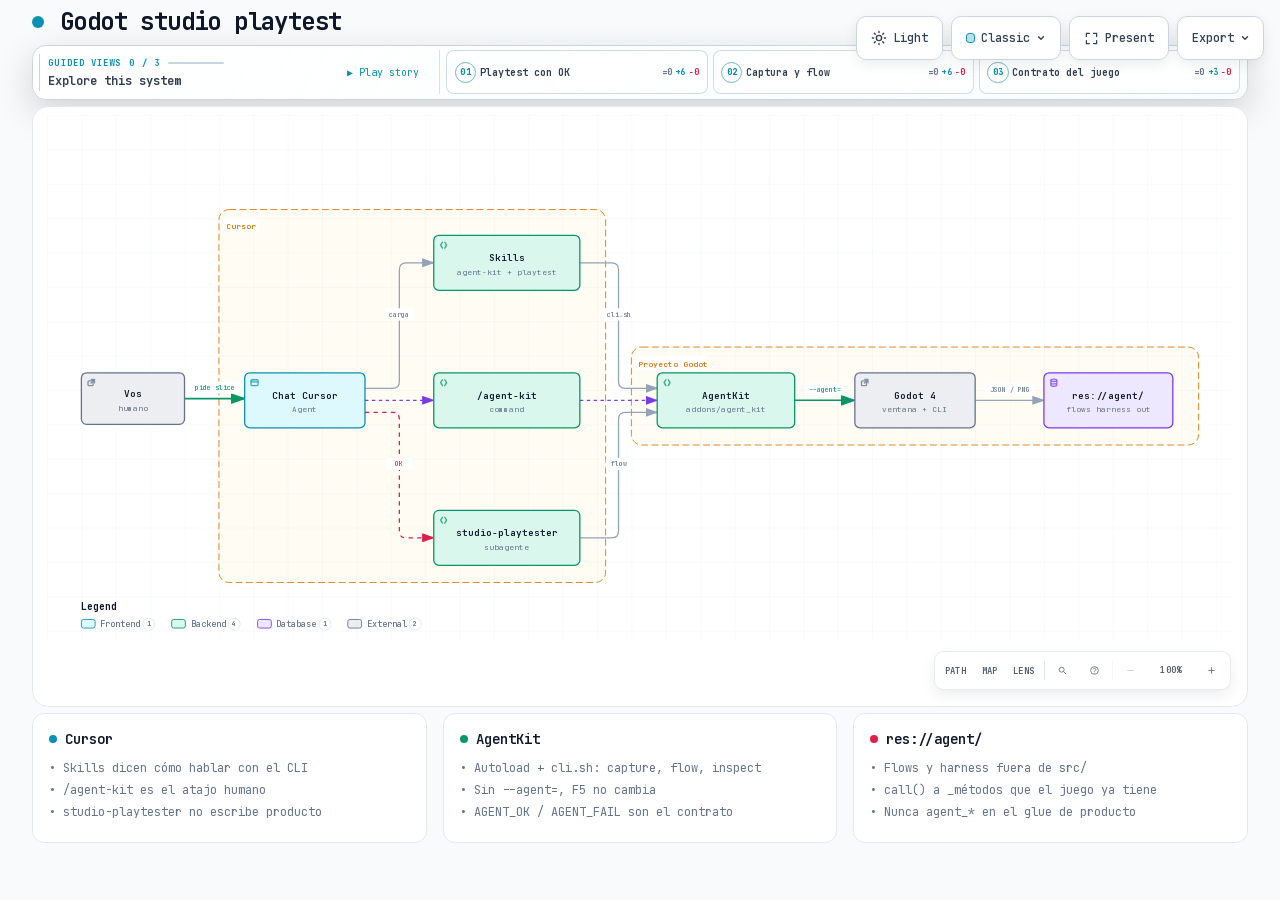
==== docs/architecture.html @ 1ca7ca66 "Clarify the module contract and ship the Archify map in the README. Skills, command and playtester s" ====
<!DOCTYPE html>
<html lang="en" data-theme="dark" data-preset="classic">
<head>
  <meta charset="UTF-8">
  <meta name="viewport" content="width=device-width, initial-scale=1.0">
  <meta name="generator" content="archify 2.17.0-dev.1">
  <title>Godot studio playtest Diagram</title>
  <script>
    // Resolve the theme before first paint so light-preference users don't
    // see a dark flash. The toolbar script below re-applies with UI state.
    (function () {
      try {
        var theme = null;
        try {
          var param = new URLSearchParams(window.location.search).get('theme');
          if (param === 'light' || param === 'dark') theme = param;
          if (new URLSearchParams(window.location.search).get('embed') === '1') {
            document.documentElement.setAttribute('data-embed', 'true');
          }
          if (new URLSearchParams(window.location.search).get('present') === '1') {
            document.documentElement.setAttribute('data-present', 'true');
          }
        } catch (_) {}
        if (!theme) {
          try { theme = localStorage.getItem('archify-theme'); } catch (_) {}
        }
        if (theme !== 'light' && theme !== 'dark') {
          theme = window.matchMedia('(prefers-color-scheme: light)').matches ? 'light' : 'dark';
        }
        document.documentElement.setAttribute('data-theme', theme);
      } catch (_) {}
    })();
  </script>
  <style id="archify-fonts">
/*
JetBrains Mono variable WOFF2 subsets from Google Fonts service revision v24.
These fixed bytes are shared by the viewer and its SVG/raster exports.
No local() source: an installed copy must not override the bundled font.
Uncovered characters (including CJK) still use the system fallback stack.
Upstream: https://github.com/JetBrains/JetBrainsMono

cyrillic-ext    1664 bytes  sha256 9343de2ca5d9549f792e7962375af8efb0f320c7643bfd36c884b5a30e5c396f
cyrillic        8892 bytes  sha256 4995a9a43ac659ec32fcd8b463755cd6a07b31a6e6b3894a6a153b661cf490e2
greek           6800 bytes  sha256 49c3da6c9a2b279b0f1f860f5cfb1f5dc38d88a5c7be9c9b1837bbc4e3db6111
vietnamese      5872 bytes  sha256 d44eb1936043a56038eb02dd70b243f379bef65783f94ec12f277550720411f1
latin-ext      11596 bytes  sha256 9c38cb2d0d2d93c1ee6e21fa78db76f13ea7e15e15cc64214c7ca89b6aaa35c4
latin          31340 bytes  sha256 2c32b9b3ee358c119e210f6f5195f9bd34894d78a785ff2e95d60e718e400af4

Copyright 2020 The JetBrains Mono Project Authors (https://github.com/JetBrains/JetBrainsMono)

This Font Software is licensed under the SIL Open Font License, Version 1.1.
This license is copied below, and is also available with a FAQ at:
https://openfontlicense.org


-----------------------------------------------------------
SIL OPEN FONT LICENSE Version 1.1 - 26 February 2007
-----------------------------------------------------------

PREAMBLE
The goals of the Open Font License (OFL) are to stimulate worldwide
development of collaborative font projects, to support the font creation
efforts of academic and linguistic communities, and to provide a free and
open framework in which fonts may be shared and improved in partnership
with others.

The OFL allows the licensed fonts to be used, studied, modified and
redistributed freely as long as they are not sold by themselves. The
fonts, including any derivative works, can be bundled, embedded,
redistributed and/or sold with any software provided that any reserved
names are not used by derivative works. The fonts and derivatives,
however, cannot be released under any other type of license. The
requirement for fonts to remain under this license does not apply
to any document created using the fonts or their derivatives.

DEFINITIONS
"Font Software" refers to the set of files released by the Copyright
Holder(s) under this license and clearly marked as such. This may
include source files, build scripts and documentation.

"Reserved Font Name" refers to any names specified as such after the
copyright statement(s).

"Original Version" refers to the collection of Font Software components as
distributed by the Copyright Holder(s).

"Modified Version" refers to any derivative made by adding to, deleting,
or substituting -- in part or in whole -- any of the components of the
Original Version, by changing formats or by porting the Font Software to a
new environment.

"Author" refers to any designer, engineer, programmer, technical
writer or other person who contributed to the Font Software.

PERMISSION & CONDITIONS
Permission is hereby granted, free of charge, to any person obtaining
a copy of the Font Software, to use, study, copy, merge, embed, modify,
redistribute, and sell modified and unmodified copies of the Font
Software, subject to the following conditions:

1) Neither the Font Software nor any of its individual components,
in Original or Modified Versions, may be sold by itself.

2) Original or Modified Versions of the Font Software may be bundled,
redistributed and/or sold with any software, provided that each copy
contains the above copyright notice and this license. These can be
included either as stand-alone text files, human-readable headers or
in the appropriate machine-readable metadata fields within text or
binary files as long as those fields can be easily viewed by the user.

3) No Modified Version of the Font Software may use the Reserved Font
Name(s) unless explicit written permission is granted by the corresponding
Copyright Holder. This restriction only applies to the primary font name as
presented to the users.

4) The name(s) of the Copyright Holder(s) or the Author(s) of the Font
Software shall not be used to promote, endorse or advertise any
Modified Version, except to acknowledge the contribution(s) of the
Copyright Holder(s) and the Author(s) or with their explicit written
permission.

5) The Font Software, modified or unmodified, in part or in whole,
must be distributed entirely under this license, and must not be
distributed under any other license. The requirement for fonts to
remain under this license does not apply to any document created
using the Font Software.

TERMINATION
This license becomes null and void if any of the above conditions are
not met.

DISCLAIMER
THE FONT SOFTWARE IS PROVIDED "AS IS", WITHOUT WARRANTY OF ANY KIND,
EXPRESS OR IMPLIED, INCLUDING BUT NOT LIMITED TO ANY WARRANTIES OF
MERCHANTABILITY, FITNESS FOR A PARTICULAR PURPOSE AND NONINFRINGEMENT
OF COPYRIGHT, PATENT, TRADEMARK, OR OTHER RIGHT. IN NO EVENT SHALL THE
COPYRIGHT HOLDER BE LIABLE FOR ANY CLAIM, DAMAGES OR OTHER LIABILITY,
INCLUDING ANY GENERAL, SPECIAL, INDIRECT, INCIDENTAL, OR CONSEQUENTIAL
DAMAGES, WHETHER IN AN ACTION OF CONTRACT, TORT OR OTHERWISE, ARISING
FROM, OUT OF THE USE OR INABILITY TO USE THE FONT SOFTWARE OR FROM
OTHER DEALINGS IN THE FONT SOFTWARE.
*/
    /* cyrillic-ext */
    @font-face { font-family: 'JetBrains Mono'; font-style: normal; font-weight: 400 800; font-display: swap;
      src: url([data-uri]) format('woff2');
      unicode-range: U+0460-052F, U+1C80-1C8A, U+20B4, U+2DE0-2DFF, U+A640-A69F, U+FE2E-FE2F; }
    /* cyrillic */
    @font-face { font-family: 'JetBrains Mono'; font-style: normal; font-weight: 400 800; font-display: swap;
      src: url([data-uri]) format('woff2');
      unicode-range: U+0301, U+0400-045F, U+0490-0491, U+04B0-04B1, U+2116; }
    /* greek */
    @font-face { font-family: 'JetBrains Mono'; font-style: normal; font-weight: 400 800; font-display: swap;
      src: url([data-uri]) format('woff2');
      unicode-range: U+0370-0377, U+037A-037F, U+0384-038A, U+038C, U+038E-03A1, U+03A3-03FF; }
    /* vietnamese */
    @font-face { font-family: 'JetBrains Mono'; font-style: normal; font-weight: 400 800; font-display: swap;
      src: url([data-uri]) format('woff2');
      unicode-range: U+0102-0103, U+0110-0111, U+0128-0129, U+0168-0169, U+01A0-01A1, U+01AF-01B0, U+0300-0301, U+0303-0304, U+0308-0309, U+0323, U+0329, U+1EA0-1EF9, U+20AB; }
    /* latin-ext */
    @font-face { font-family: 'JetBrains Mono'; font-style: normal; font-weight: 400 800; font-display: swap;
      src: url([data-uri]) format('woff2');
      unicode-range: U+0100-02BA, U+02BD-02C5, U+02C7-02CC, U+02CE-02D7, U+02DD-02FF, U+0304, U+0308, U+0329, U+1D00-1DBF, U+1E00-1E9F, U+1EF2-1EFF, U+2020, U+20A0-20AB, U+20AD-20C0, U+2113, U+2C60-2C7F, U+A720-A7FF; }
    /* latin */
    @font-face { font-family: 'JetBrains Mono'; font-style: normal; font-weight: 400 800; font-display: swap;
      src: url([data-uri]) format('woff2');
      unicode-range: U+0000-00FF, U+0131, U+0152-0153, U+02BB-02BC, U+02C6, U+02DA, U+02DC, U+0304, U+0308, U+0329, U+2000-206F, U+20AC, U+2122, U+2191, U+2193, U+2212, U+2215, U+FEFF, U+FFFD; }
  </style>
  <style>
    /* ==========================================================
       THEME VARIABLES — switch by toggling [data-theme] on <html>
       ========================================================== */
    :root,
    [data-theme="dark"] {
      --bg: #020617;
      --grid: #1e293b;
      --text: #ffffff;
      --text-muted: #94a3b8;
      --text-dim: #475569;
      /* UI chrome and menu hints need more contrast than SVG .t-dim accents */
      --text-faint: #7d8da1;

      --panel: rgba(15, 23, 42, 0.5);
      --panel-border: #1e293b;
      --lane-fill: rgba(15, 23, 42, 0.22);
      --lane-stroke: #334155;

      --arrow: #64748b;
      --arrow-emphasis: #34d399;

      /* Opaque mask color used behind semi-transparent component fills
         so the arrows drawn underneath are properly hidden. */
      --mask: #0f172a;

      --frontend-fill:    rgba(8, 51, 68, 0.4);
      --frontend-stroke:  #22d3ee;
      --backend-fill:     rgba(6, 78, 59, 0.4);
      --backend-stroke:   #34d399;
      --database-fill:    rgba(76, 29, 149, 0.4);
      --database-stroke:  #a78bfa;
      --cloud-fill:       rgba(120, 53, 15, 0.3);
      --cloud-stroke:     #fbbf24;
      --security-fill:    rgba(136, 19, 55, 0.4);
      --security-stroke:  #fb7185;
      --messagebus-fill:  rgba(251, 146, 60, 0.3);
      --messagebus-stroke:#fb923c;
      --external-fill:    rgba(30, 41, 59, 0.5);
      --external-stroke:  #94a3b8;

      --toolbar-bg:       rgba(15, 23, 42, 0.8);
      --toolbar-border:   #334155;
      --toolbar-text:     #e2e8f0;
      --toolbar-hover:    rgba(15, 23, 42, 0.95);
      --toolbar-menu-bg:  #0f172a;
    }

    [data-theme="light"] {
      --bg: #f8fafc;
      --grid: #e2e8f0;
      --text: #0f172a;
      --text-muted: #64748b;
      --text-dim: #94a3b8;
      --text-faint: #64748b;

      --panel: #ffffff;
      --panel-border: #e2e8f0;
      --lane-fill: rgba(248, 250, 252, 0.65);
      --lane-stroke: #cbd5e1;

      --arrow: #94a3b8;
      --arrow-emphasis: #059669;

      --mask: #ffffff;

      --frontend-fill:    rgba(34, 211, 238, 0.15);
      --frontend-stroke:  #0891b2;
      --backend-fill:     rgba(52, 211, 153, 0.18);
      --backend-stroke:   #059669;
      --database-fill:    rgba(167, 139, 250, 0.2);
      --database-stroke:  #7c3aed;
      --cloud-fill:       rgba(251, 191, 36, 0.18);
      --cloud-stroke:     #d97706;
      --security-fill:    rgba(251, 113, 133, 0.15);
      --security-stroke:  #e11d48;
      --messagebus-fill:  rgba(251, 146, 60, 0.15);
      --messagebus-stroke:#ea580c;
      --external-fill:    rgba(148, 163, 184, 0.18);
      --external-stroke:  #64748b;

      --toolbar-bg:       rgba(255, 255, 255, 0.92);
      --toolbar-border:   #cbd5e1;
      --toolbar-text:     #334155;
      --toolbar-hover:    #ffffff;
      --toolbar-menu-bg:  #ffffff;
    }

    /* ==========================================================
       SIGNAL FLOW — an opt-in, motion-forward visual preset.
       The variables also target a standalone exported SVG, whose
       root carries data-preset and data-theme directly.
       ========================================================== */
    [data-preset="signal-flow"][data-theme="dark"] {
      --bg: #030711;
      --grid: #15233a;
      --panel: rgba(6, 14, 28, 0.78);
      --panel-border: #1d3350;
      --lane-fill: rgba(9, 22, 40, 0.5);
      --lane-stroke: #2c4564;
      --text: #f5fbff;
      --text-muted: #9eb0c7;
      --text-dim: #52667f;
      --text-faint: #7890ad;
      --mask: #07101e;
      --frontend-fill: rgba(6, 182, 212, 0.14);
      --frontend-stroke: #67e8f9;
      --backend-fill: rgba(16, 185, 129, 0.14);
      --backend-stroke: #5eead4;
      --database-fill: rgba(139, 92, 246, 0.16);
      --database-stroke: #c4b5fd;
      --cloud-fill: rgba(245, 158, 11, 0.13);
      --cloud-stroke: #fcd34d;
      --security-fill: rgba(244, 63, 94, 0.13);
      --security-stroke: #fda4af;
      --messagebus-fill: rgba(249, 115, 22, 0.13);
      --messagebus-stroke: #fdba74;
      --external-fill: rgba(71, 85, 105, 0.24);
      --external-stroke: #a5b4c7;
      --arrow: #7890ad;
      --arrow-emphasis: #2dd4bf;
      --toolbar-bg: rgba(7, 16, 30, 0.86);
      --toolbar-border: #29415f;
      --toolbar-menu-bg: #07101e;
    }

    [data-preset="signal-flow"][data-theme="light"] {
      --bg: #f4f9fc;
      --grid: #d4e5ee;
      --panel: rgba(255, 255, 255, 0.82);
      --panel-border: #bfd5e2;
      --lane-fill: rgba(232, 243, 248, 0.62);
      --lane-stroke: #a9c5d5;
      --text: #102638;
      --text-muted: #587287;
      --text-dim: #8aa2b4;
      --text-faint: #668397;
      --mask: #ffffff;
      --frontend-fill: rgba(6, 182, 212, 0.09);
      --frontend-stroke: #0789a1;
      --backend-fill: rgba(5, 150, 105, 0.09);
      --backend-stroke: #087f69;
      --database-fill: rgba(124, 58, 237, 0.09);
      --database-stroke: #7254c7;
      --cloud-fill: rgba(217, 119, 6, 0.08);
      --cloud-stroke: #b9670b;
      --security-fill: rgba(225, 29, 72, 0.08);
      --security-stroke: #c53a59;
      --messagebus-fill: rgba(234, 88, 12, 0.08);
      --messagebus-stroke: #c65f27;
      --external-fill: rgba(100, 116, 139, 0.1);
      --external-stroke: #607a8c;
      --arrow: #7b97aa;
      --arrow-emphasis: #0d9488;
    }

    /* ==========================================================
       BLUEPRINT — a review-first drafting preset for deployment,
       infrastructure, and technical design documentation. It keeps
       the same semantic palette and geometry while trading glow for
       precise grid contrast, squared materials, and drafting marks.
       ========================================================== */
    [data-preset="blueprint"][data-theme="dark"] {
      --bg: #06131f;
      --grid: #17425a;
      --panel: rgba(7, 27, 43, 0.9);
      --panel-border: #27627f;
      --lane-fill: rgba(10, 43, 66, 0.36);
      --lane-stroke: #34799a;
      --text: #e3f6ff;
      --text-muted: #91b8ca;
      --text-dim: #557e92;
      --text-faint: #739caf;
      --mask: #0a2031;
      --frontend-fill: rgba(26, 157, 193, 0.14);
      --frontend-stroke: #66d9ef;
      --backend-fill: rgba(31, 155, 124, 0.13);
      --backend-stroke: #69dfbd;
      --database-fill: rgba(120, 105, 196, 0.14);
      --database-stroke: #b4a8ff;
      --cloud-fill: rgba(197, 145, 43, 0.13);
      --cloud-stroke: #ffd166;
      --security-fill: rgba(199, 76, 104, 0.13);
      --security-stroke: #ff8da1;
      --messagebus-fill: rgba(207, 112, 49, 0.13);
      --messagebus-stroke: #ffad66;
      --external-fill: rgba(84, 119, 139, 0.18);
      --external-stroke: #a7cad9;
      --arrow: #78a3b7;
      --arrow-emphasis: #64dfc1;
      --toolbar-bg: rgba(7, 28, 45, 0.92);
      --toolbar-border: #34799a;
      --toolbar-text: #d8f3ff;
      --toolbar-hover: rgba(18, 58, 83, 0.95);
      --toolbar-menu-bg: #0a2031;
    }

    [data-preset="blueprint"][data-theme="light"] {
      --bg: #edf7fa;
      --grid: #b5d5e1;
      --panel: rgba(249, 253, 255, 0.94);
      --panel-border: #78aabd;
      --lane-fill: rgba(210, 232, 240, 0.42);
      --lane-stroke: #83b2c4;
      --text: #123344;
      --text-muted: #4e7486;
      --text-dim: #86a6b4;
      --text-faint: #668c9d;
      --mask: #f9fdff;
      --frontend-fill: rgba(8, 145, 178, 0.08);
      --frontend-stroke: #087f9c;
      --backend-fill: rgba(5, 128, 101, 0.08);
      --backend-stroke: #08755f;
      --database-fill: rgba(100, 75, 180, 0.08);
      --database-stroke: #6757a8;
      --cloud-fill: rgba(181, 120, 15, 0.08);
      --cloud-stroke: #a86609;
      --security-fill: rgba(190, 48, 80, 0.07);
      --security-stroke: #b32f50;
      --messagebus-fill: rgba(196, 81, 22, 0.07);
      --messagebus-stroke: #b65120;
      --external-fill: rgba(79, 112, 128, 0.08);
      --external-stroke: #506f7e;
      --arrow: #6d93a5;
      --arrow-emphasis: #087f69;
      --toolbar-bg: rgba(247, 252, 254, 0.94);
      --toolbar-border: #8ab5c5;
      --toolbar-text: #294f61;
      --toolbar-hover: #ffffff;
      --toolbar-menu-bg: #f9fdff;
    }

    /* ==========================================================
       EDITORIAL — a warm, publication-minded preset for design
       reviews, launch notes, and documentation. The diagram keeps
       the same semantic palette and exact geometry, but trades
       software chrome for paper, ink, ruled structure, and one
       restrained vermilion accent.
       ========================================================== */
    [data-preset="editorial"][data-theme="dark"] {
      --bg: #181611;
      --grid: #39342a;
      --panel: rgba(35, 31, 24, 0.96);
      --panel-border: #625a4a;
      --lane-fill: rgba(52, 46, 35, 0.46);
      --lane-stroke: #726957;
      --text: #f4eddf;
      --text-muted: #b9ae9b;
      --text-dim: #776e60;
      --text-faint: #9d917e;
      --mask: #231f18;
      --frontend-fill: rgba(43, 133, 142, 0.16);
      --frontend-stroke: #7fc6c7;
      --backend-fill: rgba(63, 132, 92, 0.16);
      --backend-stroke: #8fc29e;
      --database-fill: rgba(117, 91, 141, 0.17);
      --database-stroke: #c0a4d0;
      --cloud-fill: rgba(170, 119, 49, 0.16);
      --cloud-stroke: #d8ad68;
      --security-fill: rgba(157, 69, 65, 0.17);
      --security-stroke: #df9085;
      --messagebus-fill: rgba(174, 79, 42, 0.16);
      --messagebus-stroke: #df946f;
      --external-fill: rgba(126, 115, 96, 0.18);
      --external-stroke: #b8ad99;
      --arrow: #948978;
      --arrow-emphasis: #dd6b3d;
      --toolbar-bg: rgba(35, 31, 24, 0.92);
      --toolbar-border: #625a4a;
      --toolbar-text: #eee5d5;
      --toolbar-hover: #302a20;
      --toolbar-menu-bg: #231f18;
    }

    [data-preset="editorial"][data-theme="light"] {
      --bg: #f2eee5;
      --grid: #d8d0c2;
      --panel: rgba(251, 248, 241, 0.97);
      --panel-border: #c4b9a6;
      --lane-fill: rgba(229, 221, 207, 0.42);
      --lane-stroke: #b8aa94;
      --text: #242018;
      --text-muted: #6f6658;
      --text-dim: #a09788;
      --text-faint: #817767;
      --mask: #fbf8f1;
      --frontend-fill: rgba(31, 117, 126, 0.09);
      --frontend-stroke: #287e84;
      --backend-fill: rgba(42, 119, 75, 0.09);
      --backend-stroke: #397b53;
      --database-fill: rgba(105, 75, 130, 0.09);
      --database-stroke: #765d86;
      --cloud-fill: rgba(157, 103, 31, 0.1);
      --cloud-stroke: #9a671f;
      --security-fill: rgba(153, 58, 52, 0.09);
      --security-stroke: #9e463f;
      --messagebus-fill: rgba(182, 70, 27, 0.09);
      --messagebus-stroke: #ad4b25;
      --external-fill: rgba(101, 91, 75, 0.09);
      --external-stroke: #746b5e;
      --arrow: #8a806f;
      --arrow-emphasis: #bb4c23;
      --toolbar-bg: rgba(251, 248, 241, 0.94);
      --toolbar-border: #c4b9a6;
      --toolbar-text: #40392f;
      --toolbar-hover: #fffdf8;
      --toolbar-menu-bg: #fbf8f1;
    }

    * { margin: 0; padding: 0; box-sizing: border-box; }

    body {
      font-family: 'JetBrains Mono', ui-monospace, SFMono-Regular, Menlo, Consolas, 'DejaVu Sans Mono', 'Liberation Mono', 'Noto Sans Mono CJK SC', 'PingFang SC', 'Hiragino Sans GB', 'Microsoft YaHei', monospace;
      background: var(--bg);
      min-height: 100vh;
      padding: 2rem;
      color: var(--text);
      transition: background 0.2s ease, color 0.2s ease;
    }

    html[data-preset="signal-flow"] body {
      background-image:
        radial-gradient(circle at 18% -8%, rgba(34, 211, 238, 0.14), transparent 34rem),
        radial-gradient(circle at 92% 18%, rgba(139, 92, 246, 0.12), transparent 30rem);
      background-attachment: fixed;
    }
    html[data-preset="signal-flow"][data-theme="light"] body {
      background-image:
        radial-gradient(circle at 18% -8%, rgba(6, 182, 212, 0.12), transparent 34rem),
        radial-gradient(circle at 92% 18%, rgba(139, 92, 246, 0.08), transparent 30rem);
    }
    html[data-preset="blueprint"] body {
      background-image:
        linear-gradient(var(--grid) 1px, transparent 1px),
        linear-gradient(90deg, var(--grid) 1px, transparent 1px);
      background-size: 32px 32px;
      background-position: -1px -1px;
      background-attachment: fixed;
    }
    html[data-preset="editorial"] body {
      background-image:
        linear-gradient(90deg, transparent 0, transparent 5.4rem, color-mix(in srgb, var(--security-stroke) 18%, transparent) 5.4rem, color-mix(in srgb, var(--security-stroke) 18%, transparent) calc(5.4rem + 1px), transparent calc(5.4rem + 1px)),
        repeating-linear-gradient(0deg, transparent 0, transparent 31px, color-mix(in srgb, var(--grid) 36%, transparent) 31px, color-mix(in srgb, var(--grid) 36%, transparent) 32px);
      background-attachment: fixed;
    }

    /* Gallery/embed mode keeps the generated artifact as the source of truth
       while presenting only its diagram surface inside a proof card. */
    html[data-embed="true"] body {
      min-height: 0;
      padding: 0;
      overflow: hidden;
      background: var(--bg);
      background-image: none;
    }
    html[data-embed="true"] .toolbar,
    html[data-embed="true"] .header,
    html[data-embed="true"] .cards,
    html[data-embed="true"] .diagram-nav,
    html[data-embed="true"] .overview-map,
    html[data-embed="true"] .focus-chip,
    html[data-embed="true"] .route-probe,
    html[data-embed="true"] .semantic-lens,
    html[data-embed="true"] .diagram-guide,
    html[data-embed="true"] .node-finder,
    html[data-embed="true"] .guided-views { display: none !important; }
    html[data-embed="true"] .container { max-width: none; }
    html[data-embed="true"] .diagram-container {
      padding: 0.5rem;
      border: 0;
      border-radius: 0;
      box-shadow: none;
    }
    html[data-embed="true"] .diagram-container svg { min-width: 0; }

    /* Share Chapter Cue lives in the HTML viewer layer, not inside the SVG.
       It gives one-shot embeds a title, authored note, truthful stop order,
       and lifecycle state while canonical diagram geometry stays untouched. */
    .share-chapter-cue { display: none; }
    html[data-embed="true"][data-share-playback="true"] .share-chapter-cue:not([hidden]),
    html[data-embed="true"][data-share-moment="true"] .share-chapter-cue:not([hidden]) {
      position: absolute;
      z-index: 18;
      top: 0.85rem;
      left: 50%;
      display: grid;
      grid-template-columns: auto minmax(9rem, 13.5rem) minmax(0, 1fr);
      align-items: center;
      gap: 0.45rem 0.85rem;
      width: min(52rem, calc(100% - 1.5rem));
      min-height: 3.35rem;
      padding: 0.55rem 0.75rem 0.65rem;
      overflow: hidden;
      border: 1px solid color-mix(in srgb, var(--frontend-stroke) 42%, var(--toolbar-border));
      border-radius: 0.75rem;
      background:
        linear-gradient(115deg, color-mix(in srgb, var(--frontend-fill) 52%, transparent), transparent 45%),
        color-mix(in srgb, var(--toolbar-menu-bg) 92%, transparent);
      color: var(--toolbar-text);
      box-shadow: 0 14px 42px rgba(0, 0, 0, 0.3), inset 0 1px 0 rgba(255, 255, 255, 0.045);
      backdrop-filter: blur(16px);
      pointer-events: none;
      animation: archify-share-cue-enter 280ms cubic-bezier(0.22, 1, 0.36, 1) both;
    }
    html[data-preset="blueprint"] .share-chapter-cue {
      border-radius: 0.2rem;
      background:
        linear-gradient(90deg, color-mix(in srgb, var(--frontend-fill) 46%, transparent), transparent 36%),
        var(--toolbar-menu-bg);
      box-shadow: 0 10px 28px rgba(0, 0, 0, 0.2);
      backdrop-filter: none;
    }
    html[data-preset="editorial"] .share-chapter-cue {
      border-color: var(--panel-border);
      background:
        linear-gradient(90deg, color-mix(in srgb, var(--security-fill) 58%, transparent), transparent 42%),
        var(--toolbar-menu-bg);
      box-shadow: 0 10px 30px color-mix(in srgb, #000 18%, transparent);
      backdrop-filter: none;
    }
    html[data-preset="editorial"] .share-chapter-state { color: var(--arrow-emphasis); }
    html[data-preset="editorial"] .share-chapter-state::before {
      border-radius: 0;
      box-shadow: none;
      transform: rotate(45deg) scale(0.8);
    }
    .share-chapter-index {
      display: grid;
      gap: 0.12rem;
      min-width: 5rem;
      padding-right: 0.75rem;
      border-right: 1px solid var(--toolbar-border);
    }
    .share-chapter-state {
      display: inline-flex;
      align-items: center;
      gap: 0.36rem;
      color: var(--frontend-stroke);
      font-size: 0.5rem;
      font-weight: 800;
      letter-spacing: 0.14em;
      text-transform: uppercase;
    }
    .share-chapter-state::before {
      width: 0.38rem;
      height: 0.38rem;
      border-radius: 50%;
      background: currentColor;
      box-shadow: 0 0 10px currentColor;
      content: '';
    }
    .share-chapter-cue[data-state="playing"] .share-chapter-state::before {
      animation: archify-share-cue-pulse 1.15s ease-in-out infinite;
    }
    .share-chapter-count {
      color: var(--text-faint);
      font-size: 0.5rem;
      font-weight: 700;
      letter-spacing: 0.08em;
      text-transform: uppercase;
    }
    .share-chapter-copy { min-width: 0; }
    .share-chapter-copy strong,
    .share-chapter-copy small,
    .share-chapter-route {
      display: block;
      overflow: hidden;
      text-overflow: ellipsis;
      white-space: nowrap;
    }
    .share-chapter-copy strong {
      color: var(--toolbar-text);
      font-size: 0.6875rem;
      line-height: 1.35;
    }
    .share-chapter-copy small {
      margin-top: 0.08rem;
      color: var(--text-muted);
      font-size: 0.5rem;
      line-height: 1.35;
    }
    .share-chapter-route {
      color: color-mix(in srgb, var(--frontend-stroke) 76%, var(--text-muted));
      font-size: 0.5625rem;
      font-weight: 650;
      letter-spacing: 0.015em;
      text-align: right;
    }
    .share-chapter-progress {
      position: absolute;
      right: 0;
      bottom: 0;
      left: 0;
      height: 2px;
      overflow: hidden;
      background: color-mix(in srgb, var(--toolbar-border) 72%, transparent);
    }
    .share-chapter-progress span {
      display: block;
      width: 100%;
      height: 100%;
      background: linear-gradient(90deg, var(--frontend-stroke), var(--database-stroke));
      box-shadow: 0 0 12px var(--frontend-stroke);
      transform: scaleX(0);
      transform-origin: left center;
    }

    /* Presentation Stage is a viewer-only layer: it gives the live diagram
       the viewport while keeping guided views, theme, focus, and exports real.
       Embed mode wins when both query parameters are present. */
    html[data-present="true"]:not([data-embed="true"]) body {
      height: 100dvh;
      min-height: 0;
      padding: 1rem;
      overflow: hidden;
    }
    html[data-present="true"]:not([data-embed="true"]) .container {
      display: flex;
      flex-direction: column;
      gap: 0.75rem;
      width: 100%;
      max-width: none;
      height: calc(100dvh - 2rem);
    }
    html[data-present="true"]:not([data-embed="true"]) .header {
      flex: none;
      min-width: 0;
      margin: 0;
      padding-right: 23rem;
    }
    html[data-present="true"]:not([data-embed="true"]) .header-row { margin-bottom: 0.25rem; }
    html[data-present="true"]:not([data-embed="true"]) .subtitle {
      overflow: hidden;
      text-overflow: ellipsis;
      white-space: nowrap;
    }
    html[data-present="true"]:not([data-embed="true"]) .guided-views {
      flex: none;
      margin-bottom: 0;
    }
    html[data-present="true"]:not([data-embed="true"]) .diagram-container {
      display: flex;
      flex: 1 1 auto;
      align-items: center;
      justify-content: center;
      min-height: 0;
      padding: 0.75rem;
      padding-bottom: calc(0.75rem + var(--archify-nav-reserve));
    }
    html[data-present="true"]:not([data-embed="true"]) .diagram-container > svg {
      flex: 1 1 auto;
      height: 100%;
      min-height: 0;
      width: 100%;
      min-width: 0;
    }
    html[data-present="true"]:not([data-embed="true"]) .cards { display: none; }
    html[data-present="true"]:not([data-embed="true"]) #btn-present {
      border-color: var(--frontend-stroke);
      color: var(--frontend-stroke);
    }

    /* The reader owns only the outer scale. Wide diagrams keep one authored
       SVG/viewBox while the runtime chooses a desktop width from the actual
       vertical budget. This avoids device-specific files and breakpoint
       jumps between a laptop and a tall monitor. */
    .container {
      width: 100%;
      max-width: var(--archify-reader-width, 1440px);
      margin: 0 auto;
    }
    @media (min-width: 768px) and (max-height: 920px) {
      .header { margin-bottom: 1rem; }
      .diagram-container { padding: 1rem; }
      .cards { margin-top: 1rem; }
      .card { padding: 1rem; }
    }

    .header { margin-bottom: 1.5rem; padding-right: 29.5rem; }

    html[data-preset="signal-flow"] .header,
    html[data-preset="blueprint"] .header,
    html[data-preset="editorial"] .header { padding-right: 29.5rem; }

    .header-row {
      display: flex;
      align-items: center;
      gap: 1rem;
      margin-bottom: 0.5rem;
    }

    .pulse-dot {
      width: 12px;
      height: 12px;
      background: var(--frontend-stroke);
      border-radius: 50%;
      animation: none;
    }

    html[data-motion-capable="true"] .pulse-dot { animation: pulse 2s infinite; }

    @keyframes pulse {
      0%, 100% { opacity: 1; }
      50% { opacity: 0.5; }
    }

    h1 {
      font-size: 1.5rem;
      font-weight: 700;
      letter-spacing: -0.025em;
    }

    .subtitle {
      color: var(--text-muted);
      font-size: 0.875rem;
      margin-left: 1.75rem;
    }

    html[data-preset="signal-flow"] .header-row::after {
      content: attr(data-preset-badge-signal-flow);
      margin-left: auto;
      color: var(--frontend-stroke);
      border: 1px solid var(--frontend-stroke);
      border-radius: 999px;
      padding: 0.28rem 0.6rem;
      font-size: 0.625rem;
      letter-spacing: 0.12em;
      opacity: 0.82;
      box-shadow: 0 0 20px rgba(34, 211, 238, 0.12);
      white-space: nowrap;
    }

    html[data-preset="blueprint"] .pulse-dot {
      width: 10px;
      height: 10px;
      border: 1px solid var(--frontend-stroke);
      border-radius: 1px;
      background: transparent;
      box-shadow: inset 0 0 0 2px var(--bg);
      transform: rotate(45deg);
      animation: none;
    }
    html[data-preset="blueprint"] .header-row::after {
      content: attr(data-preset-badge-blueprint);
      margin-left: auto;
      padding: 0.28rem 0.55rem;
      border-top: 1px solid var(--frontend-stroke);
      border-bottom: 1px solid var(--frontend-stroke);
      color: var(--frontend-stroke);
      font-size: 0.5625rem;
      font-weight: 700;
      letter-spacing: 0.14em;
      white-space: nowrap;
    }

    html[data-preset="editorial"] h1,
    html[data-preset="editorial"] .card h3 {
      font-family: Georgia, 'Times New Roman', 'Songti SC', STSong, serif;
      letter-spacing: -0.02em;
    }
    html[data-preset="editorial"] h1 { font-size: 1.72rem; font-weight: 600; }
    html[data-preset="editorial"] .pulse-dot {
      width: 9px;
      height: 9px;
      border: 1px solid var(--arrow-emphasis);
      border-radius: 0;
      background: var(--arrow-emphasis);
      box-shadow: 0 0 0 3px color-mix(in srgb, var(--arrow-emphasis) 14%, transparent);
      transform: rotate(45deg);
      animation: none;
    }
    html[data-preset="editorial"] .header-row::after {
      content: attr(data-preset-badge-editorial);
      margin-left: auto;
      padding: 0.32rem 0 0.24rem;
      border-bottom: 2px solid var(--arrow-emphasis);
      color: var(--arrow-emphasis);
      font-family: Georgia, 'Times New Roman', serif;
      font-size: 0.625rem;
      font-style: italic;
      font-weight: 600;
      letter-spacing: 0.08em;
      white-space: nowrap;
    }

    .diagram-container {
      --archify-nav-reserve: 0px;
      background: var(--panel);
      border-radius: 1rem;
      border: 1px solid var(--panel-border);
      padding: 1.5rem;
      padding-bottom: calc(1.5rem + var(--archify-nav-reserve));
      overflow: hidden;
      position: relative;
    }

    html[data-preset="signal-flow"] .diagram-container {
      position: relative;
      overflow: hidden;
      background: linear-gradient(180deg, rgba(8, 20, 38, 0.82), rgba(3, 8, 18, 0.94));
      box-shadow: inset 0 1px 0 rgba(255, 255, 255, 0.04), 0 28px 80px rgba(0, 0, 0, 0.34);
    }
    html[data-preset="signal-flow"][data-theme="light"] .diagram-container {
      background: linear-gradient(180deg, rgba(255, 255, 255, 0.9), rgba(237, 246, 250, 0.94));
      box-shadow: inset 0 1px 0 rgba(255, 255, 255, 0.72), 0 24px 60px rgba(45, 78, 99, 0.12);
    }
    html[data-preset="blueprint"] .diagram-container {
      border-color: var(--panel-border);
      border-radius: 0.35rem;
      background: var(--panel);
      box-shadow:
        inset 0 0 0 1px color-mix(in srgb, var(--panel-border) 34%, transparent),
        0 18px 48px rgba(0, 0, 0, 0.16);
    }
    html[data-preset="blueprint"] .diagram-container::after {
      content: "";
      position: absolute;
      z-index: 10;
      inset: 0.7rem;
      pointer-events: none;
      background:
        linear-gradient(var(--frontend-stroke), var(--frontend-stroke)) left top / 1.35rem 1px no-repeat,
        linear-gradient(var(--frontend-stroke), var(--frontend-stroke)) left top / 1px 1.35rem no-repeat,
        linear-gradient(var(--frontend-stroke), var(--frontend-stroke)) right top / 1.35rem 1px no-repeat,
        linear-gradient(var(--frontend-stroke), var(--frontend-stroke)) right top / 1px 1.35rem no-repeat,
        linear-gradient(var(--frontend-stroke), var(--frontend-stroke)) left bottom / 1.35rem 1px no-repeat,
        linear-gradient(var(--frontend-stroke), var(--frontend-stroke)) left bottom / 1px 1.35rem no-repeat,
        linear-gradient(var(--frontend-stroke), var(--frontend-stroke)) right bottom / 1.35rem 1px no-repeat,
        linear-gradient(var(--frontend-stroke), var(--frontend-stroke)) right bottom / 1px 1.35rem no-repeat;
      opacity: 0.58;
    }
    html[data-preset="editorial"] .diagram-container {
      overflow: hidden;
      border-color: var(--panel-border);
      border-radius: 0.38rem;
      background:
        linear-gradient(90deg, color-mix(in srgb, var(--security-fill) 58%, transparent), transparent 12%),
        var(--panel);
      box-shadow:
        0 1px 0 color-mix(in srgb, var(--text) 6%, transparent),
        0 18px 48px color-mix(in srgb, #000 19%, transparent);
    }
    html[data-preset="editorial"] .diagram-container::after {
      position: absolute;
      z-index: 10;
      top: 0.72rem;
      right: 1.25rem;
      padding: 0.2rem 0.52rem;
      border: 1px solid var(--panel-border);
      background: var(--panel);
      color: var(--arrow-emphasis);
      content: attr(data-preset-badge-editorial-plate);
      font-family: Georgia, 'Times New Roman', serif;
      font-size: 0.52rem;
      font-style: italic;
      font-weight: 600;
      letter-spacing: 0.09em;
      pointer-events: none;
    }
    html[data-embed="true"][data-preset="editorial"] .diagram-container::after { display: none; }
    html[data-motion-capable="true"][data-preset="signal-flow"][data-ambient-motion="running"] .diagram-container::before {
      content: "";
      position: absolute;
      inset: 0;
      pointer-events: none;
      background: linear-gradient(115deg, transparent 28%, rgba(103, 232, 249, 0.035) 48%, transparent 68%);
      transform: translateX(-70%);
      animation: archify-signal-scan 4.8s ease-in-out 1 both;
    }

    /* Motion Governor gives the reader a real static state and gives the
       strongest semantic action the only motion budget. Atmosphere resets to
       its authored base instead of freezing mid-cycle. Static artifacts never
       start a decorative pulse or scan. */
    html:not([data-motion-capable="true"]) svg[data-animation="trace"] [data-animate] {
      animation: none !important;
    }
    html[data-motion="still"] .pulse-dot,
    html[data-motion="still"] .diagram-container::before,
    html[data-motion="still"] svg[data-animation="trace"] [data-animate],
    html[data-motion-owner] .pulse-dot,
    html[data-motion-owner] .diagram-container::before,
    html[data-motion-owner] svg[data-animation="trace"] [data-animate],
    html[data-embed="true"] .pulse-dot,
    html[data-embed="true"] .diagram-container::before,
    html[data-share-playback="true"] .pulse-dot,
    html[data-share-playback="true"] .diagram-container::before,
    html[data-document-hidden="true"] .pulse-dot,
    html[data-document-hidden="true"] .diagram-container::before,
    html[data-document-hidden="true"] svg[data-animation="trace"] [data-animate] {
      animation: none !important;
    }
    html[data-motion="still"] .diagram-container::before,
    html[data-motion-owner] .diagram-container::before,
    html[data-embed="true"] .diagram-container::before,
    html[data-share-playback="true"] .diagram-container::before {
      opacity: 0;
    }
    html[data-motion="still"] .guided-view-progress span,
    html[data-motion="still"] .guided-story-caption,
    html[data-motion="still"] .story-trail-flow,
    html[data-motion="still"] .intent-trace-flow,
    html[data-motion="still"] .route-probe-flow,
    html[data-motion="still"] .route-journey-flow,
    html[data-motion="still"] .semantic-lens-flow,
    html[data-motion="still"] .diagram-guide,
    html[data-motion="still"] [data-story-step],
    html[data-motion="still"] .overview-map-live,
    html[data-motion="still"] .guided-view-stop,
    html[data-motion="still"] .share-chapter-cue,
    html[data-motion="still"] .share-chapter-state::before,
    html[data-motion="still"] .share-chapter-progress span,
    html[data-document-hidden="true"] .guided-view-progress span,
    html[data-document-hidden="true"] .story-trail-flow,
    html[data-document-hidden="true"] .intent-trace-flow,
    html[data-document-hidden="true"] .route-probe-flow,
    html[data-document-hidden="true"] .route-journey-flow,
    html[data-document-hidden="true"] .semantic-lens-flow,
    html[data-document-hidden="true"] .diagram-guide,
    html[data-document-hidden="true"] [data-story-step],
    html[data-document-hidden="true"] .overview-map-live,
    html[data-document-hidden="true"] .guided-view-stop,
    html[data-document-hidden="true"] .share-chapter-cue,
    html[data-document-hidden="true"] .share-chapter-state::before,
    html[data-document-hidden="true"] .share-chapter-progress span {
      animation: none !important;
    }
    html[data-motion="still"] .guided-view-progress span {
      transform: scaleX(1) !important;
    }
    html[data-motion="still"] svg[data-story-playing="true"] .story-trail-flow {
      stroke-dasharray: none;
      stroke-dashoffset: 0;
      opacity: 0.55;
    }
    html[data-motion="still"] .intent-trace-flow,
    html[data-motion="still"] .route-probe-flow {
      stroke-dasharray: none;
      stroke-dashoffset: 0;
      opacity: 0.72;
    }
    html[data-motion="still"] .route-journey-overlay,
    html[data-document-hidden="true"] .route-journey-overlay { display: none !important; }
    html[data-motion="still"] .relationship-pulse-overlay,
    html[data-motion="still"] .story-carrier-overlay,
    html[data-document-hidden="true"] .story-carrier-overlay { display: none !important; }
    html[data-motion="still"] .chapter-handoff-overlay { display: none !important; }
    html[data-motion="still"] .chapter-handoff-anchor { animation: none !important; }
    html[data-motion="still"] .guided-view-chapter,
    html[data-motion="still"] svg [data-node-id],
    html[data-motion="still"] svg [data-edge-from],
    html[data-motion="still"] svg [data-detail],
    html[data-motion="still"] svg [data-detail-anchor],
    html[data-motion="still"] svg [data-legend-hit],
    html[data-motion="still"] svg {
      transition: none !important;
    }

    svg {
      width: 100%;
      min-width: min(900px, 100%);
      display: block;
      transform-origin: 0 0;
      transition: transform 0.18s ease;
    }

    .diagram-container.is-camera-moving svg {
      transition: transform 0.42s cubic-bezier(0.22, 1, 0.36, 1);
    }
    .diagram-container.is-camera-transaction svg { transition: none; }
    .diagram-container.is-pannable { cursor: grab; }
    .diagram-container.is-panning { cursor: grabbing; user-select: none; }
    .diagram-container.is-panning svg { transition: none; }

    .diagram-nav {
      position: absolute;
      right: 1rem;
      bottom: 1rem;
      z-index: 12;
      display: inline-flex;
      align-items: center;
      max-width: calc(100% - 2rem);
      padding: 0.15rem;
      gap: 0;
      overflow-x: auto;
      border: 1px solid color-mix(in srgb, var(--toolbar-border) 48%, transparent);
      border-radius: 0.58rem;
      background: color-mix(in srgb, var(--toolbar-bg) 82%, transparent);
      box-shadow: 0 5px 14px rgba(0, 0, 0, 0.07);
      backdrop-filter: blur(10px);
      scrollbar-width: none;
    }
    .diagram-nav::-webkit-scrollbar { display: none; }
    .diagram-nav button,
    .focus-chip button,
    .guided-views button {
      border: 0;
      background: transparent;
      color: var(--toolbar-text);
      font: inherit;
      cursor: pointer;
    }
    .diagram-nav button {
      min-width: 2rem;
      height: 2rem;
      padding: 0 0.35rem;
      border-radius: 0.35rem;
      color: color-mix(in srgb, var(--toolbar-text) 68%, transparent);
      font-size: 0.56rem;
      font-weight: 600;
      letter-spacing: 0.02em;
      transition: background 0.15s, color 0.15s;
    }
    .diagram-nav button:hover,
    .diagram-nav button:focus-visible,
    .focus-chip button:hover,
    .focus-chip button:focus-visible,
    .guided-views button:hover,
    .guided-views button:focus-visible { background: var(--toolbar-hover); }
    .diagram-nav button:focus-visible,
    .focus-chip button:focus-visible,
    .guided-views button:focus-visible {
      outline: 2px solid var(--frontend-stroke);
      outline-offset: 1px;
    }
    .diagram-nav button:disabled { opacity: 0.38; cursor: default; }
    .diagram-nav button:disabled:hover { background: transparent; }
    .diagram-nav #btn-route-probe,
    .diagram-nav #btn-overview-map,
    .diagram-nav #btn-semantic-lens {
      min-width: auto;
      padding-inline: 0.5rem;
      color: color-mix(in srgb, var(--toolbar-text) 86%, transparent);
      font-weight: 650;
    }
    .diagram-nav #btn-node-finder,
    .diagram-nav [data-view="out"] {
      position: relative;
      margin-left: 0.25rem;
    }
    .diagram-nav #btn-node-finder::before,
    .diagram-nav [data-view="out"]::before {
      position: absolute;
      top: 0.4rem;
      bottom: 0.4rem;
      left: -0.13rem;
      width: 1px;
      background: color-mix(in srgb, var(--toolbar-border) 62%, transparent);
      content: "";
      pointer-events: none;
    }
    .diagram-nav-icon {
      display: block;
      width: 0.72rem;
      height: 0.72rem;
      margin: auto;
      background: currentColor;
      -webkit-mask-position: center;
      -webkit-mask-repeat: no-repeat;
      -webkit-mask-size: contain;
      mask-position: center;
      mask-repeat: no-repeat;
      mask-size: contain;
    }
    .diagram-nav-icon.find {
      -webkit-mask-image: url("data:image/svg+xml,%3Csvg xmlns='http://www.w3.org/2000/svg' viewBox='0 0 20 20'%3E%3Ccircle cx='8.5' cy='8.5' r='4.5' fill='none' stroke='black' stroke-width='1.8'/%3E%3Cpath d='m12 12 4 4' fill='none' stroke='black' stroke-width='1.8' stroke-linecap='round'/%3E%3C/svg%3E");
      mask-image: url("data:image/svg+xml,%3Csvg xmlns='http://www.w3.org/2000/svg' viewBox='0 0 20 20'%3E%3Ccircle cx='8.5' cy='8.5' r='4.5' fill='none' stroke='black' stroke-width='1.8'/%3E%3Cpath d='m12 12 4 4' fill='none' stroke='black' stroke-width='1.8' stroke-linecap='round'/%3E%3C/svg%3E");
    }
    .diagram-nav-icon.guide {
      -webkit-mask-image: url("data:image/svg+xml,%3Csvg xmlns='http://www.w3.org/2000/svg' viewBox='0 0 20 20'%3E%3Ccircle cx='10' cy='10' r='7' fill='none' stroke='black' stroke-width='1.7'/%3E%3Cpath d='M7.8 7.3a2.4 2.4 0 014.6.9c0 1.8-2.4 2-2.4 3.7M10 14.9h.01' fill='none' stroke='black' stroke-width='1.7' stroke-linecap='round'/%3E%3C/svg%3E");
      mask-image: url("data:image/svg+xml,%3Csvg xmlns='http://www.w3.org/2000/svg' viewBox='0 0 20 20'%3E%3Ccircle cx='10' cy='10' r='7' fill='none' stroke='black' stroke-width='1.7'/%3E%3Cpath d='M7.8 7.3a2.4 2.4 0 014.6.9c0 1.8-2.4 2-2.4 3.7M10 14.9h.01' fill='none' stroke='black' stroke-width='1.7' stroke-linecap='round'/%3E%3C/svg%3E");
    }
    .diagram-nav-icon.minus {
      -webkit-mask-image: url("data:image/svg+xml,%3Csvg xmlns='http://www.w3.org/2000/svg' viewBox='0 0 20 20'%3E%3Cpath d='M5 10h10' fill='none' stroke='black' stroke-width='1.8' stroke-linecap='round'/%3E%3C/svg%3E");
      mask-image: url("data:image/svg+xml,%3Csvg xmlns='http://www.w3.org/2000/svg' viewBox='0 0 20 20'%3E%3Cpath d='M5 10h10' fill='none' stroke='black' stroke-width='1.8' stroke-linecap='round'/%3E%3C/svg%3E");
    }
    .diagram-nav-icon.plus {
      -webkit-mask-image: url("data:image/svg+xml,%3Csvg xmlns='http://www.w3.org/2000/svg' viewBox='0 0 20 20'%3E%3Cpath d='M10 5v10M5 10h10' fill='none' stroke='black' stroke-width='1.8' stroke-linecap='round'/%3E%3C/svg%3E");
      mask-image: url("data:image/svg+xml,%3Csvg xmlns='http://www.w3.org/2000/svg' viewBox='0 0 20 20'%3E%3Cpath d='M10 5v10M5 10h10' fill='none' stroke='black' stroke-width='1.8' stroke-linecap='round'/%3E%3C/svg%3E");
    }
    .diagram-nav [data-view="reset"] {
      display: inline-flex;
      align-items: center;
      justify-content: center;
      gap: 0.2rem;
      min-width: 3.1rem;
      padding-inline: 0.35rem;
    }
    .diagram-nav [data-view="reset"][data-detail-visible] {
      min-width: 3.8rem;
    }
    .diagram-nav-detail {
      color: color-mix(in srgb, var(--toolbar-text) 52%, transparent);
      font-size: 0.44rem;
      font-weight: 700;
      line-height: 1;
      letter-spacing: 0.07em;
    }
    .diagram-nav-percent {
      color: color-mix(in srgb, var(--toolbar-text) 84%, transparent);
      font-size: 0.55rem;
      font-weight: 650;
      line-height: 1;
    }
    .diagram-container[data-camera-indicator="true"] .diagram-nav-detail,
    .diagram-container[data-camera-indicator="true"] .diagram-nav-percent { color: var(--frontend-stroke); }
    .diagram-nav #btn-diagram-guide[aria-expanded="true"] {
      color: var(--cloud-stroke);
      background: var(--toolbar-hover);
    }

    /* Semantic Radar is a deliberately simplified, viewer-only overview. It
       uses authored node bounds and the live camera viewport rather than
       cloning the canonical SVG, so IDs, filters, animation, and export state
       stay singular and deterministic. */
    .overview-map {
      position: absolute;
      right: 1rem;
      bottom: calc(4.15rem + var(--archify-nav-reserve));
      z-index: 12;
      width: 11.25rem;
      overflow: hidden;
      border: 1px solid color-mix(in srgb, var(--frontend-stroke) 52%, var(--toolbar-border));
      border-radius: 0.78rem;
      background: var(--toolbar-menu-bg);
      color: var(--toolbar-text);
      box-shadow: 0 16px 42px rgba(0, 0, 0, 0.3);
      backdrop-filter: blur(16px);
      font-size: 0.625rem;
    }
    .overview-map[hidden] { display: none; }
    .overview-map[data-docked="true"] {
      position: fixed;
      right: var(--archify-radar-right, 1rem);
      top: var(--archify-radar-top, 1rem);
      bottom: auto;
    }
    .overview-map[data-docked="true"][data-dock-side="left"] {
      right: auto;
      left: var(--archify-radar-left, 1rem);
    }
    html[data-preset="blueprint"] .overview-map { border-radius: 0.28rem; }
    .overview-map-head {
      display: grid;
      grid-template-columns: auto minmax(0, 1fr) auto;
      align-items: center;
      gap: 0.45rem;
      min-height: 2.25rem;
      padding: 0.42rem 0.48rem 0.38rem 0.55rem;
      border-bottom: 1px solid var(--toolbar-border);
      background: linear-gradient(110deg, color-mix(in srgb, var(--frontend-fill) 45%, transparent), transparent 68%);
      cursor: grab;
      touch-action: none;
      user-select: none;
    }
    .overview-map[data-panel-dragging="true"] .overview-map-head { cursor: grabbing; }
    .overview-map[data-placement-invalid="true"] {
      border-color: var(--security-stroke);
      box-shadow: 0 0 0 2px color-mix(in srgb, var(--security-stroke) 34%, transparent), 0 16px 42px rgba(0, 0, 0, 0.3);
    }
    .overview-map[data-compact="true"] {
      width: 7.4rem;
    }
    .overview-map[data-compact="true"] .overview-map-head {
      grid-template-columns: minmax(0, 1fr) auto;
      gap: 0.24rem;
      min-height: 1.5rem;
      padding: 0.05rem 0.16rem 0.05rem 0.32rem;
      border-bottom: 0;
    }
    .overview-map[data-compact="true"] .overview-map-live,
    .overview-map[data-compact="true"] .overview-map-copy,
    .overview-map[data-compact="true"] .overview-map-surface,
    .overview-map[data-compact="true"] .overview-map-hint {
      display: none;
    }
    .overview-map[data-compact="true"] .overview-map-expand { display: inline-flex; }
    .overview-map[data-compact="true"] .overview-map-close {
      width: 1.15rem;
      height: 1.15rem;
      font-size: 0.72rem;
    }
    .overview-map-live {
      width: 0.42rem;
      height: 0.42rem;
      border-radius: 50%;
      background: var(--backend-stroke);
      box-shadow: 0 0 0 0 color-mix(in srgb, var(--backend-stroke) 52%, transparent);
      animation: archify-radar-live 2.4s ease-out infinite;
    }
    .overview-map-copy { min-width: 0; line-height: 1.1; }
    .overview-map-copy strong {
      display: block;
      overflow: hidden;
      color: var(--frontend-stroke);
      font-size: 0.59rem;
      letter-spacing: 0.12em;
      text-transform: uppercase;
      white-space: nowrap;
      text-overflow: ellipsis;
    }
    .overview-map-copy small {
      display: block;
      margin-top: 0.18rem;
      overflow: hidden;
      color: var(--text-faint);
      font-size: 0.52rem;
      letter-spacing: 0.04em;
      white-space: nowrap;
      text-overflow: ellipsis;
    }
    .overview-map-expand {
      display: none;
      align-items: center;
      justify-content: center;
      min-width: 0;
      height: 1.2rem;
      padding: 0 0.34rem;
      overflow: hidden;
      border: 0;
      border-radius: 0.3rem;
      background: transparent;
      color: var(--frontend-stroke);
      font: inherit;
      font-size: 0.49rem;
      font-weight: 700;
      letter-spacing: 0.06em;
      text-transform: uppercase;
      white-space: nowrap;
      cursor: pointer;
    }
    .overview-map-close {
      width: 1.55rem;
      height: 1.55rem;
      padding: 0;
      border: 0;
      border-radius: 0.34rem;
      background: transparent;
      color: var(--toolbar-text);
      font: inherit;
      font-size: 0.9rem;
      cursor: pointer;
    }
    .overview-map-expand:hover,
    .overview-map-expand:focus-visible,
    .overview-map-close:hover,
    .overview-map-close:focus-visible { background: var(--toolbar-hover); }
    .overview-map-expand:focus-visible,
    .overview-map-close:focus-visible,
    .overview-map-surface:focus-visible,
    .overview-map-node:focus-visible {
      outline: 2px solid var(--frontend-stroke);
      outline-offset: 1px;
    }
    .overview-map-surface {
      position: relative;
      height: 7rem;
      margin: 0.42rem;
      overflow: hidden;
      border: 1px solid color-mix(in srgb, var(--panel-border) 72%, transparent);
      border-radius: 0.42rem;
      background:
        linear-gradient(color-mix(in srgb, var(--panel-border) 26%, transparent) 1px, transparent 1px),
        linear-gradient(90deg, color-mix(in srgb, var(--panel-border) 26%, transparent) 1px, transparent 1px),
        color-mix(in srgb, var(--bg) 86%, transparent);
      background-size: 12px 12px;
      cursor: crosshair;
      touch-action: none;
    }
    html[data-preset="blueprint"] .overview-map-surface { border-radius: 0.1rem; }
    .overview-map-surface > svg {
      width: 100%;
      height: 100%;
      min-width: 0;
      transform: none !important;
      transition: none !important;
      display: block;
      overflow: visible;
    }
    .overview-map-node {
      fill: var(--backend-stroke);
      fill-opacity: 0.52;
      stroke: var(--backend-stroke);
      stroke-opacity: 0.86;
      vector-effect: non-scaling-stroke;
      cursor: pointer;
      transition: fill-opacity 140ms ease, stroke-width 140ms ease, filter 140ms ease;
    }
    .overview-map-node[data-kind="frontend"],
    .overview-map-node[data-kind="start"] { fill: var(--frontend-stroke); stroke: var(--frontend-stroke); }
    .overview-map-node[data-kind="database"],
    .overview-map-node[data-kind="success"] { fill: var(--database-stroke); stroke: var(--database-stroke); }
    .overview-map-node[data-kind="cloud"],
    .overview-map-node[data-kind="waiting"] { fill: var(--cloud-stroke); stroke: var(--cloud-stroke); }
    .overview-map-node[data-kind="messagebus"] { fill: var(--messagebus-stroke); stroke: var(--messagebus-stroke); }
    .overview-map-node[data-kind="security"],
    .overview-map-node[data-kind="decision"],
    .overview-map-node[data-kind="failure"] { fill: var(--security-stroke); stroke: var(--security-stroke); }
    .overview-map-node[data-kind="external"],
    .overview-map-node[data-kind="neutral"] { fill: var(--external-stroke); stroke: var(--external-stroke); }
    .overview-map-node[data-radar-active="true"],
    .overview-map-node:hover,
    .overview-map-node:focus-visible {
      fill-opacity: 0.92;
      stroke-width: 2.2;
      filter: drop-shadow(0 0 3px currentColor);
    }
    .overview-map-viewport {
      fill: color-mix(in srgb, var(--frontend-fill) 56%, transparent);
      stroke: var(--frontend-stroke);
      stroke-width: 2;
      vector-effect: non-scaling-stroke;
      pointer-events: none;
      filter: drop-shadow(0 0 3px color-mix(in srgb, var(--frontend-stroke) 54%, transparent));
    }
    .overview-map-hint {
      display: flex;
      justify-content: space-between;
      gap: 0.5rem;
      padding: 0 0.52rem 0.46rem;
      color: var(--text-faint);
      font-size: 0.49rem;
      letter-spacing: 0.06em;
      text-transform: uppercase;
    }
    .diagram-nav #btn-overview-map[aria-expanded="true"] {
      color: var(--frontend-stroke);
      background: var(--toolbar-hover);
    }
    .overview-map-feedback {
      position: absolute;
      right: 1rem;
      bottom: 4.15rem;
      z-index: 13;
      max-width: min(16rem, calc(100% - 2rem));
      padding: 0.38rem 0.55rem;
      border: 1px solid color-mix(in srgb, var(--frontend-stroke) 52%, var(--toolbar-border));
      border-radius: 0.5rem;
      background: var(--toolbar-menu-bg);
      color: var(--toolbar-text);
      box-shadow: 0 8px 24px rgba(0, 0, 0, 0.2);
      font-size: 0.52rem;
      line-height: 1.35;
      pointer-events: none;
    }
    .overview-map-feedback[hidden] { display: none; }
    .focus-chip[data-radar-yielded="true"] { display: none !important; }
    .diagram-nav #btn-route-probe[aria-pressed="true"] {
      color: var(--backend-stroke);
      background: var(--toolbar-hover);
    }
    .diagram-nav #btn-semantic-lens[aria-expanded="true"],
    .diagram-nav #btn-semantic-lens[aria-pressed="true"] {
      color: var(--database-stroke);
      background: var(--toolbar-hover);
    }

    /* Semantic Lens turns the compiled node-kind palette into an analytical
       legend. One kind reveals its real traffic; two kinds compare only their
       direct authored relationships. Geometry and the canonical SVG stay put. */
    .semantic-lens {
      position: absolute;
      right: 1rem;
      bottom: calc(4.15rem + var(--archify-nav-reserve));
      z-index: 24;
      width: min(20rem, calc(100% - 2rem));
      overflow: hidden;
      border: 1px solid color-mix(in srgb, var(--database-stroke) 58%, var(--toolbar-border));
      border-radius: 0.82rem;
      background:
        linear-gradient(135deg, color-mix(in srgb, var(--database-fill) 34%, transparent), transparent 48%),
        var(--toolbar-menu-bg);
      color: var(--toolbar-text);
      box-shadow: 0 18px 52px rgba(0, 0, 0, 0.36);
      backdrop-filter: blur(18px);
      animation: archify-lens-in 180ms cubic-bezier(0.22, 1, 0.36, 1);
    }
    .semantic-lens[hidden] { display: none; }
    .semantic-lens[data-dock-side="left"] { left: 1rem; right: auto; }
    .semantic-lens[data-dock-side="right"] { left: auto; right: 1rem; }
    html[data-preset="blueprint"] .semantic-lens { border-radius: 0.28rem; }
    .semantic-lens-head {
      display: grid;
      grid-template-columns: minmax(0, 1fr) auto;
      align-items: start;
      gap: 0.75rem;
      padding: 0.72rem 0.78rem 0.62rem;
      border-bottom: 1px solid var(--toolbar-border);
    }
    .semantic-lens-eyebrow {
      display: block;
      color: var(--database-stroke);
      font-size: 0.5rem;
      font-weight: 800;
      letter-spacing: 0.16em;
      text-transform: uppercase;
    }
    .semantic-lens-title {
      display: block;
      margin-top: 0.16rem;
      color: var(--text);
      font-size: 0.82rem;
      letter-spacing: -0.02em;
    }
    .semantic-lens-close {
      width: 1.75rem;
      height: 1.75rem;
      padding: 0;
      border: 0;
      border-radius: 0.35rem;
      background: transparent;
      color: var(--toolbar-text);
      font: inherit;
      font-size: 1rem;
      cursor: pointer;
    }
    .semantic-lens-close:hover,
    .semantic-lens-close:focus-visible { background: var(--toolbar-hover); }
    .semantic-lens-instruction {
      margin: 0;
      padding: 0.52rem 0.78rem 0.48rem;
      color: var(--text-faint);
      font-size: 0.55rem;
      line-height: 1.45;
    }
    .semantic-lens-kinds {
      display: grid;
      grid-template-columns: 1fr 1fr;
      gap: 0.3rem;
      max-height: min(15rem, 40vh);
      padding: 0 0.5rem 0.5rem;
      overflow-y: auto;
      scrollbar-width: thin;
    }
    .semantic-lens-kind {
      --lens-color: var(--external-stroke);
      display: grid;
      grid-template-columns: auto minmax(0, 1fr) auto;
      align-items: center;
      gap: 0.42rem;
      min-width: 0;
      min-height: 2.15rem;
      padding: 0.35rem 0.42rem;
      border: 1px solid color-mix(in srgb, var(--lens-color) 24%, var(--toolbar-border));
      border-radius: 0.45rem;
      background: color-mix(in srgb, var(--panel) 76%, transparent);
      color: var(--toolbar-text);
      font: inherit;
      text-align: left;
      cursor: pointer;
      transition: border-color 140ms ease, background 140ms ease, opacity 140ms ease;
    }
    html[data-preset="blueprint"] .semantic-lens-kind { border-radius: 0.12rem; }
    .semantic-lens-kind[data-kind="frontend"],
    .semantic-lens-kind[data-kind="start"] { --lens-color: var(--frontend-stroke); }
    .semantic-lens-kind[data-kind="backend"],
    .semantic-lens-kind[data-kind="active"] { --lens-color: var(--backend-stroke); }
    .semantic-lens-kind[data-kind="database"],
    .semantic-lens-kind[data-kind="success"] { --lens-color: var(--database-stroke); }
    .semantic-lens-kind[data-kind="cloud"],
    .semantic-lens-kind[data-kind="waiting"] { --lens-color: var(--cloud-stroke); }
    .semantic-lens-kind[data-kind="messagebus"] { --lens-color: var(--messagebus-stroke); }
    .semantic-lens-kind[data-kind="security"],
    .semantic-lens-kind[data-kind="decision"],
    .semantic-lens-kind[data-kind="failure"] { --lens-color: var(--security-stroke); }
    .semantic-lens-kind:hover,
    .semantic-lens-kind:focus-visible,
    .semantic-lens-kind[aria-pressed="true"] {
      border-color: color-mix(in srgb, var(--lens-color) 78%, var(--toolbar-border));
      background: color-mix(in srgb, var(--lens-color) 11%, var(--panel));
    }
    .semantic-lens-kind:focus-visible,
    .semantic-lens-close:focus-visible,
    .semantic-lens-actions button:focus-visible {
      outline: 2px solid var(--database-stroke);
      outline-offset: 1px;
    }
    .semantic-lens-kind:disabled { opacity: 0.34; cursor: default; }
    .semantic-lens-swatch {
      width: 0.48rem;
      height: 0.48rem;
      border-radius: 50%;
      background: var(--lens-color);
      box-shadow: 0 0 8px color-mix(in srgb, var(--lens-color) 58%, transparent);
    }
    .semantic-lens-kind strong {
      overflow: hidden;
      color: var(--text);
      font-size: 0.61rem;
      text-overflow: ellipsis;
      white-space: nowrap;
    }
    .semantic-lens-kind em {
      color: var(--lens-color);
      font-size: 0.54rem;
      font-style: normal;
      font-weight: 800;
    }
    .semantic-lens-status {
      min-height: 2.5rem;
      margin: 0;
      padding: 0.55rem 0.78rem;
      border-top: 1px solid var(--toolbar-border);
      color: var(--text-faint);
      font-size: 0.55rem;
      line-height: 1.45;
    }
    .semantic-lens-status strong { color: var(--database-stroke); font-weight: 800; }
    .semantic-lens-actions {
      display: flex;
      justify-content: flex-end;
      gap: 0.28rem;
      padding: 0 0.62rem 0.62rem;
    }
    .semantic-lens-actions button {
      min-height: 1.8rem;
      padding: 0.28rem 0.48rem;
      border: 0;
      border-radius: 0.35rem;
      background: transparent;
      color: var(--toolbar-text);
      font: inherit;
      font-size: 0.56rem;
      cursor: pointer;
    }
    .semantic-lens-actions button:hover { background: var(--toolbar-hover); }
    .semantic-lens-actions #semantic-lens-copy { color: var(--database-stroke); }
    @keyframes archify-lens-in {
      from { opacity: 0; transform: translateY(5px) scale(0.985); }
      to { opacity: 1; transform: translateY(0) scale(1); }
    }

    /* Route Probe answers a reader question over the compiled semantic graph:
       choose two stable nodes and reveal the shortest authored directed route.
       The receipt and signal live entirely in the viewer layer. */
    .route-probe {
      position: absolute;
      left: 1rem;
      bottom: calc(1rem + var(--archify-nav-reserve));
      z-index: 12;
      width: min(46rem, calc(100% - 25rem));
      min-width: 18rem;
      overflow: hidden;
      border: 1px solid color-mix(in srgb, var(--backend-stroke) 62%, var(--toolbar-border));
      border-radius: 0.82rem;
      background:
        linear-gradient(115deg, color-mix(in srgb, var(--backend-fill) 50%, transparent), transparent 62%),
        var(--toolbar-menu-bg);
      color: var(--toolbar-text);
      box-shadow: 0 18px 48px rgba(0, 0, 0, 0.3);
      backdrop-filter: blur(16px);
      font-size: 0.625rem;
    }
    .route-probe[hidden] { display: none; }
    .route-probe[data-route-dock="top"] {
      top: 1rem;
      bottom: auto;
    }
    html[data-preset="blueprint"] .route-probe { border-radius: 0.25rem; }
    .route-probe-head {
      display: grid;
      grid-template-columns: minmax(0, 1fr) auto;
      align-items: start;
      gap: 0.65rem;
      padding: 0.52rem 0.58rem 0.44rem;
      border-bottom: 1px solid color-mix(in srgb, var(--toolbar-border) 80%, transparent);
    }
    .route-probe-copy { min-width: 0; }
    .route-probe-eyebrow {
      display: block;
      color: var(--backend-stroke);
      font-size: 0.48rem;
      font-weight: 800;
      letter-spacing: 0.15em;
      text-transform: uppercase;
    }
    .route-probe-title {
      display: block;
      margin-top: 0.14rem;
      overflow: hidden;
      color: var(--toolbar-text);
      font-size: 0.72rem;
      line-height: 1.25;
      white-space: nowrap;
      text-overflow: ellipsis;
    }
    .route-probe-actions { display: flex; gap: 0.2rem; }
    .route-probe button {
      min-height: 1.55rem;
      padding: 0.25rem 0.42rem;
      border: 0;
      border-radius: 0.36rem;
      background: transparent;
      color: var(--toolbar-text);
      font: inherit;
      cursor: pointer;
    }
    .route-probe button:hover,
    .route-probe button:focus-visible { background: var(--toolbar-hover); }
    .route-probe button:focus-visible {
      outline: 2px solid var(--backend-stroke);
      outline-offset: 1px;
    }
    .route-probe-copy-link { color: var(--frontend-stroke) !important; }
    .route-probe-find { color: var(--backend-stroke) !important; }
    .route-probe-copy-link[hidden] { display: none; }
    .route-probe-find[hidden] { display: none; }
    .route-probe-path {
      display: flex;
      align-items: center;
      min-height: 2.2rem;
      padding: 0.42rem 0.58rem 0.24rem;
      overflow-x: auto;
      scrollbar-width: thin;
      white-space: nowrap;
    }
    .route-probe-node,
    .route-probe button.route-probe-node {
      flex: none;
      max-width: 9.5rem;
      overflow: hidden;
      min-height: 1.75rem !important;
      padding: 0.22rem 0.38rem;
      border: 1px solid color-mix(in srgb, var(--backend-stroke) 46%, var(--toolbar-border));
      border-radius: 999px;
      background: color-mix(in srgb, var(--backend-fill) 52%, transparent);
      color: var(--text);
      font-size: 0.56rem;
      font-weight: 700;
      text-overflow: ellipsis;
      white-space: nowrap;
    }
    .route-probe-node[data-endpoint="start"] {
      border-color: var(--frontend-stroke);
      color: var(--frontend-stroke);
    }
    .route-probe-node[data-endpoint="end"] {
      border-color: var(--security-stroke);
      color: var(--security-stroke);
    }
    .route-probe-node[data-route-journey-state="past"] { opacity: 0.66; }
    .route-probe-node[data-route-journey-state="future"] { opacity: 0.48; }
    .route-probe-node[aria-current="step"] {
      border-color: var(--backend-stroke);
      background: color-mix(in srgb, var(--backend-fill) 82%, var(--toolbar-menu-bg));
      color: var(--text);
      box-shadow: 0 0 0 1px color-mix(in srgb, var(--backend-stroke) 42%, transparent), 0 0 14px color-mix(in srgb, var(--backend-stroke) 34%, transparent);
      opacity: 1;
    }
    html[data-preset="blueprint"] .route-probe-node[aria-current="step"] {
      border-style: double;
      border-width: 3px;
      border-radius: 0.2rem;
      box-shadow: none;
    }
    .route-probe-arrow {
      flex: none;
      padding: 0 0.28rem;
      color: var(--text-faint);
      font-size: 0.65rem;
    }
    .route-probe-placeholder {
      color: var(--text-faint);
      font-size: 0.56rem;
      letter-spacing: 0.03em;
    }
    .route-probe-status {
      display: block;
      min-height: 1.45rem;
      padding: 0.08rem 0.58rem 0.44rem;
      color: var(--text-faint);
      font-size: 0.52rem;
      line-height: 1.35;
    }
    .route-journey-controls {
      display: grid;
      grid-template-columns: 2rem minmax(5.8rem, auto) 2rem minmax(4.8rem, auto);
      justify-content: start;
      gap: 0.22rem;
      padding: 0.08rem 0.58rem 0.28rem;
    }
    .route-journey-controls[hidden] { display: none; }
    .route-journey-controls button {
      min-height: 1.8rem;
      border: 1px solid color-mix(in srgb, var(--toolbar-border) 86%, transparent);
      background: color-mix(in srgb, var(--toolbar-bg) 72%, transparent);
      font-size: 0.54rem;
      font-weight: 700;
    }
    .route-journey-controls button:disabled {
      cursor: default;
      opacity: 0.34;
    }
    .route-journey-play { color: var(--backend-stroke) !important; }
    .route-journey-overview { color: var(--frontend-stroke) !important; }
    .route-journey-controls[data-playing="true"] .route-journey-play {
      border-color: color-mix(in srgb, var(--backend-stroke) 64%, var(--toolbar-border));
      background: color-mix(in srgb, var(--backend-fill) 62%, transparent);
    }
    .route-probe[data-state="error"] {
      border-color: color-mix(in srgb, var(--security-stroke) 72%, var(--toolbar-border));
    }
    .route-probe[data-state="error"] .route-probe-status { color: var(--security-stroke); }

    .focus-chip {
      position: absolute;
      left: 1rem;
      top: 1rem;
      z-index: 12;
      display: block;
      width: min(22rem, calc(100% - 13rem));
      max-width: calc(100% - 13rem);
      overflow: hidden;
      border: 1px solid var(--frontend-stroke);
      border-radius: 0.85rem;
      background: var(--toolbar-menu-bg);
      color: var(--toolbar-text);
      box-shadow: 0 18px 48px rgba(0, 0, 0, 0.3);
      backdrop-filter: blur(16px);
      font-size: 0.6875rem;
    }
    .focus-chip[hidden] { display: none; }
    html[data-preset="blueprint"] .focus-chip { border-radius: 0.3rem; }
    .focus-chip button {
      flex: none;
      padding: 0.3rem 0.45rem;
      border-radius: 0.35rem;
      font-size: 0.625rem;
    }
    .relationship-lens-head {
      display: grid;
      grid-template-columns: minmax(0, 1fr) auto;
      align-items: start;
      gap: 0.75rem;
      padding: 0.7rem 0.75rem 0.65rem;
      border-bottom: 1px solid var(--toolbar-border);
      background: linear-gradient(120deg, color-mix(in srgb, var(--frontend-fill) 34%, transparent), transparent 72%);
    }
    .relationship-lens-copy { min-width: 0; }
    .relationship-lens-actions {
      display: flex;
      flex-direction: column;
      align-items: flex-end;
      gap: 0.18rem;
    }
    .relationship-lens-actions button { white-space: nowrap; }
    .relationship-lens-actions #btn-focus-clear {
      display: grid;
      width: 1.75rem;
      height: 1.75rem;
      padding: 0;
      place-items: center;
      color: var(--text-muted);
      font-size: 1rem;
      line-height: 1;
    }
    .relationship-lens-actions #btn-focus-clear:hover,
    .relationship-lens-actions #btn-focus-clear:focus-visible {
      background: var(--toolbar-hover);
      color: var(--text);
    }
    .relationship-lens-actions #btn-focus-copy { color: var(--frontend-stroke); }
    .relationship-lens-actions #btn-focus-relations { display: none; }
    .relationship-lens-eyebrow {
      display: block;
      margin-bottom: 0.18rem;
      color: var(--frontend-stroke);
      font-size: 0.5rem;
      font-weight: 800;
      letter-spacing: 0.14em;
      text-transform: uppercase;
    }
    .relationship-lens-title {
      display: block;
      overflow: hidden;
      color: var(--text);
      font-size: 0.8rem;
      line-height: 1.35;
      text-overflow: ellipsis;
      white-space: nowrap;
    }
    .semantic-passport-detail {
      display: block;
      margin-top: 0.12rem;
      overflow: hidden;
      color: var(--text-muted);
      font-size: 0.625rem;
      line-height: 1.4;
      text-overflow: ellipsis;
      white-space: nowrap;
    }
    .semantic-passport-detail[hidden] { display: none; }
    .semantic-passport-meta {
      display: flex;
      flex-wrap: wrap;
      gap: 0.24rem;
      margin-top: 0.42rem;
    }
    .semantic-passport-meta span,
    .semantic-passport-meta code {
      max-width: 100%;
      overflow: hidden;
      padding: 0.14rem 0.34rem;
      border: 1px solid color-mix(in srgb, var(--toolbar-border) 82%, transparent);
      border-radius: 999px;
      background: color-mix(in srgb, var(--panel) 68%, transparent);
      color: var(--text-faint);
      font: inherit;
      font-size: 0.5rem;
      letter-spacing: 0.04em;
      text-overflow: ellipsis;
      white-space: nowrap;
    }
    .semantic-passport-meta [data-passport="kind"] {
      border-color: color-mix(in srgb, var(--frontend-stroke) 50%, var(--toolbar-border));
      color: var(--frontend-stroke);
      font-weight: 800;
      text-transform: uppercase;
    }
    .semantic-passport-meta [data-passport="tag"] { color: var(--cloud-stroke); }
    .semantic-passport-meta [data-passport="brand"] {
      border-color: color-mix(in srgb, var(--messagebus-stroke) 52%, var(--toolbar-border));
      color: var(--messagebus-stroke);
      font-weight: 700;
    }
    .semantic-passport-meta [hidden] { display: none; }
    html[data-preset="blueprint"] .semantic-passport-meta span,
    html[data-preset="blueprint"] .semantic-passport-meta code { border-radius: 0.1rem; }
    .semantic-passport-evidence {
      margin-top: 0.52rem;
      padding: 0.5rem;
      border: 1px solid color-mix(in srgb, var(--backend-stroke) 32%, var(--toolbar-border));
      border-radius: 0.55rem;
      background: color-mix(in srgb, var(--backend-fill) 18%, var(--panel));
    }
    .semantic-passport-evidence[hidden] { display: none; }
    html[data-preset="blueprint"] .semantic-passport-evidence { border-radius: 0.18rem; }
    .semantic-passport-evidence-head {
      display: flex;
      align-items: center;
      justify-content: space-between;
      gap: 0.55rem;
      margin-bottom: 0.35rem;
    }
    .semantic-passport-evidence-status {
      display: inline-flex;
      align-items: center;
      gap: 0.28rem;
      color: var(--backend-stroke);
      font-size: 0.5rem;
      font-weight: 800;
      letter-spacing: 0.08em;
      text-transform: uppercase;
    }
    .semantic-passport-evidence-status::before {
      content: '';
      width: 0.38rem;
      height: 0.38rem;
      border-radius: 50%;
      background: var(--backend-stroke);
      box-shadow: 0 0 0 3px color-mix(in srgb, var(--backend-stroke) 14%, transparent);
    }
    .semantic-passport-repository {
      min-width: 0;
      overflow: hidden;
      color: var(--text-faint);
      font-size: 0.5rem;
      text-decoration: none;
      text-overflow: ellipsis;
      white-space: nowrap;
    }
    .semantic-passport-repository:hover,
    .semantic-passport-repository:focus-visible { color: var(--backend-stroke); }
    .semantic-passport-evidence-links { display: grid; gap: 0.22rem; }
    .semantic-passport-source {
      display: grid;
      grid-template-columns: minmax(0, 1fr) auto;
      gap: 0.15rem 0.45rem;
      align-items: center;
      padding: 0.34rem 0.4rem;
      border: 1px solid transparent;
      border-radius: 0.38rem;
      color: var(--text-muted);
      text-decoration: none;
    }
    a.semantic-passport-source:hover,
    a.semantic-passport-source:focus-visible {
      border-color: color-mix(in srgb, var(--backend-stroke) 42%, transparent);
      background: color-mix(in srgb, var(--backend-fill) 32%, transparent);
      color: var(--text);
    }
    .semantic-passport-source strong {
      overflow: hidden;
      font-size: 0.5625rem;
      text-overflow: ellipsis;
      white-space: nowrap;
    }
    .semantic-passport-source code {
      color: var(--backend-stroke);
      font: inherit;
      font-size: 0.5rem;
    }
    .semantic-passport-source small {
      grid-column: 1 / -1;
      overflow: hidden;
      color: var(--text-faint);
      font-size: 0.5rem;
      text-overflow: ellipsis;
      white-space: nowrap;
    }
    .relationship-lens-summary {
      display: block;
      margin-top: 0.12rem;
      color: var(--text-faint);
      font-size: 0.5625rem;
    }
    .semantic-passport-reach {
      display: grid;
      gap: 0.28rem;
      margin-top: 0.52rem;
      padding-top: 0.48rem;
      border-top: 1px solid color-mix(in srgb, var(--toolbar-border) 76%, transparent);
    }
    .semantic-passport-reach[hidden] { display: none; }
    .semantic-passport-reach-label {
      color: var(--text-faint);
      font-size: 0.5rem;
      font-weight: 800;
      letter-spacing: 0.1em;
      text-transform: uppercase;
    }
    .semantic-passport-reach-actions {
      display: grid;
      grid-template-columns: repeat(2, minmax(0, 1fr));
      gap: 0.25rem;
    }
    .semantic-passport-reach-actions button {
      display: flex;
      align-items: center;
      justify-content: space-between;
      gap: 0.5rem;
      min-width: 0;
      min-height: 2rem;
      padding: 0.32rem 0.42rem;
      border: 1px solid color-mix(in srgb, var(--toolbar-border) 86%, transparent);
      background: color-mix(in srgb, var(--panel) 70%, transparent);
      color: var(--text-muted);
      text-align: left;
    }
    .semantic-passport-reach-actions button:hover:not(:disabled),
    .semantic-passport-reach-actions button:focus-visible {
      border-color: color-mix(in srgb, var(--frontend-stroke) 62%, var(--toolbar-border));
      color: var(--text);
    }
    .semantic-passport-reach-actions button:focus-visible {
      outline: 2px solid var(--frontend-stroke);
      outline-offset: 1px;
    }
    .semantic-passport-reach-actions button:disabled {
      cursor: default;
      opacity: 0.5;
    }
    .semantic-passport-reach-actions button[aria-pressed="true"] {
      border-color: color-mix(in srgb, var(--reach-color, var(--frontend-stroke)) 72%, var(--toolbar-border));
      background: color-mix(in srgb, var(--reach-fill, var(--frontend-fill)) 48%, transparent);
      color: var(--text);
    }
    #btn-reach-upstream {
      --reach-color: var(--database-stroke);
      --reach-fill: var(--database-fill);
    }
    #btn-reach-downstream {
      --reach-color: var(--backend-stroke);
      --reach-fill: var(--backend-fill);
    }
    .semantic-passport-reach-actions strong {
      color: var(--reach-color, var(--frontend-stroke));
      font-size: 0.625rem;
    }
    .semantic-passport-reach-status {
      color: var(--text-faint);
      font-size: 0.525rem;
      line-height: 1.4;
    }
    .semantic-passport-reach-status[hidden] { display: none; }
    .relationship-lens-list {
      max-height: min(18rem, 46vh);
      overflow: auto;
      padding: 0.4rem;
      scrollbar-width: thin;
      scrollbar-color: var(--frontend-stroke) transparent;
    }
    .relationship-lens-list::-webkit-scrollbar { width: 4px; }
    .relationship-lens-list::-webkit-scrollbar-thumb {
      border-radius: 999px;
      background: color-mix(in srgb, var(--frontend-stroke) 68%, transparent);
    }
    .relationship-lens-group + .relationship-lens-group { margin-top: 0.35rem; }
    .relationship-lens-group-title {
      display: block;
      padding: 0.24rem 0.38rem 0.16rem;
      color: var(--text-faint);
      font-size: 0.5rem;
      font-weight: 800;
      letter-spacing: 0.12em;
      text-transform: uppercase;
    }
    .relationship-lens-row {
      display: grid;
      grid-template-columns: 2.1rem minmax(0, 1fr);
      gap: 0.06rem 0.45rem;
      width: 100%;
      padding: 0.45rem 0.5rem !important;
      text-align: left;
    }
    .relationship-lens-row:hover,
    .relationship-lens-row:focus-visible,
    .relationship-lens-row[data-preview-active="true"] {
      background: var(--toolbar-hover);
      box-shadow: inset 2px 0 0 var(--frontend-stroke);
    }
    .relationship-lens-row:focus-visible {
      outline: 2px solid var(--frontend-stroke);
      outline-offset: -2px;
    }
    .relationship-lens-direction {
      grid-row: 1 / 3;
      align-self: center;
      color: var(--frontend-stroke);
      font-size: 0.5rem;
      font-weight: 800;
      letter-spacing: 0.08em;
    }
    .relationship-lens-row[data-direction="in"] .relationship-lens-direction { color: var(--database-stroke); }
    .relationship-lens-row[data-direction="loop"] .relationship-lens-direction { color: var(--security-stroke); }
    .relationship-lens-row strong {
      overflow: hidden;
      color: var(--text);
      font-size: 0.6875rem;
      text-overflow: ellipsis;
      white-space: nowrap;
    }
    .relationship-lens-row small {
      overflow: hidden;
      color: var(--text-faint);
      font-size: 0.5625rem;
      text-overflow: ellipsis;
      white-space: nowrap;
    }
    .relationship-lens-empty {
      margin: 0;
      padding: 0.75rem;
      color: var(--text-faint);
      font-size: 0.625rem;
      text-align: center;
    }

    /* Diagram Guide keeps the artifact's growing reader vocabulary
       discoverable without widening the permanent control bar. It derives
       honest counts at runtime and delegates every action to an existing
       production interaction instead of creating a second command system. */
    .diagram-guide {
      position: absolute;
      top: 1rem;
      right: 1rem;
      z-index: 26;
      width: min(32rem, calc(100% - 2rem));
      max-height: min(42rem, calc(100% - 2rem));
      overflow: auto;
      border: 1px solid color-mix(in srgb, var(--cloud-stroke) 58%, var(--toolbar-border));
      border-radius: 0.82rem;
      background:
        linear-gradient(135deg, color-mix(in srgb, var(--cloud-fill) 32%, transparent), transparent 42%),
        var(--toolbar-menu-bg);
      color: var(--toolbar-text);
      box-shadow: 0 22px 64px rgba(0, 0, 0, 0.4);
      backdrop-filter: blur(18px);
      animation: archify-guide-in 180ms cubic-bezier(0.22, 1, 0.36, 1);
    }
    .diagram-guide[hidden] { display: none; }
    html[data-preset="blueprint"] .diagram-guide { border-radius: 0.28rem; }
    .diagram-guide-head {
      display: grid;
      grid-template-columns: minmax(0, 1fr) auto;
      align-items: start;
      gap: 1rem;
      padding: 0.82rem 0.9rem 0.68rem;
      border-bottom: 1px solid var(--toolbar-border);
    }
    .diagram-guide-eyebrow {
      display: block;
      color: var(--cloud-stroke);
      font-size: 0.5rem;
      font-weight: 800;
      letter-spacing: 0.16em;
      text-transform: uppercase;
    }
    .diagram-guide-title {
      display: block;
      margin-top: 0.16rem;
      color: var(--text);
      font-size: 0.86rem;
      letter-spacing: -0.02em;
    }
    .diagram-guide-close {
      width: 1.8rem;
      height: 1.8rem;
      border: 0;
      border-radius: 0.35rem;
      background: transparent;
      color: var(--toolbar-text);
      font: inherit;
      font-size: 1rem;
      cursor: pointer;
    }
    .diagram-guide-close:hover,
    .diagram-guide-close:focus-visible { background: var(--toolbar-hover); }
    .diagram-guide-stats {
      display: flex;
      align-items: center;
      gap: 0.5rem;
      margin: 0;
      padding: 0.54rem 0.9rem;
      border-bottom: 1px solid color-mix(in srgb, var(--toolbar-border) 74%, transparent);
      color: var(--text-faint);
      font-size: 0.56rem;
      letter-spacing: 0.025em;
    }
    .diagram-guide-stats::before {
      content: '';
      width: 0.42rem;
      height: 0.42rem;
      flex: none;
      border-radius: 50%;
      background: var(--backend-stroke);
      box-shadow: 0 0 10px color-mix(in srgb, var(--backend-stroke) 72%, transparent);
    }
    .diagram-guide-actions {
      display: grid;
      grid-template-columns: 1fr 1fr;
      gap: 0.38rem;
      padding: 0.62rem;
    }
    .diagram-guide-action {
      --guide-accent: var(--frontend-stroke);
      display: grid;
      grid-template-columns: auto minmax(0, 1fr) auto;
      align-items: center;
      gap: 0.55rem;
      min-height: 4.15rem;
      padding: 0.55rem 0.58rem;
      border: 1px solid color-mix(in srgb, var(--guide-accent) 22%, var(--toolbar-border));
      border-radius: 0.55rem;
      background: color-mix(in srgb, var(--panel) 78%, transparent);
      color: var(--toolbar-text);
      font: inherit;
      text-align: left;
      cursor: pointer;
      transition: border-color 140ms ease, background 140ms ease, transform 140ms ease;
    }
    .diagram-guide-action[data-guide-action="route"] { --guide-accent: var(--backend-stroke); }
    .diagram-guide-action[data-guide-action="map"] { --guide-accent: var(--database-stroke); }
    .diagram-guide-action[data-guide-action="lens"] { --guide-accent: var(--messagebus-stroke); }
    .diagram-guide-action[data-guide-action="story"] { --guide-accent: var(--security-stroke); }
    .diagram-guide-action[data-guide-action="present"] {
      --guide-accent: var(--cloud-stroke);
    }
    .diagram-guide-action:hover,
    .diagram-guide-action:focus-visible {
      border-color: color-mix(in srgb, var(--guide-accent) 76%, var(--toolbar-border));
      background: color-mix(in srgb, var(--guide-accent) 9%, var(--panel));
      transform: translateY(-1px);
    }
    .diagram-guide-action:focus-visible,
    .diagram-guide-close:focus-visible {
      outline: 2px solid var(--cloud-stroke);
      outline-offset: 1px;
    }
    .diagram-guide-action:disabled {
      opacity: 0.42;
      cursor: default;
      transform: none;
    }
    .diagram-guide-index {
      display: grid;
      place-items: center;
      width: 1.65rem;
      height: 1.65rem;
      border: 1px solid color-mix(in srgb, var(--guide-accent) 64%, var(--toolbar-border));
      border-radius: 0.35rem;
      color: var(--guide-accent);
      font-size: 0.5rem;
      font-weight: 800;
      letter-spacing: 0.06em;
    }
    .diagram-guide-action-copy { min-width: 0; }
    .diagram-guide-action strong {
      display: block;
      overflow: hidden;
      color: var(--text);
      font-size: 0.66rem;
      text-overflow: ellipsis;
      white-space: nowrap;
    }
    .diagram-guide-action small {
      display: -webkit-box;
      margin-top: 0.18rem;
      overflow: hidden;
      color: var(--text-faint);
      font-size: 0.5rem;
      line-height: 1.35;
      -webkit-box-orient: vertical;
      -webkit-line-clamp: 2;
    }
    .diagram-guide kbd {
      align-self: start;
      min-width: 1.45rem;
      padding: 0.12rem 0.3rem;
      border: 1px solid var(--toolbar-border);
      border-radius: 0.25rem;
      color: var(--text-faint);
      font: inherit;
      font-size: 0.5rem;
      text-align: center;
    }
    .diagram-guide-shortcuts {
      display: flex;
      flex-wrap: wrap;
      gap: 0.34rem 0.62rem;
      padding: 0.58rem 0.9rem 0.68rem;
      border-top: 1px solid var(--toolbar-border);
      color: var(--text-faint);
      font-size: 0.5rem;
    }
    .diagram-guide-shortcuts span {
      display: inline-flex;
      align-items: center;
      gap: 0.28rem;
      white-space: nowrap;
    }
    .diagram-guide-feedback {
      min-height: 1rem;
      margin: -0.18rem 0.9rem 0.62rem;
      color: var(--security-stroke);
      font-size: 0.5rem;
    }
    .diagram-guide-feedback:empty { display: none; }
    @keyframes archify-guide-in {
      from { opacity: 0; transform: translateY(-5px) scale(0.985); }
      to { opacity: 1; transform: translateY(0) scale(1); }
    }

    .node-finder {
      position: absolute;
      top: 1rem;
      left: 1rem;
      z-index: 24;
      display: flex;
      flex-direction: column;
      width: min(22rem, calc(100% - 2rem));
      max-height: calc(100% - 2rem);
      overflow: hidden;
      border: 1px solid var(--toolbar-border);
      border-radius: 0.85rem;
      background: var(--toolbar-menu-bg);
      color: var(--toolbar-text);
      box-shadow: 0 6px 8px rgba(0, 0, 0, 0.22);
      backdrop-filter: blur(16px);
    }
    .node-finder[hidden] { display: none; }
    .node-finder[data-context="route-source"] {
      border-color: color-mix(in srgb, var(--frontend-stroke) 68%, var(--toolbar-border));
    }
    .node-finder[data-context="route-target"] {
      border-color: color-mix(in srgb, var(--security-stroke) 68%, var(--toolbar-border));
    }
    html[data-preset="blueprint"] .node-finder { border-radius: 0.3rem; }
    .node-finder-head {
      display: flex;
      align-items: center;
      justify-content: space-between;
      gap: 1rem;
      padding: 0.7rem 0.8rem 0.45rem;
    }
    .node-finder-head strong {
      color: var(--text);
      font-size: 0.6875rem;
      letter-spacing: 0.08em;
      text-transform: uppercase;
    }
    .node-finder[data-context="route-source"] .node-finder-head strong { color: var(--frontend-stroke); }
    .node-finder[data-context="route-target"] .node-finder-head strong { color: var(--security-stroke); }
    .node-finder-close {
      width: 1.75rem;
      height: 1.75rem;
      border: 0;
      border-radius: 0.35rem;
      background: transparent;
      color: var(--toolbar-text);
      font: inherit;
      font-size: 1rem;
      cursor: pointer;
    }
    .node-finder-close:hover,
    .node-finder-close:focus-visible { background: var(--toolbar-hover); }
    .node-finder-close:focus-visible,
    .node-finder-result:focus-visible {
      outline: 2px solid var(--frontend-stroke);
      outline-offset: -2px;
    }
    .node-finder-search {
      display: grid;
      grid-template-columns: auto minmax(0, 1fr) auto;
      align-items: center;
      gap: 0.55rem;
      margin: 0 0.55rem 0.55rem;
      padding: 0 0.7rem;
      min-height: 2.6rem;
      border: 1px solid var(--toolbar-border);
      border-radius: 0.55rem;
      background: color-mix(in srgb, var(--panel) 78%, transparent);
      transition: border-color 160ms ease-out, box-shadow 160ms ease-out;
    }
    html[data-preset="blueprint"] .node-finder-search { border-radius: 0.18rem; }
    .node-finder-search > span { color: var(--frontend-stroke); font-size: 0.875rem; }
    .node-finder-search:focus-within {
      border-color: var(--frontend-stroke);
      box-shadow: 0 0 0 2px color-mix(in srgb, var(--frontend-stroke) 20%, transparent);
    }
    .node-finder-input {
      appearance: none;
      width: 100%;
      min-width: 0;
      border: 0;
      outline: 0;
      background: transparent;
      color: var(--text);
      font: inherit;
      font-size: 0.75rem;
    }
    .node-finder-input:focus-visible { outline: none; }
    .node-finder-input::placeholder { color: var(--text-faint); }
    .node-finder kbd {
      padding: 0.1rem 0.32rem;
      border: 1px solid var(--toolbar-border);
      border-radius: 0.25rem;
      color: var(--text-faint);
      font: inherit;
      font-size: 0.5625rem;
    }
    .node-finder-results {
      display: grid;
      flex: 1 1 auto;
      gap: 0;
      min-height: 0;
      max-height: min(18rem, 48vh);
      margin: 0 0.55rem 0.45rem;
      padding: 0;
      overflow-y: auto;
      overscroll-behavior: contain;
      border: 1px solid color-mix(in srgb, var(--toolbar-border) 78%, transparent);
      border-radius: 0.55rem;
      background: color-mix(in srgb, var(--panel) 54%, transparent);
      scroll-padding-block: 0.25rem;
      scrollbar-width: thin;
    }
    html[data-preset="blueprint"] .node-finder-results { border-radius: 0.18rem; }
    .node-finder-result {
      display: grid;
      grid-template-columns: minmax(0, 1fr) auto;
      gap: 0.2rem 0.75rem;
      width: 100%;
      min-height: 3.25rem;
      padding: 0.58rem 0.65rem;
      border: 0;
      border-radius: 0;
      background: transparent;
      color: var(--text);
      font: inherit;
      text-align: left;
      cursor: pointer;
      transition: background-color 160ms ease-out;
    }
    .node-finder-result:not(:last-child) {
      border-bottom: 1px solid color-mix(in srgb, var(--toolbar-border) 62%, transparent);
    }
    .node-finder-result:hover,
    .node-finder-result:focus-visible {
      position: relative;
      z-index: 1;
      background: color-mix(in srgb, var(--frontend-fill) 48%, var(--toolbar-hover));
    }
    .node-finder-result strong {
      overflow: hidden;
      font-size: 0.75rem;
      line-height: 1.25;
      text-overflow: ellipsis;
      white-space: nowrap;
    }
    .node-finder-result small {
      grid-column: 1 / -1;
      overflow: hidden;
      color: var(--text-faint);
      font-size: 0.5625rem;
      letter-spacing: 0.015em;
      text-overflow: ellipsis;
      white-space: nowrap;
    }
    .node-finder-result em {
      align-self: center;
      color: var(--frontend-stroke);
      font-size: 0.625rem;
      font-style: normal;
    }
    .node-finder[data-context^="route-"] .node-finder-result em {
      padding: 0.1rem 0.3rem;
      border: 1px solid color-mix(in srgb, currentColor 52%, transparent);
      border-radius: 999px;
      font-size: 0.5rem;
      font-weight: 800;
      letter-spacing: 0.05em;
      text-transform: uppercase;
    }
    .node-finder[data-context="route-target"] .node-finder-result em { color: var(--security-stroke); }
    .node-finder-empty {
      padding: 1.1rem 0.75rem 1.25rem;
      color: var(--text-faint);
      font-size: 0.6875rem;
      text-align: center;
    }
    .node-finder-status {
      margin: 0;
      padding: 0.1rem 0.8rem 0.65rem;
      color: var(--text-faint);
      font-size: 0.5625rem;
    }

    .guided-views {
      display: grid;
      grid-template-columns: 2.75rem minmax(0, 1fr) 2.75rem auto;
      align-items: stretch;
      gap: 0.35rem;
      min-width: 0;
      margin: 0 0 0.75rem;
      padding: 0.35rem;
      border: 1px solid var(--toolbar-border);
      border-radius: 0.85rem;
      background: var(--toolbar-bg);
      background: linear-gradient(120deg, var(--toolbar-bg), color-mix(in srgb, var(--toolbar-bg) 82%, var(--frontend-fill)));
      box-shadow: 0 12px 36px rgba(0, 0, 0, 0.16);
      backdrop-filter: blur(12px);
    }
    .guided-views[hidden] { display: none; }

    html[data-preset="blueprint"] .guided-views {
      border-color: var(--panel-border);
      border-radius: 0.35rem;
      background:
        linear-gradient(90deg, color-mix(in srgb, var(--frontend-fill) 36%, transparent), transparent 24%),
        var(--toolbar-bg);
      box-shadow: 0 12px 28px rgba(0, 0, 0, 0.12);
    }
    html[data-preset="blueprint"] .guided-views button { border-radius: 0.2rem; }
    html[data-preset="blueprint"] .guided-view-progress { border-radius: 0; }
    html[data-preset="blueprint"] .guided-view-progress span { border-radius: 0; }
    .guided-views button {
      min-width: 0;
      padding: 0.45rem 0.6rem;
      border-radius: 0.55rem;
      font-size: 0.75rem;
    }
    .guided-views > #guided-view-prev,
    .guided-views > #guided-view-next { min-width: 2.75rem; min-height: 2.75rem; }
    .guided-views button:disabled { opacity: 0.3; cursor: default; }
    .guided-view-copy {
      min-width: 0;
      padding: 0.2rem 0.5rem;
      border-left: 1px solid var(--toolbar-border);
      overflow: hidden;
    }
    .guided-view-meta {
      display: flex;
      align-items: center;
      gap: 0.5rem;
      min-height: 1rem;
      margin-bottom: 0.12rem;
      color: var(--frontend-stroke);
      font-size: 0.5625rem;
      font-weight: 700;
      letter-spacing: 0.12em;
      text-transform: uppercase;
    }
    .guided-view-handoff {
      box-sizing: border-box;
      height: 1rem;
      min-width: 0;
      max-width: 15rem;
      overflow: hidden;
      padding: 0 0.38rem;
      border: 1px solid color-mix(in srgb, var(--frontend-stroke) 46%, transparent);
      border-radius: 999px;
      color: var(--toolbar-text);
      background: color-mix(in srgb, var(--frontend-fill) 44%, transparent);
      font-size: 0.5rem;
      line-height: calc(1rem - 2px);
      letter-spacing: 0.06em;
      text-overflow: ellipsis;
      white-space: nowrap;
    }
    .guided-view-handoff[hidden] { display: none; }
    html[data-preset="blueprint"] .guided-view-handoff { border-radius: 0.15rem; }
    .chapter-handoff-overlay { pointer-events: none; }
    .chapter-handoff-anchor {
      fill: color-mix(in srgb, var(--frontend-fill) 10%, transparent);
      stroke: var(--frontend-stroke);
      stroke-width: 2;
      stroke-dasharray: 4 4;
      vector-effect: non-scaling-stroke;
      opacity: 0.96;
      animation: archify-chapter-anchor 0.42s cubic-bezier(0.22, 1, 0.36, 1) both;
    }
    svg[data-chapter-handoff] [data-node-id][data-chapter-role="stay"] { opacity: 1; }
    svg[data-chapter-handoff] [data-node-id][data-chapter-role="enter"] { opacity: 0.78; }
    svg[data-chapter-handoff] [data-node-id][data-chapter-role="leave"] { opacity: 0.26; }
    @keyframes archify-chapter-anchor {
      0% { opacity: 0.35; stroke-dashoffset: 8; }
      45% { opacity: 1; }
      100% { opacity: 0.72; stroke-dashoffset: 0; }
    }
    .guided-view-progress {
      width: 3.5rem;
      height: 2px;
      overflow: hidden;
      border-radius: 999px;
      background: var(--toolbar-border);
    }
    .guided-view-progress span {
      display: block;
      width: 100%;
      height: 100%;
      border-radius: inherit;
      background: var(--frontend-stroke);
      transform: scaleX(0);
      transform-origin: left center;
    }
    .guided-view-copy strong,
    .guided-view-copy small { display: block; overflow: hidden; text-overflow: ellipsis; white-space: nowrap; }
    .guided-view-copy strong { color: var(--toolbar-text); font-size: 0.75rem; line-height: 1.35; }
    .guided-view-copy small { margin-top: 0; color: var(--text-muted); font-size: 0.625rem; line-height: 1.35; }
    .guided-story-caption {
      display: grid;
      grid-template-columns: auto minmax(0, 1fr) auto;
      gap: 0.12rem 0.55rem;
      align-items: center;
      min-width: 0;
      margin-top: 0.18rem;
      padding: 0.3rem 0.5rem;
      overflow: hidden;
      border: 1px solid color-mix(in srgb, var(--frontend-stroke) 32%, var(--toolbar-border));
      border-radius: 0.58rem;
      background: color-mix(in srgb, var(--frontend-fill) 26%, transparent);
      animation: archify-story-caption-in 140ms cubic-bezier(0.22, 1, 0.36, 1) both;
    }
    .guided-story-caption[hidden] { display: none; }
    .guided-story-caption-index {
      grid-row: 1 / span 2;
      align-self: stretch;
      display: inline-grid;
      min-width: 3.3rem;
      place-items: center;
      padding-right: 0.52rem;
      border-right: 1px solid color-mix(in srgb, var(--frontend-stroke) 28%, var(--toolbar-border));
      color: var(--frontend-stroke);
      font-size: 0.5625rem;
      font-weight: 800;
      letter-spacing: 0.08em;
      text-transform: uppercase;
    }
    .guided-story-caption strong,
    .guided-story-caption small {
      display: block;
      min-width: 0;
      overflow: hidden;
      text-overflow: ellipsis;
      white-space: nowrap;
    }
    .guided-story-caption strong { color: var(--toolbar-text); font-size: 0.6875rem; line-height: 1.3; }
    .guided-story-caption small { color: var(--text-muted); font-size: 0.5625rem; line-height: 1.35; }
    .guided-story-caption-next {
      grid-column: 3;
      grid-row: 1 / span 2;
      display: grid;
      min-width: 6.4rem;
      max-width: 9.5rem;
      align-self: stretch;
      align-content: center;
      padding-left: 0.58rem;
      border-left: 1px solid color-mix(in srgb, var(--frontend-stroke) 22%, var(--toolbar-border));
    }
    .guided-story-caption-next[hidden] { display: none; }
    .guided-story-caption-next small {
      color: color-mix(in srgb, var(--frontend-stroke) 72%, var(--text-muted));
      font-weight: 800;
      letter-spacing: 0.09em;
      text-transform: uppercase;
    }
    .guided-story-caption-next strong { color: var(--text-muted); font-weight: 700; }
    html[data-preset="blueprint"] .guided-story-caption { border-radius: 0.2rem; }
    .guided-views[data-story-beat] .guided-view-copy > #guided-view-label,
    .guided-views[data-story-beat] .guided-view-copy > #guided-view-note { display: none; }
    @keyframes archify-story-caption-in {
      from { opacity: 0; transform: translateY(3px); }
      to { opacity: 1; transform: translateY(0); }
    }
    .guided-view-trail {
      display: flex;
      align-items: center;
      gap: 0.28rem;
      min-width: 0;
      min-height: 1.7rem;
      margin-top: 0;
      padding: 0;
      overflow-x: auto;
      color: var(--text-faint);
      overscroll-behavior-x: contain;
      touch-action: pan-x;
      scrollbar-width: none;
      white-space: nowrap;
    }
    .guided-view-trail[hidden] { display: none; }
    .guided-view-trail::-webkit-scrollbar { display: none; }
    .guided-view-trail .guided-view-stop {
      appearance: none;
      box-sizing: border-box;
      display: inline-flex;
      flex: 0 0 auto;
      align-items: center;
      gap: 0.28rem;
      min-height: 1.5rem;
      padding: 0.1rem 0.3rem 0.1rem 0.18rem;
      border: 1px solid transparent;
      border-radius: 999px;
      background: transparent;
      color: var(--text-muted);
      cursor: pointer;
      font-family: inherit;
      font-size: 0.5625rem;
      font-weight: 650;
      letter-spacing: 0.02em;
      line-height: 1;
      transition: background 140ms ease, border-color 140ms ease, color 140ms ease, opacity 140ms ease;
    }
    .guided-view-stop:hover {
      border-color: color-mix(in srgb, var(--frontend-stroke) 36%, transparent);
      background: color-mix(in srgb, var(--frontend-fill) 34%, transparent);
    }
    .guided-view-stop:focus-visible {
      outline: 2px solid var(--frontend-stroke);
      outline-offset: 1px;
    }
    .guided-view-stop:disabled { cursor: wait; }
    .guided-view-stop::before {
      display: inline-grid;
      width: 1rem;
      height: 1rem;
      place-items: center;
      border: 1px solid color-mix(in srgb, var(--frontend-stroke) 54%, var(--toolbar-border));
      border-radius: 50%;
      background: color-mix(in srgb, var(--frontend-fill) 58%, var(--toolbar-bg));
      color: var(--frontend-stroke);
      content: attr(data-story-number);
      font-size: 0.5rem;
      line-height: 1;
    }
    .guided-view-stop + .guided-view-stop::after {
      order: -1;
      color: color-mix(in srgb, var(--frontend-stroke) 58%, var(--text-faint));
      content: '\00b7';
      font-size: 0.65rem;
    }
    .guided-view-stop[data-story-link="forward"]::after { content: '\2192'; }
    .guided-view-stop[data-story-link="reverse"]::after { content: '\2190'; }
    .guided-view-stop[data-story-link="multiple"]::after { content: '\21c4'; }
    .guided-view-stop[data-story-beat-state="pending"] { opacity: 0.38; }
    .guided-view-stop[data-story-beat-state="next"] {
      border-style: dashed;
      border-color: color-mix(in srgb, var(--frontend-stroke) 42%, var(--toolbar-border));
      color: color-mix(in srgb, var(--toolbar-text) 68%, var(--text-muted));
      opacity: 0.58;
    }
    .guided-view-stop[data-story-beat-state="past"] { color: var(--text-muted); opacity: 0.76; }
    .guided-view-stop[data-story-beat-state="active"] {
      border-color: color-mix(in srgb, var(--frontend-stroke) 72%, var(--toolbar-border));
      background: color-mix(in srgb, var(--frontend-fill) 42%, transparent);
      color: var(--toolbar-text);
      font-weight: 800;
      opacity: 1;
    }
    .guided-view-stop[data-story-beat-state="active"]::before {
      border-color: var(--frontend-stroke);
      box-shadow: 0 0 10px color-mix(in srgb, var(--frontend-stroke) 54%, transparent);
    }
    html[data-preset="blueprint"] .guided-view-stop,
    html[data-preset="blueprint"] .guided-view-stop::before { border-radius: 0.1rem; }
    html[data-preset="blueprint"] .guided-view-stop[data-story-beat-state="active"]::before { box-shadow: none; }
    .guided-view-actions { display: flex; align-items: stretch; gap: 0.2rem; }
    .guided-view-actions button { white-space: nowrap; }
    .guided-view-play {
      display: inline-flex;
      align-items: center;
      justify-content: center;
      gap: 0.38rem;
      min-width: 6.25rem !important;
      color: var(--frontend-stroke) !important;
      font-size: 0.625rem !important;
    }
    .guided-view-play[aria-pressed="true"] { background: var(--toolbar-hover); }
    .guided-view-all { min-width: 3.25rem !important; color: var(--text-muted) !important; font-size: 0.625rem !important; }
    .guided-view-beat-link {
      display: inline-flex;
      align-items: center;
      justify-content: center;
      gap: 0.3rem;
      min-width: 5.4rem !important;
      min-height: 1.5rem;
      color: var(--text-muted) !important;
      font-size: 0.5625rem !important;
      letter-spacing: 0.025em;
      transition: background 140ms ease, border-color 140ms ease, color 140ms ease;
    }
    .guided-view-beat-link:not(:disabled):hover {
      border-color: color-mix(in srgb, var(--frontend-stroke) 52%, var(--toolbar-border));
      color: var(--frontend-stroke) !important;
    }
    .guided-view-beat-link[data-copy-state="copied"] {
      border-color: color-mix(in srgb, var(--backend-stroke) 58%, var(--toolbar-border));
      background: color-mix(in srgb, var(--backend-fill) 46%, transparent);
      color: var(--backend-stroke) !important;
    }
    .guided-view-index {
      grid-column: 1 / -1;
      min-width: 0;
      padding: 0.28rem 0.12rem 0.08rem;
      overflow: hidden;
      border-top: 1px solid color-mix(in srgb, var(--toolbar-border) 72%, transparent);
    }
    @media (min-width: 721px) {
      html[data-present="true"]:not([data-embed="true"]) .guided-views[data-playing="true"] .guided-view-index,
      html[data-present="true"]:not([data-embed="true"]) .guided-views[data-playing="true"] .guided-view-beat-link,
      html[data-present="true"]:not([data-embed="true"]) .guided-views[data-playing="true"] .guided-view-all,
      html[data-present="true"]:not([data-embed="true"]) .guided-views[data-playing="true"] .guided-view-trail,
      html[data-present="true"]:not([data-embed="true"]) .guided-views[data-playing="true"] .guided-view-copy > #guided-view-label,
      html[data-present="true"]:not([data-embed="true"]) .guided-views[data-playing="true"] .guided-view-copy > #guided-view-note { display: none; }
      html[data-present="true"]:not([data-embed="true"]) .guided-views[data-playing="true"] .guided-story-caption { margin-top: 0.08rem; }
    }
    .guided-view-chapters {
      display: flex;
      gap: 0.28rem;
      min-width: 0;
      margin: 0;
      padding: 0.08rem 0.05rem 0.2rem;
      overflow-x: auto;
      list-style: none;
      scroll-padding-inline: 0.05rem;
      scroll-snap-type: x proximity;
      scrollbar-width: none;
    }
    .guided-view-chapters::-webkit-scrollbar { display: none; }
    .guided-view-chapters li {
      display: flex;
      flex: 1 1 0;
      min-width: 9.5rem;
      scroll-snap-align: center;
    }
    .guided-view-chapter {
      position: relative;
      display: grid !important;
      grid-template-columns: 1.55rem minmax(0, 1fr) auto;
      align-items: center;
      width: 100%;
      min-height: 2.75rem;
      padding: 0.36rem 0.48rem !important;
      overflow: hidden;
      border: 1px solid color-mix(in srgb, var(--toolbar-border) 86%, transparent) !important;
      border-radius: 0.48rem !important;
      background: color-mix(in srgb, var(--toolbar-bg) 88%, transparent) !important;
      color: var(--text-muted) !important;
      text-align: left;
      transition: background 0.16s ease, border-color 0.16s ease, opacity 0.16s ease;
    }
    .guided-view-chapter:hover {
      border-color: color-mix(in srgb, var(--frontend-stroke) 58%, var(--toolbar-border)) !important;
      background: color-mix(in srgb, var(--frontend-fill) 42%, var(--toolbar-bg)) !important;
    }
    .guided-view-chapter:focus-visible {
      outline: 2px solid var(--frontend-stroke);
      outline-offset: 1px;
    }
    .guided-view-chapter-index {
      display: inline-grid;
      width: 1.32rem;
      height: 1.32rem;
      place-items: center;
      border: 1px solid color-mix(in srgb, var(--frontend-stroke) 48%, var(--toolbar-border));
      border-radius: 50%;
      color: var(--frontend-stroke);
      font-size: 0.5rem;
      font-weight: 800;
      letter-spacing: 0.03em;
    }
    .guided-view-chapter-title {
      min-width: 0;
      overflow: hidden;
      color: var(--toolbar-text);
      font-size: 0.625rem;
      font-weight: 700;
      line-height: 1.3;
      text-overflow: ellipsis;
      white-space: nowrap;
    }
    .guided-view-chapter-count {
      grid-column: 3;
      grid-row: 1;
      margin-left: 0.38rem;
      color: var(--text-faint);
      font-size: 0.5rem;
      font-style: normal;
      font-weight: 650;
      white-space: nowrap;
    }
    .guided-view-chapter-delta {
      display: inline-flex;
      grid-column: 3;
      grid-row: 1;
      align-items: center;
      gap: 0.22rem;
      margin-left: 0.38rem;
      color: var(--text-faint);
      font-size: 0.5rem;
      font-weight: 750;
      letter-spacing: 0.01em;
      white-space: nowrap;
    }
    .guided-view-chapter-delta[hidden] { display: none; }
    .guided-view-chapter-delta [data-delta-kind="stay"] { color: var(--text-muted); }
    .guided-view-chapter-delta [data-delta-kind="enter"] { color: var(--frontend-stroke); }
    .guided-view-chapter-delta [data-delta-kind="leave"] { color: var(--security-stroke); }
    .guided-view-chapter[data-preview-active="true"] {
      border-color: color-mix(in srgb, var(--frontend-stroke) 72%, var(--toolbar-border)) !important;
      background: color-mix(in srgb, var(--frontend-fill) 54%, var(--toolbar-bg)) !important;
    }
    .guided-view-chapter[data-chapter-position="current"] {
      border: 2px solid var(--frontend-stroke) !important;
      padding: calc(0.36rem - 1px) calc(0.48rem - 1px) !important;
      box-shadow: inset 3px 0 0 var(--frontend-stroke);
      color: var(--toolbar-text) !important;
    }
    .guided-view-chapter[data-chapter-position="current"] .guided-view-chapter-index {
      background: var(--frontend-stroke);
      color: var(--bg);
    }
    .guided-view-chapter[data-chapter-position="before"] {
      border-style: solid !important;
      opacity: 0.72;
    }
    .guided-view-chapter[data-chapter-position="after"] { border-style: dashed !important; }
    html[data-preset="signal-flow"] .guided-view-chapter[data-chapter-position="current"] {
      box-shadow: inset 3px 0 0 var(--frontend-stroke), 0 0 18px color-mix(in srgb, var(--frontend-stroke) 18%, transparent);
    }
    html[data-preset="blueprint"] .guided-view-chapter,
    html[data-preset="blueprint"] .guided-view-chapter-index { border-radius: 0.12rem !important; }

    /* Story Shelf — keep every authored chapter and the Play action visible,
       but do not spend a second row on unavailable director controls before
       the reader enters a chapter. Existing data-active-view state expands
       the full guided surface without a new toggle or stored preference. */
    .guided-views[data-active-view="all"] {
      grid-template-columns: minmax(11rem, .72fr) auto minmax(0, 2fr);
      align-items: center;
      padding: 0.28rem 0.35rem;
    }
    .guided-views[data-active-view="all"] > #guided-view-prev,
    .guided-views[data-active-view="all"] > #guided-view-next,
    .guided-views[data-active-view="all"] .guided-view-beat-link,
    .guided-views[data-active-view="all"] .guided-view-all { display: none; }
    .guided-views[data-active-view="all"] .guided-view-copy {
      grid-column: 1;
      grid-row: 1;
      padding: 0.1rem 0.55rem;
    }
    .guided-views[data-active-view="all"] .guided-view-copy > #guided-view-note { display: none; }
    .guided-views[data-active-view="all"] .guided-view-actions {
      display: block;
      grid-column: 2;
      grid-row: 1;
    }
    .guided-views[data-active-view="all"] .guided-view-play { min-height: 2.75rem; }
    .guided-views[data-active-view="all"] .guided-view-index {
      grid-column: 3;
      grid-row: 1;
      padding: 0 0.08rem 0 0.42rem;
      border-top: 0;
      border-left: 1px solid color-mix(in srgb, var(--toolbar-border) 72%, transparent);
    }
    .guided-views[data-active-view="all"] .guided-view-chapters {
      gap: 0.3rem;
      padding: 0;
    }

    .cards {
      display: grid;
      grid-template-columns: repeat(auto-fit, minmax(280px, 1fr));
      gap: 1rem;
      margin-top: 2rem;
    }

    .card {
      background: var(--panel);
      border-radius: 0.75rem;
      border: 1px solid var(--panel-border);
      padding: 1.25rem;
    }

    html[data-preset="signal-flow"] .card {
      background: linear-gradient(145deg, rgba(10, 24, 43, 0.86), rgba(5, 12, 24, 0.92));
      box-shadow: inset 0 1px 0 rgba(255, 255, 255, 0.035);
    }
    html[data-preset="signal-flow"][data-theme="light"] .card {
      background: linear-gradient(145deg, rgba(255, 255, 255, 0.92), rgba(237, 246, 250, 0.9));
      box-shadow: inset 0 1px 0 rgba(255, 255, 255, 0.82), 0 12px 32px rgba(45, 78, 99, 0.08);
    }

    /* Preserve the one-screen guarantee on ordinary laptop displays. The
       high-screen expansion above must not trade a fuller canvas for page
       scrolling at 900–1080px heights. */
    @media (min-width: 768px) and (max-height: 1100px) {
      .header { margin-bottom: 1rem; }
      .diagram-container {
        padding: 0.875rem;
        padding-bottom: calc(0.875rem + var(--archify-nav-reserve));
      }
      .cards { margin-top: 1rem; }
      .card { padding: 1rem; }
    }
    @media (min-width: 768px) and (max-height: 920px) {
      body { padding-block: 1.25rem; }
      .header { margin-bottom: 0.875rem; }
      .cards { margin-top: 0.75rem; }
      html[data-nav-stage-rail="true"] body { padding-block: 0.375rem; }
      html[data-nav-stage-rail="true"] .header { margin-bottom: 0.5rem; }
      html[data-nav-stage-rail="true"] .guided-views { margin-bottom: 0.375rem; }
      html[data-nav-stage-rail="true"] .diagram-container[data-nav-stage-rail="true"] { padding-top: 0.5rem; }
      html[data-nav-stage-rail="true"] .cards { margin-top: 0.375rem; }
    }

    html[data-preset="blueprint"] .card {
      position: relative;
      border-color: var(--panel-border);
      border-radius: 0.3rem;
      background: var(--panel);
      box-shadow: none;
    }
    html[data-preset="blueprint"] .card::before {
      content: "";
      position: absolute;
      top: -1px;
      left: 1rem;
      width: 2.5rem;
      border-top: 2px solid var(--frontend-stroke);
    }

    html[data-preset="editorial"] .card {
      position: relative;
      border-radius: 0.28rem;
      background: var(--panel);
      box-shadow: 0 10px 28px color-mix(in srgb, #000 10%, transparent);
    }
    html[data-preset="editorial"] .card::before {
      position: absolute;
      top: -1px;
      left: 1.25rem;
      width: 3.25rem;
      border-top: 3px solid var(--arrow-emphasis);
      content: "";
    }
    html[data-preset="editorial"] .card-dot { border-radius: 0; transform: rotate(45deg) scale(0.78); }

    .card-header {
      display: flex;
      align-items: center;
      gap: 0.5rem;
      margin-bottom: 0.75rem;
    }

    .card-dot {
      width: 8px;
      height: 8px;
      border-radius: 50%;
    }

    .card-dot.cyan     { background: var(--frontend-stroke); }
    .card-dot.emerald  { background: var(--backend-stroke); }
    .card-dot.violet   { background: var(--database-stroke); }
    .card-dot.amber    { background: var(--cloud-stroke); }
    .card-dot.rose     { background: var(--security-stroke); }
    .card-dot.orange   { background: var(--messagebus-stroke); }
    .card-dot.slate    { background: var(--external-stroke); }

    .card h3 { font-size: 0.875rem; font-weight: 600; color: var(--text); }

    .card ul {
      list-style: none;
      color: var(--text-muted);
      font-size: 0.75rem;
    }

    .card li { margin-bottom: 0.375rem; }

    /* ==========================================================
       Print stylesheet — hide interactive controls, force light,
       drop the grid so the diagram doesn't waste ink, use landscape
       so wide diagrams fit, pack summary cards into 2 columns to
       avoid an orphan card on a trailing page.
       ========================================================== */
    @page { size: landscape; margin: 1.5cm; }

    @media print {
      /* Force the FULL light palette — including component fills/strokes and
         lane/arrow colors — so printing from dark theme doesn't put neon
         strokes and translucent dark fills on white paper. */
      :root, [data-theme="dark"], [data-theme="light"] {
        --bg: #ffffff;
        --grid: transparent;
        --panel: #ffffff;
        --panel-border: #e2e8f0;
        --text: #0f172a;
        --text-muted: #475569;
        --text-dim: #94a3b8;
        --text-faint: #64748b;
        --mask: #ffffff;
        --lane-fill: rgba(248, 250, 252, 0.65);
        --lane-stroke: #cbd5e1;
        --arrow: #94a3b8;
        --arrow-emphasis: #059669;
        --frontend-fill:    rgba(34, 211, 238, 0.15);
        --frontend-stroke:  #0891b2;
        --backend-fill:     rgba(52, 211, 153, 0.18);
        --backend-stroke:   #059669;
        --database-fill:    rgba(167, 139, 250, 0.2);
        --database-stroke:  #7c3aed;
        --cloud-fill:       rgba(251, 191, 36, 0.18);
        --cloud-stroke:     #d97706;
        --security-fill:    rgba(251, 113, 133, 0.15);
        --security-stroke:  #e11d48;
        --messagebus-fill:  rgba(251, 146, 60, 0.15);
        --messagebus-stroke:#ea580c;
        --external-fill:    rgba(148, 163, 184, 0.18);
        --external-stroke:  #64748b;
      }
      body { background: #ffffff !important; padding: 0; }
      .container { max-width: none; }
      .toolbar, .diagram-nav, .focus-chip, .guided-views, .archify-toast, .no-print { display: none !important; }
      .chapter-handoff-overlay { display: none !important; }
      svg [data-node-id][data-chapter-role] { opacity: 1 !important; }
      svg[data-chapter-preview] [data-node-id],
      svg[data-chapter-preview] [data-edge-from] { opacity: 1 !important; filter: none !important; }
      .diagram-container, .card { box-shadow: none; border-color: #e2e8f0; }
      .diagram-container { --archify-nav-reserve: 0px !important; }
      html[data-preset="signal-flow"] .diagram-container,
      html[data-preset="signal-flow"] .card { background: #ffffff; }
      .cards { grid-template-columns: 1fr 1fr; }
      /* Ensure elements break sensibly across pages */
      .card { break-inside: avoid; page-break-inside: avoid; }
      .diagram-container { break-inside: avoid; page-break-inside: avoid; }
      .diagram-container svg [data-detail] {
        opacity: 1 !important;
        pointer-events: auto !important;
      }
      .diagram-container svg [data-detail-anchor] { transform: none !important; }
      .diagram-container svg[data-lens-active] [data-node-id],
      .diagram-container svg[data-lens-active] [data-edge-from],
      .diagram-container svg[data-legend-preview-active] [data-node-id],
      .diagram-container svg[data-legend-preview-active] [data-edge-from] {
        opacity: 1 !important;
        filter: none !important;
      }
      [data-legend-bridge-runtime] { display: none !important; }
      .semantic-lens-overlay { display: none !important; }
      .relationship-hit-overlay { display: none !important; }
      .relationship-pulse-overlay { display: none !important; }
      .route-probe-overlay, .route-journey-overlay { display: none !important; }
      .story-trail-overlay,
      .story-carrier-overlay { display: none !important; }
      .diagram-container svg[data-focus-active] [data-node-id],
      .diagram-container svg[data-focus-active] [data-edge-from],
      .diagram-container svg[data-reach-active] [data-node-id],
      .diagram-container svg[data-reach-active] [data-edge-from],
      .diagram-container svg[data-story-beat] [data-story-step],
      .diagram-container svg[data-story-beat] [data-edge-from][data-story-beat-step],
      .diagram-container svg[data-route-active] [data-node-id],
      .diagram-container svg[data-route-active] [data-edge-from] {
        opacity: 1 !important;
        filter: none !important;
        animation: none !important;
      }
      h1, .subtitle { color: #0f172a; }
    }

    /* ==========================================================
       TOOLBAR (theme toggle + export menu)
       ========================================================== */
    .toolbar {
      position: fixed;
      top: 1rem;
      right: 1rem;
      display: flex;
      align-items: center;
      gap: 0.5rem;
      padding: 0;
      border: 0;
      background: transparent;
      box-shadow: none;
      z-index: 100;
    }
    .toolbar button {
      background: var(--toolbar-bg);
      color: var(--toolbar-text);
      border: 1px solid var(--toolbar-border);
      padding: 0.5rem 0.875rem;
      border-radius: 0.625rem;
      font-family: inherit;
      font-size: 0.75rem;
      font-weight: 500;
      cursor: pointer;
      white-space: nowrap;
      backdrop-filter: blur(10px);
      box-shadow: 0 4px 14px rgba(0, 0, 0, 0.08);
      transition: background 0.15s, border-color 0.15s, color 0.15s;
      display: inline-flex;
      align-items: center;
      gap: 0.375rem;
      min-height: 2.75rem;
    }
    .toolbar button:hover {
      background: var(--toolbar-hover);
      border-color: color-mix(in srgb, var(--arrow) 62%, var(--toolbar-border));
    }
    .toolbar button[aria-expanded="true"],
    .toolbar button[aria-pressed="true"]:not(#btn-theme) {
      background: color-mix(in srgb, var(--frontend-stroke) 10%, var(--toolbar-hover));
      border-color: color-mix(in srgb, var(--frontend-stroke) 48%, var(--toolbar-border));
    }
    .toolbar #btn-export {
      padding-right: 0.82rem;
      padding-left: 0.82rem;
    }
    .toolbar #btn-export:hover,
    .toolbar #btn-export[aria-expanded="true"] {
      color: var(--toolbar-text);
      background: color-mix(in srgb, var(--frontend-stroke) 10%, var(--toolbar-hover));
      border-color: color-mix(in srgb, var(--frontend-stroke) 54%, var(--toolbar-border));
    }
    .toolbar button:focus-visible {
      outline: 2px solid var(--frontend-stroke);
      outline-offset: 2px;
    }
    .toolbar #btn-motion[hidden] { display: none !important; }
    .toolbar #btn-motion { min-width: 4.4rem; }
    .toolbar #btn-motion:disabled { cursor: default; opacity: 0.58; }
    .toolbar .preset-wrap,
    .toolbar .export-wrap {
      position: relative;
    }
    .toolbar-icon {
      display: inline-block;
      width: 0.95rem;
      height: 0.95rem;
      flex: 0 0 auto;
      background: currentColor;
      -webkit-mask-position: center;
      -webkit-mask-repeat: no-repeat;
      -webkit-mask-size: contain;
      mask-position: center;
      mask-repeat: no-repeat;
      mask-size: contain;
    }
    .toolbar-chevron {
      width: 0.65rem;
      height: 0.65rem;
      transition: transform 0.15s ease;
    }
    [aria-expanded="true"] > .toolbar-chevron { transform: rotate(180deg); }
    [data-theme="light"] #theme-icon {
      -webkit-mask-image: url("data:image/svg+xml,%3Csvg xmlns='http://www.w3.org/2000/svg' viewBox='0 0 20 20'%3E%3Cg fill='none' stroke='black' stroke-width='1.7' stroke-linecap='round'%3E%3Ccircle cx='10' cy='10' r='3.1'/%3E%3Cpath d='M10 2.2v1.4M10 16.4v1.4M2.2 10h1.4M16.4 10h1.4M4.5 4.5l1 1M14.5 14.5l1 1M15.5 4.5l-1 1M5.5 14.5l-1 1'/%3E%3C/g%3E%3C/svg%3E");
      mask-image: url("data:image/svg+xml,%3Csvg xmlns='http://www.w3.org/2000/svg' viewBox='0 0 20 20'%3E%3Cg fill='none' stroke='black' stroke-width='1.7' stroke-linecap='round'%3E%3Ccircle cx='10' cy='10' r='3.1'/%3E%3Cpath d='M10 2.2v1.4M10 16.4v1.4M2.2 10h1.4M16.4 10h1.4M4.5 4.5l1 1M14.5 14.5l1 1M15.5 4.5l-1 1M5.5 14.5l-1 1'/%3E%3C/g%3E%3C/svg%3E");
    }
    [data-theme="dark"] #theme-icon {
      -webkit-mask-image: url("data:image/svg+xml,%3Csvg xmlns='http://www.w3.org/2000/svg' viewBox='0 0 20 20'%3E%3Cpath d='M15.2 12.7A6.3 6.3 0 017.3 4.8a6.3 6.3 0 107.9 7.9Z' fill='none' stroke='black' stroke-width='1.7' stroke-linejoin='round'/%3E%3C/svg%3E");
      mask-image: url("data:image/svg+xml,%3Csvg xmlns='http://www.w3.org/2000/svg' viewBox='0 0 20 20'%3E%3Cpath d='M15.2 12.7A6.3 6.3 0 017.3 4.8a6.3 6.3 0 107.9 7.9Z' fill='none' stroke='black' stroke-width='1.7' stroke-linejoin='round'/%3E%3C/svg%3E");
    }
    #btn-present[aria-pressed="false"] #present-icon {
      -webkit-mask-image: url("data:image/svg+xml,%3Csvg xmlns='http://www.w3.org/2000/svg' viewBox='0 0 20 20'%3E%3Cpath d='M7.2 3.2h-4v4M12.8 3.2h4v4M7.2 16.8h-4v-4M12.8 16.8h4v-4' fill='none' stroke='black' stroke-width='1.7' stroke-linecap='round'/%3E%3C/svg%3E");
      mask-image: url("data:image/svg+xml,%3Csvg xmlns='http://www.w3.org/2000/svg' viewBox='0 0 20 20'%3E%3Cpath d='M7.2 3.2h-4v4M12.8 3.2h4v4M7.2 16.8h-4v-4M12.8 16.8h4v-4' fill='none' stroke='black' stroke-width='1.7' stroke-linecap='round'/%3E%3C/svg%3E");
    }
    #btn-present[aria-pressed="true"] #present-icon {
      -webkit-mask-image: url("data:image/svg+xml,%3Csvg xmlns='http://www.w3.org/2000/svg' viewBox='0 0 20 20'%3E%3Cpath d='M7.2 7.2h-4v-4M12.8 7.2h4v-4M7.2 12.8h-4v4M12.8 12.8h4v4' fill='none' stroke='black' stroke-width='1.7' stroke-linecap='round'/%3E%3C/svg%3E");
      mask-image: url("data:image/svg+xml,%3Csvg xmlns='http://www.w3.org/2000/svg' viewBox='0 0 20 20'%3E%3Cpath d='M7.2 7.2h-4v-4M12.8 7.2h4v-4M7.2 12.8h-4v4M12.8 12.8h4v4' fill='none' stroke='black' stroke-width='1.7' stroke-linecap='round'/%3E%3C/svg%3E");
    }
    .toolbar-chevron {
      -webkit-mask-image: url("data:image/svg+xml,%3Csvg xmlns='http://www.w3.org/2000/svg' viewBox='0 0 12 12'%3E%3Cpath d='m3 4.5 3 3 3-3' fill='none' stroke='black' stroke-width='1.7' stroke-linecap='round' stroke-linejoin='round'/%3E%3C/svg%3E");
      mask-image: url("data:image/svg+xml,%3Csvg xmlns='http://www.w3.org/2000/svg' viewBox='0 0 12 12'%3E%3Cpath d='m3 4.5 3 3 3-3' fill='none' stroke='black' stroke-width='1.7' stroke-linecap='round' stroke-linejoin='round'/%3E%3C/svg%3E");
    }
    .toolbar #btn-preset { min-width: 5.4rem; }
    .preset-control-mark {
      width: 0.58rem;
      height: 0.58rem;
      flex: 0 0 auto;
      border: 1px solid var(--frontend-stroke);
      border-radius: 0.2rem;
      background: color-mix(in srgb, var(--frontend-stroke) 28%, transparent);
      transition: border-radius 0.15s, box-shadow 0.15s, transform 0.15s;
    }
    #btn-preset[data-preset-option="signal-flow"] .preset-control-mark {
      border-radius: 50%;
      box-shadow: 0 0 10px color-mix(in srgb, var(--frontend-stroke) 78%, transparent);
    }
    #btn-preset[data-preset-option="blueprint"] .preset-control-mark {
      border-radius: 0.06rem;
      background: transparent;
      box-shadow: inset 0 0 0 1px color-mix(in srgb, var(--frontend-stroke) 32%, transparent);
      transform: rotate(45deg) scale(0.84);
    }
    #btn-preset[data-preset-option="editorial"] .preset-control-mark {
      border-color: var(--arrow-emphasis);
      border-radius: 0;
      background: var(--arrow-emphasis);
      box-shadow: 0 0 0 2px color-mix(in srgb, var(--arrow-emphasis) 14%, transparent);
      transform: rotate(45deg) scale(0.72);
    }
    .toolbar .preset-menu {
      position: absolute;
      top: calc(100% + 0.375rem);
      right: 0;
      display: none;
      width: 18.5rem;
      max-width: calc(100vw - 2rem);
      padding: 0.45rem;
      border: 1px solid var(--toolbar-border);
      border-radius: 0.875rem;
      background: var(--toolbar-menu-bg);
      box-shadow: 0 18px 48px rgba(0, 0, 0, 0.24);
    }
    .toolbar .preset-menu.open { display: block; }
    .toolbar .preset-menu.open,
    .toolbar .export-menu.open {
      animation: toolbar-menu-in 0.16s cubic-bezier(0.2, 0.8, 0.2, 1);
      transform-origin: top right;
    }
    @keyframes toolbar-menu-in {
      from { opacity: 0; transform: translateY(-0.25rem) scale(0.985); }
      to { opacity: 1; transform: translateY(0) scale(1); }
    }
    .preset-menu-heading {
      display: flex;
      align-items: baseline;
      justify-content: space-between;
      gap: 1rem;
      padding: 0.42rem 0.6rem 0.55rem;
      color: var(--text-faint);
      font-size: 0.56rem;
      letter-spacing: 0.13em;
      text-transform: uppercase;
    }
    .preset-menu-heading span:last-child {
      font-size: 0.52rem;
      letter-spacing: 0.04em;
      text-transform: none;
    }
    .toolbar .preset-option {
      display: grid;
      grid-template-columns: 2rem minmax(0, 1fr) 1rem;
      align-items: center;
      gap: 0.68rem;
      width: 100%;
      min-height: 3.35rem;
      padding: 0.5rem 0.62rem;
      border: 0;
      border-radius: 0.5rem;
      background: transparent;
      box-shadow: none;
      backdrop-filter: none;
      text-align: left;
    }
    .toolbar .preset-option:hover,
    .toolbar .preset-option:focus-visible { background: var(--toolbar-hover); }
    .toolbar .preset-option[aria-checked="true"] {
      background: color-mix(in srgb, var(--frontend-stroke) 9%, transparent);
      border-color: color-mix(in srgb, var(--frontend-stroke) 36%, transparent);
    }
    .preset-option-swatch {
      position: relative;
      width: 2rem;
      height: 1.55rem;
      overflow: hidden;
      border: 1px solid #64748b;
      border-radius: 0.24rem;
      background: #0f172a;
      box-shadow: inset 0 0 0 1px rgba(255,255,255,0.04);
    }
    .preset-option-swatch::before,
    .preset-option-swatch::after { position: absolute; content: ""; }
    .preset-option-swatch.classic::before {
      top: 0.42rem;
      right: 0.35rem;
      bottom: 0.42rem;
      left: 0.35rem;
      border: 1px solid #22d3ee;
      border-radius: 0.16rem;
      background: rgba(34, 211, 238, 0.14);
    }
    .preset-option-swatch.signal-flow {
      border-color: #29415f;
      background: linear-gradient(135deg, #07101e 10%, #10243c 100%);
    }
    .preset-option-swatch.signal-flow::before {
      top: 50%;
      right: 0.2rem;
      left: 0.2rem;
      height: 1px;
      background: linear-gradient(90deg, #67e8f9, #c4b5fd);
      box-shadow: 0 0 8px #67e8f9;
    }
    .preset-option-swatch.signal-flow::after {
      top: calc(50% - 0.13rem);
      right: 0.28rem;
      width: 0.26rem;
      height: 0.26rem;
      border-radius: 50%;
      background: #67e8f9;
      box-shadow: 0 0 7px #67e8f9;
    }
    .preset-option-swatch.blueprint {
      border-color: #34799a;
      border-radius: 0.08rem;
      background-color: #0a2031;
      background-image:
        linear-gradient(rgba(102, 217, 239, 0.18) 1px, transparent 1px),
        linear-gradient(90deg, rgba(102, 217, 239, 0.18) 1px, transparent 1px);
      background-size: 0.42rem 0.42rem;
    }
    .preset-option-swatch.blueprint::before {
      top: 0.34rem;
      right: 0.38rem;
      bottom: 0.34rem;
      left: 0.38rem;
      border: 1px solid #66d9ef;
    }
    .preset-option-swatch.editorial {
      border-color: #b8aa94;
      border-radius: 0.08rem;
      background: repeating-linear-gradient(0deg, #f2eee5 0 0.34rem, #d8d0c2 0.36rem, #f2eee5 0.38rem);
    }
    .preset-option-swatch.editorial::before {
      top: 0;
      bottom: 0;
      left: 0.42rem;
      width: 1px;
      background: #c9502d;
      opacity: 0.72;
    }
    .preset-option-swatch.editorial::after {
      top: 0.52rem;
      right: 0.45rem;
      width: 0.38rem;
      height: 0.38rem;
      background: #c9502d;
      transform: rotate(45deg);
    }
    .preset-option-copy { min-width: 0; }
    .preset-option-copy strong,
    .preset-option-copy small { display: block; }
    .preset-option-copy strong {
      color: var(--toolbar-text);
      font-size: 0.72rem;
      font-weight: 600;
    }
    .preset-option-copy small {
      margin-top: 0.16rem;
      overflow: hidden;
      color: var(--text-faint);
      font-size: 0.57rem;
      font-weight: 400;
      white-space: nowrap;
      text-overflow: ellipsis;
    }
    .preset-option-check {
      display: inline-block;
      width: 0.9rem;
      height: 0.9rem;
      color: var(--frontend-stroke);
      background: currentColor;
      -webkit-mask-image: url("data:image/svg+xml,%3Csvg xmlns='http://www.w3.org/2000/svg' viewBox='0 0 16 16'%3E%3Cpath d='m3 8.5 3 3 7-7' fill='none' stroke='black' stroke-width='2' stroke-linecap='round' stroke-linejoin='round'/%3E%3C/svg%3E");
      -webkit-mask-position: center;
      -webkit-mask-repeat: no-repeat;
      -webkit-mask-size: contain;
      mask-image: url("data:image/svg+xml,%3Csvg xmlns='http://www.w3.org/2000/svg' viewBox='0 0 16 16'%3E%3Cpath d='m3 8.5 3 3 7-7' fill='none' stroke='black' stroke-width='2' stroke-linecap='round' stroke-linejoin='round'/%3E%3C/svg%3E");
      mask-position: center;
      mask-repeat: no-repeat;
      mask-size: contain;
      opacity: 0;
    }
    .preset-option[aria-checked="true"] .preset-option-check { opacity: 1; }
    html[data-preset="editorial"] .toolbar button,
    html[data-preset="editorial"] .preset-menu,
    html[data-preset="editorial"] .export-menu,
    html[data-preset="editorial"] .overview-map,
    html[data-preset="editorial"] .semantic-lens,
    html[data-preset="editorial"] .route-probe,
    html[data-preset="editorial"] .focus-chip,
    html[data-preset="editorial"] .diagram-guide,
    html[data-preset="editorial"] .node-finder,
    html[data-preset="editorial"] .guided-views,
    html[data-preset="editorial"] .share-chapter-cue {
      border-radius: 0.3rem;
    }
    .motion-control-dot {
      width: 0.46rem;
      height: 0.46rem;
      flex: 0 0 auto;
      border: 1px solid var(--frontend-stroke);
      border-radius: 50%;
      background: var(--frontend-stroke);
      box-shadow: 0 0 9px color-mix(in srgb, var(--frontend-stroke) 72%, transparent);
    }
    #btn-motion[aria-pressed="false"] .motion-control-dot {
      background: transparent;
      box-shadow: none;
    }
    .toolbar .export-menu {
      position: absolute;
      top: calc(100% + 0.375rem);
      right: 0;
      background: var(--toolbar-menu-bg);
      border: 1px solid var(--toolbar-border);
      width: 19rem;
      max-width: calc(100vw - 2rem);
      max-height: calc(100vh - 5.5rem);
      overflow-y: auto;
      border-radius: 0.875rem;
      padding: 0.55rem;
      display: none;
      flex-direction: column;
      box-shadow: 0 18px 48px rgba(0,0,0,0.24);
    }
    .toolbar .export-menu.open { display: flex; }
    .export-menu-header {
      display: flex;
      align-items: flex-start;
      justify-content: space-between;
      gap: 1rem;
      padding: 0.5rem 0.55rem 0.72rem;
    }
    .export-menu-header strong,
    .export-menu-header span { display: block; }
    .export-menu-header strong {
      color: var(--toolbar-text);
      font-size: 0.78rem;
      font-weight: 650;
      letter-spacing: -0.015em;
    }
    .export-menu-header span {
      margin-top: 0.16rem;
      color: var(--text-faint);
      font-size: 0.56rem;
    }
    .export-menu-header kbd {
      padding: 0.16rem 0.36rem;
      border: 1px solid var(--toolbar-border);
      border-radius: 0.3rem;
      color: var(--text-faint);
      background: color-mix(in srgb, var(--toolbar-border) 16%, transparent);
      font-family: inherit;
      font-size: 0.54rem;
      font-weight: 600;
    }
    .export-menu-section {
      display: grid;
      grid-template-columns: minmax(0, 1fr);
      gap: 0.18rem;
    }
    .export-menu-section + .export-menu-section {
      margin-top: 0.42rem;
      padding-top: 0.42rem;
      border-top: 1px solid color-mix(in srgb, var(--toolbar-border) 68%, transparent);
    }
    .export-menu-heading {
      grid-column: 1 / -1;
      display: block;
      padding: 0.24rem 0.55rem 0.2rem;
      color: var(--text-faint);
      font-size: 0.54rem;
      font-weight: 600;
      letter-spacing: 0.12em;
      text-transform: uppercase;
    }
    .toolbar .export-menu button {
      display: grid;
      grid-template-columns: 1.15rem minmax(0, 1fr);
      align-items: center;
      column-gap: 0.52rem;
      background: transparent;
      border: 1px solid transparent;
      box-shadow: none;
      backdrop-filter: none;
      width: 100%;
      min-height: 3rem;
      text-align: left;
      padding: 0.48rem 0.55rem;
      border-radius: 0.5rem;
      white-space: nowrap;
    }
    .export-item-copy {
      display: block;
      min-width: 0;
    }
    .export-item-copy strong,
    .export-item-copy small { display: block; }
    .export-item-copy strong {
      overflow: hidden;
      color: inherit;
      font-size: 0.7rem;
      font-weight: 550;
      text-overflow: ellipsis;
    }
    .export-item-copy small {
      margin-top: 0.12rem;
      overflow: hidden;
      color: var(--text-faint);
      font-size: 0.55rem;
      font-weight: 450;
      text-overflow: ellipsis;
    }
    .toolbar .export-menu button::before {
      width: 1rem;
      height: 1rem;
      background: currentColor;
      content: "";
      opacity: 0.72;
      -webkit-mask-position: center;
      -webkit-mask-repeat: no-repeat;
      -webkit-mask-size: contain;
      mask-position: center;
      mask-repeat: no-repeat;
      mask-size: contain;
    }
    .toolbar .export-menu button[data-format="share-card"]::before,
    .toolbar .export-menu button[data-action="route-share-card"]::before,
    .toolbar .export-menu button[data-action="reach-share-card"]::before {
      -webkit-mask-image: url("data:image/svg+xml,%3Csvg xmlns='http://www.w3.org/2000/svg' viewBox='0 0 20 20'%3E%3Cpath fill='none' stroke='black' stroke-width='1.7' d='M3 4.5h14v11H3zM6 12l2.5-2.5 2 2 1.5-1.5 2 2'/%3E%3Ccircle cx='13.8' cy='7.3' r='1.2' fill='black'/%3E%3C/svg%3E");
      mask-image: url("data:image/svg+xml,%3Csvg xmlns='http://www.w3.org/2000/svg' viewBox='0 0 20 20'%3E%3Cpath fill='none' stroke='black' stroke-width='1.7' d='M3 4.5h14v11H3zM6 12l2.5-2.5 2 2 1.5-1.5 2 2'/%3E%3Ccircle cx='13.8' cy='7.3' r='1.2' fill='black'/%3E%3C/svg%3E");
    }
    .toolbar .export-menu button[data-action^="copy"]::before {
      -webkit-mask-image: url("data:image/svg+xml,%3Csvg xmlns='http://www.w3.org/2000/svg' viewBox='0 0 20 20'%3E%3Crect x='6' y='6' width='10' height='10' rx='1.5' fill='none' stroke='black' stroke-width='1.7'/%3E%3Cpath d='M4 13H3.5A1.5 1.5 0 012 11.5v-8A1.5 1.5 0 013.5 2h8A1.5 1.5 0 0113 3.5V4' fill='none' stroke='black' stroke-width='1.7'/%3E%3C/svg%3E");
      mask-image: url("data:image/svg+xml,%3Csvg xmlns='http://www.w3.org/2000/svg' viewBox='0 0 20 20'%3E%3Crect x='6' y='6' width='10' height='10' rx='1.5' fill='none' stroke='black' stroke-width='1.7'/%3E%3Cpath d='M4 13H3.5A1.5 1.5 0 012 11.5v-8A1.5 1.5 0 013.5 2h8A1.5 1.5 0 0113 3.5V4' fill='none' stroke='black' stroke-width='1.7'/%3E%3C/svg%3E");
    }
    .toolbar .export-menu button[data-format="png"]::before,
    .toolbar .export-menu button[data-format="jpeg"]::before,
    .toolbar .export-menu button[data-format="webp"]::before {
      -webkit-mask-image: url("data:image/svg+xml,%3Csvg xmlns='http://www.w3.org/2000/svg' viewBox='0 0 20 20'%3E%3Cpath d='M5 2.5h7l3 3v12H5zM12 2.5v3h3' fill='none' stroke='black' stroke-width='1.7'/%3E%3Cpath d='M7.5 14l2-2 1.5 1.5 1.5-1.5' fill='none' stroke='black' stroke-width='1.7'/%3E%3C/svg%3E");
      mask-image: url("data:image/svg+xml,%3Csvg xmlns='http://www.w3.org/2000/svg' viewBox='0 0 20 20'%3E%3Cpath d='M5 2.5h7l3 3v12H5zM12 2.5v3h3' fill='none' stroke='black' stroke-width='1.7'/%3E%3Cpath d='M7.5 14l2-2 1.5 1.5 1.5-1.5' fill='none' stroke='black' stroke-width='1.7'/%3E%3C/svg%3E");
    }
    .toolbar .export-menu button[data-format="svg"]::before,
    .toolbar .export-menu button[data-format="webm"]::before {
      -webkit-mask-image: url("data:image/svg+xml,%3Csvg xmlns='http://www.w3.org/2000/svg' viewBox='0 0 20 20'%3E%3Cpath d='M10 2.5l7 4v7l-7 4-7-4v-7zM3 6.5l7 4 7-4M10 10.5v7' fill='none' stroke='black' stroke-width='1.7'/%3E%3C/svg%3E");
      mask-image: url("data:image/svg+xml,%3Csvg xmlns='http://www.w3.org/2000/svg' viewBox='0 0 20 20'%3E%3Cpath d='M10 2.5l7 4v7l-7 4-7-4v-7zM3 6.5l7 4 7-4M10 10.5v7' fill='none' stroke='black' stroke-width='1.7'/%3E%3C/svg%3E");
    }
    .toolbar .export-menu button[data-format="share-card"],
    .toolbar .export-menu button[data-action="route-share-card"],
    .toolbar .export-menu button[data-action="reach-share-card"] {
      min-height: 3.35rem;
      color: var(--toolbar-text);
      background: color-mix(in srgb, var(--frontend-stroke) 8%, transparent);
      border-color: color-mix(in srgb, var(--frontend-stroke) 24%, var(--toolbar-border));
    }
    .toolbar .export-menu button[hidden] { display: none; }
    .toolbar .export-menu button:hover {
      background: var(--toolbar-hover);
    }
    .toolbar .export-menu button:focus-visible {
      background: var(--toolbar-hover);
      outline-offset: -2px;
    }
    .toolbar .export-menu button:disabled {
      color: var(--text-faint);
      background: color-mix(in srgb, var(--toolbar-border) 18%, transparent);
      cursor: not-allowed;
    }
    .toolbar .export-menu button:disabled:hover {
      border-color: transparent;
    }
    .toolbar .export-menu .hint {
      color: var(--text-faint);
      font-size: 0.55rem;
    }

    /* Toast — brief feedback for actions like "copied" */
    .archify-toast {
      position: fixed;
      top: 1rem;
      left: 50%;
      transform: translateX(-50%) translateY(-8px);
      background: var(--toolbar-menu-bg);
      color: var(--text);
      border: 1px solid var(--toolbar-border);
      padding: 0.5rem 1rem;
      border-radius: 0.5rem;
      font-family: inherit;
      font-size: 0.75rem;
      opacity: 0;
      transition: opacity 0.2s, transform 0.2s;
      z-index: 200;
      pointer-events: none;
      box-shadow: 0 4px 20px rgba(0,0,0,0.25);
    }
    .archify-toast.show {
      opacity: 1;
      transform: translateX(-50%) translateY(0);
    }

    @media (max-width: 720px) {
      body { padding: 1rem; }
      .toolbar .preset-menu,
      .toolbar .export-menu {
        position: fixed;
        top: 4.5rem;
        right: 1rem;
        left: 1rem;
        width: auto;
        max-width: none;
      }
      .toolbar {
        position: relative;
        justify-content: flex-end;
        width: max-content;
        max-width: 100%;
        margin-left: auto;
        margin-bottom: 1rem;
      }
      .header { margin-bottom: 1.25rem; padding-right: 0; }
      html[data-preset="signal-flow"] .header,
      html[data-preset="blueprint"] .header,
      html[data-preset="editorial"] .header { padding-right: 0; }
      .header-row {
        gap: 0.75rem;
        align-items: flex-start;
      }
      html[data-preset="signal-flow"] .header-row,
      html[data-preset="blueprint"] .header-row,
      html[data-preset="editorial"] .header-row { flex-wrap: wrap; }
      html[data-preset="signal-flow"] .header-row::after {
        margin-left: 0;
        order: 3;
      }
      html[data-preset="blueprint"] .header-row::after {
        margin-left: 0;
        order: 3;
      }
      html[data-preset="editorial"] .header-row::after {
        margin-left: 0;
        order: 3;
      }
      h1 {
        font-size: 1.25rem;
        line-height: 1.25;
      }
      .subtitle {
        margin-left: 0;
        font-size: 0.8125rem;
        line-height: 1.55;
      }
      .diagram-container {
        padding: 0.75rem;
        border-radius: 0.75rem;
      }
      html:not([data-embed="true"]) .diagram-container {
        padding: 0.75rem 0.75rem 4.25rem;
      }
      html:not([data-embed="true"]) .diagram-container[data-wide-diagram="true"] {
        overflow-x: auto;
        overflow-y: hidden;
        overscroll-behavior-x: contain;
        scrollbar-width: thin;
        scroll-behavior: smooth;
      }
      html:not([data-embed="true"]) .diagram-container[data-wide-diagram="true"] > svg {
        min-width: 720px;
      }
      html:not([data-embed="true"]) .diagram-container[data-wide-diagram="true"] .diagram-nav,
      html:not([data-embed="true"]) .diagram-container[data-wide-diagram="true"] .overview-map,
      html:not([data-embed="true"]) .diagram-container[data-wide-diagram="true"] .focus-chip,
      html:not([data-embed="true"]) .diagram-container[data-wide-diagram="true"] .route-probe,
      html:not([data-embed="true"]) .diagram-container[data-wide-diagram="true"] .semantic-lens,
      html:not([data-embed="true"]) .diagram-container[data-wide-diagram="true"] .diagram-guide,
      html:not([data-embed="true"]) .diagram-container[data-wide-diagram="true"] .node-finder {
        transform: translateX(var(--archify-scroll-x, 0px));
      }
      .diagram-nav { right: 0.5rem; bottom: 0.5rem; }
      .diagram-nav button {
        min-width: 2.75rem;
        height: 2.75rem;
      }
      .diagram-nav [data-view="reset"] { min-width: 3.75rem; }
      .diagram-nav [data-view="reset"][data-detail-visible] { min-width: 4.35rem; }
      .overview-map {
        right: 0.5rem;
        bottom: 3.7rem;
        width: min(10.25rem, calc(100% - 1rem));
      }
      .overview-map[data-docked="true"] {
        right: var(--archify-radar-right, 0.5rem);
        top: var(--archify-radar-top, 0.5rem);
        bottom: auto;
        transform: none !important;
      }
      .overview-map[data-docked="true"][data-dock-side="left"] {
        right: auto;
        left: var(--archify-radar-left, 0.5rem);
      }
      .overview-map-surface { height: 4rem; }
      .overview-map-feedback { right: 0.5rem; bottom: 3.7rem; }
      .semantic-lens {
        right: 0.5rem;
        bottom: 3.7rem;
        width: calc(100% - 1rem);
        max-height: calc(100% - 4.2rem);
      }
      .semantic-lens[data-dock-side] { left: auto; right: 0.5rem; }
      .semantic-lens-kinds { max-height: min(12rem, 34vh); }
      .focus-chip {
        left: 0.5rem;
        top: 0.5rem;
        width: calc(100% - 1rem);
        max-width: none;
      }
      .relationship-lens-list { max-height: min(12rem, 38vh); }
      .relationship-lens-actions #btn-focus-relations { display: block; color: var(--database-stroke); }
      .focus-chip:not([data-relations-expanded="true"]) .relationship-lens-head { border-bottom-color: transparent; }
      .focus-chip:not([data-relations-expanded="true"]) .relationship-lens-list { display: none; }
      /* While a mobile reader previews one relationship, turn the full Lens
         into a compact peek card. This keeps the exact source and target on
         canvas instead of covering them with a long, scrollable list. */
      .focus-chip[data-relationship-previewing="true"] .relationship-lens-list {
        max-height: none;
        padding: 0.35rem;
        overflow: hidden;
      }
      .focus-chip[data-relationship-previewing="true"] .relationship-lens-group { margin: 0; }
      .focus-chip[data-relationship-previewing="true"] .relationship-lens-group-title,
      .focus-chip[data-relationship-previewing="true"] .relationship-lens-row:not([data-preview-active="true"]) {
        display: none;
      }
      .node-finder {
        top: 0.5rem;
        left: 0.5rem;
        width: min(22rem, calc(100% - 1rem));
        max-height: calc(100% - 1rem);
      }
      .diagram-guide {
        top: 0.5rem;
        right: 0.5rem;
        left: 0.5rem;
        width: auto;
        max-height: calc(100% - 1rem);
      }
      .diagram-guide-head { padding: 0.62rem 0.7rem 0.52rem; }
      .diagram-guide-stats { padding: 0.42rem 0.7rem; }
      .diagram-guide-actions {
        grid-template-columns: 1fr;
        gap: 0.28rem;
        padding: 0.42rem;
      }
      .diagram-guide-action {
        min-height: 3.1rem;
        padding: 0.42rem 0.48rem;
      }
      .diagram-guide-action small {
        display: block;
        overflow: hidden;
        text-overflow: ellipsis;
        white-space: nowrap;
      }
      .diagram-guide-index {
        width: 1.5rem;
        height: 1.5rem;
      }
      .diagram-guide-shortcuts { padding: 0.46rem 0.7rem 0.52rem; }
      .diagram-guide-action[data-guide-action="present"] { grid-column: auto; }
      .route-probe[data-guide-open="true"] {
        visibility: hidden;
        pointer-events: none;
      }
      .node-finder-results { max-height: min(16rem, 38vh); }
      .route-probe {
        left: 0.5rem;
        bottom: 3.7rem;
        width: calc(100% - 1rem);
        min-width: 0;
      }
      .route-probe[data-route-dock="top"] {
        top: 0.5rem;
        bottom: auto;
      }
      .route-probe[data-finder-open="true"] {
        visibility: hidden;
        pointer-events: none;
      }
      .route-probe-head { padding: 0.45rem 0.48rem 0.38rem; }
      .route-probe-path { padding: 0.35rem 0.48rem 0.2rem; }
      .route-probe-node { min-height: 2.75rem !important; }
      .route-journey-controls {
        grid-template-columns: 2.75rem minmax(0, 1fr) 2.75rem minmax(0, 1fr);
        padding: 0.08rem 0.48rem 0.32rem;
      }
      .route-journey-controls button { min-height: 2.75rem; }
      .route-probe-status { padding: 0.05rem 0.48rem 0.38rem; }
      .route-probe-node { max-width: 7.5rem; }
      .guided-views {
        grid-template-columns: 2.75rem minmax(0, 1fr) 2.75rem;
        gap: 0.2rem;
        padding: 0.25rem;
      }
      .guided-view-actions {
        grid-column: 1 / -1;
        display: grid;
        grid-template-columns: repeat(3, minmax(0, 1fr));
      }
      .guided-views > #guided-view-prev,
      .guided-views > #guided-view-next {
        align-self: center;
        height: 2.75rem;
      }
      .guided-view-play,
      .guided-view-all,
      .guided-view-beat-link { min-height: 2.75rem; }
      .guided-view-copy small { white-space: normal; }
      .guided-story-caption { padding: 0.32rem 0.45rem; }
      .guided-story-caption-index { min-width: 2.9rem; padding-right: 0.42rem; }
      .guided-story-caption strong,
      .guided-story-caption small { white-space: normal; }
      .guided-story-caption-next { display: none; }
      .guided-view-trail { min-height: 2rem; }
      .guided-view-trail .guided-view-stop {
        min-height: 2rem;
        padding: 0.22rem 0.42rem 0.22rem 0.28rem;
      }
      .guided-view-handoff { max-width: min(9rem, 32vw); }
      .guided-view-index { padding-top: 0.35rem; }
      .guided-view-chapters {
        gap: 0.35rem;
        scroll-padding-inline: 0.2rem;
      }
      .guided-view-chapters li {
        flex: 0 0 min(14rem, 78vw);
        min-width: 0;
      }
      .guided-view-chapter { min-height: 2.75rem; }
      .guided-views[data-active-view="all"] {
        grid-template-columns: minmax(0, 1fr) auto;
        gap: 0.2rem;
        padding: 0.25rem;
      }
      .guided-views[data-active-view="all"] .guided-view-copy {
        grid-column: 1;
        grid-row: 1;
      }
      .guided-views[data-active-view="all"] .guided-view-actions {
        grid-column: 2;
        grid-row: 1;
      }
      .guided-views[data-active-view="all"] .guided-view-play {
        min-width: 6rem !important;
        min-height: 2.75rem;
      }
      .guided-views[data-active-view="all"] .guided-view-index {
        grid-column: 1 / -1;
        grid-row: 2;
        padding: 0.3rem 0.08rem 0;
        border-top: 1px solid color-mix(in srgb, var(--toolbar-border) 72%, transparent);
        border-left: 0;
      }
      html[data-embed="true"][data-share-playback="true"] .share-chapter-cue:not([hidden]),
      html[data-embed="true"][data-share-moment="true"] .share-chapter-cue:not([hidden]) {
        top: 0.5rem;
        grid-template-columns: auto minmax(0, 1fr);
        gap: 0.28rem 0.55rem;
        width: calc(100% - 1rem);
        min-height: 0;
        padding: 0.45rem 0.55rem 0.55rem;
      }
      html[data-embed="true"][data-share-playback="true"] .diagram-container {
        padding-top: 4.25rem;
      }
      html[data-embed="true"][data-share-moment="true"] .diagram-container {
        padding-top: 4.25rem;
      }
      .share-chapter-index {
        min-width: 4.4rem;
        padding-right: 0.5rem;
      }
      .share-chapter-copy small { font-size: 0.46rem; }
      .share-chapter-route {
        grid-column: 1 / -1;
        font-size: 0.5rem;
        text-align: left;
      }
      .cards {
        grid-template-columns: 1fr;
        margin-top: 1rem;
      }
      html[data-present="true"]:not([data-embed="true"]) body { padding: 0.5rem; }
      html[data-present="true"]:not([data-embed="true"]) .container {
        gap: 0.5rem;
        height: calc(100dvh - 1rem);
      }
      html[data-present="true"]:not([data-embed="true"]) .toolbar {
        position: fixed;
        top: 0.5rem;
        right: 0.5rem;
        margin: 0;
        gap: 0.25rem;
      }
      html[data-present="true"]:not([data-embed="true"]) .toolbar button {
        min-height: 2.75rem;
        padding: 0.42rem 0.58rem;
      }
      html[data-present="true"]:not([data-embed="true"]) .header {
        min-height: 2.25rem;
        padding: 3.5rem 0 0;
      }
      html[data-present="true"]:not([data-embed="true"]) .header-row {
        min-height: 2.25rem;
        margin: 0;
        align-items: center;
        flex-wrap: nowrap;
      }
      html[data-present="true"]:not([data-embed="true"]) .header-row::after,
      html[data-present="true"]:not([data-embed="true"]) .pulse-dot,
      html[data-present="true"]:not([data-embed="true"]) .subtitle { display: none; }
      html[data-present="true"]:not([data-embed="true"]) h1 {
        flex: 1 1 auto;
        min-width: 0;
        max-width: 100%;
        overflow: hidden;
        font-size: 0.875rem;
        text-overflow: ellipsis;
        white-space: nowrap;
      }
      html[data-present="true"]:not([data-embed="true"]) .guided-views {
        padding: 0.2rem;
      }
      html[data-present="true"]:not([data-embed="true"]) .guided-view-copy small { display: none; }
      html[data-present="true"]:not([data-embed="true"]) .guided-story-caption small { display: block; }
      html[data-present="true"]:not([data-embed="true"]) .diagram-container { padding: 0.5rem 0.5rem 3.75rem; }
      html[data-present="true"]:not([data-embed="true"]) .diagram-container[data-wide-diagram="true"] > svg {
        width: 720px;
        height: auto;
        min-width: 720px;
      }
    }

    @media (max-width: 420px) {
      .export-menu-section { grid-template-columns: 1fr; }
      .export-menu-heading,
      .toolbar .export-menu button[data-format="share-card"],
      .toolbar .export-menu button[data-action="route-share-card"],
      .toolbar .export-menu button[data-action="reach-share-card"] { grid-column: 1; }
    }

    @media (prefers-reduced-motion: reduce) {
      .guided-story-caption { animation: none !important; }
      .toolbar .preset-menu.open,
      .toolbar .export-menu.open { animation: none; }
      .toolbar-chevron { transition: none; }
    }

    @media (max-width: 360px) {
      .toolbar { gap: 0.25rem; }
      .toolbar button { padding-right: 0.58rem; padding-left: 0.58rem; }
      .toolbar #btn-motion { min-width: 4.4rem; padding-right: 0.58rem; padding-left: 0.58rem; }
      #theme-label, #preset-label, #present-label { display: none; }
      .guided-view-handoff { max-width: 6.5rem; }
    }

    /* ==========================================================
       SVG SEMANTIC CLASSES — use these instead of inline fill/stroke
       ========================================================== */
    .c-grid       { stroke: var(--grid); fill: none; }
    .c-mask       { fill: var(--mask); stroke: none; }

    .c-frontend   { fill: var(--frontend-fill);   stroke: var(--frontend-stroke); }
    .c-backend    { fill: var(--backend-fill);    stroke: var(--backend-stroke); }
    .c-database   { fill: var(--database-fill);   stroke: var(--database-stroke); }
    .c-cloud      { fill: var(--cloud-fill);      stroke: var(--cloud-stroke); }
    .c-security   { fill: var(--security-fill);   stroke: var(--security-stroke); }
    .c-messagebus { fill: var(--messagebus-fill); stroke: var(--messagebus-stroke); }
    .c-external   { fill: var(--external-fill);   stroke: var(--external-stroke); }

    /* Text helpers */
    .t-primary { fill: var(--text); }
    .t-muted   { fill: var(--text-muted); }
    .t-dim     { fill: var(--text-dim); }
    .t-frontend   { fill: var(--frontend-stroke); }
    .t-backend    { fill: var(--backend-stroke); }
    .t-database   { fill: var(--database-stroke); }
    .t-cloud      { fill: var(--cloud-stroke); }
    .t-security   { fill: var(--security-stroke); }
    .t-messagebus { fill: var(--messagebus-stroke); }
    .t-external   { fill: var(--external-stroke); }

    /* Semantic Sigils are small authored role stamps, not icons from a brand
       pack and not viewer controls. Prefix selectors with svg so the canonical
       export's SVG-only stylesheet collector keeps them automatically. */
    svg .semantic-sigil {
      fill: none;
      stroke: currentColor;
      stroke-width: 1.35;
      stroke-linecap: round;
      stroke-linejoin: round;
      opacity: 0.76;
      pointer-events: none;
    }
    svg .semantic-sigil > * { vector-effect: non-scaling-stroke; }
    svg .semantic-sigil .sigil-fill { fill: currentColor; stroke: none; }
    svg .s-frontend   { color: var(--frontend-stroke); }
    svg .s-backend    { color: var(--backend-stroke); }
    svg .s-database   { color: var(--database-stroke); }
    svg .s-cloud      { color: var(--cloud-stroke); }
    svg .s-security   { color: var(--security-stroke); }
    svg .s-messagebus { color: var(--messagebus-stroke); }
    svg .s-external   { color: var(--external-stroke); }

    /* Brand Marks are authored identity badges. Their color is contained
       inside one neutral plate so vendor color never replaces Archify's
       semantic node and relationship vocabulary. */
    svg .brand-mark { pointer-events: none; }
    svg .brand-mark-badge { fill: #fff; stroke: none; }
    svg .brand-mark-frame {
      fill: none;
      stroke: #cbd5e1;
      stroke-width: 0.8;
      vector-effect: non-scaling-stroke;
    }
    svg .brand-mark-fallback {
      fill: none;
      stroke: #475569;
      stroke-width: 1.15;
      stroke-linecap: round;
      stroke-linejoin: round;
    }
    svg[data-preset="blueprint"] .brand-mark-badge,
    svg[data-preset="blueprint"] .brand-mark-frame { rx: 1px; }

    /* Reading Depth is a viewer-only level-of-detail layer. MAP preserves the
       authored structure and primary labels, READ restores relationship labels
       and node context, and FULL restores tags and fine annotations. Semantic
       intent can reveal the relevant detail without moving any geometry. */
    svg [data-detail] { transition: opacity 160ms ease; }
    svg [data-detail-anchor] {
      transform-box: fill-box;
      transform-origin: center;
      transition: transform 160ms ease;
    }
    .diagram-container[data-detail-level="map"] svg [data-detail="context"],
    .diagram-container[data-detail-level="map"] svg [data-detail="fine"],
    .diagram-container[data-detail-level="read"] svg [data-detail="fine"] {
      opacity: 0;
      pointer-events: none;
    }
    .diagram-container[data-detail-level="map"] svg [data-detail-anchor] {
      transform: translateY(8px);
    }

    /* Focus, lens, preview, route, and story states are stronger reader intent than
       the global zoom level. Reveal only their exact semantic matches. */
    svg[data-focus-active] [data-focus-match][data-detail],
    svg[data-focus-active] [data-focus-match] [data-detail],
    svg[data-reach-active] [data-reach-match][data-detail],
    svg[data-reach-active] [data-reach-match] [data-detail],
    svg[data-lens-active] [data-lens-match][data-detail],
    svg[data-lens-active] [data-lens-match] [data-detail],
    svg[data-legend-preview-active] [data-legend-preview-match][data-detail],
    svg[data-legend-preview-active] [data-legend-preview-match] [data-detail],
    svg[data-intent-trace-active] [data-intent-trace-match][data-detail],
    svg[data-intent-trace-active] [data-intent-trace-match] [data-detail],
    svg[data-route-active] [data-route-match][data-detail],
    svg[data-route-active] [data-route-match] [data-detail],
    svg[data-story-active] [data-story-step][data-detail],
    svg[data-story-active] [data-story-step] [data-detail],
    svg[data-relationship-preview-active] [data-relationship-preview][data-detail],
    svg[data-relationship-preview-active] [data-relationship-preview] [data-detail],
    svg [data-node-id]:hover [data-detail],
    svg [data-node-id]:focus-visible [data-detail] {
      opacity: 1;
      pointer-events: auto;
    }
    svg[data-focus-active] [data-focus-match] [data-detail-anchor],
    svg[data-reach-active] [data-reach-match] [data-detail-anchor],
    svg[data-lens-active] [data-lens-match] [data-detail-anchor],
    svg[data-legend-preview-active] [data-legend-preview-match] [data-detail-anchor],
    svg[data-intent-trace-active] [data-intent-trace-match] [data-detail-anchor],
    svg[data-route-active] [data-route-match] [data-detail-anchor],
    svg[data-story-active] [data-story-step] [data-detail-anchor],
    svg [data-node-id]:hover [data-detail-anchor],
    svg [data-node-id]:focus-visible [data-detail-anchor] { transform: none; }

    /* Arrows */
    .a-default   { stroke: var(--arrow); fill: none; }
    .a-emphasis  { stroke: var(--arrow-emphasis); fill: none; }
    .a-security  { stroke: var(--security-stroke); fill: none; stroke-dasharray: 5,5; }
    .a-dashed    { stroke: var(--database-stroke); fill: none; stroke-dasharray: 4,4; }

    /* Arrowhead markers reference these */
    .m-default   { fill: var(--arrow); }
    .m-emphasis  { fill: var(--arrow-emphasis); }
    .m-security  { fill: var(--security-stroke); }
    .m-dashed    { fill: var(--database-stroke); }

    /* Stable semantic exploration hooks emitted by every renderer. */
    svg [data-node-id] {
      cursor: pointer;
      transition: opacity 0.18s ease, filter 0.18s ease;
    }
    svg [data-edge-from] { transition: opacity 0.18s ease, filter 0.18s ease; }
    svg [data-node-id]:hover,
    svg [data-node-id]:focus-visible {
      filter: drop-shadow(0 0 7px var(--frontend-stroke));
      outline: none;
    }
    /* Verified Source Beacons are installed at runtime only for nodes whose
       repository evidence passed the local revision/blob/line checks. They
       live inside the owning node so every focus, route, story, and guided
       view keeps one coherent opacity state. Export serialization removes
       them before producing the canonical SVG or any derived visual. */
    .source-evidence-beacon {
      pointer-events: none;
      opacity: 0.76;
      transition: opacity 160ms ease, filter 160ms ease;
    }
    .source-evidence-beacon rect {
      fill: color-mix(in srgb, var(--mask) 92%, var(--backend-stroke));
      stroke: color-mix(in srgb, var(--backend-stroke) 82%, var(--panel-border));
      stroke-width: 1;
      vector-effect: non-scaling-stroke;
    }
    .source-evidence-beacon text {
      fill: var(--backend-stroke);
      font-size: 5.5px;
      font-weight: 800;
      letter-spacing: 0.06em;
      text-anchor: middle;
      text-transform: uppercase;
    }
    svg [data-node-id]:hover .source-evidence-beacon,
    svg [data-node-id]:focus-visible .source-evidence-beacon,
    svg [data-node-id][data-focus-selected] .source-evidence-beacon {
      opacity: 1;
      filter: drop-shadow(0 0 4px color-mix(in srgb, var(--backend-stroke) 72%, transparent));
    }
    svg[data-preset="signal-flow"] .source-evidence-beacon { opacity: 0.9; }
    svg[data-preset="blueprint"] .source-evidence-beacon rect {
      rx: 0.8px;
      filter: none;
    }
    svg [data-legend-kind][role="button"] { cursor: pointer; }
    svg [data-legend-kind]:focus { outline: none; }
    svg [data-legend-hit] {
      fill: transparent;
      stroke: transparent;
      stroke-width: 1.4;
      pointer-events: all;
      vector-effect: non-scaling-stroke;
      transition: stroke 150ms ease, stroke-width 150ms ease, filter 150ms ease;
    }
    svg [data-legend-count-badge] { pointer-events: none; }
    svg [data-legend-count-badge] rect {
      fill: var(--mask);
      stroke: var(--panel-border);
      stroke-width: 1;
      vector-effect: non-scaling-stroke;
    }
    svg [data-legend-count-badge] text {
      fill: var(--text-muted);
      font-size: 8px;
      font-weight: 700;
      text-anchor: middle;
    }
    svg [data-legend-kind][role="button"]:hover [data-legend-hit] {
      stroke: color-mix(in srgb, var(--database-stroke) 58%, transparent);
    }
    svg [data-legend-kind][role="button"]:focus-visible [data-legend-hit] {
      stroke: var(--frontend-stroke);
      stroke-width: 1.8;
      filter: drop-shadow(0 0 3px var(--frontend-stroke));
    }
    svg [data-legend-kind][data-legend-selected] [data-legend-hit] {
      stroke: var(--database-stroke);
      stroke-width: 2.2;
      stroke-dasharray: 3 2;
    }
    svg [data-legend-kind][data-legend-selected] [data-legend-count-badge] rect {
      stroke: var(--database-stroke);
      stroke-width: 1.8;
    }
    svg [data-legend-kind][data-legend-zero] { opacity: 0.44; }
    svg[data-preset="signal-flow"] [data-legend-kind][data-legend-selected] [data-legend-hit] {
      filter: drop-shadow(0 0 4px var(--database-stroke));
    }
    svg[data-preset="blueprint"] [data-legend-hit],
    svg[data-preset="blueprint"] [data-legend-count-badge] rect { rx: 0; filter: none; }
    svg[data-legend-preview-active] [data-node-id],
    svg[data-legend-preview-active] [data-edge-from] { opacity: 0.11; }
    svg[data-legend-preview-active] [data-legend-preview-match] { opacity: 1; }
    svg[data-legend-preview-active] [data-legend-preview-peer] { opacity: 0.62; }
    svg[data-legend-preview-active] [data-legend-preview-selected] {
      filter: drop-shadow(0 0 8px var(--database-stroke));
    }
    svg[data-lens-active] [data-node-id],
    svg[data-lens-active] [data-edge-from] { opacity: 0.11; }
    svg[data-lens-active] [data-lens-match] { opacity: 1; }
    svg[data-lens-active] [data-lens-peer] { opacity: 0.62; }
    svg[data-lens-active] [data-lens-selected] {
      filter: drop-shadow(0 0 10px var(--database-stroke));
    }
    .semantic-lens-overlay { pointer-events: none; }
    .semantic-lens-flow {
      fill: none;
      stroke-width: 3.05;
      stroke-linecap: round;
      stroke-dasharray: 0.075 0.925;
      stroke-dashoffset: 0;
      vector-effect: non-scaling-stroke;
      opacity: 0.9;
      animation: archify-semantic-lens-flow 1.35s linear 1 both;
      animation-delay: var(--lens-flow-delay, 0s);
    }
    .semantic-lens-flow[data-direction="out"],
    .semantic-lens-flow[data-direction="forward"] {
      stroke: var(--frontend-stroke);
      filter: drop-shadow(0 0 3px var(--frontend-stroke));
    }
    .semantic-lens-flow[data-direction="in"],
    .semantic-lens-flow[data-direction="reverse"] {
      stroke: var(--database-stroke);
      filter: drop-shadow(0 0 3px var(--database-stroke));
    }
    .semantic-lens-flow[data-direction="within"] {
      stroke: var(--messagebus-stroke);
      filter: drop-shadow(0 0 3px var(--messagebus-stroke));
    }
    svg[data-preset="signal-flow"] .semantic-lens-flow {
      stroke-width: 3.7;
      opacity: 1;
    }
    svg[data-preset="signal-flow"] .semantic-lens-flow[data-direction="out"],
    svg[data-preset="signal-flow"] .semantic-lens-flow[data-direction="forward"] {
      filter: drop-shadow(0 0 6px var(--frontend-stroke));
    }
    svg[data-preset="signal-flow"] .semantic-lens-flow[data-direction="in"],
    svg[data-preset="signal-flow"] .semantic-lens-flow[data-direction="reverse"] {
      filter: drop-shadow(0 0 6px var(--database-stroke));
    }
    svg[data-preset="signal-flow"] .semantic-lens-flow[data-direction="within"] {
      filter: drop-shadow(0 0 6px var(--messagebus-stroke));
    }
    svg[data-preset="blueprint"] .semantic-lens-flow {
      stroke-width: 2.45;
      stroke-linecap: square;
      filter: none;
      opacity: 0.78;
    }
    html[data-embed="true"] .semantic-lens-overlay { display: none; }
    svg[data-focus-active] [data-node-id],
    svg[data-focus-active] [data-edge-from] { opacity: 0.13; }
    svg[data-focus-active] [data-focus-match] { opacity: 1; }
    svg[data-focus-active] [data-focus-selected] {
      filter: drop-shadow(0 0 10px var(--frontend-stroke));
    }

    /* Authored Reachability is a bounded graph query over the relationships
       already present in the artifact. Upstream walks incoming edges;
       downstream walks outgoing edges. It never claims runtime causality and
       changes only viewer emphasis, not canonical geometry or export bytes. */
    svg[data-reach-active] [data-node-id],
    svg[data-reach-active] [data-edge-from] { opacity: 0.09; }
    svg[data-reach-active] [data-reach-match] { opacity: 1; }
    svg[data-reach-active="upstream"] [data-reach-origin] {
      filter: drop-shadow(0 0 11px var(--database-stroke));
    }
    svg[data-reach-active="downstream"] [data-reach-origin] {
      filter: drop-shadow(0 0 11px var(--backend-stroke));
    }
    svg[data-reach-active="upstream"] [data-edge-from][data-reach-match] {
      filter: drop-shadow(0 0 4px color-mix(in srgb, var(--database-stroke) 72%, transparent));
    }
    svg[data-reach-active="downstream"] [data-edge-from][data-reach-match] {
      filter: drop-shadow(0 0 4px color-mix(in srgb, var(--backend-stroke) 72%, transparent));
    }
    svg[data-preset="blueprint"][data-reach-active] [data-reach-origin],
    svg[data-preset="blueprint"][data-reach-active] [data-edge-from][data-reach-match] {
      filter: none;
    }

    /* Direct Relationship Explorer makes authored paths a real input surface
       without changing their visible stroke or canonical SVG. A transparent
       runtime rail supplies forgiving pointer geometry; the exact authored
       path and endpoints continue to carry every visible state. */
    .relationship-hit-overlay { pointer-events: none; }
    .relationship-hit-target { outline: none; }
    .relationship-hit-rail {
      fill: none;
      stroke: transparent;
      stroke-width: 24;
      stroke-linecap: round;
      stroke-linejoin: round;
      vector-effect: non-scaling-stroke;
      pointer-events: stroke;
      cursor: pointer;
    }
    .relationship-focus-rail {
      fill: none;
      stroke: color-mix(in srgb, var(--frontend-stroke) 34%, transparent);
      stroke-width: 6;
      stroke-dasharray: 2 4;
      stroke-linecap: round;
      stroke-linejoin: round;
      vector-effect: non-scaling-stroke;
      pointer-events: none;
      opacity: 0;
    }
    .relationship-hit-target:focus-visible .relationship-focus-rail {
      opacity: 1;
    }
    svg[data-preset="blueprint"] .relationship-hit-target:focus-visible .relationship-focus-rail {
      stroke-linecap: square;
      filter: none;
    }
    svg[data-relationship-direct-active] [data-node-id],
    svg[data-relationship-direct-active] [data-edge-from] { opacity: 0.16; }
    svg[data-relationship-direct-active] [data-relationship-preview],
    svg[data-relationship-direct-active] [data-relationship-preview-node] { opacity: 1; }
    svg[data-focus-active]:not([data-relationship-pin-active]) .relationship-hit-rail,
    svg[data-story-active] .relationship-hit-rail,
    svg[data-route-picking] .relationship-hit-rail,
    svg[data-route-active] .relationship-hit-rail,
    svg[data-lens-active] .relationship-hit-rail,
    svg[data-chapter-preview] .relationship-hit-rail { pointer-events: none; }
    html[data-embed="true"] .relationship-hit-overlay { display: none; }
    @media (hover: none), (pointer: coarse) {
      .relationship-hit-rail { stroke-width: 24; }
    }

    /* Relationship Preview is temporary exploration state layered on top of
       neighborhood focus. It changes emphasis only; exported geometry and the
       relationship's original solid/dashed visual language stay untouched. */
    svg[data-relationship-preview-active] [data-focus-match] { opacity: 0.18; }
    svg[data-relationship-preview-active] [data-relationship-preview],
    svg[data-relationship-preview-active] [data-relationship-preview-node] { opacity: 1; }
    svg[data-relationship-preview-active] [data-relationship-preview] {
      filter: drop-shadow(0 0 5px var(--arrow-emphasis));
    }
    svg[data-relationship-preview-active] [data-relationship-preview] path,
    svg[data-relationship-preview-active] path[data-relationship-preview],
    svg[data-relationship-preview-active] [data-relationship-preview] line,
    svg[data-relationship-preview-active] line[data-relationship-preview],
    svg[data-relationship-preview-active] [data-relationship-preview] polyline,
    svg[data-relationship-preview-active] polyline[data-relationship-preview] {
      stroke-width: 2.75;
    }
    svg[data-relationship-preview-active] [data-relationship-preview-source] {
      filter: drop-shadow(0 0 7px var(--frontend-stroke));
    }
    svg[data-relationship-preview-active] [data-relationship-preview-target] {
      filter: drop-shadow(0 0 7px var(--database-stroke));
    }
    .relationship-pulse-overlay { pointer-events: none; }
    .relationship-flow-pulse {
      fill: none;
      stroke: var(--arrow-emphasis);
      stroke-width: 3.35;
      stroke-linecap: round;
      stroke-dasharray: 0.085 0.915;
      stroke-dashoffset: 0;
      vector-effect: non-scaling-stroke;
      opacity: 0;
      filter: drop-shadow(0 0 4px var(--arrow-emphasis));
      animation: archify-relationship-pulse 1.2s linear 1 both;
    }
    svg[data-preset="signal-flow"] .relationship-flow-pulse {
      stroke: var(--frontend-stroke);
      stroke-width: 3.85;
      filter: drop-shadow(0 0 7px var(--frontend-stroke));
    }
    svg[data-preset="blueprint"] .relationship-flow-pulse {
      stroke-width: 2.5;
      stroke-linecap: square;
      filter: none;
    }
    svg[data-preset="editorial"] .relationship-flow-pulse {
      stroke: var(--arrow-emphasis);
      stroke-width: 2.75;
      filter: none;
    }
    .semantic-flow-token {
      color: var(--frontend-stroke);
      opacity: 0;
      pointer-events: none;
    }
    .relationship-flow-token {
      animation: archify-relationship-token-life 1.2s linear 1 both;
    }
    .story-flow-token {
      animation: archify-relationship-token-life 0.78s linear 1 both;
    }
    .semantic-flow-token-halo {
      fill: var(--mask);
      stroke: currentColor;
      stroke-width: 1.1;
      vector-effect: non-scaling-stroke;
      opacity: 0.96;
    }
    .relationship-flow-token-shape {
      fill: var(--mask);
      stroke: currentColor;
      stroke-width: 1.35;
      stroke-linecap: round;
      stroke-linejoin: round;
      vector-effect: non-scaling-stroke;
    }
    .relationship-flow-token-ink {
      fill: none;
      stroke: currentColor;
      stroke-width: 1.05;
      stroke-linecap: round;
      vector-effect: non-scaling-stroke;
    }
    .relationship-flow-token-dot { fill: currentColor; stroke: none; }
    .semantic-flow-token[data-token-kind="data"] { color: var(--database-stroke); }
    .semantic-flow-token[data-token-kind="event"] { color: var(--messagebus-stroke); }
    .semantic-flow-token[data-token-kind="security"] { color: var(--security-stroke); }
    .semantic-flow-token[data-token-kind="state"] { color: var(--cloud-stroke); }
    svg[data-preset="signal-flow"] .semantic-flow-token {
      filter: drop-shadow(0 0 5px currentColor);
    }
    svg[data-preset="blueprint"] .semantic-flow-token { filter: none; }
    svg[data-preset="editorial"] .semantic-flow-token { filter: none; }
    html[data-embed="true"] .relationship-pulse-overlay { display: none; }

    /* Intent Trace is a temporary, pre-click exploration layer. Related
       topology stays readable while a short viewer-only signal runs over
       cloned edge geometry; the authored edge remains untouched underneath. */
    svg[data-intent-trace-active] [data-node-id],
    svg[data-intent-trace-active] [data-edge-from] { opacity: 0.2; }
    svg[data-intent-trace-active] [data-intent-trace-match] { opacity: 1; }
    svg[data-intent-trace-active] [data-intent-trace-selected] {
      filter: drop-shadow(0 0 10px var(--frontend-stroke));
    }
    .intent-trace-overlay { pointer-events: none; }
    .intent-trace-flow {
      fill: none;
      stroke-width: 3.1;
      stroke-linecap: round;
      stroke-dasharray: 0.1 0.9;
      stroke-dashoffset: 0;
      vector-effect: non-scaling-stroke;
      opacity: 0.94;
      animation: archify-intent-trace-flow 1.15s linear 1 both;
    }
    /* Direction names describe each edge relative to the focused node only.
       The cloned geometry already runs from the authored source to target, so
       incoming and outgoing signals must share the same playback direction. */
    .intent-trace-flow[data-direction="out"] {
      stroke: var(--frontend-stroke);
      filter: drop-shadow(0 0 4px var(--frontend-stroke));
    }
    .intent-trace-flow[data-direction="in"] {
      stroke: var(--database-stroke);
      filter: drop-shadow(0 0 4px var(--database-stroke));
      animation-direction: normal;
    }
    .intent-trace-flow[data-direction="loop"] {
      stroke: var(--security-stroke);
      filter: drop-shadow(0 0 4px var(--security-stroke));
    }
    svg[data-preset="blueprint"] [data-intent-trace-selected],
    svg[data-preset="blueprint"] .intent-trace-flow {
      filter: none;
      stroke-linecap: square;
    }
    svg[data-preset="editorial"] [data-intent-trace-selected],
    svg[data-preset="editorial"] .intent-trace-flow { filter: none; }
    .intent-trace-status {
      position: absolute;
      width: 1px;
      height: 1px;
      padding: 0;
      margin: -1px;
      overflow: hidden;
      clip: rect(0, 0, 0, 0);
      clip-path: inset(50%);
      white-space: nowrap;
      border: 0;
    }

    /* Route Probe separates a durable two-point query from selection and
       one-hop hover. Only the chosen shortest directed path stays prominent;
       the traveling signal is cloned viewer geometry and never authored SVG. */
    svg[data-route-picking="target"] [data-node-id] { opacity: 0.24; }
    svg[data-route-picking="target"] [data-route-candidate],
    svg[data-route-picking="target"] [data-route-start] { opacity: 1; }
    svg[data-route-picking] [data-node-id] { cursor: crosshair; }
    svg[data-route-picking] [data-route-start] {
      filter: drop-shadow(0 0 10px var(--frontend-stroke));
    }
    svg[data-route-active] [data-node-id],
    svg[data-route-active] [data-edge-from] { opacity: 0.11; }
    svg[data-route-active] [data-route-match] { opacity: 1; }
    svg[data-route-active] [data-route-start] {
      filter: drop-shadow(0 0 11px var(--frontend-stroke));
    }
    svg[data-route-active] [data-route-end] {
      filter: drop-shadow(0 0 11px var(--security-stroke));
    }
    svg[data-route-active] [data-route-step]:not([data-route-start]):not([data-route-end]) {
      filter: drop-shadow(0 0 7px var(--backend-stroke));
    }
    svg[data-route-journey] [data-route-match][data-route-journey-state="past"] { opacity: 0.62; }
    svg[data-route-journey] [data-route-match][data-route-journey-state="future"] { opacity: 0.34; }
    svg[data-route-journey] [data-route-match][data-route-journey-state="current"] { opacity: 1; }
    svg[data-route-journey] [data-node-id][data-route-journey-current] {
      filter: drop-shadow(0 0 10px var(--backend-stroke));
    }
    svg[data-route-journey] [data-edge-from][data-route-journey-current] {
      opacity: 1;
      filter: drop-shadow(0 0 6px var(--backend-stroke));
    }
    .route-probe-overlay { pointer-events: none; }
    .route-journey-overlay { pointer-events: none; }
    .route-probe-flow {
      fill: none;
      stroke: var(--backend-stroke);
      stroke-width: 3.25;
      stroke-linecap: round;
      stroke-dasharray: 0.085 0.915;
      stroke-dashoffset: 0;
      vector-effect: non-scaling-stroke;
      opacity: 0.96;
      filter: drop-shadow(0 0 5px var(--backend-stroke));
      animation: archify-route-probe-flow 1.1s cubic-bezier(0.22, 1, 0.36, 1) 1 both;
      animation-delay: calc(var(--route-step, 0) * 0.16s);
    }
    .route-journey-flow {
      fill: none;
      stroke: var(--backend-stroke);
      stroke-width: 3.5;
      stroke-linecap: round;
      stroke-dasharray: 0.1 0.9;
      stroke-dashoffset: 0;
      vector-effect: non-scaling-stroke;
      opacity: 0;
      filter: drop-shadow(0 0 6px var(--backend-stroke));
      animation: archify-route-journey-flow 780ms cubic-bezier(0.22, 1, 0.36, 1) 1 both;
    }
    svg[data-preset="blueprint"] [data-route-start],
    svg[data-preset="blueprint"] [data-route-end],
    svg[data-preset="blueprint"] [data-route-step],
    svg[data-preset="blueprint"] .route-probe-flow {
      filter: none;
      stroke-linecap: square;
    }
    svg[data-preset="blueprint"] .route-journey-flow {
      filter: none;
      stroke-linecap: square;
    }
    svg[data-preset="editorial"] [data-route-start],
    svg[data-preset="editorial"] [data-route-end],
    svg[data-preset="editorial"] [data-route-step],
    svg[data-preset="editorial"] .route-probe-flow,
    svg[data-preset="editorial"] .route-journey-flow { filter: none; }

    svg[data-preset="editorial"] .c-grid {
      stroke-dasharray: 1 4;
      opacity: 0.48;
    }
    svg[data-preset="editorial"] .c-region {
      fill: color-mix(in srgb, var(--cloud-fill) 48%, transparent);
      stroke-dasharray: 9 4;
    }
    svg[data-preset="editorial"] [data-node-id]:hover,
    svg[data-preset="editorial"] [data-node-id]:focus-visible,
    svg[data-preset="editorial"][data-focus-active] [data-focus-selected] {
      filter: drop-shadow(0 2px 2px color-mix(in srgb, var(--text) 18%, transparent));
    }

    svg[data-preset="blueprint"] .c-grid {
      stroke-dasharray: 1 3;
      opacity: 0.78;
    }
    svg[data-preset="blueprint"] .c-region {
      fill: color-mix(in srgb, var(--cloud-fill) 58%, transparent);
      stroke-dasharray: 12 4 2 4;
    }
    svg[data-preset="blueprint"] .c-security-group,
    svg[data-preset="blueprint"] .c-lane { stroke-dasharray: 7 3; }
    svg[data-preset="blueprint"] [data-node-id]:hover,
    svg[data-preset="blueprint"] [data-node-id]:focus-visible {
      filter: drop-shadow(0 0 3px var(--frontend-stroke));
    }
    svg[data-preset="blueprint"][data-focus-active] [data-focus-selected] {
      filter: drop-shadow(0 0 3px var(--frontend-stroke));
    }
    svg[data-preset="blueprint"][data-focus-active][data-reach-active] [data-focus-selected][data-reach-origin] {
      filter: none;
    }
    svg[data-preset="blueprint"][data-relationship-preview-active] [data-relationship-preview],
    svg[data-preset="blueprint"][data-relationship-preview-active] [data-relationship-preview-source],
    svg[data-preset="blueprint"][data-relationship-preview-active] [data-relationship-preview-target] {
      filter: drop-shadow(0 0 3px var(--frontend-stroke));
    }

    /* Story Trail is a viewer-only overlay derived from the ordered focus IDs
       of the active guided view. The authored edge stays underneath with its
       original color, dash pattern, marker, and geometry intact. */
    .story-trail-overlay { pointer-events: none; }
    .story-carrier-overlay { pointer-events: none; }
    .story-trail-flow {
      fill: none;
      stroke: var(--frontend-stroke);
      stroke-width: 2.8;
      stroke-linecap: round;
      vector-effect: non-scaling-stroke;
      opacity: 0.34;
      filter: drop-shadow(0 0 2px var(--frontend-stroke));
    }
    svg[data-story-beat] [data-story-step] {
      opacity: 0.22;
      filter: saturate(0.42);
      transition: opacity 180ms ease, filter 180ms ease;
    }
    svg[data-story-beat] [data-story-step][data-story-beat-state="past"] {
      opacity: 0.72;
      filter: saturate(0.82);
    }
    svg[data-story-beat] [data-story-step][data-story-beat-state="next"] {
      opacity: 0.5;
      filter: saturate(0.66);
    }
    svg[data-story-beat] [data-story-step][data-story-beat-state="active"] {
      opacity: 1;
      filter: drop-shadow(0 0 7px var(--frontend-stroke));
      animation: archify-story-beat-node 360ms cubic-bezier(0.22, 1, 0.36, 1) both;
    }
    svg[data-story-beat] [data-edge-from][data-story-beat-step] {
      opacity: 0.16;
      transition: opacity 160ms ease;
    }
    svg[data-story-beat] [data-edge-from][data-story-beat-step][data-story-beat-state="past"] { opacity: 0.58; }
    svg[data-story-beat] [data-edge-from][data-story-beat-step][data-story-beat-state="next"] { opacity: 0.34; }
    svg[data-story-beat] [data-edge-from][data-story-beat-step][data-story-beat-state="active"] { opacity: 1; }
    svg[data-story-beat] .story-trail-flow { opacity: 0; transition: opacity 160ms ease; }
    svg[data-story-beat] .story-trail-flow[data-story-beat-state="past"] { opacity: 0.34; }
    svg[data-story-beat] .story-trail-flow[data-story-beat-state="next"] { opacity: 0.2; }
    svg[data-story-beat] .story-trail-flow[data-story-beat-state="active"] { opacity: 0.92; }
    svg[data-story-beat] .story-trail-flow[data-story-pulse="true"] {
      stroke-dasharray: 2 13;
      stroke-dashoffset: 30;
      opacity: 0.92;
      animation: archify-story-flow 0.78s linear 1 both;
    }
    svg[data-preset="blueprint"] .story-trail-flow {
      stroke-linecap: square;
      filter: none;
      opacity: 0.5;
    }
    svg[data-preset="blueprint"][data-story-beat] [data-story-step][data-story-beat-state="active"] {
      filter: none;
      animation: none;
    }
    svg[data-preset="editorial"] .story-trail-flow { filter: none; }
    svg[data-preset="editorial"][data-story-beat] [data-story-step][data-story-beat-state="active"] {
      filter: drop-shadow(0 2px 2px color-mix(in srgb, var(--text) 16%, transparent));
    }

    /* Chapter Delta Preview is a static, pre-commit comparison between two
       chapter focus sets. Symbols in the rail carry the meaning without color;
       these SVG rules only make exact stable-ID membership easier to scan. */
    svg[data-chapter-preview] [data-node-id],
    svg[data-chapter-preview] [data-edge-from] {
      opacity: 0.1 !important;
      filter: none !important;
      transition: none !important;
    }
    svg[data-chapter-preview] .story-trail-overlay { opacity: 0.08 !important; }
    svg[data-chapter-preview] [data-node-id][data-chapter-preview-role="stay"] {
      opacity: 0.76 !important;
      filter: saturate(0.7) !important;
    }
    svg[data-chapter-preview] [data-node-id][data-chapter-preview-role="enter"] {
      opacity: 1 !important;
      filter: saturate(1.2) !important;
    }
    svg[data-chapter-preview] [data-node-id][data-chapter-preview-role="leave"] {
      opacity: 0.28 !important;
      filter: grayscale(0.72) !important;
    }
    svg[data-preset="blueprint"][data-chapter-preview] [data-node-id] { filter: none !important; }

    /* Dashed boundary variants */
    .c-security-group { fill: transparent; stroke: var(--security-stroke); stroke-dasharray: 4,4; }
    .c-region         { fill: rgba(251, 191, 36, 0.05); stroke: var(--cloud-stroke); stroke-dasharray: 8,4; }
    .c-lane           { fill: var(--lane-fill); stroke: var(--lane-stroke); stroke-dasharray: 6,6; }

    /* Optional trace animation, enabled only by meta.animation = "trace".
       The ordinary viewer performs one ambient pass and then restores the
       authored solid/security/async line language. WebM samples the same
       authored geometry into an explicit canvas timeline. */
    html[data-ambient-motion="running"] svg[data-animation="trace"] [data-animate="edge"] {
      animation: archify-edge-flow 2.4s linear 1;
      animation-delay: calc(var(--step, 0) * 160ms);
    }
    html[data-ambient-motion="running"] svg[data-animation="trace"] [data-animate="node"] {
      transform-box: fill-box;
      transform-origin: center;
      animation: archify-node-pulse 3.6s ease-in-out 1;
      animation-delay: calc(var(--step, 0) * 160ms);
    }
    svg[data-preset="signal-flow"][data-animation="trace"] [data-animate="edge"] {
      stroke-linecap: round;
      filter: drop-shadow(0 0 3px var(--arrow-emphasis));
      animation-duration: 1.75s;
    }
    svg[data-preset="signal-flow"][data-animation="trace"] [data-animate="node"] {
      animation-duration: 3.1s;
    }
    svg[data-preset="blueprint"][data-animation="trace"] [data-animate="edge"] {
      stroke-linecap: square;
      filter: none;
      animation-duration: 2.15s;
    }
    svg[data-preset="blueprint"][data-animation="trace"] [data-animate="node"] {
      animation-name: archify-blueprint-node-pulse;
      animation-duration: 3.8s;
    }
    svg[data-preset="editorial"][data-animation="trace"] [data-animate="edge"] {
      filter: none;
      animation-duration: 2.2s;
    }
    svg[data-preset="editorial"][data-animation="trace"] [data-animate="node"] {
      animation-name: archify-editorial-node-pulse;
      animation-duration: 3.5s;
    }
    /* Embedded proofs are static until a named Story Trail chapter is played.
       This keeps proof grids calm and ensures ?play=1 stops all viewer motion
       after one 3.2 second chapter instead of leaving ambient trace loops on. */
    html[data-embed="true"] svg[data-animation="trace"] [data-animate],
    html[data-share-playback="true"] svg[data-animation="trace"] [data-animate] {
      animation: none !important;
      stroke-dashoffset: 0;
    }
    @keyframes archify-edge-flow {
      0% { stroke-dasharray: 10 8; stroke-dashoffset: 54; opacity: 0.42; }
      88% { stroke-dasharray: 10 8; stroke-dashoffset: 0; opacity: 1; }
      99.9% { stroke-dasharray: 10 8; stroke-dashoffset: 0; opacity: 1; }
      100% { stroke-dashoffset: 0; opacity: 1; }
    }
    @keyframes archify-node-pulse {
      0%, 72%, 100% { filter: none; stroke-width: 1.5; }
      18%, 36% {
        filter: drop-shadow(0 0 8px var(--arrow-emphasis));
        stroke-width: 2.4;
      }
    }
    @keyframes archify-blueprint-node-pulse {
      0%, 72%, 100% { opacity: 1; filter: none; }
      18%, 36% { opacity: 0.72; filter: drop-shadow(0 0 2px var(--frontend-stroke)); }
    }
    @keyframes archify-editorial-node-pulse {
      0%, 72%, 100% { opacity: 1; filter: none; }
      18%, 36% { opacity: 0.78; filter: drop-shadow(0 2px 2px color-mix(in srgb, var(--text) 18%, transparent)); }
    }
    @keyframes archify-signal-scan {
      0%, 18% { opacity: 1; transform: translateX(-70%); }
      70% { opacity: 1; transform: translateX(70%); }
      100% { opacity: 0; transform: translateX(70%); }
    }
    @keyframes archify-radar-live {
      0% { box-shadow: 0 0 0 0 color-mix(in srgb, var(--backend-stroke) 52%, transparent); }
      55%, 100% { box-shadow: 0 0 0 0.32rem transparent; }
    }
    @keyframes archify-guided-progress {
      from { transform: scaleX(var(--guided-progress-start, 0)); }
      to { transform: scaleX(1); }
    }
    @keyframes archify-story-flow {
      to { stroke-dashoffset: 0; }
    }
    @keyframes archify-intent-trace-flow {
      0% { opacity: 0.28; stroke-dashoffset: 0; }
      12%, 78% { opacity: 0.94; }
      100% { opacity: 0; stroke-dashoffset: -1; }
    }
    @keyframes archify-route-probe-flow {
      0% { stroke-dashoffset: 0; opacity: 0.96; }
      78% { stroke-dashoffset: -1; opacity: 0.96; }
      100% { stroke-dasharray: none; stroke-dashoffset: 0; opacity: 0.58; }
    }
    @keyframes archify-route-journey-flow {
      0% { opacity: 0.16; stroke-dashoffset: 0; }
      14%, 76% { opacity: 1; }
      100% { opacity: 0; stroke-dashoffset: -1; }
    }
    @keyframes archify-semantic-lens-flow {
      0% { opacity: 0.2; stroke-dashoffset: 0; }
      12%, 78% { opacity: 0.9; }
      100% { opacity: 0; stroke-dashoffset: -1; }
    }
    @keyframes archify-relationship-pulse {
      0% { opacity: 0.18; stroke-dashoffset: 0; }
      10%, 76% { opacity: 0.98; }
      100% { opacity: 0; stroke-dashoffset: -1; }
    }
    @keyframes archify-relationship-token-life {
      0%, 7% { opacity: 0; }
      13%, 82% { opacity: 1; }
      100% { opacity: 0; }
    }
    @keyframes archify-story-beat-node {
      from { opacity: 0.48; filter: saturate(0.6); }
      58% { opacity: 1; filter: drop-shadow(0 0 10px var(--frontend-stroke)); }
      to { opacity: 1; filter: drop-shadow(0 0 7px var(--frontend-stroke)); }
    }
    @keyframes archify-share-cue-enter {
      from { opacity: 0; transform: translate(-50%, -0.45rem); }
      to { opacity: 1; transform: translate(-50%, 0); }
    }
    @keyframes archify-share-cue-pulse {
      0%, 100% { opacity: 1; transform: scale(1); }
      50% { opacity: 0.48; transform: scale(0.78); }
    }
    @media (prefers-reduced-motion: reduce) {
      html[data-preset="signal-flow"] .diagram-container::before {
        animation: none !important;
      }
      .pulse-dot { animation: none !important; }
      svg[data-animation="trace"] [data-animate] {
        animation: none !important;
        stroke-dashoffset: 0;
      }
      .guided-view-progress span {
        animation: none !important;
        transform: scaleX(1) !important;
      }
      .story-trail-flow,
      .intent-trace-flow,
      .route-probe-flow,
      .semantic-lens,
      .diagram-guide,
      [data-story-step],
      .overview-map-live,
      .guided-view-stop,
      .share-chapter-cue,
      .chapter-handoff-anchor,
      .share-chapter-state::before,
      .share-chapter-progress span { animation: none !important; }
      .guided-view-chapter,
      svg[data-chapter-preview] [data-node-id],
      svg[data-chapter-preview] [data-edge-from] { transition: none !important; }
      svg[data-story-playing="true"] .story-trail-flow {
        stroke-dasharray: none;
        stroke-dashoffset: 0;
        opacity: 0.55;
      }
      .intent-trace-flow {
        animation: none !important;
        stroke-dasharray: none;
        stroke-dashoffset: 0;
        opacity: 0.72;
      }
      .route-probe-flow {
        animation: none !important;
        stroke-dasharray: none;
        stroke-dashoffset: 0;
        opacity: 0.78;
      }
      .route-journey-overlay,
      .story-carrier-overlay { display: none !important; }
      .semantic-lens-flow {
        animation: none !important;
        stroke-dasharray: none;
        stroke-width: 2.2;
        opacity: 0.34;
        filter: none;
      }
      .relationship-pulse-overlay { display: none !important; }
      .guided-view-chapter { transition: none !important; }
      .source-evidence-beacon,
      svg [data-node-id], svg [data-edge-from], svg [data-detail], svg [data-detail-anchor], svg [data-legend-hit], svg { transition: none !important; }
    }
  </style>
</head>
<body>
  <!-- Toolbar: theme, live visual style, trace motion, presentation stage, and export.
       Motion appears only for trace-enabled artifacts and has no shortcut;
       Keyboard: T toggles theme, S cycles style, F toggles the stage, E opens export. -->
  <div class="toolbar" role="toolbar" aria-label="Diagram actions">
    <button id="btn-theme" type="button"
            title="Toggle theme (T)"
            aria-label="Toggle color theme"
            aria-pressed="false">
      <span id="theme-icon" class="toolbar-icon" aria-hidden="true"></span>
      <span id="theme-label">Dark</span>
    </button>
    <div class="preset-wrap">
      <button id="btn-preset" type="button"
              title="Choose visual style (S cycles)"
              aria-label="Choose visual style"
              aria-haspopup="menu"
              aria-expanded="false"
              aria-controls="preset-menu"
              aria-keyshortcuts="S">
        <span class="preset-control-mark" aria-hidden="true"></span>
        <span id="preset-label">Style</span>
        <span class="toolbar-icon toolbar-chevron" aria-hidden="true"></span>
      </button>
      <div class="preset-menu" id="preset-menu" role="menu" aria-label="Visual style">
        <div class="preset-menu-heading" role="presentation"><span>Visual identity</span><span>S cycles</span></div>
        <button class="preset-option" data-preset-value="classic" type="button" role="menuitemradio" aria-checked="false" tabindex="-1">
          <span class="preset-option-swatch classic" aria-hidden="true"></span>
          <span class="preset-option-copy"><strong>Classic</strong><small>Stable technical default</small></span>
          <span class="preset-option-check" aria-hidden="true"></span>
        </button>
        <button class="preset-option" data-preset-value="signal-flow" type="button" role="menuitemradio" aria-checked="false" tabindex="-1">
          <span class="preset-option-swatch signal-flow" aria-hidden="true"></span>
          <span class="preset-option-copy"><strong>Signal Flow</strong><small>Motion-forward presentation</small></span>
          <span class="preset-option-check" aria-hidden="true"></span>
        </button>
        <button class="preset-option" data-preset-value="blueprint" type="button" role="menuitemradio" aria-checked="false" tabindex="-1">
          <span class="preset-option-swatch blueprint" aria-hidden="true"></span>
          <span class="preset-option-copy"><strong>Blueprint</strong><small>Engineering review</small></span>
          <span class="preset-option-check" aria-hidden="true"></span>
        </button>
        <button class="preset-option" data-preset-value="editorial" type="button" role="menuitemradio" aria-checked="false" tabindex="-1">
          <span class="preset-option-swatch editorial" aria-hidden="true"></span>
          <span class="preset-option-copy"><strong>Editorial</strong><small>Publication and launch notes</small></span>
          <span class="preset-option-check" aria-hidden="true"></span>
        </button>
      </div>
    </div>
    <button id="btn-motion" type="button" hidden
            title="Pause motion"
            aria-label="Pause motion"
            aria-pressed="true">
      <span class="motion-control-dot" aria-hidden="true"></span>
      <span id="motion-label">Live</span>
    </button>
    <button id="btn-present" type="button"
            title="Presentation stage (F)"
            aria-label="Enter presentation stage"
            aria-pressed="false">
      <span id="present-icon" class="toolbar-icon" aria-hidden="true"></span>
      <span id="present-label">Present</span>
    </button>
    <div class="export-wrap">
      <button id="btn-export" type="button"
              title="Export diagram (E)"
              aria-label="Export diagram"
              aria-haspopup="menu"
              aria-expanded="false"
              aria-controls="export-menu">
        Export <span class="toolbar-icon toolbar-chevron" aria-hidden="true"></span>
      </button>
      <div class="export-menu" id="export-menu" role="menu" aria-label="Export">
        <div class="export-menu-header" role="presentation">
          <div><strong>Export diagram</strong><span>Portable, clean outputs</span></div>
          <kbd>E</kbd>
        </div>
        <div class="export-menu-section" role="group" aria-label="Share">
          <span class="export-menu-heading" aria-hidden="true">Share</span>
          <button data-format="share-card" type="button" role="menuitem" tabindex="-1"><span class="export-item-copy"><strong>Share Card</strong><small class="hint">1200&times;630 PNG</small></span></button>
          <button data-action="route-share-card" type="button" role="menuitem" tabindex="-1" hidden disabled><span class="export-item-copy"><strong>Route Share Card</strong><small class="hint">1200&times;630 PNG</small></span></button>
          <button data-action="reach-share-card" type="button" role="menuitem" tabindex="-1" hidden disabled><span class="export-item-copy"><strong>Reach Share Card</strong><small class="hint">1200&times;630 PNG</small></span></button>
          <button data-action="copy-share-card" type="button" role="menuitem" tabindex="-1"><span class="export-item-copy"><strong>Copy Share Card</strong><small class="hint">PNG to clipboard</small></span></button>
          <button data-action="copy" type="button" role="menuitem" tabindex="-1"><span class="export-item-copy"><strong>Copy diagram</strong><small class="hint">PNG to clipboard</small></span></button>
        </div>
        <div class="export-menu-section" role="group" aria-label="Raster images">
          <span class="export-menu-heading" aria-hidden="true">Image</span>
          <button data-format="png" type="button" role="menuitem" tabindex="-1"><span class="export-item-copy"><strong>PNG</strong><small class="hint">Lossless image</small></span></button>
          <button data-format="jpeg" type="button" role="menuitem" tabindex="-1"><span class="export-item-copy"><strong>JPEG</strong><small class="hint">Compact image</small></span></button>
          <button data-format="webp" type="button" role="menuitem" tabindex="-1"><span class="export-item-copy"><strong>WebP</strong><small class="hint">Modern image</small></span></button>
        </div>
        <div class="export-menu-section" role="group" aria-label="Vector and motion">
          <span class="export-menu-heading" aria-hidden="true">Vector &amp; motion</span>
          <button data-format="svg" type="button" role="menuitem" tabindex="-1"><span class="export-item-copy"><strong>SVG</strong><small class="hint">Editable vector</small></span></button>
          <button data-format="webm" type="button" role="menuitem" tabindex="-1"><span class="export-item-copy"><strong>WebM</strong><small class="hint">6s motion</small></span></button>
        </div>
      </div>
    </div>
  </div>

  <div class="container">
    <!-- Header -->
    <div class="header">
      <div class="header-row"
           data-preset-badge-signal-flow="SIGNAL FLOW"
           data-preset-badge-blueprint="BLUEPRINT / REV 01"
           data-preset-badge-editorial="EDITORIAL / FIELD NOTE">
        <div class="pulse-dot"></div>
        <h1>Godot studio playtest</h1>
      </div>
    </div>

    <script id="archify-guided-views-data" type="application/json">[{"id":"playtest-path","label":"Playtest con OK","focus":["user","cursor","playtester","addon","godot","workspace"],"note":"El subagente solo corre Godot después de un OK explícito."},{"id":"cli-path","label":"Captura y flow","focus":["user","cursor","skills","addon","godot","workspace"],"note":"Las skills hablan con AgentKit por CLI; el JSON vive en res://agent/."},{"id":"workspace","label":"Contrato del juego","focus":["addon","godot","workspace"],"note":"El plugin no guarda flows. JSON y harness quedan en el proyecto Godot."}]</script>

    <script id="archify-i18n-data" type="application/json">{"locale":"en","messages":{"viewer.kind.frontend":"Frontend","viewer.kind.backend":"Backend","viewer.kind.database":"Database","viewer.kind.cloud":"Cloud","viewer.kind.security":"Security","viewer.kind.messagebus":"Message bus","viewer.kind.external":"External","viewer.kind.neutral":"Neutral","viewer.kind.node":"Node","viewer.kind.start":"Start","viewer.kind.active":"Active","viewer.kind.waiting":"Waiting","viewer.kind.decision":"Decision","viewer.kind.success":"Success","viewer.kind.failure":"Failure","viewer.toolbar.actions":"Diagram actions","viewer.theme.toggle.title":"Toggle theme (T)","viewer.theme.toggle":"Toggle color theme","viewer.theme.dark":"Dark","viewer.theme.light":"Light","viewer.preset.choose.title":"Choose visual style (S cycles)","viewer.preset.choose":"Choose visual style","viewer.preset.style":"Style","viewer.preset.menu":"Visual style","viewer.preset.identity":"Visual identity","viewer.preset.cycles":"S cycles","viewer.preset.classic":"Classic","viewer.preset.classic.short":"Classic","viewer.preset.classic.hint":"Stable technical default","viewer.preset.flow":"Signal Flow","viewer.preset.flow.short":"Flow","viewer.preset.flow.hint":"Motion-forward presentation","viewer.preset.blueprint":"Blueprint","viewer.preset.blueprint.hint":"Engineering review","viewer.preset.editorial":"Editorial","viewer.preset.editorial.hint":"Publication and launch notes","viewer.preset.badge.signalFlow":"SIGNAL FLOW","viewer.preset.badge.blueprint":"BLUEPRINT / REV 01","viewer.preset.badge.editorial":"EDITORIAL / FIELD NOTE","viewer.preset.badge.editorialPlate":"ARCHIFY / PLATE 04","viewer.preset.current":"Visual style: {style}. Choose visual style","viewer.motion.live":"Live","viewer.motion.still":"Still","viewer.motion.pause":"Pause motion","viewer.motion.resume":"Resume motion","viewer.motion.reduced":"Motion paused by reduced-motion preference","viewer.motion.hidden":"Motion paused while this page is hidden","viewer.motion.yielding":"Pause motion; currently yielding to {owner}","viewer.motion.yielding.title":"Live preview enabled · yielding to {owner}","viewer.owner.story":"the guided story","viewer.owner.chapter":"the active chapter","viewer.owner.chapterPreview":"the chapter delta preview","viewer.owner.handoff":"the chapter handoff","viewer.owner.route":"Route Probe","viewer.owner.lens":"Semantic Lens","viewer.owner.relationship":"Relationship Preview","viewer.owner.intent":"Intent Trace","viewer.owner.focus":"semantic focus","viewer.owner.legend":"legend preview","viewer.owner.reader":"reader interaction","viewer.present.enter":"Enter presentation stage","viewer.present.enter.title":"Presentation stage (F)","viewer.present.exit":"Exit presentation stage","viewer.present.exit.title":"Exit presentation stage (F or Escape)","viewer.present.present":"Present","viewer.present.exit.label":"Exit","viewer.export.button":"Export","viewer.export.button.title":"Export diagram (E)","viewer.export.diagram":"Export diagram","viewer.export.menu":"Export","viewer.export.subtitle":"Portable, clean outputs","viewer.export.share":"Share","viewer.export.shareCard":"Share Card","viewer.export.routeShareCard":"Route Share Card","viewer.export.reachShareCard":"Reach Share Card","viewer.export.copyShareCard":"Copy Share Card","viewer.export.copyDiagram":"Copy diagram","viewer.export.clipboardPng":"PNG to clipboard","viewer.export.raster":"Raster images","viewer.export.image":"Image","viewer.export.lossless":"Lossless image","viewer.export.compact":"Compact image","viewer.export.modern":"Modern image","viewer.export.vectorMotion":"Vector and motion","viewer.export.vectorMotion.heading":"Vector \u0026 motion","viewer.export.editable":"Editable vector","viewer.export.motion6s":"6s motion","viewer.export.unsupported":"Not supported by this browser","viewer.export.clipboardUnsupported":"Clipboard image write not supported by this browser","viewer.export.clipboardUnsupported.period":"Clipboard image write not supported by this browser.","viewer.export.clipboardUnsupported.short":"Clipboard image write not supported in this browser.","viewer.export.motionUnavailable":"Motion capture unavailable in this browser","viewer.export.webmUnavailable":"WebM unavailable in this browser","viewer.export.failed":"Export failed: {message}","viewer.export.unknownVariant":"Unknown Share Card variant: {variant}","viewer.export.routeRequired":"Trace a route before exporting a Route Share Card","viewer.export.reachRequired":"Trace authored reach before exporting a Reach Share Card","viewer.export.unknown":"unknown","viewer.export.routeFailed":"Route Share Card export failed: {message}","viewer.export.reachFailed":"Reach Share Card export failed: {message}","viewer.export.copyFailed":"Copy failed: {message}","viewer.export.copiedPng":"Copied PNG to clipboard","viewer.export.copiedShare":"Copied Share Card","viewer.export.downloadedShare":"Downloaded Share Card","viewer.export.downloadedRoute":"Downloaded Route Share Card","viewer.export.downloadedReach":"Downloaded Reach Share Card","viewer.export.downloadedWebm":"Downloaded WebM","viewer.export.recording":"Recording 6 seconds of motion…","viewer.export.card.routeSummary.one":"Route: {source} → {target} · {count} directed hop","viewer.export.card.routeSummary.other":"Route: {source} → {target} · {count} directed hops","viewer.export.card.reachSummary":"Authored {direction} from {origin} · {nodes} · {links} · max {hops}","viewer.export.card.node.one":"{count} node","viewer.export.card.node.other":"{count} nodes","viewer.export.card.link.one":"{count} link","viewer.export.card.link.other":"{count} links","viewer.export.card.hop.one":"{count} hop","viewer.export.card.hop.other":"{count} hops","viewer.export.card.routeBadge":"ARCHIFY · ROUTE · {hops}","viewer.export.card.reachBadge":"ARCHIFY · {direction} REACH","viewer.export.card.defaultBadge":"ARCHIFY · {preset} · {theme}","viewer.export.direction.upstream":"Upstream","viewer.export.direction.downstream":"Downstream","viewer.export.error.canvasUnavailable":"Canvas unavailable for {label}","viewer.export.error.contextUnavailable":"2D canvas context unavailable for {label}","viewer.export.error.toBlobUnavailable":"canvas.toBlob unavailable for {label}","viewer.export.error.toBlobNull":"canvas.toBlob returned no data for {label}","viewer.export.error.variantsCombined":"Share Card variants cannot be combined","viewer.export.error.viewerState":"Share Card export could not remove temporary viewer state","viewer.export.error.routeState":"Route Card export could not preserve the resolved route safely","viewer.export.error.reachState":"Reach Card export could not preserve authored reach safely","viewer.export.error.webmRequirements":"WebM motion export requires a trace animation and browser MediaRecorder support","viewer.export.error.mediaRecorder":"MediaRecorder failed","viewer.export.error.emptyWebm":"MediaRecorder produced an empty WebM","viewer.export.error.webmBackground":"SVG background could not be loaded for WebM export","viewer.guided.region":"Guided diagram views","viewer.guided.previous":"Previous guided view","viewer.guided.previous.title":"Previous guided view ([)","viewer.guided.next":"Next guided view","viewer.guided.next.title":"Next guided view (])","viewer.guided.views":"Guided views","viewer.guided.explore":"Explore this system","viewer.guided.intro":"Step through curated paths without changing the source diagram.","viewer.guided.trail":"Story trail","viewer.guided.beat":"Beat","viewer.guided.nextBeat":"Next","viewer.guided.play":"Play guided story","viewer.guided.play.title":"Play guided story (P)","viewer.guided.pause":"Pause guided story","viewer.guided.pause.title":"Pause guided story (P)","viewer.guided.replay":"Replay guided story","viewer.guided.replay.title":"Replay guided story (P)","viewer.guided.playStory":"Play story","viewer.guided.pauseStory":"Pause","viewer.guided.replayStory":"Replay story","viewer.guided.motionUnavailable":"Story playback unavailable while motion is Still","viewer.guided.enableMotion":"Switch motion to Live to play the guided story","viewer.guided.selectBeatLink":"Select a Story Beat to copy its exact link","viewer.guided.copyMoment":"Copy moment","viewer.guided.momentCopied":"Moment link copied","viewer.guided.momentCopyFailed":"Could not copy story moment link","viewer.guided.copied":"Copied","viewer.guided.copyFailed":"Copy failed","viewer.guided.showAll":"Show all","viewer.guided.showAll.aria":"Show entire diagram","viewer.guided.chapters":"Story chapters","viewer.guided.storyTrail":"Story trail for {label}: {count} beats","viewer.guided.chapter.open":"Open chapter {index} of {total}: {label}, {count} stops","viewer.guided.chapter.current":"Current chapter {index} of {total}: {label}, {count} stops","viewer.guided.chapter.selectedNodes":"{count} selected nodes","viewer.guided.chapter.stops":"{count} stops","viewer.guided.chapter.stop.one":"{count} stop","viewer.guided.chapter.stop.other":"{count} stops","viewer.guided.chapter.current.title":"{label} — current chapter, {count} stops","viewer.guided.chapter.delta.expanded":"{stay} stay, {enter} enter, {leave} leave","viewer.guided.chapter.delta.aria":"Open chapter {index} of {total}: {label}. Chapter focus delta: {delta}","viewer.guided.chapter.delta.title":"{label} — {delta} chapter focus","viewer.guided.handoff":"{from} → {to} · via {label}","viewer.guided.share.chapter":"Chapter {index} / {total}","viewer.guided.share.initial":"Chapter 01 / 01","viewer.guided.share.default":"Guided chapter","viewer.guided.state.ready":"Ready","viewer.guided.state.playing":"Playing","viewer.guided.state.settled":"Settled","viewer.guided.state.paused":"Paused","viewer.guided.state.pinned":"Pinned","viewer.guided.state.still":"Still","viewer.guided.share.step":"Step {index} / {total} · {label}","viewer.guided.share.staticMoment":"{step} · Static moment","viewer.guided.share.complete":"{count} steps complete · {note}","viewer.guided.share.settled":"Path settled for reading.","viewer.guided.share.staticPath":"{count} steps · Static path","viewer.guided.share.ready":"{count} steps · Ready","viewer.guided.share.aria":"{state} chapter {index} of {total}: {label}. {beat}. {route}","viewer.guided.beat.start":"Beat {index} / {total} · {label} · starting point","viewer.guided.beat.forward":"Beat {index} / {total} · {from} → {to}","viewer.guided.beat.reverse":"Beat {index} / {total} · {from} → {to} · reverse authored link","viewer.guided.beat.multiple":"Beat {index} / {total} · {from} ⇄ {to} · {count} authored links","viewer.guided.beat.group":"Beat {index} / {total} · {from} · {to} · grouped · no direct link","viewer.guided.beat.aria.prefix":"Story beat {index} of {total}: {label}. ","viewer.guided.beat.aria.start":"Starting point.","viewer.guided.beat.aria.forward":"From {from} through one authored forward relationship.","viewer.guided.beat.aria.reverse":"From {from}; the authored relationship points from {to} to {from}.","viewer.guided.beat.aria.multiple":"From {from} through {count} authored relationships; shown without arbitrary motion.","viewer.guided.beat.aria.group":"Grouped from {from} with no direct authored relationship.","viewer.guided.caption.start":"Starting point","viewer.guided.caption.grouped":"Grouped transition · no direct authored link","viewer.guided.caption.more":" +{count} more","viewer.guided.caption.reverse":"Reverse authored relationship","viewer.guided.caption.relationships":"{count} authored relationships","viewer.guided.caption.relationship":"Authored relationship","viewer.guided.caption.direction":"authored direction: {from} → {to}","viewer.guided.caption.starting":"Authored starting point","viewer.guided.beatLink":"Copy link to current story moment: Beat {index} of {total}: {label}","viewer.guided.noStory":"This diagram has no authored guided story.","viewer.guide.eyebrow":"Diagram guide","viewer.guide.close":"Close diagram guide","viewer.guide.inspecting":"Inspecting compiled semantics","viewer.guide.actions":"Diagram exploration actions","viewer.guide.find":"Find any node","viewer.guide.find.hint":"Search labels, responsibilities, kinds, and stable IDs.","viewer.guide.route":"Trace a route","viewer.guide.route.aria":"Trace a directed route","viewer.guide.route.hint":"Ask how two semantic nodes connect in authored direction.","viewer.guide.map":"See the whole system","viewer.guide.map.hint":"Open Semantic Radar with a live viewport and stable nodes.","viewer.guide.lens":"Compare semantic kinds","viewer.guide.lens.hint":"Count roles, reveal their traffic, and compare direct authored links.","viewer.guide.story":"Play the guided story","viewer.guide.story.hint":"Walk the authored chapters and real relationships.","viewer.guide.present":"Enter Presentation Stage","viewer.guide.present.hint":"Give the live diagram the viewport without changing export.","viewer.guide.shortcuts":"Additional keyboard shortcuts","viewer.guide.shortcut.export":"Export","viewer.guide.shortcut.theme":"Theme","viewer.guide.shortcut.style":"Style","viewer.guide.shortcut.reset":"Reset","viewer.guide.shortcut.zoomIn":"Zoom in","viewer.guide.shortcut.zoomOut":"Zoom out","viewer.guide.shortcut.close":"Close","viewer.guide.facts":"{nodes} · {relationships} · {views}","viewer.guide.fact.node.one":"{count} semantic node","viewer.guide.fact.node.other":"{count} semantic nodes","viewer.guide.fact.relationship.one":"{count} relationship","viewer.guide.fact.relationship.other":"{count} relationships","viewer.guide.fact.view.one":"{count} guided view","viewer.guide.fact.view.other":"{count} guided views","viewer.guide.story.available.one":"Walk {count} authored chapter and its real relationships.","viewer.guide.story.available.other":"Walk {count} authored chapters and their real relationships.","viewer.guide.story.unavailable":"No authored guided story in this diagram.","viewer.guide.open":"Open diagram guide","viewer.guide.noStory":"This diagram has no authored guided story.","viewer.finder.title":"Find a node","viewer.finder.close":"Close node finder","viewer.finder.placeholder":"Search labels or IDs","viewer.finder.search":"Search diagram nodes","viewer.finder.results":"Diagram nodes","viewer.finder.empty":"No matching nodes","viewer.finder.result.focus":"Focus {label}","viewer.finder.result.routeStart":"Choose {label} as route start","viewer.finder.result.routeTarget":"Choose {label} as route destination, {links}","viewer.finder.status.empty":"No matching nodes","viewer.finder.status.count.one":"{count} matching node","viewer.finder.status.count.other":"{count} matching nodes","viewer.finder.noun.nodes":"nodes","viewer.finder.link.one":"{count} link","viewer.finder.link.other":"{count} links","viewer.finder.result.focus.one":"Focus {label}, {count} related connection","viewer.finder.result.focus.other":"Focus {label}, {count} related connections","viewer.finder.status.filtered":"{visible} of {available} {noun}","viewer.finder.status.all":"{available} {noun}","viewer.passport.eyebrow":"Semantic passport","viewer.passport.metadata":"Node metadata","viewer.passport.evidence":"Verified source evidence","viewer.passport.verified":"Verified source","viewer.passport.verificationScope":"Verified against local Git at the pinned revision. Remote access has not been checked.","viewer.passport.reach":"Authored reach","viewer.passport.reach.trace":"Trace authored reachability","viewer.passport.upstream":"Upstream","viewer.passport.downstream":"Downstream","viewer.passport.upstream.trace":"Trace upstream authored reachability","viewer.passport.downstream.trace":"Trace downstream authored reachability","viewer.passport.close":"Close semantic passport","viewer.passport.copy":"Copy link","viewer.passport.copy.focus":"Copy link to focused node","viewer.passport.relations":"Relations","viewer.passport.relations.show":"Show connected relationships","viewer.passport.relations.hide":"Hide connected relationships","viewer.passport.relations.list":"Connected relationships","viewer.passport.copyRelation":"Copy relation","viewer.passport.copyNode":"Copy node","viewer.passport.copyPinned":"Copy link to pinned relationship","viewer.passport.copySource":"Copy link to source node","viewer.passport.copy.focused.success":"Focused node link copied","viewer.passport.copy.pinned.success":"Pinned relationship link copied","viewer.passport.copy.focused.failed":"Could not copy focused node link","viewer.passport.copy.pinned.failed":"Could not copy pinned relationship link","viewer.passport.relationship.none":"No connected relationships","viewer.passport.relationship.count.one":"{count} relation","viewer.passport.relationship.count.other":"{count} relations","viewer.passport.relationship.show.one":"Show {count} connected relationship","viewer.passport.relationship.show.other":"Show {count} connected relationships","viewer.passport.relationship.summary":"{out} outgoing · {in} incoming{loops}","viewer.passport.relationship.loops":" · {count} loop","viewer.passport.relationship.explorer":"Direct relationship explorer","viewer.passport.relationship.help":"Use arrow keys to explore relationships. Press Enter or Space to pin details; Escape clears.","viewer.passport.relationship.loopsBack":"loops back","viewer.passport.relationship.connectsTo":"connects to","viewer.passport.relationship.connectsFrom":"connects from","viewer.passport.relationship.pinned":"Pinned relationship · {from} → {to} · {label}","viewer.passport.relationship.inspect":"Inspect relationship {index} of {total}: {from} to {to}, {label}. Press Enter for details.","viewer.passport.relationship.group.out":"Outgoing","viewer.passport.relationship.group.in":"Incoming","viewer.passport.relationship.group.loop":"Self loops","viewer.passport.relationship.row":"{group}: {relationship}, {neighbor}","viewer.passport.relationship.direction.out":"OUT →","viewer.passport.relationship.direction.in":"← IN","viewer.passport.relationship.direction.loop":"LOOP","viewer.passport.sourceCount.one":"{count} verified source reference","viewer.passport.sourceCount.other":"{count} verified source references","viewer.passport.sourceMarker":"SRC","viewer.passport.beacon.one":"{count} verified source; focus this node to inspect","viewer.passport.beacon.other":"{count} verified sources; focus this node to inspect","viewer.passport.repository.open":"Open verified repository revision {revision}","viewer.passport.source.open":"Open verified source {path} at revision {revision}","viewer.passport.source.openLink":"Open ↗","viewer.passport.reach.upstream.one":"Trace {count} upstream authored node","viewer.passport.reach.upstream.other":"Trace {count} upstream authored nodes","viewer.passport.reach.downstream.one":"Trace {count} downstream authored node","viewer.passport.reach.downstream.other":"Trace {count} downstream authored nodes","viewer.passport.reach.noUpstream":"No upstream authored nodes","viewer.passport.reach.noDownstream":"No downstream authored nodes","viewer.passport.reach.status":"{direction} · {nodes} nodes · {links} links · max {hops} hops","viewer.route.eyebrow":"Route probe","viewer.route.start":"Choose a start node","viewer.route.start.find":"Find start","viewer.route.start.find.aria":"Find a route start","viewer.route.copy":"Copy link","viewer.route.copy.aria":"Copy link to traced route","viewer.route.clear":"Clear","viewer.route.clear.aria":"Clear route probe","viewer.route.traced":"Traced route","viewer.route.pickTwo":"Pick two semantic nodes on the diagram","viewer.route.pickOne":"Pick a semantic node on the diagram","viewer.route.controls":"Route journey controls","viewer.route.previous":"Previous route position","viewer.route.play":"Play route journey","viewer.route.pause":"Pause route journey","viewer.route.replay":"Replay route journey","viewer.route.next":"Next route position","viewer.route.journey":"Journey","viewer.route.pause.label":"Pause","viewer.route.replay.label":"Replay","viewer.route.overview":"Overview","viewer.route.overview.aria":"Show complete route overview","viewer.route.instructions":"Choose the source, then the destination. Direction matters.","viewer.route.destination":"Choose a destination from {label}","viewer.route.destination.find":"Find target","viewer.route.destination.find.aria":"Find a reachable route destination","viewer.route.differentDestination":"Choose a different destination","viewer.route.distinct":"A route needs two distinct semantic nodes.","viewer.route.unreachable":"No directed route to {label}","viewer.route.unreachable.detail":"{target} is not reachable from {source}. Pick a highlighted destination.","viewer.route.start.instructions":"Select the source. The next step will reveal only directed destinations.","viewer.route.copy.success":"Traced route link copied","viewer.route.copy.failed":"Could not copy traced route link","viewer.route.position":"Route position {index} of {total}: {label}","viewer.route.step":"Step {index} of {total} · {phase} · {label}","viewer.route.motionRequired":"Automatic journey requires Live motion","viewer.route.trigger.clear":"Clear traced route","viewer.route.overview.status":"{nodes} · {hops} · shortest authored route","viewer.route.overview.node.one":"{count} node","viewer.route.overview.node.other":"{count} nodes","viewer.route.overview.hop.one":"{count} directed hop","viewer.route.overview.hop.other":"{count} directed hops","viewer.route.phase.playing":"Playing","viewer.route.phase.complete":"Complete","viewer.route.phase.inspecting":"Inspecting","viewer.route.destination.count.one":"{count} directed destination available. Pick a highlighted node.","viewer.route.destination.count.other":"{count} directed destinations available. Pick a highlighted node.","viewer.route.noOutgoing":"No outgoing route starts here. Clear and choose another source.","viewer.route.result.title":"{source} to {target}","viewer.route.finder.source.title":"Choose route start","viewer.route.finder.source.placeholder":"Search route sources","viewer.route.finder.source.empty":"No matching route sources","viewer.route.finder.source.results":"Nodes that can start a route","viewer.route.finder.source.noun":"route sources","viewer.route.finder.source.badge":"start","viewer.route.finder.target.title":"Destination from {label}","viewer.route.finder.target.placeholder":"Search reachable destinations","viewer.route.finder.target.empty":"No matching reachable destinations","viewer.route.finder.target.results":"Reachable route destinations","viewer.route.finder.target.noun":"reachable destinations","viewer.route.hop.one":"{count} hop","viewer.route.hop.other":"{count} hops","viewer.lens.eyebrow":"Semantic lens","viewer.lens.title":"Compare system roles","viewer.lens.close":"Close semantic lens","viewer.lens.instruction":"Choose up to two semantic kinds. One reveals its real traffic; two compare only direct authored relationships.","viewer.lens.kinds":"Semantic kinds","viewer.lens.choose":"Choose a kind to inspect its nodes and touching relationships.","viewer.lens.copy":"Copy link to semantic lens","viewer.lens.clear":"Clear semantic lens","viewer.lens.open":"Open semantic lens","viewer.lens.openActive":"Open active semantic lens","viewer.lens.legend":"Semantic legend","viewer.lens.legend.inspect.one":"Inspect {label}, {count} node","viewer.lens.legend.inspect.other":"Inspect {label}, {count} nodes","viewer.lens.kind.count.one":"{label}, {count} node","viewer.lens.kind.count.other":"{label}, {count} nodes","viewer.lens.compare.one":"{first} → {second}: {forward} · {second} → {first}: {reverse} · {count} direct relationship","viewer.lens.compare.other":"{first} → {second}: {forward} · {second} → {first}: {reverse} · {count} direct relationships","viewer.lens.single":"{nodes} · {relationships} · connected peers remain visible","viewer.lens.node.one":"{count} {label} node","viewer.lens.node.other":"{count} {label} nodes","viewer.lens.relationship.one":"{count} touching relationship","viewer.lens.relationship.other":"{count} touching relationships","viewer.radar.title":"Semantic radar","viewer.radar.building":"Building overview","viewer.radar.openFull":"Open full semantic radar","viewer.radar.open":"Open radar","viewer.radar.close":"Close semantic radar","viewer.radar.surface":"Diagram overview. Click a node to focus it, or use arrow keys to pan.","viewer.radar.click":"Click node","viewer.radar.drag":"Drag to pan","viewer.radar.space":"Semantic radar needs more MAP space.","viewer.radar.nodes":"Semantic diagram radar nodes","viewer.radar.focus":"Focus {label} from Semantic Radar","viewer.radar.status":"{count} nodes · {viewport}","viewer.radar.fullMap":"{count} nodes · full map","viewer.radar.compacted":"Radar compacted to avoid covering the Semantic Passport or MAP controls.","viewer.radar.cancelWaiting":"Cancel semantic radar waiting for more MAP space","viewer.radar.needsSpace":"Semantic radar needs more visible MAP space","viewer.radar.viewport.full":"full map","viewer.radar.viewport.width":"{percent}% width","viewer.radar.viewport.scale":"{percent}% viewport","viewer.nav.controls":"Diagram view controls","viewer.nav.route":"Trace a directed route","viewer.nav.route.title":"Trace route (R)","viewer.nav.route.short":"PATH","viewer.nav.radar":"Open semantic radar","viewer.nav.radar.title":"Semantic radar (M)","viewer.nav.radar.short":"MAP","viewer.nav.lens":"Open semantic lens","viewer.nav.lens.title":"Semantic lens (L)","viewer.nav.lens.short":"LENS","viewer.nav.find":"Find a node","viewer.nav.find.title":"Find a node (/)","viewer.nav.guide":"Open diagram guide","viewer.nav.guide.title":"Diagram guide (?)","viewer.nav.zoomOut":"Zoom out","viewer.nav.zoomOut.title":"Zoom out (-)","viewer.nav.reset":"Reset diagram view","viewer.nav.reset.title":"Reset view (0)","viewer.nav.read":"READ","viewer.nav.zoomIn":"Zoom in","viewer.nav.zoomIn.title":"Zoom in (+)","viewer.nav.camera":"{hint}. Reset diagram view","viewer.nav.camera.title":"{semantic}{hint} · reset view (0)","viewer.nav.camera.semantic":"Semantic camera active · ","viewer.nav.level.map":"MAP","viewer.nav.level.read":"READ","viewer.nav.level.full":"FULL","viewer.nav.level.auto":"AUTO","viewer.nav.detail.map":"Zoom in to reveal relationship labels and node context","viewer.nav.detail.read":"Zoom in again to reveal tags and annotations","viewer.nav.detail.full":"Full diagram detail","viewer.intent.summary":"{label}. {out} outgoing, {in} incoming{loops}. {total} connections. Press Enter for details.","viewer.intent.loops":", {count} self loop","viewer.common.copied":"Copied","viewer.common.copyFailed":"Copy failed","viewer.common.copyLink":"Copy link","viewer.common.clear":"Clear","viewer.common.close":"Close"}}</script>
    <div class="guided-views no-print" id="guided-views" hidden aria-label="Guided diagram views">
      <button id="guided-view-prev" type="button" aria-label="Previous guided view" title="Previous guided view ([)">&#8592;</button>
      <div class="guided-view-copy">
        <div class="guided-view-meta">
          <span>Guided views</span>
          <span id="guided-view-count"></span>
          <span class="guided-view-progress" aria-hidden="true"><span id="guided-view-progress-bar"></span></span>
          <span class="guided-view-handoff" id="guided-view-handoff" hidden aria-hidden="true"></span>
        </div>
        <strong id="guided-view-label">Explore this system</strong>
        <small id="guided-view-note" aria-live="polite" aria-atomic="true">Step through curated paths without changing the source diagram.</small>
        <div class="guided-view-trail" id="guided-view-trail" hidden role="group" aria-label="Story trail"></div>
        <div class="guided-story-caption" id="guided-story-caption" hidden aria-live="polite" aria-atomic="true">
          <span class="guided-story-caption-index" id="guided-story-caption-index">Beat</span>
          <strong id="guided-story-caption-route"></strong>
          <small id="guided-story-caption-detail"></small>
          <span class="guided-story-caption-next" id="guided-story-caption-next" hidden aria-hidden="true">
            <small>Next</small>
            <strong id="guided-story-caption-next-label"></strong>
          </span>
        </div>
      </div>
      <button id="guided-view-next" type="button" aria-label="Next guided view" title="Next guided view (])">&#8594;</button>
      <div class="guided-view-actions">
        <button class="guided-view-play" id="guided-view-play" type="button" aria-label="Play guided story" aria-pressed="false" title="Play guided story (P)">
          <span id="guided-view-play-icon" aria-hidden="true">&#9654;</span>
          <span id="guided-view-play-label">Play story</span>
        </button>
        <button class="guided-view-beat-link" id="guided-view-beat-link" type="button" aria-label="Select a Story Beat to copy its exact link" title="Select a Story Beat to copy its exact link" disabled>
          <span aria-hidden="true">&#35;</span>
          <span id="guided-view-beat-link-label">Copy moment</span>
        </button>
        <button class="guided-view-all" id="guided-view-all" type="button" aria-label="Show entire diagram">Show all</button>
      </div>
      <nav class="guided-view-index" id="guided-view-index" aria-label="Story chapters">
        <ol class="guided-view-chapters" id="guided-view-chapters"></ol>
      </nav>
    </div>

    <!-- Main Diagram -->
    <div class="diagram-container" data-detail-level="read"
         data-preset-badge-editorial-plate="ARCHIFY / PLATE 04">
      <svg viewBox="0 0 1380 612" role="img" lang="en" aria-labelledby="archify-diagram-title archify-diagram-description" data-preset="classic" data-quality-profile="showcase">
        <title id="archify-diagram-title">Godot studio playtest</title>
        <desc id="archify-diagram-description">An architecture diagram generated by Archify.</desc>
        <!-- Definitions -->
        <defs>
          <marker id="arrowhead" markerWidth="10" markerHeight="7" refX="9" refY="3.5" orient="auto">
            <polygon points="0 0, 10 3.5, 0 7" class="m-default" />
          </marker>
          <marker id="arrowhead-emphasis" markerWidth="10" markerHeight="7" refX="9" refY="3.5" orient="auto">
            <polygon points="0 0, 10 3.5, 0 7" class="m-emphasis" />
          </marker>
          <marker id="arrowhead-security" markerWidth="10" markerHeight="7" refX="9" refY="3.5" orient="auto">
            <polygon points="0 0, 10 3.5, 0 7" class="m-security" />
          </marker>
          <marker id="arrowhead-dashed" markerWidth="10" markerHeight="7" refX="9" refY="3.5" orient="auto">
            <polygon points="0 0, 10 3.5, 0 7" class="m-dashed" />
          </marker>
          <pattern id="grid" width="40" height="40" patternUnits="userSpaceOnUse">
            <path d="M 40 0 L 0 0 0 40" class="c-grid" stroke-width="0.5"/>
          </pattern>
        </defs>

        <!-- Background Grid -->
        <rect width="100%" height="100%" fill="url(#grid)" />

        <!-- Boundaries (behind everything) -->
        <rect data-graph-role="structural-frame" data-composition-frame-kind="region" data-composition-frame-id="0" data-composition-frame-label="Cursor" x="200" y="110" width="450" height="434" rx="12" class="c-region" stroke-width="1"/>

        <rect data-graph-role="structural-frame" data-composition-frame-kind="region" data-composition-frame-id="1" data-composition-frame-label="Proyecto Godot" x="680" y="270" width="660" height="114" rx="12" class="c-region" stroke-width="1"/>

        <!-- Connection paths (before components for correct z-order) -->
        <path data-edge-from="user" data-edge-to="cursor" data-edge-label="pide slice" data-edge-key="0" data-edge-id="user-to-cursor" data-composition-points="160,330;230,330" d="M 160 330 L 230 330" class="a-emphasis" stroke-width="1.8" marker-end="url(#arrowhead-emphasis)"/>
        <path data-edge-from="cursor" data-edge-to="skills" data-edge-label="carga" data-edge-key="1" data-edge-id="cursor-to-skills" data-composition-points="370,318;410,318;410,172;450,172" d="M 370 318 L 402 318 Q 410 318 410 310 L 410 180 Q 410 172 418 172 L 450 172" class="a-default" stroke-width="1.5" marker-end="url(#arrowhead)"/>
        <path data-edge-from="cursor" data-edge-to="command" data-edge-key="2" data-edge-id="cursor-to-command" data-composition-points="370,332;450,332" d="M 370 332 L 450 332" class="a-dashed" stroke-width="1.5" marker-end="url(#arrowhead-dashed)"/>
        <path data-edge-from="cursor" data-edge-to="playtester" data-edge-label="OK" data-edge-key="3" data-edge-id="cursor-to-playtester" data-composition-points="370,346;410,346;410,492;450,492" d="M 370 346 L 402 346 Q 410 346 410 354 L 410 484 Q 410 492 418 492 L 450 492" class="a-security" stroke-width="1.5" marker-end="url(#arrowhead-security)"/>
        <path data-edge-from="skills" data-edge-to="addon" data-edge-label="cli.sh" data-edge-key="4" data-edge-id="skills-to-addon" data-composition-points="620,172;665,172;665,318;710,318" d="M 620 172 L 657 172 Q 665 172 665 180 L 665 310 Q 665 318 673 318 L 710 318" class="a-default" stroke-width="1.5" marker-end="url(#arrowhead)"/>
        <path data-edge-from="command" data-edge-to="addon" data-edge-key="5" data-edge-id="command-to-addon" data-composition-points="620,332;710,332" d="M 620 332 L 710 332" class="a-dashed" stroke-width="1.5" marker-end="url(#arrowhead-dashed)"/>
        <path data-edge-from="playtester" data-edge-to="addon" data-edge-label="flow" data-edge-key="6" data-edge-id="playtester-to-addon" data-composition-points="620,492;665,492;665,346;710,346" d="M 620 492 L 657 492 Q 665 492 665 484 L 665 354 Q 665 346 673 346 L 710 346" class="a-default" stroke-width="1.5" marker-end="url(#arrowhead)"/>
        <path data-edge-from="addon" data-edge-to="godot" data-edge-label="--agent=" data-edge-key="7" data-edge-id="addon-to-godot" data-composition-points="870,332;940,332" d="M 870 332 L 940 332" class="a-emphasis" stroke-width="1.8" marker-end="url(#arrowhead-emphasis)"/>
        <path data-edge-from="godot" data-edge-to="workspace" data-edge-label="JSON / PNG" data-edge-key="8" data-edge-id="godot-to-workspace" data-composition-points="1080,332;1160,332" d="M 1080 332 L 1160 332" class="a-default" stroke-width="1.5" marker-end="url(#arrowhead)"/>

        <!-- Components -->
        <g id="node-user" data-node-id="user" data-node-label="Vos" tabindex="0" role="button" aria-label="Focus Vos, humano, Architecture component" aria-pressed="false" data-node-kind="external" data-node-sublabel="humano" data-node-context="Architecture component">
          <title>Vos · humano · Architecture component</title>
          <rect x="40" y="300" width="120" height="60" rx="6" class="c-mask"/>
          <rect x="40" y="300" width="120" height="60" rx="6" class="c-external" stroke-width="1.5"/>
          <g aria-hidden="true" data-semantic-sigil="external" class="semantic-sigil s-external" transform="translate(46 306) scale(0.6875)">
            <rect x="2.5" y="5" width="8.5" height="8" rx="1.5"/>
            <path d="M8 2.5h5.5V8M13.5 2.5 7.5 8.5"/>
          </g>
          <text data-node-label="" data-detail-anchor="" x="100" y="328" class="t-primary" font-size="11" font-weight="600" text-anchor="middle">Vos</text>
        <text data-detail="context" x="100" y="344" class="t-muted" font-size="9" text-anchor="middle">humano</text>
        </g>

        <g id="node-cursor" data-node-id="cursor" data-node-label="Chat Cursor" tabindex="0" role="button" aria-label="Focus Chat Cursor, Agent, Cursor" aria-pressed="false" data-node-kind="frontend" data-node-sublabel="Agent" data-node-context="Cursor">
          <title>Chat Cursor · Agent · Cursor</title>
          <rect x="230" y="300" width="140" height="64" rx="6" class="c-mask"/>
          <rect x="230" y="300" width="140" height="64" rx="6" class="c-frontend" stroke-width="1.5"/>
          <g aria-hidden="true" data-semantic-sigil="frontend" class="semantic-sigil s-frontend" transform="translate(236 306) scale(0.6875)">
            <rect x="2" y="3" width="12" height="10" rx="2"/>
            <path d="M2 6.5h12"/>
            <circle cx="4.1" cy="4.8" r=".7" class="sigil-fill"/>
            <circle cx="6.3" cy="4.8" r=".7" class="sigil-fill"/>
          </g>
          <text data-node-label="" data-detail-anchor="" x="300" y="330" class="t-primary" font-size="11" font-weight="600" text-anchor="middle">Chat Cursor</text>
        <text data-detail="context" x="300" y="346" class="t-muted" font-size="9" text-anchor="middle">Agent</text>
        </g>

        <g id="node-skills" data-node-id="skills" data-node-label="Skills" tabindex="0" role="button" aria-label="Focus Skills, agent-kit + playtest, Cursor" aria-pressed="false" data-node-kind="backend" data-node-sublabel="agent-kit + playtest" data-node-context="Cursor">
          <title>Skills · agent-kit + playtest · Cursor</title>
          <rect x="450" y="140" width="170" height="64" rx="6" class="c-mask"/>
          <rect x="450" y="140" width="170" height="64" rx="6" class="c-backend" stroke-width="1.5"/>
          <g aria-hidden="true" data-semantic-sigil="backend" class="semantic-sigil s-backend" transform="translate(456 146) scale(0.6875)">
            <path d="M6 3 3 8l3 5M10 3l3 5-3 5"/>
          </g>
          <text data-node-label="" data-detail-anchor="" x="535" y="170" class="t-primary" font-size="11" font-weight="600" text-anchor="middle">Skills</text>
        <text data-detail="context" x="535" y="186" class="t-muted" font-size="9" text-anchor="middle">agent-kit + playtest</text>
        </g>

        <g id="node-command" data-node-id="command" data-node-label="/agent-kit" tabindex="0" role="button" aria-label="Focus /agent-kit, command, Cursor" aria-pressed="false" data-node-kind="backend" data-node-sublabel="command" data-node-context="Cursor">
          <title>/agent-kit · command · Cursor</title>
          <rect x="450" y="300" width="170" height="64" rx="6" class="c-mask"/>
          <rect x="450" y="300" width="170" height="64" rx="6" class="c-backend" stroke-width="1.5"/>
          <g aria-hidden="true" data-semantic-sigil="backend" class="semantic-sigil s-backend" transform="translate(456 306) scale(0.6875)">
            <path d="M6 3 3 8l3 5M10 3l3 5-3 5"/>
          </g>
          <text data-node-label="" data-detail-anchor="" x="535" y="330" class="t-primary" font-size="11" font-weight="600" text-anchor="middle">/agent-kit</text>
        <text data-detail="context" x="535" y="346" class="t-muted" font-size="9" text-anchor="middle">command</text>
        </g>

        <g id="node-playtester" data-node-id="playtester" data-node-label="studio-playtester" tabindex="0" role="button" aria-label="Focus studio-playtester, subagente, Cursor" aria-pressed="false" data-node-kind="backend" data-node-sublabel="subagente" data-node-tag="OK gate" data-node-context="Cursor">
          <title>studio-playtester · subagente · Cursor · OK gate</title>
          <rect x="450" y="460" width="170" height="64" rx="6" class="c-mask"/>
          <rect x="450" y="460" width="170" height="64" rx="6" class="c-backend" stroke-width="1.5"/>
          <g aria-hidden="true" data-semantic-sigil="backend" class="semantic-sigil s-backend" transform="translate(456 466) scale(0.6875)">
            <path d="M6 3 3 8l3 5M10 3l3 5-3 5"/>
          </g>
          <text data-node-label="" data-detail-anchor="" x="535" y="490" class="t-primary" font-size="11" font-weight="600" text-anchor="middle">studio-playtester</text>
        <text data-detail="context" x="535" y="506" class="t-muted" font-size="9" text-anchor="middle">subagente</text>
        <text data-detail="fine" x="535" y="516" class="t-backend" font-size="7" text-anchor="middle">OK gate</text>
        </g>

        <g id="node-addon" data-node-id="addon" data-node-label="AgentKit" tabindex="0" role="button" aria-label="Focus AgentKit, addons/agent_kit, Proyecto Godot" aria-pressed="false" data-node-kind="backend" data-node-sublabel="addons/agent_kit" data-node-context="Proyecto Godot">
          <title>AgentKit · addons/agent_kit · Proyecto Godot</title>
          <rect x="710" y="300" width="160" height="64" rx="6" class="c-mask"/>
          <rect x="710" y="300" width="160" height="64" rx="6" class="c-backend" stroke-width="1.5"/>
          <g aria-hidden="true" data-semantic-sigil="backend" class="semantic-sigil s-backend" transform="translate(716 306) scale(0.6875)">
            <path d="M6 3 3 8l3 5M10 3l3 5-3 5"/>
          </g>
          <text data-node-label="" data-detail-anchor="" x="790" y="330" class="t-primary" font-size="11" font-weight="600" text-anchor="middle">AgentKit</text>
        <text data-detail="context" x="790" y="346" class="t-muted" font-size="9" text-anchor="middle">addons/agent_kit</text>
        </g>

        <g id="node-godot" data-node-id="godot" data-node-label="Godot 4" tabindex="0" role="button" aria-label="Focus Godot 4, ventana + CLI, Proyecto Godot" aria-pressed="false" data-node-kind="external" data-node-sublabel="ventana + CLI" data-node-context="Proyecto Godot">
          <title>Godot 4 · ventana + CLI · Proyecto Godot</title>
          <rect x="940" y="300" width="140" height="64" rx="6" class="c-mask"/>
          <rect x="940" y="300" width="140" height="64" rx="6" class="c-external" stroke-width="1.5"/>
          <g aria-hidden="true" data-semantic-sigil="external" class="semantic-sigil s-external" transform="translate(946 306) scale(0.6875)">
            <rect x="2.5" y="5" width="8.5" height="8" rx="1.5"/>
            <path d="M8 2.5h5.5V8M13.5 2.5 7.5 8.5"/>
          </g>
          <text data-node-label="" data-detail-anchor="" x="1010" y="330" class="t-primary" font-size="11" font-weight="600" text-anchor="middle">Godot 4</text>
        <text data-detail="context" x="1010" y="346" class="t-muted" font-size="9" text-anchor="middle">ventana + CLI</text>
        </g>

        <g id="node-workspace" data-node-id="workspace" data-node-label="res://agent/" tabindex="0" role="button" aria-label="Focus res://agent/, flows harness out, Proyecto Godot" aria-pressed="false" data-node-kind="database" data-node-sublabel="flows harness out" data-node-context="Proyecto Godot">
          <title>res://agent/ · flows harness out · Proyecto Godot</title>
          <rect x="1160" y="300" width="150" height="64" rx="6" class="c-mask"/>
          <rect x="1160" y="300" width="150" height="64" rx="6" class="c-database" stroke-width="1.5"/>
          <g aria-hidden="true" data-semantic-sigil="database" class="semantic-sigil s-database" transform="translate(1166 306) scale(0.6875)">
            <ellipse cx="8" cy="4" rx="5" ry="2"/>
            <path d="M3 4v8c0 1.1 2.2 2 5 2s5-.9 5-2V4M3 8c0 1.1 2.2 2 5 2s5-.9 5-2"/>
          </g>
          <text data-node-label="" data-detail-anchor="" x="1235" y="330" class="t-primary" font-size="11" font-weight="600" text-anchor="middle">res://agent/</text>
        <text data-detail="context" x="1235" y="346" class="t-muted" font-size="9" text-anchor="middle">flows harness out</text>
        </g>

        <!-- Connection labels -->
        <g data-detail="context" data-edge-from="user" data-edge-to="cursor" data-edge-label="pide slice" data-edge-key="0" data-edge-id="user-to-cursor">
          <rect x="166" y="310" width="58" height="14" rx="3" class="c-mask"/>
          <text x="195" y="320" class="t-backend" font-size="8" text-anchor="middle">pide slice</text>
        </g>
        <g data-detail="context" data-edge-from="cursor" data-edge-to="skills" data-edge-label="carga" data-edge-key="1" data-edge-id="cursor-to-skills">
          <rect x="393" y="225" width="34" height="14" rx="3" class="c-mask"/>
          <text x="410" y="235" class="t-muted" font-size="8" text-anchor="middle">carga</text>
        </g>

        <g data-detail="context" data-edge-from="cursor" data-edge-to="playtester" data-edge-label="OK" data-edge-key="3" data-edge-id="cursor-to-playtester">
          <rect x="395" y="399" width="30" height="14" rx="3" class="c-mask"/>
          <text x="410" y="409" class="t-security" font-size="8" text-anchor="middle">OK</text>
        </g>
        <g data-detail="context" data-edge-from="skills" data-edge-to="addon" data-edge-label="cli.sh" data-edge-key="4" data-edge-id="skills-to-addon">
          <rect x="645.6" y="225" width="38.8" height="14" rx="3" class="c-mask"/>
          <text x="665" y="235" class="t-muted" font-size="8" text-anchor="middle">cli.sh</text>
        </g>

        <g data-detail="context" data-edge-from="playtester" data-edge-to="addon" data-edge-label="flow" data-edge-key="6" data-edge-id="playtester-to-addon">
          <rect x="650" y="399" width="30" height="14" rx="3" class="c-mask"/>
          <text x="665" y="409" class="t-muted" font-size="8" text-anchor="middle">flow</text>
        </g>
        <g data-detail="context" data-edge-from="addon" data-edge-to="godot" data-edge-label="--agent=" data-edge-key="7" data-edge-id="addon-to-godot">
          <rect x="880.8" y="312" width="48.4" height="14" rx="3" class="c-mask"/>
          <text x="905" y="322" class="t-backend" font-size="8" text-anchor="middle">--agent=</text>
        </g>
        <g data-detail="context" data-edge-from="godot" data-edge-to="workspace" data-edge-label="JSON / PNG" data-edge-key="8" data-edge-id="godot-to-workspace">
          <rect x="1091" y="312" width="58" height="14" rx="3" class="c-mask"/>
          <text x="1120" y="322" class="t-muted" font-size="8" text-anchor="middle">JSON / PNG</text>
        </g>

        <!-- Boundary labels (foreground masks keep routes out of titles) -->
        <g data-graph-role="structural-frame-label" data-composition-frame-id="0" data-composition-frame-kind="region" data-composition-frame-label="Cursor">
          <rect data-graph-role="structural-frame-label-mask" x="204" y="120" width="42.4" height="16" rx="3" class="c-mask"/>
          <text data-boundary-label="" x="208" y="133" class="t-cloud" font-size="9" font-weight="600">Cursor</text>
        </g>

        <g data-graph-role="structural-frame-label" data-composition-frame-id="1" data-composition-frame-kind="region" data-composition-frame-label="Proyecto Godot">
          <rect data-graph-role="structural-frame-label-mask" x="684" y="280" width="85.6" height="16" rx="3" class="c-mask"/>
          <text data-boundary-label="" x="688" y="293" class="t-cloud" font-size="9" font-weight="600">Proyecto Godot</text>
        </g>

        <!-- Legend -->
        <g data-legend="" data-legend-bridge="">
          <text x="40" y="576" class="t-primary" font-size="12" font-weight="650">Legend</text>
          <g data-legend-semantic-kind="frontend" data-legend-kind="frontend" data-legend-label="Frontend" data-legend-x="40" data-legend-baseline="596" data-legend-width="83">
            <rect x="40" y="587" width="16" height="10" rx="2.5" class="c-frontend" stroke-width="1"/>
            <text x="62" y="596" class="t-muted" font-size="10" font-weight="500">Frontend</text>
          </g>
          <g data-legend-semantic-kind="backend" data-legend-kind="backend" data-legend-label="Backend" data-legend-x="145" data-legend-baseline="596" data-legend-width="78">
            <rect x="145" y="587" width="16" height="10" rx="2.5" class="c-backend" stroke-width="1"/>
            <text x="167" y="596" class="t-muted" font-size="10" font-weight="500">Backend</text>
          </g>
          <g data-legend-semantic-kind="database" data-legend-kind="database" data-legend-label="Database" data-legend-x="245" data-legend-baseline="596" data-legend-width="83">
            <rect x="245" y="587" width="16" height="10" rx="2.5" class="c-database" stroke-width="1"/>
            <text x="267" y="596" class="t-muted" font-size="10" font-weight="500">Database</text>
          </g>
          <g data-legend-semantic-kind="external" data-legend-kind="external" data-legend-label="External" data-legend-x="350" data-legend-baseline="596" data-legend-width="83">
            <rect x="350" y="587" width="16" height="10" rx="2.5" class="c-external" stroke-width="1"/>
            <text x="372" y="596" class="t-muted" font-size="10" font-weight="500">External</text>
          </g>
        </g>
      </svg>
      <p class="intent-trace-status no-print" id="intent-trace-status" role="status" aria-live="polite" aria-atomic="true"></p>
      <div class="share-chapter-cue no-print" id="share-chapter-cue" hidden role="status" aria-live="polite">
        <div class="share-chapter-index">
          <span class="share-chapter-state" id="share-chapter-state">Ready</span>
          <span class="share-chapter-count" id="share-chapter-count">Chapter 01 / 01</span>
        </div>
        <div class="share-chapter-copy">
          <strong id="share-chapter-label">Guided chapter</strong>
          <small id="share-chapter-note"></small>
        </div>
        <span class="share-chapter-route" id="share-chapter-route"></span>
        <span class="share-chapter-progress" aria-hidden="true"><span id="share-chapter-progress-bar"></span></span>
      </div>
      <div class="diagram-guide no-print" id="diagram-guide" hidden role="dialog" aria-modal="false" aria-labelledby="diagram-guide-title">
        <div class="diagram-guide-head">
          <span>
            <span class="diagram-guide-eyebrow">Diagram guide</span>
            <strong class="diagram-guide-title" id="diagram-guide-title">Explore this system</strong>
          </span>
          <button class="diagram-guide-close" id="diagram-guide-close" type="button" aria-label="Close diagram guide">&#215;</button>
        </div>
        <p class="diagram-guide-stats" id="diagram-guide-stats">Inspecting compiled semantics</p>
        <div class="diagram-guide-actions" id="diagram-guide-actions" role="group" aria-label="Diagram exploration actions">
          <button class="diagram-guide-action" type="button" data-guide-action="find" aria-label="Find any node">
            <span class="diagram-guide-index" aria-hidden="true">01</span>
            <span class="diagram-guide-action-copy"><strong>Find any node</strong><small>Search labels, responsibilities, kinds, and stable IDs.</small></span>
            <kbd aria-hidden="true">/</kbd>
          </button>
          <button class="diagram-guide-action" type="button" data-guide-action="route" aria-label="Trace a directed route">
            <span class="diagram-guide-index" aria-hidden="true">02</span>
            <span class="diagram-guide-action-copy"><strong>Trace a route</strong><small>Ask how two semantic nodes connect in authored direction.</small></span>
            <kbd aria-hidden="true">R</kbd>
          </button>
          <button class="diagram-guide-action" type="button" data-guide-action="map" aria-label="See the whole system">
            <span class="diagram-guide-index" aria-hidden="true">03</span>
            <span class="diagram-guide-action-copy"><strong>See the whole system</strong><small>Open Semantic Radar with a live viewport and stable nodes.</small></span>
            <kbd aria-hidden="true">M</kbd>
          </button>
          <button class="diagram-guide-action" type="button" data-guide-action="lens" aria-label="Compare semantic kinds">
            <span class="diagram-guide-index" aria-hidden="true">04</span>
            <span class="diagram-guide-action-copy"><strong>Compare semantic kinds</strong><small>Count roles, reveal their traffic, and compare direct authored links.</small></span>
            <kbd aria-hidden="true">L</kbd>
          </button>
          <button class="diagram-guide-action" type="button" data-guide-action="story" aria-label="Play the guided story">
            <span class="diagram-guide-index" aria-hidden="true">05</span>
            <span class="diagram-guide-action-copy"><strong>Play the guided story</strong><small id="diagram-guide-story-copy">Walk the authored chapters and real relationships.</small></span>
            <kbd aria-hidden="true">P</kbd>
          </button>
          <button class="diagram-guide-action" type="button" data-guide-action="present" aria-label="Enter presentation stage">
            <span class="diagram-guide-index" aria-hidden="true">06</span>
            <span class="diagram-guide-action-copy"><strong>Enter Presentation Stage</strong><small>Give the live diagram the viewport without changing export.</small></span>
            <kbd aria-hidden="true">F</kbd>
          </button>
        </div>
        <div class="diagram-guide-shortcuts" aria-label="Additional keyboard shortcuts">
          <span><kbd>E</kbd> Export</span><span><kbd>T</kbd> Theme</span><span><kbd>S</kbd> Style</span><span><kbd>0</kbd> Reset</span><span><kbd>+</kbd> Zoom in</span><span><kbd>-</kbd> Zoom out</span><span><kbd>Esc</kbd> Close</span>
        </div>
        <p class="diagram-guide-feedback" id="diagram-guide-feedback" aria-live="polite"></p>
      </div>
      <div class="node-finder no-print" id="node-finder" hidden role="dialog" aria-modal="false" aria-labelledby="node-finder-title">
        <div class="node-finder-head">
          <strong id="node-finder-title">Find a node</strong>
          <button class="node-finder-close" id="node-finder-close" type="button" aria-label="Close node finder">&#215;</button>
        </div>
        <div class="node-finder-search">
          <span aria-hidden="true">&#8981;</span>
          <input class="node-finder-input" id="node-finder-input" type="search" autocomplete="off" spellcheck="false" placeholder="Search labels or IDs" aria-label="Search diagram nodes" aria-describedby="node-finder-status">
          <kbd aria-hidden="true">/</kbd>
        </div>
        <div class="node-finder-results" id="node-finder-results" role="group" aria-label="Diagram nodes"></div>
        <p class="node-finder-empty" id="node-finder-empty" hidden>No matching nodes</p>
        <p class="node-finder-status" id="node-finder-status" aria-live="polite"></p>
      </div>
      <div class="focus-chip relationship-lens no-print" id="focus-chip" hidden role="region" aria-labelledby="relationship-lens-title">
        <div class="relationship-lens-head">
          <div class="relationship-lens-copy">
            <span class="relationship-lens-eyebrow">Semantic passport</span>
            <strong class="relationship-lens-title" id="relationship-lens-title"><span id="focus-label"></span></strong>
            <span class="semantic-passport-detail" id="focus-detail" hidden></span>
            <div class="semantic-passport-meta" id="focus-passport-meta" aria-label="Node metadata">
              <span id="focus-kind" data-passport="kind"></span>
              <span id="focus-context" data-passport="context" hidden></span>
              <span id="focus-tag" data-passport="tag" hidden></span>
              <span id="focus-brand" data-passport="brand" hidden></span>
              <code id="focus-id" data-passport="id"></code>
            </div>
            <div class="semantic-passport-evidence" id="focus-evidence" hidden aria-label="Verified source evidence">
              <div class="semantic-passport-evidence-head">
                <span class="semantic-passport-evidence-status">Verified source</span>
                <a class="semantic-passport-repository" id="focus-repository" target="_blank" rel="noopener noreferrer" referrerpolicy="no-referrer"></a>
              </div>
              <div class="semantic-passport-evidence-links" id="focus-evidence-links"></div>
            </div>
            <span class="relationship-lens-summary" id="focus-summary" aria-live="polite"></span>
            <div class="semantic-passport-reach" id="focus-reach" hidden>
              <span class="semantic-passport-reach-label">Authored reach</span>
              <div class="semantic-passport-reach-actions" role="group" aria-label="Trace authored reachability">
                <button id="btn-reach-upstream" type="button" aria-label="Trace upstream authored reachability" aria-pressed="false">
                  <span>Upstream</span><strong id="focus-reach-upstream-count">0</strong>
                </button>
                <button id="btn-reach-downstream" type="button" aria-label="Trace downstream authored reachability" aria-pressed="false">
                  <span>Downstream</span><strong id="focus-reach-downstream-count">0</strong>
                </button>
              </div>
              <small class="semantic-passport-reach-status" id="focus-reach-status" hidden aria-live="polite"></small>
            </div>
          </div>
          <div class="relationship-lens-actions">
            <button id="btn-focus-clear" type="button" aria-label="Close semantic passport" title="Close">&#215;</button>
            <button id="btn-focus-copy" type="button" aria-label="Copy link to focused node">Copy link</button>
            <button id="btn-focus-relations" type="button" aria-label="Show connected relationships" aria-expanded="false" aria-controls="relationship-lens-list">Relations</button>
          </div>
        </div>
        <div class="relationship-lens-list" id="relationship-lens-list" aria-label="Connected relationships"></div>
      </div>
      <div class="route-probe no-print" id="route-probe" hidden role="region" aria-labelledby="route-probe-title" data-state="idle">
        <div class="route-probe-head">
          <span class="route-probe-copy">
            <span class="route-probe-eyebrow">Route probe</span>
            <strong class="route-probe-title" id="route-probe-title">Choose a start node</strong>
          </span>
          <span class="route-probe-actions">
            <button class="route-probe-find" id="route-probe-find" type="button" aria-label="Find a route start" data-node-finder-trigger>Find start</button>
            <button class="route-probe-copy-link" id="route-probe-copy" type="button" aria-label="Copy link to traced route" hidden>Copy link</button>
            <button id="route-probe-clear" type="button" aria-label="Clear route probe">Clear</button>
          </span>
        </div>
        <div class="route-probe-path" id="route-probe-path" aria-label="Traced route">
          <span class="route-probe-placeholder">Pick two semantic nodes on the diagram</span>
        </div>
        <div class="route-journey-controls" id="route-journey-controls" hidden role="group" aria-label="Route journey controls" data-playing="false">
          <button id="route-journey-prev" type="button" aria-label="Previous route position" title="Previous route position">&#8592;</button>
          <button class="route-journey-play" id="route-journey-play" type="button" aria-label="Play route journey" aria-pressed="false" title="Play route journey">
            <span id="route-journey-play-icon" aria-hidden="true">&#9654;</span>
            <span id="route-journey-play-label">Journey</span>
          </button>
          <button id="route-journey-next" type="button" aria-label="Next route position" title="Next route position">&#8594;</button>
          <button class="route-journey-overview" id="route-journey-overview" type="button" aria-label="Show complete route overview" title="Show complete route overview">Overview</button>
        </div>
        <small class="route-probe-status" id="route-probe-status" aria-live="polite">Choose the source, then the destination. Direction matters.</small>
      </div>
      <div class="semantic-lens no-print" id="semantic-lens" hidden role="dialog" aria-modal="false" aria-labelledby="semantic-lens-title">
        <div class="semantic-lens-head">
          <span>
            <span class="semantic-lens-eyebrow">Semantic lens</span>
            <strong class="semantic-lens-title" id="semantic-lens-title">Compare system roles</strong>
          </span>
          <button class="semantic-lens-close" id="semantic-lens-close" type="button" aria-label="Close semantic lens">&#215;</button>
        </div>
        <p class="semantic-lens-instruction">Choose up to two semantic kinds. One reveals its real traffic; two compare only direct authored relationships.</p>
        <div class="semantic-lens-kinds" id="semantic-lens-kinds" role="group" aria-label="Semantic kinds"></div>
        <p class="semantic-lens-status" id="semantic-lens-status" aria-live="polite">Choose a kind to inspect its nodes and touching relationships.</p>
        <div class="semantic-lens-actions">
          <button id="semantic-lens-copy" type="button" aria-label="Copy link to semantic lens" hidden>Copy link</button>
          <button id="semantic-lens-clear" type="button" aria-label="Clear semantic lens">Clear</button>
        </div>
      </div>
      <div class="overview-map no-print" id="overview-map" hidden role="region" aria-labelledby="overview-map-title">
        <div class="overview-map-head">
          <span class="overview-map-live" aria-hidden="true"></span>
          <span class="overview-map-copy">
            <strong id="overview-map-title">Semantic radar</strong>
            <small id="overview-map-status" aria-live="polite">Building overview</small>
          </span>
          <button class="overview-map-expand" id="overview-map-expand" type="button" aria-label="Open full semantic radar">Open radar</button>
          <button class="overview-map-close" id="overview-map-close" type="button" aria-label="Close semantic radar">&#215;</button>
        </div>
        <div class="overview-map-surface" id="overview-map-surface" tabindex="0" role="group" aria-label="Diagram overview. Click a node to focus it, or use arrow keys to pan."></div>
        <div class="overview-map-hint" aria-hidden="true"><span>Click node</span><span>Drag to pan</span></div>
      </div>
      <p class="overview-map-feedback no-print" id="overview-map-feedback" role="status" aria-live="polite" hidden>Semantic radar needs more MAP space.</p>
      <div class="diagram-nav no-print" role="toolbar" aria-label="Diagram view controls">
        <button id="btn-route-probe" type="button" aria-label="Trace a directed route" aria-pressed="false" aria-controls="route-probe" title="Trace route (R)">PATH</button>
        <button id="btn-overview-map" type="button" aria-label="Open semantic radar" aria-expanded="false" aria-controls="overview-map" title="Semantic radar (M)">MAP</button>
        <button id="btn-semantic-lens" type="button" aria-label="Open semantic lens" aria-haspopup="dialog" aria-expanded="false" aria-pressed="false" aria-controls="semantic-lens" title="Semantic lens (L)">LENS</button>
        <button id="btn-node-finder" type="button" aria-label="Find a node" aria-haspopup="dialog" aria-expanded="false" aria-controls="node-finder" title="Find a node (/)" data-node-finder-trigger><span class="diagram-nav-icon find" aria-hidden="true"></span></button>
        <button id="btn-diagram-guide" type="button" aria-label="Open diagram guide" aria-haspopup="dialog" aria-expanded="false" aria-controls="diagram-guide" title="Diagram guide (?)"><span class="diagram-nav-icon guide" aria-hidden="true"></span></button>
        <button data-view="out" type="button" aria-label="Zoom out" title="Zoom out (-)"><span class="diagram-nav-icon minus" aria-hidden="true"></span></button>
        <button data-view="reset" type="button" aria-label="Reset diagram view" title="Reset view (0)"><span class="diagram-nav-detail" data-view-detail hidden>READ</span><span class="diagram-nav-percent" data-view-percent>100%</span></button>
        <button data-view="in" type="button" aria-label="Zoom in" title="Zoom in (+)"><span class="diagram-nav-icon plus" aria-hidden="true"></span></button>
      </div>
    </div>

    <!-- Info Cards -->
    <div class="cards">
      <div class="card">
        <div class="card-header">
          <div class="card-dot cyan"></div>
          <h3>Cursor</h3>
        </div>
        <ul>
          <li>&bull; Skills dicen cómo hablar con el CLI</li>
          <li>&bull; /agent-kit es el atajo humano</li>
          <li>&bull; studio-playtester no escribe producto</li>
        </ul>
      </div>

      <div class="card">
        <div class="card-header">
          <div class="card-dot emerald"></div>
          <h3>AgentKit</h3>
        </div>
        <ul>
          <li>&bull; Autoload + cli.sh: capture, flow, inspect</li>
          <li>&bull; Sin --agent=, F5 no cambia</li>
          <li>&bull; AGENT_OK / AGENT_FAIL son el contrato</li>
        </ul>
      </div>

      <div class="card">
        <div class="card-header">
          <div class="card-dot rose"></div>
          <h3>res://agent/</h3>
        </div>
        <ul>
          <li>&bull; Flows y harness fuera de src/</li>
          <li>&bull; call() a _métodos que el juego ya tiene</li>
          <li>&bull; Nunca agent_* en el glue de producto</li>
        </ul>
      </div>
    </div>

  </div>

  <script>
    var Archify = {};
    var archifyI18nData = (function () {
      var node = document.getElementById('archify-i18n-data');
      try { return JSON.parse(node ? node.textContent : '{}'); }
      catch (_) { return { locale: 'en', messages: {} }; }
    })();
    Archify.locale = archifyI18nData.locale || 'en';

    function viewerText(key, values) {
      var messages = archifyI18nData.messages || {};
      var template = Object.prototype.hasOwnProperty.call(messages, key) ? messages[key] : key;
      return String(template).replace(/\{([a-zA-Z0-9_]+)\}/g, function (match, name) {
        return values && Object.prototype.hasOwnProperty.call(values, name) ? String(values[name]) : match;
      });
    }

    function viewerCount(key, count, values) {
      var suffix = Number(count) === 1 ? '.one' : '.other';
      var payload = Object.assign({}, values || {}, { count: count });
      return viewerText(key + suffix, payload);
    }

    function viewerKindLabel(value) {
      var normalized = String(value || 'node').toLowerCase();
      var knownKey = 'viewer.kind.' + normalized;
      var known = viewerText(knownKey);
      if (known !== knownKey) return known;
      return normalized
        .replace(/messagebus/gi, 'message bus')
        .replace(/[-_]+/g, ' ')
        .replace(/\b\w/g, function (letter) { return letter.toUpperCase(); });
    }

    function hasDrawableGeometry(element) {
      if (!element) return false;
      var geometries = /^(path|line|polyline)$/i.test(element.tagName)
        ? [element]
        : Array.prototype.slice.call(element.querySelectorAll('path, line, polyline'));
      return geometries.some(function (geometry) {
        var source = geometry.tagName.toLowerCase() === 'path'
          ? geometry.getAttribute('d')
          : geometry.tagName.toLowerCase() === 'polyline'
            ? geometry.getAttribute('points')
            : [geometry.getAttribute('x1'), geometry.getAttribute('y1'), geometry.getAttribute('x2'), geometry.getAttribute('y2')].join(' ');
        if (!source || /(?:^|[^a-z])(?:nan|infinity)(?:[^a-z]|$)/i.test(source) || typeof geometry.getTotalLength !== 'function') return false;
        try {
          var length = Number(geometry.getTotalLength());
          return Number.isFinite(length) && length > 0;
        } catch (_) {
          return false;
        }
      });
    }

    /* ============================================================
       Visual style try-on — one topology, four bundled presets.
       The reader's choice is intentionally session-only: it updates the
       live page and canonical SVG together, but never rewrites the source,
       URL, or a later diagram's authored default.
       ============================================================ */
    Archify.preset = (function () {
      var PRESETS = ['classic', 'signal-flow', 'blueprint', 'editorial'];
      var LABELS = {
        classic: viewerText('viewer.preset.classic.short'),
        'signal-flow': viewerText('viewer.preset.flow.short'),
        blueprint: viewerText('viewer.preset.blueprint'),
        editorial: viewerText('viewer.preset.editorial')
      };
      var html = document.documentElement;
      var svg = document.querySelector('.diagram-container svg');
      var btn = document.getElementById('btn-preset');
      var label = document.getElementById('preset-label');
      var menu = document.getElementById('preset-menu');
      var options = function () {
        return Array.prototype.slice.call(menu.querySelectorAll('[data-preset-value]'));
      };
      var authored = PRESETS.indexOf(html.getAttribute('data-preset')) >= 0
        ? html.getAttribute('data-preset')
        : 'classic';

      function current() {
        var value = html.getAttribute('data-preset');
        return PRESETS.indexOf(value) >= 0 ? value : authored;
      }
      function nextAfter(preset) {
        return PRESETS[(PRESETS.indexOf(preset) + 1) % PRESETS.length];
      }
      function apply(preset) {
        if (html.getAttribute('data-embed') === 'true') return false;
        if (PRESETS.indexOf(preset) < 0) return false;
        html.setAttribute('data-preset', preset);
        svg.setAttribute('data-preset', preset);
        btn.setAttribute('data-preset-option', preset);
        label.textContent = LABELS[preset];
        btn.setAttribute('aria-label', viewerText('viewer.preset.current', { style: LABELS[preset] }));
        btn.title = viewerText('viewer.preset.choose.title');
        options().forEach(function (option) {
          var selected = option.getAttribute('data-preset-value') === preset;
          option.setAttribute('aria-checked', String(selected));
        });
        return true;
      }
      function cycle() { return apply(nextAfter(current())); }

      function isOpen() { return menu.classList.contains('open'); }
      function open(focusLast) {
        if (html.getAttribute('data-embed') === 'true') return false;
        if (Archify.exportMenu && Archify.exportMenu.isOpen()) Archify.exportMenu.close(false);
        menu.classList.add('open');
        btn.setAttribute('aria-expanded', 'true');
        var available = options();
        var selected = available.find(function (option) { return option.getAttribute('aria-checked') === 'true'; });
        var target = focusLast ? available[available.length - 1] : (selected || available[0]);
        if (target) target.focus();
        return true;
      }
      function close(focusTrigger) {
        menu.classList.remove('open');
        btn.setAttribute('aria-expanded', 'false');
        if (focusTrigger) btn.focus();
        return false;
      }

      apply(authored);
      btn.addEventListener('click', function (e) {
        e.stopPropagation();
        if (isOpen()) close(false);
        else open(false);
      });
      btn.addEventListener('keydown', function (e) {
        if (e.key === 'ArrowDown' || e.key === 'ArrowUp') {
          e.preventDefault();
          if (!isOpen()) open(e.key === 'ArrowUp');
        }
      });
      document.addEventListener('click', function (e) {
        if (!menu.contains(e.target) && e.target !== btn) close(false);
      });
      menu.addEventListener('click', function (e) {
        var option = e.target.closest('[data-preset-value]');
        if (!option || !menu.contains(option)) return;
        if (apply(option.getAttribute('data-preset-value'))) close(true);
      });
      menu.addEventListener('keydown', function (e) {
        if (e.key === 'Escape') { e.preventDefault(); close(true); return; }
        if (e.key === 'Tab') { close(false); return; }
        var available = options();
        var active = available.indexOf(document.activeElement);
        switch (e.key) {
          case 'ArrowDown':
            e.preventDefault();
            if (available.length) available[(active + 1 + available.length) % available.length].focus();
            break;
          case 'ArrowUp':
            e.preventDefault();
            if (available.length) available[(active - 1 + available.length) % available.length].focus();
            break;
          case 'Home':
            e.preventDefault();
            if (available[0]) available[0].focus();
            break;
          case 'End':
            e.preventDefault();
            if (available.length) available[available.length - 1].focus();
            break;
        }
      });
      return { cycle: cycle, apply: apply, current: current, authored: authored, open: open, close: close, isOpen: isOpen };
    })();

    /* ============================================================
       Theme toggle — persists to localStorage, respects system pref
       ============================================================ */

    Archify.theme = (function () {
      var STORAGE_KEY = 'archify-theme';
      var html = document.documentElement;
      var btn = document.getElementById('btn-theme');
      var label = document.getElementById('theme-label');

      // localStorage can throw (blocked cookies, sandboxed iframes); the whole
      // script element dies on an uncaught error, so guard every access.
      function readStored() {
        try { return localStorage.getItem(STORAGE_KEY); } catch (_) { return null; }
      }
      function writeStored(value) {
        try { localStorage.setItem(STORAGE_KEY, value); } catch (_) {}
      }
      function urlOverride() {
        // URL param wins (useful for deterministic screenshots / share links)
        try {
          var param = new URLSearchParams(window.location.search).get('theme');
          if (param === 'light' || param === 'dark') return param;
        } catch (_) {}
        return null;
      }

      function resolveInitial() {
        var fromUrl = urlOverride();
        if (fromUrl) return fromUrl;
        var saved = readStored();
        if (saved === 'light' || saved === 'dark') return saved;
        return window.matchMedia('(prefers-color-scheme: light)').matches ? 'light' : 'dark';
      }

      function apply(theme) {
        html.setAttribute('data-theme', theme);
        label.textContent = viewerText(theme === 'dark' ? 'viewer.theme.dark' : 'viewer.theme.light');
        btn.setAttribute('aria-pressed', theme === 'light' ? 'true' : 'false');
      }

      function toggle() {
        var next = html.getAttribute('data-theme') === 'dark' ? 'light' : 'dark';
        apply(next);
        writeStored(next);
      }

      apply(resolveInitial());
      btn.addEventListener('click', toggle);

      // Follow live OS theme changes while the user has no explicit preference.
      try {
        var media = window.matchMedia('(prefers-color-scheme: light)');
        var onChange = function (e) {
          var saved = readStored();
          if (urlOverride() || saved === 'light' || saved === 'dark') return;
          apply(e.matches ? 'light' : 'dark');
        };
        if (media.addEventListener) media.addEventListener('change', onChange);
        else if (media.addListener) media.addListener(onChange);
      } catch (_) {}

      return { toggle: toggle };
    })();

    /* ============================================================
       Export — Share Card / PNG / JPEG / WebP / SVG / WebM and clipboard

       Raster exports are always rendered at 4x source resolution for
       maximum sharpness. The trick: we set the serialized SVG's
       `width`/`height` to viewBox * 4 so the browser rasterizes the
       vectors at that resolution natively. drawImage then draws at
       the image's natural size (no upscaling = no blur).

       JPEG/WebP paint the current theme's background explicitly since
       those formats have no alpha channel.
       ============================================================ */
    (function () {
      var RASTER_SCALE = 4;
      var MOTION_DURATION = 6000;
      var MOTION_FPS = 30;
      var SHARE_CARD_WIDTH = 1200;
      var SHARE_CARD_HEIGHT = 630;
      var SHARE_CARD_PADDING = 36;
      var SHARE_CARD_HEADER = 112;

      function exportError(key, values) {
        var error = new Error(viewerText(key, values));
        error.archifyViewerMessage = true;
        return error;
      }

      function exportMessage(error) {
        return error && error.archifyViewerMessage
          ? error.message
          : viewerText('viewer.export.unknown');
      }

      function diagramFilename() {
        var title = (document.title || 'diagram')
          .replace(/\s+Architecture(\s+Diagram)?$/i, '')
          .replace(/\s+Diagram$/i, '')
          .trim();
        return title.replace(/[^a-z0-9_\-]+/gi, '-')
                    .toLowerCase()
                    .replace(/^-+|-+$/g, '') || 'diagram';
      }

      function currentBg() {
        return getComputedStyle(document.body).backgroundColor || '#ffffff';
      }

      function cleanExportClone(clone) {
        // View transforms and neighborhood focus are HTML exploration state,
        // never part of a downloaded full-diagram artifact.
        clone.style.removeProperty('transform');
        clone.style.removeProperty('clip-path');
        clone.removeAttribute('data-view-scale');
        clone.removeAttribute('data-focus-active');
        clone.removeAttribute('data-reach-active');
        clone.removeAttribute('data-lens-active');
        clone.removeAttribute('data-lens-flow-count');
        clone.removeAttribute('data-lens-flow-density');
        clone.removeAttribute('data-legend-preview-active');
        clone.removeAttribute('data-relationship-preview-active');
        clone.removeAttribute('data-relationship-direct-active');
        clone.removeAttribute('data-relationship-pin-active');
        clone.removeAttribute('data-intent-trace-active');
        clone.removeAttribute('data-route-picking');
        clone.removeAttribute('data-route-active');
        clone.removeAttribute('data-route-journey');
        clone.removeAttribute('data-share-route');
        clone.removeAttribute('data-share-reach');
        clone.removeAttribute('data-story-active');
        clone.removeAttribute('data-story-playing');
        clone.removeAttribute('data-story-beat');
        clone.removeAttribute('data-story-next');
        clone.removeAttribute('data-story-follow');
        clone.removeAttribute('data-chapter-handoff');
        clone.removeAttribute('data-chapter-anchor');
        clone.removeAttribute('data-chapter-preview');
        Array.prototype.forEach.call(clone.querySelectorAll('[data-chapter-handoff-overlay]'), function (el) {
          el.remove();
        });
        Array.prototype.forEach.call(clone.querySelectorAll('[data-chapter-role]'), function (el) {
          el.removeAttribute('data-chapter-role');
        });
        Array.prototype.forEach.call(clone.querySelectorAll('[data-chapter-preview-role]'), function (el) {
          el.removeAttribute('data-chapter-preview-role');
        });
        Array.prototype.forEach.call(clone.querySelectorAll('[data-story-overlay], [data-story-carrier-overlay]'), function (el) {
          el.remove();
        });
        Array.prototype.forEach.call(clone.querySelectorAll('[data-intent-trace-overlay]'), function (el) {
          el.remove();
        });
        Array.prototype.forEach.call(clone.querySelectorAll('[data-route-probe-overlay]'), function (el) {
          el.remove();
        });
        Array.prototype.forEach.call(clone.querySelectorAll('[data-route-journey-overlay]'), function (el) {
          el.remove();
        });
        Array.prototype.forEach.call(clone.querySelectorAll('[data-semantic-lens-overlay]'), function (el) {
          el.remove();
        });
        Array.prototype.forEach.call(clone.querySelectorAll('[data-legend-bridge-runtime]'), function (el) {
          el.remove();
        });
        Array.prototype.forEach.call(clone.querySelectorAll('[data-legend-kind]'), function (el) {
          el.removeAttribute('data-legend-kind');
          el.removeAttribute('data-legend-label');
          el.removeAttribute('data-legend-count');
          el.removeAttribute('data-legend-zero');
          el.removeAttribute('data-legend-selected');
          el.removeAttribute('role');
          el.removeAttribute('tabindex');
          el.removeAttribute('aria-label');
          el.removeAttribute('aria-pressed');
          el.removeAttribute('aria-haspopup');
          el.removeAttribute('aria-controls');
          el.removeAttribute('aria-expanded');
        });
        Array.prototype.forEach.call(clone.querySelectorAll('[data-legend-bridge]'), function (el) {
          el.removeAttribute('data-legend-bridge');
          el.removeAttribute('role');
          el.removeAttribute('aria-label');
        });
        Array.prototype.forEach.call(clone.querySelectorAll('[data-relationship-pulse-overlay]'), function (el) {
          el.remove();
        });
        Array.prototype.forEach.call(clone.querySelectorAll('[data-relationship-hit-overlay]'), function (el) {
          el.remove();
        });
        Array.prototype.forEach.call(clone.querySelectorAll('[data-source-evidence-beacon]'), function (el) {
          el.remove();
        });
        Array.prototype.forEach.call(clone.querySelectorAll('[data-source-evidence-count]'), function (el) {
          var originalLabel = el.getAttribute('data-source-evidence-original-label');
          if (originalLabel == null || originalLabel === '') el.removeAttribute('aria-label');
          else el.setAttribute('aria-label', originalLabel);
          el.removeAttribute('data-source-evidence-count');
          el.removeAttribute('data-source-evidence-original-label');
        });
        Array.prototype.forEach.call(clone.querySelectorAll('[data-story-step], [data-story-beat-state], [data-story-beat-step]'), function (el) {
          el.removeAttribute('data-story-step');
          el.removeAttribute('data-story-beat-state');
          el.removeAttribute('data-story-beat-step');
          el.style.removeProperty('--story-step');
        });
        Array.prototype.forEach.call(clone.querySelectorAll('[data-focus-match], [data-focus-selected]'), function (el) {
          el.removeAttribute('data-focus-match');
          el.removeAttribute('data-focus-selected');
        });
        Array.prototype.forEach.call(clone.querySelectorAll('[data-reach-match], [data-reach-origin], [data-reach-depth]'), function (el) {
          el.removeAttribute('data-reach-match');
          el.removeAttribute('data-reach-origin');
          el.removeAttribute('data-reach-depth');
        });
        Array.prototype.forEach.call(clone.querySelectorAll('[data-lens-match], [data-lens-selected], [data-lens-peer]'), function (el) {
          el.removeAttribute('data-lens-match');
          el.removeAttribute('data-lens-selected');
          el.removeAttribute('data-lens-peer');
        });
        Array.prototype.forEach.call(clone.querySelectorAll('[data-legend-preview-match], [data-legend-preview-selected], [data-legend-preview-peer]'), function (el) {
          el.removeAttribute('data-legend-preview-match');
          el.removeAttribute('data-legend-preview-selected');
          el.removeAttribute('data-legend-preview-peer');
        });
        Array.prototype.forEach.call(clone.querySelectorAll('[data-relationship-preview], [data-relationship-preview-node], [data-relationship-preview-source], [data-relationship-preview-target]'), function (el) {
          el.removeAttribute('data-relationship-preview');
          el.removeAttribute('data-relationship-preview-node');
          el.removeAttribute('data-relationship-preview-source');
          el.removeAttribute('data-relationship-preview-target');
        });
        Array.prototype.forEach.call(clone.querySelectorAll('[data-intent-trace-match], [data-intent-trace-selected]'), function (el) {
          el.removeAttribute('data-intent-trace-match');
          el.removeAttribute('data-intent-trace-selected');
        });
        Array.prototype.forEach.call(clone.querySelectorAll('[data-route-match], [data-route-start], [data-route-end], [data-route-step], [data-route-candidate], [data-route-journey-state], [data-route-journey-current]'), function (el) {
          el.removeAttribute('data-route-match');
          el.removeAttribute('data-route-start');
          el.removeAttribute('data-route-end');
          el.removeAttribute('data-route-step');
          el.removeAttribute('data-route-candidate');
          el.removeAttribute('data-route-journey-state');
          el.removeAttribute('data-route-journey-current');
          el.style.removeProperty('--route-step');
        });
        Array.prototype.forEach.call(clone.querySelectorAll('[data-share-route-match], [data-share-route-step], [data-share-route-start], [data-share-route-end], [data-share-route-middle]'), function (el) {
          el.removeAttribute('data-share-route-match');
          el.removeAttribute('data-share-route-step');
          el.removeAttribute('data-share-route-start');
          el.removeAttribute('data-share-route-end');
          el.removeAttribute('data-share-route-middle');
        });
        Array.prototype.forEach.call(clone.querySelectorAll('[data-share-reach-match], [data-share-reach-origin], [data-share-reach-depth]'), function (el) {
          el.removeAttribute('data-share-reach-match');
          el.removeAttribute('data-share-reach-origin');
          el.removeAttribute('data-share-reach-depth');
        });
        Array.prototype.forEach.call(clone.querySelectorAll('[data-detail], [data-detail-anchor]'), function (el) {
          el.removeAttribute('data-detail');
          el.removeAttribute('data-detail-anchor');
        });
        Array.prototype.forEach.call(clone.querySelectorAll('[data-node-id][aria-pressed]'), function (el) {
          el.setAttribute('aria-pressed', 'false');
        });
        return !clone.hasAttribute('data-view-scale') &&
          !clone.hasAttribute('data-focus-active') &&
          !clone.hasAttribute('data-reach-active') &&
          !clone.hasAttribute('data-lens-active') &&
          !clone.hasAttribute('data-lens-flow-count') &&
          !clone.hasAttribute('data-lens-flow-density') &&
          !clone.hasAttribute('data-legend-preview-active') &&
          !clone.hasAttribute('data-relationship-preview-active') &&
          !clone.hasAttribute('data-relationship-direct-active') &&
          !clone.hasAttribute('data-intent-trace-active') &&
          !clone.hasAttribute('data-route-picking') &&
          !clone.hasAttribute('data-route-active') &&
          !clone.hasAttribute('data-route-journey') &&
          !clone.hasAttribute('data-share-route') &&
          !clone.hasAttribute('data-share-reach') &&
          !clone.hasAttribute('data-story-active') &&
          !clone.hasAttribute('data-story-playing') &&
          !clone.hasAttribute('data-story-beat') &&
          !clone.hasAttribute('data-story-next') &&
          !clone.hasAttribute('data-story-follow') &&
          !clone.hasAttribute('data-chapter-handoff') &&
          !clone.hasAttribute('data-chapter-anchor') &&
          !clone.hasAttribute('data-chapter-preview') &&
          !clone.style.getPropertyValue('transform') &&
          !clone.style.getPropertyValue('clip-path') &&
          clone.querySelectorAll('[data-story-overlay], [data-story-carrier-overlay], [data-story-carrier-token], [data-story-step], [data-story-beat-state], [data-story-beat-step], [data-chapter-handoff-overlay], [data-chapter-role], [data-chapter-preview-role], [data-focus-match], [data-focus-selected], [data-reach-match], [data-reach-origin], [data-reach-depth], [data-semantic-lens-overlay], [data-lens-match], [data-lens-selected], [data-lens-peer], [data-legend-bridge], [data-legend-kind], [data-legend-bridge-runtime], [data-legend-count], [data-legend-zero], [data-legend-selected], [data-legend-preview-match], [data-legend-preview-selected], [data-legend-preview-peer], [data-relationship-hit-overlay], [data-relationship-pulse-overlay], [data-relationship-preview], [data-relationship-preview-node], [data-relationship-preview-source], [data-relationship-preview-target], [data-intent-trace-overlay], [data-intent-trace-match], [data-intent-trace-selected], [data-route-probe-overlay], [data-route-journey-overlay], [data-route-match], [data-route-start], [data-route-end], [data-route-step], [data-route-candidate], [data-route-journey-state], [data-route-journey-current], [data-share-route-match], [data-share-route-step], [data-share-route-start], [data-share-route-end], [data-share-route-middle], [data-share-reach-match], [data-share-reach-origin], [data-share-reach-depth], [data-source-evidence-beacon], [data-source-evidence-count], [data-source-evidence-original-label], [data-detail], [data-detail-anchor]').length === 0;
      }


      /**
       * Serialize the main SVG into a standalone document.
       *
       * Two modes:
       * - Default (opts.autoTheme=false) — locks the serialized SVG to the
       *   viewer's current theme. Used by the raster pipeline
       *   (PNG/JPEG/WebP/clipboard) because canvas rasterization needs
       *   deterministic colors; a raster cannot react to
       *   prefers-color-scheme after encoding.
       * - autoTheme=true — emits BOTH dark and light variable sets plus a
       *   `@media (prefers-color-scheme)` rule so the resulting SVG
       *   self-themes when embedded in GitHub READMEs or other hosts that
       *   expose a color scheme. Used for "Download SVG".
       */
      function applyRouteSnapshot(clone, snapshot) {
        if (!snapshot || !Array.isArray(snapshot.nodeIds) || !Array.isArray(snapshot.edges) ||
            snapshot.nodeIds.length < 2 || snapshot.edges.length !== snapshot.nodeIds.length - 1 ||
            snapshot.hops !== snapshot.edges.length ||
            !snapshot.source || !snapshot.target ||
            snapshot.source.id !== snapshot.nodeIds[0] ||
            snapshot.target.id !== snapshot.nodeIds[snapshot.nodeIds.length - 1]) return false;

        clone.removeAttribute('data-animation');
        Array.prototype.forEach.call(clone.querySelectorAll('[data-animate]'), function (element) {
          element.removeAttribute('data-animate');
          element.style.removeProperty('--step');
        });

        var cloneNodes = Array.prototype.slice.call(clone.querySelectorAll('[data-node-id]'));
        var cloneEdges = Array.prototype.slice.call(clone.querySelectorAll('[data-edge-key]'));
        var nodeIds = Object.create(null);
        var edgeKeys = Object.create(null);
        var nodeMatches = [];
        var edgeMatches = [];

        for (var nodeIndex = 0; nodeIndex < snapshot.nodeIds.length; nodeIndex++) {
          var nodeId = snapshot.nodeIds[nodeIndex];
          if (typeof nodeId !== 'string' || !nodeId || nodeIds[nodeId]) return false;
          var matchedNodes = cloneNodes.filter(function (candidate) {
            return candidate.getAttribute('data-node-id') === nodeId;
          });
          if (matchedNodes.length !== 1) return false;
          nodeIds[nodeId] = true;
          nodeMatches.push(matchedNodes);
        }

        for (var edgeIndex = 0; edgeIndex < snapshot.edges.length; edgeIndex++) {
          var edge = snapshot.edges[edgeIndex];
          var fromId = snapshot.nodeIds[edgeIndex];
          var toId = snapshot.nodeIds[edgeIndex + 1];
          if (!edge || typeof edge.key !== 'string' || !edge.key || edgeKeys[edge.key] ||
              edge.from !== fromId || edge.to !== toId) return false;
          var matchedEdges = cloneEdges.filter(function (candidate) {
            return candidate.getAttribute('data-edge-key') === edge.key;
          });
          var drawableMatches = matchedEdges.filter(hasDrawableGeometry);
          if (!matchedEdges.length || drawableMatches.length !== 1 || !matchedEdges.every(function (candidate) {
            return candidate.getAttribute('data-edge-from') === edge.from &&
              candidate.getAttribute('data-edge-to') === edge.to &&
              (candidate.getAttribute('data-edge-id') || '') === (edge.id || '');
          })) return false;
          edgeKeys[edge.key] = true;
          edgeMatches.push(matchedEdges);
        }

        clone.setAttribute('data-share-route', '');
        nodeMatches.forEach(function (matches, step) {
          matches.forEach(function (element) {
            element.setAttribute('data-share-route-match', '');
            element.setAttribute('data-share-route-step', String(step));
            if (step === 0) element.setAttribute('data-share-route-start', '');
            else if (step === snapshot.nodeIds.length - 1) element.setAttribute('data-share-route-end', '');
            else element.setAttribute('data-share-route-middle', '');
          });
        });
        edgeMatches.forEach(function (matches, step) {
          matches.forEach(function (element) {
            element.setAttribute('data-share-route-match', '');
            element.setAttribute('data-share-route-step', String(step));
          });
        });

        return clone.hasAttribute('data-share-route') &&
          !clone.hasAttribute('data-animation') &&
          !clone.hasAttribute('data-route-active') &&
          !clone.hasAttribute('data-route-journey') &&
          clone.querySelectorAll('[data-animate], [data-route-match], [data-route-step], [data-route-start], [data-route-end], [data-route-journey-state], [data-route-journey-current], [data-route-journey-overlay]').length === 0 &&
          clone.querySelectorAll('[data-share-route-match]').length ===
            nodeMatches.reduce(function (count, matches) { return count + matches.length; }, 0) +
            edgeMatches.reduce(function (count, matches) { return count + matches.length; }, 0);
      }

      function applyReachSnapshot(clone, snapshot) {
        if (!snapshot || (snapshot.direction !== 'upstream' && snapshot.direction !== 'downstream') ||
            !snapshot.origin || typeof snapshot.origin.id !== 'string' || !snapshot.origin.id ||
            typeof snapshot.origin.label !== 'string' || !snapshot.origin.label.trim() ||
            !Array.isArray(snapshot.nodeIds) || snapshot.nodeIds.length < 2 ||
            !Array.isArray(snapshot.edges) || !snapshot.edges.length ||
            !snapshot.depths || typeof snapshot.depths !== 'object' ||
            !Number.isInteger(snapshot.maxDepth) || snapshot.maxDepth < 1 ||
            snapshot.nodeIds[0] !== snapshot.origin.id) return false;

        clone.removeAttribute('data-animation');
        Array.prototype.forEach.call(clone.querySelectorAll('[data-animate]'), function (element) {
          element.removeAttribute('data-animate');
          element.style.removeProperty('--step');
        });

        var cloneNodes = Array.prototype.slice.call(clone.querySelectorAll('[data-node-id]'));
        var cloneEdges = Array.prototype.slice.call(clone.querySelectorAll('[data-edge-key]'));
        var nodeIds = Object.create(null);
        var edgeKeys = Object.create(null);
        var nodeMatches = [];
        var edgeMatches = [];
        var measuredMaxDepth = 0;

        for (var nodeIndex = 0; nodeIndex < snapshot.nodeIds.length; nodeIndex++) {
          var nodeId = snapshot.nodeIds[nodeIndex];
          var depth = snapshot.depths[nodeId];
          if (typeof nodeId !== 'string' || !nodeId || nodeIds[nodeId] ||
              !Number.isInteger(depth) || depth < 0 || depth > snapshot.maxDepth ||
              (nodeId === snapshot.origin.id ? depth !== 0 : depth < 1)) return false;
          var matchedNodes = cloneNodes.filter(function (candidate) {
            return candidate.getAttribute('data-node-id') === nodeId;
          });
          if (matchedNodes.length !== 1) return false;
          nodeIds[nodeId] = true;
          measuredMaxDepth = Math.max(measuredMaxDepth, depth);
          nodeMatches.push({ elements: matchedNodes, id: nodeId, depth: depth });
        }
        if (measuredMaxDepth !== snapshot.maxDepth) return false;

        for (var edgeIndex = 0; edgeIndex < snapshot.edges.length; edgeIndex++) {
          var edge = snapshot.edges[edgeIndex];
          if (!edge || typeof edge.key !== 'string' || !edge.key || edgeKeys[edge.key] ||
              !nodeIds[edge.from] || !nodeIds[edge.to] ||
              !Number.isInteger(edge.depth) || edge.depth < 1 || edge.depth > snapshot.maxDepth ||
              edge.depth !== Math.max(snapshot.depths[edge.from], snapshot.depths[edge.to])) return false;
          var matchedEdges = cloneEdges.filter(function (candidate) {
            return candidate.getAttribute('data-edge-key') === edge.key;
          });
          var drawableMatches = matchedEdges.filter(hasDrawableGeometry);
          if (!matchedEdges.length || drawableMatches.length !== 1 || !matchedEdges.every(function (candidate) {
            return candidate.getAttribute('data-edge-from') === edge.from &&
              candidate.getAttribute('data-edge-to') === edge.to &&
              (candidate.getAttribute('data-edge-id') || '') === (edge.id || '');
          })) return false;
          edgeKeys[edge.key] = true;
          edgeMatches.push({ elements: matchedEdges, depth: edge.depth });
        }

        clone.setAttribute('data-share-reach', snapshot.direction);
        nodeMatches.forEach(function (match) {
          match.elements.forEach(function (element) {
            element.setAttribute('data-share-reach-match', '');
            element.setAttribute('data-share-reach-depth', String(match.depth));
            if (match.id === snapshot.origin.id) element.setAttribute('data-share-reach-origin', '');
          });
        });
        edgeMatches.forEach(function (match) {
          match.elements.forEach(function (element) {
            element.setAttribute('data-share-reach-match', '');
            element.setAttribute('data-share-reach-depth', String(match.depth));
          });
        });

        return clone.getAttribute('data-share-reach') === snapshot.direction &&
          !clone.hasAttribute('data-animation') &&
          !clone.hasAttribute('data-reach-active') &&
          clone.querySelectorAll('[data-animate], [data-reach-match], [data-reach-origin], [data-reach-depth]').length === 0 &&
          clone.querySelectorAll('[data-share-reach-origin]').length === 1 &&
          clone.querySelectorAll('[data-share-reach-match]').length ===
            nodeMatches.reduce(function (count, match) { return count + match.elements.length; }, 0) +
            edgeMatches.reduce(function (count, match) { return count + match.elements.length; }, 0);
      }

      function serializeSvg(scale, opts) {
        // scale: integer multiplier for intrinsic SVG pixel dimensions used by
        // the raster path. Defaults to 1 (natural size) for SVG download.
        scale = scale || 1;
        opts = opts || {};
        var autoTheme = opts.autoTheme === true;
        var svg = document.querySelector('.diagram-container svg');
        var clone = svg.cloneNode(true);

        var canonicalStateClean = cleanExportClone(clone);

        var vb = svg.viewBox.baseVal;
        var finiteSvgDimensions = Number.isFinite(vb.x) && Number.isFinite(vb.y) &&
          Number.isFinite(vb.width) && Number.isFinite(vb.height) && vb.width > 0 && vb.height > 0;
        var routeStateClean = opts.routeSnapshot
          ? canonicalStateClean && finiteSvgDimensions && applyRouteSnapshot(clone, opts.routeSnapshot)
          : null;
        var reachStateClean = opts.reachSnapshot
          ? canonicalStateClean && finiteSvgDimensions && !opts.routeSnapshot && applyReachSnapshot(clone, opts.reachSnapshot)
          : null;
        // Scale width/height so the browser rasterizes the vectors at target
        // resolution directly. viewBox stays unchanged so coordinates don't
        // shift. This is the key to sharp rasters — do NOT scale later via
        // canvas upscaling.
        clone.setAttribute('width', vb.width * scale);
        clone.setAttribute('height', vb.height * scale);
        clone.setAttribute('xmlns', 'http://www.w3.org/2000/svg');

        // Only the SVG-relevant rules: semantic classes, markers, and the
        // theme variable blocks. Toolbar/cards/print CSS can never apply
        // inside a standalone SVG and would only bloat the export.
        var hostStyle = (function () {
          var out = [];
          Array.prototype.forEach.call(document.styleSheets, function (sheet) {
            var rules;
            try { rules = sheet.cssRules; } catch (_) { return; } // cross-origin
            if (!rules) return;
            Array.prototype.forEach.call(rules, function (rule) {
              if (rule.type === 7 && /^archify-/.test(rule.name || '')) {
                out.push(rule.cssText);
                return;
              }
              if (rule.type !== 1) return; // plain style rules only
              var sel = rule.selectorText || '';
              if (/(^|,)\s*(svg|:root|\[data-theme|\[data-preset|\.c-|\.t-|\.a-|\.m-)/.test(sel)) {
                out.push(rule.cssText);
              }
            });
          });
          return out.join('\n');
        })();

        // Derive the variable list from the stylesheet so newly added theme
        // variables can never be missed by the export pipeline again
        // (--lane-fill/--lane-stroke once were).
        var varNames = (function () {
          var seen = {};
          var names = [];
          (hostStyle.match(/--[a-zA-Z0-9-]+(?=\s*:)/g) || []).forEach(function (n) {
            if (!seen[n]) { seen[n] = true; names.push(n); }
          });
          return names;
        })();

        // Resolve the full variable set for a given data-theme via an
        // off-DOM probe, independent of what the viewer is currently set to.
        function resolveVars(themeAttr) {
          var probe = document.createElement('div');
          probe.setAttribute('data-theme', themeAttr);
          probe.setAttribute('data-preset', document.documentElement.getAttribute('data-preset') || 'classic');
          probe.style.cssText = 'position:absolute;width:0;height:0;visibility:hidden;';
          document.body.appendChild(probe);
          try {
            var c = getComputedStyle(probe);
            return varNames.map(function (n) {
              return n + ': ' + c.getPropertyValue(n).trim() + ';';
            }).join(' ');
          } finally {
            document.body.removeChild(probe);
          }
        }

        // Keep the same font bytes, character coverage, and attribution in
        // standalone SVGs and the SVG images used by every raster export.
        var fontCss = document.getElementById('archify-fonts').textContent;

        var style = document.createElementNS('http://www.w3.org/2000/svg', 'style');
        var bgRect = document.createElementNS('http://www.w3.org/2000/svg', 'rect');
        bgRect.setAttribute('width', '100%');
        bgRect.setAttribute('height', '100%');

        if (autoTheme) {
          // Dual-theme SVG. Dark is the default (so hosts without
          // prefers-color-scheme still render), light swaps in via media
          // query, and svg[data-theme="..."] still lets downstream
          // consumers force a specific theme.
          var darkVars = resolveVars('dark');
          var lightVars = resolveVars('light');

          style.textContent =
            fontCss + "\n" +
            "svg { font-family: 'JetBrains Mono', ui-monospace, SFMono-Regular, Menlo, Consolas, 'DejaVu Sans Mono', 'Liberation Mono', 'Noto Sans Mono CJK SC', 'PingFang SC', 'Hiragino Sans GB', 'Microsoft YaHei', monospace; }\n" +
            hostStyle + "\n" +
            ":root, svg { " + darkVars + " }\n" +
            "@media (prefers-color-scheme: light) { :root, svg { " + lightVars + " } }\n" +
            "svg[data-theme=\"light\"] { " + lightVars + " }\n" +
            "svg[data-theme=\"dark\"] { " + darkVars + " }\n" +
            "rect.c-bg-rect { fill: var(--bg); }\n";

          // Don't lock the serialized SVG to the viewer's current theme.
          clone.removeAttribute('data-theme');
          // Background follows the CSS variable, not a fixed color, so it
          // swaps with the media query.
          bgRect.setAttribute('class', 'c-bg-rect');
        } else {
          // Raster path: lock to the viewer's current theme.
          var theme = document.documentElement.getAttribute('data-theme') || 'dark';
          var themeHost = document.querySelector('[data-theme="' + theme + '"]') || document.documentElement;
          var computed = getComputedStyle(themeHost);
          var vars = varNames.map(function (n) {
            return n + ': ' + computed.getPropertyValue(n).trim() + ';';
          }).join(' ');

          // IMPORTANT: inject the resolved variables AFTER hostStyle,
          // otherwise hostStyle's ":root, [data-theme=\"dark\"] { ... }" rule
          // overrides our chosen theme via later-in-cascade equal-specificity.
          // Keep this order.
          style.textContent =
            fontCss + "\n" +
            "svg { font-family: 'JetBrains Mono', ui-monospace, SFMono-Regular, Menlo, Consolas, 'DejaVu Sans Mono', 'Liberation Mono', 'Noto Sans Mono CJK SC', 'PingFang SC', 'Hiragino Sans GB', 'Microsoft YaHei', monospace; }\n" +
            hostStyle + "\n" +
            ":root, svg { " + vars + " }\n";

          bgRect.setAttribute('fill', computed.getPropertyValue('--bg').trim() || '#ffffff');
        }

        if (opts.routeSnapshot) {
          style.textContent += "\nsvg[data-share-route] [data-node-id], svg[data-share-route] [data-edge-from] { opacity: 0.18; }\n" +
            "svg[data-share-route] [data-share-route-match] { opacity: 1; }\n" +
            "svg[data-share-route] [data-share-route-start] > :is(rect, circle, polygon):not(.c-mask) { stroke-width: 3; stroke-dasharray: 5 3; }\n" +
            "svg[data-share-route] [data-share-route-middle] > :is(rect, circle, polygon):not(.c-mask) { stroke-width: 2.2; }\n" +
            "svg[data-share-route] [data-share-route-end] > :is(rect, circle, polygon):not(.c-mask) { stroke-width: 3.4; stroke-dasharray: 1 0; }\n";
        }
        if (opts.reachSnapshot) {
          style.textContent += "\nsvg[data-share-reach] [data-node-id], svg[data-share-reach] [data-edge-from] { opacity: 0.14; }\n" +
            "svg[data-share-reach] [data-share-reach-match] { opacity: 1; }\n" +
            "svg[data-share-reach] [data-edge-from][data-share-reach-match] { stroke-width: 1.55; }\n" +
            "svg[data-share-reach=\"upstream\"] [data-share-reach-origin] > :is(rect, circle, polygon):not(.c-mask) { stroke: var(--database-stroke); stroke-width: 3.4; stroke-dasharray: 5 3; }\n" +
            "svg[data-share-reach=\"downstream\"] [data-share-reach-origin] > :is(rect, circle, polygon):not(.c-mask) { stroke: var(--backend-stroke); stroke-width: 3.4; stroke-dasharray: 1 0; }\n" +
            "svg[data-preset=\"blueprint\"][data-share-reach] [data-share-reach-origin], svg[data-preset=\"blueprint\"][data-share-reach] [data-edge-from][data-share-reach-match] { filter: none; }\n";
        }

        clone.insertBefore(style, clone.firstChild);
        clone.insertBefore(bgRect, style.nextSibling);

        // The XML declaration pins UTF-8: without it, consumers that guess an
        // encoding instead of defaulting to UTF-8 mangle non-ASCII text.
        return {
          svgString: '<?xml version="1.0" encoding="UTF-8"?>\n' +
            new XMLSerializer().serializeToString(clone),
          width: vb.width * scale,
          height: vb.height * scale,
          canonicalStateClean: canonicalStateClean,
          routeStateClean: routeStateClean,
          reachStateClean: reachStateClean
        };
      }

      function download(blob, filename) {
        var url = URL.createObjectURL(blob);
        var a = document.createElement('a');
        a.href = url;
        a.download = filename;
        document.body.appendChild(a);
        a.click();
        a.remove();
        setTimeout(function () { URL.revokeObjectURL(url); }, 1000);
      }

      // Conservative upper bound on total canvas pixels. Older Safari on iOS
      // silently produces a blank canvas above ~16 Mpx; Chrome / Firefox /
      // desktop Safari are far higher but start failing on memory-constrained
      // devices. We pick the largest integer scale in {4,3,2,1} whose target
      // pixel count fits under this cap.
      var MAX_CANVAS_PIXELS = 16 * 1024 * 1024;

      function pickSafeScale(vbW, vbH) {
        for (var s = RASTER_SCALE; s >= 1; s--) {
          if (vbW * s * vbH * s <= MAX_CANVAS_PIXELS) return s;
        }
        return 1;
      }

      function rasterize(format) {
        // Serialize at a safe scale (RASTER_SCALE=4 by default, reduced if the
        // resulting canvas would exceed MAX_CANVAS_PIXELS). The SVG itself is
        // rasterized at target resolution natively; drawImage draws at natural
        // size — no upsampling blur.
        var svg = document.querySelector('.diagram-container svg');
        var vb = svg.viewBox.baseVal;
        var scale = pickSafeScale(vb.width, vb.height);
        var data = serializeSvg(scale);
        var svgBlob = new Blob([data.svgString], { type: 'image/svg+xml;charset=utf-8' });
        var svgUrl = URL.createObjectURL(svgBlob);

        return new Promise(function (resolve, reject) {
          var img = new Image();
          img.onload = function () {
            try {
              var canvas = document.createElement('canvas');
              canvas.width = data.width;
              canvas.height = data.height;
              var ctx = canvas2dOrThrow(canvas, format);
              if (format === 'jpeg') {
                ctx.fillStyle = currentBg();
                ctx.fillRect(0, 0, canvas.width, canvas.height);
              }
              // Draw at natural size — SVG was already rasterized at target res.
              ctx.drawImage(img, 0, 0);
              URL.revokeObjectURL(svgUrl);
              var mime = format === 'jpeg' ? 'image/jpeg' :
                         format === 'webp' ? 'image/webp' : 'image/png';
              var quality = format === 'png' ? undefined : 0.95;
              canvas.toBlob(function (blob) {
                if (!blob) reject(exportError('viewer.export.error.toBlobNull', { label: format }));
                else resolve(blob);
              }, mime, quality);
            } catch (error) {
              URL.revokeObjectURL(svgUrl);
              reject(error);
            }
          };
          img.onerror = function (e) {
            URL.revokeObjectURL(svgUrl);
            reject(e);
          };
          img.src = svgUrl;
        });
      }

      function fitCanvasText(ctx, text, maxWidth, startSize, minSize, weight) {
        var value = String(text || '').trim();
        var size = startSize;
        var family = "'JetBrains Mono', ui-monospace, SFMono-Regular, Menlo, Consolas, monospace";
        while (size > minSize) {
          ctx.font = (weight || '600') + ' ' + size + 'px ' + family;
          if (ctx.measureText(value).width <= maxWidth) return value;
          size -= 1;
        }
        ctx.font = (weight || '600') + ' ' + minSize + 'px ' + family;
        if (ctx.measureText(value).width <= maxWidth) return value;
        var suffix = '\u2026';
        while (value.length > 1 && ctx.measureText(value + suffix).width > maxWidth) {
          value = value.slice(0, -1);
        }
        return value + suffix;
      }

      function canvas2dOrThrow(canvas, label) {
        if (!canvas || typeof canvas.getContext !== 'function') {
          throw exportError('viewer.export.error.canvasUnavailable', { label: label });
        }
        var ctx = canvas.getContext('2d');
        if (!ctx) throw exportError('viewer.export.error.contextUnavailable', { label: label });
        if (typeof canvas.toBlob !== 'function') throw exportError('viewer.export.error.toBlobUnavailable', { label: label });
        return ctx;
      }

      function renderShareCard(options) {
        options = options || {};
        var routeSnapshot = options.routeSnapshot || null;
        var reachSnapshot = options.reachSnapshot || null;
        if (routeSnapshot && reachSnapshot) return Promise.reject(exportError('viewer.export.error.variantsCombined'));
        var svg = document.querySelector('.diagram-container svg');
        var vb = svg.viewBox.baseVal;
        var sourceScale = Math.min(2, pickSafeScale(vb.width, vb.height));
        var data = serializeSvg(sourceScale, { routeSnapshot: routeSnapshot, reachSnapshot: reachSnapshot });
        if (!data.canonicalStateClean) return Promise.reject(exportError('viewer.export.error.viewerState'));
        if (routeSnapshot && !data.routeStateClean) return Promise.reject(exportError('viewer.export.error.routeState'));
        if (reachSnapshot && !data.reachStateClean) return Promise.reject(exportError('viewer.export.error.reachState'));
        var svgBlob = new Blob([data.svgString], { type: 'image/svg+xml;charset=utf-8' });
        var svgUrl = URL.createObjectURL(svgBlob);

        return new Promise(function (resolve, reject) {
          var img = new Image();
          img.onload = function () {
            try {
              var canvas = document.createElement('canvas');
              canvas.width = SHARE_CARD_WIDTH;
              canvas.height = SHARE_CARD_HEIGHT;
              var ctx = canvas2dOrThrow(canvas, viewerText('viewer.export.shareCard'));
              var computed = getComputedStyle(document.documentElement);
              var bg = computed.getPropertyValue('--bg').trim() || currentBg();
              var text = computed.getPropertyValue('--text').trim() || '#ffffff';
              var muted = computed.getPropertyValue('--text-muted').trim() || '#94a3b8';
              var border = computed.getPropertyValue('--panel-border').trim() || '#334155';
              var accentProperty = reachSnapshot
                ? (reachSnapshot.direction === 'upstream' ? '--database-stroke' : '--backend-stroke')
                : '--frontend-stroke';
              var accent = computed.getPropertyValue(accentProperty).trim() || '#22d3ee';
              var titleNode = document.querySelector('.header h1');
              var subtitleNode = document.querySelector('.header .subtitle');
              var title = titleNode ? titleNode.textContent : document.title;
              var directionLabel = reachSnapshot
                ? viewerText('viewer.export.direction.' + reachSnapshot.direction)
                : '';
              var subtitle = routeSnapshot
                ? viewerCount('viewer.export.card.routeSummary', routeSnapshot.hops, {
                    source: routeSnapshot.source.label,
                    target: routeSnapshot.target.label
                  })
                : reachSnapshot
                  ? viewerText('viewer.export.card.reachSummary', {
                      direction: directionLabel,
                      origin: reachSnapshot.origin.label,
                      nodes: viewerCount('viewer.export.card.node', reachSnapshot.nodeIds.length - 1),
                      links: viewerCount('viewer.export.card.link', reachSnapshot.edges.length),
                      hops: viewerCount('viewer.export.card.hop', reachSnapshot.maxDepth)
                    })
                  : subtitleNode ? subtitleNode.textContent : '';
              var preset = document.documentElement.getAttribute('data-preset') || 'classic';
              var theme = document.documentElement.getAttribute('data-theme') || 'dark';
              var presetKey = preset === 'signal-flow'
                ? 'viewer.preset.flow.short'
                : 'viewer.preset.' + preset;
              var presetLabel = viewerText(presetKey).toUpperCase();
              var themeLabel = viewerText('viewer.theme.' + theme).toUpperCase();
              var cardLabel = routeSnapshot
                ? viewerText('viewer.export.card.routeBadge', {
                    hops: viewerCount('viewer.export.card.hop', routeSnapshot.hops).toUpperCase()
                  })
                : reachSnapshot
                  ? viewerText('viewer.export.card.reachBadge', { direction: directionLabel.toUpperCase() })
                  : viewerText('viewer.export.card.defaultBadge', { preset: presetLabel, theme: themeLabel });

              ctx.fillStyle = bg;
              ctx.fillRect(0, 0, SHARE_CARD_WIDTH, SHARE_CARD_HEIGHT);

              ctx.fillStyle = accent;
              ctx.fillRect(SHARE_CARD_PADDING, 27, 42, 3);

              ctx.textBaseline = 'alphabetic';
              ctx.fillStyle = text;
              var fittedTitle = fitCanvasText(ctx, title, SHARE_CARD_WIDTH - SHARE_CARD_PADDING * 2 - 330, 29, 18, '700');
              ctx.fillText(fittedTitle, SHARE_CARD_PADDING, 62);

              ctx.fillStyle = muted;
              var fittedSubtitle = fitCanvasText(ctx, subtitle, SHARE_CARD_WIDTH - SHARE_CARD_PADDING * 2 - 280, 13, 11, '500');
              ctx.fillText(fittedSubtitle, SHARE_CARD_PADDING, 87);

              ctx.font = "600 12px 'JetBrains Mono', ui-monospace, SFMono-Regular, Menlo, Consolas, monospace";
              ctx.textAlign = 'right';
              ctx.fillStyle = accent;
              ctx.fillText(cardLabel, SHARE_CARD_WIDTH - SHARE_CARD_PADDING, 50);
              ctx.textAlign = 'left';

              var availableWidth = SHARE_CARD_WIDTH - SHARE_CARD_PADDING * 2;
              var availableHeight = SHARE_CARD_HEIGHT - SHARE_CARD_HEADER - SHARE_CARD_PADDING;
              var fit = Math.min(availableWidth / data.width, availableHeight / data.height);
              var drawWidth = data.width * fit;
              var drawHeight = data.height * fit;
              var drawX = SHARE_CARD_PADDING + (availableWidth - drawWidth) / 2;
              var drawY = SHARE_CARD_HEADER + (availableHeight - drawHeight) / 2;

              ctx.strokeStyle = border;
              ctx.lineWidth = 1;
              ctx.strokeRect(drawX - 0.5, drawY - 0.5, drawWidth + 1, drawHeight + 1);
              ctx.drawImage(img, drawX, drawY, drawWidth, drawHeight);
              URL.revokeObjectURL(svgUrl);

              canvas.toBlob(function (blob) {
                if (!blob) reject(exportError('viewer.export.error.toBlobNull', { label: viewerText('viewer.export.shareCard') }));
                else resolve(blob);
              }, 'image/png');
            } catch (error) {
              URL.revokeObjectURL(svgUrl);
              reject(error);
            }
          };
          img.onerror = function (e) {
            URL.revokeObjectURL(svgUrl);
            reject(e);
          };
          img.src = svgUrl;
        });
      }

      function rasterizeShareCard(options) {
        options = options || {};
        if (!options.variant) return renderShareCard();
        if (options.variant !== 'route' && options.variant !== 'reach') {
          return Promise.reject(exportError('viewer.export.unknownVariant', { variant: options.variant }));
        }
        if (options.variant === 'route') {
          var routeSnapshot = Archify.routeProbe && Archify.routeProbe.exportSnapshot();
          if (!routeSnapshot) return Promise.reject(exportError('viewer.export.routeRequired'));
          return renderShareCard({ routeSnapshot: routeSnapshot });
        }
        var snapshot = Archify.focus && typeof Archify.focus.reachabilitySnapshot === 'function'
          ? Archify.focus.reachabilitySnapshot()
          : null;
        if (!snapshot) return Promise.reject(exportError('viewer.export.reachRequired'));
        return renderShareCard({ reachSnapshot: snapshot });
      }

      function motionMimeType() {
        if (typeof MediaRecorder === 'undefined') return '';
        var candidates = [
          'video/webm;codecs=vp9',
          'video/webm;codecs=vp8',
          'video/webm'
        ];
        for (var i = 0; i < candidates.length; i++) {
          if (!MediaRecorder.isTypeSupported || MediaRecorder.isTypeSupported(candidates[i])) return candidates[i];
        }
        return '';
      }

      function canRecordMotion() {
        var svg = document.querySelector('.diagram-container svg');
        return !!(svg && svg.getAttribute('data-animation') === 'trace' &&
          typeof MediaRecorder !== 'undefined' && motionMimeType() &&
          typeof HTMLCanvasElement !== 'undefined' &&
          typeof HTMLCanvasElement.prototype.captureStream === 'function');
      }

      // Record the live CSS animation without Puppeteer, ffmpeg, or a network
      // dependency. SVG files loaded through Image are commonly rasterized as
      // one cached bitmap, so repeatedly drawing that Image does not reliably
      // advance its CSS animation. Keep one crisp static SVG background, then
      // render an explicit time-varying signal scene over the real authored
      // relationship geometry on every captured canvas frame.
      function recordWebm(options) {
        options = options || {};
        if (!canRecordMotion()) {
          return Promise.reject(exportError('viewer.export.error.webmRequirements'));
        }
        var duration = Math.max(250, Number(options.duration) || MOTION_DURATION);
        var fps = Math.max(1, Number(options.fps) || MOTION_FPS);
        var svg = document.querySelector('.diagram-container svg');
        var vb = svg.viewBox.baseVal;
        var scale = Math.min(1, 1280 / vb.width);
        var data = serializeSvg(scale);
        var sourceUrl = URL.createObjectURL(new Blob([data.svgString], { type: 'image/svg+xml;charset=utf-8' }));

        function createMotionScene(root) {
          var rootMatrix = root.getCTM ? root.getCTM() : null;

          function pointInRoot(element, point) {
            if (!rootMatrix || !element.getCTM || !point.matrixTransform) return { x: point.x, y: point.y };
            try {
              var elementMatrix = element.getCTM();
              if (!elementMatrix) return { x: point.x, y: point.y };
              var mapped = point.matrixTransform(rootMatrix.inverse().multiply(elementMatrix));
              return { x: mapped.x, y: mapped.y };
            } catch (_) {
              return { x: point.x, y: point.y };
            }
          }

          function samplesFor(element) {
            if (typeof element.getTotalLength !== 'function' || typeof element.getPointAtLength !== 'function') return [];
            var length;
            try { length = element.getTotalLength(); } catch (_) { return []; }
            if (!Number.isFinite(length) || length <= 0) return [];
            var count = Math.max(12, Math.min(72, Math.ceil(length / 12)));
            var points = [];
            for (var i = 0; i <= count; i++) {
              points.push(pointInRoot(element, element.getPointAtLength(length * i / count)));
            }
            return points;
          }

          function authoredStep(element, fallback) {
            var raw = element.style.getPropertyValue('--step') || getComputedStyle(element).getPropertyValue('--step');
            var value = Number(raw);
            return Number.isFinite(value) ? value : fallback;
          }

          var edges = Array.prototype.slice.call(root.querySelectorAll('[data-animate="edge"]')).map(function (element, index) {
            var computed = getComputedStyle(element);
            return {
              points: samplesFor(element),
              color: computed.stroke && computed.stroke !== 'none' ? computed.stroke : '#22d3ee',
              width: Math.max(1.5, parseFloat(computed.strokeWidth) || 1.5),
              delay: Math.min(12, authoredStep(element, index)) * 0.16
            };
          }).filter(function (edge) { return edge.points.length > 1; });

          var nodes = Array.prototype.slice.call(root.querySelectorAll('[data-node-id][data-animate="node"]')).map(function (element, index) {
            var box;
            try { box = element.getBBox(); } catch (_) { return null; }
            var painted = element.querySelector('[class*="c-"]') || element;
            var computed = getComputedStyle(painted);
            return {
              x: box.x,
              y: box.y,
              width: box.width,
              height: box.height,
              color: computed.stroke && computed.stroke !== 'none' ? computed.stroke : '#22d3ee',
              delay: Math.min(12, authoredStep(element, index)) * 0.16
            };
          }).filter(Boolean);

          return { edges: edges, nodes: nodes, x: vb.x, y: vb.y, width: vb.width, height: vb.height };
        }

        function pointAlong(points, progress) {
          var scaled = Math.max(0, Math.min(1, progress)) * (points.length - 1);
          var index = Math.min(points.length - 2, Math.floor(scaled));
          var mix = scaled - index;
          return {
            x: points[index].x + (points[index + 1].x - points[index].x) * mix,
            y: points[index].y + (points[index + 1].y - points[index].y) * mix
          };
        }

        function roundedRectPath(ctx, x, y, width, height, radius) {
          var r = Math.max(0, Math.min(radius, width / 2, height / 2));
          ctx.beginPath();
          ctx.moveTo(x + r, y);
          ctx.lineTo(x + width - r, y);
          ctx.quadraticCurveTo(x + width, y, x + width, y + r);
          ctx.lineTo(x + width, y + height - r);
          ctx.quadraticCurveTo(x + width, y + height, x + width - r, y + height);
          ctx.lineTo(x + r, y + height);
          ctx.quadraticCurveTo(x, y + height, x, y + height - r);
          ctx.lineTo(x, y + r);
          ctx.quadraticCurveTo(x, y, x + r, y);
          ctx.closePath();
        }

        function drawMotionFrame(ctx, backgroundImage, motionScene, elapsed) {
          ctx.clearRect(0, 0, ctx.canvas.width, ctx.canvas.height);
          ctx.drawImage(backgroundImage, 0, 0, ctx.canvas.width, ctx.canvas.height);
          ctx.save();
          ctx.scale(ctx.canvas.width / motionScene.width, ctx.canvas.height / motionScene.height);
          ctx.translate(-motionScene.x, -motionScene.y);

          motionScene.edges.forEach(function (edge) {
            var duration = 1.75;
            var progress = (elapsed - edge.delay) / duration;
            if (progress < 0 || progress > 1) return;
            var head = Math.max(0, Math.min(1, progress));
            var tail = Math.max(0, head - 0.24);
            var opacity = Math.sin(Math.PI * Math.min(1, progress));

            ctx.save();
            ctx.strokeStyle = edge.color;
            ctx.fillStyle = edge.color;
            ctx.lineCap = 'round';
            ctx.lineJoin = 'round';
            ctx.lineWidth = Math.max(3.2, edge.width * 2.2);
            ctx.globalAlpha = 0.42 + opacity * 0.5;
            ctx.shadowColor = edge.color;
            ctx.shadowBlur = 10;
            ctx.beginPath();
            for (var i = 0; i <= 14; i++) {
              var trailPoint = pointAlong(edge.points, tail + (head - tail) * i / 14);
              if (i === 0) ctx.moveTo(trailPoint.x, trailPoint.y);
              else ctx.lineTo(trailPoint.x, trailPoint.y);
            }
            ctx.stroke();

            var point = pointAlong(edge.points, head);
            ctx.globalAlpha = 0.95;
            ctx.beginPath();
            ctx.arc(point.x, point.y, 4.8, 0, Math.PI * 2);
            ctx.fill();
            ctx.restore();
          });

          motionScene.nodes.forEach(function (node) {
            var progress = (elapsed - node.delay) / 2.6;
            if (progress < 0 || progress > 1) return;
            var pulse = Math.sin(Math.PI * progress);
            if (pulse <= 0.02) return;
            ctx.save();
            ctx.strokeStyle = node.color;
            ctx.lineWidth = 1.4 + pulse * 1.8;
            ctx.globalAlpha = pulse * 0.5;
            ctx.shadowColor = node.color;
            ctx.shadowBlur = 12 * pulse;
            var inset = 2 + pulse * 3;
            roundedRectPath(ctx, node.x - inset, node.y - inset, node.width + inset * 2, node.height + inset * 2, 8);
            ctx.stroke();
            ctx.restore();
          });

          ctx.restore();
        }

        var motionScene = createMotionScene(svg);

        return new Promise(function (resolve, reject) {
          var backgroundImage = new Image();
          backgroundImage.onload = function () {
            var canvas = document.createElement('canvas');
            canvas.width = Math.max(2, Math.round(data.width / 2) * 2);
            canvas.height = Math.max(2, Math.round(data.height / 2) * 2);
            var ctx = canvas.getContext('2d');
            var stream = canvas.captureStream(fps);
            var mime = motionMimeType();
            var recorder;
            try {
              recorder = new MediaRecorder(stream, { mimeType: mime, videoBitsPerSecond: 6000000 });
            } catch (err) {
              URL.revokeObjectURL(sourceUrl);
              stream.getTracks().forEach(function (track) { track.stop(); });
              reject(err);
              return;
            }
            var chunks = [];
            var raf = 0;
            var stopped = false;
            var startedAt = performance.now();
            function cleanup() {
              if (stopped) return;
              stopped = true;
              cancelAnimationFrame(raf);
              URL.revokeObjectURL(sourceUrl);
              stream.getTracks().forEach(function (track) { track.stop(); });
            }
            function draw(now) {
              var elapsed = Math.max(0, ((Number(now) || performance.now()) - startedAt) / 1000);
              drawMotionFrame(ctx, backgroundImage, motionScene, elapsed);
              raf = requestAnimationFrame(draw);
            }
            recorder.ondataavailable = function (event) {
              if (event.data && event.data.size) chunks.push(event.data);
            };
            recorder.onerror = function (event) {
              cleanup();
              reject(event.error || exportError('viewer.export.error.mediaRecorder'));
            };
            recorder.onstop = function () {
              cleanup();
              var blob = new Blob(chunks, { type: recorder.mimeType || mime });
              if (!blob.size) reject(exportError('viewer.export.error.emptyWebm'));
              else resolve(blob);
            };
            drawMotionFrame(ctx, backgroundImage, motionScene, 0);
            recorder.start(250);
            startedAt = performance.now();
            raf = requestAnimationFrame(draw);
            setTimeout(function () {
              if (recorder.state === 'inactive') return;
              // Chromium normally emits the final chunk during stop(), but
              // some embedded browser shells need an explicit encoder flush
              // first. Keep the short grace window bounded and harmless for
              // browsers that already delivered timeslice chunks.
              try { recorder.requestData(); } catch (_) {}
              setTimeout(function () {
                if (recorder.state !== 'inactive') recorder.stop();
              }, 120);
            }, duration);
          };
          backgroundImage.onerror = function () {
            URL.revokeObjectURL(sourceUrl);
            reject(exportError('viewer.export.error.webmBackground'));
          };
          backgroundImage.src = sourceUrl;
        });
      }

      var menu = document.getElementById('export-menu');
      var btn = document.getElementById('btn-export');
      var routeShareItem = menu.querySelector('button[data-action="route-share-card"]');
      var reachShareItem = menu.querySelector('button[data-action="reach-share-card"]');
      var items = function () {
        return Array.prototype.slice.call(menu.querySelectorAll('button[role="menuitem"]'));
      };

      function syncRouteShareItem() {
        var snapshot = Archify.routeProbe && typeof Archify.routeProbe.exportSnapshot === 'function'
          ? Archify.routeProbe.exportSnapshot()
          : null;
        routeShareItem.hidden = !snapshot;
        routeShareItem.disabled = !snapshot;
        return snapshot;
      }

      function syncReachShareItem() {
        var snapshot = Archify.focus && typeof Archify.focus.reachabilitySnapshot === 'function'
          ? Archify.focus.reachabilitySnapshot()
          : null;
        reachShareItem.hidden = !snapshot;
        reachShareItem.disabled = !snapshot;
        return snapshot;
      }

      // ---- Clipboard support ----------------------------------------------
      function canCopyImage() {
        return typeof ClipboardItem !== 'undefined' &&
               navigator.clipboard &&
               typeof navigator.clipboard.write === 'function';
      }

      // ---- Raster format detection ----------------------------------------
      // canvas.toBlob('image/webp') silently returns a PNG on browsers without
      // WebP encoding (older Safari), so detect explicitly.
      function supports(format) {
        if (format === 'share-card') return true;
        if (format === 'svg' || format === 'png') return true;
        if (format === 'webm') return canRecordMotion();
        var mime = format === 'jpeg' ? 'image/jpeg' : 'image/webp';
        try {
          var c = document.createElement('canvas');
          c.width = c.height = 2;
          return c.toDataURL(mime).indexOf('data:' + mime) === 0;
        } catch (_) { return false; }
      }

      // Gray out unsupported items.
      items().forEach(function (it) {
        if (it.dataset.format && !supports(it.dataset.format)) {
          it.disabled = true;
          it.title = viewerText('viewer.export.unsupported');
        }
        if ((it.dataset.action === 'copy' || it.dataset.action === 'copy-share-card') && !canCopyImage()) {
          it.disabled = true;
          it.title = viewerText('viewer.export.clipboardUnsupported');
        }
      });

      // ---- Toast ----------------------------------------------------------
      // A live region only announces CHANGES to an existing node, so the toast
      // element is created once up front and updated in place.
      var toastEl = document.createElement('div');
      toastEl.className = 'archify-toast';
      toastEl.setAttribute('role', 'status');
      document.body.appendChild(toastEl);
      var toastTimer = null;

      function toast(msg) {
        toastEl.textContent = '';
        requestAnimationFrame(function () {
          toastEl.textContent = msg;
          toastEl.classList.add('show');
        });
        clearTimeout(toastTimer);
        toastTimer = setTimeout(function () { toastEl.classList.remove('show'); }, 1500);
      }

      function open(focusLast) {
        if (Archify.preset && Archify.preset.isOpen()) Archify.preset.close(false);
        if (Archify.semanticLens && typeof Archify.semanticLens.clearPreview === 'function') Archify.semanticLens.clearPreview();
        if (Archify.semanticLens && Archify.semanticLens.isOpen()) Archify.semanticLens.close({ restoreFocus: false });
        syncRouteShareItem();
        syncReachShareItem();
        menu.classList.add('open');
        btn.setAttribute('aria-expanded', 'true');
        var available = items().filter(function (i) { return !i.hidden && !i.disabled; });
        var target = focusLast ? available[available.length - 1] : available[0];
        if (target) target.focus();
      }
      function close(focusTrigger) {
        menu.classList.remove('open');
        btn.setAttribute('aria-expanded', 'false');
        if (focusTrigger) btn.focus();
      }
      function isOpen() { return menu.classList.contains('open'); }

      btn.addEventListener('click', function (e) {
        e.stopPropagation();
        if (isOpen()) close(false);
        else open();
      });
      // APG menu-button pattern: ArrowDown/ArrowUp on the trigger opens the menu.
      btn.addEventListener('keydown', function (e) {
        if (e.key === 'ArrowDown' || e.key === 'ArrowUp') {
          e.preventDefault();
          if (!isOpen()) open(e.key === 'ArrowUp');
        }
      });
      document.addEventListener('click', function (e) {
        if (!menu.contains(e.target) && e.target !== btn) close(false);
      });

      // Keyboard navigation inside the menu.
      //   Menu items: Up/Down, Home/End.
      //   Esc closes + returns focus to trigger; Tab closes.
      menu.addEventListener('keydown', function (e) {
        if (e.key === 'Escape') { e.preventDefault(); close(true); return; }
        if (e.key === 'Tab')    { close(false); return; }

        var available = items().filter(function (i) { return !i.hidden && !i.disabled; });
        var current = available.indexOf(document.activeElement);
        switch (e.key) {
          case 'ArrowDown':
            e.preventDefault();
            if (available.length) available[(current + 1 + available.length) % available.length].focus();
            break;
          case 'ArrowUp':
            e.preventDefault();
            if (available.length) available[(current - 1 + available.length) % available.length].focus();
            break;
          case 'Home':
            e.preventDefault();
            if (available[0]) available[0].focus();
            break;
          case 'End':
            e.preventDefault();
            if (available.length) available[available.length - 1].focus();
            break;
        }
      });

      function runExport(format) {
        var base = diagramFilename();
        close(true);
        clearExportReceipt();
        if (format === 'webm') toast(viewerText('viewer.export.recording'));
        return (format === 'share-card'
          ? rasterizeShareCard().then(function (blob) {
              recordExportReceipt('share-card', blob, true, { width: SHARE_CARD_WIDTH, height: SHARE_CARD_HEIGHT });
              download(blob, base + '-share-card.png');
              toast(viewerText('viewer.export.downloadedShare'));
            })
          : format === 'svg'
          ? Promise.resolve(serializeSvg(1, { autoTheme: true })).then(function (d) {
              var blob = new Blob([d.svgString], { type: 'image/svg+xml;charset=utf-8' });
              recordExportReceipt('svg', blob, d.canonicalStateClean);
              download(blob, base + '.svg');
            })
          : format === 'webm'
            ? recordWebm().then(function (blob) {
                document.documentElement.setAttribute('data-last-motion-bytes', String(blob.size));
                recordExportReceipt('webm', blob, true);
                download(blob, base + '.webm');
                toast(viewerText('viewer.export.downloadedWebm'));
              })
          : rasterize(format).then(function (blob) {
              recordExportReceipt(format, blob, true);
              download(blob, base + '.' + format);
            })
        ).catch(function (err) {
          console.error(err);
          var technicalMessage = err && err.message ? err.message : format;
          var message = exportMessage(err);
          document.documentElement.setAttribute('data-last-export-error-format', format);
          document.documentElement.setAttribute('data-last-export-error', technicalMessage);
          if (format === 'webm') {
            var motionItem = menu.querySelector('button[data-format="webm"]');
            if (motionItem) {
              motionItem.disabled = true;
              motionItem.title = viewerText('viewer.export.motionUnavailable');
              motionItem.style.opacity = '0.5';
            }
            toast(viewerText('viewer.export.webmUnavailable'));
            return;
          }
          alert(viewerText('viewer.export.failed', { message: message }));
        });
      }

      function runRouteShareCard() {
        close(false);
        clearExportReceipt();
        var snapshot = Archify.routeProbe && Archify.routeProbe.exportSnapshot();
        var blobPromise = snapshot
          ? renderShareCard({ routeSnapshot: snapshot })
          : Promise.reject(exportError('viewer.export.routeRequired'));
        return blobPromise.then(function (blob) {
          recordExportReceipt('share-card', blob, false, { width: SHARE_CARD_WIDTH, height: SHARE_CARD_HEIGHT }, 'route', true);
          download(blob, diagramFilename() + '-route-share-card.png');
          toast(viewerText('viewer.export.downloadedRoute'));
          return blob;
        }).catch(function (err) {
          console.error(err);
          var technicalMessage = err && err.message ? err.message : 'share-card';
          var message = exportMessage(err);
          document.documentElement.setAttribute('data-last-export-error-format', 'share-card');
          document.documentElement.setAttribute('data-last-export-error', technicalMessage);
          alert(viewerText('viewer.export.routeFailed', { message: message }));
        });
      }

      function runReachShareCard() {
        close(false);
        clearExportReceipt();
        var snapshot = Archify.focus && typeof Archify.focus.reachabilitySnapshot === 'function'
          ? Archify.focus.reachabilitySnapshot()
          : null;
        var blobPromise = snapshot
          ? renderShareCard({ reachSnapshot: snapshot })
          : Promise.reject(exportError('viewer.export.reachRequired'));
        return blobPromise.then(function (blob) {
          recordExportReceipt('share-card', blob, false, { width: SHARE_CARD_WIDTH, height: SHARE_CARD_HEIGHT }, 'reach', false, true);
          download(blob, diagramFilename() + '-' + snapshot.direction + '-reach-share-card.png');
          toast(viewerText('viewer.export.downloadedReach'));
          return blob;
        }).catch(function (err) {
          console.error(err);
          var technicalMessage = err && err.message ? err.message : 'share-card';
          var message = exportMessage(err);
          document.documentElement.setAttribute('data-last-export-error-format', 'share-card');
          document.documentElement.setAttribute('data-last-export-error', technicalMessage);
          alert(viewerText('viewer.export.reachFailed', { message: message }));
        });
      }

      // A compact, machine-readable receipt for local QA and generated proof
      // galleries. It exposes no diagram contents, only the completed format,
      // byte count, and whether temporary viewer state was excluded.
      function recordExportReceipt(format, blob, canonical, dimensions, variant, routeStateClean, reachStateClean) {
        document.documentElement.setAttribute('data-last-export-format', format);
        document.documentElement.setAttribute('data-last-export-bytes', String(blob.size));
        document.documentElement.setAttribute('data-last-export-canonical', canonical ? 'true' : 'false');
        if (variant) {
          document.documentElement.setAttribute('data-last-export-variant', variant);
        } else {
          document.documentElement.removeAttribute('data-last-export-variant');
        }
        if (routeStateClean === true) {
          document.documentElement.setAttribute('data-last-export-route-state-clean', 'true');
        } else {
          document.documentElement.removeAttribute('data-last-export-route-state-clean');
        }
        if (reachStateClean === true) {
          document.documentElement.setAttribute('data-last-export-reach-state-clean', 'true');
        } else {
          document.documentElement.removeAttribute('data-last-export-reach-state-clean');
        }
        if (dimensions) {
          document.documentElement.setAttribute('data-last-export-width', String(dimensions.width));
          document.documentElement.setAttribute('data-last-export-height', String(dimensions.height));
        } else {
          document.documentElement.removeAttribute('data-last-export-width');
          document.documentElement.removeAttribute('data-last-export-height');
        }
      }

      function clearExportReceipt() {
        document.documentElement.removeAttribute('data-last-export-format');
        document.documentElement.removeAttribute('data-last-export-bytes');
        document.documentElement.removeAttribute('data-last-export-canonical');
        document.documentElement.removeAttribute('data-last-export-width');
        document.documentElement.removeAttribute('data-last-export-height');
        document.documentElement.removeAttribute('data-last-export-variant');
        document.documentElement.removeAttribute('data-last-export-route-state-clean');
        document.documentElement.removeAttribute('data-last-export-reach-state-clean');
        document.documentElement.removeAttribute('data-last-export-error-format');
        document.documentElement.removeAttribute('data-last-export-error');
      }

      function writePngToClipboard(blobPromise) {
        // WebKit requires ClipboardItem to be constructed synchronously inside
        // the user gesture. Chromium accepts the same pending Promise<Blob>;
        // engines that reject promise values fall back to an awaited Blob.
        try {
          return navigator.clipboard.write([new ClipboardItem({ 'image/png': blobPromise })]);
        } catch (_) {
          return blobPromise.then(function (blob) {
            return navigator.clipboard.write([new ClipboardItem({ 'image/png': blob })]);
          });
        }
      }

      function runCopyShareCard() {
        close(true);
        clearExportReceipt();
        if (!canCopyImage()) {
          alert(viewerText('viewer.export.clipboardUnsupported.period'));
          return;
        }
        var blobPromise = rasterizeShareCard();
        return writePngToClipboard(blobPromise).then(function () {
          return blobPromise.then(function (blob) {
            recordExportReceipt('share-card', blob, true, { width: SHARE_CARD_WIDTH, height: SHARE_CARD_HEIGHT });
            toast(viewerText('viewer.export.copiedShare'));
          });
        }).catch(function (err) {
          console.error(err);
          var technicalMessage = err && err.message ? err.message : 'share-card';
          var message = exportMessage(err);
          document.documentElement.setAttribute('data-last-export-error-format', 'share-card');
          document.documentElement.setAttribute('data-last-export-error', technicalMessage);
          alert(viewerText('viewer.export.copyFailed', { message: message }));
        });
      }

      function runCopy() {
        close(true);
        clearExportReceipt();
        if (!canCopyImage()) {
          alert(viewerText('viewer.export.clipboardUnsupported.short'));
          return;
        }
        var blobPromise = rasterize('png');
        return writePngToClipboard(blobPromise).then(function () {
          toast(viewerText('viewer.export.copiedPng'));
        }).catch(function (err) {
          console.error(err);
          alert(viewerText('viewer.export.copyFailed', {
            message: exportMessage(err)
          }));
        });
      }

      menu.addEventListener('click', function (e) {
        var routeShareCardBtn = e.target.closest('button[data-action="route-share-card"]');
        if (routeShareCardBtn && !routeShareCardBtn.disabled && !routeShareCardBtn.hidden) { runRouteShareCard(); return; }

        var reachShareCardBtn = e.target.closest('button[data-action="reach-share-card"]');
        if (reachShareCardBtn && !reachShareCardBtn.disabled && !reachShareCardBtn.hidden) { runReachShareCard(); return; }

        var copyShareCardBtn = e.target.closest('button[data-action="copy-share-card"]');
        if (copyShareCardBtn && !copyShareCardBtn.disabled) { runCopyShareCard(); return; }

        var copyBtn = e.target.closest('button[data-action="copy"]');
        if (copyBtn && !copyBtn.disabled) { runCopy(); return; }

        var formatBtn = e.target.closest('button[data-format]');
        if (formatBtn && !formatBtn.disabled) { runExport(formatBtn.dataset.format); }
      });

      Archify.motion = { canRecord: canRecordMotion, recordWebm: recordWebm };
      Archify.exportMenu = {
        open: open,
        close: close,
        isOpen: isOpen,
        run: runExport,
        shareCard: rasterizeShareCard,
        downloadRouteShareCard: runRouteShareCard,
        downloadReachShareCard: runReachShareCard,
        syncRouteShare: syncRouteShareItem,
        syncReachShare: syncReachShareItem,
        copyShareCard: runCopyShareCard
      };

      // Auto-open on page load for demo/screenshot purposes: ?openExport=1
      // Wait for fonts (so the menu doesn't flash before typography lands)
      // and paint before opening. Fallback timeout for browsers without the
      // Font Loading API.
      try {
        if (new URLSearchParams(window.location.search).get('openExport') === '1') {
          var openWhenReady = function () {
            requestAnimationFrame(function () { requestAnimationFrame(open); });
          };
          if (document.fonts && document.fonts.ready) {
            document.fonts.ready.then(openWhenReady);
          } else {
            setTimeout(openWhenReady, 200);
          }
        }
      } catch (_) {}
    })();

    /* ============================================================
       Motion Governor — one reader switch and one motion budget. Ambient
       trace yields to the strongest semantic owner; Still also parks bounded
       viewer signals without discarding their static meaning.
       ============================================================ */
    Archify.motionGovernor = (function () {
      var STORAGE_KEY = 'archify-motion';
      var html = document.documentElement;
      var svg = document.querySelector('.diagram-container svg');
      var btn = document.getElementById('btn-motion');
      var label = document.getElementById('motion-label');
      var motionQuery = window.matchMedia ? window.matchMedia('(prefers-reduced-motion: reduce)') : null;
      var capable = !!(svg && svg.getAttribute('data-animation') === 'trace');
      var readerPaused = false;
      var suspensions = Object.create(null);
      var explicitOwner = '';
      var owner = '';
      var ownerToken = 0;
      var ownerCleanup = null;
      var lastEffectivePaused = null;
      var ambientStarted = false;
      var ambientPending = new Set();

      function detachAmbientBoundary() {
        if (!svg) return;
        svg.removeEventListener('animationend', onAmbientBoundary, true);
        svg.removeEventListener('animationcancel', onAmbientBoundary, true);
      }
      function settleAmbient(reason) {
        if (!capable) return false;
        ambientStarted = true;
        ambientPending.clear();
        detachAmbientBoundary();
        html.setAttribute('data-ambient-motion', 'settled');
        html.setAttribute('data-ambient-settle-reason', reason || 'complete');
        return true;
      }
      function onAmbientBoundary(event) {
        if (!ambientPending.has(event.target)) return;
        ambientPending.delete(event.target);
        if (!ambientPending.size) settleAmbient('complete');
      }
      function startAmbient() {
        if (ambientStarted || !capable) return false;
        ambientStarted = true;
        ambientPending = new Set(Array.prototype.slice.call(svg.querySelectorAll('[data-animate="edge"], [data-animate="node"]')));
        if (!ambientPending.size) return settleAmbient('empty');
        svg.addEventListener('animationend', onAmbientBoundary, true);
        svg.addEventListener('animationcancel', onAmbientBoundary, true);
        html.setAttribute('data-ambient-motion', 'running');
        html.removeAttribute('data-ambient-settle-reason');
        return true;
      }

      function readStored() {
        try { return localStorage.getItem(STORAGE_KEY); } catch (_) { return null; }
      }
      function writeStored() {
        try {
          if (readerPaused) localStorage.setItem(STORAGE_KEY, 'still');
          else localStorage.removeItem(STORAGE_KEY);
        } catch (_) {}
      }
      function reducedMotion() {
        return !!(motionQuery && motionQuery.matches);
      }
      function hasSuspension() {
        return Object.keys(suspensions).length > 0;
      }
      function effectivePaused() {
        return readerPaused || reducedMotion() || hasSuspension();
      }
      function ownerLabel(value) {
        if (value === 'story') return viewerText('viewer.owner.story');
        if (value === 'chapter') return viewerText('viewer.owner.chapter');
        if (value === 'chapter-preview') return viewerText('viewer.owner.chapterPreview');
        if (value === 'handoff') return viewerText('viewer.owner.handoff');
        if (value === 'route') return viewerText('viewer.owner.route');
        if (value === 'lens') return viewerText('viewer.owner.lens');
        if (value === 'relationship') return viewerText('viewer.owner.relationship');
        if (value === 'intent') return viewerText('viewer.owner.intent');
        if (value === 'focus') return viewerText('viewer.owner.focus');
        if (value === 'legend') return viewerText('viewer.owner.legend');
        return viewerText('viewer.owner.reader');
      }
      function render() {
        if (!capable) return;
        var systemPaused = reducedMotion();
        var paused = effectivePaused();
        html.setAttribute('data-motion', paused ? 'still' : 'live');
        if (paused || owner || html.hasAttribute('data-embed') || html.hasAttribute('data-share-playback') || html.hasAttribute('data-document-hidden')) {
          settleAmbient('suppressed');
        } else if (!ambientStarted) {
          startAmbient();
        }
        btn.setAttribute('aria-pressed', paused ? 'false' : 'true');
        btn.disabled = systemPaused;
        label.textContent = viewerText(paused ? 'viewer.motion.still' : 'viewer.motion.live');
        if (paused && lastEffectivePaused !== true && Archify.guidedViews && Archify.guidedViews.isPlaying()) {
          Archify.guidedViews.pause();
        }
        if (paused && lastEffectivePaused !== true && Archify.guidedViews && Archify.guidedViews.settleHandoff) {
          Archify.guidedViews.settleHandoff(systemPaused ? 'reduced-motion' : (hasSuspension() ? 'hidden' : 'still'));
        }
        if (paused && lastEffectivePaused !== true && Archify.routeProbe && Archify.routeProbe.isJourneyPlaying && Archify.routeProbe.isJourneyPlaying()) {
          Archify.routeProbe.pauseJourney({ preserveElapsed: true, reason: systemPaused ? 'reduced-motion' : (hasSuspension() ? 'hidden' : 'still') });
        }
        lastEffectivePaused = paused;
        if (Archify.routeProbe && typeof Archify.routeProbe.syncMotion === 'function') Archify.routeProbe.syncMotion();
        if (systemPaused) {
          btn.setAttribute('aria-label', viewerText('viewer.motion.reduced'));
          btn.title = viewerText('viewer.motion.reduced');
        } else if (hasSuspension()) {
          btn.setAttribute('aria-label', viewerText('viewer.motion.hidden'));
          btn.title = viewerText('viewer.motion.hidden');
        } else if (paused) {
          btn.setAttribute('aria-label', viewerText('viewer.motion.resume'));
          btn.title = viewerText('viewer.motion.resume');
        } else if (owner) {
          btn.setAttribute('aria-label', viewerText('viewer.motion.yielding', { owner: ownerLabel(owner) }));
          btn.title = viewerText('viewer.motion.yielding.title', { owner: ownerLabel(owner) });
        } else {
          btn.setAttribute('aria-label', viewerText('viewer.motion.pause'));
          btn.title = viewerText('viewer.motion.pause');
        }
      }
      function setPaused(next, options) {
        options = options || {};
        readerPaused = !!next;
        if (options.persist !== false) writeStored();
        render();
        return readerPaused;
      }
      function publishOwner() {
        owner = explicitOwner || deriveOwner();
        if (owner) html.setAttribute('data-motion-owner', owner);
        else html.removeAttribute('data-motion-owner');
        render();
        return owner;
      }
      function deriveOwner() {
        if (!svg) return '';
        if (svg.hasAttribute('data-story-playing') || svg.hasAttribute('data-story-follow')) return 'story';
        if (svg.hasAttribute('data-story-active')) return 'chapter';
        if (svg.hasAttribute('data-route-picking') || svg.hasAttribute('data-route-active')) return 'route';
        if (svg.hasAttribute('data-lens-active')) return 'lens';
        if (svg.hasAttribute('data-relationship-preview-active')) return 'relationship';
        if (svg.hasAttribute('data-intent-trace-active')) return 'intent';
        if (svg.hasAttribute('data-focus-active')) return 'focus';
        if (svg.hasAttribute('data-legend-preview-active')) return 'legend';
        return '';
      }
      function clearClaim(preempted) {
        var cleanup = ownerCleanup;
        ownerCleanup = null;
        explicitOwner = '';
        if (preempted && cleanup) {
          try { cleanup(); } catch (_) {}
        }
      }
      function claim(next, cleanup) {
        if (!capable || !next) return 0;
        clearClaim(true);
        ownerToken += 1;
        explicitOwner = next;
        ownerCleanup = typeof cleanup === 'function' ? cleanup : null;
        publishOwner();
        return ownerToken;
      }
      function release(token) {
        if (!capable || token !== ownerToken || !explicitOwner) return false;
        clearClaim(false);
        ownerToken += 1;
        publishOwner();
        return true;
      }
      function suspend(reason) {
        var key = String(reason || 'runtime');
        var active = true;
        suspensions[key] = (suspensions[key] || 0) + 1;
        render();
        return function () {
          if (!active) return false;
          active = false;
          if (suspensions[key] > 1) suspensions[key] -= 1;
          else delete suspensions[key];
          render();
          return true;
        };
      }
      function syncVisibility() {
        if (document.hidden) {
          suspensions.visibility = true;
          html.setAttribute('data-document-hidden', 'true');
        } else {
          delete suspensions.visibility;
          html.removeAttribute('data-document-hidden');
        }
        render();
      }

      if (!capable) {
        btn.hidden = true;
        html.removeAttribute('data-motion-capable');
        html.removeAttribute('data-motion');
        html.removeAttribute('data-motion-owner');
        html.removeAttribute('data-ambient-motion');
        html.removeAttribute('data-ambient-settle-reason');
        return {
          capable: false,
          pause: function () { return false; },
          resume: function () { return false; },
          toggle: function () { return false; },
          setMode: function () { return 'still'; },
          mode: function () { return 'still'; },
          claim: function () { return 0; },
          release: function () { return false; },
          suspend: function () { return function () { return false; }; },
          isPaused: function () { return true; },
          owner: function () { return ''; }
        };
      }

      html.setAttribute('data-motion-capable', 'true');
      btn.hidden = false;
      readerPaused = readStored() === 'still';
      btn.addEventListener('click', function () { setPaused(!readerPaused); });
      if (motionQuery) {
        if (typeof motionQuery.addEventListener === 'function') motionQuery.addEventListener('change', render);
        else if (typeof motionQuery.addListener === 'function') motionQuery.addListener(render);
      }
      document.addEventListener('visibilitychange', syncVisibility);
      if (document.documentElement.getAttribute('data-embed') !== 'true' && typeof MutationObserver !== 'undefined' && typeof Node !== 'undefined' && svg instanceof Node) {
        var ownerObserver = new MutationObserver(function () { publishOwner(); });
        ownerObserver.observe(svg, {
          attributes: true,
          attributeFilter: [
            'data-story-playing', 'data-story-follow', 'data-story-active', 'data-route-picking', 'data-route-active',
            'data-lens-active', 'data-relationship-preview-active', 'data-intent-trace-active',
            'data-focus-active', 'data-legend-preview-active'
          ]
        });
      }
      syncVisibility();
      publishOwner();
      render();

      return {
        capable: true,
        pause: function () { return setPaused(true); },
        resume: function () { return setPaused(false); },
        toggle: function () { return setPaused(!readerPaused); },
        setMode: function (next, options) {
          setPaused(next === 'still', options);
          return effectivePaused() ? 'still' : 'live';
        },
        mode: function () { return effectivePaused() ? 'still' : 'live'; },
        claim: claim,
        release: release,
        suspend: suspend,
        isPaused: effectivePaused,
        owner: function () { return owner; }
      };
    })();

    /* Verified repository evidence is emitted only after the renderer checks
       the authored GitHub revision, source blobs, and optional line ranges
       against the explicit --repo-root. It remains outside the SVG so every
       canonical visual export stays free of repository paths. */
    Archify.sourceEvidence = (function () {
      var element = document.getElementById('archify-source-evidence-data');
      var payload = null;
      var svgNamespace = 'http://www.w3.org/2000/svg';
      if (element) {
        try {
          var parsed = JSON.parse(element.textContent || 'null');
          if (parsed && parsed.verified === true && parsed.repository && parsed.nodes) payload = parsed;
        } catch (_) {}
      }
      function installBeacons() {
        if (!payload) return 0;
        var svg = document.querySelector('.diagram-container svg');
        if (!svg) return 0;
        var installed = 0;
        Array.prototype.forEach.call(svg.querySelectorAll('[data-node-id]'), function (node) {
          var id = node.getAttribute('data-node-id');
          var sources = payload.nodes[id];
          if (!Array.isArray(sources) || !sources.length || node.querySelector('[data-source-evidence-beacon]')) return;
          var shape = node.querySelector('[data-animate="node"]') || node.querySelector('[class*="c-"]');
          var box;
          try { box = (shape || node).getBBox(); } catch (_) { return; }
          if (!box || !Number.isFinite(box.x) || !Number.isFinite(box.y) || !Number.isFinite(box.width) || box.width < 36) return;

          var count = sources.length;
          var label = viewerCount('viewer.passport.beacon', count);
          var beacon = document.createElementNS(svgNamespace, 'g');
          beacon.classList.add('source-evidence-beacon');
          beacon.setAttribute('data-source-evidence-beacon', '');
          beacon.setAttribute('aria-hidden', 'true');
          var brandOffset = node.hasAttribute('data-node-brand') ? 24 : 0;
          beacon.setAttribute('transform', 'translate(' + (box.x + box.width - 35 - brandOffset) + ' ' + (box.y + 5) + ')');
          var title = document.createElementNS(svgNamespace, 'title');
          title.textContent = label;
          var plate = document.createElementNS(svgNamespace, 'rect');
          plate.setAttribute('width', '30');
          plate.setAttribute('height', '12');
          plate.setAttribute('rx', '6');
          var text = document.createElementNS(svgNamespace, 'text');
          text.setAttribute('x', '15');
          text.setAttribute('y', '8.25');
          text.textContent = viewerText('viewer.passport.sourceMarker') + ' ' + count;
          beacon.appendChild(title);
          beacon.appendChild(plate);
          beacon.appendChild(text);
          node.appendChild(beacon);

          var originalLabel = node.getAttribute('aria-label') || '';
          node.setAttribute('data-source-evidence-count', String(count));
          node.setAttribute('data-source-evidence-original-label', originalLabel);
          node.setAttribute('aria-label', (originalLabel ? originalLabel + ', ' : '') + viewerCount('viewer.passport.sourceCount', count));
          installed += 1;
        });
        return installed;
      }
      return {
        available: function () { return Boolean(payload); },
        repository: function () { return payload ? payload.repository : null; },
        node: function (id) {
          var sources = payload && payload.nodes ? payload.nodes[id] : null;
          return Array.isArray(sources) ? sources.slice() : [];
        },
        installBeacons: installBeacons
      };
    })();
    Archify.sourceEvidence.installBeacons();

    /* ============================================================
       Explore — stable-ID neighborhood focus + dependency-free pan/zoom.
       Renderer IDs become deep-linkable semantic hooks without turning the
       standalone artifact into a canvas editor.
       ============================================================ */
    Archify.focus = (function () {
      var html = document.documentElement;
      var container = document.querySelector('.diagram-container');
      var svg = container.querySelector('svg');
      var chip = document.getElementById('focus-chip');
      var label = document.getElementById('focus-label');
      var detail = document.getElementById('focus-detail');
      var kind = document.getElementById('focus-kind');
      var context = document.getElementById('focus-context');
      var tag = document.getElementById('focus-tag');
      var semanticId = document.getElementById('focus-id');
      var evidence = document.getElementById('focus-evidence');
      var repositoryLink = document.getElementById('focus-repository');
      var evidenceLinks = document.getElementById('focus-evidence-links');
      var summary = document.getElementById('focus-summary');
      var reachSection = document.getElementById('focus-reach');
      var reachStatus = document.getElementById('focus-reach-status');
      var upstreamBtn = document.getElementById('btn-reach-upstream');
      var downstreamBtn = document.getElementById('btn-reach-downstream');
      var upstreamCount = document.getElementById('focus-reach-upstream-count');
      var downstreamCount = document.getElementById('focus-reach-downstream-count');
      var relationshipList = document.getElementById('relationship-lens-list');
      var copyBtn = document.getElementById('btn-focus-copy');
      var relationsBtn = document.getElementById('btn-focus-relations');
      var clearBtn = document.getElementById('btn-focus-clear');
      var activeIds = [];
      var hoveredRelationship = null;
      var focusedRelationship = null;
      var pinnedRelationship = null;
      var pinnedRelationshipKey = null;
      var activeRelationshipPreview = null;
      var relationshipHitOverlay = null;
      var relationshipHitTargets = [];
      var directPreviewTimer = null;
      var reachabilityMode = null;
      var activeReachability = null;
      var svgNamespace = 'http://www.w3.org/2000/svg';
      var reducedMotionQuery = window.matchMedia ? window.matchMedia('(prefers-reduced-motion: reduce)') : null;
      var finePointerQuery = window.matchMedia ? window.matchMedia('(hover: hover) and (pointer: fine)') : null;

      function nodes() {
        return Array.prototype.slice.call(svg.querySelectorAll('[data-node-id]'));
      }
      function edges() {
        return Array.prototype.slice.call(svg.querySelectorAll('[data-edge-from][data-edge-to]'));
      }
      function nodeLabel(node, fallback) {
        return node.getAttribute('data-node-label') || (node.getAttribute('aria-label') || fallback).replace(/^Focus\s+/, '');
      }
      function reachabilityRelationships() {
        var seen = Object.create(null);
        var relationships = [];
        edges().forEach(function (edge) {
          var from = edge.getAttribute('data-edge-from');
          var to = edge.getAttribute('data-edge-to');
          var key = edge.getAttribute('data-edge-key') || (from + '\u0000' + to + '\u0000' + (edge.getAttribute('data-edge-label') || ''));
          if (!from || !to || seen[key]) return;
          seen[key] = true;
          relationships.push({ key: key, from: from, to: to });
        });
        return relationships;
      }
      function computeReachability(originId, direction, relationships) {
        if (typeof originId !== 'string' || !originId ||
            (direction !== 'upstream' && direction !== 'downstream') ||
            !Array.isArray(relationships)) return null;
        var records = [];
        var seenKeys = Object.create(null);
        relationships.forEach(function (relationship, index) {
          if (!relationship || typeof relationship.from !== 'string' || !relationship.from ||
              typeof relationship.to !== 'string' || !relationship.to) return;
          var key = typeof relationship.key === 'string' && relationship.key
            ? relationship.key : String(index);
          if (seenKeys[key]) return;
          seenKeys[key] = true;
          records.push({ key: key, from: relationship.from, to: relationship.to });
        });

        var depths = Object.create(null);
        var order = [];
        var queue = [originId];
        depths[originId] = 0;
        for (var cursor = 0; cursor < queue.length; cursor += 1) {
          var current = queue[cursor];
          records.forEach(function (relationship) {
            var next = null;
            if (direction === 'downstream' && relationship.from === current) next = relationship.to;
            else if (direction === 'upstream' && relationship.to === current) next = relationship.from;
            if (next == null || Object.prototype.hasOwnProperty.call(depths, next)) return;
            depths[next] = depths[current] + 1;
            queue.push(next);
          });
        }
        queue.forEach(function (id) { order.push(id); });

        var edgeKeys = [];
        records.forEach(function (relationship) {
          if (Object.prototype.hasOwnProperty.call(depths, relationship.from) &&
              Object.prototype.hasOwnProperty.call(depths, relationship.to)) edgeKeys.push(relationship.key);
        });
        var maxDepth = order.reduce(function (maximum, id) {
          return Math.max(maximum, depths[id]);
        }, 0);
        return {
          direction: direction,
          originId: originId,
          nodeIds: order,
          edgeKeys: edgeKeys,
          depths: depths,
          maxDepth: maxDepth
        };
      }
      function reachabilityFor(id, direction) {
        return computeReachability(id, direction, reachabilityRelationships());
      }
      function resetReachabilityButtons() {
        upstreamBtn.setAttribute('aria-pressed', 'false');
        downstreamBtn.setAttribute('aria-pressed', 'false');
      }
      function clearReachability(options) {
        options = options || {};
        reachabilityMode = null;
        activeReachability = null;
        svg.removeAttribute('data-reach-active');
        chip.removeAttribute('data-reach-mode');
        nodes().forEach(function (node) {
          node.removeAttribute('data-reach-match');
          node.removeAttribute('data-reach-origin');
          node.removeAttribute('data-reach-depth');
        });
        edges().forEach(function (edge) {
          edge.removeAttribute('data-reach-match');
          edge.removeAttribute('data-reach-depth');
        });
        resetReachabilityButtons();
        reachStatus.textContent = '';
        reachStatus.hidden = true;
        if (Archify.exportMenu && typeof Archify.exportMenu.syncReachShare === 'function') {
          Archify.exportMenu.syncReachShare();
        }
        if (options.updateUrl === true && activeIds.length === 1) {
          try {
            history.replaceState(null, '', location.pathname + location.search + '#focus=' + encodeURIComponent(activeIds[0]));
          } catch (_) {}
        }
      }
      function renderReachabilityControls(id) {
        var upstream = reachabilityFor(id, 'upstream');
        var downstream = reachabilityFor(id, 'downstream');
        var upstreamReach = upstream ? Math.max(0, upstream.nodeIds.length - 1) : 0;
        var downstreamReach = downstream ? Math.max(0, downstream.nodeIds.length - 1) : 0;
        upstreamCount.textContent = String(upstreamReach);
        downstreamCount.textContent = String(downstreamReach);
        upstreamBtn.disabled = upstreamReach === 0;
        downstreamBtn.disabled = downstreamReach === 0;
        upstreamBtn.setAttribute('aria-label', upstreamReach
          ? viewerCount('viewer.passport.reach.upstream', upstreamReach)
          : viewerText('viewer.passport.reach.noUpstream'));
        downstreamBtn.setAttribute('aria-label', downstreamReach
          ? viewerCount('viewer.passport.reach.downstream', downstreamReach)
          : viewerText('viewer.passport.reach.noDownstream'));
        reachSection.hidden = false;
      }
      function applyReachability(direction, options) {
        options = options || {};
        if (activeIds.length !== 1 || (direction !== 'upstream' && direction !== 'downstream')) return false;
        if (reachabilityMode === direction && options.toggle !== false) {
          clearReachability({ updateUrl: options.updateUrl !== false });
          return true;
        }
        var result = reachabilityFor(activeIds[0], direction);
        if (!result || result.nodeIds.length <= 1) return false;
        if (Archify.guidedViews && typeof Archify.guidedViews.showAll === 'function') {
          Archify.guidedViews.showAll({ clearFocus: false, updateUrl: false, resetView: false });
        }
        clearRelationshipPreview({ clearPin: true });
        clearReachability({ updateUrl: false });
        reachabilityMode = direction;
        activeReachability = result;
        var edgeKeySet = Object.create(null);
        result.edgeKeys.forEach(function (key) { edgeKeySet[key] = true; });
        svg.setAttribute('data-reach-active', direction);
        chip.setAttribute('data-reach-mode', direction);
        nodes().forEach(function (node) {
          var id = node.getAttribute('data-node-id');
          if (!Object.prototype.hasOwnProperty.call(result.depths, id)) return;
          node.setAttribute('data-reach-match', '');
          node.setAttribute('data-reach-depth', String(result.depths[id]));
          if (id === result.originId) node.setAttribute('data-reach-origin', '');
        });
        edges().forEach(function (edge) {
          var key = edge.getAttribute('data-edge-key') || (
            edge.getAttribute('data-edge-from') + '\u0000' +
            edge.getAttribute('data-edge-to') + '\u0000' +
            (edge.getAttribute('data-edge-label') || '')
          );
          if (!edgeKeySet[key]) return;
          edge.setAttribute('data-reach-match', '');
          var fromDepth = result.depths[edge.getAttribute('data-edge-from')];
          var toDepth = result.depths[edge.getAttribute('data-edge-to')];
          edge.setAttribute('data-reach-depth', String(Math.max(fromDepth || 0, toDepth || 0)));
        });
        resetReachabilityButtons();
        var activeButton = direction === 'upstream' ? upstreamBtn : downstreamBtn;
        activeButton.setAttribute('aria-pressed', 'true');
        var reachableCount = result.nodeIds.length - 1;
        var directionLabel = viewerText(direction === 'upstream'
          ? 'viewer.passport.upstream'
          : 'viewer.passport.downstream');
        reachStatus.textContent = viewerText('viewer.passport.reach.status', {
          direction: directionLabel,
          nodes: reachableCount,
          links: result.edgeKeys.length,
          hops: result.maxDepth
        });
        reachStatus.hidden = false;
        if (Archify.exportMenu && typeof Archify.exportMenu.syncReachShare === 'function') {
          Archify.exportMenu.syncReachShare();
        }
        if (options.updateUrl !== false) {
          try {
            history.replaceState(null, '', location.pathname + location.search + '#focus=' +
              encodeURIComponent(activeIds[0]) + '&reach=' + direction);
          } catch (_) {}
        }
        if (options.reveal !== false && Archify.view && typeof Archify.view.reveal === 'function') {
          Archify.view.reveal(result.nodeIds, { includeNeighbors: false, reason: 'reachability' });
        }
        requestLensPlacement();
        return true;
      }
      function reachabilitySnapshot() {
        if (!activeReachability || activeIds.length !== 1 ||
            (reachabilityMode !== 'upstream' && reachabilityMode !== 'downstream') ||
            activeReachability.direction !== reachabilityMode ||
            activeReachability.originId !== activeIds[0] ||
            svg.getAttribute('data-reach-active') !== reachabilityMode) return null;

        var originId = activeReachability.originId;
        var nodeIds = activeReachability.nodeIds.slice();
        var edgeKeys = activeReachability.edgeKeys.slice();
        if (nodeIds.length < 2 || nodeIds[0] !== originId || !edgeKeys.length ||
            !activeReachability.depths || !Number.isInteger(activeReachability.maxDepth) ||
            activeReachability.maxDepth < 1) return null;

        var allNodes = nodes();
        var allEdges = edges();
        var seenNodeIds = Object.create(null);
        var seenEdgeKeys = Object.create(null);
        var nodeIdSet = Object.create(null);
        var depths = Object.create(null);
        var originNode = null;
        var measuredMaxDepth = 0;

        if (nodeIds.some(function (id) {
          var depth = activeReachability.depths[id];
          var matches = allNodes.filter(function (node) {
            return node.getAttribute('data-node-id') === id;
          });
          if (typeof id !== 'string' || !id || seenNodeIds[id] || matches.length !== 1 ||
              !matches[0].hasAttribute('data-reach-match') ||
              !Number.isInteger(depth) || depth < 0 || depth > activeReachability.maxDepth ||
              (id === originId
                ? (!matches[0].hasAttribute('data-reach-origin') || depth !== 0)
                : depth < 1)) return true;
          seenNodeIds[id] = true;
          nodeIdSet[id] = true;
          depths[id] = depth;
          measuredMaxDepth = Math.max(measuredMaxDepth, depth);
          if (id === originId) originNode = matches[0];
          return false;
        }) || !originNode || measuredMaxDepth !== activeReachability.maxDepth ||
            allNodes.filter(function (node) { return node.hasAttribute('data-reach-match'); }).length !== nodeIds.length) return null;

        var edgeRecords = [];
        if (edgeKeys.some(function (key) {
          if (typeof key !== 'string' || !key || seenEdgeKeys[key]) return true;
          var fragments = allEdges.filter(function (edge) {
            return edge.getAttribute('data-edge-key') === key;
          });
          var drawableFragments = fragments.filter(hasDrawableGeometry);
          if (!fragments.length || drawableFragments.length !== 1 ||
              !fragments.every(function (fragment) { return fragment.hasAttribute('data-reach-match'); })) return true;
          var first = fragments[0];
          var from = first.getAttribute('data-edge-from');
          var to = first.getAttribute('data-edge-to');
          var id = first.getAttribute('data-edge-id') || '';
          var labelValue = first.getAttribute('data-edge-label') || '';
          if (!nodeIdSet[from] || !nodeIdSet[to] || !fragments.every(function (fragment) {
            return fragment.getAttribute('data-edge-from') === from &&
              fragment.getAttribute('data-edge-to') === to &&
              (fragment.getAttribute('data-edge-id') || '') === id;
          })) return true;
          seenEdgeKeys[key] = true;
          edgeRecords.push({
            key: key,
            id: id,
            from: from,
            to: to,
            label: labelValue,
            depth: Math.max(depths[from], depths[to])
          });
          return false;
        })) return null;

        var liveEdgeKeys = Object.create(null);
        if (allEdges.some(function (edge) {
          if (!edge.hasAttribute('data-reach-match')) return false;
          var key = edge.getAttribute('data-edge-key');
          if (!key || !seenEdgeKeys[key]) return true;
          liveEdgeKeys[key] = true;
          return false;
        }) || Object.keys(liveEdgeKeys).length !== edgeKeys.length) return null;

        return {
          direction: reachabilityMode,
          origin: { id: originId, label: nodeLabel(originNode, originId) },
          nodeIds: nodeIds,
          depths: depths,
          maxDepth: activeReachability.maxDepth,
          edges: edgeRecords
        };
      }
      function setPassportValue(element, value) {
        var normalized = value == null ? '' : String(value).trim();
        element.textContent = normalized;
        element.hidden = !normalized;
      }
      function renderSourceEvidence(id) {
        evidenceLinks.textContent = '';
        repositoryLink.removeAttribute('href');
        repositoryLink.removeAttribute('aria-label');
        repositoryLink.textContent = '';
        var sources = Archify.sourceEvidence.node(id);
        var repository = Archify.sourceEvidence.repository();
        if (!repository || !sources.length) {
          evidence.hidden = true;
          return;
        }
        repositoryLink.textContent = repository.label + ' @ ' + repository.shortRevision;
        if (repository.href) {
          repositoryLink.href = repository.href;
          repositoryLink.setAttribute('aria-label', viewerText('viewer.passport.repository.open', { revision: repository.revision }));
        }
        evidence.title = viewerText('viewer.passport.verificationScope');
        sources.forEach(function (source) {
          var link = document.createElement(source.href ? 'a' : 'div');
          link.className = 'semantic-passport-source';
          if (source.href) {
            link.href = source.href;
            link.target = '_blank';
            link.rel = 'noopener noreferrer';
            link.referrerPolicy = 'no-referrer';
            link.setAttribute('aria-label', viewerText('viewer.passport.source.open', { path: source.path, revision: repository.shortRevision }));
          }
          var name = document.createElement('strong');
          name.textContent = source.label || source.path.split('/').pop() || source.path;
          var location = document.createElement('code');
          location.textContent = source.line
            ? 'L' + source.line + (source.endLine && source.endLine !== source.line ? '–' + source.endLine : '') + (source.href ? ' ↗' : '')
            : source.href ? viewerText('viewer.passport.source.openLink') : '';
          var sourcePath = document.createElement('small');
          sourcePath.textContent = source.path;
          link.appendChild(name);
          link.appendChild(location);
          link.appendChild(sourcePath);
          evidenceLinks.appendChild(link);
        });
        evidence.hidden = false;
      }
      function renderPassport(id, node) {
        setPassportValue(detail, node.getAttribute('data-node-sublabel'));
        setPassportValue(kind, viewerKindLabel(node.getAttribute('data-node-kind') || 'node'));
        setPassportValue(context, node.getAttribute('data-node-context'));
        setPassportValue(tag, node.getAttribute('data-node-tag'));
        setPassportValue(document.getElementById('focus-brand'), node.getAttribute('data-node-brand'));
        semanticId.textContent = id;
        semanticId.hidden = false;
        renderSourceEvidence(id);
      }
      function relationshipsFor(id, byId) {
        var seen = {};
        var relationships = [];
        edges().forEach(function (edge) {
          var from = edge.getAttribute('data-edge-from');
          var to = edge.getAttribute('data-edge-to');
          if (from !== id && to !== id) return;
          var edgeLabel = edge.getAttribute('data-edge-label') || '';
          var edgeKey = edge.getAttribute('data-edge-key') || (from + '\u0000' + to + '\u0000' + edgeLabel);
          var edgeId = edge.getAttribute('data-edge-id') || '';
          if (seen[edgeKey]) return;
          seen[edgeKey] = true;
          var direction = from === id && to === id ? 'loop' : (from === id ? 'out' : 'in');
          var neighborId = direction === 'in' ? from : to;
          var neighbor = byId[neighborId];
          relationships.push({
            key: edgeKey,
            id: edgeId,
            from: from,
            to: to,
            direction: direction,
            neighborId: neighborId,
            neighborLabel: neighbor ? nodeLabel(neighbor, neighborId) : neighborId,
            label: edgeLabel || viewerText(direction === 'loop'
              ? 'viewer.passport.relationship.loopsBack'
              : direction === 'out'
                ? 'viewer.passport.relationship.connectsTo'
                : 'viewer.passport.relationship.connectsFrom')
          });
        });
        return relationships;
      }
      function relationshipEdgeShapes(edge) {
        if (!edge) return [];
        if (/^(path|line|polyline)$/i.test(edge.tagName || '')) return [edge];
        return Array.prototype.slice.call(edge.querySelectorAll('path, line, polyline'));
      }
      function relationshipHitRecords() {
        var recordsByKey = {};
        var recordsById = Object.create(null);
        var byId = Object.create(null);
        nodes().forEach(function (node) { byId[node.getAttribute('data-node-id')] = node; });
        var records = [];
        edges().forEach(function (edge) {
          var shapes = relationshipEdgeShapes(edge);
          if (!shapes.length) return;
          var from = edge.getAttribute('data-edge-from');
          var to = edge.getAttribute('data-edge-to');
          var labelValue = edge.getAttribute('data-edge-label') || '';
          var edgeId = edge.getAttribute('data-edge-id') || '';
          var key = edge.getAttribute('data-edge-key') || (from + '\u0000' + to + '\u0000' + labelValue);
          var existing = recordsByKey[key];
          if (existing) {
            if (existing.from !== from || existing.to !== to || existing.labelValue !== labelValue || existing.id !== edgeId) {
              existing.invalid = true;
              return;
            }
            shapes.forEach(function (shape) {
              if (existing.shapes.indexOf(shape) === -1) existing.shapes.push(shape);
            });
            return;
          }
          var record = {
            key: key,
            id: edgeId,
            from: from,
            to: to,
            fromLabel: byId[from] ? nodeLabel(byId[from], from) : from,
            toLabel: byId[to] ? nodeLabel(byId[to], to) : to,
            labelValue: labelValue,
            label: labelValue || viewerText(from === to
              ? 'viewer.passport.relationship.loopsBack'
              : 'viewer.passport.relationship.connectsTo'),
            edge: edge,
            shapes: shapes,
            invalid: false
          };
          recordsByKey[key] = record;
          if (edgeId) {
            if (recordsById[edgeId]) {
              recordsById[edgeId].invalid = true;
              record.invalid = true;
            } else {
              recordsById[edgeId] = record;
            }
          }
          records.push(record);
        });
        return records.filter(function (record) { return !record.invalid && record.from && record.to; });
      }
      function relationshipRecordForKey(key) {
        return relationshipHitRecords().find(function (record) { return record.key === key; }) || null;
      }
      function pinnedRelationshipRecord() {
        return pinnedRelationshipKey ? relationshipRecordForKey(pinnedRelationshipKey) : null;
      }
      function renderRelationshipCopyAction() {
        var record = pinnedRelationshipRecord();
        if (record && record.id) {
          copyBtn.textContent = viewerText('viewer.passport.copyRelation');
          copyBtn.setAttribute('aria-label', viewerText('viewer.passport.copyPinned'));
        } else if (pinnedRelationshipKey) {
          copyBtn.textContent = viewerText('viewer.passport.copyNode');
          copyBtn.setAttribute('aria-label', viewerText('viewer.passport.copySource'));
        } else {
          copyBtn.textContent = viewerText('viewer.passport.copy');
          copyBtn.setAttribute('aria-label', viewerText('viewer.passport.copy.focus'));
        }
      }
      function relationshipHitGeometry(shape, className) {
        var clone = shape.cloneNode(false);
        clone.removeAttribute('id');
        clone.removeAttribute('class');
        clone.removeAttribute('style');
        clone.removeAttribute('filter');
        clone.removeAttribute('marker-start');
        clone.removeAttribute('marker-mid');
        clone.removeAttribute('marker-end');
        clone.removeAttribute('role');
        clone.removeAttribute('tabindex');
        clone.removeAttribute('aria-label');
        clone.removeAttribute('aria-labelledby');
        clone.removeAttribute('aria-hidden');
        clone.removeAttribute('data-animate');
        clone.removeAttribute('data-edge-from');
        clone.removeAttribute('data-edge-to');
        clone.removeAttribute('data-edge-key');
        clone.removeAttribute('data-edge-id');
        clone.removeAttribute('data-edge-label');
        clone.setAttribute('class', className || 'relationship-hit-rail');
        return clone;
      }
      function removeRelationshipPulse() {
        Array.prototype.forEach.call(svg.querySelectorAll('[data-relationship-pulse-overlay]'), function (element) {
          element.remove();
        });
      }
      function relationshipPulseGeometry(shape) {
        var clone = shape.cloneNode(false);
        clone.removeAttribute('id');
        clone.removeAttribute('class');
        clone.removeAttribute('style');
        clone.removeAttribute('transform');
        clone.removeAttribute('filter');
        clone.removeAttribute('marker-start');
        clone.removeAttribute('marker-mid');
        clone.removeAttribute('marker-end');
        clone.removeAttribute('role');
        clone.removeAttribute('tabindex');
        clone.removeAttribute('aria-label');
        clone.removeAttribute('aria-hidden');
        clone.removeAttribute('data-animate');
        clone.removeAttribute('data-edge-from');
        clone.removeAttribute('data-edge-to');
        clone.removeAttribute('data-edge-key');
        clone.removeAttribute('data-edge-id');
        clone.removeAttribute('data-edge-label');
        clone.removeAttribute('data-focus-match');
        clone.removeAttribute('data-relationship-preview');
        clone.setAttribute('class', 'relationship-flow-pulse');
        clone.setAttribute('pathLength', '1');
        return clone;
      }
      function relationshipTokenKind(edge) {
        var shapes = relationshipEdgeShapes(edge);
        var classEvidence = [edge.getAttribute('class') || ''].concat(shapes.map(function (shape) {
          return shape.getAttribute('class') || '';
        })).join(' ');
        var from = edge.getAttribute('data-edge-from') || '';
        var to = edge.getAttribute('data-edge-to') || '';
        var source = nodes().find(function (node) { return node.getAttribute('data-node-id') === from; });
        var target = nodes().find(function (node) { return node.getAttribute('data-node-id') === to; });
        var sourceKind = source ? source.getAttribute('data-node-kind') || 'neutral' : 'neutral';
        var targetKind = target ? target.getAttribute('data-node-kind') || 'neutral' : 'neutral';
        if (/\ba-security\b/.test(classEvidence) || sourceKind === 'security' || targetKind === 'security' || targetKind === 'failure') return 'security';
        if (/\ba-dashed\b/.test(classEvidence) || sourceKind === 'messagebus' || targetKind === 'messagebus') return 'event';
        if (sourceKind === 'database' || targetKind === 'database') return 'data';
        if (targetKind === 'waiting' || targetKind === 'success') return 'state';
        return 'call';
      }
      function relationshipTokenPath(shape) {
        if (!shape) return '';
        var tagName = String(shape.tagName || '').toLowerCase();
        if (tagName === 'path') return shape.getAttribute('d') || '';
        if (tagName === 'line') {
          return 'M ' + shape.getAttribute('x1') + ' ' + shape.getAttribute('y1') +
            ' L ' + shape.getAttribute('x2') + ' ' + shape.getAttribute('y2');
        }
        if (tagName === 'polyline' && shape.points && shape.points.numberOfItems > 1) {
          var commands = [];
          for (var i = 0; i < shape.points.numberOfItems; i += 1) {
            var point = shape.points.getItem(i);
            commands.push((i === 0 ? 'M ' : 'L ') + point.x + ' ' + point.y);
          }
          return commands.join(' ');
        }
        return '';
      }
      function relationshipTokenPart(tagName, className, attrs) {
        var part = document.createElementNS(svgNamespace, tagName);
        part.setAttribute('class', className);
        Object.keys(attrs || {}).forEach(function (name) { part.setAttribute(name, attrs[name]); });
        return part;
      }
      function relationshipTokenGeometry(shape, kind, key, options) {
        options = options || {};
        var pathData = relationshipTokenPath(shape);
        if (!pathData) return null;
        var token = document.createElementNS(svgNamespace, 'g');
        token.setAttribute('class', 'semantic-flow-token ' + (options.className || 'relationship-flow-token'));
        token.setAttribute('data-token-kind', kind);
        token.setAttribute('data-token-edge-key', key);
        token.setAttribute('aria-hidden', 'true');
        token.appendChild(relationshipTokenPart('circle', 'semantic-flow-token-halo', { cx: '0', cy: '0', r: '7' }));
        if (kind === 'data') {
          token.appendChild(relationshipTokenPart('rect', 'relationship-flow-token-shape', { x: '-5', y: '-4', width: '10', height: '8', rx: '2' }));
          token.appendChild(relationshipTokenPart('path', 'relationship-flow-token-ink', { d: 'M -2.8 -1.2 h 5.6 M -2.8 1.4 h 3.8' }));
        } else if (kind === 'event') {
          token.appendChild(relationshipTokenPart('rect', 'relationship-flow-token-shape', { x: '-7', y: '-3', width: '4', height: '6', rx: '1' }));
          token.appendChild(relationshipTokenPart('rect', 'relationship-flow-token-shape', { x: '-2', y: '-3', width: '4', height: '6', rx: '1' }));
          token.appendChild(relationshipTokenPart('rect', 'relationship-flow-token-shape', { x: '3', y: '-3', width: '4', height: '6', rx: '1' }));
        } else if (kind === 'security') {
          token.appendChild(relationshipTokenPart('path', 'relationship-flow-token-shape', { d: 'M 0 -5 L 4 -3.4 V 0 c 0 3 -1.6 4.5 -4 5.5 C -2.4 4.5 -4 3 -4 0 v -3.4 Z' }));
          token.appendChild(relationshipTokenPart('path', 'relationship-flow-token-ink', { d: 'm -2 .2 1.4 1.4 L 2 -1.4' }));
        } else if (kind === 'state') {
          token.appendChild(relationshipTokenPart('circle', 'relationship-flow-token-shape', { cx: '0', cy: '0', r: '5' }));
          token.appendChild(relationshipTokenPart('circle', 'relationship-flow-token-dot', { cx: '0', cy: '0', r: '1.35' }));
        } else {
          token.appendChild(relationshipTokenPart('path', 'relationship-flow-token-ink', { d: 'M -5 -3 L -1 0 L -5 3 M 0 -3 L 4 0 L 0 3' }));
        }
        var motion = document.createElementNS(svgNamespace, 'animateMotion');
        motion.setAttribute('path', pathData);
        motion.setAttribute('dur', options.duration || '1.2s');
        motion.setAttribute('begin', '0s');
        motion.setAttribute('fill', 'freeze');
        motion.setAttribute('rotate', 'auto');
        motion.setAttribute('calcMode', 'spline');
        motion.setAttribute('keyTimes', '0;1');
        motion.setAttribute('keySplines', '.2 0 .2 1');
        token.appendChild(motion);
        return token;
      }
      function createSemanticFlowToken(edge, shape, options) {
        if (!edge || !shape) return null;
        var key = edge.getAttribute('data-edge-key') || (
          edge.getAttribute('data-edge-from') + '\u0000' +
          edge.getAttribute('data-edge-to') + '\u0000' +
          (edge.getAttribute('data-edge-label') || '')
        );
        return relationshipTokenGeometry(shape, relationshipTokenKind(edge), key, options);
      }
      Archify.flowTokens = {
        create: createSemanticFlowToken,
        kind: function (edge) { return relationshipTokenKind(edge); },
        path: relationshipTokenPath
      };
      function renderRelationshipPulse(key) {
        removeRelationshipPulse();
        if (!key || document.documentElement.getAttribute('data-embed') === 'true') return false;
        if (document.hidden || (Archify.motionGovernor && Archify.motionGovernor.isPaused())) return false;
        if (reducedMotionQuery && reducedMotionQuery.matches) return false;
        var matchingEdges = edges().filter(function (edge) {
          return edge.getAttribute('data-edge-key') === key;
        });
        if (!matchingEdges.length) return false;
        var overlay = document.createElementNS(svgNamespace, 'g');
        overlay.setAttribute('class', 'relationship-pulse-overlay');
        overlay.setAttribute('data-relationship-pulse-overlay', '');
        overlay.setAttribute('data-relationship-pulse-key', key);
        overlay.setAttribute('aria-hidden', 'true');
        var tokenAdded = false;
        matchingEdges.forEach(function (edge) {
          var wrapper = document.createElementNS(svgNamespace, 'g');
          if (edge.hasAttribute('transform')) wrapper.setAttribute('transform', edge.getAttribute('transform'));
          var shapes = relationshipEdgeShapes(edge);
          shapes.forEach(function (shape) {
            wrapper.appendChild(relationshipPulseGeometry(shape));
          });
          if (!tokenAdded && shapes.length) {
            var tokenKind = relationshipTokenKind(edge);
            var token = relationshipTokenGeometry(shapes[0], tokenKind, key);
            if (token) {
              wrapper.appendChild(token);
              overlay.setAttribute('data-relationship-token-kind', tokenKind);
              tokenAdded = true;
            }
          }
          if (wrapper.childNodes.length) overlay.appendChild(wrapper);
        });
        if (!overlay.childNodes.length) return false;
        var finishPulse = function () {
          if (overlay.parentNode) overlay.remove();
        };
        overlay.addEventListener('animationend', finishPulse, { once: true });
        overlay.addEventListener('animationcancel', finishPulse, { once: true });
        var firstNode = svg.querySelector('[data-node-id]');
        if (firstNode) svg.insertBefore(overlay, firstNode);
        else svg.appendChild(overlay);
        return true;
      }
      function clearRelationshipPreview(options) {
        options = options || {};
        if (directPreviewTimer) window.clearTimeout(directPreviewTimer);
        directPreviewTimer = null;
        removeRelationshipPulse();
        activeRelationshipPreview = null;
        svg.removeAttribute('data-relationship-preview-active');
        svg.removeAttribute('data-relationship-direct-active');
        if (options.clearPin === true) {
          pinnedRelationship = null;
          pinnedRelationshipKey = null;
          svg.removeAttribute('data-relationship-pin-active');
        }
        chip.removeAttribute('data-relationship-previewing');
        edges().forEach(function (edge) { edge.removeAttribute('data-relationship-preview'); });
        nodes().forEach(function (node) {
          node.removeAttribute('data-relationship-preview-node');
          node.removeAttribute('data-relationship-preview-source');
          node.removeAttribute('data-relationship-preview-target');
        });
        Array.prototype.forEach.call(relationshipList.querySelectorAll('[data-preview-active]'), function (button) {
          button.removeAttribute('data-preview-active');
        });
        relationshipHitTargets.forEach(function (target) {
          target.setAttribute('aria-pressed', pinnedRelationshipKey && target.getAttribute('data-relationship-key') === pinnedRelationshipKey ? 'true' : 'false');
          target.removeAttribute('data-preview-active');
        });
        renderRelationshipCopyAction();
        requestLensPlacement();
      }
      function previewRelationship(button, options) {
        options = options || {};
        if (pinnedRelationshipKey && pinnedRelationship && button !== pinnedRelationship) return;
        clearRelationshipPreview();
        if (!button) return;
        var key = button.getAttribute('data-relationship-key');
        var from = button.getAttribute('data-relationship-from');
        var to = button.getAttribute('data-relationship-to');
        if (!key || !from || !to) return;
        svg.setAttribute('data-relationship-preview-active', key);
        if (options.direct === true) svg.setAttribute('data-relationship-direct-active', key);
        edges().forEach(function (edge) {
          if (edge.getAttribute('data-edge-key') === key) edge.setAttribute('data-relationship-preview', '');
        });
        nodes().forEach(function (node) {
          var id = node.getAttribute('data-node-id');
          if (id !== from && id !== to) return;
          node.setAttribute('data-relationship-preview-node', '');
          if (id === from) node.setAttribute('data-relationship-preview-source', '');
          if (id === to) node.setAttribute('data-relationship-preview-target', '');
        });
        button.setAttribute('data-preview-active', 'true');
        if (!chip.hidden && options.direct !== true) chip.setAttribute('data-relationship-previewing', 'true');
        activeRelationshipPreview = button;
        renderRelationshipPulse(key);
        requestLensPlacement();
      }
      function syncRelationshipPreview() {
        var next = pinnedRelationship || focusedRelationship || hoveredRelationship;
        if (next === activeRelationshipPreview) return;
        previewRelationship(next, { direct: !!(next && next.hasAttribute('data-relationship-hit-key')) });
      }
      function directRelationshipBlocked() {
        return html.getAttribute('data-embed') === 'true' ||
          html.getAttribute('data-guide-open') === 'true' ||
          container.classList.contains('is-panning') ||
          (activeIds.length > 0 && !pinnedRelationshipKey) ||
          svg.hasAttribute('data-story-active') ||
          svg.hasAttribute('data-route-picking') ||
          svg.hasAttribute('data-route-active') ||
          svg.hasAttribute('data-lens-active') ||
          svg.hasAttribute('data-chapter-preview');
      }
      function scheduleDirectRelationshipPreview(target) {
        if (directPreviewTimer) window.clearTimeout(directPreviewTimer);
        if (pinnedRelationshipKey) return;
        directPreviewTimer = window.setTimeout(function () {
          directPreviewTimer = null;
          if (pinnedRelationshipKey || hoveredRelationship !== target || directRelationshipBlocked()) return;
          previewRelationship(target, { direct: true });
        }, reducedMotionQuery && reducedMotionQuery.matches ? 0 : 90);
      }
      function relationshipHitTarget(key) {
        return relationshipHitTargets.find(function (target) {
          return target.getAttribute('data-relationship-key') === key;
        }) || null;
      }
      function revealPinnedRelationship(record) {
        function reveal() {
          if (!record || pinnedRelationshipKey !== record.key) return true;
          if (!Archify.view || typeof Archify.view.reveal !== 'function') return false;
          Archify.view.reveal([record.from, record.to], { reason: 'relationship-direct' });
          return true;
        }
        if (!reveal()) requestAnimationFrame(reveal);
      }
      function inspectRelationship(key, options) {
        options = options || {};
        if (html.getAttribute('data-embed') === 'true') return false;
        if (directPreviewTimer) window.clearTimeout(directPreviewTimer);
        directPreviewTimer = null;
        hoveredRelationship = null;
        focusedRelationship = null;
        if (pinnedRelationshipKey === key) {
          if (options.toggle === false) return true;
          clear({ updateUrl: options.updateUrl !== false });
          return true;
        }
        var record = relationshipRecordForKey(key);
        if (!record) return false;
        if (Archify.guidedViews && typeof Archify.guidedViews.showAll === 'function') {
          Archify.guidedViews.showAll({ clearFocus: false, updateUrl: false });
        }
        set(record.from, { toggle: false, updateUrl: false });
        var row = Array.prototype.slice.call(relationshipList.querySelectorAll('[data-relationship-key]')).find(function (candidate) {
          return candidate.getAttribute('data-relationship-key') === key;
        });
        if (!row) return false;
        previewRelationship(row);
        pinnedRelationship = row;
        pinnedRelationshipKey = key;
        svg.setAttribute('data-relationship-pin-active', key);
        var target = relationshipHitTarget(key);
        if (target) target.setAttribute('aria-pressed', 'true');
        renderRelationshipCopyAction();
        summary.textContent = viewerText('viewer.passport.relationship.pinned', {
          from: record.fromLabel,
          to: record.toLabel,
          label: record.label
        });
        revealPinnedRelationship(record);
        if (options.updateUrl !== false && record.id) {
          try { history.replaceState(null, '', location.pathname + location.search + '#relation=' + encodeURIComponent(record.id)); } catch (_) {}
        }
        return true;
      }
      function inspectRelationshipById(id, options) {
        var record = relationshipHitRecords().find(function (item) { return item.id === id; });
        return record ? inspectRelationship(record.key, options) : false;
      }
      function installRelationshipHitTargets() {
        if (html.getAttribute('data-embed') === 'true') return 0;
        var records = relationshipHitRecords();
        if (!records.length) return 0;
        relationshipHitOverlay = document.createElementNS(svgNamespace, 'g');
        relationshipHitOverlay.setAttribute('class', 'relationship-hit-overlay');
        relationshipHitOverlay.setAttribute('data-relationship-hit-overlay', '');
        relationshipHitOverlay.setAttribute('role', 'group');
        relationshipHitOverlay.setAttribute('aria-label', viewerText('viewer.passport.relationship.explorer'));
        var relationshipHelp = document.createElementNS(svgNamespace, 'desc');
        relationshipHelp.id = 'archify-relationship-help';
        relationshipHelp.textContent = viewerText('viewer.passport.relationship.help');
        relationshipHitOverlay.appendChild(relationshipHelp);
        records.forEach(function (record, index) {
          var target = document.createElementNS(svgNamespace, 'g');
          target.setAttribute('class', 'relationship-hit-target');
          target.setAttribute('data-relationship-hit-key', record.key);
          target.setAttribute('data-relationship-key', record.key);
          target.setAttribute('data-relationship-from', record.from);
          target.setAttribute('data-relationship-to', record.to);
          if (record.id) target.setAttribute('data-relationship-id', record.id);
          target.setAttribute('role', 'button');
          target.setAttribute('tabindex', index === 0 ? '0' : '-1');
          target.setAttribute('aria-pressed', 'false');
          target.setAttribute('aria-describedby', relationshipHelp.id);
          var description = viewerText('viewer.passport.relationship.inspect', {
            index: index + 1,
            total: records.length,
            from: record.fromLabel,
            to: record.toLabel,
            label: record.label
          });
          target.setAttribute('aria-label', description);
          var title = document.createElementNS(svgNamespace, 'title');
          title.textContent = record.fromLabel + ' \u2192 ' + record.toLabel + ' \u00b7 ' + record.label;
          target.appendChild(title);
          record.shapes.forEach(function (shape) {
            target.appendChild(relationshipHitGeometry(shape));
            target.appendChild(relationshipHitGeometry(shape, 'relationship-focus-rail'));
          });
          if (target.childNodes.length > 1) {
            relationshipHitTargets.push(target);
            relationshipHitOverlay.appendChild(target);
          }
        });
        if (!relationshipHitTargets.length) return 0;
        var firstNode = svg.querySelector('[data-node-id]');
        var nodeLayer = firstNode;
        while (nodeLayer && nodeLayer.parentNode && nodeLayer.parentNode !== svg) nodeLayer = nodeLayer.parentNode;
        if (nodeLayer && nodeLayer.parentNode === svg) svg.insertBefore(relationshipHitOverlay, nodeLayer);
        else svg.appendChild(relationshipHitOverlay);

        relationshipHitOverlay.addEventListener('pointerdown', function (event) {
          if (event.target.closest('[data-relationship-hit-key]')) event.stopPropagation();
        });
        relationshipHitOverlay.addEventListener('pointerover', function (event) {
          if (event.pointerType === 'touch') return;
          if (finePointerQuery && !finePointerQuery.matches) return;
          var target = event.target.closest('[data-relationship-hit-key]');
          if (!target || directRelationshipBlocked() || pinnedRelationshipKey) return;
          if (event.relatedTarget && target.contains(event.relatedTarget)) return;
          hoveredRelationship = target;
          scheduleDirectRelationshipPreview(target);
        });
        relationshipHitOverlay.addEventListener('pointerout', function (event) {
          var target = event.target.closest('[data-relationship-hit-key]');
          if (!target || (event.relatedTarget && target.contains(event.relatedTarget))) return;
          if (hoveredRelationship === target) hoveredRelationship = null;
          syncRelationshipPreview();
        });
        relationshipHitOverlay.addEventListener('focusin', function (event) {
          var target = event.target.closest('[data-relationship-hit-key]');
          if (!target || directRelationshipBlocked()) return;
          focusedRelationship = target;
          if (!pinnedRelationshipKey) previewRelationship(target, { direct: true });
        });
        relationshipHitOverlay.addEventListener('focusout', function (event) {
          var target = event.target.closest('[data-relationship-hit-key]');
          if (!target || (event.relatedTarget && target.contains(event.relatedTarget))) return;
          if (focusedRelationship === target) focusedRelationship = null;
          syncRelationshipPreview();
        });
        relationshipHitOverlay.addEventListener('click', function (event) {
          var target = event.target.closest('[data-relationship-hit-key]');
          if (!target || directRelationshipBlocked()) return;
          event.preventDefault();
          event.stopPropagation();
          focusedRelationship = null;
          hoveredRelationship = null;
          inspectRelationship(target.getAttribute('data-relationship-key'));
        });
        relationshipHitOverlay.addEventListener('keydown', function (event) {
          var target = event.target.closest('[data-relationship-hit-key]');
          if (!target) return;
          if (event.key === 'Escape' && pinnedRelationshipKey) {
            event.preventDefault();
            clear({ updateUrl: false });
            return;
          }
          if (event.key === 'Enter' || event.key === ' ') {
            event.preventDefault();
            focusedRelationship = null;
            hoveredRelationship = null;
            inspectRelationship(target.getAttribute('data-relationship-key'));
            return;
          }
          if (event.key !== 'ArrowRight' && event.key !== 'ArrowLeft' && event.key !== 'ArrowDown' && event.key !== 'ArrowUp' && event.key !== 'Home' && event.key !== 'End') return;
          var index = relationshipHitTargets.indexOf(target);
          if (event.key === 'Home') index = 0;
          else if (event.key === 'End') index = relationshipHitTargets.length - 1;
          else if (event.key === 'ArrowRight' || event.key === 'ArrowDown') index = (index + 1) % relationshipHitTargets.length;
          else index = (index - 1 + relationshipHitTargets.length) % relationshipHitTargets.length;
          event.preventDefault();
          relationshipHitTargets.forEach(function (item, itemIndex) { item.setAttribute('tabindex', itemIndex === index ? '0' : '-1'); });
          try { relationshipHitTargets[index].focus({ preventScroll: true }); }
          catch (_) { try { relationshipHitTargets[index].focus(); } catch (_) {} }
        });
        return relationshipHitTargets.length;
      }
      function renderRelationshipLens(id, byId) {
        hoveredRelationship = null;
        focusedRelationship = null;
        clearRelationshipPreview({ clearPin: true });
        renderPassport(id, byId[id]);
        var relationships = relationshipsFor(id, byId);
        chip.removeAttribute('data-relations-expanded');
        relationsBtn.setAttribute('aria-expanded', 'false');
        relationsBtn.textContent = viewerCount('viewer.passport.relationship.count', relationships.length);
        relationsBtn.setAttribute('aria-label', viewerCount('viewer.passport.relationship.show', relationships.length));
        var counts = { out: 0, in: 0, loop: 0 };
        relationships.forEach(function (relationship) { counts[relationship.direction] += 1; });
        summary.textContent = viewerText('viewer.passport.relationship.summary', {
          out: counts.out,
          in: counts.in,
          loops: counts.loop ? viewerText('viewer.passport.relationship.loops', { count: counts.loop }) : ''
        });
        renderReachabilityControls(id);
        relationshipList.textContent = '';
        if (!relationships.length) {
          var empty = document.createElement('p');
          empty.className = 'relationship-lens-empty';
          empty.textContent = viewerText('viewer.passport.relationship.none');
          relationshipList.appendChild(empty);
          return;
        }

        [
          { id: 'out', label: viewerText('viewer.passport.relationship.group.out') },
          { id: 'in', label: viewerText('viewer.passport.relationship.group.in') },
          { id: 'loop', label: viewerText('viewer.passport.relationship.group.loop') }
        ].forEach(function (group) {
          var items = relationships.filter(function (relationship) { return relationship.direction === group.id; });
          if (!items.length) return;
          var section = document.createElement('div');
          section.className = 'relationship-lens-group';
          var heading = document.createElement('span');
          heading.className = 'relationship-lens-group-title';
          heading.textContent = group.label + ' · ' + items.length;
          section.appendChild(heading);
          items.forEach(function (relationship) {
            var button = document.createElement('button');
            button.type = 'button';
            button.className = 'relationship-lens-row';
            button.setAttribute('data-direction', relationship.direction);
            button.setAttribute('data-relationship-target', relationship.neighborId);
            button.setAttribute('data-relationship-key', relationship.key);
            button.setAttribute('data-relationship-from', relationship.from);
            button.setAttribute('data-relationship-to', relationship.to);
            if (relationship.id) button.setAttribute('data-relationship-id', relationship.id);
            button.setAttribute('aria-label', viewerText('viewer.passport.relationship.row', {
              group: group.label,
              relationship: relationship.label,
              neighbor: relationship.neighborLabel
            }));
            var direction = document.createElement('span');
            direction.className = 'relationship-lens-direction';
            direction.setAttribute('aria-hidden', 'true');
            direction.textContent = viewerText(relationship.direction === 'out'
              ? 'viewer.passport.relationship.direction.out'
              : relationship.direction === 'in'
                ? 'viewer.passport.relationship.direction.in'
                : 'viewer.passport.relationship.direction.loop');
            var target = document.createElement('strong');
            target.textContent = relationship.neighborLabel;
            var relation = document.createElement('small');
            relation.textContent = relationship.label;
            button.appendChild(direction);
            button.appendChild(target);
            button.appendChild(relation);
            section.appendChild(button);
          });
          relationshipList.appendChild(section);
        });
      }
      var lensFrame = 0;
      function placeRelationshipLens() {
        lensFrame = 0;
        if (chip.hidden || activeIds.length !== 1) return;
        var node = svg.querySelector('[data-node-id="' + activeIds[0] + '"]');
        if (!node) return;
        var containerRect = container.getBoundingClientRect();
        var nodeRect = node.getBoundingClientRect();
        if (containerRect.bottom <= 0 || containerRect.top >= window.innerHeight) return;
        var padding = window.innerWidth <= 720 ? 8 : 16;
        var visibleTop = Math.max(padding, -containerRect.top + padding);
        var visibleBottom = Math.min(containerRect.height - padding, window.innerHeight - containerRect.top - padding);
        var maxTop = Math.max(padding, visibleBottom - chip.offsetHeight);
        var minTop = Math.min(visibleTop, maxTop);
        var nodeCenter = nodeRect.top - containerRect.top + nodeRect.height / 2;
        var mobile = window.innerWidth <= 720;
        var previewingOnMobile = mobile && chip.getAttribute('data-relationship-previewing') === 'true';
        var compactOnMobile = mobile && chip.getAttribute('data-relations-expanded') !== 'true';
        var preferred;
        if (compactOnMobile) {
          var nodeTop = nodeRect.top - containerRect.top;
          var nodeBottom = nodeRect.bottom - containerRect.top;
          var gap = 10;
          var above = nodeTop - chip.offsetHeight - gap;
          var below = nodeBottom + gap;
          if (above >= visibleTop) preferred = above;
          else if (below + chip.offsetHeight <= visibleBottom - 56) preferred = below;
          else preferred = nodeCenter < (visibleTop + visibleBottom) / 2
            ? Math.max(minTop, visibleBottom - chip.offsetHeight - 56)
            : visibleTop;
        } else if (previewingOnMobile) {
          var pinnedTop = visibleTop;
          var pinnedBottom = Math.max(minTop, visibleBottom - chip.offsetHeight - 56);
          preferred = nodeCenter < (visibleTop + visibleBottom) / 2 ? pinnedBottom : pinnedTop;
        } else {
          preferred = nodeCenter - chip.offsetHeight / 2;
        }
        var top = Math.max(minTop, Math.min(maxTop, preferred));
        var chipRect = chip.getBoundingClientRect();
        var safeGap = 10;
        var protectViewerChrome = !mobile || compactOnMobile || previewingOnMobile;
        var protectedRects = (protectViewerChrome
          ? [svg.querySelector('[data-legend]'), container.querySelector('.diagram-nav')]
          : [])
          .filter(function (element) {
            if (!element || element.hidden) return false;
            var style = window.getComputedStyle(element);
            return style.display !== 'none' && style.visibility !== 'hidden';
          })
          .map(function (element) { return element.getBoundingClientRect(); })
          .filter(function (rect) {
            return rect.width > 0 && rect.height > 0 &&
              chipRect.left < rect.right + safeGap && chipRect.right > rect.left - safeGap;
          });
        if (protectedRects.length) {
          var candidates = [top, minTop, maxTop];
          protectedRects.forEach(function (rect) {
            candidates.push(
              rect.top - containerRect.top - chip.offsetHeight - safeGap,
              rect.bottom - containerRect.top + safeGap
            );
          });
          var valid = candidates.map(function (candidate) {
            return Math.max(minTop, Math.min(maxTop, candidate));
          }).filter(function (candidate, index, all) {
            if (all.indexOf(candidate) !== index) return false;
            var candidateTop = containerRect.top + candidate;
            var candidateBottom = candidateTop + chip.offsetHeight;
            return protectedRects.every(function (rect) {
              return candidateBottom <= rect.top - safeGap || candidateTop >= rect.bottom + safeGap;
            });
          });
          valid.sort(function (first, second) {
            return Math.abs(first - preferred) - Math.abs(second - preferred);
          });
          if (valid.length) top = valid[0];
        }
        chip.style.top = Math.round(top) + 'px';
        if (Archify.radar && typeof Archify.radar.sync === 'function') Archify.radar.sync();
      }
      function requestLensPlacement() {
        if (lensFrame) return;
        lensFrame = requestAnimationFrame(placeRelationshipLens);
      }
      function clear(options) {
        options = options || {};
        var restoreNode = options.restoreFocus === true && activeIds.length === 1
          ? svg.querySelector('[data-node-id="' + activeIds[0] + '"]')
          : null;
        clearReachability({ updateUrl: false });
        if (Archify.intentTrace && typeof Archify.intentTrace.clear === 'function') {
          Archify.intentTrace.clear({ announce: false });
        }
        hoveredRelationship = null;
        focusedRelationship = null;
        clearRelationshipPreview({ clearPin: true });
        activeIds = [];
        svg.removeAttribute('data-focus-active');
        nodes().forEach(function (node) {
          node.removeAttribute('data-focus-match');
          node.removeAttribute('data-focus-selected');
          node.setAttribute('aria-pressed', 'false');
        });
        edges().forEach(function (edge) { edge.removeAttribute('data-focus-match'); });
        chip.hidden = true;
        label.textContent = '';
        detail.textContent = '';
        detail.hidden = true;
        kind.textContent = '';
        kind.hidden = true;
        context.textContent = '';
        context.hidden = true;
        tag.textContent = '';
        tag.hidden = true;
        semanticId.textContent = '';
        semanticId.hidden = true;
        evidence.hidden = true;
        evidenceLinks.textContent = '';
        repositoryLink.removeAttribute('href');
        repositoryLink.textContent = '';
        summary.textContent = '';
        reachSection.hidden = true;
        upstreamCount.textContent = '0';
        downstreamCount.textContent = '0';
        upstreamBtn.disabled = true;
        downstreamBtn.disabled = true;
        relationshipList.textContent = '';
        copyBtn.textContent = viewerText('viewer.passport.copy');
        copyBtn.setAttribute('aria-label', viewerText('viewer.passport.copy.focus'));
        relationsBtn.textContent = viewerText('viewer.passport.relations');
        relationsBtn.setAttribute('aria-label', viewerText('viewer.passport.relations.show'));
        relationsBtn.setAttribute('aria-expanded', 'false');
        chip.removeAttribute('data-relations-expanded');
        chip.style.removeProperty('top');
        if (options.preserveView !== true && Archify.view && typeof Archify.view.reset === 'function') {
          Archify.view.reset({ automatic: true });
        }
        if (options.updateUrl !== false) {
          try { history.replaceState(null, '', location.pathname + location.search); } catch (_) {}
        }
        if (restoreNode) {
          try { restoreNode.focus({ preventScroll: true }); }
          catch (_) { try { restoreNode.focus(); } catch (_) {} }
        }
      }

      function setMany(ids, options) {
        options = options || {};
        if (Archify.semanticLens && typeof Archify.semanticLens.clearPreview === 'function') Archify.semanticLens.clearPreview();
        if (Archify.semanticLens && Archify.semanticLens.active()) {
          Archify.semanticLens.clear({ updateUrl: false, preserveView: true, closePanel: true });
        }
        if (options.preserveRoute !== true && Archify.routeProbe && typeof Archify.routeProbe.clear === 'function') {
          Archify.routeProbe.clear({ updateUrl: false, restoreFocus: false });
        }
        var nodeList = nodes();
        var byId = Object.create(null);
        nodeList.forEach(function (node) { byId[node.getAttribute('data-node-id')] = node; });
        var normalized = [];
        (ids || []).forEach(function (id) {
          if (byId[id] && normalized.indexOf(id) === -1) normalized.push(id);
        });
        if (!normalized.length) return false;
        if (normalized.length === activeIds.length && normalized.every(function (id, index) { return activeIds[index] === id; }) && options.toggle !== false) {
          clear();
          return true;
        }

        clear({ updateUrl: false, preserveView: true });
        activeIds = normalized;
        var selected = Object.create(null);
        var related = Object.create(null);
        var seenEdges = {};
        var matchedEdges = 0;
        normalized.forEach(function (id) { selected[id] = true; related[id] = true; });
        var selectionMode = options.mode === 'selection' || normalized.length > 1;

        edges().forEach(function (edge) {
          var from = edge.getAttribute('data-edge-from');
          var to = edge.getAttribute('data-edge-to');
          var match = selectionMode ? selected[from] && selected[to] : selected[from] || selected[to];
          if (!match) return;
          edge.setAttribute('data-focus-match', '');
          if (!selectionMode) { related[from] = true; related[to] = true; }
          var edgeKey = edge.getAttribute('data-edge-key') || (from + '\u0000' + to + '\u0000' + (edge.getAttribute('data-edge-label') || ''));
          if (!seenEdges[edgeKey]) { seenEdges[edgeKey] = true; matchedEdges += 1; }
        });
        nodeList.forEach(function (node) {
          var nodeId = node.getAttribute('data-node-id');
          if (related[nodeId]) node.setAttribute('data-focus-match', '');
          if (selected[nodeId]) {
            node.setAttribute('data-focus-selected', '');
            node.setAttribute('aria-pressed', 'true');
          }
        });
        svg.setAttribute('data-focus-active', normalized.join(' '));
        var defaultLabel = normalized.length === 1
          ? nodeLabel(byId[normalized[0]], normalized[0])
          : viewerText('viewer.guided.chapter.selectedNodes', { count: normalized.length });
        label.textContent = options.label || defaultLabel;
        chip.hidden = options.hideChip === true || normalized.length !== 1 || selectionMode;
        if (!chip.hidden) {
          renderRelationshipLens(normalized[0], byId);
          requestLensPlacement();
        }
        if (options.updateUrl !== false) {
          var key = options.urlKey || 'focus';
          var value = options.urlValue || normalized[0];
          try { history.replaceState(null, '', location.pathname + location.search + '#' + key + '=' + encodeURIComponent(value)); } catch (_) {}
        }
        return true;
      }

      function set(id, options) {
        options = options || {};
        options.mode = 'neighborhood';
        return setMany([id], options);
      }

      function fallbackCopy(value) {
        var field = document.createElement('textarea');
        field.value = value;
        field.setAttribute('readonly', '');
        field.style.position = 'fixed';
        field.style.opacity = '0';
        document.body.appendChild(field);
        field.select();
        var copied = false;
        try { copied = document.execCommand('copy'); } catch (_) {}
        field.remove();
        return copied;
      }

      function copyFocusLink() {
        if (activeIds.length !== 1) return Promise.resolve(false);
        var record = pinnedRelationshipRecord();
        var relationId = record && record.id;
        var value = location.href.replace(/#.*$/, '') + (relationId
          ? '#relation=' + encodeURIComponent(relationId)
          : '#focus=' + encodeURIComponent(activeIds[0]) + (reachabilityMode ? '&reach=' + reachabilityMode : ''));
        var copy = navigator.clipboard && typeof navigator.clipboard.writeText === 'function'
          ? navigator.clipboard.writeText(value).then(function () { return true; }).catch(function () { return fallbackCopy(value); })
          : Promise.resolve(fallbackCopy(value));
        return copy.then(function (copied) {
          copyBtn.textContent = viewerText(copied ? 'viewer.common.copied' : 'viewer.common.copyFailed');
          copyBtn.setAttribute('aria-label', copied
            ? viewerText(relationId ? 'viewer.passport.copy.pinned.success' : 'viewer.passport.copy.focused.success')
            : viewerText(relationId ? 'viewer.passport.copy.pinned.failed' : 'viewer.passport.copy.focused.failed'));
          window.setTimeout(function () {
            renderRelationshipCopyAction();
          }, 1600);
          return copied;
        });
      }

      svg.addEventListener('click', function (event) {
        if (container.getAttribute('data-just-panned') === 'true') return;
        var node = event.target.closest('[data-node-id]');
        if (node) {
          var id = node.getAttribute('data-node-id');
          set(id);
          if (activeIds.indexOf(id) !== -1 && Archify.view && typeof Archify.view.reveal === 'function') {
            Archify.view.reveal([id], { includeNeighbors: true, reason: 'focus' });
          }
        }
        else if (activeIds.length) clear();
      });
      svg.addEventListener('keydown', function (event) {
        var node = event.target.closest('[data-node-id]');
        if (!node || (event.key !== 'Enter' && event.key !== ' ')) return;
        event.preventDefault();
        var id = node.getAttribute('data-node-id');
        set(id);
        if (activeIds.indexOf(id) !== -1 && Archify.view && typeof Archify.view.reveal === 'function') {
          Archify.view.reveal([id], { includeNeighbors: true, reason: 'focus' });
        }
      });
      clearBtn.addEventListener('click', function () { clear({ restoreFocus: true }); });
      copyBtn.addEventListener('click', copyFocusLink);
      upstreamBtn.addEventListener('click', function () { applyReachability('upstream'); });
      downstreamBtn.addEventListener('click', function () { applyReachability('downstream'); });
      relationsBtn.addEventListener('click', function () {
        var expanded = chip.getAttribute('data-relations-expanded') === 'true';
        if (expanded) chip.removeAttribute('data-relations-expanded');
        else chip.setAttribute('data-relations-expanded', 'true');
        relationsBtn.setAttribute('aria-expanded', expanded ? 'false' : 'true');
        relationsBtn.setAttribute('aria-label', viewerText(expanded
          ? 'viewer.passport.relations.show'
          : 'viewer.passport.relations.hide'));
        requestLensPlacement();
      });
      relationshipList.addEventListener('click', function (event) {
        var button = event.target.closest('[data-relationship-target]');
        if (!button) return;
        var id = button.getAttribute('data-relationship-target');
        if (Archify.guidedViews && typeof Archify.guidedViews.showAll === 'function') {
          Archify.guidedViews.showAll({ clearFocus: false, updateUrl: false });
        }
        set(id, { toggle: false });
        if (Archify.view && typeof Archify.view.reveal === 'function') {
          Archify.view.reveal([id], { includeNeighbors: true, reason: 'relationship' });
        }
        var node = svg.querySelector('[data-node-id="' + id + '"]');
        if (node) {
          try { node.focus({ preventScroll: true }); } catch (_) { try { node.focus(); } catch (_) {} }
        }
      });
      relationshipList.addEventListener('pointerover', function (event) {
        if (event.pointerType === 'touch') return;
        if (finePointerQuery && !finePointerQuery.matches) return;
        var button = event.target.closest('[data-relationship-key]');
        if (!button || !relationshipList.contains(button)) return;
        if (event.relatedTarget && button.contains(event.relatedTarget)) return;
        hoveredRelationship = button;
        syncRelationshipPreview();
      });
      relationshipList.addEventListener('pointerout', function (event) {
        var button = event.target.closest('[data-relationship-key]');
        if (!button || (event.relatedTarget && button.contains(event.relatedTarget))) return;
        if (hoveredRelationship === button) hoveredRelationship = null;
        syncRelationshipPreview();
      });
      relationshipList.addEventListener('focusin', function (event) {
        var button = event.target.closest('[data-relationship-key]');
        if (!button) return;
        focusedRelationship = button;
        syncRelationshipPreview();
      });
      relationshipList.addEventListener('focusout', function (event) {
        var button = event.target.closest('[data-relationship-key]');
        if (!button || (event.relatedTarget && button.contains(event.relatedTarget))) return;
        if (focusedRelationship === button) focusedRelationship = null;
        syncRelationshipPreview();
      });
      relationshipList.addEventListener('keydown', function (event) {
        if (event.key !== 'ArrowDown' && event.key !== 'ArrowUp' && event.key !== 'Home' && event.key !== 'End') return;
        var buttons = Array.prototype.slice.call(relationshipList.querySelectorAll('[data-relationship-target]'));
        if (!buttons.length) return;
        var index = buttons.indexOf(document.activeElement);
        if (event.key === 'Home') index = 0;
        else if (event.key === 'End') index = buttons.length - 1;
        else if (event.key === 'ArrowDown') index = Math.min(buttons.length - 1, Math.max(0, index + 1));
        else index = Math.max(0, index < 0 ? 0 : index - 1);
        event.preventDefault();
        buttons[index].focus();
      });
      document.addEventListener('click', function (event) {
        var target = event.target;
        if (chip.hidden || !target || typeof target.closest !== 'function' || chip.contains(target)) return;
        if (container.getAttribute('data-just-panned') === 'true') return;
        if (target.closest('[data-node-id], [data-relationship-hit-key], .overview-map')) return;
        clear();
      }, true);
      window.addEventListener('scroll', requestLensPlacement, { passive: true });
      window.addEventListener('resize', requestLensPlacement);
      container.addEventListener('scroll', requestLensPlacement, { passive: true });
      document.addEventListener('visibilitychange', function () {
        if (document.hidden) removeRelationshipPulse();
      });
      function syncRelationshipMotionPreference(event) {
        if (event.matches) removeRelationshipPulse();
      }
      if (reducedMotionQuery) {
        if (typeof reducedMotionQuery.addEventListener === 'function') {
          reducedMotionQuery.addEventListener('change', syncRelationshipMotionPreference);
        } else if (typeof reducedMotionQuery.addListener === 'function') {
          reducedMotionQuery.addListener(syncRelationshipMotionPreference);
        }
      }

      installRelationshipHitTargets();

      function syncFocusFromHash() {
        try {
          var params = new URLSearchParams(location.hash.replace(/^#/, ''));
          var relation = params.get('relation');
          var initial = params.get('focus');
          var reach = params.get('reach');
          if (relation) {
            if (html.getAttribute('data-embed') === 'true' ||
                !inspectRelationshipById(relation, { updateUrl: false, toggle: false })) clear({ updateUrl: false });
          }
          else if (initial) {
            if (set(initial, { updateUrl: false, toggle: false }) &&
                (reach === 'upstream' || reach === 'downstream')) {
              applyReachability(reach, { updateUrl: false, toggle: false, reveal: false });
            }
          }
          else if (!params.get('view')) clear({ updateUrl: false });
        } catch (_) {}
      }

      window.addEventListener('hashchange', syncFocusFromHash);
      syncFocusFromHash();

      return {
        set: set,
        setMany: setMany,
        clear: clear,
        copyLink: copyFocusLink,
        reach: applyReachability,
        clearReach: clearReachability,
        reachabilitySnapshot: reachabilitySnapshot,
        inspectRelationship: inspectRelationship,
        inspectRelationshipById: inspectRelationshipById,
        reposition: requestLensPlacement,
        relationship: function () {
          var record = pinnedRelationshipRecord();
          return record ? { id: record.id || null, key: record.key, from: record.from, to: record.to, label: record.label } : null;
        },
        reachability: function () {
          return activeReachability ? {
            direction: activeReachability.direction,
            originId: activeReachability.originId,
            nodeIds: activeReachability.nodeIds.slice(),
            edgeKeys: activeReachability.edgeKeys.slice(),
            maxDepth: activeReachability.maxDepth
          } : null;
        },
        active: function () { return activeIds.length === 0 ? null : (activeIds.length === 1 ? activeIds[0] : activeIds.slice()); }
      };
    })();

    /* ============================================================
       Intent Trace — temporary one-hop topology before durable focus.
       Fine-pointer hover and keyboard focus share the same stable-ID preview;
       touch continues directly to the existing click-to-focus contract.
       ============================================================ */
    Archify.intentTrace = (function () {
      var html = document.documentElement;
      var container = document.querySelector('.diagram-container');
      var svg = container.querySelector(':scope > svg');
      var status = document.getElementById('intent-trace-status');
      var namespace = 'http://www.w3.org/2000/svg';
      var activeId = null;
      var hoveredNode = null;
      var focusedNode = null;
      var enterTimer = null;

      function nodes() {
        return Array.prototype.slice.call(svg.querySelectorAll('[data-node-id]'));
      }
      function edges() {
        return Array.prototype.slice.call(svg.querySelectorAll('[data-edge-from][data-edge-to]'));
      }
      function nodeLabel(node, fallback) {
        return node.getAttribute('data-node-label') ||
          (node.getAttribute('aria-label') || fallback).replace(/^Focus\s+/, '').split(',')[0];
      }
      function finePointer() {
        return !window.matchMedia || window.matchMedia('(hover: hover) and (pointer: fine)').matches;
      }
      function reducedMotion() {
        return !!(window.matchMedia && window.matchMedia('(prefers-reduced-motion: reduce)').matches);
      }
      function blocked() {
        return html.getAttribute('data-embed') === 'true' ||
          html.getAttribute('data-guide-open') === 'true' ||
          container.classList.contains('is-panning') ||
          svg.hasAttribute('data-lens-active') ||
          svg.hasAttribute('data-story-active') ||
          svg.hasAttribute('data-relationship-preview-active') ||
          !!(Archify.routeProbe && typeof Archify.routeProbe.active === 'function' && Archify.routeProbe.active()) ||
          !!(Archify.focus && typeof Archify.focus.active === 'function' && Archify.focus.active());
      }
      function edgeShapes(edge) {
        if (/^(path|line|polyline)$/i.test(edge.tagName)) return [edge];
        return Array.prototype.slice.call(edge.querySelectorAll('path, line, polyline'));
      }
      function removeOverlay() {
        Array.prototype.forEach.call(svg.querySelectorAll('[data-intent-trace-overlay]'), function (overlay) {
          overlay.remove();
        });
      }
      function clear(options) {
        options = options || {};
        if (enterTimer) window.clearTimeout(enterTimer);
        enterTimer = null;
        activeId = null;
        svg.removeAttribute('data-intent-trace-active');
        removeOverlay();
        nodes().forEach(function (node) {
          node.removeAttribute('data-intent-trace-match');
          node.removeAttribute('data-intent-trace-selected');
        });
        edges().forEach(function (edge) { edge.removeAttribute('data-intent-trace-match'); });
        if (options.announce !== false) status.textContent = '';
      }
      function traceGeometry(shape, direction) {
        var clone = shape.cloneNode(false);
        clone.removeAttribute('id');
        clone.removeAttribute('class');
        clone.removeAttribute('style');
        clone.removeAttribute('marker-start');
        clone.removeAttribute('marker-mid');
        clone.removeAttribute('marker-end');
        clone.removeAttribute('role');
        clone.removeAttribute('aria-label');
        clone.removeAttribute('aria-labelledby');
        clone.removeAttribute('data-animate');
        clone.removeAttribute('data-edge-from');
        clone.removeAttribute('data-edge-to');
        clone.removeAttribute('data-edge-key');
        clone.removeAttribute('data-edge-id');
        clone.removeAttribute('data-edge-label');
        clone.removeAttribute('data-intent-trace-match');
        clone.removeAttribute('data-intent-trace-selected');
        clone.setAttribute('class', 'intent-trace-flow');
        clone.setAttribute('data-direction', direction);
        clone.setAttribute('pathLength', '1');
        return clone;
      }
      function show(id, options) {
        options = options || {};
        if (!id || blocked()) {
          clear({ announce: false });
          return false;
        }
        if (activeId === id) return true;
        clear({ announce: false });
        var nodeList = nodes();
        var edgeList = edges();
        var byId = Object.create(null);
        nodeList.forEach(function (node) { byId[node.getAttribute('data-node-id')] = node; });
        var selected = byId[id];
        if (!selected) return false;

        var overlay = document.createElementNS(namespace, 'g');
        overlay.setAttribute('class', 'intent-trace-overlay');
        overlay.setAttribute('data-intent-trace-overlay', '');
        overlay.setAttribute('aria-hidden', 'true');
        var related = Object.create(null);
        var seen = {};
        var counts = { out: 0, in: 0, loop: 0 };
        related[id] = true;

        edgeList.forEach(function (edge) {
          var from = edge.getAttribute('data-edge-from');
          var to = edge.getAttribute('data-edge-to');
          if (from !== id && to !== id) return;
          var direction = from === id && to === id ? 'loop' : (from === id ? 'out' : 'in');
          var key = edge.getAttribute('data-edge-key') ||
            (from + '\u0000' + to + '\u0000' + (edge.getAttribute('data-edge-label') || ''));
          if (!seen[key]) {
            seen[key] = true;
            counts[direction] += 1;
          }
          related[from] = true;
          related[to] = true;
          edge.setAttribute('data-intent-trace-match', '');
          var wrapper = document.createElementNS(namespace, 'g');
          if (edge.hasAttribute('transform')) wrapper.setAttribute('transform', edge.getAttribute('transform'));
          edgeShapes(edge).forEach(function (shape) {
            wrapper.appendChild(traceGeometry(shape, direction));
          });
          if (wrapper.childNodes.length) overlay.appendChild(wrapper);
        });

        nodeList.forEach(function (node) {
          var nodeId = node.getAttribute('data-node-id');
          if (related[nodeId]) node.setAttribute('data-intent-trace-match', '');
          if (nodeId === id) node.setAttribute('data-intent-trace-selected', '');
        });
        if (overlay.childNodes.length) {
          var firstEdge = edgeList[0];
          var firstNode = svg.querySelector('[data-node-id]');
          if (firstEdge && firstEdge.parentNode) firstEdge.parentNode.insertBefore(overlay, firstEdge);
          else if (firstNode) svg.insertBefore(overlay, firstNode);
          else svg.appendChild(overlay);
        }
        activeId = id;
        svg.setAttribute('data-intent-trace-active', id);
        if (options.announce === true) {
          var total = counts.out + counts.in + counts.loop;
          status.textContent = viewerText('viewer.intent.summary', {
            label: nodeLabel(selected, id),
            out: counts.out,
            in: counts.in,
            loops: counts.loop ? viewerText('viewer.intent.loops', { count: counts.loop }) : '',
            total: total
          });
        }
        return true;
      }
      function schedule(node) {
        if (enterTimer) window.clearTimeout(enterTimer);
        enterTimer = window.setTimeout(function () {
          enterTimer = null;
          if (hoveredNode === node) show(node.getAttribute('data-node-id'), { announce: false });
        }, reducedMotion() ? 0 : 90);
      }
      function sync() {
        var candidate = focusedNode || hoveredNode;
        if (!candidate) {
          clear();
          return;
        }
        show(candidate.getAttribute('data-node-id'), { announce: candidate === focusedNode });
      }

      svg.addEventListener('pointerover', function (event) {
        var node = event.target.closest('[data-node-id]');
        if (!node || !finePointer() || event.pointerType === 'touch') return;
        if (event.relatedTarget && node.contains(event.relatedTarget)) return;
        hoveredNode = node;
        schedule(node);
      });
      svg.addEventListener('pointerout', function (event) {
        var node = event.target.closest('[data-node-id]');
        if (!node || (event.relatedTarget && node.contains(event.relatedTarget))) return;
        if (hoveredNode === node) hoveredNode = null;
        sync();
      });
      svg.addEventListener('focusin', function (event) {
        var node = event.target.closest('[data-node-id]');
        if (!node) return;
        focusedNode = node;
        show(node.getAttribute('data-node-id'), { announce: true });
      });
      svg.addEventListener('focusout', function (event) {
        var node = event.target.closest('[data-node-id]');
        if (!node || (event.relatedTarget && node.contains(event.relatedTarget))) return;
        if (focusedNode === node) focusedNode = null;
        sync();
      });
      container.addEventListener('pointerdown', function (event) {
        if (!event.target.closest('[data-node-id]')) clear({ announce: false });
      });
      window.addEventListener('blur', function () { clear({ announce: false }); });

      return {
        show: show,
        clear: clear,
        active: function () { return activeId; }
      };
    })();

    Archify.guidedViews = (function () {
      var data = document.getElementById('archify-guided-views-data');
      var panel = document.getElementById('guided-views');
      var prev = document.getElementById('guided-view-prev');
      var next = document.getElementById('guided-view-next');
      var all = document.getElementById('guided-view-all');
      var play = document.getElementById('guided-view-play');
      var playIcon = document.getElementById('guided-view-play-icon');
      var playLabel = document.getElementById('guided-view-play-label');
      var beatLink = document.getElementById('guided-view-beat-link');
      var beatLinkLabel = document.getElementById('guided-view-beat-link-label');
      var progressBar = document.getElementById('guided-view-progress-bar');
      var count = document.getElementById('guided-view-count');
      var handoffReceipt = document.getElementById('guided-view-handoff');
      var label = document.getElementById('guided-view-label');
      var note = document.getElementById('guided-view-note');
      var trail = document.getElementById('guided-view-trail');
      var storyCaption = document.getElementById('guided-story-caption');
      var storyCaptionIndex = document.getElementById('guided-story-caption-index');
      var storyCaptionRoute = document.getElementById('guided-story-caption-route');
      var storyCaptionDetail = document.getElementById('guided-story-caption-detail');
      var storyCaptionNext = document.getElementById('guided-story-caption-next');
      var storyCaptionNextLabel = document.getElementById('guided-story-caption-next-label');
      var chapterIndex = document.getElementById('guided-view-index');
      var chapterList = document.getElementById('guided-view-chapters');
      var shareCue = document.getElementById('share-chapter-cue');
      var shareCueState = document.getElementById('share-chapter-state');
      var shareCueCount = document.getElementById('share-chapter-count');
      var shareCueLabel = document.getElementById('share-chapter-label');
      var shareCueNote = document.getElementById('share-chapter-note');
      var shareCueRoute = document.getElementById('share-chapter-route');
      var shareCueProgress = document.getElementById('share-chapter-progress-bar');
      var svg = document.querySelector('.diagram-container svg');
      var views = [];
      var activeIndex = -1;
      var playing = false;
      var storyBeatTimer = null;
      var storyBeatIndex = -1;
      var storyBeatStartedAt = 0;
      var storyBeatElapsedMs = 0;
      var storyBeatDwellMs = 0;
      var storyPlaybackGeneration = 0;
      var storyFollowGeneration = 0;
      var storyPlaybackScope = 'story';
      var storyPlaybackComplete = false;
      var beatLinkFeedbackTimer = null;
      var momentRestoreGeneration = 0;
      var storySteps = [];
      var storyPulseOwnerToken = 0;
      var storyPulseGeneration = 0;
      var autoplayPending = false;
      var VIEW_INTERVAL_MS = 3200;
      var STORY_FOLLOW_MIN_DWELL_MS = 1100;
      var STORY_FOLLOW_DURATION_MS = 320;
      var chapterButtons = [];
      var handoffGeneration = 0;
      var currentHandoff = null;
      var previewGeneration = 0;
      var pointerPreviewIntent = null;
      var focusPreviewIntent = null;
      var activePreviewIndex = -1;
      var previewOwnerToken = 0;

      try { views = JSON.parse(data.textContent || '[]'); } catch (_) { views = []; }
      if (!views.length) return { count: 0, active: function () { return null; } };
      var canonicalNodeIds = Object.create(null);
      Array.prototype.forEach.call(svg.querySelectorAll('[data-node-id]'), function (node) {
        canonicalNodeIds[node.getAttribute('data-node-id')] = true;
      });
      views.forEach(function (view) {
        var seen = Object.create(null);
        view.focus = (view.focus || []).filter(function (id) {
          if (!canonicalNodeIds[id] || seen[id]) return false;
          seen[id] = true;
          return true;
        });
      });
      // Establish the compact cold state before exposing the panel so the
      // full Director cannot flash during first paint. Hash restoration runs
      // in the same task and replaces this state before paint when valid.
      panel.setAttribute('data-active-view', 'all');
      panel.hidden = false;
      panel.setAttribute('data-view-interval-ms', String(VIEW_INTERVAL_MS));
      panel.setAttribute('data-story-follow-min-dwell-ms', String(STORY_FOLLOW_MIN_DWELL_MS));
      buildChapterIndex();

      function reducedMotion() {
        return !!(window.matchMedia && window.matchMedia('(prefers-reduced-motion: reduce)').matches);
      }

      function findNode(id) {
        return Array.prototype.find.call(svg.querySelectorAll('[data-node-id]'), function (node) {
          return node.getAttribute('data-node-id') === id;
        }) || null;
      }

      function chapterDelta(previous, destination) {
        var previousFocus = previous ? previous.focus : [];
        var destinationFocus = destination ? destination.focus : [];
        var previousIds = Object.create(null);
        var destinationIds = Object.create(null);
        previousFocus.forEach(function (id) { previousIds[id] = true; });
        destinationFocus.forEach(function (id) { destinationIds[id] = true; });
        return {
          stay: previousFocus.filter(function (id) { return destinationIds[id]; }),
          enter: destinationFocus.filter(function (id) { return !previousIds[id]; }),
          leave: previousFocus.filter(function (id) { return !destinationIds[id]; })
        };
      }

      function chapterAnchor(previous, destination, outgoingBeatIndex, delta) {
        if (!previous || !destination) return '';
        var stayIds = Object.create(null);
        delta.stay.forEach(function (id) { stayIds[id] = true; });
        var activeBeat = outgoingBeatIndex >= 0 ? previous.focus[outgoingBeatIndex] : '';
        if (activeBeat && stayIds[activeBeat]) return activeBeat;
        for (var index = previous.focus.length - 1; index >= 0; index -= 1) {
          if (stayIds[previous.focus[index]]) return previous.focus[index];
        }
        return '';
      }

      function handoffMotionAllowed() {
        if (document.hidden || reducedMotion()) return false;
        if (document.documentElement.getAttribute('data-embed') === 'true') return false;
        if (window.matchMedia && window.matchMedia('print').matches) return false;
        return !(Archify.motionGovernor && Archify.motionGovernor.capable && Archify.motionGovernor.isPaused());
      }

      function classifyHandoff(delta, anchor) {
        var roles = Object.create(null);
        delta.stay.forEach(function (id) { roles[id] = 'stay'; });
        delta.enter.forEach(function (id) { roles[id] = 'enter'; });
        delta.leave.forEach(function (id) { roles[id] = 'leave'; });
        Array.prototype.forEach.call(svg.querySelectorAll('[data-node-id]'), function (node) {
          var id = node.getAttribute('data-node-id');
          var role = roles[id] || '';
          if (role) node.setAttribute('data-chapter-role', role);
          else node.removeAttribute('data-chapter-role');
        });
        svg.setAttribute('data-chapter-handoff', anchor ? 'anchor' : 'no-anchor');
        if (anchor) svg.setAttribute('data-chapter-anchor', anchor);
        else svg.removeAttribute('data-chapter-anchor');
      }

      function drawHandoffAnchor(id) {
        var node = findNode(id);
        if (!node) return null;
        var box;
        try { box = node.getBBox(); } catch (_) { return null; }
        var overlay = document.createElementNS('http://www.w3.org/2000/svg', 'g');
        var ring = document.createElementNS('http://www.w3.org/2000/svg', 'rect');
        overlay.setAttribute('class', 'chapter-handoff-overlay');
        overlay.setAttribute('data-chapter-handoff-overlay', '');
        overlay.setAttribute('aria-hidden', 'true');
        ring.setAttribute('class', 'chapter-handoff-anchor');
        ring.setAttribute('x', String(box.x - 8));
        ring.setAttribute('y', String(box.y - 8));
        ring.setAttribute('width', String(box.width + 16));
        ring.setAttribute('height', String(box.height + 16));
        ring.setAttribute('rx', '10');
        overlay.appendChild(ring);
        svg.appendChild(overlay);
        return overlay;
      }

      function clearHandoffPresentation() {
        svg.removeAttribute('data-chapter-handoff');
        svg.removeAttribute('data-chapter-anchor');
        Array.prototype.forEach.call(svg.querySelectorAll('[data-chapter-handoff-overlay]'), function (overlay) { overlay.remove(); });
        Array.prototype.forEach.call(svg.querySelectorAll('[data-chapter-role]'), function (node) { node.removeAttribute('data-chapter-role'); });
        if (handoffReceipt) {
          handoffReceipt.hidden = true;
          handoffReceipt.textContent = '';
        }
      }

      function completeHandoff(handoff, outcome) {
        if (!handoff || currentHandoff !== handoff) return false;
        if (handoff.holdTimer) clearTimeout(handoff.holdTimer);
        handoff.holdTimer = null;
        currentHandoff = null;
        clearHandoffPresentation();
        if (handoff.ownerToken && Archify.motionGovernor) Archify.motionGovernor.release(handoff.ownerToken);
        handoff.resolve({ id: handoff.id, state: outcome || 'complete', anchor: handoff.anchor || null });
        syncStoryControlsDisabled();
        syncChapterPreview();
        return true;
      }

      function settleHandoff(reason) {
        var handoff = currentHandoff;
        if (!handoff) return false;
        if (handoff.holdTimer) clearTimeout(handoff.holdTimer);
        handoff.holdTimer = null;
        if (handoff.camera && handoff.camera.cancel) handoff.camera.cancel(reason || 'settled', true);
        else if (Archify.view && Archify.view.reveal) Archify.view.reveal(handoff.focus, { instant: true, reason: reason || 'settled' });
        completeHandoff(handoff, reason || 'settled');
        return true;
      }

      function cancelHandoff(reason) {
        var handoff = currentHandoff;
        if (!handoff) return false;
        if (handoff.holdTimer) clearTimeout(handoff.holdTimer);
        handoff.holdTimer = null;
        if (handoff.camera && handoff.camera.cancel) handoff.camera.cancel(reason || 'manual', false);
        completeHandoff(handoff, reason || 'manual');
        return true;
      }

      function afterHandoff(callback) {
        if (!currentHandoff) { callback(); return; }
        currentHandoff.finished.then(callback);
      }

      function beginHandoff(previousIndex, nextIndex, previous, destination, outgoingBeatIndex, reason) {
        if (!Archify.view || !Archify.view.reveal) return null;
        if (!previous || previousIndex === nextIndex) {
          Archify.view.reveal(destination.focus, { reason: reason });
          return null;
        }
        var delta = chapterDelta(previous, destination);
        var anchor = chapterAnchor(previous, destination, outgoingBeatIndex, delta);
        if (!handoffMotionAllowed()) {
          Archify.view.reveal(destination.focus, { instant: true, reason: reason });
          return null;
        }
        var resolver;
        var handoff = {
          id: ++handoffGeneration,
          mode: anchor ? 'holding' : 'no-anchor',
          anchor: anchor,
          focus: destination.focus.slice(),
          holdTimer: null,
          camera: null,
          ownerToken: 0,
          finished: new Promise(function (resolve) { resolver = resolve; }),
          resolve: resolver
        };
        currentHandoff = handoff;
        classifyHandoff(delta, anchor);
        if (anchor) {
          drawHandoffAnchor(anchor);
          var node = findNode(anchor);
          var nodeLabel = node ? (node.getAttribute('data-node-label') || anchor) : anchor;
          handoffReceipt.textContent = viewerText('viewer.guided.handoff', {
            from: (previousIndex + 1 < 10 ? '0' : '') + (previousIndex + 1),
            to: (nextIndex + 1 < 10 ? '0' : '') + (nextIndex + 1),
            label: nodeLabel
          });
          handoffReceipt.hidden = false;
        }
        if (Archify.motionGovernor) {
          handoff.ownerToken = Archify.motionGovernor.claim('handoff', function () {
            if (currentHandoff === handoff) settleHandoff('preempted');
          });
        }
        var startCamera = function () {
          if (currentHandoff !== handoff) return;
          handoff.holdTimer = null;
          handoff.mode = 'settling';
          svg.setAttribute('data-chapter-handoff', anchor ? 'settling' : 'no-anchor');
          handoff.camera = Archify.view.reveal(destination.focus, { reason: reason, duration: 420 });
          if (handoff.camera && handoff.camera.finished) {
            handoff.camera.finished.then(function (outcome) {
              if (currentHandoff === handoff) completeHandoff(handoff, outcome && outcome.state || 'complete');
            });
          } else {
            completeHandoff(handoff, 'complete');
          }
        };
        if (anchor) handoff.holdTimer = setTimeout(startCamera, 110);
        else startCamera();
        return handoff;
      }

      function centerChapterButton(button) {
        if (!button || !chapterList) return false;
        var target = Math.max(0, button.offsetLeft - (chapterList.clientWidth - button.offsetWidth) / 2);
        if (typeof chapterList.scrollTo === 'function') chapterList.scrollTo({ left: target, behavior: 'auto' });
        else chapterList.scrollLeft = target;
        return true;
      }

      function focusChapterButton(index) {
        if (!chapterButtons.length) return false;
        index = Math.max(0, Math.min(chapterButtons.length - 1, index));
        chapterButtons.forEach(function (button, buttonIndex) {
          button.setAttribute('tabindex', buttonIndex === index ? '0' : '-1');
        });
        chapterButtons[index].focus();
        centerChapterButton(chapterButtons[index]);
        return true;
      }

      function buildChapterIndex() {
        chapterButtons = [];
        chapterList.textContent = '';
        views.forEach(function (view, index) {
          var item = document.createElement('li');
          var button = document.createElement('button');
          button.type = 'button';
          button.className = 'guided-view-chapter';
          button.setAttribute('data-guided-view-id', view.id);
          button.setAttribute('aria-pressed', 'false');
          button.setAttribute('tabindex', index === 0 ? '0' : '-1');
          button.setAttribute('aria-label', viewerText('viewer.guided.chapter.open', {
            index: index + 1,
            total: views.length,
            label: view.label,
            count: view.focus.length
          }));
          button.title = view.label + ' — ' + (view.note || viewerText('viewer.guided.chapter.selectedNodes', { count: view.focus.length }));
          var position = document.createElement('span');
          position.className = 'guided-view-chapter-index';
          position.setAttribute('aria-hidden', 'true');
          position.textContent = (index + 1 < 10 ? '0' : '') + (index + 1);
          var title = document.createElement('span');
          title.className = 'guided-view-chapter-title';
          title.textContent = view.label;
          var stops = document.createElement('em');
          stops.className = 'guided-view-chapter-count';
          stops.textContent = viewerCount('viewer.guided.chapter.stop', view.focus.length);
          var delta = document.createElement('span');
          delta.className = 'guided-view-chapter-delta';
          delta.hidden = true;
          delta.setAttribute('aria-hidden', 'true');
          ['stay', 'enter', 'leave'].forEach(function (kind) {
            var value = document.createElement('span');
            value.setAttribute('data-delta-kind', kind);
            delta.appendChild(value);
          });
          button.appendChild(position);
          button.appendChild(title);
          button.appendChild(stops);
          button.appendChild(delta);
          item.appendChild(button);
          chapterList.appendChild(item);
          chapterButtons.push(button);
        });
      }

      function syncChapterIndex() {
        chapterButtons.forEach(function (button, index) {
          var current = index === activeIndex;
          var stops = button.querySelector('.guided-view-chapter-count');
          var deltaLabel = button.querySelector('.guided-view-chapter-delta');
          var position = activeIndex < 0 ? 'available' : (current ? 'current' : (index < activeIndex ? 'before' : 'after'));
          button.setAttribute('data-chapter-position', position);
          button.setAttribute('aria-pressed', current ? 'true' : 'false');
          button.setAttribute('tabindex', current || (activeIndex < 0 && index === 0) ? '0' : '-1');
          if (current) {
            stops.hidden = false;
            deltaLabel.hidden = true;
            button.removeAttribute('data-chapter-delta');
            button.setAttribute('aria-label', viewerText('viewer.guided.chapter.current', {
              index: index + 1,
              total: views.length,
              label: views[index].label,
              count: views[index].focus.length
            }));
            button.title = viewerText('viewer.guided.chapter.current.title', {
              label: views[index].label,
              count: views[index].focus.length
            });
          } else {
            var delta = chapterDelta(activeIndex >= 0 ? views[activeIndex] : null, views[index]);
            var compact = '=' + delta.stay.length + ' +' + delta.enter.length + ' \u2212' + delta.leave.length;
            var expanded = viewerText('viewer.guided.chapter.delta.expanded', {
              stay: delta.stay.length,
              enter: delta.enter.length,
              leave: delta.leave.length
            });
            stops.hidden = true;
            deltaLabel.hidden = false;
            deltaLabel.querySelector('[data-delta-kind="stay"]').textContent = '=' + delta.stay.length;
            deltaLabel.querySelector('[data-delta-kind="enter"]').textContent = '+' + delta.enter.length;
            deltaLabel.querySelector('[data-delta-kind="leave"]').textContent = '\u2212' + delta.leave.length;
            button.setAttribute('data-chapter-delta', compact);
            button.setAttribute('aria-label', viewerText('viewer.guided.chapter.delta.aria', {
              index: index + 1,
              total: views.length,
              label: views[index].label,
              delta: expanded
            }));
            button.title = viewerText('viewer.guided.chapter.delta.title', {
              label: views[index].label,
              delta: compact
            });
          }
          if (current) button.setAttribute('aria-current', 'step');
          else button.removeAttribute('aria-current');
          if (button.parentElement) button.parentElement.setAttribute('data-chapter-position', position);
        });
        if (activeIndex >= 0) centerChapterButton(chapterButtons[activeIndex]);
      }

      function chapterPreviewBlocked() {
        if (document.hidden || playing || currentHandoff) return true;
        if (document.documentElement.getAttribute('data-embed') === 'true') return true;
        if (window.matchMedia && window.matchMedia('print').matches) return true;
        if (svg.hasAttribute('data-route-picking') || svg.hasAttribute('data-route-active')) return true;
        if (svg.hasAttribute('data-lens-active') || svg.hasAttribute('data-legend-preview-active')) return true;
        if (svg.hasAttribute('data-relationship-preview-active') || svg.hasAttribute('data-intent-trace-active')) return true;
        return activeIndex < 0 && svg.hasAttribute('data-focus-active');
      }

      function clearChapterPreviewPresentation() {
        svg.removeAttribute('data-chapter-preview');
        Array.prototype.forEach.call(svg.querySelectorAll('[data-chapter-preview-role]'), function (node) {
          node.removeAttribute('data-chapter-preview-role');
        });
        chapterButtons.forEach(function (button) { button.removeAttribute('data-preview-active'); });
        activePreviewIndex = -1;
        if (previewOwnerToken && Archify.motionGovernor) {
          var token = previewOwnerToken;
          previewOwnerToken = 0;
          Archify.motionGovernor.release(token);
        }
      }

      function clearChapterPreview(options) {
        options = options || {};
        previewGeneration += 1;
        if (options.clearIntents !== false) {
          pointerPreviewIntent = null;
          focusPreviewIntent = null;
        }
        clearChapterPreviewPresentation();
        return true;
      }

      function winningChapterPreviewIntent() {
        return [pointerPreviewIntent, focusPreviewIntent].filter(function (intent) {
          return intent && intent.index >= 0 && intent.index < views.length && intent.index !== activeIndex;
        }).sort(function (left, right) { return right.generation - left.generation; })[0] || null;
      }

      function showChapterPreview(index) {
        if (index < 0 || index >= views.length || index === activeIndex || chapterPreviewBlocked()) {
          clearChapterPreviewPresentation();
          return false;
        }
        if (activePreviewIndex === index && svg.getAttribute('data-chapter-preview') === views[index].id) return true;
        clearChapterPreviewPresentation();
        var delta = chapterDelta(activeIndex >= 0 ? views[activeIndex] : null, views[index]);
        var roles = Object.create(null);
        delta.stay.forEach(function (id) { roles[id] = 'stay'; });
        delta.enter.forEach(function (id) { roles[id] = 'enter'; });
        delta.leave.forEach(function (id) { roles[id] = 'leave'; });
        Array.prototype.forEach.call(svg.querySelectorAll('[data-node-id]'), function (node) {
          var role = roles[node.getAttribute('data-node-id')];
          if (role) node.setAttribute('data-chapter-preview-role', role);
        });
        svg.setAttribute('data-chapter-preview', views[index].id);
        chapterButtons[index].setAttribute('data-preview-active', 'true');
        activePreviewIndex = index;
        if (Archify.motionGovernor && Archify.motionGovernor.capable) {
          previewOwnerToken = Archify.motionGovernor.claim('chapter-preview', function () {
            previewOwnerToken = 0;
            clearChapterPreviewPresentation();
          });
        }
        return true;
      }

      function syncChapterPreview() {
        var intent = winningChapterPreviewIntent();
        if (!intent || chapterPreviewBlocked()) {
          clearChapterPreviewPresentation();
          return false;
        }
        return showChapterPreview(intent.index);
      }

      function setChapterPreviewIntent(source, index) {
        var intent = { index: index, generation: ++previewGeneration };
        if (source === 'pointer') pointerPreviewIntent = intent;
        else focusPreviewIntent = intent;
        if (playing) pausePlayback();
        return syncChapterPreview();
      }

      function clearChapterPreviewIntent(source, index) {
        var intent = source === 'pointer' ? pointerPreviewIntent : focusPreviewIntent;
        if (intent && (typeof index !== 'number' || intent.index === index)) {
          if (source === 'pointer') pointerPreviewIntent = null;
          else focusPreviewIntent = null;
          previewGeneration += 1;
        }
        return syncChapterPreview();
      }

      function hoverCapable() {
        return !!(window.matchMedia && window.matchMedia('(hover: hover)').matches);
      }

      function sharePlaybackRequested() {
        try { return new URLSearchParams(location.search).get('play') === '1'; }
        catch (_) { return false; }
      }

      autoplayPending = sharePlaybackRequested();
      if (autoplayPending) {
        document.documentElement.setAttribute('data-share-playback', 'true');
        setAutoplayState('pending');
      }

      function setAutoplayState(state) {
        if (state) panel.setAttribute('data-autoplay', state);
        else panel.removeAttribute('data-autoplay');
        renderShareCue();
      }

      function shareCueStatus(state) {
        return {
          pending: viewerText('viewer.guided.state.ready'),
          playing: viewerText('viewer.guided.state.playing'),
          complete: viewerText('viewer.guided.state.settled'),
          interrupted: viewerText('viewer.guided.state.paused'),
          pinned: viewerText('viewer.guided.state.pinned'),
          'reduced-motion': viewerText('viewer.guided.state.still')
        }[state] || viewerText('viewer.guided.state.ready');
      }

      function shareCueBeatCopy(state, view, stops) {
        var total = stops.length;
        var activeStop = storyBeatIndex >= 0 ? stops[storyBeatIndex] : null;
        if ((state === 'playing' || state === 'interrupted') && activeStop) {
          return viewerText('viewer.guided.share.step', {
            index: (storyBeatIndex + 1 < 10 ? '0' : '') + (storyBeatIndex + 1),
            total: (total < 10 ? '0' : '') + total,
            label: activeStop.textContent
          });
        }
        if (state === 'pinned' && activeStop) {
          return storyBeatCopy(storySteps[storyBeatIndex], total);
        }
        if (state === 'reduced-motion' && activeStop && hashBeatMatchesCurrent()) {
          return viewerText('viewer.guided.share.staticMoment', {
            step: viewerText('viewer.guided.share.step', {
              index: (storyBeatIndex + 1 < 10 ? '0' : '') + (storyBeatIndex + 1),
              total: (total < 10 ? '0' : '') + total,
              label: activeStop.textContent
            })
          });
        }
        if (state === 'complete') return viewerText('viewer.guided.share.complete', {
          count: total,
          note: view.note || viewerText('viewer.guided.share.settled')
        });
        if (state === 'reduced-motion') return viewerText('viewer.guided.share.staticPath', { count: total });
        if (state === 'pending') return viewerText('viewer.guided.share.ready', { count: total });
        return view.note || viewerText('viewer.guided.chapter.selectedNodes', { count: view.focus.length });
      }

      function renderShareCue() {
        if (!shareCue) return;
        var view = activeIndex >= 0 ? views[activeIndex] : null;
        var shareMode = document.documentElement.getAttribute('data-share-playback') === 'true';
        var embedMode = document.documentElement.getAttribute('data-embed') === 'true';
        var pinnedMode = !shareMode && embedMode && hashBeatMatchesCurrent();
        if (pinnedMode) document.documentElement.setAttribute('data-share-moment', 'true');
        else document.documentElement.removeAttribute('data-share-moment');
        shareCue.hidden = !(embedMode && view && (shareMode || pinnedMode));
        if (shareCue.hidden) return;
        var state = pinnedMode ? 'pinned' : (panel.getAttribute('data-autoplay') || 'pending');
        var stops = Array.prototype.slice.call(trail.querySelectorAll('[data-story-node]'));
        var route = stops.map(function (stop, index) {
          if (index === 0) return stop.textContent;
          var kind = stop.getAttribute('data-story-link');
          var separator = kind === 'forward' ? '\u2192' : (kind === 'reverse' ? '\u2190' : (kind === 'multiple' ? '\u21c4' : '\u00b7'));
          return separator + ' ' + stop.textContent;
        }).join(' ');
        var beatCopy = shareCueBeatCopy(state, view, stops);
        shareCue.setAttribute('data-state', state);
        shareCue.setAttribute('aria-live', state === 'playing' ? 'off' : 'polite');
        shareCueState.textContent = shareCueStatus(state);
        shareCueCount.textContent = viewerText('viewer.guided.share.chapter', {
          index: (activeIndex + 1 < 10 ? '0' : '') + (activeIndex + 1),
          total: (views.length < 10 ? '0' : '') + views.length
        });
        shareCueLabel.textContent = view.label;
        shareCueNote.textContent = beatCopy;
        shareCueRoute.textContent = route;
        shareCue.setAttribute('aria-label', viewerText('viewer.guided.share.aria', {
          state: shareCueStatus(state),
          index: activeIndex + 1,
          total: views.length,
          label: view.label,
          beat: beatCopy,
          route: route
        }));
      }

      function setShareCueProgress(fraction) {
        if (!shareCueProgress) return;
        shareCueProgress.style.animation = 'none';
        shareCueProgress.style.setProperty('--guided-progress-start', String(Math.max(0, Math.min(1, fraction))));
        shareCueProgress.style.transform = 'scaleX(' + Math.max(0, Math.min(1, fraction)) + ')';
      }

      function startShareCueProgress(fraction, duration) {
        if (!shareCueProgress) return;
        setShareCueProgress(fraction || 0);
        void shareCueProgress.offsetWidth;
        shareCueProgress.style.animation = 'archify-guided-progress ' + Math.max(1, duration || VIEW_INTERVAL_MS) + 'ms linear forwards';
      }

      function storyNodeLabel(node, fallback) {
        if (!node) return fallback;
        return node.getAttribute('data-node-label') ||
          (node.getAttribute('aria-label') || fallback).replace(/^Focus\s+/, '');
      }

      function storyEdgeKey(edge) {
        return edge.getAttribute('data-edge-key') || (
          edge.getAttribute('data-edge-from') + '\u0000' +
          edge.getAttribute('data-edge-to') + '\u0000' +
          (edge.getAttribute('data-edge-label') || '')
        );
      }

      function uniqueStoryEdges(edgeList) {
        var positions = {};
        var unique = [];
        edgeList.forEach(function (edge) {
          var key = storyEdgeKey(edge);
          if (!Object.prototype.hasOwnProperty.call(positions, key)) {
            positions[key] = unique.length;
            unique.push(edge);
            return;
          }
          var index = positions[key];
          if (!storyGeometry(unique[index]).length && storyGeometry(edge).length) unique[index] = edge;
        });
        return unique;
      }

      function storyStep(view, index, edgeList, byId) {
        var id = view.focus[index];
        var node = byId[id];
        var previousId = index > 0 ? view.focus[index - 1] : '';
        var forward = [];
        var reverse = [];
        if (previousId) {
          edgeList.forEach(function (edge) {
            var from = edge.getAttribute('data-edge-from');
            var to = edge.getAttribute('data-edge-to');
            if (from === previousId && to === id) forward.push(edge);
            else if (from === id && to === previousId) reverse.push(edge);
          });
        }
        forward = uniqueStoryEdges(forward);
        reverse = uniqueStoryEdges(reverse);
        var edges = forward.concat(reverse).sort(function (left, right) {
          return edgeList.indexOf(left) - edgeList.indexOf(right);
        });
        var relation = index === 0 ? 'start' : (!edges.length ? 'group' : (
          edges.length === 1 && forward.length === 1 ? 'forward' :
          (edges.length === 1 && reverse.length === 1 ? 'reverse' : 'multiple')
        ));
        return {
          index: index,
          nodeId: id,
          nodeLabel: storyNodeLabel(byId[id], id),
          previousId: previousId,
          previousLabel: previousId ? storyNodeLabel(byId[previousId], previousId) : '',
          relation: relation,
          edges: edges,
          edgeKeys: edges.map(storyEdgeKey),
          edgeLabels: edges.map(function (edge) { return edge.getAttribute('data-edge-label') || ''; }).filter(function (value, edgeIndex, values) {
            return value && values.indexOf(value) === edgeIndex;
          }),
          responsibility: node ? (node.getAttribute('data-node-sublabel') || '') : '',
          context: node ? (node.getAttribute('data-node-context') || '') : ''
        };
      }

      function storyBeatCopy(step, total) {
        if (!step) return '';
        var position = (step.index + 1 < 10 ? '0' : '') + (step.index + 1);
        var countValue = (total < 10 ? '0' : '') + total;
        if (step.relation === 'start') return viewerText('viewer.guided.beat.start', { index: position, total: countValue, label: step.nodeLabel });
        if (step.relation === 'forward') return viewerText('viewer.guided.beat.forward', { index: position, total: countValue, from: step.previousLabel, to: step.nodeLabel });
        if (step.relation === 'reverse') return viewerText('viewer.guided.beat.reverse', { index: position, total: countValue, from: step.nodeLabel, to: step.previousLabel });
        if (step.relation === 'multiple') return viewerText('viewer.guided.beat.multiple', { index: position, total: countValue, from: step.previousLabel, to: step.nodeLabel, count: step.edges.length });
        return viewerText('viewer.guided.beat.group', { index: position, total: countValue, from: step.previousLabel, to: step.nodeLabel });
      }

      function storyBeatAria(step, total) {
        var prefix = viewerText('viewer.guided.beat.aria.prefix', { index: step.index + 1, total: total, label: step.nodeLabel });
        if (step.relation === 'start') return prefix + viewerText('viewer.guided.beat.aria.start');
        if (step.relation === 'forward') return prefix + viewerText('viewer.guided.beat.aria.forward', { from: step.previousLabel });
        if (step.relation === 'reverse') return prefix + viewerText('viewer.guided.beat.aria.reverse', { from: step.previousLabel, to: step.nodeLabel });
        if (step.relation === 'multiple') return prefix + viewerText('viewer.guided.beat.aria.multiple', { from: step.previousLabel, count: step.edges.length });
        return prefix + viewerText('viewer.guided.beat.aria.group', { from: step.previousLabel });
      }

      function storyCaptionRouteCopy(step) {
        if (step.relation === 'start') return step.nodeLabel + ' · ' + viewerText('viewer.guided.caption.start');
        if (step.relation === 'reverse') return step.previousLabel + ' ← ' + step.nodeLabel;
        if (step.relation === 'multiple') return step.previousLabel + ' ⇄ ' + step.nodeLabel;
        if (step.relation === 'group') return step.previousLabel + ' · ' + step.nodeLabel;
        return step.previousLabel + ' → ' + step.nodeLabel;
      }

      function storyCaptionDetailCopy(step) {
        var facts = [];
        if (step.relation === 'group') facts.push(viewerText('viewer.guided.caption.grouped'));
        else if (step.edgeLabels.length) facts.push(step.edgeLabels.slice(0, 3).join(' + ') + (step.edgeLabels.length > 3 ? viewerText('viewer.guided.caption.more', { count: step.edgeLabels.length - 3 }) : ''));
        else if (step.relation === 'reverse') facts.push(viewerText('viewer.guided.caption.reverse'));
        else if (step.relation === 'multiple') facts.push(viewerText('viewer.guided.caption.relationships', { count: step.edges.length }));
        else if (step.relation !== 'start') facts.push(viewerText('viewer.guided.caption.relationship'));
        if (step.relation === 'reverse') facts.push(viewerText('viewer.guided.caption.direction', { from: step.nodeLabel, to: step.previousLabel }));
        if (step.responsibility) facts.push(step.responsibility);
        if (step.context) facts.push(step.context);
        if (!facts.length) facts.push(viewerText('viewer.guided.caption.starting'));
        return facts.join(' · ');
      }

      function renderStoryCaption(step, total, nextStep) {
        if (!storyCaption) return;
        if (!step) {
          storyCaption.hidden = true;
          storyCaption.removeAttribute('data-story-caption');
          storyCaptionNext.hidden = true;
          storyCaptionNextLabel.textContent = '';
          return;
        }
        storyCaption.hidden = false;
        storyCaption.setAttribute('data-story-caption', step.relation);
        storyCaption.setAttribute('aria-live', playing ? 'off' : 'polite');
        storyCaptionIndex.textContent = (step.index + 1 < 10 ? '0' : '') + (step.index + 1) + ' / ' + (total < 10 ? '0' : '') + total;
        storyCaptionRoute.textContent = storyCaptionRouteCopy(step);
        storyCaptionDetail.textContent = storyCaptionDetailCopy(step);
        storyCaptionNext.hidden = !nextStep;
        storyCaptionNextLabel.textContent = nextStep
          ? ((nextStep.index + 1 < 10 ? '0' : '') + (nextStep.index + 1) + ' · ' + nextStep.nodeLabel)
          : '';
        storyCaption.style.animation = 'none';
        void storyCaption.offsetWidth;
        storyCaption.style.removeProperty('animation');
      }

      function storyMomentLink() {
        var view = activeIndex >= 0 ? views[activeIndex] : null;
        var step = storyBeatIndex >= 0 ? storySteps[storyBeatIndex] : null;
        if (!view || !step) return '';
        var url = new URL(location.href);
        url.searchParams.delete('play');
        url.hash = 'view=' + encodeURIComponent(view.id) + '&beat=' + encodeURIComponent(step.nodeId);
        return url.href;
      }

      function fallbackCopyStoryMoment(value) {
        var field = document.createElement('textarea');
        field.value = value;
        field.setAttribute('readonly', '');
        field.style.position = 'fixed';
        field.style.opacity = '0';
        document.body.appendChild(field);
        field.select();
        var copied = false;
        try { copied = document.execCommand('copy'); } catch (_) {}
        field.remove();
        return copied;
      }

      function resetBeatLinkFeedback() {
        if (beatLinkFeedbackTimer) clearTimeout(beatLinkFeedbackTimer);
        beatLinkFeedbackTimer = null;
        beatLink.removeAttribute('data-copy-state');
        beatLinkLabel.textContent = viewerText('viewer.guided.copyMoment');
      }

      function syncBeatLink() {
        var step = storyBeatIndex >= 0 ? storySteps[storyBeatIndex] : null;
        var available = !!(activeIndex >= 0 && step && !currentHandoff);
        beatLink.disabled = !available;
        if (!beatLink.hasAttribute('data-copy-state')) beatLinkLabel.textContent = viewerText('viewer.guided.copyMoment');
        var description = available
          ? viewerText('viewer.guided.beatLink', { index: step.index + 1, total: storySteps.length, label: step.nodeLabel })
          : viewerText('viewer.guided.selectBeatLink');
        beatLink.setAttribute('aria-label', description);
        beatLink.title = description;
      }

      function setBeatLinkFeedback(copied) {
        resetBeatLinkFeedback();
        beatLink.setAttribute('data-copy-state', copied ? 'copied' : 'failed');
        beatLinkLabel.textContent = viewerText(copied ? 'viewer.guided.copied' : 'viewer.guided.copyFailed');
        beatLink.setAttribute('aria-label', viewerText(copied ? 'viewer.guided.momentCopied' : 'viewer.guided.momentCopyFailed'));
        beatLinkFeedbackTimer = setTimeout(function () {
          resetBeatLinkFeedback();
          syncBeatLink();
        }, 1600);
      }

      function copyStoryMomentLink() {
        if (playing) pausePlayback();
        var value = storyMomentLink();
        if (!value) return Promise.resolve(false);
        var copy = navigator.clipboard && typeof navigator.clipboard.writeText === 'function'
          ? navigator.clipboard.writeText(value).then(function () { return true; }).catch(function () { return fallbackCopyStoryMoment(value); })
          : Promise.resolve(fallbackCopyStoryMoment(value));
        return copy.then(function (copied) {
          setBeatLinkFeedback(copied);
          return copied;
        });
      }

      function hashBeatMatchesCurrent() {
        var view = activeIndex >= 0 ? views[activeIndex] : null;
        var step = storyBeatIndex >= 0 ? storySteps[storyBeatIndex] : null;
        if (!view || !step) return false;
        try {
          var params = new URLSearchParams(location.hash.replace(/^#/, ''));
          return params.get('view') === view.id && params.get('beat') === step.nodeId;
        } catch (_) { return false; }
      }

      function storyMotionAllowed() {
        if (document.hidden || reducedMotion()) return false;
        if (document.documentElement.getAttribute('data-motion') !== 'live') return false;
        if (document.documentElement.getAttribute('data-embed') === 'true' &&
            document.documentElement.getAttribute('data-share-playback') !== 'true') return false;
        if (window.matchMedia && window.matchMedia('print').matches) return false;
        return !(Archify.motionGovernor && Archify.motionGovernor.isPaused());
      }

      function storyAutomaticPlaybackAllowed() {
        if (document.hidden || reducedMotion()) return false;
        if (window.matchMedia && window.matchMedia('print').matches) return false;
        if (Archify.motionGovernor && Archify.motionGovernor.capable) return !Archify.motionGovernor.isPaused();
        return true;
      }

      function clearStoryPulse(options) {
        options = options || {};
        storyPulseGeneration += 1;
        Array.prototype.forEach.call(svg.querySelectorAll('.story-trail-flow[data-story-pulse]'), function (flow) {
          flow.removeAttribute('data-story-pulse');
        });
        Array.prototype.forEach.call(svg.querySelectorAll('[data-story-carrier-overlay]'), function (overlay) {
          overlay.remove();
        });
        if (storyPulseOwnerToken && options.release !== false && Archify.motionGovernor) {
          var token = storyPulseOwnerToken;
          storyPulseOwnerToken = 0;
          Archify.motionGovernor.release(token);
        } else if (options.release === false) storyPulseOwnerToken = 0;
      }

      function pulseStoryStep(step) {
        clearStoryPulse();
        if (!step || (step.relation !== 'forward' && step.relation !== 'reverse') || step.edges.length !== 1 || !storyMotionAllowed()) return false;
        var flows = Array.prototype.slice.call(svg.querySelectorAll('.story-trail-flow[data-story-beat-step="' + step.index + '"]'));
        if (!flows.length) return false;
        var pulseGeneration = storyPulseGeneration;
        if (Archify.motionGovernor && Archify.motionGovernor.capable) {
          storyPulseOwnerToken = Archify.motionGovernor.claim('story', function () {
            clearStoryPulse({ release: false });
          });
        }
        flows.forEach(function (flow) { flow.setAttribute('data-story-pulse', 'true'); });
        if (Archify.flowTokens && typeof Archify.flowTokens.create === 'function') {
          var edge = step.edges[0];
          var shapes = storyGeometry(edge);
          var carrier = shapes.length ? Archify.flowTokens.create(edge, shapes[0], {
            className: 'story-flow-token',
            duration: '0.78s'
          }) : null;
          if (carrier) {
            var carrierOverlay = document.createElementNS('http://www.w3.org/2000/svg', 'g');
            var carrierWrapper = document.createElementNS('http://www.w3.org/2000/svg', 'g');
            carrierOverlay.setAttribute('class', 'story-carrier-overlay');
            carrierOverlay.setAttribute('data-story-carrier-overlay', '');
            carrierOverlay.setAttribute('aria-hidden', 'true');
            if (edge.hasAttribute('transform')) carrierWrapper.setAttribute('transform', edge.getAttribute('transform'));
            carrier.setAttribute('data-story-carrier-token', '');
            carrier.setAttribute('data-story-beat-step', String(step.index));
            carrierWrapper.appendChild(carrier);
            carrierOverlay.appendChild(carrierWrapper);
            var firstNode = svg.querySelector('[data-node-id]');
            while (firstNode && firstNode.parentNode !== svg) firstNode = firstNode.parentNode;
            if (firstNode) svg.insertBefore(carrierOverlay, firstNode);
            else svg.appendChild(carrierOverlay);
          }
        }
        void flows[0].getBoundingClientRect();
        flows[0].addEventListener('animationend', function () {
          if (pulseGeneration === storyPulseGeneration) clearStoryPulse();
        }, { once: true });
        return true;
      }

      function stopStoryBeatTimer(options) {
        options = options || {};
        storyPlaybackGeneration += 1;
        if (storyBeatTimer && options.preserveElapsed === true && storyBeatStartedAt) {
          storyBeatElapsedMs = Math.min(storyBeatDwellMs, storyBeatElapsedMs + Math.max(0, Date.now() - storyBeatStartedAt));
        }
        if (storyBeatTimer) clearTimeout(storyBeatTimer);
        storyBeatTimer = null;
        storyBeatStartedAt = 0;
      }

      function centerStoryStop(stop) {
        if (!stop || !trail) return false;
        var bounds = stop.getBoundingClientRect();
        var viewportLeft = trail.getBoundingClientRect().left + trail.clientLeft;
        var target = Math.max(0, trail.scrollLeft + bounds.left - viewportLeft - (trail.clientWidth - bounds.width) / 2);
        trail.scrollLeft = target;
        return true;
      }

      function storyBeatDwell(total) {
        return Math.max(STORY_FOLLOW_MIN_DWELL_MS, VIEW_INTERVAL_MS / Math.max(1, total));
      }

      function clearStoryFollow() {
        storyFollowGeneration += 1;
        svg.removeAttribute('data-story-follow');
        panel.removeAttribute('data-story-follow');
        panel.removeAttribute('data-story-follow-node');
      }

      function storyFrameIds(step) {
        if (!step) return [];
        var ids = [];
        if (step.index > 0 && storySteps[step.index - 1]) ids.push(storySteps[step.index - 1].nodeId);
        ids.push(step.nodeId);
        if (step.index + 1 < storySteps.length) ids.push(storySteps[step.index + 1].nodeId);
        return ids;
      }

      function followStoryStep(step, options) {
        options = options || {};
        if (!step || document.hidden) return false;
        if (!Archify.view || typeof Archify.view.reveal !== 'function') {
          var deferredIndex = step.index;
          var deferredGeneration = ++storyFollowGeneration;
          requestAnimationFrame(function () {
            if (deferredGeneration !== storyFollowGeneration || storyBeatIndex !== deferredIndex) return;
            if (Archify.view && typeof Archify.view.reveal === 'function') followStoryStep(step, options);
          });
          return true;
        }
        if (window.matchMedia && window.matchMedia('print').matches) return false;
        var embed = document.documentElement.getAttribute('data-embed') === 'true';
        var explicitEmbedPlayback = document.documentElement.getAttribute('data-share-playback') === 'true';
        if (embed && !explicitEmbedPlayback && options.linked !== true) return false;
        var ids = storyFrameIds(step);
        var generation = ++storyFollowGeneration;
        svg.setAttribute('data-story-follow', step.nodeId);
        panel.setAttribute('data-story-follow', 'moving');
        panel.setAttribute('data-story-follow-node', step.nodeId);
        var receipt = Archify.view.reveal(ids, {
          reason: options.manual === true ? 'story-beat' : 'story-follow',
          padding: 64,
          maxScale: 1.65,
          duration: STORY_FOLLOW_DURATION_MS,
          instant: options.instant === true || reducedMotion() || document.documentElement.getAttribute('data-motion') !== 'live'
        });
        if (receipt && receipt.finished && typeof receipt.finished.then === 'function') {
          receipt.finished.then(function (result) {
            if (generation !== storyFollowGeneration || storyBeatIndex !== step.index) return;
            svg.removeAttribute('data-story-follow');
            panel.setAttribute('data-story-follow', result && result.state === 'complete' ? 'settled' : 'interrupted');
          });
        } else if (generation === storyFollowGeneration) {
          panel.setAttribute('data-story-follow', 'settled');
        }
        return receipt;
      }

      function setStoryBeat(index, options) {
        options = options || {};
        var stops = Array.prototype.slice.call(trail.querySelectorAll('[data-story-node]'));
        if (!stops.length) return false;
        resetBeatLinkFeedback();
        storyBeatIndex = Math.max(0, Math.min(stops.length - 1, index));
        var nextStep = storyBeatIndex + 1 < storySteps.length ? storySteps[storyBeatIndex + 1] : null;
        svg.setAttribute('data-story-beat', (storyBeatIndex + 1) + '/' + stops.length);
        panel.setAttribute('data-story-beat', (storyBeatIndex + 1) + '/' + stops.length);
        if (nextStep) {
          svg.setAttribute('data-story-next', nextStep.nodeId);
          panel.setAttribute('data-story-next', nextStep.nodeId);
        } else {
          svg.removeAttribute('data-story-next');
          panel.removeAttribute('data-story-next');
        }
        function storyBeatState(step) {
          if (step < storyBeatIndex) return 'past';
          if (step === storyBeatIndex) return 'active';
          if (step === storyBeatIndex + 1) return 'next';
          return 'pending';
        }
        Array.prototype.forEach.call(svg.querySelectorAll('[data-story-step]'), function (node) {
          var step = Number(node.getAttribute('data-story-step'));
          node.setAttribute('data-story-beat-state', storyBeatState(step));
        });
        Array.prototype.forEach.call(svg.querySelectorAll('[data-story-beat-step]'), function (edge) {
          var step = Number(edge.getAttribute('data-story-beat-step'));
          edge.setAttribute('data-story-beat-state', storyBeatState(step));
        });
        stops.forEach(function (stop, step) {
          stop.setAttribute('data-story-beat-state', storyBeatState(step));
          if (step === storyBeatIndex) stop.setAttribute('aria-current', 'step');
          else stop.removeAttribute('aria-current');
        });
        note.setAttribute('aria-live', 'off');
        note.textContent = storyBeatCopy(storySteps[storyBeatIndex], stops.length);
        renderStoryCaption(storySteps[storyBeatIndex], stops.length, nextStep);
        if (options.center === true) centerStoryStop(stops[storyBeatIndex]);
        if (options.pulse === true) pulseStoryStep(storySteps[storyBeatIndex]);
        else clearStoryPulse();
        if (options.follow === true) followStoryStep(storySteps[storyBeatIndex], {
          manual: options.manual === true,
          linked: options.linked === true,
          instant: options.followInstant === true
        });
        renderShareCue();
        syncBeatLink();
        return true;
      }

      function settleStoryBeats() {
        stopStoryBeatTimer();
        clearStoryPulse();
        clearStoryFollow();
        resetBeatLinkFeedback();
        storyBeatIndex = -1;
        storyBeatElapsedMs = 0;
        storyBeatDwellMs = 0;
        svg.removeAttribute('data-story-beat');
        svg.removeAttribute('data-story-next');
        panel.removeAttribute('data-story-beat');
        panel.removeAttribute('data-story-next');
        Array.prototype.forEach.call(svg.querySelectorAll('[data-story-beat-state]'), function (el) {
          el.removeAttribute('data-story-beat-state');
        });
        Array.prototype.forEach.call(trail.querySelectorAll('[data-story-beat-state]'), function (stop) {
          stop.removeAttribute('data-story-beat-state');
          stop.removeAttribute('aria-current');
        });
        note.setAttribute('aria-live', 'polite');
        if (activeIndex >= 0) note.textContent = views[activeIndex].note || viewerText('viewer.guided.chapter.selectedNodes', { count: views[activeIndex].focus.length });
        renderStoryCaption(null, 0);
        renderShareCue();
        syncBeatLink();
      }

      function clearStoryTrail() {
        stopStoryBeatTimer();
        clearStoryPulse();
        clearStoryFollow();
        resetBeatLinkFeedback();
        storyBeatIndex = -1;
        storyBeatElapsedMs = 0;
        storyBeatDwellMs = 0;
        storySteps = [];
        svg.removeAttribute('data-story-active');
        svg.removeAttribute('data-story-playing');
        svg.removeAttribute('data-story-beat');
        svg.removeAttribute('data-story-next');
        panel.removeAttribute('data-story-beat');
        panel.removeAttribute('data-story-next');
        Array.prototype.forEach.call(svg.querySelectorAll('[data-story-overlay]'), function (overlay) {
          overlay.remove();
        });
        Array.prototype.forEach.call(svg.querySelectorAll('[data-story-step], [data-story-beat-state]'), function (node) {
          node.removeAttribute('data-story-step');
          node.removeAttribute('data-story-beat-state');
          node.style.removeProperty('--story-step');
        });
        Array.prototype.forEach.call(svg.querySelectorAll('[data-edge-from][data-story-beat-step]'), function (edge) {
          edge.removeAttribute('data-story-beat-step');
          edge.removeAttribute('data-story-beat-state');
        });
        trail.textContent = '';
        trail.hidden = true;
        trail.removeAttribute('aria-label');
        renderStoryCaption(null, 0);
        syncBeatLink();
      }

      function storyGeometry(edge) {
        if (/^(path|line|polyline)$/i.test(edge.tagName)) return [edge];
        return Array.prototype.slice.call(edge.querySelectorAll('path, line, polyline'));
      }

      function renderStoryTrail(view) {
        if (Archify.semanticLens && typeof Archify.semanticLens.clearPreview === 'function') Archify.semanticLens.clearPreview();
        clearStoryTrail();
        if (!view) return;

        var nodeList = Array.prototype.slice.call(svg.querySelectorAll('[data-node-id]'));
        var edgeList = Array.prototype.slice.call(svg.querySelectorAll('[data-edge-from][data-edge-to]'));
        var byId = Object.create(null);
        nodeList.forEach(function (node) { byId[node.getAttribute('data-node-id')] = node; });
        storySteps = view.focus.map(function (_, index) { return storyStep(view, index, edgeList, byId); });
        var labels = [];
        storySteps.forEach(function (step, index) {
          var id = step.nodeId;
          var node = byId[id];
          if (!node) return;
          node.setAttribute('data-story-step', String(index));
          node.style.setProperty('--story-step', String(index));
          var nodeLabel = step.nodeLabel;
          labels.push(nodeLabel);
          var stop = document.createElement('button');
          stop.type = 'button';
          stop.className = 'guided-view-stop';
          stop.setAttribute('data-story-node', id);
          stop.setAttribute('data-story-index', String(index));
          stop.setAttribute('data-story-relation', step.relation);
          stop.setAttribute('data-story-number', (index + 1 < 10 ? '0' : '') + (index + 1));
          if (index > 0) stop.setAttribute('data-story-link', step.relation);
          stop.style.setProperty('--story-step', String(index));
          stop.setAttribute('aria-label', storyBeatAria(step, storySteps.length));
          stop.title = storyBeatCopy(step, storySteps.length);
          stop.textContent = nodeLabel;
          trail.appendChild(stop);
        });
        trail.hidden = labels.length === 0;
        trail.setAttribute('aria-label', viewerText('viewer.guided.storyTrail', { label: view.label, count: labels.length }));
        trail.scrollLeft = 0;
        svg.setAttribute('data-story-active', view.id);

        var overlay = document.createElementNS('http://www.w3.org/2000/svg', 'g');
        overlay.setAttribute('class', 'story-trail-overlay');
        overlay.setAttribute('data-story-overlay', '');
        overlay.setAttribute('aria-hidden', 'true');
        var copied = 0;
        storySteps.forEach(function (step) {
          step.edges.forEach(function (edge) {
            var edgeBeat = step.index;
            edge.setAttribute('data-story-beat-step', String(edgeBeat));
            var wrapper = document.createElementNS('http://www.w3.org/2000/svg', 'g');
            if (edge.hasAttribute('transform')) wrapper.setAttribute('transform', edge.getAttribute('transform'));
            storyGeometry(edge).forEach(function (shape) {
              var clone = shape.cloneNode(false);
              clone.removeAttribute('id');
              clone.removeAttribute('marker-start');
              clone.removeAttribute('marker-mid');
              clone.removeAttribute('marker-end');
              clone.removeAttribute('aria-label');
              clone.removeAttribute('role');
              clone.removeAttribute('data-animate');
              clone.removeAttribute('data-edge-from');
              clone.removeAttribute('data-edge-to');
              clone.removeAttribute('data-edge-key');
              clone.removeAttribute('data-edge-id');
              clone.removeAttribute('data-edge-label');
              clone.setAttribute('class', 'story-trail-flow');
              clone.setAttribute('data-story-beat-step', String(edgeBeat));
              clone.style.setProperty('--story-step', String(edgeBeat));
              wrapper.appendChild(clone);
              copied += 1;
            });
            if (wrapper.childNodes.length) overlay.appendChild(wrapper);
          });
        });
        if (copied) {
          var firstEdge = edgeList[0];
          if (firstEdge && firstEdge.parentNode) firstEdge.parentNode.insertBefore(overlay, firstEdge);
          else svg.insertBefore(overlay, svg.firstChild);
        }
      }

      function syncStoryPlayback() {
        var shouldPlay = playing && activeIndex >= 0;
        if (shouldPlay && svg.getAttribute('data-story-playing') !== 'true') svg.setAttribute('data-story-playing', 'true');
        else if (!shouldPlay && svg.hasAttribute('data-story-playing')) svg.removeAttribute('data-story-playing');
      }

      function resetProgress(fraction) {
        fraction = Math.max(0, Math.min(1, Number(fraction) || 0));
        progressBar.style.animation = 'none';
        progressBar.style.setProperty('--guided-progress-start', String(fraction));
        progressBar.style.transform = 'scaleX(' + fraction + ')';
      }

      function startProgress(fraction, duration) {
        resetProgress(fraction);
        void progressBar.offsetWidth;
        progressBar.style.animation = 'archify-guided-progress ' + Math.max(1, duration || VIEW_INTERVAL_MS) + 'ms linear forwards';
      }

      function currentStoryProgress() {
        var total = storySteps.length;
        if (!total || storyBeatIndex < 0) return 0;
        var elapsed = storyBeatElapsedMs;
        if (playing && storyBeatTimer && storyBeatStartedAt) elapsed += Math.max(0, Date.now() - storyBeatStartedAt);
        var dwell = storyBeatDwellMs || storyBeatDwell(total);
        return Math.max(0, Math.min(1, (storyBeatIndex + Math.min(1, elapsed / dwell)) / total));
      }

      function renderPlayback() {
        var automaticPlaybackAllowed = storyAutomaticPlaybackAllowed();
        panel.setAttribute('data-playing', playing ? 'true' : 'false');
        syncStoryPlayback();
        play.disabled = !playing && !automaticPlaybackAllowed;
        play.setAttribute('aria-pressed', playing ? 'true' : 'false');
        play.setAttribute('aria-label', viewerText(playing
          ? 'viewer.guided.pause'
          : !automaticPlaybackAllowed
            ? 'viewer.guided.motionUnavailable'
            : storyPlaybackComplete
              ? 'viewer.guided.replay'
              : 'viewer.guided.play'));
        play.title = viewerText(playing
          ? 'viewer.guided.pause.title'
          : !automaticPlaybackAllowed
            ? 'viewer.guided.enableMotion'
            : storyPlaybackComplete
              ? 'viewer.guided.replay.title'
              : 'viewer.guided.play.title');
        playIcon.textContent = playing ? '\u2016' : '\u25b6';
        playLabel.textContent = viewerText(playing
          ? 'viewer.guided.pauseStory'
          : storyPlaybackComplete
            ? 'viewer.guided.replayStory'
            : 'viewer.guided.playStory');
        if (storyCaption && !storyCaption.hidden) storyCaption.setAttribute('aria-live', playing ? 'off' : 'polite');
      }

      function render() {
        var view = views[activeIndex];
        count.textContent = activeIndex < 0 ? '0 / ' + views.length : (activeIndex + 1) + ' / ' + views.length;
        label.textContent = view ? view.label : viewerText('viewer.guided.explore');
        note.setAttribute('aria-live', storyBeatIndex >= 0 ? 'off' : 'polite');
        note.textContent = storyBeatIndex >= 0
          ? storyBeatCopy(storySteps[storyBeatIndex], storySteps.length)
          : (view
            ? (view.note || viewerText('viewer.guided.chapter.selectedNodes', { count: view.focus.length }))
            : viewerText('viewer.guided.intro'));
        prev.disabled = activeIndex < 0;
        next.disabled = activeIndex >= views.length - 1;
        all.disabled = activeIndex < 0;
        panel.setAttribute('data-active-view', view ? view.id : 'all');
        syncChapterIndex();
        renderShareCue();
        renderPlayback();
        syncBeatLink();
      }

      function pausePlayback(options) {
        options = options || {};
        var progress = options.complete === true ? 1 : currentStoryProgress();
        if (panel.getAttribute('data-autoplay') === 'playing') {
          setShareCueProgress(progress);
          setAutoplayState(options.complete === true ? 'complete' : 'interrupted');
        }
        stopStoryBeatTimer({ preserveElapsed: options.complete !== true });
        clearStoryPulse();
        clearStoryFollow();
        playing = false;
        storyPlaybackComplete = options.complete === true;
        resetProgress(progress);
        renderPlayback();
        renderShareCue();
      }

      function finishStoryChapter() {
        if (!playing) return false;
        if (storyPlaybackScope === 'chapter') {
          pausePlayback({ complete: true });
          return true;
        }
        if (activeIndex < views.length - 1) {
          var destinationIndex = activeIndex + 1;
          activate(destinationIndex, { playback: true });
          afterHandoff(function () {
            if (!playing || activeIndex !== destinationIndex) return;
            storyBeatElapsedMs = 0;
            setStoryBeat(0, { pulse: true, follow: true });
            scheduleStoryPlayback();
          });
          return true;
        }
        pausePlayback({ complete: true });
        return true;
      }

      function scheduleStoryPlayback() {
        var total = storySteps.length;
        if (!playing || !total || reducedMotion()) {
          if (playing) pausePlayback();
          return false;
        }
        storyBeatDwellMs = storyBeatDwell(total);
        if (storyBeatIndex < 0) {
          storyBeatElapsedMs = 0;
          setStoryBeat(0, { pulse: true, follow: true });
        }
        storyBeatElapsedMs = Math.max(0, Math.min(storyBeatDwellMs, storyBeatElapsedMs));
        var remainingDwell = Math.max(1, storyBeatDwellMs - storyBeatElapsedMs);
        var progress = (storyBeatIndex + storyBeatElapsedMs / storyBeatDwellMs) / total;
        var remainingChapter = remainingDwell + Math.max(0, total - storyBeatIndex - 1) * storyBeatDwellMs;
        startProgress(progress, remainingChapter);
        if (panel.getAttribute('data-autoplay') === 'playing') startShareCueProgress(progress, remainingChapter);
        var generation = ++storyPlaybackGeneration;
        storyBeatStartedAt = Date.now();
        storyBeatTimer = setTimeout(function () {
          if (!playing || generation !== storyPlaybackGeneration) return;
          storyBeatTimer = null;
          storyBeatStartedAt = 0;
          storyBeatElapsedMs = 0;
          if (storyBeatIndex < total - 1) {
            setStoryBeat(storyBeatIndex + 1, { pulse: true, follow: true });
            scheduleStoryPlayback();
          } else finishStoryChapter();
        }, remainingDwell);
        return true;
      }

      function startPlayback() {
        if (!storyAutomaticPlaybackAllowed()) {
          renderPlayback();
          return false;
        }
        autoplayPending = false;
        setAutoplayState(null);
        setShareCueProgress(0);
        document.documentElement.removeAttribute('data-share-playback');
        storyPlaybackScope = 'story';
        if (storyPlaybackComplete) showAll({ updateUrl: false });
        storyPlaybackComplete = false;
        if (activeIndex < 0) activate(0, { playback: true });
        playing = true;
        renderPlayback();
        afterHandoff(function () {
          if (!playing) return;
          if (storyBeatIndex >= 0) followStoryStep(storySteps[storyBeatIndex]);
          scheduleStoryPlayback();
        });
        return true;
      }

      function startCurrentViewPlayback() {
        if (document.hidden) return false;
        autoplayPending = false;
        document.documentElement.setAttribute('data-share-playback', 'true');
        storyPlaybackScope = 'chapter';
        storyPlaybackComplete = false;
        if (activeIndex < 0) activate(0, { playback: true, updateUrl: false });
        if (!storyAutomaticPlaybackAllowed()) {
          var preserveMoment = hashBeatMatchesCurrent();
          setShareCueProgress(preserveMoment && storySteps.length ? (storyBeatIndex + 1) / storySteps.length : 1);
          setAutoplayState('reduced-motion');
          playing = false;
          if (preserveMoment) {
            clearStoryPulse();
            renderShareCue();
          } else settleStoryBeats();
          renderPlayback();
          return false;
        }
        playing = true;
        setAutoplayState('playing');
        renderPlayback();
        afterHandoff(function () {
          if (!playing) return;
          if (storyBeatIndex >= 0) followStoryStep(storySteps[storyBeatIndex]);
          scheduleStoryPlayback();
        });
        return true;
      }

      function maybeStartSharePlayback() {
        if (!autoplayPending || document.hidden) return false;
        return startCurrentViewPlayback();
      }

      function togglePlayback() {
        return playing ? (pausePlayback(), false) : startPlayback();
      }

      function syncStoryControlsDisabled() {
        Array.prototype.forEach.call(trail.querySelectorAll('[data-story-node]'), function (stop) {
          stop.disabled = !!currentHandoff;
        });
        syncBeatLink();
      }

      function selectStoryBeat(index) {
        if (currentHandoff || activeIndex < 0 || index < 0 || index >= storySteps.length) return false;
        momentRestoreGeneration += 1;
        clearChapterPreview({ clearIntents: true });
        if (playing) pausePlayback();
        else {
          stopStoryBeatTimer();
          clearStoryPulse();
        }
        storyPlaybackComplete = false;
        storyPlaybackScope = 'story';
        storyBeatElapsedMs = 0;
        storyBeatDwellMs = storyBeatDwell(storySteps.length);
        var view = views[activeIndex];
        Archify.focus.setMany(view.focus, {
          toggle: false,
          updateUrl: false,
          mode: 'selection',
          label: view.label,
          hideChip: true
        });
        setStoryBeat(index, { manual: true, center: true, pulse: true, follow: true });
        resetProgress(index / storySteps.length);
        renderPlayback();
        return true;
      }

      function selectStoryBeatById(id, options) {
        options = options || {};
        var index = storySteps.findIndex(function (step) { return step.nodeId === id; });
        if (index < 0) return false;
        if (playing) pausePlayback();
        else {
          stopStoryBeatTimer();
          clearStoryPulse();
        }
        storyPlaybackComplete = false;
        storyPlaybackScope = 'story';
        storyBeatElapsedMs = 0;
        storyBeatDwellMs = storyBeatDwell(storySteps.length);
        setStoryBeat(index, {
          manual: false,
          center: true,
          pulse: false,
          follow: options.follow === true,
          linked: options.linked === true,
          followInstant: options.followInstant === true
        });
        resetProgress(index / storySteps.length);
        renderPlayback();
        return true;
      }

      function updateUrl(view) {
        try {
          history.replaceState(null, '', location.pathname + location.search + (view ? '#view=' + encodeURIComponent(view.id) : ''));
        } catch (_) {}
      }

      function showAll(options) {
        options = options || {};
        if (options.restore !== true) momentRestoreGeneration += 1;
        clearChapterPreview({ clearIntents: true });
        if (playing && options.playback !== true) pausePlayback();
        if (options.playback !== true) storyPlaybackComplete = false;
        cancelHandoff('overview');
        activeIndex = -1;
        renderStoryTrail(null);
        if (options.clearFocus !== false) Archify.focus.clear({ updateUrl: false });
        if (options.resetView !== false && Archify.view && typeof Archify.view.reset === 'function') {
          Archify.view.reset({ automatic: true });
        }
        render();
        if (options.updateUrl !== false) updateUrl(null);
      }

      function activate(index, options) {
        options = options || {};
        if (options.restore !== true) momentRestoreGeneration += 1;
        if (playing && options.playback !== true) pausePlayback();
        if (options.playback !== true) storyPlaybackComplete = false;
        if (index < 0) { showAll(options); return true; }
        if (index >= views.length) return false;
        clearChapterPreview({ clearIntents: true });
        var previousIndex = activeIndex;
        var previous = previousIndex >= 0 ? views[previousIndex] : null;
        var outgoingBeatIndex = storyBeatIndex;
        cancelHandoff('replaced');
        activeIndex = index;
        var view = views[index];
        Archify.focus.setMany(view.focus, {
          toggle: false,
          updateUrl: false,
          mode: 'selection',
          label: view.label,
          hideChip: true
        });
        renderStoryTrail(view);
        beginHandoff(previousIndex, index, previous, view, outgoingBeatIndex, options.playback === true ? 'playback' : 'guided');
        syncStoryControlsDisabled();
        render();
        if (options.updateUrl !== false) updateUrl(view);
        return true;
      }

      function activateById(id, options) {
        var index = views.findIndex(function (view) { return view.id === id; });
        return index >= 0 && activate(index, options);
      }

      prev.addEventListener('click', function () { activate(activeIndex - 1); });
      next.addEventListener('click', function () { activate(activeIndex + 1); });
      all.addEventListener('click', function () { showAll(); });
      play.addEventListener('click', togglePlayback);
      beatLink.addEventListener('click', copyStoryMomentLink);
      trail.addEventListener('focusin', function (event) {
        if (!event.target.closest('[data-story-node]')) return;
        if (playing) pausePlayback();
      });
      trail.addEventListener('click', function (event) {
        var stop = event.target.closest('[data-story-node]');
        if (!stop || stop.disabled) return;
        selectStoryBeat(Number(stop.getAttribute('data-story-index')));
      });
      trail.addEventListener('keydown', function (event) {
        if (event.key !== 'Enter' && event.key !== ' ') return;
        var stop = event.target.closest('[data-story-node]');
        if (!stop || stop.disabled) return;
        event.preventDefault();
        selectStoryBeat(Number(stop.getAttribute('data-story-index')));
      });
      chapterList.addEventListener('click', function (event) {
        var button = event.target.closest('[data-guided-view-id]');
        if (!button) return;
        activateById(button.getAttribute('data-guided-view-id'));
      });
      chapterList.addEventListener('pointerover', function (event) {
        var button = event.target.closest('[data-guided-view-id]');
        if (!button || !hoverCapable() || event.pointerType === 'touch') return;
        if (event.relatedTarget && button.contains(event.relatedTarget)) return;
        setChapterPreviewIntent('pointer', chapterButtons.indexOf(button));
      });
      chapterList.addEventListener('pointerout', function (event) {
        var button = event.target.closest('[data-guided-view-id]');
        if (!button || (event.relatedTarget && button.contains(event.relatedTarget))) return;
        clearChapterPreviewIntent('pointer', chapterButtons.indexOf(button));
      });
      chapterIndex.addEventListener('focusin', function (event) {
        var button = event.target.closest('[data-guided-view-id]');
        if (!button) return;
        setChapterPreviewIntent('focus', chapterButtons.indexOf(button));
      });
      chapterIndex.addEventListener('focusout', function (event) {
        var button = event.target.closest('[data-guided-view-id]');
        if (!button || (event.relatedTarget && button.contains(event.relatedTarget))) return;
        clearChapterPreviewIntent('focus', chapterButtons.indexOf(button));
      });
      chapterList.addEventListener('keydown', function (event) {
        var button = event.target.closest('[data-guided-view-id]');
        var index = chapterButtons.indexOf(button);
        if (index < 0) return;
        var target = null;
        if (event.key === 'ArrowRight') target = Math.min(chapterButtons.length - 1, index + 1);
        else if (event.key === 'ArrowLeft') target = Math.max(0, index - 1);
        else if (event.key === 'Home') target = 0;
        else if (event.key === 'End') target = chapterButtons.length - 1;
        if (target === null) return;
        event.preventDefault();
        focusChapterButton(target);
      });

      // A direct node exploration supersedes the curated view. Capture phase
      // releases the view before the focus explorer writes its own deep link.
      function releaseForNode(event) {
        if (activeIndex >= 0 && event.target.closest('[data-node-id]')) {
          pausePlayback();
          showAll({ clearFocus: false, updateUrl: false });
        }
      }
      svg.addEventListener('click', releaseForNode, true);
      svg.addEventListener('keydown', function (event) {
        if (event.key === 'Enter' || event.key === ' ') releaseForNode(event);
      }, true);

      document.addEventListener('keydown', function (event) {
        if (event.metaKey || event.ctrlKey || event.altKey) return;
        if (document.documentElement.getAttribute('data-guide-open') === 'true') return;
        var target = event.target;
        if (target && (target.tagName === 'INPUT' || target.tagName === 'TEXTAREA' || target.isContentEditable)) return;
        if (event.key === ']') {
          event.preventDefault();
          if (activeIndex < views.length - 1) activate(activeIndex + 1);
        } else if (event.key === '[') {
          event.preventDefault();
          if (activeIndex >= 0) activate(activeIndex - 1);
        } else if (event.key.toLowerCase() === 'p') {
          event.preventDefault();
          togglePlayback();
        } else if (event.key === 'Escape' && activePreviewIndex >= 0) {
          event.preventDefault();
          event.stopImmediatePropagation();
          clearChapterPreview({ clearIntents: true });
        } else if (event.key === 'Escape' && activeIndex >= 0) {
          event.preventDefault();
          showAll();
        }
      }, true);

      function syncViewFromHash() {
        try {
          var params = new URLSearchParams(location.hash.replace(/^#/, ''));
          var initial = params.get('view');
          var requestedBeat = params.get('beat');
          var restoreGeneration = ++momentRestoreGeneration;
          if (initial) {
            var activated = activateById(initial, { updateUrl: false, restore: true });
            if (!activated) {
              showAll({ updateUrl: false, restore: true });
              return;
            }
            if (requestedBeat) afterHandoff(function () {
              if (restoreGeneration !== momentRestoreGeneration) return;
              var latest = new URLSearchParams(location.hash.replace(/^#/, ''));
              if (latest.get('view') !== initial || latest.get('beat') !== requestedBeat) return;
              if (activeIndex < 0 || views[activeIndex].id !== initial) return;
              selectStoryBeatById(requestedBeat, { linked: true, follow: true, followInstant: true });
            });
          } else if (params.get('focus') || params.get('relation')) {
            activeIndex = -1;
            render();
          } else {
            showAll({ updateUrl: false, restore: true });
          }
        } catch (_) { showAll({ updateUrl: false, restore: true }); }
      }

      window.addEventListener('hashchange', syncViewFromHash);
      document.addEventListener('visibilitychange', function () {
        if (document.hidden) {
          clearChapterPreview({ clearIntents: true });
          if (playing) pausePlayback();
          else clearStoryPulse();
          settleHandoff('hidden');
        }
        else if (!document.hidden) maybeStartSharePlayback();
      });
      if (window.matchMedia) {
        var guidedMotionQuery = window.matchMedia('(prefers-reduced-motion: reduce)');
        var onGuidedMotionChange = function () {
          if (guidedMotionQuery.matches) {
            if (playing) pausePlayback();
            else clearStoryPulse();
            settleHandoff('reduced-motion');
          }
        };
        if (typeof guidedMotionQuery.addEventListener === 'function') guidedMotionQuery.addEventListener('change', onGuidedMotionChange);
        else if (typeof guidedMotionQuery.addListener === 'function') guidedMotionQuery.addListener(onGuidedMotionChange);
      }
      if (document.documentElement.getAttribute('data-embed') !== 'true' && typeof MutationObserver !== 'undefined' && typeof Node !== 'undefined' && svg instanceof Node && document.documentElement instanceof Node) {
        var chapterPreviewOwnerObserver = new MutationObserver(syncChapterPreview);
        chapterPreviewOwnerObserver.observe(svg, {
          attributes: true,
          attributeFilter: [
            'data-route-picking', 'data-route-active', 'data-lens-active',
            'data-legend-preview-active', 'data-relationship-preview-active',
            'data-intent-trace-active', 'data-focus-active'
          ]
        });
        var storyMotionObserver = new MutationObserver(function () {
          if (document.documentElement.getAttribute('data-motion') !== 'live') clearStoryPulse();
          renderPlayback();
        });
        storyMotionObserver.observe(document.documentElement, { attributes: true, attributeFilter: ['data-motion'] });
      }
      if (typeof ResizeObserver === 'function') {
        var chapterViewportWidth = chapterList.clientWidth;
        var trailViewportWidth = trail.clientWidth;
        var storyScrollObserver = new ResizeObserver(function () {
          var chapterWidth = chapterList.clientWidth;
          var trailWidth = trail.clientWidth;
          if (chapterWidth !== chapterViewportWidth && activeIndex >= 0) centerChapterButton(chapterButtons[activeIndex]);
          if (trailWidth !== trailViewportWidth && storyBeatIndex >= 0) {
            centerStoryStop(trail.querySelectorAll('[data-story-node]')[storyBeatIndex]);
          }
          chapterViewportWidth = chapterWidth;
          trailViewportWidth = trailWidth;
        });
        storyScrollObserver.observe(chapterList);
        storyScrollObserver.observe(trail);
      }
      window.addEventListener('beforeprint', function () {
        clearChapterPreview({ clearIntents: true });
        if (playing) pausePlayback();
        else clearStoryPulse();
        settleHandoff('print');
      });
      syncViewFromHash();
      if (autoplayPending) {
        requestAnimationFrame(function () {
          requestAnimationFrame(maybeStartSharePlayback);
        });
      }

      return {
        count: views.length,
        activate: activateById,
        showAll: showAll,
        play: startPlayback,
        playCurrent: startCurrentViewPlayback,
        pause: pausePlayback,
        beatLink: storyMomentLink,
        copyBeatLink: copyStoryMomentLink,
        cancelHandoff: cancelHandoff,
        settleHandoff: settleHandoff,
        clearPreview: function () { return clearChapterPreview({ clearIntents: true }); },
        isPlaying: function () { return playing; },
        handoff: function () {
          return currentHandoff ? { id: currentHandoff.id, mode: currentHandoff.mode, anchor: currentHandoff.anchor || null } : null;
        },
        active: function () { return activeIndex < 0 ? null : views[activeIndex].id; },
        preview: function () { return activePreviewIndex < 0 ? null : views[activePreviewIndex].id; },
        delta: function (id) {
          var index = views.findIndex(function (view) { return view.id === id; });
          if (index < 0) return null;
          var value = chapterDelta(activeIndex >= 0 ? views[activeIndex] : null, views[index]);
          return { stay: value.stay.slice(), enter: value.enter.slice(), leave: value.leave.slice() };
        },
        beat: function () {
          var step = storyBeatIndex >= 0 ? storySteps[storyBeatIndex] : null;
          return step ? {
            index: step.index,
            position: step.index + 1,
            total: storySteps.length,
            nodeId: step.nodeId,
            relation: step.relation,
            edgeKeys: step.edgeKeys.slice()
          } : null;
        },
        focus: function () { return activeIndex < 0 ? [] : views[activeIndex].focus.slice(); }
      };
    })();

    /* ============================================================
       Adaptive Reader Shell — one diagram across laptop and monitor.
       The canonical SVG and viewBox never change. On ordinary desktop pages,
       wide diagrams receive only enough outer width to use the available
       height without pushing summary cards below the viewport. Mobile,
       embed, presentation, print, and non-wide diagrams retain their own
       established layout contracts.
       ============================================================ */
    Archify.waitForStableLayout = function (options) {
      options = options || {};
      var maximumFrames = Math.max(1, Number(options.maximumFrames) || 240);
      var fontsReady = document.fonts && document.fonts.ready
        ? document.fonts.ready.catch(function () {})
        : Promise.resolve();
      return fontsReady.then(function () {
        if (typeof options.schedule === 'function') options.schedule();
        return new Promise(function (resolve, reject) {
          var previous = '';
          var stableFrames = 0;
          var sampledFrames = 0;
          function sample() {
            sampledFrames += 1;
            if (typeof options.pending === 'function' && options.pending()) {
              previous = '';
              stableFrames = 0;
            } else {
              var current = typeof options.snapshot === 'function' ? options.snapshot() : '';
              if (current === previous) stableFrames += 1;
              else {
                previous = current;
                stableFrames = 0;
              }
              if (stableFrames >= 3) {
                resolve({ stable: true, snapshot: current, sampledFrames: sampledFrames });
                return;
              }
            }
            if (sampledFrames >= maximumFrames) {
              reject(new Error(options.timeoutMessage || 'Layout did not reach stable dimensions.'));
              return;
            }
            requestAnimationFrame(sample);
          }
          requestAnimationFrame(sample);
        });
      });
    };

    Archify.readerLayout = (function () {
      var html = document.documentElement;
      var body = document.body;
      var shell = document.querySelector('.container');
      var diagram = document.querySelector('.diagram-container');
      var svg = diagram && diagram.querySelector(':scope > svg');
      var header = shell && shell.querySelector('.header');
      var guided = shell && shell.querySelector('.guided-views');
      var cards = shell && shell.querySelector('.cards');
      var viewBox = svg && svg.viewBox && svg.viewBox.baseVal;
      var ratio = viewBox && viewBox.height > 0 ? viewBox.width / viewBox.height : 0;
      var frame = 0;
      var settleFrame = 0;
      var lastWidth = 0;
      var WIDE_RATIO = 1.55;
      var MIN_DESKTOP_WIDTH = 1024;
      var MIN_READER_WIDTH = 960;
      var MAX_READER_WIDTH = 1920;
      var SAFE_BOTTOM_GAP = 12;

      if (diagram && ratio >= WIDE_RATIO) {
        diagram.setAttribute('data-wide-diagram', 'true');
        html.setAttribute('data-diagram-shape', 'wide');
      }

      function number(value) {
        var parsed = parseFloat(value);
        return Number.isFinite(parsed) ? parsed : 0;
      }
      function visible(element) {
        return Boolean(element && !element.hidden && window.getComputedStyle(element).display !== 'none');
      }
      function outerHeight(element) {
        if (!visible(element)) return 0;
        var style = window.getComputedStyle(element);
        return element.getBoundingClientRect().height + number(style.marginTop) + number(style.marginBottom);
      }
      function eligible() {
        return Boolean(
          shell && diagram && svg && ratio >= WIDE_RATIO &&
          window.innerWidth >= MIN_DESKTOP_WIDTH &&
          html.getAttribute('data-embed') !== 'true' &&
          html.getAttribute('data-present') !== 'true' &&
          (!window.matchMedia || !window.matchMedia('print').matches)
        );
      }
      function clear() {
        html.style.removeProperty('--archify-reader-width');
        html.removeAttribute('data-reader-layout');
        html.removeAttribute('data-reader-overflow');
        lastWidth = 0;
      }
      function chromeMetrics() {
        var bodyStyle = window.getComputedStyle(body);
        var diagramStyle = window.getComputedStyle(diagram);
        return {
          bodyX: number(bodyStyle.paddingLeft) + number(bodyStyle.paddingRight),
          bodyY: number(bodyStyle.paddingTop) + number(bodyStyle.paddingBottom),
          diagramX: number(diagramStyle.paddingLeft) + number(diagramStyle.paddingRight) +
            number(diagramStyle.borderLeftWidth) + number(diagramStyle.borderRightWidth),
          diagramY: number(diagramStyle.paddingTop) + number(diagramStyle.paddingBottom) +
            number(diagramStyle.borderTopWidth) + number(diagramStyle.borderBottomWidth)
        };
      }
      function applyWidth(width) {
        var rounded = Math.round(width);
        if (Math.abs(rounded - lastWidth) < 1) return false;
        lastWidth = rounded;
        html.style.setProperty('--archify-reader-width', rounded + 'px');
        html.setAttribute('data-reader-layout', 'adaptive');
        return true;
      }
      function settleOverflow(minWidth) {
        if (settleFrame) cancelAnimationFrame(settleFrame);
        settleFrame = requestAnimationFrame(function () {
          settleFrame = 0;
          if (!eligible() || !lastWidth) return;
          var overflow = Math.max(
            document.documentElement.scrollHeight,
            document.body.scrollHeight
          ) - window.innerHeight;
          if (overflow > 1 && lastWidth > minWidth) {
            applyWidth(Math.max(minWidth, lastWidth - overflow * ratio - 4));
            html.setAttribute('data-reader-overflow', 'reduced');
          } else if (overflow > 1) {
            html.setAttribute('data-reader-overflow', 'authored');
          } else {
            html.removeAttribute('data-reader-overflow');
          }
        });
      }
      function measure() {
        frame = 0;
        if (!eligible()) {
          clear();
          return null;
        }
        var chrome = chromeMetrics();
        var viewportCap = Math.max(0, window.innerWidth - chrome.bodyX);
        var minWidth = Math.min(MIN_READER_WIDTH, viewportCap);
        var maxWidth = Math.min(MAX_READER_WIDTH, viewportCap);
        var fixedHeight = chrome.bodyY + chrome.diagramY + SAFE_BOTTOM_GAP +
          outerHeight(header) + outerHeight(guided) + outerHeight(cards);
        var availableSvgHeight = Math.max(1, window.innerHeight - fixedHeight);
        var desiredWidth = availableSvgHeight * ratio + chrome.diagramX;
        var width = Math.max(minWidth, Math.min(maxWidth, desiredWidth));
        applyWidth(width);
        settleOverflow(minWidth);
        return {
          ratio: ratio,
          width: Math.round(width),
          availableSvgHeight: Math.round(availableSvgHeight),
          fixedHeight: Math.round(fixedHeight)
        };
      }
      function schedule() {
        if (frame) return;
        frame = requestAnimationFrame(measure);
      }
      function stableSnapshot() {
        var shellRect = shell ? shell.getBoundingClientRect() : { width: 0, height: 0 };
        var diagramRect = diagram ? diagram.getBoundingClientRect() : { width: 0, height: 0 };
        return [
          lastWidth,
          html.getAttribute('data-reader-layout') || '',
          html.getAttribute('data-reader-overflow') || '',
          Math.ceil(document.documentElement.scrollWidth),
          Math.ceil(document.documentElement.scrollHeight),
          Math.ceil(document.body.scrollWidth),
          Math.ceil(document.body.scrollHeight),
          Math.round(shellRect.width * 100) / 100,
          Math.round(shellRect.height * 100) / 100,
          Math.round(diagramRect.width * 100) / 100,
          Math.round(diagramRect.height * 100) / 100
        ].join('|');
      }
      function whenStable() {
        return Archify.waitForStableLayout({
          schedule: schedule,
          pending: function () { return Boolean(frame || settleFrame); },
          snapshot: stableSnapshot,
          timeoutMessage: 'Adaptive reader layout did not reach stable dimensions.'
        });
      }

      window.addEventListener('resize', schedule, { passive: true });
      window.addEventListener('load', schedule, { once: true });
      if (document.fonts && document.fonts.ready) document.fonts.ready.then(schedule).catch(function () {});
      if (typeof ResizeObserver === 'function') {
        var resizeObserver = new ResizeObserver(schedule);
        [header, guided, cards].forEach(function (element) { if (element) resizeObserver.observe(element); });
      }
      if (typeof MutationObserver === 'function') {
        var contentObserver = new MutationObserver(schedule);
        if (guided) contentObserver.observe(guided, { attributes: true, childList: true, subtree: true });
        if (cards) contentObserver.observe(cards, { attributes: true, childList: true, subtree: true });
        contentObserver.observe(html, { attributes: true, attributeFilter: ['data-embed', 'data-present'] });
      }
      schedule();

      return {
        measure: measure,
        schedule: schedule,
        whenStable: whenStable,
        active: function () { return html.getAttribute('data-reader-layout') === 'adaptive'; },
        receipt: function () { return { ratio: ratio, width: lastWidth }; }
      };
    })();

    /* ============================================================
       Viewer Chrome Layout — keep HTML controls clear of the canonical SVG
       stage without changing authored geometry. The dock keeps its floating
       appearance while a small bottom stage rail becomes part of the reader
       budget whenever its zero-reserve position would enter the stage.
       ============================================================ */
    Archify.viewerChromeLayout = (function () {
      var html = document.documentElement;
      var container = document.querySelector('.diagram-container');
      var svg = container && container.querySelector(':scope > svg');
      var nav = container && container.querySelector('.diagram-nav');
      var legend = svg && svg.querySelector('[data-legend]');
      var frame = 0;
      var settleFrame = 0;
      var reserve = 0;
      var railLatched = false;
      var probingBaseline = false;
      var probePromise = null;
      var baselineIntersectionArea = 0;
      var baselineStageGap = null;
      var restorableReserve = 0;
      var probeFallbackReserve = 0;
      var lastReceipt = null;
      var SAFE_GAP = 10;

      function visible(element) {
        if (!element || element.hidden) return false;
        var style = window.getComputedStyle(element);
        return style.display !== 'none' && style.visibility !== 'hidden';
      }
      function usable(rect) {
        return Boolean(rect && rect.width > 0 && rect.height > 0);
      }
      function intersectionArea(a, b) {
        var width = Math.max(0, Math.min(a.right, b.right) - Math.max(a.left, b.left));
        var height = Math.max(0, Math.min(a.bottom, b.bottom) - Math.max(a.top, b.top));
        return width * height;
      }
      function protectedStageRect() {
        if (!svg) return null;
        var rect = svg.getBoundingClientRect();
        var transform = '';
        try { transform = window.getComputedStyle(svg).transform || ''; } catch (_) {}
        var scaleX = 1;
        var scaleY = 1;
        var translateX = 0;
        var translateY = 0;
        var matrix = transform.match(/^matrix\(([^)]+)\)$/);
        var matrix3d = transform.match(/^matrix3d\(([^)]+)\)$/);
        if (matrix) {
          var values = matrix[1].split(',').map(Number);
          if (values.length === 6 && values.every(Number.isFinite)) {
            scaleX = Math.abs(values[0]) || 1;
            scaleY = Math.abs(values[3]) || 1;
            translateX = values[4];
            translateY = values[5];
          }
        } else if (matrix3d) {
          var values3d = matrix3d[1].split(',').map(Number);
          if (values3d.length === 16 && values3d.every(Number.isFinite)) {
            scaleX = Math.abs(values3d[0]) || 1;
            scaleY = Math.abs(values3d[5]) || 1;
            translateX = values3d[12];
            translateY = values3d[13];
          }
        }
        var width = rect.width / scaleX;
        var height = rect.height / scaleY;
        var left = rect.left - translateX;
        var top = rect.top - translateY;
        return {
          x: left,
          y: top,
          left: left,
          top: top,
          right: left + width,
          bottom: top + height,
          width: width,
          height: height
        };
      }
      function eligible() {
        return Boolean(
          container && svg && nav &&
          window.innerWidth > 720 &&
          html.getAttribute('data-embed') !== 'true' &&
          (!window.matchMedia || !window.matchMedia('print').matches) &&
          visible(nav)
        );
      }
      function cameraAtBaseline() {
        var scale = Number(svg && svg.getAttribute('data-view-scale'));
        return !Number.isFinite(scale) || Math.abs(scale - 1) < 0.001;
      }
      function writeReserve(next, options) {
        options = options || {};
        next = Math.max(0, Math.ceil(next));
        if (Math.abs(next - reserve) < 1) return false;
        reserve = next;
        if (reserve) {
          if (options.remember !== false) restorableReserve = reserve;
          container.style.setProperty('--archify-nav-reserve', reserve + 'px');
          container.setAttribute('data-nav-stage-rail', 'true');
          html.setAttribute('data-nav-stage-rail', 'true');
        } else {
          container.style.removeProperty('--archify-nav-reserve');
          container.removeAttribute('data-nav-stage-rail');
          html.removeAttribute('data-nav-stage-rail');
        }
        if (Archify.readerLayout && typeof Archify.readerLayout.schedule === 'function') {
          Archify.readerLayout.schedule();
        }
        if (options.quiet !== true) {
          if (settleFrame) cancelAnimationFrame(settleFrame);
          settleFrame = requestAnimationFrame(function () {
            settleFrame = 0;
            schedule();
          });
        }
        return true;
      }
      function clear(options) {
        options = options || {};
        railLatched = false;
        if (options.preserveBaseline !== true) {
          baselineIntersectionArea = 0;
          baselineStageGap = null;
          restorableReserve = 0;
        }
        writeReserve(0, { quiet: probingBaseline });
        lastReceipt = {
          eligible: false,
          active: false,
          reserve: 0,
          gap: SAFE_GAP,
          baselineStageGap: null,
          stageGap: null,
          stageIntersectionArea: 0,
          baselineIntersectionArea: 0,
          intersectionArea: 0
        };
        return lastReceipt;
      }
      function measure() {
        frame = 0;
        if (probingBaseline) return null;
        if (!eligible()) return clear({ preserveBaseline: !cameraAtBaseline() });

        /* Camera transforms enlarge and translate authored paint inside the
           fixed, clipped root SVG viewport. They must not redefine the
           reader's baseline rail.
           Restore that baseline after temporary mobile/embed/print states.
           Camera Reset preserves the established rail while viewport, mode,
           and content changes remain responsible for baseline reprobes. */
        if (!cameraAtBaseline()) {
          if (reserve === 0 && restorableReserve > 0) {
            if (writeReserve(restorableReserve)) return null;
          }
          var cameraNavRect = nav.getBoundingClientRect();
          var cameraLegendRect = visible(legend) ? legend.getBoundingClientRect() : null;
          var cameraStageRect = protectedStageRect();
          var cameraIntersectionArea = usable(cameraLegendRect) && intersectionArea(cameraNavRect, cameraStageRect) > 0
            ? intersectionArea(cameraNavRect, cameraLegendRect)
            : 0;
          lastReceipt = {
            eligible: true,
            active: reserve > 0,
            reserve: reserve,
            gap: SAFE_GAP,
            baselineStageGap: baselineStageGap == null ? null : Math.round(baselineStageGap * 100) / 100,
            stageGap: Math.round((cameraNavRect.top - cameraStageRect.bottom) * 100) / 100,
            stageIntersectionArea: Math.round(intersectionArea(cameraNavRect, cameraStageRect) * 100) / 100,
            baselineIntersectionArea: Math.round(baselineIntersectionArea * 100) / 100,
            intersectionArea: Math.round(cameraIntersectionArea * 100) / 100
          };
          return lastReceipt;
        }

        var navRect = nav.getBoundingClientRect();
        var legendRect = visible(legend) ? legend.getBoundingClientRect() : null;
        var stageRect = protectedStageRect();
        if (!usable(navRect) || !usable(stageRect)) return clear();

        var actualIntersectionArea = usable(legendRect) ? intersectionArea(navRect, legendRect) : 0;
        var stageGap = navRect.top - stageRect.bottom;
        if (!railLatched && reserve === 0) {
          baselineIntersectionArea = actualIntersectionArea;
          baselineStageGap = stageGap;
          if (stageGap < SAFE_GAP) {
            railLatched = true;
            if (writeReserve(Math.max(0, SAFE_GAP - stageGap))) return null;
          }
        } else if (railLatched && reserve > 0 && stageGap < SAFE_GAP) {
          /* Keep the decision latched while Adaptive Reader incorporates the
             rail. Presentation and rounded layout values can require one
             bounded follow-up before the full stage gap is established. */
          var remaining = Math.max(1, SAFE_GAP - stageGap);
          if (writeReserve(reserve + remaining)) return null;
        }

        navRect = nav.getBoundingClientRect();
        legendRect = visible(legend) ? legend.getBoundingClientRect() : null;
        stageRect = protectedStageRect();
        stageGap = navRect.top - stageRect.bottom;
        lastReceipt = {
          eligible: true,
          active: reserve > 0,
          reserve: reserve,
          gap: SAFE_GAP,
          baselineStageGap: baselineStageGap == null ? null : Math.round(baselineStageGap * 100) / 100,
          stageGap: Math.round(stageGap * 100) / 100,
          stageIntersectionArea: Math.round(intersectionArea(navRect, stageRect) * 100) / 100,
          baselineIntersectionArea: Math.round(baselineIntersectionArea * 100) / 100,
          intersectionArea: Math.round((usable(legendRect) ? intersectionArea(navRect, legendRect) : 0) * 100) / 100
        };
        return lastReceipt;
      }
      function reprobe() {
        if (probingBaseline) return probePromise || Promise.resolve(false);
        if (!cameraAtBaseline()) {
          schedule();
          return Promise.resolve(false);
        }
        if (!reserve && !railLatched && !restorableReserve) {
          schedule();
          return Promise.resolve(false);
        }
        probeFallbackReserve = restorableReserve || reserve;
        probingBaseline = true;
        railLatched = false;
        baselineIntersectionArea = 0;
        baselineStageGap = null;
        restorableReserve = 0;
        writeReserve(0, { quiet: true });
        var readerReady = Archify.readerLayout && typeof Archify.readerLayout.whenStable === 'function'
          ? Archify.readerLayout.whenStable().catch(function () {})
          : Promise.resolve();
        probePromise = readerReady.then(function () {
          probingBaseline = false;
          probePromise = null;
          if (!cameraAtBaseline() && probeFallbackReserve > 0) {
            restorableReserve = probeFallbackReserve;
          }
          probeFallbackReserve = 0;
          schedule();
          return true;
        });
        return probePromise;
      }
      function schedule() {
        if (frame) return;
        frame = requestAnimationFrame(measure);
      }
      function stableSnapshot() {
        var containerRect = container ? container.getBoundingClientRect() : { width: 0, height: 0 };
        var navRect = nav ? nav.getBoundingClientRect() : { top: 0, left: 0 };
        var legendRect = legend ? legend.getBoundingClientRect() : { top: 0, left: 0 };
        return [
          reserve,
          Math.round(containerRect.width * 100) / 100,
          Math.round(containerRect.height * 100) / 100,
          Math.round(navRect.left * 100) / 100,
          Math.round(navRect.top * 100) / 100,
          Math.round(legendRect.left * 100) / 100,
          Math.round(legendRect.top * 100) / 100,
          railLatched ? 'latched' : 'clear',
          lastReceipt ? lastReceipt.stageGap : ''
        ].join('|');
      }
      function whenStable() {
        return Archify.waitForStableLayout({
          schedule: schedule,
          pending: function () { return Boolean(frame || settleFrame || probingBaseline); },
          snapshot: stableSnapshot,
          timeoutMessage: 'Viewer chrome layout did not reach stable dimensions.'
        });
      }

      window.addEventListener('resize', reprobe, { passive: true });
      window.addEventListener('load', schedule, { once: true });
      window.addEventListener('beforeprint', schedule);
      window.addEventListener('afterprint', reprobe);
      if (document.fonts && document.fonts.ready) document.fonts.ready.then(reprobe).catch(function () {});
      if (typeof ResizeObserver === 'function') {
        var resizeObserver = new ResizeObserver(schedule);
        [nav, svg, legend].forEach(function (element) { if (element) resizeObserver.observe(element); });
      }
      if (typeof MutationObserver === 'function') {
        var contentObserver = new MutationObserver(function (records) {
          var viewerModeChanged = records.some(function (record) { return record.target === html; });
          if (viewerModeChanged) reprobe();
          else schedule();
        });
        if (legend) contentObserver.observe(legend, { attributes: true, childList: true, subtree: true });
        contentObserver.observe(html, {
          attributes: true,
          attributeFilter: ['data-embed', 'data-present', 'data-preset', 'data-theme']
        });
      }
      schedule();

      return {
        measure: measure,
        schedule: schedule,
        reprobe: reprobe,
        whenStable: whenStable,
        stageRect: protectedStageRect,
        active: function () { return reserve > 0; },
        receipt: function () { return lastReceipt || measure(); }
      };
    })();

    Archify.view = (function () {
      var container = document.querySelector('.diagram-container');
      var svg = container.querySelector('svg');
      var outBtn = container.querySelector('[data-view="out"]');
      var resetBtn = container.querySelector('[data-view="reset"]');
      var resetDetailLabel = resetBtn.querySelector('[data-view-detail]');
      var resetPercentLabel = resetBtn.querySelector('[data-view-percent]');
      var inBtn = container.querySelector('[data-view="in"]');
      var state = { scale: 1, x: 0, y: 0, mode: 'overview' };
      var drag = null;
      var cameraTimer = null;
      var cameraFrame = null;
      var cameraGeneration = 0;
      var cameraTransaction = null;
      var clipFrame = 0;
      var resizeFrame = 0;
      var autoScrollUntil = 0;

      var viewBox = svg.viewBox && svg.viewBox.baseVal;

      function clamp() {
        var width = svg.clientWidth || 1;
        var height = svg.clientHeight || 1;
        state.x = Math.min(0, Math.max(width - width * state.scale, state.x));
        state.y = Math.min(0, Math.max(height - height * state.scale, state.y));
      }
      function reducedMotion() {
        return window.matchMedia && window.matchMedia('(prefers-reduced-motion: reduce)').matches;
      }
      function contentMetrics() {
        if (!viewBox || viewBox.width <= 0 || viewBox.height <= 0) return null;
        var width = svg.clientWidth || 1;
        var height = svg.clientHeight || 1;
        var scale = Math.min(width / viewBox.width, height / viewBox.height);
        return {
          width: width,
          height: height,
          scale: scale,
          offsetX: (width - viewBox.width * scale) / 2,
          offsetY: (height - viewBox.height * scale) / 2
        };
      }
      function logicalViewport() {
        var metrics = contentMetrics();
        if (!metrics) return null;
        var x;
        var y;
        var width;
        var height;
        if (window.innerWidth <= 720 && container.hasAttribute('data-wide-diagram')) {
          x = viewBox.x + container.scrollLeft / metrics.scale;
          y = viewBox.y;
          width = Math.min(viewBox.width, Math.max(1, container.clientWidth / metrics.scale));
          height = viewBox.height;
        } else {
          x = viewBox.x + ((-state.x / state.scale) - metrics.offsetX) / metrics.scale;
          y = viewBox.y + ((-state.y / state.scale) - metrics.offsetY) / metrics.scale;
          width = Math.min(viewBox.width, metrics.width / state.scale / metrics.scale);
          height = Math.min(viewBox.height, metrics.height / state.scale / metrics.scale);
        }
        width = Math.max(1, Math.min(viewBox.width, width));
        height = Math.max(1, Math.min(viewBox.height, height));
        x = Math.max(viewBox.x, Math.min(viewBox.x + viewBox.width - width, x));
        y = Math.max(viewBox.y, Math.min(viewBox.y + viewBox.height - height, y));
        return { x: x, y: y, width: width, height: height, scale: state.scale };
      }
      function detailLevel() {
        if (state.mode === 'semantic') return 'full';
        if (state.scale >= 1.75) return 'full';
        if (state.scale >= 1) return 'read';
        return 'map';
      }
      function renderControls() {
        var semantic = state.mode === 'semantic' && state.scale > 1.01;
        var detail = detailLevel();
        var percent = Math.round(state.scale * 100) + '%';
        var levelLabel = viewerText('viewer.nav.level.' + detail);
        var detailHint = detail === 'map'
          ? viewerText('viewer.nav.detail.map')
          : detail === 'read'
            ? viewerText('viewer.nav.detail.read')
            : viewerText('viewer.nav.detail.full');
        var resolvedLevel = semantic ? viewerText('viewer.nav.level.auto') : levelLabel;
        var showDetailLevel = semantic || detail !== 'read';
        if (resetDetailLabel) {
          resetDetailLabel.textContent = resolvedLevel;
          resetDetailLabel.hidden = !showDetailLevel;
        }
        if (resetPercentLabel) resetPercentLabel.textContent = percent;
        resetBtn.toggleAttribute('data-detail-visible', showDetailLevel);
        resetBtn.title = viewerText('viewer.nav.camera.title', {
          semantic: semantic ? viewerText('viewer.nav.camera.semantic') : '',
          hint: detailHint
        });
        resetBtn.setAttribute('aria-label', viewerText('viewer.nav.camera', { hint: detailHint }));
        resetBtn.setAttribute('data-detail-level', detail);
        container.setAttribute('data-detail-level', detail);
        container.setAttribute('data-camera-mode', state.mode);
        container.setAttribute('data-camera-indicator', semantic ? 'true' : 'false');
      }
      function clipToViewport(camera) {
        camera = camera || state;
        if (camera.scale <= 1.001) {
          svg.style.removeProperty('clip-path');
          return;
        }
        var width = svg.clientWidth || 1;
        var height = svg.clientHeight || 1;
        var scale = camera.scale;
        var top = Math.max(0, Math.min(height, -camera.y / scale));
        var left = Math.max(0, Math.min(width, -camera.x / scale));
        var right = Math.max(0, Math.min(width, width - (width - camera.x) / scale));
        var bottom = Math.max(0, Math.min(height, height - (height - camera.y) / scale));
        svg.style.clipPath = 'inset(' + [top, right, bottom, left].map(function (value) {
          return Math.round(value * 1000) / 1000 + 'px';
        }).join(' ') + ')';
      }
      function cameraSettled(rendered) {
        return Math.abs(rendered.scale - state.scale) < 0.001 &&
          Math.abs(rendered.x - state.x) < 0.05 &&
          Math.abs(rendered.y - state.y) < 0.05;
      }
      function syncViewportClip() {
        if (clipFrame) cancelAnimationFrame(clipFrame);
        clipFrame = 0;
        function sample() {
          clipFrame = 0;
          var rendered = sampleRenderedState();
          clipToViewport(rendered);
          if (!cameraSettled(rendered)) clipFrame = requestAnimationFrame(sample);
        }
        sample();
      }
      function apply() {
        clamp();
        svg.style.transform = 'translate(' + state.x + 'px,' + state.y + 'px) scale(' + state.scale + ')';
        syncViewportClip();
        renderControls();
        outBtn.disabled = state.scale <= 1;
        inBtn.disabled = state.scale >= 3;
        container.classList.toggle('is-pannable', state.scale > 1);
        svg.setAttribute('data-view-scale', String(state.scale));
        if (Archify.radar && typeof Archify.radar.sync === 'function') Archify.radar.sync();
        if (Archify.viewerChromeLayout && typeof Archify.viewerChromeLayout.schedule === 'function') {
          Archify.viewerChromeLayout.schedule();
        }
      }
      function sampleRenderedState() {
        var transform = '';
        try { transform = getComputedStyle(svg).transform || ''; } catch (_) {}
        var match = transform.match(/^matrix\(([^)]+)\)$/);
        if (!match) return { scale: state.scale, x: state.x, y: state.y, mode: state.mode };
        var values = match[1].split(',').map(Number);
        if (values.length !== 6 || !values.every(Number.isFinite)) {
          return { scale: state.scale, x: state.x, y: state.y, mode: state.mode };
        }
        return { scale: values[0], x: values[4], y: values[5], mode: state.mode };
      }
      function finishCameraTransaction(transaction, outcome) {
        if (!transaction || transaction.settled) return false;
        transaction.settled = true;
        transaction.state = outcome || 'complete';
        if (transaction.frame) cancelAnimationFrame(transaction.frame);
        if (transaction.timer) clearTimeout(transaction.timer);
        transaction.frame = null;
        transaction.timer = null;
        if (cameraTransaction === transaction) cameraTransaction = null;
        cameraFrame = null;
        cameraTimer = null;
        container.classList.remove('is-camera-moving');
        container.classList.remove('is-camera-transaction');
        container.removeAttribute('data-camera-transaction');
        if (Archify.focus && Archify.focus.reposition) Archify.focus.reposition();
        transaction.resolve({ id: transaction.id, state: transaction.state });
        return true;
      }
      function cameraReceipt(target, options) {
        var resolver;
        var transaction = {
          id: ++cameraGeneration,
          state: 'running',
          target: target,
          settled: false,
          frame: null,
          timer: null,
          finished: new Promise(function (resolve) { resolver = resolve; }),
          resolve: resolver,
          cancel: function (reason, commitTarget) {
            if (transaction.settled) return false;
            if (commitTarget && transaction.target) {
              if (Object.prototype.hasOwnProperty.call(transaction.target, 'scrollLeft')) {
                container.scrollLeft = transaction.target.scrollLeft;
              } else {
                state = {
                  scale: transaction.target.scale,
                  x: transaction.target.x,
                  y: transaction.target.y,
                  mode: transaction.target.mode
                };
                apply();
              }
            }
            return finishCameraTransaction(transaction, reason || 'cancelled');
          }
        };
        return transaction;
      }
      function stopCameraMotion(reason, commitTarget) {
        if (cameraTransaction && !cameraTransaction.settled) {
          cameraTransaction.cancel(reason || 'cancelled', commitTarget === true);
          return;
        }
        if (cameraTimer) clearTimeout(cameraTimer);
        if (cameraFrame) cancelAnimationFrame(cameraFrame);
        cameraTimer = null;
        cameraFrame = null;
        container.classList.remove('is-camera-moving');
        container.classList.remove('is-camera-transaction');
        container.removeAttribute('data-camera-transaction');
      }
      function interruptCamera(reason) {
        if (Archify.guidedViews && Archify.guidedViews.cancelHandoff) {
          Archify.guidedViews.cancelHandoff(reason || 'manual');
        }
        var rendered = sampleRenderedState();
        stopCameraMotion(reason || 'manual', false);
        state = rendered;
        state.mode = 'manual';
        apply();
        renderControls();
        if (Archify.guidedViews && Archify.guidedViews.isPlaying && Archify.guidedViews.isPlaying()) {
          Archify.guidedViews.pause();
        }
        if (Archify.routeProbe && Archify.routeProbe.isJourneyPlaying && Archify.routeProbe.isJourneyPlaying()) {
          Archify.routeProbe.pauseJourney({ preserveElapsed: true, reason: reason || 'manual' });
        }
      }
      function zoom(next, options) {
        options = options || {};
        if (options.manual !== false) interruptCamera();
        var previous = state.scale;
        next = Math.max(1, Math.min(3, Math.round(next * 4) / 4));
        if (next === previous) return;
        var centerX = (svg.clientWidth || 1) / 2;
        var centerY = (svg.clientHeight || 1) / 2;
        var contentX = (centerX - state.x) / previous;
        var contentY = (centerY - state.y) / previous;
        state.scale = next;
        state.x = centerX - contentX * next;
        state.y = centerY - contentY * next;
        apply();
      }
      function reset(options) {
        options = options || {};
        if (options.automatic !== true) interruptCamera();
        else stopCameraMotion('reset', false);
        state = { scale: 1, x: 0, y: 0, mode: 'overview' };
        apply();
      }
      function centerAt(logicalX, logicalY, options) {
        options = options || {};
        logicalX = Number(logicalX);
        logicalY = Number(logicalY);
        var metrics = contentMetrics();
        if (!metrics || !Number.isFinite(logicalX) || !Number.isFinite(logicalY)) return false;
        interruptCamera();
        if (window.innerWidth <= 720 && container.hasAttribute('data-wide-diagram')) {
          state.scale = 1;
          state.x = 0;
          state.y = 0;
          state.mode = 'manual';
          apply();
          var mobileTarget = (logicalX - viewBox.x) * metrics.scale - container.clientWidth / 2;
          mobileTarget = Math.max(0, Math.min(svg.clientWidth - container.clientWidth, mobileTarget));
          autoScrollUntil = Date.now() + 80;
          try { container.scrollTo({ left: mobileTarget, behavior: options.instant ? 'auto' : 'smooth' }); }
          catch (_) { container.scrollLeft = mobileTarget; }
          return true;
        }
        var minimumScale = Math.max(1, Math.min(3, Number(options.minimumScale) || 1));
        var requestedScale = Number(options.scale);
        state.scale = Math.max(minimumScale, Math.min(3, Number.isFinite(requestedScale) ? requestedScale : state.scale));
        var contentX = metrics.offsetX + (logicalX - viewBox.x) * metrics.scale;
        var contentY = metrics.offsetY + (logicalY - viewBox.y) * metrics.scale;
        state.x = metrics.width / 2 - contentX * state.scale;
        state.y = metrics.height / 2 - contentY * state.scale;
        state.mode = 'manual';
        apply();
        if (Archify.focus && Archify.focus.reposition) Archify.focus.reposition();
        return true;
      }
      function semanticIds(ids, includeNeighbors) {
        var seeds = Object.create(null);
        var wanted = Object.create(null);
        (ids || []).forEach(function (id) { seeds[id] = true; wanted[id] = true; });
        if (includeNeighbors) {
          Array.prototype.forEach.call(svg.querySelectorAll('[data-edge-from][data-edge-to]'), function (edge) {
            var from = edge.getAttribute('data-edge-from');
            var to = edge.getAttribute('data-edge-to');
            if (seeds[from] || seeds[to]) { wanted[from] = true; wanted[to] = true; }
          });
        }
        return wanted;
      }
      function boxesFor(ids, includeNeighbors) {
        var wanted = semanticIds(ids, includeNeighbors);
        return Array.prototype.slice.call(svg.querySelectorAll('[data-node-id]'))
          .filter(function (node) { return wanted[node.getAttribute('data-node-id')]; })
          .map(function (node) {
            try { return node.getBBox(); } catch (_) { return null; }
          })
          .filter(Boolean);
      }
      function frameDesktop(ids, options) {
        options = options || {};
        var boxes = boxesFor(ids, options.includeNeighbors === true);
        if (!boxes.length || !viewBox || viewBox.width <= 0 || viewBox.height <= 0) return false;
        var svgWidth = svg.clientWidth || 1;
        var svgHeight = svg.clientHeight || 1;
        var contentScale = Math.min(svgWidth / viewBox.width, svgHeight / viewBox.height);
        var contentOffsetX = (svgWidth - viewBox.width * contentScale) / 2;
        var contentOffsetY = (svgHeight - viewBox.height * contentScale) / 2;
        var minX = Math.min.apply(Math, boxes.map(function (box) { return box.x; }));
        var minY = Math.min.apply(Math, boxes.map(function (box) { return box.y; }));
        var maxX = Math.max.apply(Math, boxes.map(function (box) { return box.x + box.width; }));
        var maxY = Math.max.apply(Math, boxes.map(function (box) { return box.y + box.height; }));
        var bounds = {
          x: contentOffsetX + minX * contentScale,
          y: contentOffsetY + minY * contentScale,
          width: Math.max(1, (maxX - minX) * contentScale),
          height: Math.max(1, (maxY - minY) * contentScale)
        };
        var padding = options.padding || 48;
        var left = padding;
        var right = svgWidth - padding;
        var top = padding;
        var bottom = svgHeight - Math.max(padding, 72);
        var containerRect = container.getBoundingClientRect();
        var visibleTop = Math.max(0, -containerRect.top);
        var visibleBottom = Math.min(svgHeight, window.innerHeight - containerRect.top);
        if (visibleBottom - visibleTop >= 240) {
          top = Math.max(top, visibleTop + padding);
          bottom = Math.min(bottom, visibleBottom - Math.max(padding, 72));
        }
        var chip = document.getElementById('focus-chip');
        if (chip && !chip.hidden) {
          var lensEnd = chip.offsetLeft + chip.offsetWidth + 24 - (svg.offsetLeft || 0);
          left = Math.max(left, Math.min(svgWidth * 0.42, lensEnd));
        }
        var routeReceipt = document.getElementById('route-probe');
        if (routeReceipt && !routeReceipt.hidden && routeReceipt.hasAttribute('data-route-journey')) {
          var receiptTop = routeReceipt.offsetTop;
          var receiptBottom = receiptTop + routeReceipt.offsetHeight;
          if (receiptTop < svgHeight / 2) top = Math.max(top, receiptBottom + 24);
          else bottom = Math.min(bottom, receiptTop - 24);
        }
        if (right <= left || bottom <= top) return false;
        var maxScale = options.maxScale || (options.includeNeighbors ? 1.9 : 2.15);
        var targetScale = Math.min((right - left) / bounds.width, (bottom - top) / bounds.height) * 0.9;
        targetScale = Math.max(1, Math.min(maxScale, targetScale));
        if (targetScale < 1.08) targetScale = 1;
        var target = {
          scale: Math.round(targetScale * 100) / 100,
          x: 0,
          y: 0,
          mode: 'semantic'
        };
        target.x = (left + right) / 2 - (bounds.x + bounds.width / 2) * target.scale;
        target.y = (top + bottom) / 2 - (bounds.y + bounds.height / 2) * target.scale;
        var start = sampleRenderedState();
        stopCameraMotion('replaced', false);
        var transaction = cameraReceipt(target, options);
        cameraTransaction = transaction;
        var instant = options.instant === true || reducedMotion() || document.hidden;
        if (instant) {
          state = target;
          apply();
          finishCameraTransaction(transaction, reducedMotion() ? 'reduced-motion' : (document.hidden ? 'hidden' : 'complete'));
          return transaction;
        }
        var duration = Math.max(180, Math.min(520, Number(options.duration) || 420));
        var startedAt = 0;
        state = start;
        state.mode = 'semantic';
        apply();
        container.classList.add('is-camera-moving');
        container.classList.add('is-camera-transaction');
        container.setAttribute('data-camera-transaction', String(transaction.id));
        var step = function (timestamp) {
          if (cameraTransaction !== transaction || transaction.settled) return;
          if (!startedAt) startedAt = timestamp;
          var fraction = Math.max(0, Math.min(1, (timestamp - startedAt) / duration));
          var eased = 1 - Math.pow(1 - fraction, 3);
          state = {
            scale: start.scale + (target.scale - start.scale) * eased,
            x: start.x + (target.x - start.x) * eased,
            y: start.y + (target.y - start.y) * eased,
            mode: 'semantic'
          };
          apply();
          if (fraction < 1) {
            transaction.frame = requestAnimationFrame(step);
            cameraFrame = transaction.frame;
          } else {
            state = target;
            apply();
            finishCameraTransaction(transaction, 'complete');
          }
        };
        transaction.frame = requestAnimationFrame(step);
        cameraFrame = transaction.frame;
        return transaction;
      }
      function reveal(ids, options) {
        options = options || {};
        if (window.innerWidth > 720) return frameDesktop(ids, options);
        stopCameraMotion('replaced', false);
        state.scale = 1;
        state.x = 0;
        state.y = 0;
        state.mode = 'semantic';
        apply();
        if (!container.hasAttribute('data-wide-diagram')) {
          var contained = cameraReceipt({ scale: 1, x: 0, y: 0, mode: 'semantic' }, options);
          cameraTransaction = contained;
          finishCameraTransaction(contained, 'complete');
          return contained;
        }
        var boxes = boxesFor(ids, options.includeNeighbors === true);
        if (!boxes.length || !viewBox || viewBox.width <= 0) return false;
        var minX = Math.min.apply(Math, boxes.map(function (box) { return box.x; }));
        var maxX = Math.max.apply(Math, boxes.map(function (box) { return box.x + box.width; }));
        var center = ((minX + maxX) / 2 / viewBox.width) * (svg.clientWidth || 1);
        var target = Math.max(0, Math.min(svg.clientWidth - container.clientWidth, center - container.clientWidth / 2));
        var transaction = cameraReceipt({ scrollLeft: target }, options);
        cameraTransaction = transaction;
        var instant = options.instant === true || reducedMotion() || document.hidden;
        autoScrollUntil = Date.now() + (instant ? 50 : 470);
        try { container.scrollTo({ left: target, behavior: instant ? 'auto' : 'smooth' }); }
        catch (_) { container.scrollLeft = target; }
        if (instant) finishCameraTransaction(transaction, reducedMotion() ? 'reduced-motion' : (document.hidden ? 'hidden' : 'complete'));
        else {
          transaction.timer = setTimeout(function () { finishCameraTransaction(transaction, 'complete'); }, 460);
          cameraTimer = transaction.timer;
          container.classList.add('is-camera-moving');
          container.setAttribute('data-camera-transaction', String(transaction.id));
        }
        return transaction;
      }
      function syncSemantic() {
        var guided = Archify.guidedViews && typeof Archify.guidedViews.focus === 'function'
          ? Archify.guidedViews.focus() : [];
        if (guided && guided.length) return reveal(guided, { reason: 'guided-sync' });
        var active = Archify.focus && typeof Archify.focus.active === 'function' ? Archify.focus.active() : null;
        if (typeof active === 'string') return reveal([active], { includeNeighbors: true, reason: 'focus-sync' });
        if (Array.isArray(active) && active.length) return reveal(active, { reason: 'selection-sync' });
        return false;
      }
      function pinControls() {
        container.style.setProperty('--archify-scroll-x', container.scrollLeft + 'px');
      }
      function onScroll() {
        pinControls();
        if (Archify.radar && typeof Archify.radar.sync === 'function') Archify.radar.sync();
        if (window.innerWidth <= 720 && container.hasAttribute('data-wide-diagram') && Date.now() > autoScrollUntil) {
          interruptCamera();
        }
      }
      function onPointerEnd(event) {
        if (!drag) return;
        var moved = drag.moved;
        drag = null;
        container.classList.remove('is-panning');
        try { container.releasePointerCapture(event.pointerId); } catch (_) {}
        if (moved) {
          container.setAttribute('data-just-panned', 'true');
          setTimeout(function () { container.removeAttribute('data-just-panned'); }, 80);
        }
      }

      inBtn.addEventListener('click', function () { zoom(state.scale + 0.25); });
      outBtn.addEventListener('click', function () { zoom(state.scale - 0.25); });
      resetBtn.addEventListener('click', reset);
      container.addEventListener('pointerdown', function (event) {
        if (state.scale <= 1 || event.button !== 0 || event.target.closest('.diagram-nav, .focus-chip, .node-finder, .diagram-guide, .overview-map, .route-probe, .semantic-lens') || event.target.closest('[data-node-id]') || event.target.closest('[data-relationship-hit-key]')) return;
        interruptCamera();
        drag = { startX: event.clientX, startY: event.clientY, x: state.x, y: state.y, moved: false };
        container.classList.add('is-panning');
        try { container.setPointerCapture(event.pointerId); } catch (_) {}
      });
      container.addEventListener('pointermove', function (event) {
        if (!drag) return;
        var dx = event.clientX - drag.startX;
        var dy = event.clientY - drag.startY;
        if (Math.abs(dx) + Math.abs(dy) > 3) drag.moved = true;
        state.x = drag.x + dx;
        state.y = drag.y + dy;
        apply();
      });
      container.addEventListener('pointerup', onPointerEnd);
      container.addEventListener('pointercancel', onPointerEnd);
      container.addEventListener('scroll', onScroll, { passive: true });
      window.addEventListener('resize', function () {
        if (resizeFrame) cancelAnimationFrame(resizeFrame);
        resizeFrame = requestAnimationFrame(function () {
          resizeFrame = 0;
          if (state.mode === 'semantic') syncSemantic();
          else apply();
        });
      });
      window.addEventListener('hashchange', function () { requestAnimationFrame(syncSemantic); });
      apply();
      pinControls();
      requestAnimationFrame(syncSemantic);

      return {
        zoomIn: function () { zoom(state.scale + 0.25); },
        zoomOut: function () { zoom(state.scale - 0.25); },
        reset: reset,
        reveal: reveal,
        centerAt: centerAt,
        logicalViewport: logicalViewport,
        sync: syncSemantic,
        state: function () { return { scale: state.scale, x: state.x, y: state.y, mode: state.mode }; }
      };
    })();

    /* ============================================================
       Semantic Radar — simplified semantic bounds + live viewport.
       The radar is built at runtime so the checked artifact still contains
       one canonical SVG block, and export serialization remains untouched.
       ============================================================ */
    Archify.radar = (function () {
      var container = document.querySelector('.diagram-container');
      var diagram = container.querySelector(':scope > svg');
      var panel = document.getElementById('overview-map');
      var panelHead = panel.querySelector('.overview-map-head');
      var surface = document.getElementById('overview-map-surface');
      var status = document.getElementById('overview-map-status');
      var trigger = document.getElementById('btn-overview-map');
      var closeBtn = document.getElementById('overview-map-close');
      var expandBtn = document.getElementById('overview-map-expand');
      var feedback = document.getElementById('overview-map-feedback');
      var navigation = container.querySelector('.diagram-nav');
      var passport = document.getElementById('focus-chip');
      var namespace = 'http://www.w3.org/2000/svg';
      var viewBox = diagram.viewBox && diagram.viewBox.baseVal;
      var mapSvg = document.createElementNS(namespace, 'svg');
      var nodeLayer = document.createElementNS(namespace, 'g');
      var viewport = document.createElementNS(namespace, 'rect');
      var nodes = [];
      var viewportDrag = null;
      var panelDrag = null;
      var manualPosition = null;
      var lastPlacement = null;
      var requestedOpen = false;
      var passportYielded = false;
      var passportPreviousAriaHidden = null;
      var syncFrame = 0;
      var spaceRetryTimer = 0;
      var spaceRetryCount = 0;
      var placementGap = 16;

      mapSvg.setAttribute('role', 'group');
      mapSvg.setAttribute('aria-label', viewerText('viewer.radar.nodes'));
      mapSvg.setAttribute('preserveAspectRatio', 'xMidYMid meet');
      nodeLayer.setAttribute('class', 'overview-map-nodes');
      viewport.setAttribute('class', 'overview-map-viewport');
      viewport.setAttribute('rx', '3');
      viewport.setAttribute('ry', '3');
      mapSvg.appendChild(nodeLayer);
      mapSvg.appendChild(viewport);
      surface.appendChild(mapSvg);

      function nodeLabel(node, fallback) {
        return node.getAttribute('data-node-label') ||
          (node.getAttribute('aria-label') || fallback).replace(/^Focus\s+/, '').split(',')[0];
      }
      function build() {
        if (!viewBox || viewBox.width <= 0 || viewBox.height <= 0) return false;
        mapSvg.setAttribute('viewBox', [viewBox.x, viewBox.y, viewBox.width, viewBox.height].join(' '));
        nodeLayer.textContent = '';
        nodes = [];
        Array.prototype.forEach.call(diagram.querySelectorAll('[data-node-id]'), function (node) {
          var box;
          try { box = node.getBBox(); } catch (_) { box = null; }
          if (!box || box.width <= 0 || box.height <= 0) return;
          var id = node.getAttribute('data-node-id');
          var rect = document.createElementNS(namespace, 'rect');
          rect.setAttribute('class', 'overview-map-node');
          rect.setAttribute('x', String(box.x));
          rect.setAttribute('y', String(box.y));
          rect.setAttribute('width', String(Math.max(3, box.width)));
          rect.setAttribute('height', String(Math.max(3, box.height)));
          rect.setAttribute('rx', String(Math.max(2, Math.min(8, Math.min(box.width, box.height) * 0.1))));
          rect.setAttribute('data-radar-node-id', id);
          rect.setAttribute('data-kind', node.getAttribute('data-node-kind') || 'neutral');
          rect.setAttribute('tabindex', '0');
          rect.setAttribute('role', 'button');
          rect.setAttribute('aria-label', viewerText('viewer.radar.focus', { label: nodeLabel(node, id) }));
          nodeLayer.appendChild(rect);
          nodes.push({ id: id, node: node, rect: rect });
        });
        status.textContent = viewerText('viewer.radar.fullMap', { count: nodes.length });
        return true;
      }
      function visibleRect(element) {
        if (!element || element.hidden) return null;
        var rect = element.getBoundingClientRect();
        if (rect.width <= 0 || rect.height <= 0 || rect.right <= 0 || rect.bottom <= 0 || rect.left >= window.innerWidth || rect.top >= window.innerHeight) return null;
        return { left: rect.left, top: rect.top, right: rect.right, bottom: rect.bottom, width: rect.width, height: rect.height };
      }
      function panelRectAt(position) {
        return {
          left: position.left,
          top: position.top,
          right: position.left + panel.offsetWidth,
          bottom: position.top + panel.offsetHeight,
          width: panel.offsetWidth,
          height: panel.offsetHeight
        };
      }
      function rectsIntersect(first, second, gap) {
        gap = Number(gap) || 0;
        return first.left < second.right + gap &&
          first.right > second.left - gap &&
          first.top < second.bottom + gap &&
          first.bottom > second.top - gap;
      }
      function intersectionArea(first, second) {
        var width = Math.max(0, Math.min(first.right, second.right) - Math.max(first.left, second.left));
        var height = Math.max(0, Math.min(first.bottom, second.bottom) - Math.max(first.top, second.top));
        return width * height;
      }
      function clamp(value, minimum, maximum) {
        if (maximum < minimum) return minimum;
        return Math.max(minimum, Math.min(maximum, value));
      }
      function placementContext() {
        var containerRect = visibleRect(container);
        if (!containerRect) return null;
        var controlRect = visibleRect(navigation);
        var left = Math.max(placementGap, containerRect.left + placementGap);
        var top = Math.max(placementGap, containerRect.top + placementGap);
        var right = Math.min(window.innerWidth - placementGap, containerRect.right - placementGap);
        var bottom = Math.min(window.innerHeight - placementGap, containerRect.bottom - placementGap);
        if (controlRect) bottom = Math.min(bottom, controlRect.top - placementGap);
        var lens = document.getElementById('focus-chip');
        var lensRect = visibleRect(lens);
        var legendRect = visibleRect(diagram.querySelector('[data-legend]'));
        var active = diagram.querySelector('[data-focus-selected]');
        var activeRect = visibleRect(active);
        return {
          bounds: { left: left, top: top, right: right, bottom: bottom },
          hardBlockers: [lensRect, controlRect, legendRect].filter(Boolean),
          softBlockers: [activeRect].filter(Boolean),
          preferredSide: !activeRect || activeRect.left + activeRect.width / 2 > window.innerWidth / 2 ? 'left' : 'right'
        };
      }
      function positionIsValid(position, context) {
        if (!position || !context) return false;
        var rect = panelRectAt(position);
        var bounds = context.bounds;
        if (rect.left < bounds.left || rect.top < bounds.top || rect.right > bounds.right || rect.bottom > bounds.bottom) return false;
        return context.hardBlockers.every(function (blocker) { return !rectsIntersect(rect, blocker, placementGap); });
      }
      function cornerCandidates(context) {
        var bounds = context.bounds;
        var left = bounds.left;
        var right = Math.max(left, bounds.right - panel.offsetWidth);
        var top = bounds.top;
        var bottom = Math.max(top, bounds.bottom - panel.offsetHeight);
        var preferredLeft = context.preferredSide === 'left' ? left : right;
        var alternateLeft = context.preferredSide === 'left' ? right : left;
        return [
          { left: preferredLeft, top: bottom },
          { left: alternateLeft, top: bottom },
          { left: preferredLeft, top: top },
          { left: alternateLeft, top: top }
        ].filter(function (candidate, index, all) {
          return all.findIndex(function (other) { return other.left === candidate.left && other.top === candidate.top; }) === index;
        });
      }
      function nearbyCandidates(context, reference) {
        var bounds = context.bounds;
        var maximumLeft = bounds.right - panel.offsetWidth;
        var maximumTop = bounds.bottom - panel.offsetHeight;
        var requested = reference ? {
          left: clamp(reference.left, bounds.left, maximumLeft),
          top: clamp(reference.top, bounds.top, maximumTop)
        } : null;
        var horizontal = [bounds.left, maximumLeft];
        var vertical = [bounds.top, maximumTop];
        if (requested) {
          horizontal.push(requested.left);
          vertical.push(requested.top);
        }
        context.hardBlockers.forEach(function (blocker) {
          horizontal.push(
            blocker.left - placementGap - panel.offsetWidth,
            blocker.right + placementGap
          );
          vertical.push(
            blocker.top - placementGap - panel.offsetHeight,
            blocker.bottom + placementGap
          );
        });
        horizontal = horizontal.map(function (left) { return clamp(left, bounds.left, maximumLeft); });
        vertical = vertical.map(function (top) { return clamp(top, bounds.top, maximumTop); });
        var candidates = [];
        horizontal.forEach(function (left) {
          vertical.forEach(function (top) { candidates.push({ left: left, top: top }); });
        });
        return candidates.filter(function (candidate, index, all) {
          return all.findIndex(function (other) { return other.left === candidate.left && other.top === candidate.top; }) === index;
        });
      }
      function placementScore(position, context, reference, softWeight) {
        var rect = panelRectAt(position);
        var referenceLeft = reference ? reference.left : (context.preferredSide === 'left' ? context.bounds.left : context.bounds.right - panel.offsetWidth);
        var referenceTop = reference ? reference.top : context.bounds.bottom - panel.offsetHeight;
        var distance = Math.pow(position.left - referenceLeft, 2) + Math.pow(position.top - referenceTop, 2);
        var softOverlap = context.softBlockers.reduce(function (total, blocker) { return total + intersectionArea(rect, blocker); }, 0);
        return distance + softOverlap * softWeight;
      }
      function chooseRadarPlacement(context, reference, options) {
        options = options || {};
        var softWeight = Number.isFinite(options.softWeight) ? options.softWeight : 100;
        var candidates = nearbyCandidates(context, reference).concat(cornerCandidates(context));
        var valid = candidates.filter(function (candidate) { return positionIsValid(candidate, context); });
        valid.sort(function (first, second) {
          return placementScore(first, context, reference, softWeight) - placementScore(second, context, reference, softWeight);
        });
        return valid.length ? valid[0] : null;
      }
      function applyPlacement(position, remember) {
        var useLeft = position.left + panel.offsetWidth / 2 <= window.innerWidth / 2;
        panel.setAttribute('data-docked', 'true');
        panel.setAttribute('data-dock-side', useLeft ? 'left' : 'right');
        if (useLeft) {
          panel.style.setProperty('--archify-radar-left', Math.round(position.left) + 'px');
          panel.style.removeProperty('--archify-radar-right');
        } else {
          panel.style.setProperty('--archify-radar-right', Math.round(window.innerWidth - position.left - panel.offsetWidth) + 'px');
          panel.style.removeProperty('--archify-radar-left');
        }
        panel.style.setProperty('--archify-radar-top', Math.round(position.top) + 'px');
        if (remember !== false) lastPlacement = { left: position.left, top: position.top };
      }
      function resetDockingStyles() {
        panel.removeAttribute('data-docked');
        panel.removeAttribute('data-dock-side');
        panel.removeAttribute('data-panel-dragging');
        panel.removeAttribute('data-placement-invalid');
        panel.removeAttribute('data-placement-degraded');
        panel.removeAttribute('data-placement-unavailable');
        panel.removeAttribute('data-compact');
        panel.removeAttribute('title');
        panel.style.removeProperty('visibility');
        panel.style.removeProperty('--archify-radar-right');
        panel.style.removeProperty('--archify-radar-left');
        panel.style.removeProperty('--archify-radar-top');
      }
      function updateDocking() {
        var options = arguments[0] || {};
        if (panel.hidden) return false;
        if (panelDrag) return true;
        panel.removeAttribute('data-compact');
        panel.removeAttribute('data-placement-degraded');
        panel.removeAttribute('data-placement-invalid');
        panel.removeAttribute('data-placement-unavailable');
        panel.removeAttribute('title');
        panel.style.removeProperty('visibility');
        var context = placementContext();
        if (!context) {
          resetDockingStyles();
          return false;
        }
        var reference = manualPosition || lastPlacement;
        var placementOptions = { softWeight: manualPosition ? 0 : 100 };
        var placement = manualPosition && positionIsValid(manualPosition, context)
          ? manualPosition
          : chooseRadarPlacement(context, reference, placementOptions);
        var compact = false;
        if (!placement && options.allowCompact !== false) {
          compact = true;
          panel.setAttribute('data-compact', 'true');
          panel.setAttribute('data-placement-degraded', 'true');
          panel.setAttribute('title', viewerText('viewer.radar.compacted'));
          context = placementContext();
          placement = chooseRadarPlacement(context, reference, placementOptions);
        }
        if (!placement) {
          resetDockingStyles();
          panel.setAttribute('data-placement-unavailable', 'true');
          return false;
        }
        if (manualPosition && !compact) manualPosition = { left: placement.left, top: placement.top };
        applyPlacement(placement, true);
        return true;
      }
      function clearSpaceRetry() {
        if (spaceRetryTimer) window.clearTimeout(spaceRetryTimer);
        spaceRetryTimer = 0;
      }
      function yieldPassport() {
        if (!passport || passport.hidden || passportYielded) return passportYielded;
        passportPreviousAriaHidden = passport.getAttribute('aria-hidden');
        passportYielded = true;
        passport.setAttribute('data-radar-yielded', 'true');
        passport.setAttribute('aria-hidden', 'true');
        return true;
      }
      function restorePassport() {
        if (!passport || !passportYielded) return;
        passportYielded = false;
        passport.removeAttribute('data-radar-yielded');
        if (passportPreviousAriaHidden === null) passport.removeAttribute('aria-hidden');
        else passport.setAttribute('aria-hidden', passportPreviousAriaHidden);
        passportPreviousAriaHidden = null;
      }
      function reflectVisible() {
        panel.hidden = false;
        panel.removeAttribute('data-placement-unavailable');
        trigger.setAttribute('aria-expanded', 'true');
        trigger.removeAttribute('data-radar-space-limited');
        trigger.setAttribute('aria-label', viewerText('viewer.radar.close'));
        trigger.title = viewerText('viewer.nav.radar.title');
        feedback.hidden = true;
      }
      function scheduleSpaceRetry() {
        if (!requestedOpen || spaceRetryTimer || spaceRetryCount >= 4) return;
        spaceRetryCount += 1;
        spaceRetryTimer = window.setTimeout(function () {
          spaceRetryTimer = 0;
          attemptRequestedOpen();
        }, 60);
      }
      function reflectUnavailable() {
        restorePassport();
        panel.hidden = true;
        panel.setAttribute('data-placement-unavailable', 'true');
        trigger.setAttribute('aria-expanded', 'false');
        trigger.setAttribute('aria-label', viewerText('viewer.radar.cancelWaiting'));
        trigger.setAttribute('data-radar-space-limited', 'true');
        trigger.title = viewerText('viewer.radar.needsSpace');
        feedback.hidden = false;
        scheduleSpaceRetry();
      }
      function attemptRequestedOpen(options) {
        options = options || {};
        if (!requestedOpen) return false;
        panel.hidden = false;
        if (!updateDocking(options)) {
          reflectUnavailable();
          return false;
        }
        clearSpaceRetry();
        spaceRetryCount = 0;
        reflectVisible();
        sync();
        if (options.focus === true && !panel.hasAttribute('data-compact')) surface.focus();
        return true;
      }
      function expandCompactRadar() {
        if (!requestedOpen || panel.hidden || !panel.hasAttribute('data-compact')) return false;
        yieldPassport();
        if (!updateDocking({ allowCompact: false })) {
          restorePassport();
          if (!updateDocking()) {
            reflectUnavailable();
            return false;
          }
        }
        reflectVisible();
        sync();
        if (!panel.hasAttribute('data-compact')) surface.focus();
        return !panel.hasAttribute('data-compact');
      }
      function syncNow() {
        syncFrame = 0;
        if (panel.hidden || !Archify.view || typeof Archify.view.logicalViewport !== 'function') return;
        if (!updateDocking()) {
          reflectUnavailable();
          return;
        }
        if (passportYielded && panel.hasAttribute('data-compact')) {
          restorePassport();
          if (!updateDocking()) {
            reflectUnavailable();
            return;
          }
        }
        reflectVisible();
        var visible = Archify.view.logicalViewport();
        if (!visible) return;
        viewport.setAttribute('x', String(visible.x));
        viewport.setAttribute('y', String(visible.y));
        viewport.setAttribute('width', String(visible.width));
        viewport.setAttribute('height', String(visible.height));
        var full = visible.width >= viewBox.width * 0.98 && visible.height >= viewBox.height * 0.98;
        var mobileWide = window.innerWidth <= 720 && container.hasAttribute('data-wide-diagram');
        var viewportCopy = full
          ? viewerText('viewer.radar.viewport.full')
          : (mobileWide
            ? viewerText('viewer.radar.viewport.width', { percent: Math.round(visible.width / viewBox.width * 100) })
            : viewerText('viewer.radar.viewport.scale', { percent: Math.round(visible.scale * 100) }));
        status.textContent = viewerText('viewer.radar.status', { count: nodes.length, viewport: viewportCopy });
        nodes.forEach(function (item) {
          var active = item.node.hasAttribute('data-focus-selected') ||
            item.node.getAttribute('data-story-beat-state') === 'active';
          if (active) item.rect.setAttribute('data-radar-active', 'true');
          else item.rect.removeAttribute('data-radar-active');
        });
      }
      function sync() {
        if (requestedOpen && panel.hidden) {
          attemptRequestedOpen();
          return;
        }
        if (syncFrame) return;
        syncFrame = requestAnimationFrame(syncNow);
      }
      function setOpen(next, options) {
        options = options || {};
        next = Boolean(next);
        if (next && Archify.semanticLens && typeof Archify.semanticLens.clearPreview === 'function') Archify.semanticLens.clearPreview();
        if (next && Archify.semanticLens && Archify.semanticLens.isOpen()) {
          Archify.semanticLens.close({ restoreFocus: false });
        }
        requestedOpen = next;
        if (next) {
          clearSpaceRetry();
          spaceRetryCount = 0;
          build();
          attemptRequestedOpen(options);
        } else {
          clearSpaceRetry();
          spaceRetryCount = 0;
          viewportDrag = null;
          panelDrag = null;
          container.classList.remove('is-panning');
          panel.hidden = true;
          resetDockingStyles();
          restorePassport();
          feedback.hidden = true;
          trigger.setAttribute('aria-expanded', 'false');
          trigger.removeAttribute('data-radar-space-limited');
          trigger.setAttribute('aria-label', viewerText('viewer.nav.radar'));
          trigger.title = viewerText('viewer.nav.radar.title');
          if (options.restoreFocus === true) trigger.focus();
        }
        return next;
      }
      function toggle() { return setOpen(!requestedOpen, { focus: false }); }
      function close(options) { return setOpen(false, options); }
      function bringNodeIntoWindow(node) {
        var delay = window.matchMedia && window.matchMedia('(prefers-reduced-motion: reduce)').matches ? 0 : 540;
        window.setTimeout(function () {
          var rect = node.getBoundingClientRect();
          var safeTop = 64;
          var safeBottom = window.innerHeight - 64;
          if (rect.top >= safeTop && rect.bottom <= safeBottom) return;
          var top = Math.max(0, window.scrollY + rect.top + rect.height / 2 - window.innerHeight / 2);
          try { window.scrollTo({ top: top, behavior: delay ? 'smooth' : 'auto' }); }
          catch (_) { window.scrollTo(0, top); }
        }, delay);
      }
      function focusNode(id) {
        var main = diagram.querySelector('[data-node-id="' + id + '"]');
        if (!main) return false;
        if (Archify.guidedViews && typeof Archify.guidedViews.showAll === 'function') {
          Archify.guidedViews.showAll({ clearFocus: false, updateUrl: false });
        }
        if (Archify.focus && typeof Archify.focus.set === 'function') {
          Archify.focus.set(id, { toggle: false });
        }
        if (Archify.view && typeof Archify.view.reveal === 'function') {
          Archify.view.reveal([id], { includeNeighbors: true, reason: 'radar' });
        }
        bringNodeIntoWindow(main);
        try { main.focus({ preventScroll: true }); } catch (_) { try { main.focus(); } catch (_) {} }
        sync();
        return true;
      }
      function diagramPoint(event) {
        var matrix = mapSvg.getScreenCTM();
        if (!matrix) return null;
        var point = mapSvg.createSVGPoint();
        point.x = event.clientX;
        point.y = event.clientY;
        return point.matrixTransform(matrix.inverse());
      }
      function navigate(event) {
        var point = diagramPoint(event);
        if (!point || !Archify.view || typeof Archify.view.centerAt !== 'function') return;
        Archify.view.centerAt(point.x, point.y, { minimumScale: 1.5, instant: true });
        sync();
      }
      function endViewportDrag(event) {
        if (!viewportDrag) return;
        viewportDrag = null;
        panel.removeAttribute('data-dragging');
        container.classList.remove('is-panning');
        try { surface.releasePointerCapture(event.pointerId); } catch (_) {}
      }
      function beginPanelDrag(event) {
        if (event.button !== 0 || event.target.closest('button, a, input, [role="button"]')) return;
        var context = placementContext();
        if (!context) return;
        var rect = panel.getBoundingClientRect();
        event.preventDefault();
        event.stopPropagation();
        panelDrag = {
          pointerId: event.pointerId,
          originX: event.clientX,
          originY: event.clientY,
          start: { left: rect.left, top: rect.top },
          current: { left: rect.left, top: rect.top },
          previousManual: manualPosition ? { left: manualPosition.left, top: manualPosition.top } : null
        };
        panel.setAttribute('data-panel-dragging', 'true');
        try { panelHead.setPointerCapture(event.pointerId); } catch (_) {}
      }
      function movePanelDrag(event) {
        if (!panelDrag || panelDrag.pointerId !== event.pointerId) return;
        var context = placementContext();
        if (!context) return;
        event.preventDefault();
        event.stopPropagation();
        var bounds = context.bounds;
        var position = {
          left: clamp(panelDrag.start.left + event.clientX - panelDrag.originX, bounds.left, bounds.right - panel.offsetWidth),
          top: clamp(panelDrag.start.top + event.clientY - panelDrag.originY, bounds.top, bounds.bottom - panel.offsetHeight)
        };
        panelDrag.current = position;
        if (positionIsValid(position, context)) panel.removeAttribute('data-placement-invalid');
        else panel.setAttribute('data-placement-invalid', 'true');
        applyPlacement(position, false);
      }
      function finishPanelDrag(event, cancel) {
        if (!panelDrag || panelDrag.pointerId !== event.pointerId) return;
        event.preventDefault();
        event.stopPropagation();
        var activeDrag = panelDrag;
        panelDrag = null;
        panel.removeAttribute('data-panel-dragging');
        panel.removeAttribute('data-placement-invalid');
        try { panelHead.releasePointerCapture(event.pointerId); } catch (_) {}
        var context = placementContext();
        if (!context) return;
        if (cancel) {
          manualPosition = activeDrag.previousManual;
          lastPlacement = { left: activeDrag.start.left, top: activeDrag.start.top };
          updateDocking();
          return;
        }
        var requested = activeDrag.current;
        manualPosition = { left: requested.left, top: requested.top };
        updateDocking();
      }

      trigger.addEventListener('click', toggle);
      closeBtn.addEventListener('click', function () { close({ restoreFocus: true }); });
      expandBtn.addEventListener('click', expandCompactRadar);
      panelHead.addEventListener('pointerdown', beginPanelDrag);
      panelHead.addEventListener('pointermove', movePanelDrag);
      panelHead.addEventListener('pointerup', function (event) { finishPanelDrag(event, false); });
      panelHead.addEventListener('pointercancel', function (event) { finishPanelDrag(event, true); });
      surface.addEventListener('pointerdown', function (event) {
        if (event.button !== 0 || event.target.closest('[data-radar-node-id]')) return;
        event.preventDefault();
        viewportDrag = { pointerId: event.pointerId };
        panel.setAttribute('data-dragging', 'true');
        container.classList.add('is-panning');
        try { surface.setPointerCapture(event.pointerId); } catch (_) {}
        navigate(event);
      });
      surface.addEventListener('pointermove', function (event) {
        if (!viewportDrag || viewportDrag.pointerId !== event.pointerId) return;
        navigate(event);
      });
      surface.addEventListener('pointerup', endViewportDrag);
      surface.addEventListener('pointercancel', endViewportDrag);
      surface.addEventListener('click', function (event) {
        var node = event.target.closest('[data-radar-node-id]');
        if (node) focusNode(node.getAttribute('data-radar-node-id'));
      });
      surface.addEventListener('keydown', function (event) {
        if (event.key === 'Escape') {
          event.preventDefault();
          event.stopPropagation();
          close({ restoreFocus: true });
          return;
        }
        var node = event.target.closest('[data-radar-node-id]');
        if (node && (event.key === 'Enter' || event.key === ' ')) {
          event.preventDefault();
          focusNode(node.getAttribute('data-radar-node-id'));
          return;
        }
        if (event.key !== 'ArrowLeft' && event.key !== 'ArrowRight' && event.key !== 'ArrowUp' && event.key !== 'ArrowDown') return;
        var visible = Archify.view && Archify.view.logicalViewport ? Archify.view.logicalViewport() : null;
        if (!visible) return;
        event.preventDefault();
        var x = visible.x + visible.width / 2;
        var y = visible.y + visible.height / 2;
        var stepX = Math.max(12, visible.width * 0.24);
        var stepY = Math.max(12, visible.height * 0.24);
        if (event.key === 'ArrowLeft') x -= stepX;
        else if (event.key === 'ArrowRight') x += stepX;
        else if (event.key === 'ArrowUp') y -= stepY;
        else y += stepY;
        Archify.view.centerAt(x, y, { minimumScale: 1.5, instant: true });
        sync();
      });
      document.addEventListener('keydown', function (event) {
        if (!panelDrag || event.key !== 'Escape') return;
        finishPanelDrag({
          pointerId: panelDrag.pointerId,
          preventDefault: function () { event.preventDefault(); },
          stopPropagation: function () { event.stopPropagation(); }
        }, true);
      }, true);
      function reflow() {
        if (!requestedOpen) return;
        clearSpaceRetry();
        spaceRetryCount = 0;
        sync();
      }
      window.addEventListener('resize', reflow);
      window.addEventListener('scroll', reflow, { passive: true });
      if (typeof ResizeObserver === 'function') {
        var radarResizeObserver = new ResizeObserver(function (entries) {
          if (!requestedOpen) return;
          if (panel.hidden && entries.every(function (entry) { return entry.target === panel; })) return;
          reflow();
        });
        [container, navigation, document.getElementById('focus-chip'), panel].filter(Boolean).forEach(function (element) {
          radarResizeObserver.observe(element);
        });
      }
      requestAnimationFrame(build);

      return {
        open: function () { return setOpen(true); },
        close: close,
        toggle: toggle,
        sync: sync,
        focus: focusNode,
        isOpen: function () { return requestedOpen; },
        count: function () { return nodes.length; }
      };
    })();

    /* ============================================================
       Presentation Stage — a shareable, viewport-filling live view.
       It changes only HTML layout and URL state; SVG semantics and export
       serialization remain untouched. Escape first clears an active guided
       view/focus, then exits the stage.
       ============================================================ */
    Archify.presentation = (function () {
      var html = document.documentElement;
      var btn = document.getElementById('btn-present');
      var label = document.getElementById('present-label');
      var previousScrollY = 0;

      function active() { return html.getAttribute('data-present') === 'true'; }

      function updateUrl(next) {
        try {
          var url = new URL(window.location.href);
          if (next) url.searchParams.set('present', '1');
          else url.searchParams.delete('present');
          history.replaceState(null, '', url.pathname + url.search + url.hash);
        } catch (_) {}
      }

      function render(next) {
        btn.setAttribute('aria-pressed', next ? 'true' : 'false');
        btn.setAttribute('aria-label', viewerText(next ? 'viewer.present.exit' : 'viewer.present.enter'));
        btn.title = viewerText(next ? 'viewer.present.exit.title' : 'viewer.present.enter.title');
        label.textContent = viewerText(next ? 'viewer.present.exit.label' : 'viewer.present.present');
      }

      function setActive(next, options) {
        options = options || {};
        next = Boolean(next);
        if (next === active()) {
          render(next);
          return next;
        }
        if (next) {
          if (Archify.semanticLens && typeof Archify.semanticLens.clearPreview === 'function') Archify.semanticLens.clearPreview();
          previousScrollY = window.scrollY || 0;
          html.setAttribute('data-present', 'true');
          try { window.scrollTo(0, 0); } catch (_) {}
        } else {
          html.removeAttribute('data-present');
        }
        render(next);
        if (options.updateUrl !== false) updateUrl(next);
        requestAnimationFrame(function () {
          if (Archify.view && typeof Archify.view.reset === 'function') {
            Archify.view.reset({ automatic: true });
            requestAnimationFrame(function () {
              if (Archify.view && typeof Archify.view.sync === 'function') Archify.view.sync();
            });
          }
          if (!next && previousScrollY) {
            try { window.scrollTo(0, previousScrollY); } catch (_) {}
          }
        });
        return next;
      }

      function toggle() { return setActive(!active()); }

      render(active());
      btn.addEventListener('click', toggle);

      return {
        enter: function () { return setActive(true); },
        exit: function () { return setActive(false); },
        toggle: toggle,
        active: active
      };
    })();

    /* ============================================================
       Node Finder — stable-ID search over the existing semantic SVG.
       Search never changes the IR or SVG geometry: selecting a result resets
       the viewport, releases a guided view, and delegates to semantic focus.
       ============================================================ */
    Archify.finder = (function () {
      var html = document.documentElement;
      var container = document.querySelector('.diagram-container');
      var svg = container.querySelector('svg');
      var trigger = document.getElementById('btn-node-finder');
      var panel = document.getElementById('node-finder');
      var heading = document.getElementById('node-finder-title');
      var closeBtn = document.getElementById('node-finder-close');
      var input = document.getElementById('node-finder-input');
      var results = document.getElementById('node-finder-results');
      var empty = document.getElementById('node-finder-empty');
      var status = document.getElementById('node-finder-status');
      var visibleItems = [];

      function defaultContext() {
        return {
          kind: 'focus',
          title: viewerText('viewer.finder.title'),
          placeholder: viewerText('viewer.finder.placeholder'),
          empty: viewerText('viewer.finder.empty'),
          resultsLabel: viewerText('viewer.finder.results'),
          availableNoun: viewerText('viewer.finder.noun.nodes'),
          allowedIds: null,
          badges: null
        };
      }

      var context = defaultContext();

      function semanticType(node) {
        var authored = node.getAttribute('data-node-kind');
        if (authored) return authored;
        var types = ['frontend', 'backend', 'database', 'cloud', 'security', 'messagebus', 'external'];
        return types.find(function (type) { return node.querySelector('.c-' + type); }) || 'node';
      }

      function connectionsFor(id) {
        var count = 0;
        var seen = {};
        Array.prototype.forEach.call(svg.querySelectorAll('[data-edge-from][data-edge-to]'), function (edge) {
          var from = edge.getAttribute('data-edge-from');
          var to = edge.getAttribute('data-edge-to');
          var key = from + '\u0000' + to;
          if ((from === id || to === id) && !seen[key]) {
            seen[key] = true;
            count += 1;
          }
        });
        return count;
      }

      var items = Array.prototype.map.call(svg.querySelectorAll('[data-node-id]'), function (node) {
        var id = node.getAttribute('data-node-id');
        var label = node.getAttribute('data-node-label') || (node.getAttribute('aria-label') || id).replace(/^Focus\s+/, '');
        var text = (node.textContent || '').replace(/\s+/g, ' ').trim();
        var sublabel = node.getAttribute('data-node-sublabel') || '';
        var context = node.getAttribute('data-node-context') || '';
        var tag = node.getAttribute('data-node-tag') || '';
        var brand = node.getAttribute('data-node-brand') || '';
        var type = semanticType(node);
        var sources = Archify.sourceEvidence.node(id);
        var sourceSearch = sources.map(function (source) {
          return [source.path, source.label, source.line, source.endLine].filter(Boolean).join(' ');
        }).join(' ');
        return {
          id: id,
          label: label,
          type: type,
          sublabel: sublabel,
          context: context,
          tag: tag,
          brand: brand,
          sources: sources,
          links: connectionsFor(id),
          search: (id + ' ' + label + ' ' + type + ' ' + sublabel + ' ' + context + ' ' + tag + ' ' + sourceSearch + ' ' + text).toLowerCase() + ' ' + brand.toLowerCase(),
          node: node
        };
      });

      function resultButtons() {
        return Array.prototype.slice.call(results.querySelectorAll('.node-finder-result'));
      }

      function resolveContext(options) {
        var requested = options && options.context ? options.context : null;
        if (!requested && Archify.routeProbe && typeof Archify.routeProbe.finderContext === 'function') {
          requested = Archify.routeProbe.finderContext();
        }
        if (!requested) return defaultContext();
        var resolved = defaultContext();
        Object.keys(requested).forEach(function (key) { resolved[key] = requested[key]; });
        return resolved;
      }

      function availableItems() {
        if (!context.allowedIds) return items.slice();
        return items.filter(function (item) { return context.allowedIds.indexOf(item.id) !== -1; });
      }

      function applyContext() {
        panel.setAttribute('data-context', context.kind);
        heading.textContent = context.title;
        input.placeholder = context.placeholder;
        empty.textContent = context.empty;
        results.setAttribute('aria-label', context.resultsLabel);
      }

      function select(id) {
        var item = items.find(function (candidate) { return candidate.id === id; });
        if (!item) return false;
        var routeSelection = context.kind === 'route-source' || context.kind === 'route-target';
        if (routeSelection) {
          if (!Archify.routeProbe || typeof Archify.routeProbe.choose !== 'function' || !Archify.routeProbe.choose(id)) return false;
          if (Archify.routeProbe.active() === 'target' && Archify.view && typeof Archify.view.reveal === 'function') {
            Archify.view.reveal([id], { includeNeighbors: true, reason: 'route-pick' });
          }
          close({ restoreFocus: false });
          try { item.node.focus({ preventScroll: true }); } catch (_) { try { item.node.focus(); } catch (_) {} }
          return true;
        }
        if (Archify.guidedViews && typeof Archify.guidedViews.showAll === 'function') {
          Archify.guidedViews.showAll({ clearFocus: false, updateUrl: false });
        }
        if (Archify.view && typeof Archify.view.reset === 'function') Archify.view.reset({ automatic: true });
        Archify.focus.set(id, { toggle: false });
        if (Archify.view && typeof Archify.view.reveal === 'function') {
          Archify.view.reveal([id], { includeNeighbors: true, reason: 'finder' });
        }
        close({ restoreFocus: false });
        try { item.node.focus({ preventScroll: true }); } catch (_) { try { item.node.focus(); } catch (_) {} }
        return true;
      }

      function render(query) {
        query = (query || '').trim().toLowerCase();
        var available = availableItems();
        visibleItems = available.filter(function (item) { return !query || item.search.indexOf(query) !== -1; });
        results.textContent = '';
        visibleItems.forEach(function (item) {
          var button = document.createElement('button');
          button.type = 'button';
          button.className = 'node-finder-result';
          button.setAttribute('data-node-id', item.id);
          var badge = context.badges && context.badges[item.id]
            ? context.badges[item.id]
            : context.kind === 'focus'
              ? viewerCount('viewer.finder.link', item.links)
              : String(item.links);
          var action = context.kind === 'route-source'
            ? viewerText('viewer.finder.result.routeStart', { label: item.label })
            : context.kind === 'route-target'
              ? viewerText('viewer.finder.result.routeTarget', { label: item.label, links: badge })
              : viewerCount('viewer.finder.result.focus', item.links, { label: item.label });
          button.setAttribute('aria-label', action);

          var name = document.createElement('strong');
          name.textContent = item.label;
          var links = document.createElement('em');
          links.textContent = badge;
          links.title = context.kind === 'focus' ? badge : action;
          var meta = document.createElement('small');
          meta.textContent = [viewerKindLabel(item.type), item.id, item.sublabel, item.tag].filter(Boolean).join(' \u00b7 ');
          meta.title = [viewerKindLabel(item.type), item.id, item.context, item.sublabel, item.tag].filter(Boolean).join(' \u00b7 ');
          button.appendChild(name);
          button.appendChild(links);
          button.appendChild(meta);
          button.addEventListener('click', function () { select(item.id); });
          results.appendChild(button);
        });
        empty.hidden = visibleItems.length !== 0;
        status.textContent = query
          ? viewerText('viewer.finder.status.filtered', {
              visible: visibleItems.length,
              available: available.length,
              noun: context.availableNoun
            })
          : viewerText('viewer.finder.status.all', { available: available.length, noun: context.availableNoun });
      }

      function open(options) {
        if (html.getAttribute('data-embed') === 'true') return false;
        if (Archify.semanticLens && typeof Archify.semanticLens.clearPreview === 'function') Archify.semanticLens.clearPreview();
        if (Archify.exportMenu && Archify.exportMenu.isOpen()) Archify.exportMenu.close(false);
        if (Archify.semanticLens && Archify.semanticLens.isOpen()) Archify.semanticLens.close({ restoreFocus: false });
        context = resolveContext(options || {});
        applyContext();
        panel.hidden = false;
        trigger.setAttribute('aria-expanded', 'true');
        if (context.kind.indexOf('route-') === 0 && Archify.routeProbe && typeof Archify.routeProbe.finderOpening === 'function') {
          Archify.routeProbe.finderOpening();
        }
        input.value = '';
        render('');
        requestAnimationFrame(function () { input.focus(); });
        return true;
      }

      function close(options) {
        options = options || {};
        var routeContext = context.kind.indexOf('route-') === 0;
        panel.hidden = true;
        trigger.setAttribute('aria-expanded', 'false');
        input.value = '';
        if (routeContext && Archify.routeProbe && typeof Archify.routeProbe.finderClosed === 'function') {
          Archify.routeProbe.finderClosed({ restoreFocus: options.restoreFocus !== false });
        } else if (options.restoreFocus !== false) {
          trigger.focus();
        }
      }

      function toggle() { return panel.hidden ? open() : (close(), false); }

      trigger.addEventListener('click', toggle);
      closeBtn.addEventListener('click', function () { close(); });
      input.addEventListener('input', function () { render(input.value); });
      input.addEventListener('keydown', function (event) {
        var buttons = resultButtons();
        if (event.key === 'ArrowDown' && buttons.length) {
          event.preventDefault();
          buttons[0].focus();
        } else if (event.key === 'Enter' && visibleItems.length) {
          event.preventDefault();
          select(visibleItems[0].id);
        }
      });
      results.addEventListener('keydown', function (event) {
        var buttons = resultButtons();
        var index = buttons.indexOf(document.activeElement);
        if (index < 0 || !buttons.length) return;
        var next = null;
        if (event.key === 'ArrowDown') next = (index + 1) % buttons.length;
        else if (event.key === 'ArrowUp') next = (index - 1 + buttons.length) % buttons.length;
        else if (event.key === 'Home') next = 0;
        else if (event.key === 'End') next = buttons.length - 1;
        if (next !== null) {
          event.preventDefault();
          buttons[next].focus();
        }
      });
      panel.addEventListener('keydown', function (event) {
        if (event.key !== 'Escape') return;
        event.preventDefault();
        event.stopPropagation();
        close();
      });
      document.addEventListener('click', function (event) {
        if (!panel.hidden && !panel.contains(event.target) && !event.target.closest('[data-node-finder-trigger]')) close({ restoreFocus: false });
      });

      render('');
      return {
        open: open,
        close: close,
        toggle: toggle,
        select: select,
        isOpen: function () { return !panel.hidden; },
        context: function () { return context.kind; },
        count: items.length
      };
    })();

    /* ============================================================
       Route Probe — shortest directed path over compiled semantics.
       The graph is read from renderer-owned stable IDs and relationship
       endpoints. BFS order follows authored DOM edge order, so equal-length
       choices are deterministic without adding weights or a graph runtime.
       ============================================================ */
    Archify.routeProbe = (function () {
      var html = document.documentElement;
      var container = document.querySelector('.diagram-container');
      var svg = container.querySelector(':scope > svg');
      var trigger = document.getElementById('btn-route-probe');
      var panel = document.getElementById('route-probe');
      var title = document.getElementById('route-probe-title');
      var path = document.getElementById('route-probe-path');
      var status = document.getElementById('route-probe-status');
      var findBtn = document.getElementById('route-probe-find');
      var copyBtn = document.getElementById('route-probe-copy');
      var clearBtn = document.getElementById('route-probe-clear');
      var journeyControls = document.getElementById('route-journey-controls');
      var journeyPrevBtn = document.getElementById('route-journey-prev');
      var journeyPlayBtn = document.getElementById('route-journey-play');
      var journeyPlayIcon = document.getElementById('route-journey-play-icon');
      var journeyPlayLabel = document.getElementById('route-journey-play-label');
      var journeyNextBtn = document.getElementById('route-journey-next');
      var journeyOverviewBtn = document.getElementById('route-journey-overview');
      var namespace = 'http://www.w3.org/2000/svg';
      var mode = 'idle';
      var startId = null;
      var endId = null;
      var activeNodeIds = [];
      var activeEdges = [];
      var journeyIndex = -1;
      var journeyPlaying = false;
      var journeyComplete = false;
      var journeyGeneration = 0;
      var journeyTimer = null;
      var journeyStartedAt = 0;
      var journeyElapsedMs = 0;
      var journeyOwnerToken = 0;
      var JOURNEY_DWELL_MS = 1100;

      function nodes() {
        return Array.prototype.slice.call(svg.querySelectorAll('[data-node-id]'));
      }
      function edges() {
        return Array.prototype.slice.call(svg.querySelectorAll('[data-edge-from][data-edge-to]'));
      }
      function nodesById() {
        var out = Object.create(null);
        nodes().forEach(function (node) { out[node.getAttribute('data-node-id')] = node; });
        return out;
      }
      function nodeLabel(node, fallback) {
        return node.getAttribute('data-node-label') ||
          (node.getAttribute('aria-label') || fallback).replace(/^Focus\s+/, '').split(',')[0];
      }
      function exportSnapshot() {
        if (mode !== 'result' || activeNodeIds.length < 2 || activeEdges.length !== activeNodeIds.length - 1) return null;
        var allNodes = nodes();
        var byId = nodesById();
        var seenNodeIds = Object.create(null);
        var seenEdgeKeys = Object.create(null);
        if (startId !== activeNodeIds[0] || endId !== activeNodeIds[activeNodeIds.length - 1] ||
            activeNodeIds.some(function (id) {
              if (seenNodeIds[id] || allNodes.filter(function (node) {
                return node.getAttribute('data-node-id') === id;
              }).length !== 1) return true;
              seenNodeIds[id] = true;
              return !byId[id];
            }) ||
            activeEdges.some(function (edge, index) {
              if (!edge || !svg.contains(edge)) return true;
              var edgeKey = edge.getAttribute('data-edge-key');
              var edgeId = edge.getAttribute('data-edge-id') || '';
              if (!edgeKey || seenEdgeKeys[edgeKey]) return true;
              seenEdgeKeys[edgeKey] = true;
              var fragments = Array.prototype.slice.call(svg.querySelectorAll('[data-edge-key]')).filter(function (candidate) {
                return candidate.getAttribute('data-edge-key') === edgeKey;
              });
              var drawableFragments = fragments.filter(hasDrawableGeometry);
              return !fragments.length || !fragments.every(function (fragment) {
                return fragment.getAttribute('data-edge-from') === activeNodeIds[index] &&
                  fragment.getAttribute('data-edge-to') === activeNodeIds[index + 1] &&
                  (fragment.getAttribute('data-edge-id') || '') === edgeId;
              }) || drawableFragments.length !== 1 || drawableFragments[0] !== edge ||
                edge.getAttribute('data-edge-from') !== activeNodeIds[index] ||
                edge.getAttribute('data-edge-to') !== activeNodeIds[index + 1];
            })) return null;
        return {
          source: { id: startId, label: nodeLabel(byId[startId], startId) },
          target: { id: endId, label: nodeLabel(byId[endId], endId) },
          nodeIds: activeNodeIds.slice(),
          hops: activeEdges.length,
          edges: activeEdges.map(function (edge) {
            return {
              key: edge.getAttribute('data-edge-key'),
              id: edge.getAttribute('data-edge-id') || '',
              from: edge.getAttribute('data-edge-from'),
              to: edge.getAttribute('data-edge-to'),
              label: edge.getAttribute('data-edge-label') || ''
            };
          })
        };
      }
      function edgeShapes(edge) {
        if (/^(path|line|polyline)$/i.test(edge.tagName)) return [edge];
        return Array.prototype.slice.call(edge.querySelectorAll('path, line, polyline'));
      }
      function removeOverlay() {
        Array.prototype.forEach.call(svg.querySelectorAll('[data-route-probe-overlay]'), function (overlay) {
          overlay.remove();
        });
      }
      function removeJourneyPulse(options) {
        options = options || {};
        Array.prototype.forEach.call(svg.querySelectorAll('[data-route-journey-overlay]'), function (overlay) {
          overlay.remove();
        });
        if (journeyOwnerToken && options.release !== false && Archify.motionGovernor) {
          var token = journeyOwnerToken;
          journeyOwnerToken = 0;
          Archify.motionGovernor.release(token);
        }
      }
      function stopJourneyTimer(options) {
        options = options || {};
        journeyGeneration += 1;
        if (journeyTimer) {
          if (options.preserveElapsed === true && journeyStartedAt) {
            journeyElapsedMs = Math.min(JOURNEY_DWELL_MS, journeyElapsedMs + Math.max(0, Date.now() - journeyStartedAt));
          }
          window.clearTimeout(journeyTimer);
        }
        journeyTimer = null;
        journeyStartedAt = 0;
        if (options.preserveElapsed !== true) journeyElapsedMs = 0;
      }
      function clearJourneyPresentation(options) {
        options = options || {};
        removeJourneyPulse();
        svg.removeAttribute('data-route-journey');
        panel.removeAttribute('data-route-journey');
        nodes().forEach(function (node) {
          node.removeAttribute('data-route-journey-state');
          node.removeAttribute('data-route-journey-current');
        });
        edges().forEach(function (edge) {
          edge.removeAttribute('data-route-journey-state');
          edge.removeAttribute('data-route-journey-current');
        });
        Array.prototype.forEach.call(path.querySelectorAll('[data-route-journey-index]'), function (button, index) {
          button.removeAttribute('data-route-journey-state');
          button.removeAttribute('aria-current');
          button.setAttribute('tabindex', index === 0 ? '0' : '-1');
        });
        if (options.keepControls !== true) journeyControls.hidden = true;
        journeyControls.setAttribute('data-playing', 'false');
      }
      function resetJourneyState() {
        stopJourneyTimer();
        journeyPlaying = false;
        journeyComplete = false;
        journeyIndex = -1;
        clearJourneyPresentation();
      }
      function cleanSvgState() {
        resetJourneyState();
        svg.removeAttribute('data-route-picking');
        svg.removeAttribute('data-route-active');
        removeOverlay();
        nodes().forEach(function (node) {
          node.removeAttribute('data-route-match');
          node.removeAttribute('data-route-start');
          node.removeAttribute('data-route-end');
          node.removeAttribute('data-route-step');
          node.removeAttribute('data-route-candidate');
          node.style.removeProperty('--route-step');
        });
        edges().forEach(function (edge) {
          edge.removeAttribute('data-route-match');
          edge.removeAttribute('data-route-step');
          edge.style.removeProperty('--route-step');
        });
        panel.removeAttribute('data-route-dock');
      }
      function replaceRouteHash(value) {
        try {
          history.replaceState(null, '', location.pathname + location.search + (value ? '#route=' + value : ''));
        } catch (_) {}
      }
      function renderPlaceholder(copy) {
        path.textContent = '';
        var placeholder = document.createElement('span');
        placeholder.className = 'route-probe-placeholder';
        placeholder.textContent = copy;
        path.appendChild(placeholder);
      }
      function renderPath(ids, options) {
        options = options || {};
        var byId = nodesById();
        path.textContent = '';
        ids.forEach(function (id, index) {
          if (index) {
            var arrow = document.createElement('span');
            arrow.className = 'route-probe-arrow';
            arrow.setAttribute('aria-hidden', 'true');
            arrow.textContent = '\u2192';
            path.appendChild(arrow);
          }
          var item = document.createElement(options.interactive === true ? 'button' : 'span');
          if (options.interactive === true) {
            item.type = 'button';
            item.setAttribute('data-route-journey-index', String(index));
            item.setAttribute('data-route-node-id', id);
            item.setAttribute('tabindex', index === 0 ? '0' : '-1');
            item.setAttribute('aria-label', viewerText('viewer.route.position', {
              index: index + 1,
              total: ids.length,
              label: nodeLabel(byId[id], id)
            }));
          }
          item.className = 'route-probe-node';
          item.textContent = nodeLabel(byId[id], id);
          item.title = nodeLabel(byId[id], id) + ' · ' + id;
          if (index === 0) item.setAttribute('data-endpoint', 'start');
          if (index === ids.length - 1 && ids.length > 1) item.setAttribute('data-endpoint', 'end');
          path.appendChild(item);
        });
      }
      function setTrigger(active) {
        trigger.setAttribute('aria-pressed', active ? 'true' : 'false');
        trigger.setAttribute('aria-label', viewerText(active ? 'viewer.route.trigger.clear' : 'viewer.guide.route.aria'));
      }
      function clear(options) {
        options = options || {};
        var wasActive = mode !== 'idle';
        if (Archify.finder && Archify.finder.isOpen() && typeof Archify.finder.context === 'function' && Archify.finder.context().indexOf('route-') === 0) {
          Archify.finder.close({ restoreFocus: false });
        }
        mode = 'idle';
        startId = null;
        endId = null;
        activeNodeIds = [];
        activeEdges = [];
        cleanSvgState();
        panel.hidden = true;
        panel.setAttribute('data-state', 'idle');
        panel.removeAttribute('data-finder-open');
        title.textContent = viewerText('viewer.route.start');
        renderPlaceholder(viewerText('viewer.route.pickTwo'));
        status.textContent = viewerText('viewer.route.instructions');
        findBtn.hidden = true;
        findBtn.textContent = viewerText('viewer.route.start.find');
        findBtn.setAttribute('aria-label', viewerText('viewer.route.start.find.aria'));
        copyBtn.hidden = true;
        copyBtn.textContent = viewerText('viewer.route.copy');
        if (Archify.exportMenu && typeof Archify.exportMenu.syncRouteShare === 'function') Archify.exportMenu.syncRouteShare();
        setTrigger(false);
        if (wasActive && options.preserveView !== true && Archify.view && typeof Archify.view.reset === 'function') {
          Archify.view.reset({ automatic: true });
        }
        if (options.updateUrl !== false) replaceRouteHash('');
        if (options.restoreFocus === true) trigger.focus();
      }
      function outgoingByNode() {
        var byId = nodesById();
        var outgoing = Object.create(null);
        edges().forEach(function (edge) {
          var from = edge.getAttribute('data-edge-from');
          var to = edge.getAttribute('data-edge-to');
          if (!byId[from] || !byId[to] || from === to) return;
          if (!outgoing[from]) outgoing[from] = [];
          outgoing[from].push({ edge: edge, to: to });
        });
        return outgoing;
      }
      function reachableFrom(source) {
        var outgoing = outgoingByNode();
        var reached = Object.create(null);
        var queue = [source];
        reached[source] = true;
        for (var cursor = 0; cursor < queue.length; cursor += 1) {
          var links = outgoing[queue[cursor]] || [];
          links.forEach(function (link) {
            if (reached[link.to]) return;
            reached[link.to] = true;
            queue.push(link.to);
          });
        }
        return reached;
      }
      function hopDistancesFrom(source) {
        var outgoing = outgoingByNode();
        var distances = Object.create(null);
        var queue = [source];
        distances[source] = 0;
        for (var cursor = 0; cursor < queue.length; cursor += 1) {
          var links = outgoing[queue[cursor]] || [];
          links.forEach(function (link) {
            if (Object.prototype.hasOwnProperty.call(distances, link.to)) return;
            distances[link.to] = distances[queue[cursor]] + 1;
            queue.push(link.to);
          });
        }
        return distances;
      }
      function shortestDirectedPath(source, target) {
        if (source === target) return null;
        var outgoing = outgoingByNode();
        var previous = Object.create(null);
        var queue = [source];
        previous[source] = null;
        for (var cursor = 0; cursor < queue.length && !Object.prototype.hasOwnProperty.call(previous, target); cursor += 1) {
          var links = outgoing[queue[cursor]] || [];
          links.some(function (link) {
            if (Object.prototype.hasOwnProperty.call(previous, link.to)) return false;
            previous[link.to] = { from: queue[cursor], edge: link.edge };
            queue.push(link.to);
            return link.to === target;
          });
        }
        if (!Object.prototype.hasOwnProperty.call(previous, target)) return null;
        var nodeIds = [target];
        var routeEdges = [];
        var current = target;
        while (current !== source) {
          var step = previous[current];
          if (!step) return null;
          routeEdges.unshift(step.edge);
          nodeIds.unshift(step.from);
          current = step.from;
        }
        return { nodes: nodeIds, edges: routeEdges };
      }
      function traceGeometry(shape, step) {
        var clone = shape.cloneNode(false);
        clone.removeAttribute('id');
        clone.removeAttribute('class');
        clone.removeAttribute('style');
        clone.removeAttribute('marker-start');
        clone.removeAttribute('marker-mid');
        clone.removeAttribute('marker-end');
        clone.removeAttribute('role');
        clone.removeAttribute('aria-label');
        clone.removeAttribute('aria-labelledby');
        clone.removeAttribute('data-animate');
        clone.removeAttribute('data-edge-from');
        clone.removeAttribute('data-edge-to');
        clone.removeAttribute('data-edge-key');
        clone.removeAttribute('data-edge-id');
        clone.removeAttribute('data-edge-label');
        clone.removeAttribute('data-route-match');
        clone.removeAttribute('data-route-step');
        clone.setAttribute('class', 'route-probe-flow');
        clone.setAttribute('pathLength', '1');
        clone.style.setProperty('--route-step', String(step));
        return clone;
      }
      function renderOverlay(routeEdges) {
        removeOverlay();
        if (!routeEdges.length) return;
        var overlay = document.createElementNS(namespace, 'g');
        overlay.setAttribute('class', 'route-probe-overlay');
        overlay.setAttribute('data-route-probe-overlay', '');
        overlay.setAttribute('aria-hidden', 'true');
        routeEdges.forEach(function (edge, step) {
          var wrapper = document.createElementNS(namespace, 'g');
          if (edge.hasAttribute('transform')) wrapper.setAttribute('transform', edge.getAttribute('transform'));
          edgeShapes(edge).forEach(function (shape) { wrapper.appendChild(traceGeometry(shape, step)); });
          if (wrapper.childNodes.length) overlay.appendChild(wrapper);
        });
        var firstNode = svg.querySelector('[data-node-id]');
        if (firstNode) svg.insertBefore(overlay, firstNode);
        else svg.appendChild(overlay);
      }
      function journeyButtons() {
        return Array.prototype.slice.call(path.querySelectorAll('[data-route-journey-index]'));
      }
      function journeyMotionAllowed() {
        return html.getAttribute('data-embed') !== 'true' &&
          !document.hidden &&
          Archify.motionGovernor &&
          Archify.motionGovernor.capable === true &&
          !Archify.motionGovernor.isPaused();
      }
      function routeOverviewStatus() {
        return viewerText('viewer.route.overview.status', {
          nodes: viewerCount('viewer.route.overview.node', activeNodeIds.length),
          hops: viewerCount('viewer.route.overview.hop', activeEdges.length)
        });
      }
      function centerJourneyButton(button) {
        if (!button) return;
        var target = button.offsetLeft - Math.max(0, (path.clientWidth - button.offsetWidth) / 2);
        path.scrollLeft = Math.max(0, target);
      }
      function focusJourneyButton(index) {
        var buttons = journeyButtons();
        if (!buttons.length) return false;
        var next = Math.max(0, Math.min(buttons.length - 1, index));
        buttons.forEach(function (button, buttonIndex) {
          button.setAttribute('tabindex', buttonIndex === next ? '0' : '-1');
        });
        try { buttons[next].focus({ preventScroll: true }); } catch (_) { buttons[next].focus(); }
        centerJourneyButton(buttons[next]);
        return true;
      }
      function renderJourneyControls() {
        var hasRoute = mode === 'result' && activeNodeIds.length > 1;
        var canPlay = hasRoute && journeyMotionAllowed();
        journeyControls.hidden = !hasRoute;
        journeyControls.setAttribute('data-playing', journeyPlaying ? 'true' : 'false');
        journeyPrevBtn.disabled = !hasRoute || journeyIndex <= 0;
        journeyNextBtn.disabled = !hasRoute || journeyIndex >= activeNodeIds.length - 1;
        journeyOverviewBtn.disabled = !hasRoute || journeyIndex < 0;
        journeyPlayBtn.disabled = !canPlay;
        journeyPlayBtn.setAttribute('aria-pressed', journeyPlaying ? 'true' : 'false');
        if (journeyPlaying) {
          journeyPlayIcon.textContent = '\u275a\u275a';
          journeyPlayLabel.textContent = viewerText('viewer.route.pause.label');
          journeyPlayBtn.setAttribute('aria-label', viewerText('viewer.route.pause'));
          journeyPlayBtn.title = viewerText('viewer.route.pause');
        } else if (journeyComplete || journeyIndex === activeNodeIds.length - 1) {
          journeyPlayIcon.textContent = '\u21bb';
          journeyPlayLabel.textContent = viewerText('viewer.route.replay.label');
          journeyPlayBtn.setAttribute('aria-label', viewerText('viewer.route.replay'));
          journeyPlayBtn.title = viewerText(canPlay ? 'viewer.route.replay' : 'viewer.route.motionRequired');
        } else {
          journeyPlayIcon.textContent = '\u25b6';
          journeyPlayLabel.textContent = viewerText('viewer.route.journey');
          journeyPlayBtn.setAttribute('aria-label', viewerText('viewer.route.play'));
          journeyPlayBtn.title = viewerText(canPlay ? 'viewer.route.play' : 'viewer.route.motionRequired');
        }
      }
      function journeyGeometry(shape) {
        var clone = shape.cloneNode(false);
        clone.removeAttribute('id');
        clone.removeAttribute('class');
        clone.removeAttribute('style');
        clone.removeAttribute('marker-start');
        clone.removeAttribute('marker-mid');
        clone.removeAttribute('marker-end');
        clone.removeAttribute('role');
        clone.removeAttribute('aria-label');
        clone.removeAttribute('aria-labelledby');
        clone.removeAttribute('data-animate');
        clone.removeAttribute('data-edge-from');
        clone.removeAttribute('data-edge-to');
        clone.removeAttribute('data-edge-key');
        clone.removeAttribute('data-edge-id');
        clone.removeAttribute('data-edge-label');
        clone.removeAttribute('data-route-match');
        clone.removeAttribute('data-route-step');
        clone.removeAttribute('data-route-journey-state');
        clone.removeAttribute('data-route-journey-current');
        clone.setAttribute('class', 'route-journey-flow');
        clone.setAttribute('pathLength', '1');
        return clone;
      }
      function renderJourneyPulse(edge) {
        removeJourneyPulse();
        if (!edge || !journeyMotionAllowed()) return false;
        var overlay = document.createElementNS(namespace, 'g');
        overlay.setAttribute('class', 'route-journey-overlay');
        overlay.setAttribute('data-route-journey-overlay', '');
        overlay.setAttribute('aria-hidden', 'true');
        var wrapper = document.createElementNS(namespace, 'g');
        if (edge.hasAttribute('transform')) wrapper.setAttribute('transform', edge.getAttribute('transform'));
        edgeShapes(edge).forEach(function (shape) { wrapper.appendChild(journeyGeometry(shape)); });
        if (!wrapper.childNodes.length) return false;
        overlay.appendChild(wrapper);
        var firstNode = svg.querySelector('[data-node-id]');
        if (firstNode) svg.insertBefore(overlay, firstNode);
        else svg.appendChild(overlay);
        if (Archify.motionGovernor && Archify.motionGovernor.capable) {
          var token = 0;
          token = Archify.motionGovernor.claim('route', function () {
            if (journeyOwnerToken === token) journeyOwnerToken = 0;
            removeJourneyPulse({ release: false });
          });
          journeyOwnerToken = token;
        }
        overlay.addEventListener('animationend', function () {
          if (overlay.isConnected) removeJourneyPulse();
        }, { once: true });
        window.setTimeout(function () {
          if (overlay.isConnected) removeJourneyPulse();
        }, 860);
        return true;
      }
      function applyJourneyState(index, options) {
        options = options || {};
        if (mode !== 'result' || !activeNodeIds.length) return false;
        var byId = nodesById();
        journeyIndex = Math.max(0, Math.min(activeNodeIds.length - 1, index));
        removeJourneyPulse();
        svg.setAttribute('data-route-journey', (journeyIndex + 1) + '/' + activeNodeIds.length);
        panel.setAttribute('data-route-journey', String(journeyIndex));
        activeNodeIds.forEach(function (id, step) {
          var node = byId[id];
          if (!node) return;
          var state = step < journeyIndex ? 'past' : (step === journeyIndex ? 'current' : 'future');
          node.setAttribute('data-route-journey-state', state);
          if (step === journeyIndex) node.setAttribute('data-route-journey-current', '');
          else node.removeAttribute('data-route-journey-current');
        });
        activeEdges.forEach(function (edge, step) {
          var destination = step + 1;
          var state = destination < journeyIndex ? 'past' : (destination === journeyIndex ? 'current' : 'future');
          edge.setAttribute('data-route-journey-state', state);
          if (destination === journeyIndex) edge.setAttribute('data-route-journey-current', '');
          else edge.removeAttribute('data-route-journey-current');
        });
        var buttons = journeyButtons();
        buttons.forEach(function (button, step) {
          var state = step < journeyIndex ? 'past' : (step === journeyIndex ? 'current' : 'future');
          button.setAttribute('data-route-journey-state', state);
          button.setAttribute('tabindex', step === journeyIndex ? '0' : '-1');
          if (step === journeyIndex) button.setAttribute('aria-current', 'step');
          else button.removeAttribute('aria-current');
        });
        if (options.center !== false) centerJourneyButton(buttons[journeyIndex]);
        var phase = viewerText(journeyPlaying
          ? 'viewer.route.phase.playing'
          : journeyComplete
            ? 'viewer.route.phase.complete'
            : 'viewer.route.phase.inspecting');
        status.textContent = viewerText('viewer.route.step', {
          index: journeyIndex + 1,
          total: activeNodeIds.length,
          phase: phase,
          label: nodeLabel(byId[activeNodeIds[journeyIndex]], activeNodeIds[journeyIndex])
        });
        if (options.pulse === true && journeyIndex > 0) renderJourneyPulse(activeEdges[journeyIndex - 1]);
        if (options.reveal !== false && Archify.view && typeof Archify.view.reveal === 'function') {
          Archify.view.reveal(activeNodeIds.slice(Math.max(0, journeyIndex - 1), Math.min(activeNodeIds.length, journeyIndex + 2)), {
            includeNeighbors: false,
            reason: 'route-journey',
            maxScale: 1.65,
            padding: 64,
            duration: 360,
            instant: !journeyMotionAllowed()
          });
        }
        renderJourneyControls();
        requestDocking();
        return true;
      }
      function pauseJourney(options) {
        options = options || {};
        if (!journeyPlaying && options.complete !== true) {
          renderJourneyControls();
          return false;
        }
        stopJourneyTimer({ preserveElapsed: options.complete !== true && options.preserveElapsed !== false });
        journeyPlaying = false;
        journeyComplete = options.complete === true;
        if (journeyComplete) journeyElapsedMs = 0;
        removeJourneyPulse();
        if (journeyIndex >= 0) applyJourneyState(journeyIndex, { center: false, pulse: false, reveal: false });
        else renderJourneyControls();
        return true;
      }
      function selectJourneyIndex(index) {
        if (mode !== 'result') return false;
        stopJourneyTimer();
        journeyPlaying = false;
        journeyComplete = false;
        return applyJourneyState(index, { pulse: true, reveal: true });
      }
      function showJourneyOverview(options) {
        options = options || {};
        if (mode !== 'result') return false;
        stopJourneyTimer();
        journeyPlaying = false;
        journeyComplete = false;
        journeyIndex = -1;
        clearJourneyPresentation({ keepControls: true });
        status.textContent = routeOverviewStatus();
        renderJourneyControls();
        if (options.reveal !== false && Archify.view && typeof Archify.view.reveal === 'function') {
          Archify.view.reveal(activeNodeIds, { includeNeighbors: false, reason: 'route', instant: !journeyMotionAllowed() });
        }
        requestDocking();
        return true;
      }
      function scheduleJourney() {
        if (!journeyPlaying || !journeyMotionAllowed()) {
          pauseJourney({ preserveElapsed: true });
          return false;
        }
        var generation = ++journeyGeneration;
        var remaining = Math.max(0, JOURNEY_DWELL_MS - journeyElapsedMs);
        journeyStartedAt = Date.now();
        journeyTimer = window.setTimeout(function () {
          if (generation !== journeyGeneration || !journeyPlaying) return;
          journeyTimer = null;
          journeyStartedAt = 0;
          journeyElapsedMs = 0;
          if (journeyIndex >= activeNodeIds.length - 1) {
            pauseJourney({ complete: true, preserveElapsed: false });
            return;
          }
          applyJourneyState(journeyIndex + 1, { pulse: true, reveal: true });
          // Camera and motion-owner handoff are allowed to synchronously
          // settle the previous step. The new step always starts with a fresh
          // dwell; never carry cleanup time into the next scheduler lease.
          journeyElapsedMs = 0;
          journeyStartedAt = 0;
          scheduleJourney();
        }, remaining);
        return true;
      }
      function playJourney() {
        if (mode !== 'result' || activeNodeIds.length < 2 || !journeyMotionAllowed()) {
          renderJourneyControls();
          return false;
        }
        if (journeyPlaying) return true;
        if (journeyComplete || journeyIndex >= activeNodeIds.length - 1) {
          journeyIndex = -1;
          journeyElapsedMs = 0;
          journeyComplete = false;
        }
        journeyPlaying = true;
        if (journeyIndex < 0) applyJourneyState(0, { pulse: false, reveal: true });
        else applyJourneyState(journeyIndex, { center: false, pulse: false, reveal: false });
        scheduleJourney();
        return true;
      }
      function toggleJourney() {
        return journeyPlaying ? pauseJourney({ preserveElapsed: true }) : playJourney();
      }
      function previousJourney() {
        return selectJourneyIndex(Math.max(0, journeyIndex < 0 ? 0 : journeyIndex - 1));
      }
      function nextJourney() {
        return selectJourneyIndex(Math.min(activeNodeIds.length - 1, journeyIndex + 1));
      }
      function overlapArea(a, b) {
        var width = Math.max(0, Math.min(a.right, b.right) - Math.max(a.left, b.left));
        var height = Math.max(0, Math.min(a.bottom, b.bottom) - Math.max(a.top, b.top));
        return width * height;
      }
      function updateDocking() {
        if (panel.hidden) {
          panel.removeAttribute('data-route-dock');
          return;
        }
        var containerRect = container.getBoundingClientRect();
        var width = panel.offsetWidth;
        var height = panel.offsetHeight;
        if (!width || !height) return;
        var currentRect = panel.getBoundingClientRect();
        var left = currentRect.left;
        var topCandidate = {
          left: left,
          right: left + width,
          top: containerRect.top + 8,
          bottom: containerRect.top + 8 + height
        };
        var nav = container.querySelector('.diagram-nav');
        var navRect = nav ? nav.getBoundingClientRect() : null;
        var bottom = navRect ? navRect.top - 9 : containerRect.bottom - 8;
        var bottomCandidate = {
          left: left,
          right: left + width,
          top: bottom - height,
          bottom: bottom
        };
        var byId = nodesById();
        var relevant = activeNodeIds.length ? activeNodeIds : (startId ? [startId] : []);
        var blockers = relevant.map(function (id) { return byId[id]; }).filter(Boolean).map(function (node) {
          return node.getBoundingClientRect();
        });
        function score(candidate) {
          var value = blockers.reduce(function (sum, rect) { return sum + overlapArea(candidate, rect); }, 0);
          if (navRect) value += overlapArea(candidate, navRect) * 4;
          if (candidate.top < containerRect.top || candidate.bottom > containerRect.bottom) value += 1000000;
          return value;
        }
        if (score(topCandidate) <= score(bottomCandidate)) panel.setAttribute('data-route-dock', 'top');
        else panel.setAttribute('data-route-dock', 'bottom');
      }
      function requestDocking() {
        requestAnimationFrame(updateDocking);
        window.setTimeout(updateDocking, 120);
        window.setTimeout(updateDocking, 560);
      }
      function chooseStart(id) {
        var byId = nodesById();
        if (!byId[id]) return false;
        cleanSvgState();
        startId = id;
        endId = null;
        mode = 'target';
        var reached = reachableFrom(id);
        byId[id].setAttribute('data-route-start', '');
        byId[id].setAttribute('data-route-match', '');
        Object.keys(reached).forEach(function (candidateId) {
          if (candidateId !== id && byId[candidateId]) byId[candidateId].setAttribute('data-route-candidate', '');
        });
        svg.setAttribute('data-route-picking', 'target');
        panel.setAttribute('data-state', 'target');
        title.textContent = viewerText('viewer.route.destination', { label: nodeLabel(byId[id], id) });
        renderPath([id]);
        var count = Math.max(0, Object.keys(reached).length - 1);
        status.textContent = count
          ? viewerCount('viewer.route.destination.count', count)
          : viewerText('viewer.route.noOutgoing');
        findBtn.hidden = false;
        findBtn.textContent = viewerText('viewer.route.destination.find');
        findBtn.setAttribute('aria-label', viewerText('viewer.route.destination.find.aria'));
        requestDocking();
        return true;
      }
      function showResult(result, options) {
        options = options || {};
        var byId = nodesById();
        cleanSvgState();
        mode = 'result';
        startId = result.nodes[0];
        endId = result.nodes[result.nodes.length - 1];
        activeNodeIds = result.nodes.slice();
        activeEdges = result.edges.slice();
        result.nodes.forEach(function (id, step) {
          var node = byId[id];
          if (!node) return;
          node.setAttribute('data-route-match', '');
          node.setAttribute('data-route-step', String(step));
          node.style.setProperty('--route-step', String(step));
          if (step === 0) node.setAttribute('data-route-start', '');
          if (step === result.nodes.length - 1) node.setAttribute('data-route-end', '');
        });
        result.edges.forEach(function (edge, step) {
          edge.setAttribute('data-route-match', '');
          edge.setAttribute('data-route-step', String(step));
          edge.style.setProperty('--route-step', String(step));
        });
        svg.setAttribute('data-route-active', startId + '~' + endId);
        renderOverlay(result.edges);
        renderPath(result.nodes, { interactive: true });
        panel.setAttribute('data-state', 'result');
        panel.hidden = false;
        title.textContent = viewerText('viewer.route.result.title', {
          source: nodeLabel(byId[startId], startId),
          target: nodeLabel(byId[endId], endId)
        });
        findBtn.hidden = true;
        copyBtn.hidden = false;
        setTrigger(true);
        if (Archify.exportMenu && typeof Archify.exportMenu.syncRouteShare === 'function') Archify.exportMenu.syncRouteShare();
        if (options.updateUrl !== false) {
          replaceRouteHash(encodeURIComponent(startId) + '~' + encodeURIComponent(endId));
        }
        showJourneyOverview({ reveal: false });
        if (Archify.view && typeof Archify.view.reveal === 'function') {
          Archify.view.reveal(result.nodes, { includeNeighbors: false, reason: 'route' });
        }
        return true;
      }
      function choose(id, options) {
        options = options || {};
        var byId = nodesById();
        if (!byId[id]) return false;
        if (mode === 'source') return chooseStart(id);
        if (mode !== 'target') return false;
        if (id === startId) {
          panel.setAttribute('data-state', 'error');
          title.textContent = viewerText('viewer.route.differentDestination');
          status.textContent = viewerText('viewer.route.distinct');
          return false;
        }
        var result = shortestDirectedPath(startId, id);
        if (!result) {
          panel.setAttribute('data-state', 'error');
          title.textContent = viewerText('viewer.route.unreachable', { label: nodeLabel(byId[id], id) });
          status.textContent = viewerText('viewer.route.unreachable.detail', {
            target: nodeLabel(byId[id], id),
            source: nodeLabel(byId[startId], startId)
          });
          return false;
        }
        return showResult(result, options);
      }
      function begin(options) {
        options = options || {};
        if (html.getAttribute('data-embed') === 'true') return false;
        if (Archify.semanticLens && typeof Archify.semanticLens.clearPreview === 'function') Archify.semanticLens.clearPreview();
        if (Archify.semanticLens && Archify.semanticLens.active()) {
          Archify.semanticLens.clear({ updateUrl: false, preserveView: true, closePanel: true });
        }
        var focused = options.source || (Archify.focus && typeof Archify.focus.active === 'function' ? Archify.focus.active() : null);
        if (Array.isArray(focused)) focused = null;
        clear({ updateUrl: false, preserveView: true, restoreFocus: false });
        if (Archify.intentTrace && typeof Archify.intentTrace.clear === 'function') Archify.intentTrace.clear({ announce: false });
        if (Archify.guidedViews && typeof Archify.guidedViews.showAll === 'function') {
          Archify.guidedViews.showAll({ clearFocus: false, updateUrl: false });
        }
        if (Archify.focus && typeof Archify.focus.clear === 'function') {
          Archify.focus.clear({ updateUrl: false, preserveView: true });
        }
        if (Archify.finder && Archify.finder.isOpen()) Archify.finder.close({ restoreFocus: false });
        if (Archify.radar && Archify.radar.isOpen()) Archify.radar.close({ restoreFocus: false });
        mode = 'source';
        panel.hidden = false;
        panel.setAttribute('data-state', 'source');
        svg.setAttribute('data-route-picking', 'source');
        title.textContent = viewerText('viewer.route.start');
        renderPlaceholder(viewerText('viewer.route.pickOne'));
        status.textContent = viewerText('viewer.route.start.instructions');
        findBtn.hidden = false;
        findBtn.textContent = viewerText('viewer.route.start.find');
        findBtn.setAttribute('aria-label', viewerText('viewer.route.start.find.aria'));
        copyBtn.hidden = true;
        setTrigger(true);
        if (focused && nodesById()[focused]) chooseStart(focused);
        if (options.focusNode === true && !focused) {
          var first = nodes()[0];
          if (first) {
            try { first.focus({ preventScroll: true }); } catch (_) { try { first.focus(); } catch (_) {} }
          }
        }
        return true;
      }
      function toggle(options) {
        if (mode !== 'idle') {
          clear({ restoreFocus: true });
          return false;
        }
        return begin(options);
      }
      function finderContext() {
        var byId = nodesById();
        if (mode === 'source') {
          var outgoing = outgoingByNode();
          var sourceIds = nodes().map(function (node) { return node.getAttribute('data-node-id'); }).filter(function (id) {
            return outgoing[id] && outgoing[id].length;
          });
          var sourceBadges = Object.create(null);
          sourceIds.forEach(function (id) { sourceBadges[id] = viewerText('viewer.route.finder.source.badge'); });
          return {
            kind: 'route-source',
            title: viewerText('viewer.route.finder.source.title'),
            placeholder: viewerText('viewer.route.finder.source.placeholder'),
            empty: viewerText('viewer.route.finder.source.empty'),
            resultsLabel: viewerText('viewer.route.finder.source.results'),
            availableNoun: viewerText('viewer.route.finder.source.noun'),
            allowedIds: sourceIds,
            badges: sourceBadges
          };
        }
        if (mode === 'target' && startId && byId[startId]) {
          var distances = hopDistancesFrom(startId);
          var targetIds = Object.keys(distances).filter(function (id) { return id !== startId && byId[id]; });
          var targetBadges = Object.create(null);
          targetIds.forEach(function (id) {
            targetBadges[id] = viewerCount('viewer.route.hop', distances[id]);
          });
          return {
            kind: 'route-target',
            title: viewerText('viewer.route.finder.target.title', { label: nodeLabel(byId[startId], startId) }),
            placeholder: viewerText('viewer.route.finder.target.placeholder'),
            empty: viewerText('viewer.route.finder.target.empty'),
            resultsLabel: viewerText('viewer.route.finder.target.results'),
            availableNoun: viewerText('viewer.route.finder.target.noun'),
            allowedIds: targetIds,
            badges: targetBadges
          };
        }
        return null;
      }
      function finderOpening() {
        panel.setAttribute('data-finder-open', 'true');
      }
      function finderClosed(options) {
        options = options || {};
        panel.removeAttribute('data-finder-open');
        requestDocking();
        if (options.restoreFocus === true && !findBtn.hidden) findBtn.focus();
      }
      function openFinder() {
        var context = finderContext();
        if (!context || !Archify.finder) return false;
        return Archify.finder.open({ context: context });
      }
      function fallbackCopy(value) {
        var field = document.createElement('textarea');
        field.value = value;
        field.setAttribute('readonly', '');
        field.style.position = 'fixed';
        field.style.opacity = '0';
        document.body.appendChild(field);
        field.select();
        var copied = false;
        try { copied = document.execCommand('copy'); } catch (_) {}
        field.remove();
        return copied;
      }
      function copyLink() {
        if (mode !== 'result') return Promise.resolve(false);
        var value = location.href.replace(/#.*$/, '') + '#route=' + encodeURIComponent(startId) + '~' + encodeURIComponent(endId);
        var copy = navigator.clipboard && typeof navigator.clipboard.writeText === 'function'
          ? navigator.clipboard.writeText(value).then(function () { return true; }).catch(function () { return fallbackCopy(value); })
          : Promise.resolve(fallbackCopy(value));
        return copy.then(function (copied) {
          copyBtn.textContent = viewerText(copied ? 'viewer.common.copied' : 'viewer.common.copyFailed');
          copyBtn.setAttribute('aria-label', viewerText(copied ? 'viewer.route.copy.success' : 'viewer.route.copy.failed'));
          window.setTimeout(function () {
            copyBtn.textContent = viewerText('viewer.route.copy');
            copyBtn.setAttribute('aria-label', viewerText('viewer.route.copy.aria'));
          }, 1600);
          return copied;
        });
      }
      function interceptSelection(event) {
        if (mode !== 'source' && mode !== 'target') return;
        if (container.getAttribute('data-just-panned') === 'true') return;
        var node = event.target.closest('[data-node-id]');
        if (!node) return;
        if (event.type === 'keydown' && event.key !== 'Enter' && event.key !== ' ') return;
        event.preventDefault();
        event.stopImmediatePropagation();
        choose(node.getAttribute('data-node-id'));
      }
      function syncFromHash() {
        try {
          var params = new URLSearchParams(location.hash.replace(/^#/, ''));
          var route = params.get('route');
          if (!route) {
            if (mode !== 'idle') clear({ updateUrl: false, restoreFocus: false });
            return;
          }
          var parts = route.split('~');
          if (parts.length !== 2) return;
          var byId = nodesById();
          if (!byId[parts[0]] || !byId[parts[1]]) return;
          begin({ source: parts[0], focusNode: false });
          choose(parts[1], { updateUrl: false });
        } catch (_) {}
      }
      function escapeRoute(options) {
        options = options || {};
        if (journeyPlaying) {
          pauseJourney({ preserveElapsed: true });
          if (options.restoreFocus === true) journeyPlayBtn.focus();
          return 'paused';
        }
        if (journeyIndex >= 0) {
          showJourneyOverview({ reveal: true });
          if (options.restoreFocus === true) journeyOverviewBtn.focus();
          return 'overview';
        }
        clear({ restoreFocus: options.restoreFocus === true });
        return 'cleared';
      }
      function syncJourneyMotion() {
        if (journeyPlaying && !journeyMotionAllowed()) pauseJourney({ preserveElapsed: true });
        renderJourneyControls();
        return journeyMotionAllowed();
      }

      trigger.addEventListener('click', function () { toggle({ focusNode: false }); });
      findBtn.addEventListener('click', openFinder);
      clearBtn.addEventListener('click', function () { clear({ restoreFocus: true }); });
      copyBtn.addEventListener('click', copyLink);
      journeyPrevBtn.addEventListener('click', previousJourney);
      journeyPlayBtn.addEventListener('click', toggleJourney);
      journeyNextBtn.addEventListener('click', nextJourney);
      journeyOverviewBtn.addEventListener('click', function () { showJourneyOverview({ reveal: true }); });
      path.addEventListener('click', function (event) {
        var button = event.target.closest('[data-route-journey-index]');
        if (!button) return;
        selectJourneyIndex(Number(button.getAttribute('data-route-journey-index')));
      });
      path.addEventListener('focusin', function (event) {
        if (journeyPlaying && event.target.closest('[data-route-journey-index]')) pauseJourney({ preserveElapsed: true });
      });
      path.addEventListener('keydown', function (event) {
        var button = event.target.closest('[data-route-journey-index]');
        if (!button) return;
        var index = Number(button.getAttribute('data-route-journey-index'));
        var next = null;
        if (event.key === 'ArrowRight') next = Math.min(activeNodeIds.length - 1, index + 1);
        else if (event.key === 'ArrowLeft') next = Math.max(0, index - 1);
        else if (event.key === 'Home') next = 0;
        else if (event.key === 'End') next = activeNodeIds.length - 1;
        if (next !== null) {
          event.preventDefault();
          focusJourneyButton(next);
          return;
        }
        if (event.key === 'Enter' || event.key === ' ') {
          event.preventDefault();
          selectJourneyIndex(index);
        }
      });
      svg.addEventListener('click', interceptSelection, true);
      svg.addEventListener('keydown', interceptSelection, true);
      container.addEventListener('scroll', updateDocking, { passive: true });
      window.addEventListener('resize', requestDocking);
      window.addEventListener('beforeprint', function () {
        if (journeyPlaying) pauseJourney({ preserveElapsed: true, reason: 'print' });
        else removeJourneyPulse();
      });
      window.addEventListener('hashchange', function () { requestAnimationFrame(syncFromHash); });
      syncFromHash();

      return {
        begin: begin,
        choose: choose,
        clear: clear,
        toggle: toggle,
        escape: escapeRoute,
        copyLink: copyLink,
        playJourney: playJourney,
        pauseJourney: pauseJourney,
        showOverview: showJourneyOverview,
        selectJourneyIndex: selectJourneyIndex,
        syncMotion: syncJourneyMotion,
        isJourneyPlaying: function () { return journeyPlaying; },
        finderContext: finderContext,
        finderOpening: finderOpening,
        finderClosed: finderClosed,
        openFinder: openFinder,
        exportSnapshot: exportSnapshot,
        active: function () { return mode === 'idle' ? null : mode; },
        result: function () {
          return mode === 'result'
            ? { source: startId, target: endId, nodes: activeNodeIds.slice(), hops: activeEdges.length, journey: journeyIndex, playing: journeyPlaying }
            : null;
        }
      };
    })();

    /* ============================================================
       Semantic Lens — a counted, viewer-only legend over data-node-kind.
       One selected kind reveals every authored relationship touching it.
       Two selected kinds compare only direct cross-kind relationships while
       preserving the full diagram as a dimmed spatial reference.
       ============================================================ */
    Archify.semanticLens = (function () {
      var html = document.documentElement;
      var container = document.querySelector('.diagram-container');
      var svg = container.querySelector(':scope > svg');
      var trigger = document.getElementById('btn-semantic-lens');
      var panel = document.getElementById('semantic-lens');
      var closeBtn = document.getElementById('semantic-lens-close');
      var kindsRoot = document.getElementById('semantic-lens-kinds');
      var status = document.getElementById('semantic-lens-status');
      var copyBtn = document.getElementById('semantic-lens-copy');
      var clearBtn = document.getElementById('semantic-lens-clear');
      var legendBridge = svg.querySelector('[data-legend-bridge]');
      var legendEntries = [];
      var hoveredLegendEntry = null;
      var focusedLegendEntry = null;
      var activeLegendPreview = null;
      var lensOpener = trigger;
      var selectedKinds = [];
      var namespace = 'http://www.w3.org/2000/svg';
      var finePointerQuery = window.matchMedia ? window.matchMedia('(hover: hover) and (pointer: fine)') : null;
      var MAX_LENS_FLOW_EDGES = 24;

      function nodesById() {
        var byId = Object.create(null);
        Array.prototype.forEach.call(svg.querySelectorAll('[data-node-id][data-node-kind]'), function (node) {
          var id = node.getAttribute('data-node-id');
          if (id && !byId[id]) byId[id] = node;
        });
        return byId;
      }
      function collectKinds() {
        var kinds = {};
        var byId = nodesById();
        Object.keys(byId).forEach(function (id) {
          var node = byId[id];
          var value = node.getAttribute('data-node-kind') || 'neutral';
          var kind = kinds[value] || (kinds[value] = { id: value, label: viewerKindLabel(value), nodes: [] });
          kind.nodes.push(node);
        });
        return Object.keys(kinds).map(function (key) { return kinds[key]; }).sort(function (a, b) {
          return b.nodes.length - a.nodes.length || a.label.localeCompare(b.label);
        });
      }
      function edgeGroups() {
        var groups = {};
        Array.prototype.forEach.call(svg.querySelectorAll('[data-edge-from][data-edge-to]'), function (edge) {
          var from = edge.getAttribute('data-edge-from');
          var to = edge.getAttribute('data-edge-to');
          var key = edge.getAttribute('data-edge-key') || [from, to, edge.getAttribute('data-edge-label') || ''].join('\u0000');
          if (!groups[key]) groups[key] = { key: key, from: from, to: to, members: [] };
          groups[key].members.push(edge);
        });
        return Object.keys(groups).map(function (key) { return groups[key]; });
      }
      function edgeShapes(edge) {
        if (!edge) return [];
        if (/^(path|line|polyline)$/i.test(edge.tagName || '')) return [edge];
        return Array.prototype.slice.call(edge.querySelectorAll('path, line, polyline'));
      }
      function legendSourceBounds(entry) {
        var bounds = null;
        Array.prototype.forEach.call(entry.children, function (child) {
          if (child.hasAttribute('data-legend-bridge-runtime')) return;
          var box;
          try { box = child.getBBox(); } catch (_) { return; }
          if (!box || !Number.isFinite(box.x) || !Number.isFinite(box.y)) return;
          var next = { left: box.x, top: box.y, right: box.x + box.width, bottom: box.y + box.height };
          if (!bounds) bounds = next;
          else {
            bounds.left = Math.min(bounds.left, next.left);
            bounds.top = Math.min(bounds.top, next.top);
            bounds.right = Math.max(bounds.right, next.right);
            bounds.bottom = Math.max(bounds.bottom, next.bottom);
          }
        });
        return bounds;
      }
      function layoutLegendEntry(entry) {
        var bounds = legendSourceBounds(entry);
        var hit = entry.querySelector('[data-legend-hit]');
        var badge = entry.querySelector('[data-legend-count-badge]');
        if (!bounds || !hit || !badge) return false;
        var count = entry.getAttribute('data-legend-count') || '0';
        var centerY = (bounds.top + bounds.bottom) / 2;
        var badgeWidth = Math.max(14, count.length * 5 + 8);
        var badgeX = bounds.right + 3;
        var hitX = bounds.left - 5;
        var hitRight = badgeX + badgeWidth + 4;
        hit.setAttribute('x', hitX.toFixed(2));
        hit.setAttribute('y', (centerY - 12).toFixed(2));
        hit.setAttribute('width', Math.max(24, hitRight - hitX).toFixed(2));
        hit.setAttribute('height', '24');
        hit.setAttribute('rx', '4');
        var badgeRect = badge.querySelector('rect');
        var badgeText = badge.querySelector('text');
        badgeRect.setAttribute('x', badgeX.toFixed(2));
        badgeRect.setAttribute('y', (centerY - 7).toFixed(2));
        badgeRect.setAttribute('width', badgeWidth.toFixed(2));
        badgeRect.setAttribute('height', '14');
        badgeRect.setAttribute('rx', '7');
        badgeText.setAttribute('x', (badgeX + badgeWidth / 2).toFixed(2));
        badgeText.setAttribute('y', (centerY + 2.5).toFixed(2));
        return true;
      }
      function layoutLegendBridge() {
        legendEntries.forEach(layoutLegendEntry);
        if (!legendBridge) return;
        Array.prototype.forEach.call(legendBridge.querySelectorAll('[data-legend-zero]'), layoutLegendEntry);
      }
      function decorateLegendBridge() {
        legendEntries = [];
        if (!legendBridge || html.getAttribute('data-embed') === 'true') return false;
        var facts = {};
        collectKinds().forEach(function (kind) { facts[kind.id] = kind; });
        Array.prototype.forEach.call(legendBridge.querySelectorAll('[data-legend-kind]'), function (entry) {
          var kind = entry.getAttribute('data-legend-kind');
          var fact = facts[kind];
          var count = fact ? fact.nodes.length : 0;
          entry.setAttribute('data-legend-count', String(count));
          var hit = document.createElementNS(namespace, 'rect');
          hit.setAttribute('data-legend-bridge-runtime', '');
          hit.setAttribute('data-legend-hit', '');
          hit.setAttribute('aria-hidden', 'true');
          entry.insertBefore(hit, entry.firstChild);
          var badge = document.createElementNS(namespace, 'g');
          badge.setAttribute('data-legend-bridge-runtime', '');
          badge.setAttribute('data-legend-count-badge', '');
          badge.setAttribute('aria-hidden', 'true');
          badge.appendChild(document.createElementNS(namespace, 'rect'));
          var countText = document.createElementNS(namespace, 'text');
          countText.textContent = String(count);
          badge.appendChild(countText);
          entry.appendChild(badge);
          if (!fact || !count) {
            entry.setAttribute('data-legend-zero', '');
            return;
          }
          entry.setAttribute('role', 'button');
          entry.setAttribute('tabindex', legendEntries.length ? '-1' : '0');
          var visibleLabel = entry.getAttribute('data-legend-label') || fact.label;
          entry.setAttribute('aria-label', viewerCount('viewer.lens.legend.inspect', count, { label: visibleLabel }));
          entry.setAttribute('aria-pressed', 'false');
          entry.setAttribute('aria-haspopup', 'dialog');
          entry.setAttribute('aria-controls', 'semantic-lens');
          entry.setAttribute('aria-expanded', 'false');
          legendEntries.push(entry);
        });
        if (!legendEntries.length) return false;
        legendBridge.setAttribute('role', legendEntries.length >= 3 ? 'toolbar' : 'group');
        legendBridge.setAttribute('aria-label', viewerText('viewer.lens.legend'));
        syncLegendBridge();
        layoutLegendBridge();
        try {
          if (document.fonts && document.fonts.ready) document.fonts.ready.then(layoutLegendBridge);
        } catch (_) {}
        return true;
      }
      function syncLegendBridge() {
        legendEntries.forEach(function (entry) {
          var selected = selectedKinds.indexOf(entry.getAttribute('data-legend-kind')) >= 0;
          entry.setAttribute('aria-pressed', selected ? 'true' : 'false');
          entry.setAttribute('aria-expanded', !panel.hidden && lensOpener === entry ? 'true' : 'false');
          if (selected) entry.setAttribute('data-legend-selected', '');
          else entry.removeAttribute('data-legend-selected');
        });
      }
      function clearLegendPreview() {
        activeLegendPreview = null;
        svg.removeAttribute('data-legend-preview-active');
        Array.prototype.forEach.call(svg.querySelectorAll('[data-legend-preview-match], [data-legend-preview-selected], [data-legend-preview-peer]'), function (element) {
          element.removeAttribute('data-legend-preview-match');
          element.removeAttribute('data-legend-preview-selected');
          element.removeAttribute('data-legend-preview-peer');
        });
      }
      function strongerLegendOwnerActive() {
        return selectedKinds.length > 0 || !panel.hidden || html.getAttribute('data-present') === 'true' ||
          svg.hasAttribute('data-focus-active') || svg.hasAttribute('data-intent-trace-active') ||
          svg.hasAttribute('data-route-picking') || svg.hasAttribute('data-route-active') ||
          svg.hasAttribute('data-story-active') || svg.hasAttribute('data-relationship-preview-active');
      }
      function previewLegendKind(entry) {
        clearLegendPreview();
        if (!entry || strongerLegendOwnerActive()) return false;
        var kind = entry.getAttribute('data-legend-kind');
        var byId = nodesById();
        var matches = Object.keys(byId).filter(function (id) {
          return (byId[id].getAttribute('data-node-kind') || 'neutral') === kind;
        });
        if (!matches.length) return false;
        var chosen = Object.create(null);
        matches.forEach(function (id) {
          chosen[id] = true;
          byId[id].setAttribute('data-legend-preview-match', '');
          byId[id].setAttribute('data-legend-preview-selected', '');
        });
        edgeGroups().forEach(function (edge) {
          if (!chosen[edge.from] && !chosen[edge.to]) return;
          edge.members.forEach(function (member) { member.setAttribute('data-legend-preview-match', ''); });
          [edge.from, edge.to].forEach(function (id) {
            if (!byId[id] || chosen[id]) return;
            byId[id].setAttribute('data-legend-preview-match', '');
            byId[id].setAttribute('data-legend-preview-peer', '');
          });
        });
        svg.setAttribute('data-legend-preview-active', kind);
        activeLegendPreview = entry;
        return true;
      }
      function syncLegendPreview() {
        var next = focusedLegendEntry || hoveredLegendEntry;
        if (next === activeLegendPreview) return;
        clearLegendPreview();
        if (next) previewLegendKind(next);
      }
      function activateLegendEntry(entry) {
        if (!entry || entry.getAttribute('role') !== 'button') return false;
        clearLegendPreview();
        select(entry.getAttribute('data-legend-kind'));
        return open({ opener: entry });
      }
      function removeFlowOverlay() {
        Array.prototype.forEach.call(svg.querySelectorAll('[data-semantic-lens-overlay]'), function (element) {
          element.remove();
        });
        svg.removeAttribute('data-lens-flow-count');
        svg.removeAttribute('data-lens-flow-density');
      }
      function flowGeometry(shape, direction, step) {
        var clone = shape.cloneNode(false);
        clone.removeAttribute('id');
        clone.removeAttribute('class');
        clone.removeAttribute('style');
        clone.removeAttribute('marker-start');
        clone.removeAttribute('marker-mid');
        clone.removeAttribute('marker-end');
        clone.removeAttribute('role');
        clone.removeAttribute('aria-label');
        clone.removeAttribute('aria-hidden');
        clone.removeAttribute('data-animate');
        clone.removeAttribute('data-edge-from');
        clone.removeAttribute('data-edge-to');
        clone.removeAttribute('data-edge-key');
        clone.removeAttribute('data-edge-id');
        clone.removeAttribute('data-edge-label');
        clone.removeAttribute('data-lens-match');
        clone.setAttribute('class', 'semantic-lens-flow');
        clone.setAttribute('data-direction', direction);
        clone.setAttribute('pathLength', '1');
        clone.style.setProperty('--lens-flow-delay', (step * 0.08).toFixed(2) + 's');
        return clone;
      }
      function renderFlowOverlay(entries) {
        removeFlowOverlay();
        svg.setAttribute('data-lens-flow-count', String(entries.length));
        if (!entries.length || html.getAttribute('data-embed') === 'true') return false;
        if (entries.length > MAX_LENS_FLOW_EDGES) {
          svg.setAttribute('data-lens-flow-density', 'quiet');
          return false;
        }
        var overlay = document.createElementNS(namespace, 'g');
        overlay.setAttribute('class', 'semantic-lens-overlay');
        overlay.setAttribute('data-semantic-lens-overlay', '');
        overlay.setAttribute('aria-hidden', 'true');
        entries.forEach(function (entry, step) {
          var wrapper = document.createElementNS(namespace, 'g');
          if (entry.edge.members[0].hasAttribute('transform')) {
            wrapper.setAttribute('transform', entry.edge.members[0].getAttribute('transform'));
          }
          edgeShapes(entry.edge.members[0]).forEach(function (shape) {
            wrapper.appendChild(flowGeometry(shape, entry.direction, step));
          });
          if (wrapper.childNodes.length) overlay.appendChild(wrapper);
        });
        if (!overlay.childNodes.length) return false;
        var firstNode = svg.querySelector('[data-node-id]');
        if (firstNode) svg.insertBefore(overlay, firstNode);
        else svg.appendChild(overlay);
        return true;
      }
      function cleanSvgState() {
        removeFlowOverlay();
        svg.removeAttribute('data-lens-active');
        Array.prototype.forEach.call(svg.querySelectorAll('[data-lens-match], [data-lens-selected], [data-lens-peer]'), function (element) {
          element.removeAttribute('data-lens-match');
          element.removeAttribute('data-lens-selected');
          element.removeAttribute('data-lens-peer');
        });
      }
      function renderKinds() {
        kindsRoot.textContent = '';
        collectKinds().forEach(function (kind) {
          var button = document.createElement('button');
          button.type = 'button';
          button.className = 'semantic-lens-kind';
          button.setAttribute('data-kind', kind.id);
          button.setAttribute('aria-pressed', selectedKinds.indexOf(kind.id) >= 0 ? 'true' : 'false');
          button.setAttribute('aria-label', viewerCount('viewer.lens.kind.count', kind.nodes.length, { label: kind.label }));
          button.disabled = selectedKinds.length >= 2 && selectedKinds.indexOf(kind.id) === -1;
          var swatch = document.createElement('span');
          swatch.className = 'semantic-lens-swatch';
          swatch.setAttribute('aria-hidden', 'true');
          var label = document.createElement('strong');
          label.textContent = kind.label;
          var count = document.createElement('em');
          count.textContent = String(kind.nodes.length);
          button.appendChild(swatch);
          button.appendChild(label);
          button.appendChild(count);
          kindsRoot.appendChild(button);
        });
      }
      function updateHash() {
        try {
          var hash = selectedKinds.length
            ? '#lens=' + selectedKinds.map(encodeURIComponent).join('~')
            : '';
          history.replaceState(null, '', location.pathname + location.search + hash);
        } catch (_) {}
      }
      function updateTrigger() {
        var active = selectedKinds.length > 0;
        trigger.setAttribute('aria-pressed', active ? 'true' : 'false');
        trigger.setAttribute('aria-label', viewerText(active ? 'viewer.lens.openActive' : 'viewer.lens.open'));
        copyBtn.hidden = !active;
        syncLegendBridge();
      }
      function overlapArea(a, b) {
        var width = Math.max(0, Math.min(a.right, b.right) - Math.max(a.left, b.left));
        var height = Math.max(0, Math.min(a.bottom, b.bottom) - Math.max(a.top, b.top));
        return width * height;
      }
      function dockPanel(byId) {
        panel.removeAttribute('data-dock-side');
        if (panel.hidden || window.innerWidth <= 720) return 'right';
        var panelRect = panel.getBoundingClientRect();
        var containerRect = container.getBoundingClientRect();
        if (!panelRect.width || !panelRect.height) return 'right';
        var selectedRects = Object.keys(byId).filter(function (id) {
          return selectedKinds.indexOf(byId[id].getAttribute('data-node-kind') || 'neutral') >= 0;
        }).map(function (id) { return byId[id].getBoundingClientRect(); });
        var top = panelRect.top;
        var width = panelRect.width;
        var leftCandidate = { left: containerRect.left + 16, right: containerRect.left + 16 + width, top: top, bottom: panelRect.bottom };
        var rightCandidate = { left: containerRect.right - 16 - width, right: containerRect.right - 16, top: top, bottom: panelRect.bottom };
        var leftScore = selectedRects.reduce(function (score, rect) { return score + overlapArea(leftCandidate, rect); }, 0);
        var rightScore = selectedRects.reduce(function (score, rect) { return score + overlapArea(rightCandidate, rect); }, 0);
        var legend = svg.querySelector('[data-legend]');
        var nav = container.querySelector('.diagram-nav');
        var protectedRects = [legend, nav].filter(function (element) {
          return element && !element.hidden && window.getComputedStyle(element).display !== 'none';
        }).map(function (element) { return element.getBoundingClientRect(); });
        leftScore += protectedRects.reduce(function (score, rect) {
          return score + overlapArea(leftCandidate, rect) * 1000;
        }, 0);
        rightScore += protectedRects.reduce(function (score, rect) {
          return score + overlapArea(rightCandidate, rect) * 1000;
        }, 0);
        var side = leftScore < rightScore ? 'left' : 'right';
        panel.setAttribute('data-dock-side', side);
        return side;
      }
      function applySelection(options) {
        options = options || {};
        cleanSvgState();
        var byId = nodesById();
        var nodeKind = Object.create(null);
        Object.keys(byId).forEach(function (id) { nodeKind[id] = byId[id].getAttribute('data-node-kind') || 'neutral'; });
        if (!selectedKinds.length) {
          status.textContent = viewerText('viewer.lens.choose');
          updateTrigger();
          renderKinds();
          dockPanel(byId);
          if (options.updateUrl !== false) updateHash();
          return false;
        }

        var chosen = {};
        selectedKinds.forEach(function (kind) { chosen[kind] = true; });
        Object.keys(byId).forEach(function (id) {
          if (!chosen[nodeKind[id]]) return;
          byId[id].setAttribute('data-lens-match', '');
          byId[id].setAttribute('data-lens-selected', '');
        });

        var touching = 0;
        var forward = 0;
        var reverse = 0;
        var crossKind = selectedKinds.length === 2;
        var matchedFlow = [];
        edgeGroups().forEach(function (edge) {
          var fromKind = nodeKind[edge.from];
          var toKind = nodeKind[edge.to];
          var match = false;
          if (crossKind) {
            if (fromKind === selectedKinds[0] && toKind === selectedKinds[1]) { match = true; forward += 1; }
            if (fromKind === selectedKinds[1] && toKind === selectedKinds[0]) { match = true; reverse += 1; }
          } else if (fromKind === selectedKinds[0] || toKind === selectedKinds[0]) {
            match = true;
            touching += 1;
          }
          if (!match) return;
          var direction = 'within';
          if (crossKind) {
            direction = fromKind === selectedKinds[0] ? 'forward' : 'reverse';
          } else {
            direction = fromKind === selectedKinds[0] && toKind !== selectedKinds[0] ? 'out'
              : (toKind === selectedKinds[0] && fromKind !== selectedKinds[0] ? 'in' : 'within');
          }
          matchedFlow.push({ edge: edge, direction: direction });
          edge.members.forEach(function (member) { member.setAttribute('data-lens-match', ''); });
          if (!crossKind) {
            [edge.from, edge.to].forEach(function (id) {
              if (!byId[id]) return;
              byId[id].setAttribute('data-lens-match', '');
              if (!chosen[nodeKind[id]]) byId[id].setAttribute('data-lens-peer', '');
            });
          }
        });

        svg.setAttribute('data-lens-active', selectedKinds.join(' '));
        renderFlowOverlay(matchedFlow);
        if (crossKind) {
          var total = forward + reverse;
          status.textContent = viewerCount('viewer.lens.compare', total, {
            first: viewerKindLabel(selectedKinds[0]),
            second: viewerKindLabel(selectedKinds[1]),
            forward: forward,
            reverse: reverse
          });
        } else {
          var nodeCount = collectKinds().filter(function (kind) { return kind.id === selectedKinds[0]; })[0].nodes.length;
          status.textContent = viewerText('viewer.lens.single', {
            nodes: viewerCount('viewer.lens.node', nodeCount, { label: viewerKindLabel(selectedKinds[0]) }),
            relationships: viewerCount('viewer.lens.relationship', touching)
          });
        }
        updateTrigger();
        renderKinds();
        dockPanel(byId);
        if (options.updateUrl !== false) updateHash();
        return true;
      }
      function prepareForLens() {
        clearLegendPreview();
        if (Archify.focus && typeof Archify.focus.clear === 'function') {
          Archify.focus.clear({ updateUrl: false, preserveView: true });
        }
        if (Archify.routeProbe && typeof Archify.routeProbe.clear === 'function') {
          Archify.routeProbe.clear({ updateUrl: false, restoreFocus: false });
        }
        if (Archify.guidedViews && typeof Archify.guidedViews.showAll === 'function') {
          Archify.guidedViews.showAll({ clearFocus: false, updateUrl: false });
        }
        if (Archify.intentTrace && typeof Archify.intentTrace.clear === 'function') {
          Archify.intentTrace.clear({ announce: false });
        }
      }
      function select(kind, options) {
        options = options || {};
        clearLegendPreview();
        var exists = collectKinds().some(function (entry) { return entry.id === kind; });
        if (!exists) return false;
        var index = selectedKinds.indexOf(kind);
        if (index >= 0) selectedKinds.splice(index, 1);
        else {
          if (selectedKinds.length >= 2) return false;
          if (!selectedKinds.length) prepareForLens();
          selectedKinds.push(kind);
        }
        return applySelection(options);
      }
      function close(options) {
        options = options || {};
        panel.hidden = true;
        trigger.setAttribute('aria-expanded', 'false');
        updateTrigger();
        if (options.restoreFocus !== false && lensOpener && typeof lensOpener.focus === 'function') lensOpener.focus();
        return false;
      }
      function open(options) {
        options = options || {};
        if (html.getAttribute('data-embed') === 'true') return false;
        lensOpener = options.opener || trigger;
        if (Archify.exportMenu && Archify.exportMenu.isOpen()) Archify.exportMenu.close(false);
        if (Archify.finder && Archify.finder.isOpen()) Archify.finder.close({ restoreFocus: false });
        if (Archify.radar && Archify.radar.isOpen()) Archify.radar.close({ restoreFocus: false });
        if (Archify.guide && Archify.guide.isOpen()) Archify.guide.close({ restoreFocus: false });
        renderKinds();
        panel.hidden = false;
        trigger.setAttribute('aria-expanded', 'true');
        updateTrigger();
        requestAnimationFrame(function () {
          dockPanel(nodesById());
          var activeButton = kindsRoot.querySelector('[aria-pressed="true"]');
          var firstButton = activeButton || kindsRoot.querySelector('button:not(:disabled)');
          if (firstButton) firstButton.focus();
        });
        return true;
      }
      function toggle() { return panel.hidden ? open({ opener: trigger }) : close(); }
      function clear(options) {
        options = options || {};
        selectedKinds = [];
        cleanSvgState();
        panel.removeAttribute('data-dock-side');
        updateTrigger();
        renderKinds();
        status.textContent = viewerText('viewer.lens.choose');
        if (options.updateUrl !== false) updateHash();
        if (options.preserveView !== true && Archify.view && typeof Archify.view.reset === 'function') {
          Archify.view.reset({ automatic: true });
        }
        if (options.closePanel === true) close({ restoreFocus: false });
        return false;
      }
      function fallbackCopy(value) {
        var field = document.createElement('textarea');
        field.value = value;
        field.setAttribute('readonly', '');
        field.style.position = 'fixed';
        field.style.opacity = '0';
        document.body.appendChild(field);
        field.select();
        var copied = false;
        try { copied = document.execCommand('copy'); } catch (_) {}
        field.remove();
        return copied;
      }
      function copyLink() {
        if (!selectedKinds.length) return Promise.resolve(false);
        var value = location.href.replace(/#.*$/, '') + '#lens=' + selectedKinds.map(encodeURIComponent).join('~');
        var copy = navigator.clipboard && typeof navigator.clipboard.writeText === 'function'
          ? navigator.clipboard.writeText(value).then(function () { return true; }).catch(function () { return fallbackCopy(value); })
          : Promise.resolve(fallbackCopy(value));
        return copy.then(function (copied) {
          copyBtn.textContent = viewerText(copied ? 'viewer.common.copied' : 'viewer.common.copyFailed');
          window.setTimeout(function () { copyBtn.textContent = viewerText('viewer.common.copyLink'); }, 1600);
          return copied;
        });
      }
      function syncFromHash() {
        try {
          var params = new URLSearchParams(location.hash.replace(/^#/, ''));
          var value = params.get('lens');
          if (!value) {
            if (selectedKinds.length) clear({ updateUrl: false, preserveView: true });
            return;
          }
          var available = collectKinds().map(function (kind) { return kind.id; });
          var requested = value.split('~').filter(function (kind, index, list) {
            return available.indexOf(kind) >= 0 && list.indexOf(kind) === index;
          }).slice(0, 2);
          if (!requested.length) return;
          prepareForLens();
          selectedKinds = requested;
          applySelection({ updateUrl: false });
        } catch (_) {}
      }

      trigger.addEventListener('click', toggle);
      if (decorateLegendBridge()) {
        legendBridge.addEventListener('click', function (event) {
          var entry = event.target.closest('[data-legend-kind][role="button"]');
          if (entry) activateLegendEntry(entry);
        });
        legendBridge.addEventListener('pointerover', function (event) {
          if (event.pointerType === 'touch' || (finePointerQuery && !finePointerQuery.matches)) return;
          var entry = event.target.closest('[data-legend-kind][role="button"]');
          if (!entry || (event.relatedTarget && entry.contains(event.relatedTarget))) return;
          hoveredLegendEntry = entry;
          syncLegendPreview();
        });
        legendBridge.addEventListener('pointerout', function (event) {
          var entry = event.target.closest('[data-legend-kind][role="button"]');
          if (!entry || (event.relatedTarget && entry.contains(event.relatedTarget))) return;
          if (hoveredLegendEntry === entry) hoveredLegendEntry = null;
          syncLegendPreview();
        });
        legendBridge.addEventListener('focusin', function (event) {
          var entry = event.target.closest('[data-legend-kind][role="button"]');
          if (!entry) return;
          focusedLegendEntry = entry;
          legendEntries.forEach(function (candidate) {
            candidate.setAttribute('tabindex', candidate === entry ? '0' : '-1');
          });
          syncLegendPreview();
        });
        legendBridge.addEventListener('focusout', function (event) {
          var entry = event.target.closest('[data-legend-kind][role="button"]');
          if (!entry || (event.relatedTarget && entry.contains(event.relatedTarget))) return;
          if (focusedLegendEntry === entry) focusedLegendEntry = null;
          syncLegendPreview();
        });
        legendBridge.addEventListener('keydown', function (event) {
          var entry = event.target.closest('[data-legend-kind][role="button"]');
          if (!entry) return;
          if (event.key === 'Enter' || event.key === ' ') {
            event.preventDefault();
            activateLegendEntry(entry);
            return;
          }
          var index = legendEntries.indexOf(entry);
          var next = null;
          if (event.key === 'ArrowRight') next = (index + 1) % legendEntries.length;
          else if (event.key === 'ArrowLeft') next = (index - 1 + legendEntries.length) % legendEntries.length;
          else if (event.key === 'Home') next = 0;
          else if (event.key === 'End') next = legendEntries.length - 1;
          if (next === null) return;
          event.preventDefault();
          legendEntries.forEach(function (candidate, candidateIndex) {
            candidate.setAttribute('tabindex', candidateIndex === next ? '0' : '-1');
          });
          legendEntries[next].focus();
        });
      }
      closeBtn.addEventListener('click', function () { close(); });
      clearBtn.addEventListener('click', function () { clear({ preserveView: true }); });
      copyBtn.addEventListener('click', copyLink);
      kindsRoot.addEventListener('click', function (event) {
        var button = event.target.closest('[data-kind]');
        if (!button || button.disabled) return;
        select(button.getAttribute('data-kind'));
      });
      kindsRoot.addEventListener('keydown', function (event) {
        var buttons = Array.prototype.slice.call(kindsRoot.querySelectorAll('button:not(:disabled)'));
        var index = buttons.indexOf(document.activeElement);
        var next = null;
        if (index >= 0 && (event.key === 'ArrowRight' || event.key === 'ArrowDown')) next = (index + 1) % buttons.length;
        else if (index >= 0 && (event.key === 'ArrowLeft' || event.key === 'ArrowUp')) next = (index - 1 + buttons.length) % buttons.length;
        else if (event.key === 'Home' && buttons.length) next = 0;
        else if (event.key === 'End' && buttons.length) next = buttons.length - 1;
        if (next !== null) { event.preventDefault(); buttons[next].focus(); }
      });
      panel.addEventListener('keydown', function (event) {
        if (event.key !== 'Escape') return;
        event.preventDefault();
        event.stopPropagation();
        close();
      });
      document.addEventListener('click', function (event) {
        var eventPath = typeof event.composedPath === 'function' ? event.composedPath() : [];
        var clickedInside = eventPath.indexOf(panel) >= 0 || panel.contains(event.target);
        var clickedLauncher = event.target === trigger || legendEntries.some(function (entry) {
          return event.target === entry || entry.contains(event.target);
        });
        if (!panel.hidden && !clickedInside && !clickedLauncher) close({ restoreFocus: false });
      });
      window.addEventListener('hashchange', syncFromHash);
      window.addEventListener('resize', function () {
        if (!panel.hidden && selectedKinds.length) dockPanel(nodesById());
        layoutLegendBridge();
      });
      renderKinds();
      syncFromHash();

      return {
        open: open,
        close: close,
        toggle: toggle,
        clear: clear,
        clearPreview: clearLegendPreview,
        select: select,
        copyLink: copyLink,
        isOpen: function () { return !panel.hidden; },
        active: function () { return selectedKinds.length ? selectedKinds.slice() : null; },
        kinds: function () { return collectKinds().map(function (kind) { return { id: kind.id, count: kind.nodes.length }; }); }
      };
    })();

    /* ============================================================
       Diagram Guide — a factual command deck over existing interactions.
       Counts come from compiled semantics; actions delegate to Finder, Route
       Probe, Semantic Radar, Semantic Lens, Story Trail, Presentation, theme, export, and
       camera without adding a second command implementation or SVG state.
       ============================================================ */
    Archify.guide = (function () {
      var html = document.documentElement;
      var container = document.querySelector('.diagram-container');
      var svg = container.querySelector(':scope > svg');
      var trigger = document.getElementById('btn-diagram-guide');
      var panel = document.getElementById('diagram-guide');
      var closeBtn = document.getElementById('diagram-guide-close');
      var stats = document.getElementById('diagram-guide-stats');
      var actions = document.getElementById('diagram-guide-actions');
      var feedback = document.getElementById('diagram-guide-feedback');
      var storyBtn = actions.querySelector('[data-guide-action="story"]');
      var storyCopy = document.getElementById('diagram-guide-story-copy');
      var routePanel = document.getElementById('route-probe');

      function viewCount() {
        return Archify.guidedViews && Number(Archify.guidedViews.count) || 0;
      }
      function relationshipCount() {
        var seen = {};
        Array.prototype.forEach.call(svg.querySelectorAll('[data-edge-from][data-edge-to]'), function (edge) {
          var key = edge.getAttribute('data-edge-key') || [
            edge.getAttribute('data-edge-from'),
            edge.getAttribute('data-edge-to'),
            edge.getAttribute('data-edge-label') || ''
          ].join('\u0000');
          seen[key] = true;
        });
        return Object.keys(seen).length;
      }
      function renderFacts() {
        var nodes = svg.querySelectorAll('[data-node-id]').length;
        var relationships = relationshipCount();
        var views = viewCount();
        stats.textContent = viewerText('viewer.guide.facts', {
          nodes: viewerCount('viewer.guide.fact.node', nodes),
          relationships: viewerCount('viewer.guide.fact.relationship', relationships),
          views: viewerCount('viewer.guide.fact.view', views)
        });
        storyBtn.disabled = views === 0;
        storyBtn.setAttribute('aria-disabled', views === 0 ? 'true' : 'false');
        storyCopy.textContent = views
          ? viewerCount('viewer.guide.story.available', views)
          : viewerText('viewer.guide.story.unavailable');
      }
      function actionButtons() {
        return Array.prototype.slice.call(actions.querySelectorAll('.diagram-guide-action:not(:disabled)'));
      }
      function close(options) {
        options = options || {};
        panel.hidden = true;
        html.removeAttribute('data-guide-open');
        routePanel.removeAttribute('data-guide-open');
        trigger.setAttribute('aria-expanded', 'false');
        trigger.setAttribute('aria-label', viewerText('viewer.guide.open'));
        feedback.textContent = '';
        if (options.restoreFocus !== false) trigger.focus();
        return false;
      }
      function open() {
        if (html.getAttribute('data-embed') === 'true') return false;
        if (Archify.semanticLens && typeof Archify.semanticLens.clearPreview === 'function') Archify.semanticLens.clearPreview();
        if (Archify.exportMenu && Archify.exportMenu.isOpen()) Archify.exportMenu.close(false);
        if (Archify.finder && Archify.finder.isOpen()) Archify.finder.close({ restoreFocus: false });
        if (Archify.radar && Archify.radar.isOpen()) Archify.radar.close({ restoreFocus: false });
        if (Archify.semanticLens && Archify.semanticLens.isOpen()) Archify.semanticLens.close({ restoreFocus: false });
        if (Archify.guidedViews && Archify.guidedViews.isPlaying && Archify.guidedViews.isPlaying()) {
          Archify.guidedViews.pause();
        }
        if (Archify.routeProbe && Archify.routeProbe.isJourneyPlaying && Archify.routeProbe.isJourneyPlaying()) {
          Archify.routeProbe.pauseJourney({ preserveElapsed: true, reason: 'guide' });
        }
        renderFacts();
        panel.hidden = false;
        html.setAttribute('data-guide-open', 'true');
        routePanel.setAttribute('data-guide-open', 'true');
        trigger.setAttribute('aria-expanded', 'true');
        trigger.setAttribute('aria-label', viewerText('viewer.guide.close'));
        feedback.textContent = '';
        requestAnimationFrame(function () {
          var first = actionButtons()[0];
          if (first) first.focus();
        });
        return true;
      }
      function toggle() { return panel.hidden ? open() : close(); }
      function execute(action) {
        feedback.textContent = '';
        if (action === 'story' && !viewCount()) {
          feedback.textContent = viewerText('viewer.guide.noStory');
          return false;
        }
        close({ restoreFocus: false });
        if (action === 'find') return Archify.finder.open();
        if (action === 'route') return Archify.routeProbe.begin({ focusNode: true });
        if (action === 'map') return Archify.radar.open();
        if (action === 'lens') return Archify.semanticLens.open();
        if (action === 'story') return Archify.guidedViews.play();
        if (action === 'present') return Archify.presentation.enter();
        if (action === 'export') return Archify.exportMenu.open();
        if (action === 'theme') return Archify.theme.toggle();
        if (action === 'preset') return Archify.preset.cycle();
        if (action === 'reset') return Archify.view.reset();
        if (action === 'zoom-in') return Archify.view.zoomIn();
        if (action === 'zoom-out') return Archify.view.zoomOut();
        return false;
      }
      function actionForKey(key) {
        return {
          '/': 'find',
          r: 'route',
          m: 'map',
          l: 'lens',
          p: 'story',
          f: 'present',
          e: 'export',
          t: 'theme',
          s: 'preset',
          '0': 'reset',
          '+': 'zoom-in',
          '=': 'zoom-in',
          '-': 'zoom-out'
        }[key] || null;
      }

      trigger.addEventListener('click', toggle);
      closeBtn.addEventListener('click', function () { close(); });
      actions.addEventListener('click', function (event) {
        var button = event.target.closest('[data-guide-action]');
        if (!button || button.disabled) return;
        event.stopPropagation();
        execute(button.getAttribute('data-guide-action'));
      });
      panel.addEventListener('keydown', function (event) {
        if (event.key === 'Escape' || event.key === '?') {
          event.preventDefault();
          event.stopPropagation();
          close();
          return;
        }
        var buttons = actionButtons();
        var index = buttons.indexOf(document.activeElement);
        var next = null;
        if (index >= 0 && event.key === 'ArrowRight') next = (index + 1) % buttons.length;
        else if (index >= 0 && event.key === 'ArrowDown') next = (index + 1) % buttons.length;
        else if (index >= 0 && event.key === 'ArrowLeft') next = (index - 1 + buttons.length) % buttons.length;
        else if (index >= 0 && event.key === 'ArrowUp') next = (index - 1 + buttons.length) % buttons.length;
        else if (event.key === 'Home' && buttons.length) next = 0;
        else if (event.key === 'End' && buttons.length) next = buttons.length - 1;
        if (next !== null) {
          event.preventDefault();
          event.stopPropagation();
          buttons[next].focus();
          return;
        }
        var action = actionForKey(event.key.length === 1 ? event.key.toLowerCase() : event.key);
        if (!action) return;
        event.preventDefault();
        event.stopPropagation();
        execute(action);
      });
      document.addEventListener('click', function (event) {
        if (!panel.hidden && !panel.contains(event.target) && event.target !== trigger) close({ restoreFocus: false });
      });

      renderFacts();
      return {
        open: open,
        close: close,
        toggle: toggle,
        execute: execute,
        isOpen: function () { return !panel.hidden; },
        facts: function () {
          return {
            nodes: svg.querySelectorAll('[data-node-id]').length,
            relationships: relationshipCount(),
            views: viewCount()
          };
        }
      };
    })();

    /* ============================================================
       Global keyboard shortcuts
       ? -> open Diagram Guide
       T -> toggle theme
       S -> cycle visual style
       E -> open export menu
         F -> toggle presentation stage
         M -> toggle Semantic Radar
         L -> toggle Semantic Lens
         R -> start/clear Route Probe
         / -> open node finder or the active route endpoint picker
         + / - -> zoom, 0 -> reset view
         Escape -> clear temporary trace/focus/view first, then exit presentation
       Ignored when focus is inside an input/textarea/contenteditable.
       ============================================================ */
    document.addEventListener('keydown', function (e) {
      if (e.metaKey || e.ctrlKey || e.altKey) return;
      if (e.defaultPrevented) return;
      var t = e.target;
      if (t && (t.tagName === 'INPUT' || t.tagName === 'TEXTAREA' || t.isContentEditable)) return;
      if (Archify.preset && Archify.preset.isOpen() && e.key !== 'Escape' && e.key !== 's' && e.key !== 'S') {
        Archify.preset.close(false);
      }
      if (e.key === '?') {
        e.preventDefault();
        Archify.guide.toggle();
      } else if (e.key === '/') {
        e.preventDefault();
        Archify.finder.open();
      } else if (e.key === 't' || e.key === 'T') {
        e.preventDefault();
        Archify.theme.toggle();
      } else if (e.key === 's' || e.key === 'S') {
        e.preventDefault();
        Archify.preset.cycle();
      } else if (e.key === 'e' || e.key === 'E') {
        e.preventDefault();
        if (!Archify.exportMenu.isOpen()) Archify.exportMenu.open();
      } else if (e.key === 'f' || e.key === 'F') {
        e.preventDefault();
        Archify.presentation.toggle();
      } else if (e.key === 'm' || e.key === 'M') {
        e.preventDefault();
        Archify.radar.toggle();
      } else if (e.key === 'l' || e.key === 'L') {
        e.preventDefault();
        Archify.semanticLens.toggle();
      } else if (e.key === 'r' || e.key === 'R') {
        e.preventDefault();
        Archify.routeProbe.toggle({ focusNode: true });
      } else if (e.key === '+' || e.key === '=') {
        e.preventDefault();
        Archify.view.zoomIn();
      } else if (e.key === '-') {
        e.preventDefault();
        Archify.view.zoomOut();
      } else if (e.key === '0') {
        e.preventDefault();
        Archify.view.reset();
      } else if (e.key === 'Escape' && Archify.preset.isOpen()) {
        e.preventDefault();
        Archify.preset.close(true);
      } else if (e.key === 'Escape' && Archify.semanticLens.isOpen()) {
        e.preventDefault();
        Archify.semanticLens.close({ restoreFocus: true });
      } else if (e.key === 'Escape' && Archify.semanticLens.active()) {
        e.preventDefault();
        Archify.semanticLens.clear({ preserveView: true });
      } else if (e.key === 'Escape' && Archify.guide.isOpen()) {
        e.preventDefault();
        Archify.guide.close({ restoreFocus: true });
      } else if (e.key === 'Escape' && Archify.radar.isOpen()) {
        e.preventDefault();
        Archify.radar.close({ restoreFocus: true });
      } else if (e.key === 'Escape' && Archify.routeProbe.active()) {
        e.preventDefault();
        Archify.routeProbe.escape({ restoreFocus: true });
      } else if (e.key === 'Escape' && Archify.intentTrace.active()) {
        e.preventDefault();
        Archify.intentTrace.clear();
      } else if (e.key === 'Escape' && Archify.focus.active()) {
        e.preventDefault();
        Archify.focus.clear({ restoreFocus: true });
      } else if (e.key === 'Escape' && Archify.presentation.active()) {
        e.preventDefault();
        Archify.presentation.exit();
      }
    });
  </script>
</body>
</html>
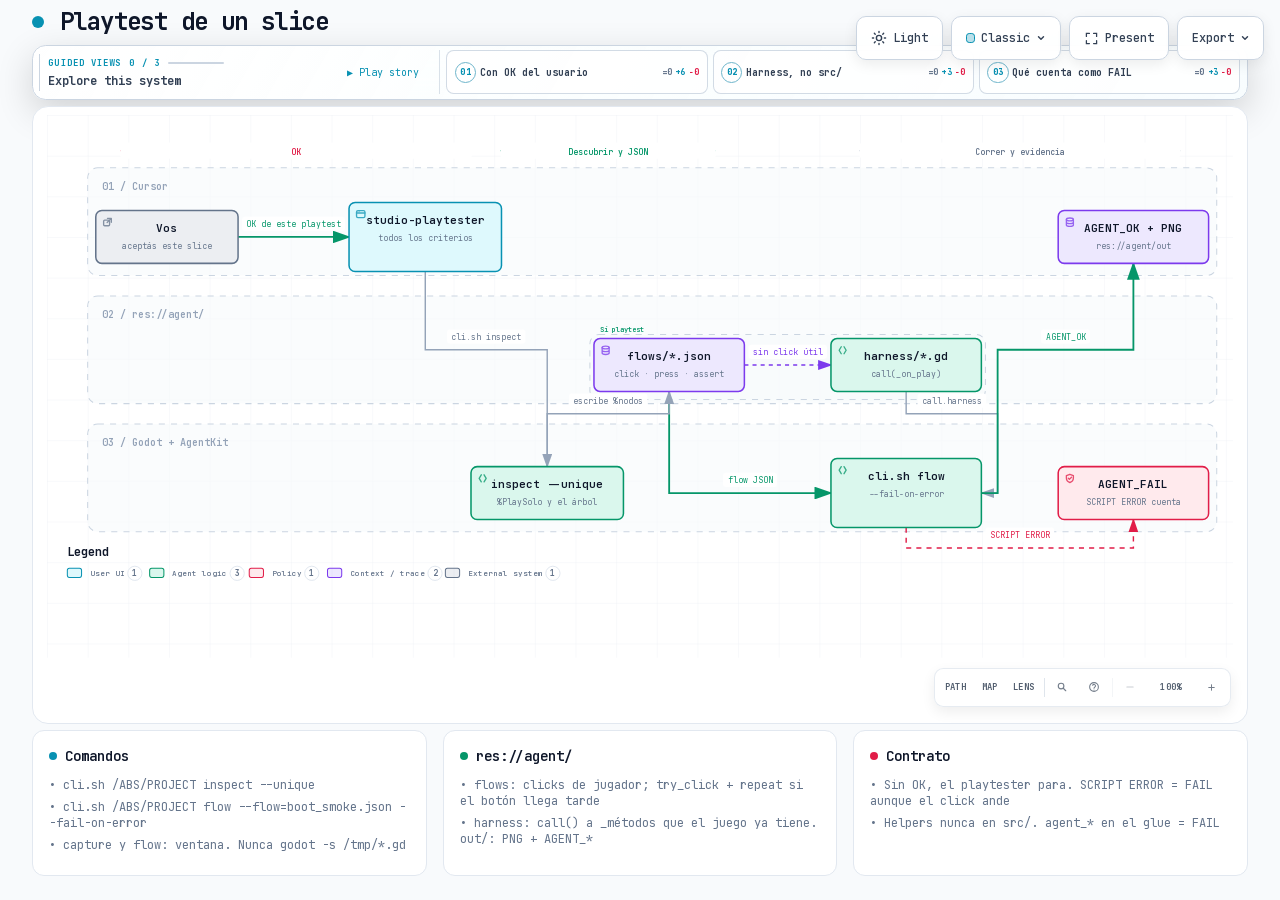
==== commit 92b14c04: "Host the playtest map on GitHub Pages instead of README screenshots. The README links the live diagr" ====
--- a/docs/architecture.html
+++ b/docs/architecture.html
@@ -4,7 +4,7 @@
   <meta charset="UTF-8">
   <meta name="viewport" content="width=device-width, initial-scale=1.0">
   <meta name="generator" content="archify 2.17.0-dev.1">
-  <title>Godot studio playtest Diagram</title>
+  <title>Playtest de un slice Diagram</title>
   <script>
     // Resolve the theme before first paint so light-preference users don't
     // see a dark flash. The toolbar script below re-applies with UI state.
@@ -5081,11 +5081,11 @@
            data-preset-badge-blueprint="BLUEPRINT / REV 01"
            data-preset-badge-editorial="EDITORIAL / FIELD NOTE">
         <div class="pulse-dot"></div>
-        <h1>Godot studio playtest</h1>
+        <h1>Playtest de un slice</h1>
       </div>
     </div>
 
-    <script id="archify-guided-views-data" type="application/json">[{"id":"playtest-path","label":"Playtest con OK","focus":["user","cursor","playtester","addon","godot","workspace"],"note":"El subagente solo corre Godot después de un OK explícito."},{"id":"cli-path","label":"Captura y flow","focus":["user","cursor","skills","addon","godot","workspace"],"note":"Las skills hablan con AgentKit por CLI; el JSON vive en res://agent/."},{"id":"workspace","label":"Contrato del juego","focus":["addon","godot","workspace"],"note":"El plugin no guarda flows. JSON y harness quedan en el proyecto Godot."}]</script>
+    <script id="archify-guided-views-data" type="application/json">[{"id":"ok-path","label":"Con OK del usuario","focus":["user","playtester","inspect","flows","cli","evidence"],"note":"Sin OK no se lanza Godot. inspect --unique, JSON en flows/, flow con --fail-on-error."},{"id":"harness-src","label":"Harness, no src/","focus":["flows","harness","cli"],"note":"Si no hay click, call() a métodos que el juego ya tiene. Nunca agent_* en src/."},{"id":"fail-contract","label":"Qué cuenta como FAIL","focus":["cli","evidence","fail"],"note":"SCRIPT ERROR o AGENT_FAIL es FAIL aunque el botón se haya podido pulsar."}]</script>
 
     <script id="archify-i18n-data" type="application/json">{"locale":"en","messages":{"viewer.kind.frontend":"Frontend","viewer.kind.backend":"Backend","viewer.kind.database":"Database","viewer.kind.cloud":"Cloud","viewer.kind.security":"Security","viewer.kind.messagebus":"Message bus","viewer.kind.external":"External","viewer.kind.neutral":"Neutral","viewer.kind.node":"Node","viewer.kind.start":"Start","viewer.kind.active":"Active","viewer.kind.waiting":"Waiting","viewer.kind.decision":"Decision","viewer.kind.success":"Success","viewer.kind.failure":"Failure","viewer.toolbar.actions":"Diagram actions","viewer.theme.toggle.title":"Toggle theme (T)","viewer.theme.toggle":"Toggle color theme","viewer.theme.dark":"Dark","viewer.theme.light":"Light","viewer.preset.choose.title":"Choose visual style (S cycles)","viewer.preset.choose":"Choose visual style","viewer.preset.style":"Style","viewer.preset.menu":"Visual style","viewer.preset.identity":"Visual identity","viewer.preset.cycles":"S cycles","viewer.preset.classic":"Classic","viewer.preset.classic.short":"Classic","viewer.preset.classic.hint":"Stable technical default","viewer.preset.flow":"Signal Flow","viewer.preset.flow.short":"Flow","viewer.preset.flow.hint":"Motion-forward presentation","viewer.preset.blueprint":"Blueprint","viewer.preset.blueprint.hint":"Engineering review","viewer.preset.editorial":"Editorial","viewer.preset.editorial.hint":"Publication and launch notes","viewer.preset.badge.signalFlow":"SIGNAL FLOW","viewer.preset.badge.blueprint":"BLUEPRINT / REV 01","viewer.preset.badge.editorial":"EDITORIAL / FIELD NOTE","viewer.preset.badge.editorialPlate":"ARCHIFY / PLATE 04","viewer.preset.current":"Visual style: {style}. Choose visual style","viewer.motion.live":"Live","viewer.motion.still":"Still","viewer.motion.pause":"Pause motion","viewer.motion.resume":"Resume motion","viewer.motion.reduced":"Motion paused by reduced-motion preference","viewer.motion.hidden":"Motion paused while this page is hidden","viewer.motion.yielding":"Pause motion; currently yielding to {owner}","viewer.motion.yielding.title":"Live preview enabled · yielding to {owner}","viewer.owner.story":"the guided story","viewer.owner.chapter":"the active chapter","viewer.owner.chapterPreview":"the chapter delta preview","viewer.owner.handoff":"the chapter handoff","viewer.owner.route":"Route Probe","viewer.owner.lens":"Semantic Lens","viewer.owner.relationship":"Relationship Preview","viewer.owner.intent":"Intent Trace","viewer.owner.focus":"semantic focus","viewer.owner.legend":"legend preview","viewer.owner.reader":"reader interaction","viewer.present.enter":"Enter presentation stage","viewer.present.enter.title":"Presentation stage (F)","viewer.present.exit":"Exit presentation stage","viewer.present.exit.title":"Exit presentation stage (F or Escape)","viewer.present.present":"Present","viewer.present.exit.label":"Exit","viewer.export.button":"Export","viewer.export.button.title":"Export diagram (E)","viewer.export.diagram":"Export diagram","viewer.export.menu":"Export","viewer.export.subtitle":"Portable, clean outputs","viewer.export.share":"Share","viewer.export.shareCard":"Share Card","viewer.export.routeShareCard":"Route Share Card","viewer.export.reachShareCard":"Reach Share Card","viewer.export.copyShareCard":"Copy Share Card","viewer.export.copyDiagram":"Copy diagram","viewer.export.clipboardPng":"PNG to clipboard","viewer.export.raster":"Raster images","viewer.export.image":"Image","viewer.export.lossless":"Lossless image","viewer.export.compact":"Compact image","viewer.export.modern":"Modern image","viewer.export.vectorMotion":"Vector and motion","viewer.export.vectorMotion.heading":"Vector \u0026 motion","viewer.export.editable":"Editable vector","viewer.export.motion6s":"6s motion","viewer.export.unsupported":"Not supported by this browser","viewer.export.clipboardUnsupported":"Clipboard image write not supported by this browser","viewer.export.clipboardUnsupported.period":"Clipboard image write not supported by this browser.","viewer.export.clipboardUnsupported.short":"Clipboard image write not supported in this browser.","viewer.export.motionUnavailable":"Motion capture unavailable in this browser","viewer.export.webmUnavailable":"WebM unavailable in this browser","viewer.export.failed":"Export failed: {message}","viewer.export.unknownVariant":"Unknown Share Card variant: {variant}","viewer.export.routeRequired":"Trace a route before exporting a Route Share Card","viewer.export.reachRequired":"Trace authored reach before exporting a Reach Share Card","viewer.export.unknown":"unknown","viewer.export.routeFailed":"Route Share Card export failed: {message}","viewer.export.reachFailed":"Reach Share Card export failed: {message}","viewer.export.copyFailed":"Copy failed: {message}","viewer.export.copiedPng":"Copied PNG to clipboard","viewer.export.copiedShare":"Copied Share Card","viewer.export.downloadedShare":"Downloaded Share Card","viewer.export.downloadedRoute":"Downloaded Route Share Card","viewer.export.downloadedReach":"Downloaded Reach Share Card","viewer.export.downloadedWebm":"Downloaded WebM","viewer.export.recording":"Recording 6 seconds of motion…","viewer.export.card.routeSummary.one":"Route: {source} → {target} · {count} directed hop","viewer.export.card.routeSummary.other":"Route: {source} → {target} · {count} directed hops","viewer.export.card.reachSummary":"Authored {direction} from {origin} · {nodes} · {links} · max {hops}","viewer.export.card.node.one":"{count} node","viewer.export.card.node.other":"{count} nodes","viewer.export.card.link.one":"{count} link","viewer.export.card.link.other":"{count} links","viewer.export.card.hop.one":"{count} hop","viewer.export.card.hop.other":"{count} hops","viewer.export.card.routeBadge":"ARCHIFY · ROUTE · {hops}","viewer.export.card.reachBadge":"ARCHIFY · {direction} REACH","viewer.export.card.defaultBadge":"ARCHIFY · {preset} · {theme}","viewer.export.direction.upstream":"Upstream","viewer.export.direction.downstream":"Downstream","viewer.export.error.canvasUnavailable":"Canvas unavailable for {label}","viewer.export.error.contextUnavailable":"2D canvas context unavailable for {label}","viewer.export.error.toBlobUnavailable":"canvas.toBlob unavailable for {label}","viewer.export.error.toBlobNull":"canvas.toBlob returned no data for {label}","viewer.export.error.variantsCombined":"Share Card variants cannot be combined","viewer.export.error.viewerState":"Share Card export could not remove temporary viewer state","viewer.export.error.routeState":"Route Card export could not preserve the resolved route safely","viewer.export.error.reachState":"Reach Card export could not preserve authored reach safely","viewer.export.error.webmRequirements":"WebM motion export requires a trace animation and browser MediaRecorder support","viewer.export.error.mediaRecorder":"MediaRecorder failed","viewer.export.error.emptyWebm":"MediaRecorder produced an empty WebM","viewer.export.error.webmBackground":"SVG background could not be loaded for WebM export","viewer.guided.region":"Guided diagram views","viewer.guided.previous":"Previous guided view","viewer.guided.previous.title":"Previous guided view ([)","viewer.guided.next":"Next guided view","viewer.guided.next.title":"Next guided view (])","viewer.guided.views":"Guided views","viewer.guided.explore":"Explore this system","viewer.guided.intro":"Step through curated paths without changing the source diagram.","viewer.guided.trail":"Story trail","viewer.guided.beat":"Beat","viewer.guided.nextBeat":"Next","viewer.guided.play":"Play guided story","viewer.guided.play.title":"Play guided story (P)","viewer.guided.pause":"Pause guided story","viewer.guided.pause.title":"Pause guided story (P)","viewer.guided.replay":"Replay guided story","viewer.guided.replay.title":"Replay guided story (P)","viewer.guided.playStory":"Play story","viewer.guided.pauseStory":"Pause","viewer.guided.replayStory":"Replay story","viewer.guided.motionUnavailable":"Story playback unavailable while motion is Still","viewer.guided.enableMotion":"Switch motion to Live to play the guided story","viewer.guided.selectBeatLink":"Select a Story Beat to copy its exact link","viewer.guided.copyMoment":"Copy moment","viewer.guided.momentCopied":"Moment link copied","viewer.guided.momentCopyFailed":"Could not copy story moment link","viewer.guided.copied":"Copied","viewer.guided.copyFailed":"Copy failed","viewer.guided.showAll":"Show all","viewer.guided.showAll.aria":"Show entire diagram","viewer.guided.chapters":"Story chapters","viewer.guided.storyTrail":"Story trail for {label}: {count} beats","viewer.guided.chapter.open":"Open chapter {index} of {total}: {label}, {count} stops","viewer.guided.chapter.current":"Current chapter {index} of {total}: {label}, {count} stops","viewer.guided.chapter.selectedNodes":"{count} selected nodes","viewer.guided.chapter.stops":"{count} stops","viewer.guided.chapter.stop.one":"{count} stop","viewer.guided.chapter.stop.other":"{count} stops","viewer.guided.chapter.current.title":"{label} — current chapter, {count} stops","viewer.guided.chapter.delta.expanded":"{stay} stay, {enter} enter, {leave} leave","viewer.guided.chapter.delta.aria":"Open chapter {index} of {total}: {label}. Chapter focus delta: {delta}","viewer.guided.chapter.delta.title":"{label} — {delta} chapter focus","viewer.guided.handoff":"{from} → {to} · via {label}","viewer.guided.share.chapter":"Chapter {index} / {total}","viewer.guided.share.initial":"Chapter 01 / 01","viewer.guided.share.default":"Guided chapter","viewer.guided.state.ready":"Ready","viewer.guided.state.playing":"Playing","viewer.guided.state.settled":"Settled","viewer.guided.state.paused":"Paused","viewer.guided.state.pinned":"Pinned","viewer.guided.state.still":"Still","viewer.guided.share.step":"Step {index} / {total} · {label}","viewer.guided.share.staticMoment":"{step} · Static moment","viewer.guided.share.complete":"{count} steps complete · {note}","viewer.guided.share.settled":"Path settled for reading.","viewer.guided.share.staticPath":"{count} steps · Static path","viewer.guided.share.ready":"{count} steps · Ready","viewer.guided.share.aria":"{state} chapter {index} of {total}: {label}. {beat}. {route}","viewer.guided.beat.start":"Beat {index} / {total} · {label} · starting point","viewer.guided.beat.forward":"Beat {index} / {total} · {from} → {to}","viewer.guided.beat.reverse":"Beat {index} / {total} · {from} → {to} · reverse authored link","viewer.guided.beat.multiple":"Beat {index} / {total} · {from} ⇄ {to} · {count} authored links","viewer.guided.beat.group":"Beat {index} / {total} · {from} · {to} · grouped · no direct link","viewer.guided.beat.aria.prefix":"Story beat {index} of {total}: {label}. ","viewer.guided.beat.aria.start":"Starting point.","viewer.guided.beat.aria.forward":"From {from} through one authored forward relationship.","viewer.guided.beat.aria.reverse":"From {from}; the authored relationship points from {to} to {from}.","viewer.guided.beat.aria.multiple":"From {from} through {count} authored relationships; shown without arbitrary motion.","viewer.guided.beat.aria.group":"Grouped from {from} with no direct authored relationship.","viewer.guided.caption.start":"Starting point","viewer.guided.caption.grouped":"Grouped transition · no direct authored link","viewer.guided.caption.more":" +{count} more","viewer.guided.caption.reverse":"Reverse authored relationship","viewer.guided.caption.relationships":"{count} authored relationships","viewer.guided.caption.relationship":"Authored relationship","viewer.guided.caption.direction":"authored direction: {from} → {to}","viewer.guided.caption.starting":"Authored starting point","viewer.guided.beatLink":"Copy link to current story moment: Beat {index} of {total}: {label}","viewer.guided.noStory":"This diagram has no authored guided story.","viewer.guide.eyebrow":"Diagram guide","viewer.guide.close":"Close diagram guide","viewer.guide.inspecting":"Inspecting compiled semantics","viewer.guide.actions":"Diagram exploration actions","viewer.guide.find":"Find any node","viewer.guide.find.hint":"Search labels, responsibilities, kinds, and stable IDs.","viewer.guide.route":"Trace a route","viewer.guide.route.aria":"Trace a directed route","viewer.guide.route.hint":"Ask how two semantic nodes connect in authored direction.","viewer.guide.map":"See the whole system","viewer.guide.map.hint":"Open Semantic Radar with a live viewport and stable nodes.","viewer.guide.lens":"Compare semantic kinds","viewer.guide.lens.hint":"Count roles, reveal their traffic, and compare direct authored links.","viewer.guide.story":"Play the guided story","viewer.guide.story.hint":"Walk the authored chapters and real relationships.","viewer.guide.present":"Enter Presentation Stage","viewer.guide.present.hint":"Give the live diagram the viewport without changing export.","viewer.guide.shortcuts":"Additional keyboard shortcuts","viewer.guide.shortcut.export":"Export","viewer.guide.shortcut.theme":"Theme","viewer.guide.shortcut.style":"Style","viewer.guide.shortcut.reset":"Reset","viewer.guide.shortcut.zoomIn":"Zoom in","viewer.guide.shortcut.zoomOut":"Zoom out","viewer.guide.shortcut.close":"Close","viewer.guide.facts":"{nodes} · {relationships} · {views}","viewer.guide.fact.node.one":"{count} semantic node","viewer.guide.fact.node.other":"{count} semantic nodes","viewer.guide.fact.relationship.one":"{count} relationship","viewer.guide.fact.relationship.other":"{count} relationships","viewer.guide.fact.view.one":"{count} guided view","viewer.guide.fact.view.other":"{count} guided views","viewer.guide.story.available.one":"Walk {count} authored chapter and its real relationships.","viewer.guide.story.available.other":"Walk {count} authored chapters and their real relationships.","viewer.guide.story.unavailable":"No authored guided story in this diagram.","viewer.guide.open":"Open diagram guide","viewer.guide.noStory":"This diagram has no authored guided story.","viewer.finder.title":"Find a node","viewer.finder.close":"Close node finder","viewer.finder.placeholder":"Search labels or IDs","viewer.finder.search":"Search diagram nodes","viewer.finder.results":"Diagram nodes","viewer.finder.empty":"No matching nodes","viewer.finder.result.focus":"Focus {label}","viewer.finder.result.routeStart":"Choose {label} as route start","viewer.finder.result.routeTarget":"Choose {label} as route destination, {links}","viewer.finder.status.empty":"No matching nodes","viewer.finder.status.count.one":"{count} matching node","viewer.finder.status.count.other":"{count} matching nodes","viewer.finder.noun.nodes":"nodes","viewer.finder.link.one":"{count} link","viewer.finder.link.other":"{count} links","viewer.finder.result.focus.one":"Focus {label}, {count} related connection","viewer.finder.result.focus.other":"Focus {label}, {count} related connections","viewer.finder.status.filtered":"{visible} of {available} {noun}","viewer.finder.status.all":"{available} {noun}","viewer.passport.eyebrow":"Semantic passport","viewer.passport.metadata":"Node metadata","viewer.passport.evidence":"Verified source evidence","viewer.passport.verified":"Verified source","viewer.passport.verificationScope":"Verified against local Git at the pinned revision. Remote access has not been checked.","viewer.passport.reach":"Authored reach","viewer.passport.reach.trace":"Trace authored reachability","viewer.passport.upstream":"Upstream","viewer.passport.downstream":"Downstream","viewer.passport.upstream.trace":"Trace upstream authored reachability","viewer.passport.downstream.trace":"Trace downstream authored reachability","viewer.passport.close":"Close semantic passport","viewer.passport.copy":"Copy link","viewer.passport.copy.focus":"Copy link to focused node","viewer.passport.relations":"Relations","viewer.passport.relations.show":"Show connected relationships","viewer.passport.relations.hide":"Hide connected relationships","viewer.passport.relations.list":"Connected relationships","viewer.passport.copyRelation":"Copy relation","viewer.passport.copyNode":"Copy node","viewer.passport.copyPinned":"Copy link to pinned relationship","viewer.passport.copySource":"Copy link to source node","viewer.passport.copy.focused.success":"Focused node link copied","viewer.passport.copy.pinned.success":"Pinned relationship link copied","viewer.passport.copy.focused.failed":"Could not copy focused node link","viewer.passport.copy.pinned.failed":"Could not copy pinned relationship link","viewer.passport.relationship.none":"No connected relationships","viewer.passport.relationship.count.one":"{count} relation","viewer.passport.relationship.count.other":"{count} relations","viewer.passport.relationship.show.one":"Show {count} connected relationship","viewer.passport.relationship.show.other":"Show {count} connected relationships","viewer.passport.relationship.summary":"{out} outgoing · {in} incoming{loops}","viewer.passport.relationship.loops":" · {count} loop","viewer.passport.relationship.explorer":"Direct relationship explorer","viewer.passport.relationship.help":"Use arrow keys to explore relationships. Press Enter or Space to pin details; Escape clears.","viewer.passport.relationship.loopsBack":"loops back","viewer.passport.relationship.connectsTo":"connects to","viewer.passport.relationship.connectsFrom":"connects from","viewer.passport.relationship.pinned":"Pinned relationship · {from} → {to} · {label}","viewer.passport.relationship.inspect":"Inspect relationship {index} of {total}: {from} to {to}, {label}. Press Enter for details.","viewer.passport.relationship.group.out":"Outgoing","viewer.passport.relationship.group.in":"Incoming","viewer.passport.relationship.group.loop":"Self loops","viewer.passport.relationship.row":"{group}: {relationship}, {neighbor}","viewer.passport.relationship.direction.out":"OUT →","viewer.passport.relationship.direction.in":"← IN","viewer.passport.relationship.direction.loop":"LOOP","viewer.passport.sourceCount.one":"{count} verified source reference","viewer.passport.sourceCount.other":"{count} verified source references","viewer.passport.sourceMarker":"SRC","viewer.passport.beacon.one":"{count} verified source; focus this node to inspect","viewer.passport.beacon.other":"{count} verified sources; focus this node to inspect","viewer.passport.repository.open":"Open verified repository revision {revision}","viewer.passport.source.open":"Open verified source {path} at revision {revision}","viewer.passport.source.openLink":"Open ↗","viewer.passport.reach.upstream.one":"Trace {count} upstream authored node","viewer.passport.reach.upstream.other":"Trace {count} upstream authored nodes","viewer.passport.reach.downstream.one":"Trace {count} downstream authored node","viewer.passport.reach.downstream.other":"Trace {count} downstream authored nodes","viewer.passport.reach.noUpstream":"No upstream authored nodes","viewer.passport.reach.noDownstream":"No downstream authored nodes","viewer.passport.reach.status":"{direction} · {nodes} nodes · {links} links · max {hops} hops","viewer.route.eyebrow":"Route probe","viewer.route.start":"Choose a start node","viewer.route.start.find":"Find start","viewer.route.start.find.aria":"Find a route start","viewer.route.copy":"Copy link","viewer.route.copy.aria":"Copy link to traced route","viewer.route.clear":"Clear","viewer.route.clear.aria":"Clear route probe","viewer.route.traced":"Traced route","viewer.route.pickTwo":"Pick two semantic nodes on the diagram","viewer.route.pickOne":"Pick a semantic node on the diagram","viewer.route.controls":"Route journey controls","viewer.route.previous":"Previous route position","viewer.route.play":"Play route journey","viewer.route.pause":"Pause route journey","viewer.route.replay":"Replay route journey","viewer.route.next":"Next route position","viewer.route.journey":"Journey","viewer.route.pause.label":"Pause","viewer.route.replay.label":"Replay","viewer.route.overview":"Overview","viewer.route.overview.aria":"Show complete route overview","viewer.route.instructions":"Choose the source, then the destination. Direction matters.","viewer.route.destination":"Choose a destination from {label}","viewer.route.destination.find":"Find target","viewer.route.destination.find.aria":"Find a reachable route destination","viewer.route.differentDestination":"Choose a different destination","viewer.route.distinct":"A route needs two distinct semantic nodes.","viewer.route.unreachable":"No directed route to {label}","viewer.route.unreachable.detail":"{target} is not reachable from {source}. Pick a highlighted destination.","viewer.route.start.instructions":"Select the source. The next step will reveal only directed destinations.","viewer.route.copy.success":"Traced route link copied","viewer.route.copy.failed":"Could not copy traced route link","viewer.route.position":"Route position {index} of {total}: {label}","viewer.route.step":"Step {index} of {total} · {phase} · {label}","viewer.route.motionRequired":"Automatic journey requires Live motion","viewer.route.trigger.clear":"Clear traced route","viewer.route.overview.status":"{nodes} · {hops} · shortest authored route","viewer.route.overview.node.one":"{count} node","viewer.route.overview.node.other":"{count} nodes","viewer.route.overview.hop.one":"{count} directed hop","viewer.route.overview.hop.other":"{count} directed hops","viewer.route.phase.playing":"Playing","viewer.route.phase.complete":"Complete","viewer.route.phase.inspecting":"Inspecting","viewer.route.destination.count.one":"{count} directed destination available. Pick a highlighted node.","viewer.route.destination.count.other":"{count} directed destinations available. Pick a highlighted node.","viewer.route.noOutgoing":"No outgoing route starts here. Clear and choose another source.","viewer.route.result.title":"{source} to {target}","viewer.route.finder.source.title":"Choose route start","viewer.route.finder.source.placeholder":"Search route sources","viewer.route.finder.source.empty":"No matching route sources","viewer.route.finder.source.results":"Nodes that can start a route","viewer.route.finder.source.noun":"route sources","viewer.route.finder.source.badge":"start","viewer.route.finder.target.title":"Destination from {label}","viewer.route.finder.target.placeholder":"Search reachable destinations","viewer.route.finder.target.empty":"No matching reachable destinations","viewer.route.finder.target.results":"Reachable route destinations","viewer.route.finder.target.noun":"reachable destinations","viewer.route.hop.one":"{count} hop","viewer.route.hop.other":"{count} hops","viewer.lens.eyebrow":"Semantic lens","viewer.lens.title":"Compare system roles","viewer.lens.close":"Close semantic lens","viewer.lens.instruction":"Choose up to two semantic kinds. One reveals its real traffic; two compare only direct authored relationships.","viewer.lens.kinds":"Semantic kinds","viewer.lens.choose":"Choose a kind to inspect its nodes and touching relationships.","viewer.lens.copy":"Copy link to semantic lens","viewer.lens.clear":"Clear semantic lens","viewer.lens.open":"Open semantic lens","viewer.lens.openActive":"Open active semantic lens","viewer.lens.legend":"Semantic legend","viewer.lens.legend.inspect.one":"Inspect {label}, {count} node","viewer.lens.legend.inspect.other":"Inspect {label}, {count} nodes","viewer.lens.kind.count.one":"{label}, {count} node","viewer.lens.kind.count.other":"{label}, {count} nodes","viewer.lens.compare.one":"{first} → {second}: {forward} · {second} → {first}: {reverse} · {count} direct relationship","viewer.lens.compare.other":"{first} → {second}: {forward} · {second} → {first}: {reverse} · {count} direct relationships","viewer.lens.single":"{nodes} · {relationships} · connected peers remain visible","viewer.lens.node.one":"{count} {label} node","viewer.lens.node.other":"{count} {label} nodes","viewer.lens.relationship.one":"{count} touching relationship","viewer.lens.relationship.other":"{count} touching relationships","viewer.radar.title":"Semantic radar","viewer.radar.building":"Building overview","viewer.radar.openFull":"Open full semantic radar","viewer.radar.open":"Open radar","viewer.radar.close":"Close semantic radar","viewer.radar.surface":"Diagram overview. Click a node to focus it, or use arrow keys to pan.","viewer.radar.click":"Click node","viewer.radar.drag":"Drag to pan","viewer.radar.space":"Semantic radar needs more MAP space.","viewer.radar.nodes":"Semantic diagram radar nodes","viewer.radar.focus":"Focus {label} from Semantic Radar","viewer.radar.status":"{count} nodes · {viewport}","viewer.radar.fullMap":"{count} nodes · full map","viewer.radar.compacted":"Radar compacted to avoid covering the Semantic Passport or MAP controls.","viewer.radar.cancelWaiting":"Cancel semantic radar waiting for more MAP space","viewer.radar.needsSpace":"Semantic radar needs more visible MAP space","viewer.radar.viewport.full":"full map","viewer.radar.viewport.width":"{percent}% width","viewer.radar.viewport.scale":"{percent}% viewport","viewer.nav.controls":"Diagram view controls","viewer.nav.route":"Trace a directed route","viewer.nav.route.title":"Trace route (R)","viewer.nav.route.short":"PATH","viewer.nav.radar":"Open semantic radar","viewer.nav.radar.title":"Semantic radar (M)","viewer.nav.radar.short":"MAP","viewer.nav.lens":"Open semantic lens","viewer.nav.lens.title":"Semantic lens (L)","viewer.nav.lens.short":"LENS","viewer.nav.find":"Find a node","viewer.nav.find.title":"Find a node (/)","viewer.nav.guide":"Open diagram guide","viewer.nav.guide.title":"Diagram guide (?)","viewer.nav.zoomOut":"Zoom out","viewer.nav.zoomOut.title":"Zoom out (-)","viewer.nav.reset":"Reset diagram view","viewer.nav.reset.title":"Reset view (0)","viewer.nav.read":"READ","viewer.nav.zoomIn":"Zoom in","viewer.nav.zoomIn.title":"Zoom in (+)","viewer.nav.camera":"{hint}. Reset diagram view","viewer.nav.camera.title":"{semantic}{hint} · reset view (0)","viewer.nav.camera.semantic":"Semantic camera active · ","viewer.nav.level.map":"MAP","viewer.nav.level.read":"READ","viewer.nav.level.full":"FULL","viewer.nav.level.auto":"AUTO","viewer.nav.detail.map":"Zoom in to reveal relationship labels and node context","viewer.nav.detail.read":"Zoom in again to reveal tags and annotations","viewer.nav.detail.full":"Full diagram detail","viewer.intent.summary":"{label}. {out} outgoing, {in} incoming{loops}. {total} connections. Press Enter for details.","viewer.intent.loops":", {count} self loop","viewer.common.copied":"Copied","viewer.common.copyFailed":"Copy failed","viewer.common.copyLink":"Copy link","viewer.common.clear":"Clear","viewer.common.close":"Close"}}</script>
     <div class="guided-views no-print" id="guided-views" hidden aria-label="Guided diagram views">
@@ -5130,9 +5130,9 @@
     <!-- Main Diagram -->
     <div class="diagram-container" data-detail-level="read"
          data-preset-badge-editorial-plate="ARCHIFY / PLATE 04">
-      <svg viewBox="0 0 1380 612" role="img" lang="en" aria-labelledby="archify-diagram-title archify-diagram-description" data-preset="classic" data-quality-profile="showcase">
-        <title id="archify-diagram-title">Godot studio playtest</title>
-        <desc id="archify-diagram-description">An architecture diagram generated by Archify.</desc>
+      <svg viewBox="0 0 1167 534" role="img" lang="en" aria-labelledby="archify-diagram-title archify-diagram-description" data-preset="classic" data-quality-profile="showcase">
+        <title id="archify-diagram-title">Playtest de un slice</title>
+        <desc id="archify-diagram-description">A workflow diagram generated by Archify.</desc>
         <!-- Definitions -->
         <defs>
           <marker id="arrowhead" markerWidth="10" markerHeight="7" refX="9" refY="3.5" orient="auto">
@@ -5155,179 +5155,195 @@
         <!-- Background Grid -->
         <rect width="100%" height="100%" fill="url(#grid)" />
 
-        <!-- Boundaries (behind everything) -->
-        <rect data-graph-role="structural-frame" data-composition-frame-kind="region" data-composition-frame-id="0" data-composition-frame-label="Cursor" x="200" y="110" width="450" height="434" rx="12" class="c-region" stroke-width="1"/>
-
-        <rect data-graph-role="structural-frame" data-composition-frame-kind="region" data-composition-frame-id="1" data-composition-frame-label="Proyecto Godot" x="680" y="270" width="660" height="114" rx="12" class="c-region" stroke-width="1"/>
-
-        <!-- Connection paths (before components for correct z-order) -->
-        <path data-edge-from="user" data-edge-to="cursor" data-edge-label="pide slice" data-edge-key="0" data-edge-id="user-to-cursor" data-composition-points="160,330;230,330" d="M 160 330 L 230 330" class="a-emphasis" stroke-width="1.8" marker-end="url(#arrowhead-emphasis)"/>
-        <path data-edge-from="cursor" data-edge-to="skills" data-edge-label="carga" data-edge-key="1" data-edge-id="cursor-to-skills" data-composition-points="370,318;410,318;410,172;450,172" d="M 370 318 L 402 318 Q 410 318 410 310 L 410 180 Q 410 172 418 172 L 450 172" class="a-default" stroke-width="1.5" marker-end="url(#arrowhead)"/>
-        <path data-edge-from="cursor" data-edge-to="command" data-edge-key="2" data-edge-id="cursor-to-command" data-composition-points="370,332;450,332" d="M 370 332 L 450 332" class="a-dashed" stroke-width="1.5" marker-end="url(#arrowhead-dashed)"/>
-        <path data-edge-from="cursor" data-edge-to="playtester" data-edge-label="OK" data-edge-key="3" data-edge-id="cursor-to-playtester" data-composition-points="370,346;410,346;410,492;450,492" d="M 370 346 L 402 346 Q 410 346 410 354 L 410 484 Q 410 492 418 492 L 450 492" class="a-security" stroke-width="1.5" marker-end="url(#arrowhead-security)"/>
-        <path data-edge-from="skills" data-edge-to="addon" data-edge-label="cli.sh" data-edge-key="4" data-edge-id="skills-to-addon" data-composition-points="620,172;665,172;665,318;710,318" d="M 620 172 L 657 172 Q 665 172 665 180 L 665 310 Q 665 318 673 318 L 710 318" class="a-default" stroke-width="1.5" marker-end="url(#arrowhead)"/>
-        <path data-edge-from="command" data-edge-to="addon" data-edge-key="5" data-edge-id="command-to-addon" data-composition-points="620,332;710,332" d="M 620 332 L 710 332" class="a-dashed" stroke-width="1.5" marker-end="url(#arrowhead-dashed)"/>
-        <path data-edge-from="playtester" data-edge-to="addon" data-edge-label="flow" data-edge-key="6" data-edge-id="playtester-to-addon" data-composition-points="620,492;665,492;665,346;710,346" d="M 620 492 L 657 492 Q 665 492 665 484 L 665 354 Q 665 346 673 346 L 710 346" class="a-default" stroke-width="1.5" marker-end="url(#arrowhead)"/>
-        <path data-edge-from="addon" data-edge-to="godot" data-edge-label="--agent=" data-edge-key="7" data-edge-id="addon-to-godot" data-composition-points="870,332;940,332" d="M 870 332 L 940 332" class="a-emphasis" stroke-width="1.8" marker-end="url(#arrowhead-emphasis)"/>
-        <path data-edge-from="godot" data-edge-to="workspace" data-edge-label="JSON / PNG" data-edge-key="8" data-edge-id="godot-to-workspace" data-composition-points="1080,332;1160,332" d="M 1080 332 L 1160 332" class="a-default" stroke-width="1.5" marker-end="url(#arrowhead)"/>
-
-        <!-- Components -->
-        <g id="node-user" data-node-id="user" data-node-label="Vos" tabindex="0" role="button" aria-label="Focus Vos, humano, Architecture component" aria-pressed="false" data-node-kind="external" data-node-sublabel="humano" data-node-context="Architecture component">
-          <title>Vos · humano · Architecture component</title>
-          <rect x="40" y="300" width="120" height="60" rx="6" class="c-mask"/>
-          <rect x="40" y="300" width="120" height="60" rx="6" class="c-external" stroke-width="1.5"/>
-          <g aria-hidden="true" data-semantic-sigil="external" class="semantic-sigil s-external" transform="translate(46 306) scale(0.6875)">
+        <!-- Swimlanes -->
+        <rect data-graph-role="structural-frame" data-composition-frame-kind="lane" data-composition-frame-id="lane-0" x="40" y="52" width="1111" height="106" rx="10" class="c-lane" stroke-width="1"/>
+        <text x="54" y="74" class="t-dim" font-size="10" font-weight="600">01 / Cursor</text>
+
+        <rect data-graph-role="structural-frame" data-composition-frame-kind="lane" data-composition-frame-id="lane-1" x="40" y="178" width="1111" height="106" rx="10" class="c-lane" stroke-width="1"/>
+        <text x="54" y="200" class="t-dim" font-size="10" font-weight="600">02 / res://agent/</text>
+
+        <rect data-graph-role="structural-frame" data-composition-frame-kind="lane" data-composition-frame-id="lane-2" x="40" y="304" width="1111" height="106" rx="10" class="c-lane" stroke-width="1"/>
+        <text x="54" y="326" class="t-dim" font-size="10" font-weight="600">03 / Godot + AgentKit</text>
+
+        <!-- Phase headers -->
+        <line x1="72" y1="35" x2="418.2" y2="35" class="a-security" stroke-width="1.1"/>
+        <rect x="72" y="27" width="346.2" height="16" rx="4" class="c-mask"/>
+        <text x="245.1" y="39" class="t-security" font-size="8" font-weight="600" text-anchor="middle">OK</text>
+        <line x1="446.20000000000005" y1="35" x2="658.2" y2="35" class="a-emphasis" stroke-width="1.1"/>
+        <rect x="446.20000000000005" y="27" width="212.00000000000006" height="16" rx="4" class="c-mask"/>
+        <text x="552.2" y="39" class="t-backend" font-size="8" font-weight="600" text-anchor="middle">Descubrir y JSON</text>
+        <line x1="799.4000000000001" y1="35" x2="1115" y2="35" class="a-default" stroke-width="1.1"/>
+        <rect x="799.4000000000001" y="27" width="315.5999999999999" height="16" rx="4" class="c-mask"/>
+        <text x="957.2" y="39" class="t-muted" font-size="8" font-weight="600" text-anchor="middle">Correr y evidencia</text>
+
+        <!-- Workflow groups -->
+        <rect data-graph-role="structural-frame" data-composition-frame-kind="group" data-composition-frame-id="group-0" x="534.2" y="216" width="389.20000000000005" height="64" rx="9" class="c-lane" stroke-width="1"/>
+        <text x="544.2" y="214" class="t-backend" font-size="7" font-weight="600">Sí playtest</text>
+
+        <!-- Edge paths -->
+        <path data-edge-from="user" data-edge-to="playtester" data-edge-label="OK de este playtest" data-edge-key="0" data-edge-id="ask-ok" data-composition-points="188,120;297.2,120" d="M 188 120 L 297.2 120" class="a-emphasis" stroke-width="1.8" marker-end="url(#arrowhead-emphasis)"/>
+        <path data-edge-from="playtester" data-edge-to="inspect" data-edge-label="cli.sh inspect" data-edge-key="1" data-edge-id="do-inspect" data-composition-points="372.2,154;372.2,231;492.2,231;492.2,346" d="M 372.2 154 L 372.2 231 L 492.2 231 L 492.2 346" class="a-default" stroke-width="1.4" marker-end="url(#arrowhead)"/>
+        <path data-edge-from="cli" data-edge-to="fail" data-edge-label="SCRIPT ERROR" data-edge-key="2" data-edge-id="engine-fail" data-composition-points="845.4000000000001,406;845.4000000000001,426;1069,426;1069,398" d="M 845.4000000000001 406 L 845.4000000000001 426 L 1069 426 L 1069 398" class="a-security" stroke-width="1.4" marker-end="url(#arrowhead-security)"/>
+        <path data-edge-from="harness" data-edge-to="cli" data-edge-label="call.harness" data-edge-key="3" data-edge-id="harness-run" data-composition-points="845.4000000000001,272;845.4000000000001,294;935.4000000000001,294;935.4000000000001,372;919.4000000000001,372" d="M 845.4000000000001 272 L 845.4000000000001 294 L 935.4000000000001 294 L 935.4000000000001 372 L 919.4000000000001 372" class="a-default" stroke-width="1.4" marker-end="url(#arrowhead)"/>
+        <path data-edge-from="flows" data-edge-to="harness" data-edge-label="sin click útil" data-edge-key="4" data-edge-id="need-harness" data-composition-points="686.2,246;771.4000000000001,246" d="M 686.2 246 L 771.4000000000001 246" class="a-dashed" stroke-width="1.4" marker-end="url(#arrowhead-dashed)"/>
+        <path data-edge-from="cli" data-edge-to="evidence" data-edge-label="AGENT_OK" data-edge-key="5" data-edge-id="ok-evidence" data-composition-points="919.4000000000001,372;935.4000000000001,372;935.4000000000001,231;1069,231;1069,146" d="M 919.4000000000001 372 L 935.4000000000001 372 L 935.4000000000001 231 L 1069 231 L 1069 146" class="a-emphasis" stroke-width="1.8" marker-end="url(#arrowhead-emphasis)"/>
+        <path data-edge-from="flows" data-edge-to="cli" data-edge-label="flow JSON" data-edge-key="6" data-edge-id="run-clicks" data-composition-points="612.2,272;612.2,372;771.4000000000001,372" d="M 612.2 272 L 612.2 372 L 771.4000000000001 372" class="a-emphasis" stroke-width="1.8" marker-end="url(#arrowhead-emphasis)"/>
+        <path data-edge-from="inspect" data-edge-to="flows" data-edge-label="escribe %nodos" data-edge-key="7" data-edge-id="write-flow" data-composition-points="492.2,346;492.2,294;612.2,294;612.2,272" d="M 492.2 346 L 492.2 294 L 612.2 294 L 612.2 272" class="a-default" stroke-width="1.4" marker-end="url(#arrowhead)"/>
+
+        <!-- Nodes -->
+        <g id="node-user" data-node-id="user" data-node-label="Vos" tabindex="0" role="button" aria-label="Focus Vos, aceptás este slice, Cursor › OK" aria-pressed="false" data-node-kind="external" data-node-sublabel="aceptás este slice" data-node-context="Cursor › OK">
+          <title>Vos · aceptás este slice · Cursor › OK</title>
+          <rect x="48" y="94" width="140" height="52" rx="6" class="c-mask"/>
+          <rect x="48" y="94" width="140" height="52" rx="6" class="c-external" stroke-width="1.5"/>
+          <g aria-hidden="true" data-semantic-sigil="external" class="semantic-sigil s-external" transform="translate(54 100) scale(0.6875)">
             <rect x="2.5" y="5" width="8.5" height="8" rx="1.5"/>
             <path d="M8 2.5h5.5V8M13.5 2.5 7.5 8.5"/>
           </g>
-          <text data-node-label="" data-detail-anchor="" x="100" y="328" class="t-primary" font-size="11" font-weight="600" text-anchor="middle">Vos</text>
-        <text data-detail="context" x="100" y="344" class="t-muted" font-size="9" text-anchor="middle">humano</text>
+          <text data-node-label="" data-detail-anchor="" x="118" y="115" class="t-primary" font-size="11" font-weight="600" text-anchor="middle">Vos</text>
+          <text data-detail="context" x="118" y="132" class="t-muted" font-size="8" text-anchor="middle">aceptás este slice</text>
         </g>
 
-        <g id="node-cursor" data-node-id="cursor" data-node-label="Chat Cursor" tabindex="0" role="button" aria-label="Focus Chat Cursor, Agent, Cursor" aria-pressed="false" data-node-kind="frontend" data-node-sublabel="Agent" data-node-context="Cursor">
-          <title>Chat Cursor · Agent · Cursor</title>
-          <rect x="230" y="300" width="140" height="64" rx="6" class="c-mask"/>
-          <rect x="230" y="300" width="140" height="64" rx="6" class="c-frontend" stroke-width="1.5"/>
-          <g aria-hidden="true" data-semantic-sigil="frontend" class="semantic-sigil s-frontend" transform="translate(236 306) scale(0.6875)">
+        <g id="node-playtester" data-node-id="playtester" data-node-label="studio-playtester" tabindex="0" role="button" aria-label="Focus studio-playtester, todos los criterios, Cursor › OK" aria-pressed="false" data-node-kind="frontend" data-node-sublabel="todos los criterios" data-node-tag="sin OK → stop" data-node-context="Cursor › OK">
+          <title>studio-playtester · todos los criterios · Cursor › OK · sin OK → stop</title>
+          <rect x="297.2" y="86" width="150" height="68" rx="6" class="c-mask"/>
+          <rect x="297.2" y="86" width="150" height="68" rx="6" class="c-frontend" stroke-width="1.5"/>
+          <g aria-hidden="true" data-semantic-sigil="frontend" class="semantic-sigil s-frontend" transform="translate(303.2 92) scale(0.6875)">
             <rect x="2" y="3" width="12" height="10" rx="2"/>
             <path d="M2 6.5h12"/>
             <circle cx="4.1" cy="4.8" r=".7" class="sigil-fill"/>
             <circle cx="6.3" cy="4.8" r=".7" class="sigil-fill"/>
           </g>
-          <text data-node-label="" data-detail-anchor="" x="300" y="330" class="t-primary" font-size="11" font-weight="600" text-anchor="middle">Chat Cursor</text>
-        <text data-detail="context" x="300" y="346" class="t-muted" font-size="9" text-anchor="middle">Agent</text>
+          <text data-node-label="" data-detail-anchor="" x="372.2" y="107" class="t-primary" font-size="11" font-weight="600" text-anchor="middle">studio-playtester</text>
+          <text data-detail="context" x="372.2" y="124" class="t-muted" font-size="8" text-anchor="middle">todos los criterios</text>
+        <text data-detail="fine" x="372.2" y="142" class="t-frontend" font-size="7" text-anchor="middle">sin OK → stop</text>
         </g>
 
-        <g id="node-skills" data-node-id="skills" data-node-label="Skills" tabindex="0" role="button" aria-label="Focus Skills, agent-kit + playtest, Cursor" aria-pressed="false" data-node-kind="backend" data-node-sublabel="agent-kit + playtest" data-node-context="Cursor">
-          <title>Skills · agent-kit + playtest · Cursor</title>
-          <rect x="450" y="140" width="170" height="64" rx="6" class="c-mask"/>
-          <rect x="450" y="140" width="170" height="64" rx="6" class="c-backend" stroke-width="1.5"/>
-          <g aria-hidden="true" data-semantic-sigil="backend" class="semantic-sigil s-backend" transform="translate(456 146) scale(0.6875)">
-            <path d="M6 3 3 8l3 5M10 3l3 5-3 5"/>
-          </g>
-          <text data-node-label="" data-detail-anchor="" x="535" y="170" class="t-primary" font-size="11" font-weight="600" text-anchor="middle">Skills</text>
-        <text data-detail="context" x="535" y="186" class="t-muted" font-size="9" text-anchor="middle">agent-kit + playtest</text>
-        </g>
-
-        <g id="node-command" data-node-id="command" data-node-label="/agent-kit" tabindex="0" role="button" aria-label="Focus /agent-kit, command, Cursor" aria-pressed="false" data-node-kind="backend" data-node-sublabel="command" data-node-context="Cursor">
-          <title>/agent-kit · command · Cursor</title>
-          <rect x="450" y="300" width="170" height="64" rx="6" class="c-mask"/>
-          <rect x="450" y="300" width="170" height="64" rx="6" class="c-backend" stroke-width="1.5"/>
-          <g aria-hidden="true" data-semantic-sigil="backend" class="semantic-sigil s-backend" transform="translate(456 306) scale(0.6875)">
-            <path d="M6 3 3 8l3 5M10 3l3 5-3 5"/>
-          </g>
-          <text data-node-label="" data-detail-anchor="" x="535" y="330" class="t-primary" font-size="11" font-weight="600" text-anchor="middle">/agent-kit</text>
-        <text data-detail="context" x="535" y="346" class="t-muted" font-size="9" text-anchor="middle">command</text>
-        </g>
-
-        <g id="node-playtester" data-node-id="playtester" data-node-label="studio-playtester" tabindex="0" role="button" aria-label="Focus studio-playtester, subagente, Cursor" aria-pressed="false" data-node-kind="backend" data-node-sublabel="subagente" data-node-tag="OK gate" data-node-context="Cursor">
-          <title>studio-playtester · subagente · Cursor · OK gate</title>
-          <rect x="450" y="460" width="170" height="64" rx="6" class="c-mask"/>
-          <rect x="450" y="460" width="170" height="64" rx="6" class="c-backend" stroke-width="1.5"/>
-          <g aria-hidden="true" data-semantic-sigil="backend" class="semantic-sigil s-backend" transform="translate(456 466) scale(0.6875)">
-            <path d="M6 3 3 8l3 5M10 3l3 5-3 5"/>
-          </g>
-          <text data-node-label="" data-detail-anchor="" x="535" y="490" class="t-primary" font-size="11" font-weight="600" text-anchor="middle">studio-playtester</text>
-        <text data-detail="context" x="535" y="506" class="t-muted" font-size="9" text-anchor="middle">subagente</text>
-        <text data-detail="fine" x="535" y="516" class="t-backend" font-size="7" text-anchor="middle">OK gate</text>
-        </g>
-
-        <g id="node-addon" data-node-id="addon" data-node-label="AgentKit" tabindex="0" role="button" aria-label="Focus AgentKit, addons/agent_kit, Proyecto Godot" aria-pressed="false" data-node-kind="backend" data-node-sublabel="addons/agent_kit" data-node-context="Proyecto Godot">
-          <title>AgentKit · addons/agent_kit · Proyecto Godot</title>
-          <rect x="710" y="300" width="160" height="64" rx="6" class="c-mask"/>
-          <rect x="710" y="300" width="160" height="64" rx="6" class="c-backend" stroke-width="1.5"/>
-          <g aria-hidden="true" data-semantic-sigil="backend" class="semantic-sigil s-backend" transform="translate(716 306) scale(0.6875)">
-            <path d="M6 3 3 8l3 5M10 3l3 5-3 5"/>
-          </g>
-          <text data-node-label="" data-detail-anchor="" x="790" y="330" class="t-primary" font-size="11" font-weight="600" text-anchor="middle">AgentKit</text>
-        <text data-detail="context" x="790" y="346" class="t-muted" font-size="9" text-anchor="middle">addons/agent_kit</text>
-        </g>
-
-        <g id="node-godot" data-node-id="godot" data-node-label="Godot 4" tabindex="0" role="button" aria-label="Focus Godot 4, ventana + CLI, Proyecto Godot" aria-pressed="false" data-node-kind="external" data-node-sublabel="ventana + CLI" data-node-context="Proyecto Godot">
-          <title>Godot 4 · ventana + CLI · Proyecto Godot</title>
-          <rect x="940" y="300" width="140" height="64" rx="6" class="c-mask"/>
-          <rect x="940" y="300" width="140" height="64" rx="6" class="c-external" stroke-width="1.5"/>
-          <g aria-hidden="true" data-semantic-sigil="external" class="semantic-sigil s-external" transform="translate(946 306) scale(0.6875)">
-            <rect x="2.5" y="5" width="8.5" height="8" rx="1.5"/>
-            <path d="M8 2.5h5.5V8M13.5 2.5 7.5 8.5"/>
-          </g>
-          <text data-node-label="" data-detail-anchor="" x="1010" y="330" class="t-primary" font-size="11" font-weight="600" text-anchor="middle">Godot 4</text>
-        <text data-detail="context" x="1010" y="346" class="t-muted" font-size="9" text-anchor="middle">ventana + CLI</text>
-        </g>
-
-        <g id="node-workspace" data-node-id="workspace" data-node-label="res://agent/" tabindex="0" role="button" aria-label="Focus res://agent/, flows harness out, Proyecto Godot" aria-pressed="false" data-node-kind="database" data-node-sublabel="flows harness out" data-node-context="Proyecto Godot">
-          <title>res://agent/ · flows harness out · Proyecto Godot</title>
-          <rect x="1160" y="300" width="150" height="64" rx="6" class="c-mask"/>
-          <rect x="1160" y="300" width="150" height="64" rx="6" class="c-database" stroke-width="1.5"/>
-          <g aria-hidden="true" data-semantic-sigil="database" class="semantic-sigil s-database" transform="translate(1166 306) scale(0.6875)">
+        <g id="node-evidence" data-node-id="evidence" data-node-label="AGENT_OK + PNG" tabindex="0" role="button" aria-label="Focus AGENT_OK + PNG, res://agent/out, Cursor › Correr y evidencia" aria-pressed="false" data-node-kind="database" data-node-sublabel="res://agent/out" data-node-context="Cursor › Correr y evidencia">
+          <title>AGENT_OK + PNG · res://agent/out · Cursor › Correr y evidencia</title>
+          <rect x="995" y="94" width="148" height="52" rx="6" class="c-mask"/>
+          <rect x="995" y="94" width="148" height="52" rx="6" class="c-database" stroke-width="1.5"/>
+          <g aria-hidden="true" data-semantic-sigil="database" class="semantic-sigil s-database" transform="translate(1001 100) scale(0.6875)">
             <ellipse cx="8" cy="4" rx="5" ry="2"/>
             <path d="M3 4v8c0 1.1 2.2 2 5 2s5-.9 5-2V4M3 8c0 1.1 2.2 2 5 2s5-.9 5-2"/>
           </g>
-          <text data-node-label="" data-detail-anchor="" x="1235" y="330" class="t-primary" font-size="11" font-weight="600" text-anchor="middle">res://agent/</text>
-        <text data-detail="context" x="1235" y="346" class="t-muted" font-size="9" text-anchor="middle">flows harness out</text>
+          <text data-node-label="" data-detail-anchor="" x="1069" y="115" class="t-primary" font-size="11" font-weight="600" text-anchor="middle">AGENT_OK + PNG</text>
+          <text data-detail="context" x="1069" y="132" class="t-muted" font-size="8" text-anchor="middle">res://agent/out</text>
         </g>
 
-        <!-- Connection labels -->
-        <g data-detail="context" data-edge-from="user" data-edge-to="cursor" data-edge-label="pide slice" data-edge-key="0" data-edge-id="user-to-cursor">
-          <rect x="166" y="310" width="58" height="14" rx="3" class="c-mask"/>
-          <text x="195" y="320" class="t-backend" font-size="8" text-anchor="middle">pide slice</text>
+        <g id="node-flows" data-node-id="flows" data-node-label="flows/*.json" tabindex="0" role="button" aria-label="Focus flows/*.json, click · press · assert, res://agent/ › Sí playtest › Descubrir y JSON" aria-pressed="false" data-node-kind="database" data-node-sublabel="click · press · assert" data-node-context="res://agent/ › Sí playtest › Descubrir y JSON">
+          <title>flows/*.json · click · press · assert · res://agent/ › Sí playtest › Descubrir y JSON</title>
+          <rect x="538.2" y="220" width="148" height="52" rx="6" class="c-mask"/>
+          <rect x="538.2" y="220" width="148" height="52" rx="6" class="c-database" stroke-width="1.5"/>
+          <g aria-hidden="true" data-semantic-sigil="database" class="semantic-sigil s-database" transform="translate(544.2 226) scale(0.6875)">
+            <ellipse cx="8" cy="4" rx="5" ry="2"/>
+            <path d="M3 4v8c0 1.1 2.2 2 5 2s5-.9 5-2V4M3 8c0 1.1 2.2 2 5 2s5-.9 5-2"/>
+          </g>
+          <text data-node-label="" data-detail-anchor="" x="612.2" y="241" class="t-primary" font-size="11" font-weight="600" text-anchor="middle">flows/*.json</text>
+          <text data-detail="context" x="612.2" y="258" class="t-muted" font-size="8" text-anchor="middle">click · press · assert</text>
         </g>
-        <g data-detail="context" data-edge-from="cursor" data-edge-to="skills" data-edge-label="carga" data-edge-key="1" data-edge-id="cursor-to-skills">
-          <rect x="393" y="225" width="34" height="14" rx="3" class="c-mask"/>
-          <text x="410" y="235" class="t-muted" font-size="8" text-anchor="middle">carga</text>
+
+        <g id="node-harness" data-node-id="harness" data-node-label="harness/*.gd" tabindex="0" role="button" aria-label="Focus harness/*.gd, call(_on_play), res://agent/ › Sí playtest › Correr y evidencia" aria-pressed="false" data-node-kind="backend" data-node-sublabel="call(_on_play)" data-node-context="res://agent/ › Sí playtest › Correr y evidencia">
+          <title>harness/*.gd · call(_on_play) · res://agent/ › Sí playtest › Correr y evidencia</title>
+          <rect x="771.4000000000001" y="220" width="148" height="52" rx="6" class="c-mask"/>
+          <rect x="771.4000000000001" y="220" width="148" height="52" rx="6" class="c-backend" stroke-width="1.5"/>
+          <g aria-hidden="true" data-semantic-sigil="backend" class="semantic-sigil s-backend" transform="translate(777.4000000000001 226) scale(0.6875)">
+            <path d="M6 3 3 8l3 5M10 3l3 5-3 5"/>
+          </g>
+          <text data-node-label="" data-detail-anchor="" x="845.4000000000001" y="241" class="t-primary" font-size="11" font-weight="600" text-anchor="middle">harness/*.gd</text>
+          <text data-detail="context" x="845.4000000000001" y="258" class="t-muted" font-size="8" text-anchor="middle">call(_on_play)</text>
         </g>
 
-        <g data-detail="context" data-edge-from="cursor" data-edge-to="playtester" data-edge-label="OK" data-edge-key="3" data-edge-id="cursor-to-playtester">
-          <rect x="395" y="399" width="30" height="14" rx="3" class="c-mask"/>
-          <text x="410" y="409" class="t-security" font-size="8" text-anchor="middle">OK</text>
+        <g id="node-inspect" data-node-id="inspect" data-node-label="inspect --unique" tabindex="0" role="button" aria-label="Focus inspect --unique, %PlaySolo y el árbol, Godot + AgentKit › Descubrir y JSON" aria-pressed="false" data-node-kind="backend" data-node-sublabel="%PlaySolo y el árbol" data-node-context="Godot + AgentKit › Descubrir y JSON">
+          <title>inspect --unique · %PlaySolo y el árbol · Godot + AgentKit › Descubrir y JSON</title>
+          <rect x="417.2" y="346" width="150" height="52" rx="6" class="c-mask"/>
+          <rect x="417.2" y="346" width="150" height="52" rx="6" class="c-backend" stroke-width="1.5"/>
+          <g aria-hidden="true" data-semantic-sigil="backend" class="semantic-sigil s-backend" transform="translate(423.2 352) scale(0.6875)">
+            <path d="M6 3 3 8l3 5M10 3l3 5-3 5"/>
+          </g>
+          <text data-node-label="" data-detail-anchor="" x="492.2" y="367" class="t-primary" font-size="11" font-weight="600" text-anchor="middle">inspect --unique</text>
+          <text data-detail="context" x="492.2" y="384" class="t-muted" font-size="8" text-anchor="middle">%PlaySolo y el árbol</text>
         </g>
-        <g data-detail="context" data-edge-from="skills" data-edge-to="addon" data-edge-label="cli.sh" data-edge-key="4" data-edge-id="skills-to-addon">
-          <rect x="645.6" y="225" width="38.8" height="14" rx="3" class="c-mask"/>
-          <text x="665" y="235" class="t-muted" font-size="8" text-anchor="middle">cli.sh</text>
+
+        <g id="node-cli" data-node-id="cli" data-node-label="cli.sh flow" tabindex="0" role="button" aria-label="Focus cli.sh flow, --fail-on-error, Godot + AgentKit › Correr y evidencia" aria-pressed="false" data-node-kind="backend" data-node-sublabel="--fail-on-error" data-node-tag="ventana" data-node-context="Godot + AgentKit › Correr y evidencia">
+          <title>cli.sh flow · --fail-on-error · Godot + AgentKit › Correr y evidencia · ventana</title>
+          <rect x="771.4000000000001" y="338" width="148" height="68" rx="6" class="c-mask"/>
+          <rect x="771.4000000000001" y="338" width="148" height="68" rx="6" class="c-backend" stroke-width="1.5"/>
+          <g aria-hidden="true" data-semantic-sigil="backend" class="semantic-sigil s-backend" transform="translate(777.4000000000001 344) scale(0.6875)">
+            <path d="M6 3 3 8l3 5M10 3l3 5-3 5"/>
+          </g>
+          <text data-node-label="" data-detail-anchor="" x="845.4000000000001" y="359" class="t-primary" font-size="11" font-weight="600" text-anchor="middle">cli.sh flow</text>
+          <text data-detail="context" x="845.4000000000001" y="376" class="t-muted" font-size="8" text-anchor="middle">--fail-on-error</text>
+        <text data-detail="fine" x="845.4000000000001" y="394" class="t-backend" font-size="7" text-anchor="middle">ventana</text>
         </g>
 
-        <g data-detail="context" data-edge-from="playtester" data-edge-to="addon" data-edge-label="flow" data-edge-key="6" data-edge-id="playtester-to-addon">
-          <rect x="650" y="399" width="30" height="14" rx="3" class="c-mask"/>
-          <text x="665" y="409" class="t-muted" font-size="8" text-anchor="middle">flow</text>
+        <g id="node-fail" data-node-id="fail" data-node-label="AGENT_FAIL" tabindex="0" role="button" aria-label="Focus AGENT_FAIL, SCRIPT ERROR cuenta, Godot + AgentKit › Correr y evidencia" aria-pressed="false" data-node-kind="security" data-node-sublabel="SCRIPT ERROR cuenta" data-node-context="Godot + AgentKit › Correr y evidencia">
+          <title>AGENT_FAIL · SCRIPT ERROR cuenta · Godot + AgentKit › Correr y evidencia</title>
+          <rect x="995" y="346" width="148" height="52" rx="6" class="c-mask"/>
+          <rect x="995" y="346" width="148" height="52" rx="6" class="c-security" stroke-width="1.5"/>
+          <g aria-hidden="true" data-semantic-sigil="security" class="semantic-sigil s-security" transform="translate(1001 352) scale(0.6875)">
+            <path d="M8 2.2 13 4v3.5c0 3.1-1.8 5.4-5 6.5-3.2-1.1-5-3.4-5-6.5V4Z"/>
+            <path d="m5.8 8 1.5 1.5 3-3"/>
+          </g>
+          <text data-node-label="" data-detail-anchor="" x="1069" y="367" class="t-primary" font-size="11" font-weight="600" text-anchor="middle">AGENT_FAIL</text>
+          <text data-detail="context" x="1069" y="384" class="t-muted" font-size="8" text-anchor="middle">SCRIPT ERROR cuenta</text>
         </g>
-        <g data-detail="context" data-edge-from="addon" data-edge-to="godot" data-edge-label="--agent=" data-edge-key="7" data-edge-id="addon-to-godot">
-          <rect x="880.8" y="312" width="48.4" height="14" rx="3" class="c-mask"/>
-          <text x="905" y="322" class="t-backend" font-size="8" text-anchor="middle">--agent=</text>
+
+        <!-- Edge labels -->
+        <g data-detail="context" data-edge-from="user" data-edge-to="playtester" data-edge-label="OK de este playtest" data-edge-key="0" data-edge-id="ask-ok">
+          <rect x="192" y="100" width="101.2" height="14" rx="3" class="c-mask"/>
+          <text x="242.6" y="110" class="t-backend" font-size="8" text-anchor="middle">OK de este playtest</text>
         </g>
-        <g data-detail="context" data-edge-from="godot" data-edge-to="workspace" data-edge-label="JSON / PNG" data-edge-key="8" data-edge-id="godot-to-workspace">
-          <rect x="1091" y="312" width="58" height="14" rx="3" class="c-mask"/>
-          <text x="1120" y="322" class="t-muted" font-size="8" text-anchor="middle">JSON / PNG</text>
+        <g data-detail="context" data-edge-from="playtester" data-edge-to="inspect" data-edge-label="cli.sh inspect" data-edge-key="1" data-edge-id="do-inspect">
+          <rect x="393.59999999999997" y="211" width="77.2" height="14" rx="3" class="c-mask"/>
+          <text x="432.2" y="221" class="t-muted" font-size="8" text-anchor="middle">cli.sh inspect</text>
         </g>
-
-        <!-- Boundary labels (foreground masks keep routes out of titles) -->
-        <g data-graph-role="structural-frame-label" data-composition-frame-id="0" data-composition-frame-kind="region" data-composition-frame-label="Cursor">
-          <rect data-graph-role="structural-frame-label-mask" x="204" y="120" width="42.4" height="16" rx="3" class="c-mask"/>
-          <text data-boundary-label="" x="208" y="133" class="t-cloud" font-size="9" font-weight="600">Cursor</text>
+        <g data-detail="context" data-edge-from="cli" data-edge-to="fail" data-edge-label="SCRIPT ERROR" data-edge-key="2" data-edge-id="engine-fail">
+          <rect x="923.4000000000001" y="406" width="67.6" height="14" rx="3" class="c-mask"/>
+          <text x="957.2" y="416" class="t-security" font-size="8" text-anchor="middle">SCRIPT ERROR</text>
         </g>
-
-        <g data-graph-role="structural-frame-label" data-composition-frame-id="1" data-composition-frame-kind="region" data-composition-frame-label="Proyecto Godot">
-          <rect data-graph-role="structural-frame-label-mask" x="684" y="280" width="85.6" height="16" rx="3" class="c-mask"/>
-          <text data-boundary-label="" x="688" y="293" class="t-cloud" font-size="9" font-weight="600">Proyecto Godot</text>
+        <g data-detail="context" data-edge-from="harness" data-edge-to="cli" data-edge-label="call.harness" data-edge-key="3" data-edge-id="harness-run">
+          <rect x="856.6000000000001" y="274" width="67.6" height="14" rx="3" class="c-mask"/>
+          <text x="890.4000000000001" y="284" class="t-muted" font-size="8" text-anchor="middle">call.harness</text>
+        </g>
+        <g data-detail="context" data-edge-from="flows" data-edge-to="harness" data-edge-label="sin click útil" data-edge-key="4" data-edge-id="need-harness">
+          <rect x="690.2" y="226" width="77.2" height="14" rx="3" class="c-mask"/>
+          <text x="728.8000000000001" y="236" class="t-database" font-size="8" text-anchor="middle">sin click útil</text>
+        </g>
+        <g data-detail="context" data-edge-from="cli" data-edge-to="evidence" data-edge-label="AGENT_OK" data-edge-key="5" data-edge-id="ok-evidence">
+          <rect x="978" y="211" width="48.4" height="14" rx="3" class="c-mask"/>
+          <text x="1002.2" y="221" class="t-backend" font-size="8" text-anchor="middle">AGENT_OK</text>
+        </g>
+        <g data-detail="context" data-edge-from="flows" data-edge-to="cli" data-edge-label="flow JSON" data-edge-key="6" data-edge-id="run-clicks">
+          <rect x="665.2" y="352" width="53.199999999999996" height="14" rx="3" class="c-mask"/>
+          <text x="691.8000000000001" y="362" class="t-backend" font-size="8" text-anchor="middle">flow JSON</text>
+        </g>
+        <g data-detail="context" data-edge-from="inspect" data-edge-to="flows" data-edge-label="escribe %nodos" data-edge-key="7" data-edge-id="write-flow">
+          <rect x="513.6" y="274" width="77.2" height="14" rx="3" class="c-mask"/>
+          <text x="552.2" y="284" class="t-muted" font-size="8" text-anchor="middle">escribe %nodos</text>
         </g>
 
         <!-- Legend -->
         <g data-legend="" data-legend-bridge="">
-          <text x="40" y="576" class="t-primary" font-size="12" font-weight="650">Legend</text>
-          <g data-legend-semantic-kind="frontend" data-legend-kind="frontend" data-legend-label="Frontend" data-legend-x="40" data-legend-baseline="596" data-legend-width="83">
-            <rect x="40" y="587" width="16" height="10" rx="2.5" class="c-frontend" stroke-width="1"/>
-            <text x="62" y="596" class="t-muted" font-size="10" font-weight="500">Frontend</text>
+          <text x="20" y="434" class="t-primary" font-size="12" font-weight="650">Legend</text>
+          <g data-legend-semantic-kind="frontend" data-legend-kind="frontend" data-legend-label="User UI" data-legend-x="20" data-legend-baseline="454" data-legend-width="74">
+            <rect x="20" y="446" width="14" height="9" rx="2" class="c-frontend" stroke-width="1"/>
+            <text x="42" y="454" class="t-muted" font-size="7.5" font-weight="500">User UI</text>
           </g>
-          <g data-legend-semantic-kind="backend" data-legend-kind="backend" data-legend-label="Backend" data-legend-x="145" data-legend-baseline="596" data-legend-width="78">
-            <rect x="145" y="587" width="16" height="10" rx="2.5" class="c-backend" stroke-width="1"/>
-            <text x="167" y="596" class="t-muted" font-size="10" font-weight="500">Backend</text>
+          <g data-legend-semantic-kind="backend" data-legend-kind="backend" data-legend-label="Agent logic" data-legend-x="101" data-legend-baseline="454" data-legend-width="91">
+            <rect x="101" y="446" width="14" height="9" rx="2" class="c-backend" stroke-width="1"/>
+            <text x="123" y="454" class="t-muted" font-size="7.5" font-weight="500">Agent logic</text>
           </g>
-          <g data-legend-semantic-kind="database" data-legend-kind="database" data-legend-label="Database" data-legend-x="245" data-legend-baseline="596" data-legend-width="83">
-            <rect x="245" y="587" width="16" height="10" rx="2.5" class="c-database" stroke-width="1"/>
-            <text x="267" y="596" class="t-muted" font-size="10" font-weight="500">Database</text>
+          <g data-legend-semantic-kind="security" data-legend-kind="security" data-legend-label="Policy" data-legend-x="199" data-legend-baseline="454" data-legend-width="70">
+            <rect x="199" y="446" width="14" height="9" rx="2" class="c-security" stroke-width="1"/>
+            <text x="221" y="454" class="t-muted" font-size="7.5" font-weight="500">Policy</text>
           </g>
-          <g data-legend-semantic-kind="external" data-legend-kind="external" data-legend-label="External" data-legend-x="350" data-legend-baseline="596" data-legend-width="83">
-            <rect x="350" y="587" width="16" height="10" rx="2.5" class="c-external" stroke-width="1"/>
-            <text x="372" y="596" class="t-muted" font-size="10" font-weight="500">External</text>
+          <g data-legend-semantic-kind="database" data-legend-kind="database" data-legend-label="Context / trace" data-legend-x="276" data-legend-baseline="454" data-legend-width="109">
+            <rect x="276" y="446" width="14" height="9" rx="2" class="c-database" stroke-width="1"/>
+            <text x="298" y="454" class="t-muted" font-size="7.5" font-weight="500">Context / trace</text>
+          </g>
+          <g data-legend-semantic-kind="external" data-legend-kind="external" data-legend-label="External system" data-legend-x="392" data-legend-baseline="454" data-legend-width="109">
+            <rect x="392" y="446" width="14" height="9" rx="2" class="c-external" stroke-width="1"/>
+            <text x="414" y="454" class="t-muted" font-size="7.5" font-weight="500">External system</text>
           </g>
         </g>
       </svg>
@@ -5519,36 +5535,34 @@
       <div class="card">
         <div class="card-header">
           <div class="card-dot cyan"></div>
-          <h3>Cursor</h3>
+          <h3>Comandos</h3>
         </div>
         <ul>
-          <li>&bull; Skills dicen cómo hablar con el CLI</li>
-          <li>&bull; /agent-kit es el atajo humano</li>
-          <li>&bull; studio-playtester no escribe producto</li>
+          <li>&bull; cli.sh /ABS/PROJECT inspect --unique</li>
+          <li>&bull; cli.sh /ABS/PROJECT flow --flow=boot_smoke.json --fail-on-error</li>
+          <li>&bull; capture y flow: ventana. Nunca godot -s /tmp/*.gd</li>
         </ul>
       </div>
 
       <div class="card">
         <div class="card-header">
           <div class="card-dot emerald"></div>
-          <h3>AgentKit</h3>
+          <h3>res://agent/</h3>
         </div>
         <ul>
-          <li>&bull; Autoload + cli.sh: capture, flow, inspect</li>
-          <li>&bull; Sin --agent=, F5 no cambia</li>
-          <li>&bull; AGENT_OK / AGENT_FAIL son el contrato</li>
+          <li>&bull; flows: clicks de jugador; try_click + repeat si el botón llega tarde</li>
+          <li>&bull; harness: call() a _métodos que el juego ya tiene. out/: PNG + AGENT_*</li>
         </ul>
       </div>
 
       <div class="card">
         <div class="card-header">
           <div class="card-dot rose"></div>
-          <h3>res://agent/</h3>
+          <h3>Contrato</h3>
         </div>
         <ul>
-          <li>&bull; Flows y harness fuera de src/</li>
-          <li>&bull; call() a _métodos que el juego ya tiene</li>
-          <li>&bull; Nunca agent_* en el glue de producto</li>
+          <li>&bull; Sin OK, el playtester para. SCRIPT ERROR = FAIL aunque el click ande</li>
+          <li>&bull; Helpers nunca en src/. agent_* en el glue = FAIL</li>
         </ul>
       </div>
     </div>
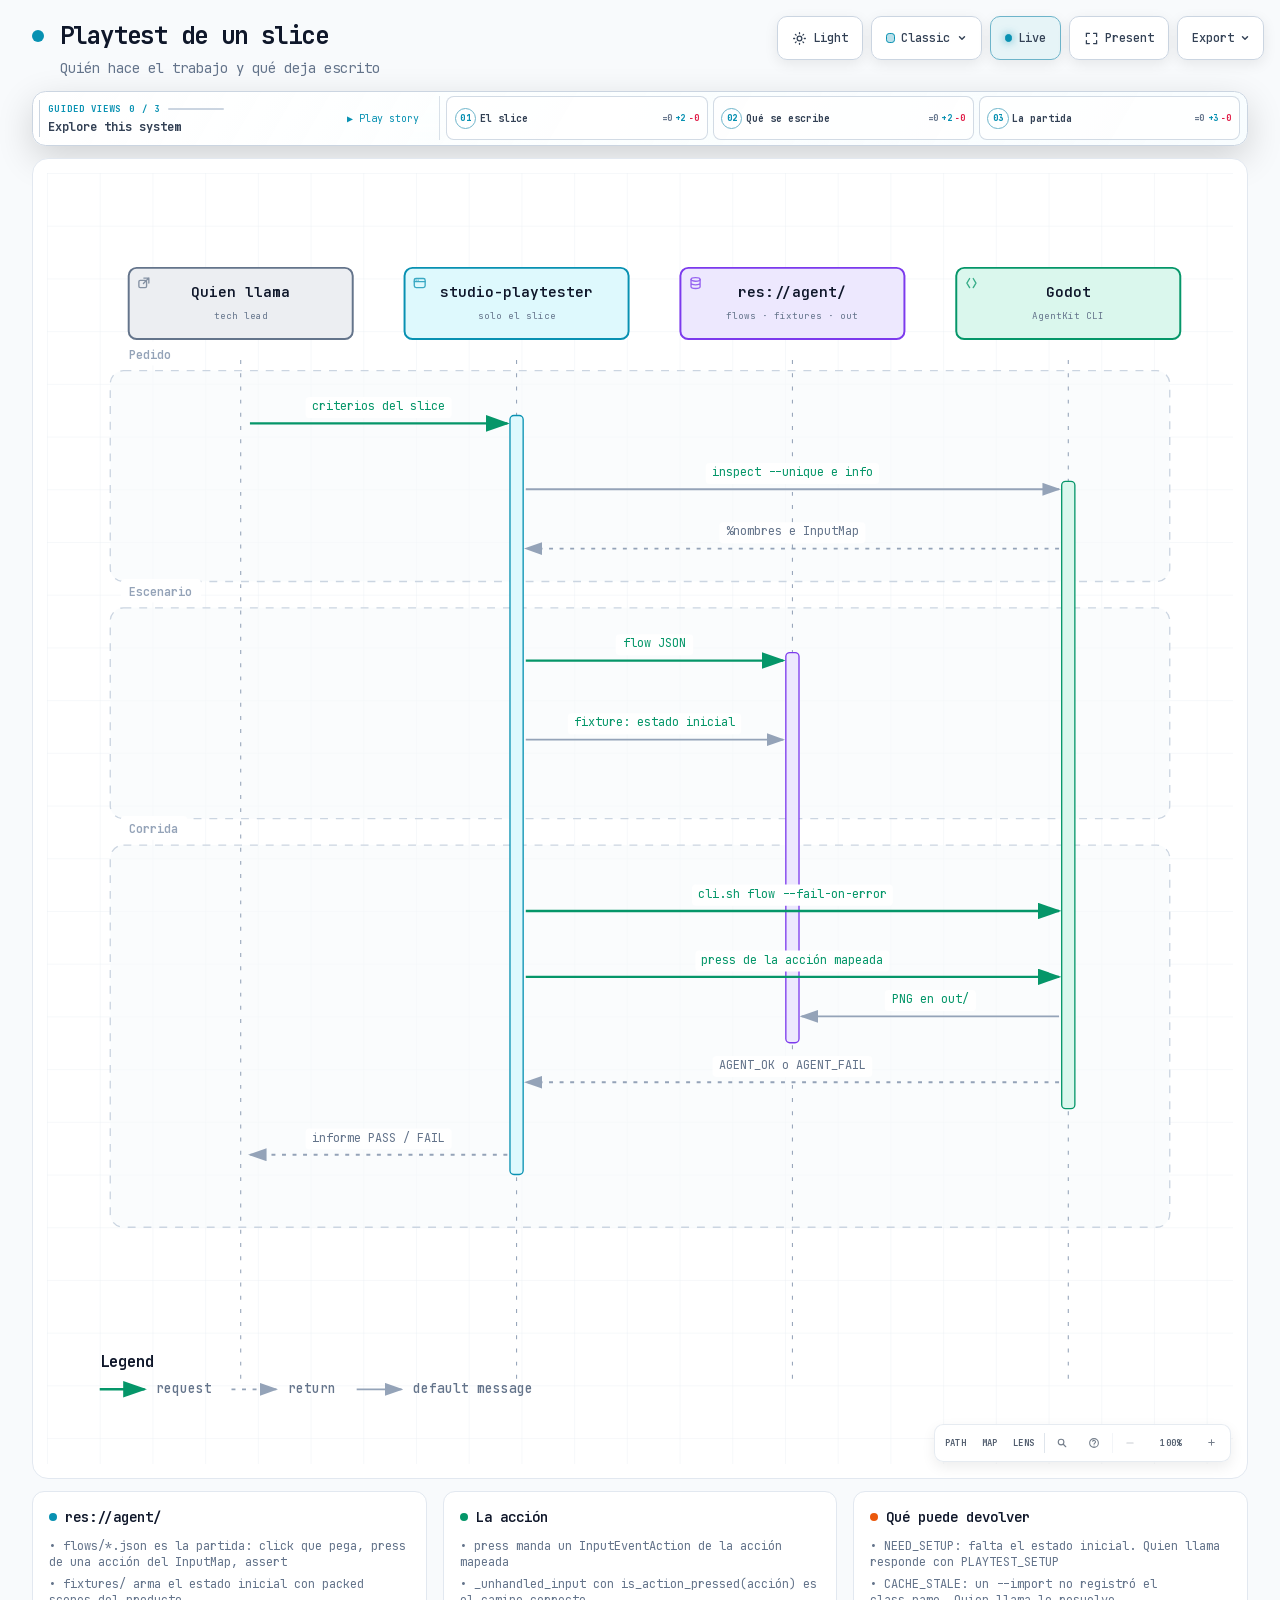
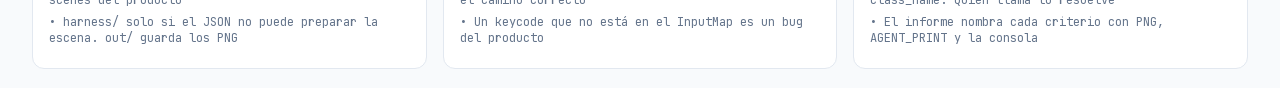
==== commit cbebf565: "Make playtest presses reach mapped actions and document the slice workflow. press now emits an Input" ====
--- a/docs/architecture.html
+++ b/docs/architecture.html
@@ -5083,9 +5083,10 @@
         <div class="pulse-dot"></div>
         <h1>Playtest de un slice</h1>
       </div>
+      <p class="subtitle">Quién hace el trabajo y qué deja escrito</p>
     </div>
 
-    <script id="archify-guided-views-data" type="application/json">[{"id":"ok-path","label":"Con OK del usuario","focus":["user","playtester","inspect","flows","cli","evidence"],"note":"Sin OK no se lanza Godot. inspect --unique, JSON en flows/, flow con --fail-on-error."},{"id":"harness-src","label":"Harness, no src/","focus":["flows","harness","cli"],"note":"Si no hay click, call() a métodos que el juego ya tiene. Nunca agent_* en src/."},{"id":"fail-contract","label":"Qué cuenta como FAIL","focus":["cli","evidence","fail"],"note":"SCRIPT ERROR o AGENT_FAIL es FAIL aunque el botón se haya podido pulsar."}]</script>
+    <script id="archify-guided-views-data" type="application/json">[{"id":"orden","label":"El slice","focus":["caller","playtester"],"note":"Quien llama entrega los criterios. El playtester no pide permiso para empezar."},{"id":"escenario","label":"Qué se escribe","focus":["playtester","agent"],"note":"flows/*.json y, si hace falta, un fixture con el estado inicial. Nada fuera de res://agent/."},{"id":"corrida","label":"La partida","focus":["playtester","godot","caller"],"note":"cli.sh flow en ventana. press es la acción del InputMap. El informe vuelve a quien llamó."}]</script>
 
     <script id="archify-i18n-data" type="application/json">{"locale":"en","messages":{"viewer.kind.frontend":"Frontend","viewer.kind.backend":"Backend","viewer.kind.database":"Database","viewer.kind.cloud":"Cloud","viewer.kind.security":"Security","viewer.kind.messagebus":"Message bus","viewer.kind.external":"External","viewer.kind.neutral":"Neutral","viewer.kind.node":"Node","viewer.kind.start":"Start","viewer.kind.active":"Active","viewer.kind.waiting":"Waiting","viewer.kind.decision":"Decision","viewer.kind.success":"Success","viewer.kind.failure":"Failure","viewer.toolbar.actions":"Diagram actions","viewer.theme.toggle.title":"Toggle theme (T)","viewer.theme.toggle":"Toggle color theme","viewer.theme.dark":"Dark","viewer.theme.light":"Light","viewer.preset.choose.title":"Choose visual style (S cycles)","viewer.preset.choose":"Choose visual style","viewer.preset.style":"Style","viewer.preset.menu":"Visual style","viewer.preset.identity":"Visual identity","viewer.preset.cycles":"S cycles","viewer.preset.classic":"Classic","viewer.preset.classic.short":"Classic","viewer.preset.classic.hint":"Stable technical default","viewer.preset.flow":"Signal Flow","viewer.preset.flow.short":"Flow","viewer.preset.flow.hint":"Motion-forward presentation","viewer.preset.blueprint":"Blueprint","viewer.preset.blueprint.hint":"Engineering review","viewer.preset.editorial":"Editorial","viewer.preset.editorial.hint":"Publication and launch notes","viewer.preset.badge.signalFlow":"SIGNAL FLOW","viewer.preset.badge.blueprint":"BLUEPRINT / REV 01","viewer.preset.badge.editorial":"EDITORIAL / FIELD NOTE","viewer.preset.badge.editorialPlate":"ARCHIFY / PLATE 04","viewer.preset.current":"Visual style: {style}. Choose visual style","viewer.motion.live":"Live","viewer.motion.still":"Still","viewer.motion.pause":"Pause motion","viewer.motion.resume":"Resume motion","viewer.motion.reduced":"Motion paused by reduced-motion preference","viewer.motion.hidden":"Motion paused while this page is hidden","viewer.motion.yielding":"Pause motion; currently yielding to {owner}","viewer.motion.yielding.title":"Live preview enabled · yielding to {owner}","viewer.owner.story":"the guided story","viewer.owner.chapter":"the active chapter","viewer.owner.chapterPreview":"the chapter delta preview","viewer.owner.handoff":"the chapter handoff","viewer.owner.route":"Route Probe","viewer.owner.lens":"Semantic Lens","viewer.owner.relationship":"Relationship Preview","viewer.owner.intent":"Intent Trace","viewer.owner.focus":"semantic focus","viewer.owner.legend":"legend preview","viewer.owner.reader":"reader interaction","viewer.present.enter":"Enter presentation stage","viewer.present.enter.title":"Presentation stage (F)","viewer.present.exit":"Exit presentation stage","viewer.present.exit.title":"Exit presentation stage (F or Escape)","viewer.present.present":"Present","viewer.present.exit.label":"Exit","viewer.export.button":"Export","viewer.export.button.title":"Export diagram (E)","viewer.export.diagram":"Export diagram","viewer.export.menu":"Export","viewer.export.subtitle":"Portable, clean outputs","viewer.export.share":"Share","viewer.export.shareCard":"Share Card","viewer.export.routeShareCard":"Route Share Card","viewer.export.reachShareCard":"Reach Share Card","viewer.export.copyShareCard":"Copy Share Card","viewer.export.copyDiagram":"Copy diagram","viewer.export.clipboardPng":"PNG to clipboard","viewer.export.raster":"Raster images","viewer.export.image":"Image","viewer.export.lossless":"Lossless image","viewer.export.compact":"Compact image","viewer.export.modern":"Modern image","viewer.export.vectorMotion":"Vector and motion","viewer.export.vectorMotion.heading":"Vector \u0026 motion","viewer.export.editable":"Editable vector","viewer.export.motion6s":"6s motion","viewer.export.unsupported":"Not supported by this browser","viewer.export.clipboardUnsupported":"Clipboard image write not supported by this browser","viewer.export.clipboardUnsupported.period":"Clipboard image write not supported by this browser.","viewer.export.clipboardUnsupported.short":"Clipboard image write not supported in this browser.","viewer.export.motionUnavailable":"Motion capture unavailable in this browser","viewer.export.webmUnavailable":"WebM unavailable in this browser","viewer.export.failed":"Export failed: {message}","viewer.export.unknownVariant":"Unknown Share Card variant: {variant}","viewer.export.routeRequired":"Trace a route before exporting a Route Share Card","viewer.export.reachRequired":"Trace authored reach before exporting a Reach Share Card","viewer.export.unknown":"unknown","viewer.export.routeFailed":"Route Share Card export failed: {message}","viewer.export.reachFailed":"Reach Share Card export failed: {message}","viewer.export.copyFailed":"Copy failed: {message}","viewer.export.copiedPng":"Copied PNG to clipboard","viewer.export.copiedShare":"Copied Share Card","viewer.export.downloadedShare":"Downloaded Share Card","viewer.export.downloadedRoute":"Downloaded Route Share Card","viewer.export.downloadedReach":"Downloaded Reach Share Card","viewer.export.downloadedWebm":"Downloaded WebM","viewer.export.recording":"Recording 6 seconds of motion…","viewer.export.card.routeSummary.one":"Route: {source} → {target} · {count} directed hop","viewer.export.card.routeSummary.other":"Route: {source} → {target} · {count} directed hops","viewer.export.card.reachSummary":"Authored {direction} from {origin} · {nodes} · {links} · max {hops}","viewer.export.card.node.one":"{count} node","viewer.export.card.node.other":"{count} nodes","viewer.export.card.link.one":"{count} link","viewer.export.card.link.other":"{count} links","viewer.export.card.hop.one":"{count} hop","viewer.export.card.hop.other":"{count} hops","viewer.export.card.routeBadge":"ARCHIFY · ROUTE · {hops}","viewer.export.card.reachBadge":"ARCHIFY · {direction} REACH","viewer.export.card.defaultBadge":"ARCHIFY · {preset} · {theme}","viewer.export.direction.upstream":"Upstream","viewer.export.direction.downstream":"Downstream","viewer.export.error.canvasUnavailable":"Canvas unavailable for {label}","viewer.export.error.contextUnavailable":"2D canvas context unavailable for {label}","viewer.export.error.toBlobUnavailable":"canvas.toBlob unavailable for {label}","viewer.export.error.toBlobNull":"canvas.toBlob returned no data for {label}","viewer.export.error.variantsCombined":"Share Card variants cannot be combined","viewer.export.error.viewerState":"Share Card export could not remove temporary viewer state","viewer.export.error.routeState":"Route Card export could not preserve the resolved route safely","viewer.export.error.reachState":"Reach Card export could not preserve authored reach safely","viewer.export.error.webmRequirements":"WebM motion export requires a trace animation and browser MediaRecorder support","viewer.export.error.mediaRecorder":"MediaRecorder failed","viewer.export.error.emptyWebm":"MediaRecorder produced an empty WebM","viewer.export.error.webmBackground":"SVG background could not be loaded for WebM export","viewer.guided.region":"Guided diagram views","viewer.guided.previous":"Previous guided view","viewer.guided.previous.title":"Previous guided view ([)","viewer.guided.next":"Next guided view","viewer.guided.next.title":"Next guided view (])","viewer.guided.views":"Guided views","viewer.guided.explore":"Explore this system","viewer.guided.intro":"Step through curated paths without changing the source diagram.","viewer.guided.trail":"Story trail","viewer.guided.beat":"Beat","viewer.guided.nextBeat":"Next","viewer.guided.play":"Play guided story","viewer.guided.play.title":"Play guided story (P)","viewer.guided.pause":"Pause guided story","viewer.guided.pause.title":"Pause guided story (P)","viewer.guided.replay":"Replay guided story","viewer.guided.replay.title":"Replay guided story (P)","viewer.guided.playStory":"Play story","viewer.guided.pauseStory":"Pause","viewer.guided.replayStory":"Replay story","viewer.guided.motionUnavailable":"Story playback unavailable while motion is Still","viewer.guided.enableMotion":"Switch motion to Live to play the guided story","viewer.guided.selectBeatLink":"Select a Story Beat to copy its exact link","viewer.guided.copyMoment":"Copy moment","viewer.guided.momentCopied":"Moment link copied","viewer.guided.momentCopyFailed":"Could not copy story moment link","viewer.guided.copied":"Copied","viewer.guided.copyFailed":"Copy failed","viewer.guided.showAll":"Show all","viewer.guided.showAll.aria":"Show entire diagram","viewer.guided.chapters":"Story chapters","viewer.guided.storyTrail":"Story trail for {label}: {count} beats","viewer.guided.chapter.open":"Open chapter {index} of {total}: {label}, {count} stops","viewer.guided.chapter.current":"Current chapter {index} of {total}: {label}, {count} stops","viewer.guided.chapter.selectedNodes":"{count} selected nodes","viewer.guided.chapter.stops":"{count} stops","viewer.guided.chapter.stop.one":"{count} stop","viewer.guided.chapter.stop.other":"{count} stops","viewer.guided.chapter.current.title":"{label} — current chapter, {count} stops","viewer.guided.chapter.delta.expanded":"{stay} stay, {enter} enter, {leave} leave","viewer.guided.chapter.delta.aria":"Open chapter {index} of {total}: {label}. Chapter focus delta: {delta}","viewer.guided.chapter.delta.title":"{label} — {delta} chapter focus","viewer.guided.handoff":"{from} → {to} · via {label}","viewer.guided.share.chapter":"Chapter {index} / {total}","viewer.guided.share.initial":"Chapter 01 / 01","viewer.guided.share.default":"Guided chapter","viewer.guided.state.ready":"Ready","viewer.guided.state.playing":"Playing","viewer.guided.state.settled":"Settled","viewer.guided.state.paused":"Paused","viewer.guided.state.pinned":"Pinned","viewer.guided.state.still":"Still","viewer.guided.share.step":"Step {index} / {total} · {label}","viewer.guided.share.staticMoment":"{step} · Static moment","viewer.guided.share.complete":"{count} steps complete · {note}","viewer.guided.share.settled":"Path settled for reading.","viewer.guided.share.staticPath":"{count} steps · Static path","viewer.guided.share.ready":"{count} steps · Ready","viewer.guided.share.aria":"{state} chapter {index} of {total}: {label}. {beat}. {route}","viewer.guided.beat.start":"Beat {index} / {total} · {label} · starting point","viewer.guided.beat.forward":"Beat {index} / {total} · {from} → {to}","viewer.guided.beat.reverse":"Beat {index} / {total} · {from} → {to} · reverse authored link","viewer.guided.beat.multiple":"Beat {index} / {total} · {from} ⇄ {to} · {count} authored links","viewer.guided.beat.group":"Beat {index} / {total} · {from} · {to} · grouped · no direct link","viewer.guided.beat.aria.prefix":"Story beat {index} of {total}: {label}. ","viewer.guided.beat.aria.start":"Starting point.","viewer.guided.beat.aria.forward":"From {from} through one authored forward relationship.","viewer.guided.beat.aria.reverse":"From {from}; the authored relationship points from {to} to {from}.","viewer.guided.beat.aria.multiple":"From {from} through {count} authored relationships; shown without arbitrary motion.","viewer.guided.beat.aria.group":"Grouped from {from} with no direct authored relationship.","viewer.guided.caption.start":"Starting point","viewer.guided.caption.grouped":"Grouped transition · no direct authored link","viewer.guided.caption.more":" +{count} more","viewer.guided.caption.reverse":"Reverse authored relationship","viewer.guided.caption.relationships":"{count} authored relationships","viewer.guided.caption.relationship":"Authored relationship","viewer.guided.caption.direction":"authored direction: {from} → {to}","viewer.guided.caption.starting":"Authored starting point","viewer.guided.beatLink":"Copy link to current story moment: Beat {index} of {total}: {label}","viewer.guided.noStory":"This diagram has no authored guided story.","viewer.guide.eyebrow":"Diagram guide","viewer.guide.close":"Close diagram guide","viewer.guide.inspecting":"Inspecting compiled semantics","viewer.guide.actions":"Diagram exploration actions","viewer.guide.find":"Find any node","viewer.guide.find.hint":"Search labels, responsibilities, kinds, and stable IDs.","viewer.guide.route":"Trace a route","viewer.guide.route.aria":"Trace a directed route","viewer.guide.route.hint":"Ask how two semantic nodes connect in authored direction.","viewer.guide.map":"See the whole system","viewer.guide.map.hint":"Open Semantic Radar with a live viewport and stable nodes.","viewer.guide.lens":"Compare semantic kinds","viewer.guide.lens.hint":"Count roles, reveal their traffic, and compare direct authored links.","viewer.guide.story":"Play the guided story","viewer.guide.story.hint":"Walk the authored chapters and real relationships.","viewer.guide.present":"Enter Presentation Stage","viewer.guide.present.hint":"Give the live diagram the viewport without changing export.","viewer.guide.shortcuts":"Additional keyboard shortcuts","viewer.guide.shortcut.export":"Export","viewer.guide.shortcut.theme":"Theme","viewer.guide.shortcut.style":"Style","viewer.guide.shortcut.reset":"Reset","viewer.guide.shortcut.zoomIn":"Zoom in","viewer.guide.shortcut.zoomOut":"Zoom out","viewer.guide.shortcut.close":"Close","viewer.guide.facts":"{nodes} · {relationships} · {views}","viewer.guide.fact.node.one":"{count} semantic node","viewer.guide.fact.node.other":"{count} semantic nodes","viewer.guide.fact.relationship.one":"{count} relationship","viewer.guide.fact.relationship.other":"{count} relationships","viewer.guide.fact.view.one":"{count} guided view","viewer.guide.fact.view.other":"{count} guided views","viewer.guide.story.available.one":"Walk {count} authored chapter and its real relationships.","viewer.guide.story.available.other":"Walk {count} authored chapters and their real relationships.","viewer.guide.story.unavailable":"No authored guided story in this diagram.","viewer.guide.open":"Open diagram guide","viewer.guide.noStory":"This diagram has no authored guided story.","viewer.finder.title":"Find a node","viewer.finder.close":"Close node finder","viewer.finder.placeholder":"Search labels or IDs","viewer.finder.search":"Search diagram nodes","viewer.finder.results":"Diagram nodes","viewer.finder.empty":"No matching nodes","viewer.finder.result.focus":"Focus {label}","viewer.finder.result.routeStart":"Choose {label} as route start","viewer.finder.result.routeTarget":"Choose {label} as route destination, {links}","viewer.finder.status.empty":"No matching nodes","viewer.finder.status.count.one":"{count} matching node","viewer.finder.status.count.other":"{count} matching nodes","viewer.finder.noun.nodes":"nodes","viewer.finder.link.one":"{count} link","viewer.finder.link.other":"{count} links","viewer.finder.result.focus.one":"Focus {label}, {count} related connection","viewer.finder.result.focus.other":"Focus {label}, {count} related connections","viewer.finder.status.filtered":"{visible} of {available} {noun}","viewer.finder.status.all":"{available} {noun}","viewer.passport.eyebrow":"Semantic passport","viewer.passport.metadata":"Node metadata","viewer.passport.evidence":"Verified source evidence","viewer.passport.verified":"Verified source","viewer.passport.verificationScope":"Verified against local Git at the pinned revision. Remote access has not been checked.","viewer.passport.reach":"Authored reach","viewer.passport.reach.trace":"Trace authored reachability","viewer.passport.upstream":"Upstream","viewer.passport.downstream":"Downstream","viewer.passport.upstream.trace":"Trace upstream authored reachability","viewer.passport.downstream.trace":"Trace downstream authored reachability","viewer.passport.close":"Close semantic passport","viewer.passport.copy":"Copy link","viewer.passport.copy.focus":"Copy link to focused node","viewer.passport.relations":"Relations","viewer.passport.relations.show":"Show connected relationships","viewer.passport.relations.hide":"Hide connected relationships","viewer.passport.relations.list":"Connected relationships","viewer.passport.copyRelation":"Copy relation","viewer.passport.copyNode":"Copy node","viewer.passport.copyPinned":"Copy link to pinned relationship","viewer.passport.copySource":"Copy link to source node","viewer.passport.copy.focused.success":"Focused node link copied","viewer.passport.copy.pinned.success":"Pinned relationship link copied","viewer.passport.copy.focused.failed":"Could not copy focused node link","viewer.passport.copy.pinned.failed":"Could not copy pinned relationship link","viewer.passport.relationship.none":"No connected relationships","viewer.passport.relationship.count.one":"{count} relation","viewer.passport.relationship.count.other":"{count} relations","viewer.passport.relationship.show.one":"Show {count} connected relationship","viewer.passport.relationship.show.other":"Show {count} connected relationships","viewer.passport.relationship.summary":"{out} outgoing · {in} incoming{loops}","viewer.passport.relationship.loops":" · {count} loop","viewer.passport.relationship.explorer":"Direct relationship explorer","viewer.passport.relationship.help":"Use arrow keys to explore relationships. Press Enter or Space to pin details; Escape clears.","viewer.passport.relationship.loopsBack":"loops back","viewer.passport.relationship.connectsTo":"connects to","viewer.passport.relationship.connectsFrom":"connects from","viewer.passport.relationship.pinned":"Pinned relationship · {from} → {to} · {label}","viewer.passport.relationship.inspect":"Inspect relationship {index} of {total}: {from} to {to}, {label}. Press Enter for details.","viewer.passport.relationship.group.out":"Outgoing","viewer.passport.relationship.group.in":"Incoming","viewer.passport.relationship.group.loop":"Self loops","viewer.passport.relationship.row":"{group}: {relationship}, {neighbor}","viewer.passport.relationship.direction.out":"OUT →","viewer.passport.relationship.direction.in":"← IN","viewer.passport.relationship.direction.loop":"LOOP","viewer.passport.sourceCount.one":"{count} verified source reference","viewer.passport.sourceCount.other":"{count} verified source references","viewer.passport.sourceMarker":"SRC","viewer.passport.beacon.one":"{count} verified source; focus this node to inspect","viewer.passport.beacon.other":"{count} verified sources; focus this node to inspect","viewer.passport.repository.open":"Open verified repository revision {revision}","viewer.passport.source.open":"Open verified source {path} at revision {revision}","viewer.passport.source.openLink":"Open ↗","viewer.passport.reach.upstream.one":"Trace {count} upstream authored node","viewer.passport.reach.upstream.other":"Trace {count} upstream authored nodes","viewer.passport.reach.downstream.one":"Trace {count} downstream authored node","viewer.passport.reach.downstream.other":"Trace {count} downstream authored nodes","viewer.passport.reach.noUpstream":"No upstream authored nodes","viewer.passport.reach.noDownstream":"No downstream authored nodes","viewer.passport.reach.status":"{direction} · {nodes} nodes · {links} links · max {hops} hops","viewer.route.eyebrow":"Route probe","viewer.route.start":"Choose a start node","viewer.route.start.find":"Find start","viewer.route.start.find.aria":"Find a route start","viewer.route.copy":"Copy link","viewer.route.copy.aria":"Copy link to traced route","viewer.route.clear":"Clear","viewer.route.clear.aria":"Clear route probe","viewer.route.traced":"Traced route","viewer.route.pickTwo":"Pick two semantic nodes on the diagram","viewer.route.pickOne":"Pick a semantic node on the diagram","viewer.route.controls":"Route journey controls","viewer.route.previous":"Previous route position","viewer.route.play":"Play route journey","viewer.route.pause":"Pause route journey","viewer.route.replay":"Replay route journey","viewer.route.next":"Next route position","viewer.route.journey":"Journey","viewer.route.pause.label":"Pause","viewer.route.replay.label":"Replay","viewer.route.overview":"Overview","viewer.route.overview.aria":"Show complete route overview","viewer.route.instructions":"Choose the source, then the destination. Direction matters.","viewer.route.destination":"Choose a destination from {label}","viewer.route.destination.find":"Find target","viewer.route.destination.find.aria":"Find a reachable route destination","viewer.route.differentDestination":"Choose a different destination","viewer.route.distinct":"A route needs two distinct semantic nodes.","viewer.route.unreachable":"No directed route to {label}","viewer.route.unreachable.detail":"{target} is not reachable from {source}. Pick a highlighted destination.","viewer.route.start.instructions":"Select the source. The next step will reveal only directed destinations.","viewer.route.copy.success":"Traced route link copied","viewer.route.copy.failed":"Could not copy traced route link","viewer.route.position":"Route position {index} of {total}: {label}","viewer.route.step":"Step {index} of {total} · {phase} · {label}","viewer.route.motionRequired":"Automatic journey requires Live motion","viewer.route.trigger.clear":"Clear traced route","viewer.route.overview.status":"{nodes} · {hops} · shortest authored route","viewer.route.overview.node.one":"{count} node","viewer.route.overview.node.other":"{count} nodes","viewer.route.overview.hop.one":"{count} directed hop","viewer.route.overview.hop.other":"{count} directed hops","viewer.route.phase.playing":"Playing","viewer.route.phase.complete":"Complete","viewer.route.phase.inspecting":"Inspecting","viewer.route.destination.count.one":"{count} directed destination available. Pick a highlighted node.","viewer.route.destination.count.other":"{count} directed destinations available. Pick a highlighted node.","viewer.route.noOutgoing":"No outgoing route starts here. Clear and choose another source.","viewer.route.result.title":"{source} to {target}","viewer.route.finder.source.title":"Choose route start","viewer.route.finder.source.placeholder":"Search route sources","viewer.route.finder.source.empty":"No matching route sources","viewer.route.finder.source.results":"Nodes that can start a route","viewer.route.finder.source.noun":"route sources","viewer.route.finder.source.badge":"start","viewer.route.finder.target.title":"Destination from {label}","viewer.route.finder.target.placeholder":"Search reachable destinations","viewer.route.finder.target.empty":"No matching reachable destinations","viewer.route.finder.target.results":"Reachable route destinations","viewer.route.finder.target.noun":"reachable destinations","viewer.route.hop.one":"{count} hop","viewer.route.hop.other":"{count} hops","viewer.lens.eyebrow":"Semantic lens","viewer.lens.title":"Compare system roles","viewer.lens.close":"Close semantic lens","viewer.lens.instruction":"Choose up to two semantic kinds. One reveals its real traffic; two compare only direct authored relationships.","viewer.lens.kinds":"Semantic kinds","viewer.lens.choose":"Choose a kind to inspect its nodes and touching relationships.","viewer.lens.copy":"Copy link to semantic lens","viewer.lens.clear":"Clear semantic lens","viewer.lens.open":"Open semantic lens","viewer.lens.openActive":"Open active semantic lens","viewer.lens.legend":"Semantic legend","viewer.lens.legend.inspect.one":"Inspect {label}, {count} node","viewer.lens.legend.inspect.other":"Inspect {label}, {count} nodes","viewer.lens.kind.count.one":"{label}, {count} node","viewer.lens.kind.count.other":"{label}, {count} nodes","viewer.lens.compare.one":"{first} → {second}: {forward} · {second} → {first}: {reverse} · {count} direct relationship","viewer.lens.compare.other":"{first} → {second}: {forward} · {second} → {first}: {reverse} · {count} direct relationships","viewer.lens.single":"{nodes} · {relationships} · connected peers remain visible","viewer.lens.node.one":"{count} {label} node","viewer.lens.node.other":"{count} {label} nodes","viewer.lens.relationship.one":"{count} touching relationship","viewer.lens.relationship.other":"{count} touching relationships","viewer.radar.title":"Semantic radar","viewer.radar.building":"Building overview","viewer.radar.openFull":"Open full semantic radar","viewer.radar.open":"Open radar","viewer.radar.close":"Close semantic radar","viewer.radar.surface":"Diagram overview. Click a node to focus it, or use arrow keys to pan.","viewer.radar.click":"Click node","viewer.radar.drag":"Drag to pan","viewer.radar.space":"Semantic radar needs more MAP space.","viewer.radar.nodes":"Semantic diagram radar nodes","viewer.radar.focus":"Focus {label} from Semantic Radar","viewer.radar.status":"{count} nodes · {viewport}","viewer.radar.fullMap":"{count} nodes · full map","viewer.radar.compacted":"Radar compacted to avoid covering the Semantic Passport or MAP controls.","viewer.radar.cancelWaiting":"Cancel semantic radar waiting for more MAP space","viewer.radar.needsSpace":"Semantic radar needs more visible MAP space","viewer.radar.viewport.full":"full map","viewer.radar.viewport.width":"{percent}% width","viewer.radar.viewport.scale":"{percent}% viewport","viewer.nav.controls":"Diagram view controls","viewer.nav.route":"Trace a directed route","viewer.nav.route.title":"Trace route (R)","viewer.nav.route.short":"PATH","viewer.nav.radar":"Open semantic radar","viewer.nav.radar.title":"Semantic radar (M)","viewer.nav.radar.short":"MAP","viewer.nav.lens":"Open semantic lens","viewer.nav.lens.title":"Semantic lens (L)","viewer.nav.lens.short":"LENS","viewer.nav.find":"Find a node","viewer.nav.find.title":"Find a node (/)","viewer.nav.guide":"Open diagram guide","viewer.nav.guide.title":"Diagram guide (?)","viewer.nav.zoomOut":"Zoom out","viewer.nav.zoomOut.title":"Zoom out (-)","viewer.nav.reset":"Reset diagram view","viewer.nav.reset.title":"Reset view (0)","viewer.nav.read":"READ","viewer.nav.zoomIn":"Zoom in","viewer.nav.zoomIn.title":"Zoom in (+)","viewer.nav.camera":"{hint}. Reset diagram view","viewer.nav.camera.title":"{semantic}{hint} · reset view (0)","viewer.nav.camera.semantic":"Semantic camera active · ","viewer.nav.level.map":"MAP","viewer.nav.level.read":"READ","viewer.nav.level.full":"FULL","viewer.nav.level.auto":"AUTO","viewer.nav.detail.map":"Zoom in to reveal relationship labels and node context","viewer.nav.detail.read":"Zoom in again to reveal tags and annotations","viewer.nav.detail.full":"Full diagram detail","viewer.intent.summary":"{label}. {out} outgoing, {in} incoming{loops}. {total} connections. Press Enter for details.","viewer.intent.loops":", {count} self loop","viewer.common.copied":"Copied","viewer.common.copyFailed":"Copy failed","viewer.common.copyLink":"Copy link","viewer.common.clear":"Clear","viewer.common.close":"Close"}}</script>
     <div class="guided-views no-print" id="guided-views" hidden aria-label="Guided diagram views">
@@ -5130,9 +5131,9 @@
     <!-- Main Diagram -->
     <div class="diagram-container" data-detail-level="read"
          data-preset-badge-editorial-plate="ARCHIFY / PLATE 04">
-      <svg viewBox="0 0 1167 534" role="img" lang="en" aria-labelledby="archify-diagram-title archify-diagram-description" data-preset="classic" data-quality-profile="showcase">
+      <svg viewBox="0 0 900 980" role="img" lang="en" aria-labelledby="archify-diagram-title archify-diagram-description" data-animation="trace" data-preset="classic" data-quality-profile="showcase">
         <title id="archify-diagram-title">Playtest de un slice</title>
-        <desc id="archify-diagram-description">A workflow diagram generated by Archify.</desc>
+        <desc id="archify-diagram-description">Quién hace el trabajo y qué deja escrito</desc>
         <!-- Definitions -->
         <defs>
           <marker id="arrowhead" markerWidth="10" markerHeight="7" refX="9" refY="3.5" orient="auto">
@@ -5155,195 +5156,186 @@
         <!-- Background Grid -->
         <rect width="100%" height="100%" fill="url(#grid)" />
 
-        <!-- Swimlanes -->
-        <rect data-graph-role="structural-frame" data-composition-frame-kind="lane" data-composition-frame-id="lane-0" x="40" y="52" width="1111" height="106" rx="10" class="c-lane" stroke-width="1"/>
-        <text x="54" y="74" class="t-dim" font-size="10" font-weight="600">01 / Cursor</text>
-
-        <rect data-graph-role="structural-frame" data-composition-frame-kind="lane" data-composition-frame-id="lane-1" x="40" y="178" width="1111" height="106" rx="10" class="c-lane" stroke-width="1"/>
-        <text x="54" y="200" class="t-dim" font-size="10" font-weight="600">02 / res://agent/</text>
-
-        <rect data-graph-role="structural-frame" data-composition-frame-kind="lane" data-composition-frame-id="lane-2" x="40" y="304" width="1111" height="106" rx="10" class="c-lane" stroke-width="1"/>
-        <text x="54" y="326" class="t-dim" font-size="10" font-weight="600">03 / Godot + AgentKit</text>
-
-        <!-- Phase headers -->
-        <line x1="72" y1="35" x2="418.2" y2="35" class="a-security" stroke-width="1.1"/>
-        <rect x="72" y="27" width="346.2" height="16" rx="4" class="c-mask"/>
-        <text x="245.1" y="39" class="t-security" font-size="8" font-weight="600" text-anchor="middle">OK</text>
-        <line x1="446.20000000000005" y1="35" x2="658.2" y2="35" class="a-emphasis" stroke-width="1.1"/>
-        <rect x="446.20000000000005" y="27" width="212.00000000000006" height="16" rx="4" class="c-mask"/>
-        <text x="552.2" y="39" class="t-backend" font-size="8" font-weight="600" text-anchor="middle">Descubrir y JSON</text>
-        <line x1="799.4000000000001" y1="35" x2="1115" y2="35" class="a-default" stroke-width="1.1"/>
-        <rect x="799.4000000000001" y="27" width="315.5999999999999" height="16" rx="4" class="c-mask"/>
-        <text x="957.2" y="39" class="t-muted" font-size="8" font-weight="600" text-anchor="middle">Correr y evidencia</text>
-
-        <!-- Workflow groups -->
-        <rect data-graph-role="structural-frame" data-composition-frame-kind="group" data-composition-frame-id="group-0" x="534.2" y="216" width="389.20000000000005" height="64" rx="9" class="c-lane" stroke-width="1"/>
-        <text x="544.2" y="214" class="t-backend" font-size="7" font-weight="600">Sí playtest</text>
-
-        <!-- Edge paths -->
-        <path data-edge-from="user" data-edge-to="playtester" data-edge-label="OK de este playtest" data-edge-key="0" data-edge-id="ask-ok" data-composition-points="188,120;297.2,120" d="M 188 120 L 297.2 120" class="a-emphasis" stroke-width="1.8" marker-end="url(#arrowhead-emphasis)"/>
-        <path data-edge-from="playtester" data-edge-to="inspect" data-edge-label="cli.sh inspect" data-edge-key="1" data-edge-id="do-inspect" data-composition-points="372.2,154;372.2,231;492.2,231;492.2,346" d="M 372.2 154 L 372.2 231 L 492.2 231 L 492.2 346" class="a-default" stroke-width="1.4" marker-end="url(#arrowhead)"/>
-        <path data-edge-from="cli" data-edge-to="fail" data-edge-label="SCRIPT ERROR" data-edge-key="2" data-edge-id="engine-fail" data-composition-points="845.4000000000001,406;845.4000000000001,426;1069,426;1069,398" d="M 845.4000000000001 406 L 845.4000000000001 426 L 1069 426 L 1069 398" class="a-security" stroke-width="1.4" marker-end="url(#arrowhead-security)"/>
-        <path data-edge-from="harness" data-edge-to="cli" data-edge-label="call.harness" data-edge-key="3" data-edge-id="harness-run" data-composition-points="845.4000000000001,272;845.4000000000001,294;935.4000000000001,294;935.4000000000001,372;919.4000000000001,372" d="M 845.4000000000001 272 L 845.4000000000001 294 L 935.4000000000001 294 L 935.4000000000001 372 L 919.4000000000001 372" class="a-default" stroke-width="1.4" marker-end="url(#arrowhead)"/>
-        <path data-edge-from="flows" data-edge-to="harness" data-edge-label="sin click útil" data-edge-key="4" data-edge-id="need-harness" data-composition-points="686.2,246;771.4000000000001,246" d="M 686.2 246 L 771.4000000000001 246" class="a-dashed" stroke-width="1.4" marker-end="url(#arrowhead-dashed)"/>
-        <path data-edge-from="cli" data-edge-to="evidence" data-edge-label="AGENT_OK" data-edge-key="5" data-edge-id="ok-evidence" data-composition-points="919.4000000000001,372;935.4000000000001,372;935.4000000000001,231;1069,231;1069,146" d="M 919.4000000000001 372 L 935.4000000000001 372 L 935.4000000000001 231 L 1069 231 L 1069 146" class="a-emphasis" stroke-width="1.8" marker-end="url(#arrowhead-emphasis)"/>
-        <path data-edge-from="flows" data-edge-to="cli" data-edge-label="flow JSON" data-edge-key="6" data-edge-id="run-clicks" data-composition-points="612.2,272;612.2,372;771.4000000000001,372" d="M 612.2 272 L 612.2 372 L 771.4000000000001 372" class="a-emphasis" stroke-width="1.8" marker-end="url(#arrowhead-emphasis)"/>
-        <path data-edge-from="inspect" data-edge-to="flows" data-edge-label="escribe %nodos" data-edge-key="7" data-edge-id="write-flow" data-composition-points="492.2,346;492.2,294;612.2,294;612.2,272" d="M 492.2 346 L 492.2 294 L 612.2 294 L 612.2 272" class="a-default" stroke-width="1.4" marker-end="url(#arrowhead)"/>
-
-        <!-- Nodes -->
-        <g id="node-user" data-node-id="user" data-node-label="Vos" tabindex="0" role="button" aria-label="Focus Vos, aceptás este slice, Cursor › OK" aria-pressed="false" data-node-kind="external" data-node-sublabel="aceptás este slice" data-node-context="Cursor › OK">
-          <title>Vos · aceptás este slice · Cursor › OK</title>
-          <rect x="48" y="94" width="140" height="52" rx="6" class="c-mask"/>
-          <rect x="48" y="94" width="140" height="52" rx="6" class="c-external" stroke-width="1.5"/>
-          <g aria-hidden="true" data-semantic-sigil="external" class="semantic-sigil s-external" transform="translate(54 100) scale(0.6875)">
+        <!-- Time Segments -->
+        <rect data-graph-role="structural-frame" data-composition-frame-kind="segment" data-composition-frame-id="0" x="48" y="150" width="804" height="160" rx="10" class="c-lane" stroke-width="1"/>
+
+        <rect data-graph-role="structural-frame" data-composition-frame-kind="segment" data-composition-frame-id="1" x="48" y="330" width="804" height="160" rx="10" class="c-lane" stroke-width="1"/>
+
+        <rect data-graph-role="structural-frame" data-composition-frame-kind="segment" data-composition-frame-id="2" x="48" y="510" width="804" height="290" rx="10" class="c-lane" stroke-width="1"/>
+
+        <!-- Lifelines -->
+        <path d="M 147 142 L 147 915" class="a-default" stroke-width="0.8" stroke-dasharray="3,7"/>
+        <path d="M 356.33333333333337 142 L 356.33333333333337 915" class="a-default" stroke-width="0.8" stroke-dasharray="3,7"/>
+        <path d="M 565.6666666666667 142 L 565.6666666666667 915" class="a-default" stroke-width="0.8" stroke-dasharray="3,7"/>
+        <path d="M 775 142 L 775 915" class="a-default" stroke-width="0.8" stroke-dasharray="3,7"/>
+
+        <!-- Activations -->
+        <rect x="351.33333333333337" y="184" width="10" height="576" rx="3" class="c-mask"/>
+        <rect x="351.33333333333337" y="184" width="10" height="576" rx="3" class="c-frontend" stroke-width="1"/>
+        <rect x="770" y="234" width="10" height="476" rx="3" class="c-mask"/>
+        <rect x="770" y="234" width="10" height="476" rx="3" class="c-backend" stroke-width="1"/>
+        <rect x="560.6666666666667" y="364" width="10" height="296" rx="3" class="c-mask"/>
+        <rect x="560.6666666666667" y="364" width="10" height="296" rx="3" class="c-database" stroke-width="1"/>
+
+        <!-- Messages -->
+        <g data-edge-from="caller" data-edge-to="playtester" data-edge-label="criterios del slice" data-edge-key="0">
+          <path data-composition-edge-from="caller" data-composition-edge-to="playtester" data-composition-points="154,190;349.33333333333337,190" d="M 154 190 L 349.33333333333337 190" class="a-emphasis" data-animate="edge" style="--step:0" stroke-width="1.8" marker-end="url(#arrowhead-emphasis)"/>
+        <g data-detail="context">
+          <rect x="196.26666666666668" y="170" width="110.8" height="16" rx="3" class="c-mask"/>
+          <text x="251.66666666666669" y="180" class="t-backend" font-size="9" text-anchor="middle">criterios del slice</text>
+        </g>
+        </g>
+
+        <g data-edge-from="playtester" data-edge-to="godot" data-edge-label="inspect --unique e info" data-edge-key="1">
+          <path data-composition-edge-from="playtester" data-composition-edge-to="godot" data-composition-points="363.33333333333337,240;768,240" d="M 363.33333333333337 240 L 768 240" class="a-default" data-animate="edge" style="--step:1" stroke-width="1.4" marker-end="url(#arrowhead)"/>
+        <g data-detail="context">
+          <rect x="499.86666666666673" y="220" width="131.60000000000002" height="16" rx="3" class="c-mask"/>
+          <text x="565.6666666666667" y="230" class="t-backend" font-size="9" text-anchor="middle">inspect --unique e info</text>
+        </g>
+        </g>
+
+        <g data-edge-from="godot" data-edge-to="playtester" data-edge-label="%nombres e InputMap" data-edge-key="2">
+          <path data-composition-edge-from="godot" data-composition-edge-to="playtester" data-composition-points="768,285;363.33333333333337,285" d="M 768 285 L 363.33333333333337 285" class="a-default" data-animate="edge" style="--step:2" stroke-width="1.4" stroke-dasharray="3,5" marker-end="url(#arrowhead)"/>
+        <g data-detail="context">
+          <rect x="510.26666666666677" y="265" width="110.8" height="16" rx="3" class="c-mask"/>
+          <text x="565.6666666666667" y="275" class="t-muted" font-size="9" text-anchor="middle">%nombres e InputMap</text>
+        </g>
+        </g>
+
+        <g data-edge-from="playtester" data-edge-to="agent" data-edge-label="flow JSON" data-edge-key="3">
+          <path data-composition-edge-from="playtester" data-composition-edge-to="agent" data-composition-points="363.33333333333337,370;558.6666666666667,370" d="M 363.33333333333337 370 L 558.6666666666667 370" class="a-emphasis" data-animate="edge" style="--step:3" stroke-width="1.8" marker-end="url(#arrowhead-emphasis)"/>
+        <g data-detail="context">
+          <rect x="431.6000000000001" y="350" width="58.800000000000004" height="16" rx="3" class="c-mask"/>
+          <text x="461.00000000000006" y="360" class="t-backend" font-size="9" text-anchor="middle">flow JSON</text>
+        </g>
+        </g>
+
+        <g data-edge-from="playtester" data-edge-to="agent" data-edge-label="fixture: estado inicial" data-edge-key="4">
+          <path data-composition-edge-from="playtester" data-composition-edge-to="agent" data-composition-points="363.33333333333337,430;558.6666666666667,430" d="M 363.33333333333337 430 L 558.6666666666667 430" class="a-default" data-animate="edge" style="--step:4" stroke-width="1.4" marker-end="url(#arrowhead)"/>
+        <g data-detail="context">
+          <rect x="395.20000000000005" y="410" width="131.60000000000002" height="16" rx="3" class="c-mask"/>
+          <text x="461.00000000000006" y="420" class="t-backend" font-size="9" text-anchor="middle">fixture: estado inicial</text>
+        </g>
+        </g>
+
+        <g data-edge-from="playtester" data-edge-to="godot" data-edge-label="cli.sh flow --fail-on-error" data-edge-key="5">
+          <path data-composition-edge-from="playtester" data-composition-edge-to="godot" data-composition-points="363.33333333333337,560;768,560" d="M 363.33333333333337 560 L 768 560" class="a-emphasis" data-animate="edge" style="--step:5" stroke-width="1.8" marker-end="url(#arrowhead-emphasis)"/>
+        <g data-detail="context">
+          <rect x="489.46666666666675" y="540" width="152.4" height="16" rx="3" class="c-mask"/>
+          <text x="565.6666666666667" y="550" class="t-backend" font-size="9" text-anchor="middle">cli.sh flow --fail-on-error</text>
+        </g>
+        </g>
+
+        <g data-edge-from="playtester" data-edge-to="godot" data-edge-label="press de la acción mapeada" data-edge-key="6">
+          <path data-composition-edge-from="playtester" data-composition-edge-to="godot" data-composition-points="363.33333333333337,610;768,610" d="M 363.33333333333337 610 L 768 610" class="a-emphasis" data-animate="edge" style="--step:6" stroke-width="1.8" marker-end="url(#arrowhead-emphasis)"/>
+        <g data-detail="context">
+          <rect x="492.0666666666667" y="590" width="147.20000000000002" height="16" rx="3" class="c-mask"/>
+          <text x="565.6666666666667" y="600" class="t-backend" font-size="9" text-anchor="middle">press de la acción mapeada</text>
+        </g>
+        </g>
+
+        <g data-edge-from="godot" data-edge-to="agent" data-edge-label="PNG en out/" data-edge-key="7">
+          <path data-composition-edge-from="godot" data-composition-edge-to="agent" data-composition-points="768,640;572.6666666666667,640" d="M 768 640 L 572.6666666666667 640" class="a-default" data-animate="edge" style="--step:7" stroke-width="1.4" marker-end="url(#arrowhead)"/>
+        <g data-detail="context">
+          <rect x="635.7333333333333" y="620" width="69.2" height="16" rx="3" class="c-mask"/>
+          <text x="670.3333333333334" y="630" class="t-backend" font-size="9" text-anchor="middle">PNG en out/</text>
+        </g>
+        </g>
+
+        <g data-edge-from="godot" data-edge-to="playtester" data-edge-label="AGENT_OK o AGENT_FAIL" data-edge-key="8">
+          <path data-composition-edge-from="godot" data-composition-edge-to="playtester" data-composition-points="768,690;363.33333333333337,690" d="M 768 690 L 363.33333333333337 690" class="a-default" data-animate="edge" style="--step:8" stroke-width="1.4" stroke-dasharray="3,5" marker-end="url(#arrowhead)"/>
+        <g data-detail="context">
+          <rect x="505.0666666666667" y="670" width="121.2" height="16" rx="3" class="c-mask"/>
+          <text x="565.6666666666667" y="680" class="t-muted" font-size="9" text-anchor="middle">AGENT_OK o AGENT_FAIL</text>
+        </g>
+        </g>
+
+        <g data-edge-from="playtester" data-edge-to="caller" data-edge-label="informe PASS / FAIL" data-edge-key="9">
+          <path data-composition-edge-from="playtester" data-composition-edge-to="caller" data-composition-points="349.33333333333337,745;154,745" d="M 349.33333333333337 745 L 154 745" class="a-default" data-animate="edge" style="--step:9" stroke-width="1.4" stroke-dasharray="3,5" marker-end="url(#arrowhead)"/>
+        <g data-detail="context">
+          <rect x="196.26666666666668" y="725" width="110.8" height="16" rx="3" class="c-mask"/>
+          <text x="251.66666666666669" y="735" class="t-muted" font-size="9" text-anchor="middle">informe PASS / FAIL</text>
+        </g>
+        </g>
+
+        <!-- Segment Labels -->
+        <g data-graph-role="segment-label" data-segment-id="0">
+          <rect x="56" y="128" width="45.2" height="18" rx="3" class="c-mask"/>
+          <text x="62" y="141" class="t-dim" font-size="9" font-weight="600">Pedido</text>
+        </g>
+        <g data-graph-role="segment-label" data-segment-id="1">
+          <rect x="56" y="308" width="60.800000000000004" height="18" rx="3" class="c-mask"/>
+          <text x="62" y="321" class="t-dim" font-size="9" font-weight="600">Escenario</text>
+        </g>
+        <g data-graph-role="segment-label" data-segment-id="2">
+          <rect x="56" y="488" width="50.4" height="18" rx="3" class="c-mask"/>
+          <text x="62" y="501" class="t-dim" font-size="9" font-weight="600">Corrida</text>
+        </g>
+
+        <!-- Participants -->
+        <g id="node-caller" data-node-id="caller" data-node-label="Quien llama" tabindex="0" role="button" aria-label="Focus Quien llama, tech lead, Sequence participant" aria-pressed="false" data-node-kind="external" data-node-sublabel="tech lead" data-node-context="Sequence participant">
+          <title>Quien llama · tech lead · Sequence participant</title>
+          <rect x="62" y="72" width="170" height="54" rx="6" class="c-mask"/>
+          <rect x="62" y="72" width="170" height="54" rx="6" class="c-external" data-animate="node" style="--step:0" stroke-width="1.5"/>
+          <g aria-hidden="true" data-semantic-sigil="external" class="semantic-sigil s-external" transform="translate(68 78) scale(0.6875)">
             <rect x="2.5" y="5" width="8.5" height="8" rx="1.5"/>
             <path d="M8 2.5h5.5V8M13.5 2.5 7.5 8.5"/>
           </g>
-          <text data-node-label="" data-detail-anchor="" x="118" y="115" class="t-primary" font-size="11" font-weight="600" text-anchor="middle">Vos</text>
-          <text data-detail="context" x="118" y="132" class="t-muted" font-size="8" text-anchor="middle">aceptás este slice</text>
+          <text data-node-label="" data-detail-anchor="" x="147" y="94" class="t-primary" font-size="11" font-weight="600" text-anchor="middle">Quien llama</text>
+          <text data-detail="context" x="147" y="111" class="t-muted" font-size="7" text-anchor="middle">tech lead</text>
         </g>
 
-        <g id="node-playtester" data-node-id="playtester" data-node-label="studio-playtester" tabindex="0" role="button" aria-label="Focus studio-playtester, todos los criterios, Cursor › OK" aria-pressed="false" data-node-kind="frontend" data-node-sublabel="todos los criterios" data-node-tag="sin OK → stop" data-node-context="Cursor › OK">
-          <title>studio-playtester · todos los criterios · Cursor › OK · sin OK → stop</title>
-          <rect x="297.2" y="86" width="150" height="68" rx="6" class="c-mask"/>
-          <rect x="297.2" y="86" width="150" height="68" rx="6" class="c-frontend" stroke-width="1.5"/>
-          <g aria-hidden="true" data-semantic-sigil="frontend" class="semantic-sigil s-frontend" transform="translate(303.2 92) scale(0.6875)">
+        <g id="node-playtester" data-node-id="playtester" data-node-label="studio-playtester" tabindex="0" role="button" aria-label="Focus studio-playtester, solo el slice, Sequence participant" aria-pressed="false" data-node-kind="frontend" data-node-sublabel="solo el slice" data-node-context="Sequence participant">
+          <title>studio-playtester · solo el slice · Sequence participant</title>
+          <rect x="271.33333333333337" y="72" width="170" height="54" rx="6" class="c-mask"/>
+          <rect x="271.33333333333337" y="72" width="170" height="54" rx="6" class="c-frontend" data-animate="node" style="--step:1" stroke-width="1.5"/>
+          <g aria-hidden="true" data-semantic-sigil="frontend" class="semantic-sigil s-frontend" transform="translate(277.33333333333337 78) scale(0.6875)">
             <rect x="2" y="3" width="12" height="10" rx="2"/>
             <path d="M2 6.5h12"/>
             <circle cx="4.1" cy="4.8" r=".7" class="sigil-fill"/>
             <circle cx="6.3" cy="4.8" r=".7" class="sigil-fill"/>
           </g>
-          <text data-node-label="" data-detail-anchor="" x="372.2" y="107" class="t-primary" font-size="11" font-weight="600" text-anchor="middle">studio-playtester</text>
-          <text data-detail="context" x="372.2" y="124" class="t-muted" font-size="8" text-anchor="middle">todos los criterios</text>
-        <text data-detail="fine" x="372.2" y="142" class="t-frontend" font-size="7" text-anchor="middle">sin OK → stop</text>
+          <text data-node-label="" data-detail-anchor="" x="356.33333333333337" y="94" class="t-primary" font-size="11" font-weight="600" text-anchor="middle">studio-playtester</text>
+          <text data-detail="context" x="356.33333333333337" y="111" class="t-muted" font-size="7" text-anchor="middle">solo el slice</text>
         </g>
 
-        <g id="node-evidence" data-node-id="evidence" data-node-label="AGENT_OK + PNG" tabindex="0" role="button" aria-label="Focus AGENT_OK + PNG, res://agent/out, Cursor › Correr y evidencia" aria-pressed="false" data-node-kind="database" data-node-sublabel="res://agent/out" data-node-context="Cursor › Correr y evidencia">
-          <title>AGENT_OK + PNG · res://agent/out · Cursor › Correr y evidencia</title>
-          <rect x="995" y="94" width="148" height="52" rx="6" class="c-mask"/>
-          <rect x="995" y="94" width="148" height="52" rx="6" class="c-database" stroke-width="1.5"/>
-          <g aria-hidden="true" data-semantic-sigil="database" class="semantic-sigil s-database" transform="translate(1001 100) scale(0.6875)">
+        <g id="node-agent" data-node-id="agent" data-node-label="res://agent/" tabindex="0" role="button" aria-label="Focus res://agent/, flows · fixtures · out, Sequence participant" aria-pressed="false" data-node-kind="database" data-node-sublabel="flows · fixtures · out" data-node-context="Sequence participant">
+          <title>res://agent/ · flows · fixtures · out · Sequence participant</title>
+          <rect x="480.66666666666674" y="72" width="170" height="54" rx="6" class="c-mask"/>
+          <rect x="480.66666666666674" y="72" width="170" height="54" rx="6" class="c-database" data-animate="node" style="--step:2" stroke-width="1.5"/>
+          <g aria-hidden="true" data-semantic-sigil="database" class="semantic-sigil s-database" transform="translate(486.66666666666674 78) scale(0.6875)">
             <ellipse cx="8" cy="4" rx="5" ry="2"/>
             <path d="M3 4v8c0 1.1 2.2 2 5 2s5-.9 5-2V4M3 8c0 1.1 2.2 2 5 2s5-.9 5-2"/>
           </g>
-          <text data-node-label="" data-detail-anchor="" x="1069" y="115" class="t-primary" font-size="11" font-weight="600" text-anchor="middle">AGENT_OK + PNG</text>
-          <text data-detail="context" x="1069" y="132" class="t-muted" font-size="8" text-anchor="middle">res://agent/out</text>
+          <text data-node-label="" data-detail-anchor="" x="565.6666666666667" y="94" class="t-primary" font-size="11" font-weight="600" text-anchor="middle">res://agent/</text>
+          <text data-detail="context" x="565.6666666666667" y="111" class="t-muted" font-size="7" text-anchor="middle">flows · fixtures · out</text>
         </g>
 
-        <g id="node-flows" data-node-id="flows" data-node-label="flows/*.json" tabindex="0" role="button" aria-label="Focus flows/*.json, click · press · assert, res://agent/ › Sí playtest › Descubrir y JSON" aria-pressed="false" data-node-kind="database" data-node-sublabel="click · press · assert" data-node-context="res://agent/ › Sí playtest › Descubrir y JSON">
-          <title>flows/*.json · click · press · assert · res://agent/ › Sí playtest › Descubrir y JSON</title>
-          <rect x="538.2" y="220" width="148" height="52" rx="6" class="c-mask"/>
-          <rect x="538.2" y="220" width="148" height="52" rx="6" class="c-database" stroke-width="1.5"/>
-          <g aria-hidden="true" data-semantic-sigil="database" class="semantic-sigil s-database" transform="translate(544.2 226) scale(0.6875)">
-            <ellipse cx="8" cy="4" rx="5" ry="2"/>
-            <path d="M3 4v8c0 1.1 2.2 2 5 2s5-.9 5-2V4M3 8c0 1.1 2.2 2 5 2s5-.9 5-2"/>
-          </g>
-          <text data-node-label="" data-detail-anchor="" x="612.2" y="241" class="t-primary" font-size="11" font-weight="600" text-anchor="middle">flows/*.json</text>
-          <text data-detail="context" x="612.2" y="258" class="t-muted" font-size="8" text-anchor="middle">click · press · assert</text>
-        </g>
-
-        <g id="node-harness" data-node-id="harness" data-node-label="harness/*.gd" tabindex="0" role="button" aria-label="Focus harness/*.gd, call(_on_play), res://agent/ › Sí playtest › Correr y evidencia" aria-pressed="false" data-node-kind="backend" data-node-sublabel="call(_on_play)" data-node-context="res://agent/ › Sí playtest › Correr y evidencia">
-          <title>harness/*.gd · call(_on_play) · res://agent/ › Sí playtest › Correr y evidencia</title>
-          <rect x="771.4000000000001" y="220" width="148" height="52" rx="6" class="c-mask"/>
-          <rect x="771.4000000000001" y="220" width="148" height="52" rx="6" class="c-backend" stroke-width="1.5"/>
-          <g aria-hidden="true" data-semantic-sigil="backend" class="semantic-sigil s-backend" transform="translate(777.4000000000001 226) scale(0.6875)">
+        <g id="node-godot" data-node-id="godot" data-node-label="Godot" tabindex="0" role="button" aria-label="Focus Godot, AgentKit CLI, Sequence participant" aria-pressed="false" data-node-kind="backend" data-node-sublabel="AgentKit CLI" data-node-context="Sequence participant">
+          <title>Godot · AgentKit CLI · Sequence participant</title>
+          <rect x="690" y="72" width="170" height="54" rx="6" class="c-mask"/>
+          <rect x="690" y="72" width="170" height="54" rx="6" class="c-backend" data-animate="node" style="--step:3" stroke-width="1.5"/>
+          <g aria-hidden="true" data-semantic-sigil="backend" class="semantic-sigil s-backend" transform="translate(696 78) scale(0.6875)">
             <path d="M6 3 3 8l3 5M10 3l3 5-3 5"/>
           </g>
-          <text data-node-label="" data-detail-anchor="" x="845.4000000000001" y="241" class="t-primary" font-size="11" font-weight="600" text-anchor="middle">harness/*.gd</text>
-          <text data-detail="context" x="845.4000000000001" y="258" class="t-muted" font-size="8" text-anchor="middle">call(_on_play)</text>
+          <text data-node-label="" data-detail-anchor="" x="775" y="94" class="t-primary" font-size="11" font-weight="600" text-anchor="middle">Godot</text>
+          <text data-detail="context" x="775" y="111" class="t-muted" font-size="7" text-anchor="middle">AgentKit CLI</text>
         </g>
 
-        <g id="node-inspect" data-node-id="inspect" data-node-label="inspect --unique" tabindex="0" role="button" aria-label="Focus inspect --unique, %PlaySolo y el árbol, Godot + AgentKit › Descubrir y JSON" aria-pressed="false" data-node-kind="backend" data-node-sublabel="%PlaySolo y el árbol" data-node-context="Godot + AgentKit › Descubrir y JSON">
-          <title>inspect --unique · %PlaySolo y el árbol · Godot + AgentKit › Descubrir y JSON</title>
-          <rect x="417.2" y="346" width="150" height="52" rx="6" class="c-mask"/>
-          <rect x="417.2" y="346" width="150" height="52" rx="6" class="c-backend" stroke-width="1.5"/>
-          <g aria-hidden="true" data-semantic-sigil="backend" class="semantic-sigil s-backend" transform="translate(423.2 352) scale(0.6875)">
-            <path d="M6 3 3 8l3 5M10 3l3 5-3 5"/>
+        <!-- Legend -->
+        <g data-legend="">
+          <text x="40" y="906" class="t-primary" font-size="12" font-weight="650">Legend</text>
+          <g data-legend-semantic-kind="emphasis" data-legend-x="40" data-legend-baseline="926" data-legend-width="78">
+            <path d="M 40 923 L 74 923" class="a-emphasis" stroke-width="1.8" marker-end="url(#arrowhead-emphasis)"/>
+            <text x="83" y="926" class="t-muted" font-size="10" font-weight="500">request</text>
           </g>
-          <text data-node-label="" data-detail-anchor="" x="492.2" y="367" class="t-primary" font-size="11" font-weight="600" text-anchor="middle">inspect --unique</text>
-          <text data-detail="context" x="492.2" y="384" class="t-muted" font-size="8" text-anchor="middle">%PlaySolo y el árbol</text>
-        </g>
-
-        <g id="node-cli" data-node-id="cli" data-node-label="cli.sh flow" tabindex="0" role="button" aria-label="Focus cli.sh flow, --fail-on-error, Godot + AgentKit › Correr y evidencia" aria-pressed="false" data-node-kind="backend" data-node-sublabel="--fail-on-error" data-node-tag="ventana" data-node-context="Godot + AgentKit › Correr y evidencia">
-          <title>cli.sh flow · --fail-on-error · Godot + AgentKit › Correr y evidencia · ventana</title>
-          <rect x="771.4000000000001" y="338" width="148" height="68" rx="6" class="c-mask"/>
-          <rect x="771.4000000000001" y="338" width="148" height="68" rx="6" class="c-backend" stroke-width="1.5"/>
-          <g aria-hidden="true" data-semantic-sigil="backend" class="semantic-sigil s-backend" transform="translate(777.4000000000001 344) scale(0.6875)">
-            <path d="M6 3 3 8l3 5M10 3l3 5-3 5"/>
+          <g data-legend-semantic-kind="return" data-legend-x="140" data-legend-baseline="926" data-legend-width="73">
+            <path d="M 140 923 L 174 923" class="a-default" stroke-width="1.4" stroke-dasharray="3,5" marker-end="url(#arrowhead)"/>
+            <text x="183" y="926" class="t-muted" font-size="10" font-weight="500">return</text>
           </g>
-          <text data-node-label="" data-detail-anchor="" x="845.4000000000001" y="359" class="t-primary" font-size="11" font-weight="600" text-anchor="middle">cli.sh flow</text>
-          <text data-detail="context" x="845.4000000000001" y="376" class="t-muted" font-size="8" text-anchor="middle">--fail-on-error</text>
-        <text data-detail="fine" x="845.4000000000001" y="394" class="t-backend" font-size="7" text-anchor="middle">ventana</text>
-        </g>
-
-        <g id="node-fail" data-node-id="fail" data-node-label="AGENT_FAIL" tabindex="0" role="button" aria-label="Focus AGENT_FAIL, SCRIPT ERROR cuenta, Godot + AgentKit › Correr y evidencia" aria-pressed="false" data-node-kind="security" data-node-sublabel="SCRIPT ERROR cuenta" data-node-context="Godot + AgentKit › Correr y evidencia">
-          <title>AGENT_FAIL · SCRIPT ERROR cuenta · Godot + AgentKit › Correr y evidencia</title>
-          <rect x="995" y="346" width="148" height="52" rx="6" class="c-mask"/>
-          <rect x="995" y="346" width="148" height="52" rx="6" class="c-security" stroke-width="1.5"/>
-          <g aria-hidden="true" data-semantic-sigil="security" class="semantic-sigil s-security" transform="translate(1001 352) scale(0.6875)">
-            <path d="M8 2.2 13 4v3.5c0 3.1-1.8 5.4-5 6.5-3.2-1.1-5-3.4-5-6.5V4Z"/>
-            <path d="m5.8 8 1.5 1.5 3-3"/>
-          </g>
-          <text data-node-label="" data-detail-anchor="" x="1069" y="367" class="t-primary" font-size="11" font-weight="600" text-anchor="middle">AGENT_FAIL</text>
-          <text data-detail="context" x="1069" y="384" class="t-muted" font-size="8" text-anchor="middle">SCRIPT ERROR cuenta</text>
-        </g>
-
-        <!-- Edge labels -->
-        <g data-detail="context" data-edge-from="user" data-edge-to="playtester" data-edge-label="OK de este playtest" data-edge-key="0" data-edge-id="ask-ok">
-          <rect x="192" y="100" width="101.2" height="14" rx="3" class="c-mask"/>
-          <text x="242.6" y="110" class="t-backend" font-size="8" text-anchor="middle">OK de este playtest</text>
-        </g>
-        <g data-detail="context" data-edge-from="playtester" data-edge-to="inspect" data-edge-label="cli.sh inspect" data-edge-key="1" data-edge-id="do-inspect">
-          <rect x="393.59999999999997" y="211" width="77.2" height="14" rx="3" class="c-mask"/>
-          <text x="432.2" y="221" class="t-muted" font-size="8" text-anchor="middle">cli.sh inspect</text>
-        </g>
-        <g data-detail="context" data-edge-from="cli" data-edge-to="fail" data-edge-label="SCRIPT ERROR" data-edge-key="2" data-edge-id="engine-fail">
-          <rect x="923.4000000000001" y="406" width="67.6" height="14" rx="3" class="c-mask"/>
-          <text x="957.2" y="416" class="t-security" font-size="8" text-anchor="middle">SCRIPT ERROR</text>
-        </g>
-        <g data-detail="context" data-edge-from="harness" data-edge-to="cli" data-edge-label="call.harness" data-edge-key="3" data-edge-id="harness-run">
-          <rect x="856.6000000000001" y="274" width="67.6" height="14" rx="3" class="c-mask"/>
-          <text x="890.4000000000001" y="284" class="t-muted" font-size="8" text-anchor="middle">call.harness</text>
-        </g>
-        <g data-detail="context" data-edge-from="flows" data-edge-to="harness" data-edge-label="sin click útil" data-edge-key="4" data-edge-id="need-harness">
-          <rect x="690.2" y="226" width="77.2" height="14" rx="3" class="c-mask"/>
-          <text x="728.8000000000001" y="236" class="t-database" font-size="8" text-anchor="middle">sin click útil</text>
-        </g>
-        <g data-detail="context" data-edge-from="cli" data-edge-to="evidence" data-edge-label="AGENT_OK" data-edge-key="5" data-edge-id="ok-evidence">
-          <rect x="978" y="211" width="48.4" height="14" rx="3" class="c-mask"/>
-          <text x="1002.2" y="221" class="t-backend" font-size="8" text-anchor="middle">AGENT_OK</text>
-        </g>
-        <g data-detail="context" data-edge-from="flows" data-edge-to="cli" data-edge-label="flow JSON" data-edge-key="6" data-edge-id="run-clicks">
-          <rect x="665.2" y="352" width="53.199999999999996" height="14" rx="3" class="c-mask"/>
-          <text x="691.8000000000001" y="362" class="t-backend" font-size="8" text-anchor="middle">flow JSON</text>
-        </g>
-        <g data-detail="context" data-edge-from="inspect" data-edge-to="flows" data-edge-label="escribe %nodos" data-edge-key="7" data-edge-id="write-flow">
-          <rect x="513.6" y="274" width="77.2" height="14" rx="3" class="c-mask"/>
-          <text x="552.2" y="284" class="t-muted" font-size="8" text-anchor="middle">escribe %nodos</text>
-        </g>
-
-        <!-- Legend -->
-        <g data-legend="" data-legend-bridge="">
-          <text x="20" y="434" class="t-primary" font-size="12" font-weight="650">Legend</text>
-          <g data-legend-semantic-kind="frontend" data-legend-kind="frontend" data-legend-label="User UI" data-legend-x="20" data-legend-baseline="454" data-legend-width="74">
-            <rect x="20" y="446" width="14" height="9" rx="2" class="c-frontend" stroke-width="1"/>
-            <text x="42" y="454" class="t-muted" font-size="7.5" font-weight="500">User UI</text>
-          </g>
-          <g data-legend-semantic-kind="backend" data-legend-kind="backend" data-legend-label="Agent logic" data-legend-x="101" data-legend-baseline="454" data-legend-width="91">
-            <rect x="101" y="446" width="14" height="9" rx="2" class="c-backend" stroke-width="1"/>
-            <text x="123" y="454" class="t-muted" font-size="7.5" font-weight="500">Agent logic</text>
-          </g>
-          <g data-legend-semantic-kind="security" data-legend-kind="security" data-legend-label="Policy" data-legend-x="199" data-legend-baseline="454" data-legend-width="70">
-            <rect x="199" y="446" width="14" height="9" rx="2" class="c-security" stroke-width="1"/>
-            <text x="221" y="454" class="t-muted" font-size="7.5" font-weight="500">Policy</text>
-          </g>
-          <g data-legend-semantic-kind="database" data-legend-kind="database" data-legend-label="Context / trace" data-legend-x="276" data-legend-baseline="454" data-legend-width="109">
-            <rect x="276" y="446" width="14" height="9" rx="2" class="c-database" stroke-width="1"/>
-            <text x="298" y="454" class="t-muted" font-size="7.5" font-weight="500">Context / trace</text>
-          </g>
-          <g data-legend-semantic-kind="external" data-legend-kind="external" data-legend-label="External system" data-legend-x="392" data-legend-baseline="454" data-legend-width="109">
-            <rect x="392" y="446" width="14" height="9" rx="2" class="c-external" stroke-width="1"/>
-            <text x="414" y="454" class="t-muted" font-size="7.5" font-weight="500">External system</text>
+          <g data-legend-semantic-kind="default" data-legend-x="235" data-legend-baseline="926" data-legend-width="118">
+            <path d="M 235 923 L 269 923" class="a-default" stroke-width="1.4" marker-end="url(#arrowhead)"/>
+            <text x="278" y="926" class="t-muted" font-size="10" font-weight="500">default message</text>
           </g>
         </g>
       </svg>
@@ -5535,34 +5527,36 @@
       <div class="card">
         <div class="card-header">
           <div class="card-dot cyan"></div>
-          <h3>Comandos</h3>
+          <h3>res://agent/</h3>
         </div>
         <ul>
-          <li>&bull; cli.sh /ABS/PROJECT inspect --unique</li>
-          <li>&bull; cli.sh /ABS/PROJECT flow --flow=boot_smoke.json --fail-on-error</li>
-          <li>&bull; capture y flow: ventana. Nunca godot -s /tmp/*.gd</li>
+          <li>&bull; flows/*.json es la partida: click que pega, press de una acción del InputMap, assert</li>
+          <li>&bull; fixtures/ arma el estado inicial con packed scenes del producto</li>
+          <li>&bull; harness/ solo si el JSON no puede preparar la escena. out/ guarda los PNG</li>
         </ul>
       </div>
 
       <div class="card">
         <div class="card-header">
           <div class="card-dot emerald"></div>
-          <h3>res://agent/</h3>
+          <h3>La acción</h3>
         </div>
         <ul>
-          <li>&bull; flows: clicks de jugador; try_click + repeat si el botón llega tarde</li>
-          <li>&bull; harness: call() a _métodos que el juego ya tiene. out/: PNG + AGENT_*</li>
+          <li>&bull; press manda un InputEventAction de la acción mapeada</li>
+          <li>&bull; _unhandled_input con is_action_pressed(acción) es el camino correcto</li>
+          <li>&bull; Un keycode que no está en el InputMap es un bug del producto</li>
         </ul>
       </div>
 
       <div class="card">
         <div class="card-header">
-          <div class="card-dot rose"></div>
-          <h3>Contrato</h3>
+          <div class="card-dot orange"></div>
+          <h3>Qué puede devolver</h3>
         </div>
         <ul>
-          <li>&bull; Sin OK, el playtester para. SCRIPT ERROR = FAIL aunque el click ande</li>
-          <li>&bull; Helpers nunca en src/. agent_* en el glue = FAIL</li>
+          <li>&bull; NEED_SETUP: falta el estado inicial. Quien llama responde con PLAYTEST_SETUP</li>
+          <li>&bull; CACHE_STALE: un --import no registró el class_name. Quien llama lo resuelve</li>
+          <li>&bull; El informe nombra cada criterio con PNG, AGENT_PRINT y la consola</li>
         </ul>
       </div>
     </div>
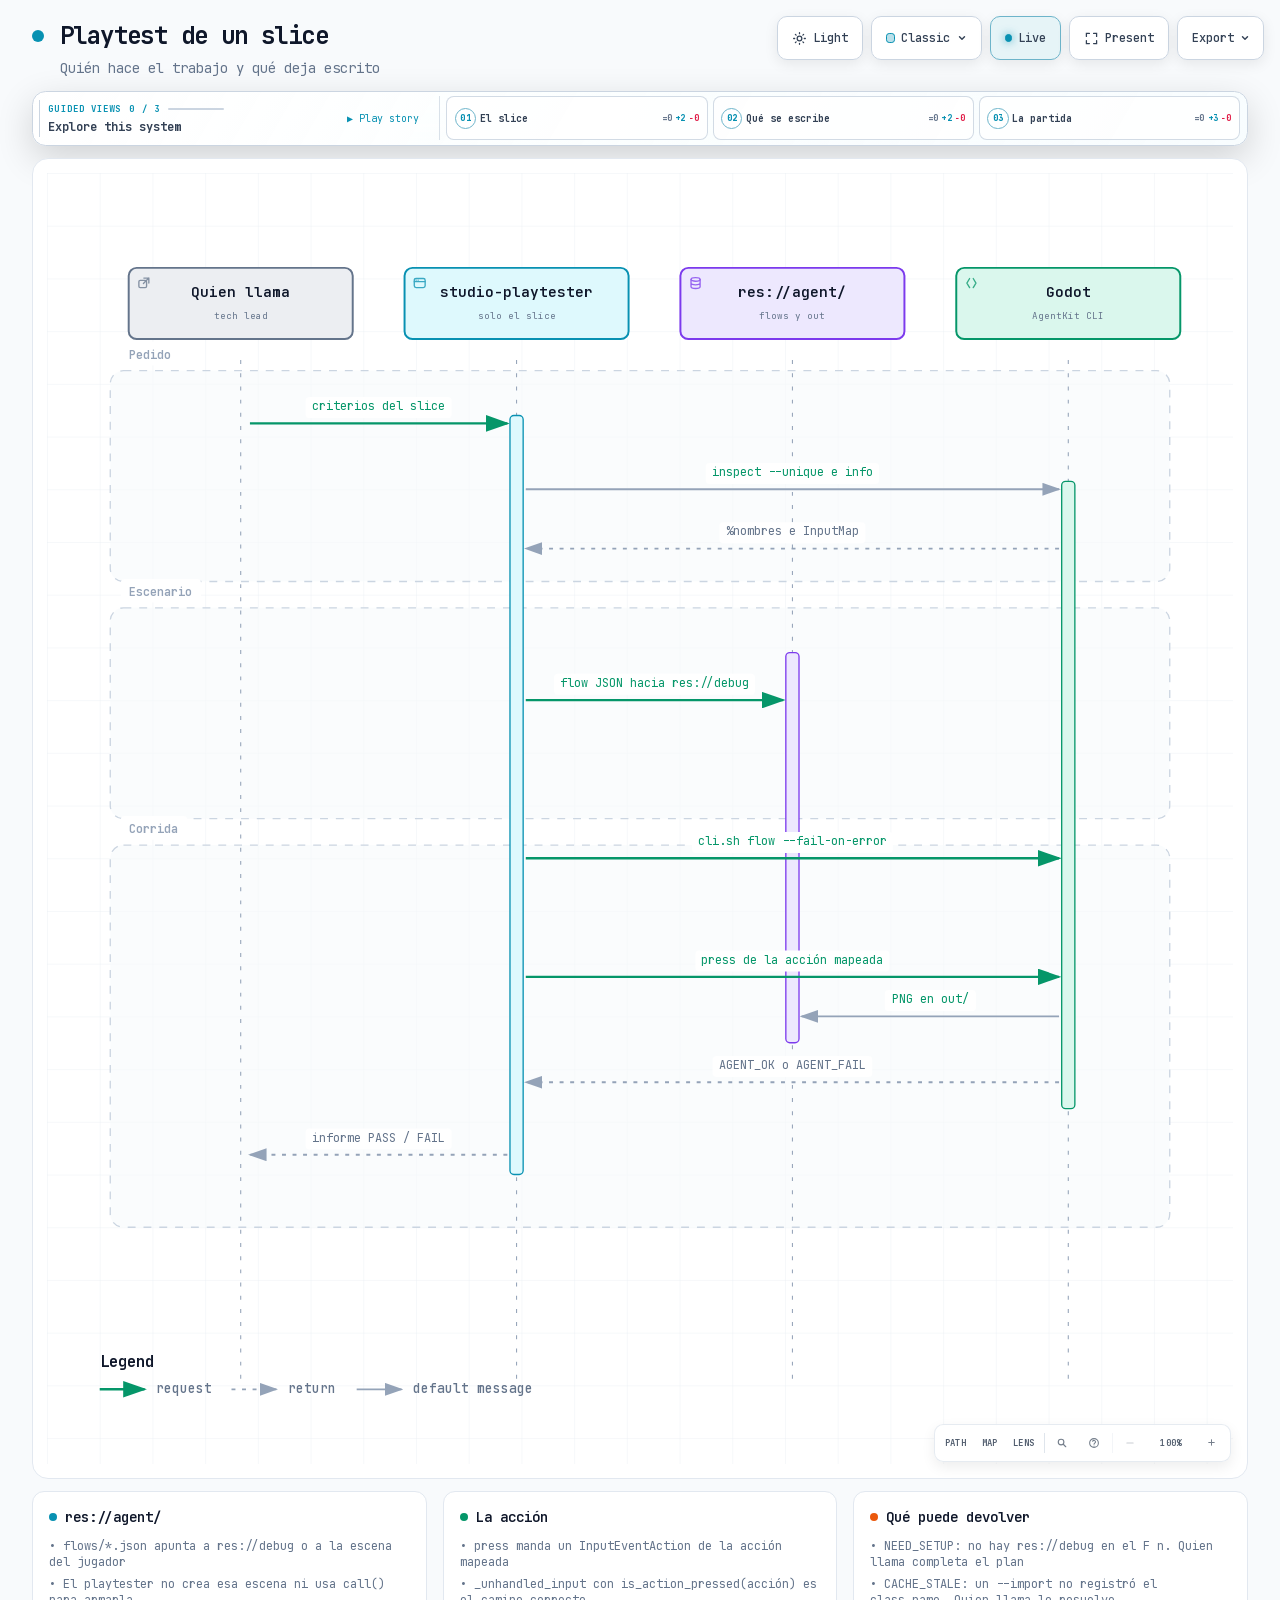
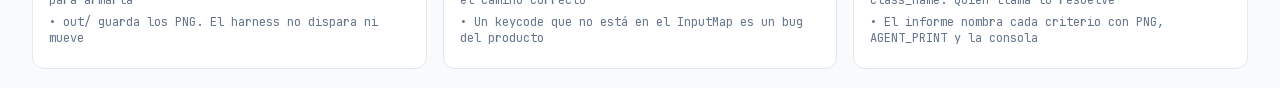
==== commit e8ea2091: "Play the approved debug scene instead of building one in the flow. The playtester only writes res://" ====
--- a/docs/architecture.html
+++ b/docs/architecture.html
@@ -5086,7 +5086,7 @@
       <p class="subtitle">Quién hace el trabajo y qué deja escrito</p>
     </div>
 
-    <script id="archify-guided-views-data" type="application/json">[{"id":"orden","label":"El slice","focus":["caller","playtester"],"note":"Quien llama entrega los criterios. El playtester no pide permiso para empezar."},{"id":"escenario","label":"Qué se escribe","focus":["playtester","agent"],"note":"flows/*.json y, si hace falta, un fixture con el estado inicial. Nada fuera de res://agent/."},{"id":"corrida","label":"La partida","focus":["playtester","godot","caller"],"note":"cli.sh flow en ventana. press es la acción del InputMap. El informe vuelve a quien llamó."}]</script>
+    <script id="archify-guided-views-data" type="application/json">[{"id":"orden","label":"El slice","focus":["caller","playtester"],"note":"Quien llama entrega los criterios. El playtester no pide permiso para empezar."},{"id":"escenario","label":"Qué se escribe","focus":["playtester","agent"],"note":"Solo el flow. La escena res://debug ya la armó el developer."},{"id":"corrida","label":"La partida","focus":["playtester","godot","caller"],"note":"cli.sh flow en ventana. press es la acción del InputMap. El informe vuelve a quien llamó."}]</script>
 
     <script id="archify-i18n-data" type="application/json">{"locale":"en","messages":{"viewer.kind.frontend":"Frontend","viewer.kind.backend":"Backend","viewer.kind.database":"Database","viewer.kind.cloud":"Cloud","viewer.kind.security":"Security","viewer.kind.messagebus":"Message bus","viewer.kind.external":"External","viewer.kind.neutral":"Neutral","viewer.kind.node":"Node","viewer.kind.start":"Start","viewer.kind.active":"Active","viewer.kind.waiting":"Waiting","viewer.kind.decision":"Decision","viewer.kind.success":"Success","viewer.kind.failure":"Failure","viewer.toolbar.actions":"Diagram actions","viewer.theme.toggle.title":"Toggle theme (T)","viewer.theme.toggle":"Toggle color theme","viewer.theme.dark":"Dark","viewer.theme.light":"Light","viewer.preset.choose.title":"Choose visual style (S cycles)","viewer.preset.choose":"Choose visual style","viewer.preset.style":"Style","viewer.preset.menu":"Visual style","viewer.preset.identity":"Visual identity","viewer.preset.cycles":"S cycles","viewer.preset.classic":"Classic","viewer.preset.classic.short":"Classic","viewer.preset.classic.hint":"Stable technical default","viewer.preset.flow":"Signal Flow","viewer.preset.flow.short":"Flow","viewer.preset.flow.hint":"Motion-forward presentation","viewer.preset.blueprint":"Blueprint","viewer.preset.blueprint.hint":"Engineering review","viewer.preset.editorial":"Editorial","viewer.preset.editorial.hint":"Publication and launch notes","viewer.preset.badge.signalFlow":"SIGNAL FLOW","viewer.preset.badge.blueprint":"BLUEPRINT / REV 01","viewer.preset.badge.editorial":"EDITORIAL / FIELD NOTE","viewer.preset.badge.editorialPlate":"ARCHIFY / PLATE 04","viewer.preset.current":"Visual style: {style}. Choose visual style","viewer.motion.live":"Live","viewer.motion.still":"Still","viewer.motion.pause":"Pause motion","viewer.motion.resume":"Resume motion","viewer.motion.reduced":"Motion paused by reduced-motion preference","viewer.motion.hidden":"Motion paused while this page is hidden","viewer.motion.yielding":"Pause motion; currently yielding to {owner}","viewer.motion.yielding.title":"Live preview enabled · yielding to {owner}","viewer.owner.story":"the guided story","viewer.owner.chapter":"the active chapter","viewer.owner.chapterPreview":"the chapter delta preview","viewer.owner.handoff":"the chapter handoff","viewer.owner.route":"Route Probe","viewer.owner.lens":"Semantic Lens","viewer.owner.relationship":"Relationship Preview","viewer.owner.intent":"Intent Trace","viewer.owner.focus":"semantic focus","viewer.owner.legend":"legend preview","viewer.owner.reader":"reader interaction","viewer.present.enter":"Enter presentation stage","viewer.present.enter.title":"Presentation stage (F)","viewer.present.exit":"Exit presentation stage","viewer.present.exit.title":"Exit presentation stage (F or Escape)","viewer.present.present":"Present","viewer.present.exit.label":"Exit","viewer.export.button":"Export","viewer.export.button.title":"Export diagram (E)","viewer.export.diagram":"Export diagram","viewer.export.menu":"Export","viewer.export.subtitle":"Portable, clean outputs","viewer.export.share":"Share","viewer.export.shareCard":"Share Card","viewer.export.routeShareCard":"Route Share Card","viewer.export.reachShareCard":"Reach Share Card","viewer.export.copyShareCard":"Copy Share Card","viewer.export.copyDiagram":"Copy diagram","viewer.export.clipboardPng":"PNG to clipboard","viewer.export.raster":"Raster images","viewer.export.image":"Image","viewer.export.lossless":"Lossless image","viewer.export.compact":"Compact image","viewer.export.modern":"Modern image","viewer.export.vectorMotion":"Vector and motion","viewer.export.vectorMotion.heading":"Vector \u0026 motion","viewer.export.editable":"Editable vector","viewer.export.motion6s":"6s motion","viewer.export.unsupported":"Not supported by this browser","viewer.export.clipboardUnsupported":"Clipboard image write not supported by this browser","viewer.export.clipboardUnsupported.period":"Clipboard image write not supported by this browser.","viewer.export.clipboardUnsupported.short":"Clipboard image write not supported in this browser.","viewer.export.motionUnavailable":"Motion capture unavailable in this browser","viewer.export.webmUnavailable":"WebM unavailable in this browser","viewer.export.failed":"Export failed: {message}","viewer.export.unknownVariant":"Unknown Share Card variant: {variant}","viewer.export.routeRequired":"Trace a route before exporting a Route Share Card","viewer.export.reachRequired":"Trace authored reach before exporting a Reach Share Card","viewer.export.unknown":"unknown","viewer.export.routeFailed":"Route Share Card export failed: {message}","viewer.export.reachFailed":"Reach Share Card export failed: {message}","viewer.export.copyFailed":"Copy failed: {message}","viewer.export.copiedPng":"Copied PNG to clipboard","viewer.export.copiedShare":"Copied Share Card","viewer.export.downloadedShare":"Downloaded Share Card","viewer.export.downloadedRoute":"Downloaded Route Share Card","viewer.export.downloadedReach":"Downloaded Reach Share Card","viewer.export.downloadedWebm":"Downloaded WebM","viewer.export.recording":"Recording 6 seconds of motion…","viewer.export.card.routeSummary.one":"Route: {source} → {target} · {count} directed hop","viewer.export.card.routeSummary.other":"Route: {source} → {target} · {count} directed hops","viewer.export.card.reachSummary":"Authored {direction} from {origin} · {nodes} · {links} · max {hops}","viewer.export.card.node.one":"{count} node","viewer.export.card.node.other":"{count} nodes","viewer.export.card.link.one":"{count} link","viewer.export.card.link.other":"{count} links","viewer.export.card.hop.one":"{count} hop","viewer.export.card.hop.other":"{count} hops","viewer.export.card.routeBadge":"ARCHIFY · ROUTE · {hops}","viewer.export.card.reachBadge":"ARCHIFY · {direction} REACH","viewer.export.card.defaultBadge":"ARCHIFY · {preset} · {theme}","viewer.export.direction.upstream":"Upstream","viewer.export.direction.downstream":"Downstream","viewer.export.error.canvasUnavailable":"Canvas unavailable for {label}","viewer.export.error.contextUnavailable":"2D canvas context unavailable for {label}","viewer.export.error.toBlobUnavailable":"canvas.toBlob unavailable for {label}","viewer.export.error.toBlobNull":"canvas.toBlob returned no data for {label}","viewer.export.error.variantsCombined":"Share Card variants cannot be combined","viewer.export.error.viewerState":"Share Card export could not remove temporary viewer state","viewer.export.error.routeState":"Route Card export could not preserve the resolved route safely","viewer.export.error.reachState":"Reach Card export could not preserve authored reach safely","viewer.export.error.webmRequirements":"WebM motion export requires a trace animation and browser MediaRecorder support","viewer.export.error.mediaRecorder":"MediaRecorder failed","viewer.export.error.emptyWebm":"MediaRecorder produced an empty WebM","viewer.export.error.webmBackground":"SVG background could not be loaded for WebM export","viewer.guided.region":"Guided diagram views","viewer.guided.previous":"Previous guided view","viewer.guided.previous.title":"Previous guided view ([)","viewer.guided.next":"Next guided view","viewer.guided.next.title":"Next guided view (])","viewer.guided.views":"Guided views","viewer.guided.explore":"Explore this system","viewer.guided.intro":"Step through curated paths without changing the source diagram.","viewer.guided.trail":"Story trail","viewer.guided.beat":"Beat","viewer.guided.nextBeat":"Next","viewer.guided.play":"Play guided story","viewer.guided.play.title":"Play guided story (P)","viewer.guided.pause":"Pause guided story","viewer.guided.pause.title":"Pause guided story (P)","viewer.guided.replay":"Replay guided story","viewer.guided.replay.title":"Replay guided story (P)","viewer.guided.playStory":"Play story","viewer.guided.pauseStory":"Pause","viewer.guided.replayStory":"Replay story","viewer.guided.motionUnavailable":"Story playback unavailable while motion is Still","viewer.guided.enableMotion":"Switch motion to Live to play the guided story","viewer.guided.selectBeatLink":"Select a Story Beat to copy its exact link","viewer.guided.copyMoment":"Copy moment","viewer.guided.momentCopied":"Moment link copied","viewer.guided.momentCopyFailed":"Could not copy story moment link","viewer.guided.copied":"Copied","viewer.guided.copyFailed":"Copy failed","viewer.guided.showAll":"Show all","viewer.guided.showAll.aria":"Show entire diagram","viewer.guided.chapters":"Story chapters","viewer.guided.storyTrail":"Story trail for {label}: {count} beats","viewer.guided.chapter.open":"Open chapter {index} of {total}: {label}, {count} stops","viewer.guided.chapter.current":"Current chapter {index} of {total}: {label}, {count} stops","viewer.guided.chapter.selectedNodes":"{count} selected nodes","viewer.guided.chapter.stops":"{count} stops","viewer.guided.chapter.stop.one":"{count} stop","viewer.guided.chapter.stop.other":"{count} stops","viewer.guided.chapter.current.title":"{label} — current chapter, {count} stops","viewer.guided.chapter.delta.expanded":"{stay} stay, {enter} enter, {leave} leave","viewer.guided.chapter.delta.aria":"Open chapter {index} of {total}: {label}. Chapter focus delta: {delta}","viewer.guided.chapter.delta.title":"{label} — {delta} chapter focus","viewer.guided.handoff":"{from} → {to} · via {label}","viewer.guided.share.chapter":"Chapter {index} / {total}","viewer.guided.share.initial":"Chapter 01 / 01","viewer.guided.share.default":"Guided chapter","viewer.guided.state.ready":"Ready","viewer.guided.state.playing":"Playing","viewer.guided.state.settled":"Settled","viewer.guided.state.paused":"Paused","viewer.guided.state.pinned":"Pinned","viewer.guided.state.still":"Still","viewer.guided.share.step":"Step {index} / {total} · {label}","viewer.guided.share.staticMoment":"{step} · Static moment","viewer.guided.share.complete":"{count} steps complete · {note}","viewer.guided.share.settled":"Path settled for reading.","viewer.guided.share.staticPath":"{count} steps · Static path","viewer.guided.share.ready":"{count} steps · Ready","viewer.guided.share.aria":"{state} chapter {index} of {total}: {label}. {beat}. {route}","viewer.guided.beat.start":"Beat {index} / {total} · {label} · starting point","viewer.guided.beat.forward":"Beat {index} / {total} · {from} → {to}","viewer.guided.beat.reverse":"Beat {index} / {total} · {from} → {to} · reverse authored link","viewer.guided.beat.multiple":"Beat {index} / {total} · {from} ⇄ {to} · {count} authored links","viewer.guided.beat.group":"Beat {index} / {total} · {from} · {to} · grouped · no direct link","viewer.guided.beat.aria.prefix":"Story beat {index} of {total}: {label}. ","viewer.guided.beat.aria.start":"Starting point.","viewer.guided.beat.aria.forward":"From {from} through one authored forward relationship.","viewer.guided.beat.aria.reverse":"From {from}; the authored relationship points from {to} to {from}.","viewer.guided.beat.aria.multiple":"From {from} through {count} authored relationships; shown without arbitrary motion.","viewer.guided.beat.aria.group":"Grouped from {from} with no direct authored relationship.","viewer.guided.caption.start":"Starting point","viewer.guided.caption.grouped":"Grouped transition · no direct authored link","viewer.guided.caption.more":" +{count} more","viewer.guided.caption.reverse":"Reverse authored relationship","viewer.guided.caption.relationships":"{count} authored relationships","viewer.guided.caption.relationship":"Authored relationship","viewer.guided.caption.direction":"authored direction: {from} → {to}","viewer.guided.caption.starting":"Authored starting point","viewer.guided.beatLink":"Copy link to current story moment: Beat {index} of {total}: {label}","viewer.guided.noStory":"This diagram has no authored guided story.","viewer.guide.eyebrow":"Diagram guide","viewer.guide.close":"Close diagram guide","viewer.guide.inspecting":"Inspecting compiled semantics","viewer.guide.actions":"Diagram exploration actions","viewer.guide.find":"Find any node","viewer.guide.find.hint":"Search labels, responsibilities, kinds, and stable IDs.","viewer.guide.route":"Trace a route","viewer.guide.route.aria":"Trace a directed route","viewer.guide.route.hint":"Ask how two semantic nodes connect in authored direction.","viewer.guide.map":"See the whole system","viewer.guide.map.hint":"Open Semantic Radar with a live viewport and stable nodes.","viewer.guide.lens":"Compare semantic kinds","viewer.guide.lens.hint":"Count roles, reveal their traffic, and compare direct authored links.","viewer.guide.story":"Play the guided story","viewer.guide.story.hint":"Walk the authored chapters and real relationships.","viewer.guide.present":"Enter Presentation Stage","viewer.guide.present.hint":"Give the live diagram the viewport without changing export.","viewer.guide.shortcuts":"Additional keyboard shortcuts","viewer.guide.shortcut.export":"Export","viewer.guide.shortcut.theme":"Theme","viewer.guide.shortcut.style":"Style","viewer.guide.shortcut.reset":"Reset","viewer.guide.shortcut.zoomIn":"Zoom in","viewer.guide.shortcut.zoomOut":"Zoom out","viewer.guide.shortcut.close":"Close","viewer.guide.facts":"{nodes} · {relationships} · {views}","viewer.guide.fact.node.one":"{count} semantic node","viewer.guide.fact.node.other":"{count} semantic nodes","viewer.guide.fact.relationship.one":"{count} relationship","viewer.guide.fact.relationship.other":"{count} relationships","viewer.guide.fact.view.one":"{count} guided view","viewer.guide.fact.view.other":"{count} guided views","viewer.guide.story.available.one":"Walk {count} authored chapter and its real relationships.","viewer.guide.story.available.other":"Walk {count} authored chapters and their real relationships.","viewer.guide.story.unavailable":"No authored guided story in this diagram.","viewer.guide.open":"Open diagram guide","viewer.guide.noStory":"This diagram has no authored guided story.","viewer.finder.title":"Find a node","viewer.finder.close":"Close node finder","viewer.finder.placeholder":"Search labels or IDs","viewer.finder.search":"Search diagram nodes","viewer.finder.results":"Diagram nodes","viewer.finder.empty":"No matching nodes","viewer.finder.result.focus":"Focus {label}","viewer.finder.result.routeStart":"Choose {label} as route start","viewer.finder.result.routeTarget":"Choose {label} as route destination, {links}","viewer.finder.status.empty":"No matching nodes","viewer.finder.status.count.one":"{count} matching node","viewer.finder.status.count.other":"{count} matching nodes","viewer.finder.noun.nodes":"nodes","viewer.finder.link.one":"{count} link","viewer.finder.link.other":"{count} links","viewer.finder.result.focus.one":"Focus {label}, {count} related connection","viewer.finder.result.focus.other":"Focus {label}, {count} related connections","viewer.finder.status.filtered":"{visible} of {available} {noun}","viewer.finder.status.all":"{available} {noun}","viewer.passport.eyebrow":"Semantic passport","viewer.passport.metadata":"Node metadata","viewer.passport.evidence":"Verified source evidence","viewer.passport.verified":"Verified source","viewer.passport.verificationScope":"Verified against local Git at the pinned revision. Remote access has not been checked.","viewer.passport.reach":"Authored reach","viewer.passport.reach.trace":"Trace authored reachability","viewer.passport.upstream":"Upstream","viewer.passport.downstream":"Downstream","viewer.passport.upstream.trace":"Trace upstream authored reachability","viewer.passport.downstream.trace":"Trace downstream authored reachability","viewer.passport.close":"Close semantic passport","viewer.passport.copy":"Copy link","viewer.passport.copy.focus":"Copy link to focused node","viewer.passport.relations":"Relations","viewer.passport.relations.show":"Show connected relationships","viewer.passport.relations.hide":"Hide connected relationships","viewer.passport.relations.list":"Connected relationships","viewer.passport.copyRelation":"Copy relation","viewer.passport.copyNode":"Copy node","viewer.passport.copyPinned":"Copy link to pinned relationship","viewer.passport.copySource":"Copy link to source node","viewer.passport.copy.focused.success":"Focused node link copied","viewer.passport.copy.pinned.success":"Pinned relationship link copied","viewer.passport.copy.focused.failed":"Could not copy focused node link","viewer.passport.copy.pinned.failed":"Could not copy pinned relationship link","viewer.passport.relationship.none":"No connected relationships","viewer.passport.relationship.count.one":"{count} relation","viewer.passport.relationship.count.other":"{count} relations","viewer.passport.relationship.show.one":"Show {count} connected relationship","viewer.passport.relationship.show.other":"Show {count} connected relationships","viewer.passport.relationship.summary":"{out} outgoing · {in} incoming{loops}","viewer.passport.relationship.loops":" · {count} loop","viewer.passport.relationship.explorer":"Direct relationship explorer","viewer.passport.relationship.help":"Use arrow keys to explore relationships. Press Enter or Space to pin details; Escape clears.","viewer.passport.relationship.loopsBack":"loops back","viewer.passport.relationship.connectsTo":"connects to","viewer.passport.relationship.connectsFrom":"connects from","viewer.passport.relationship.pinned":"Pinned relationship · {from} → {to} · {label}","viewer.passport.relationship.inspect":"Inspect relationship {index} of {total}: {from} to {to}, {label}. Press Enter for details.","viewer.passport.relationship.group.out":"Outgoing","viewer.passport.relationship.group.in":"Incoming","viewer.passport.relationship.group.loop":"Self loops","viewer.passport.relationship.row":"{group}: {relationship}, {neighbor}","viewer.passport.relationship.direction.out":"OUT →","viewer.passport.relationship.direction.in":"← IN","viewer.passport.relationship.direction.loop":"LOOP","viewer.passport.sourceCount.one":"{count} verified source reference","viewer.passport.sourceCount.other":"{count} verified source references","viewer.passport.sourceMarker":"SRC","viewer.passport.beacon.one":"{count} verified source; focus this node to inspect","viewer.passport.beacon.other":"{count} verified sources; focus this node to inspect","viewer.passport.repository.open":"Open verified repository revision {revision}","viewer.passport.source.open":"Open verified source {path} at revision {revision}","viewer.passport.source.openLink":"Open ↗","viewer.passport.reach.upstream.one":"Trace {count} upstream authored node","viewer.passport.reach.upstream.other":"Trace {count} upstream authored nodes","viewer.passport.reach.downstream.one":"Trace {count} downstream authored node","viewer.passport.reach.downstream.other":"Trace {count} downstream authored nodes","viewer.passport.reach.noUpstream":"No upstream authored nodes","viewer.passport.reach.noDownstream":"No downstream authored nodes","viewer.passport.reach.status":"{direction} · {nodes} nodes · {links} links · max {hops} hops","viewer.route.eyebrow":"Route probe","viewer.route.start":"Choose a start node","viewer.route.start.find":"Find start","viewer.route.start.find.aria":"Find a route start","viewer.route.copy":"Copy link","viewer.route.copy.aria":"Copy link to traced route","viewer.route.clear":"Clear","viewer.route.clear.aria":"Clear route probe","viewer.route.traced":"Traced route","viewer.route.pickTwo":"Pick two semantic nodes on the diagram","viewer.route.pickOne":"Pick a semantic node on the diagram","viewer.route.controls":"Route journey controls","viewer.route.previous":"Previous route position","viewer.route.play":"Play route journey","viewer.route.pause":"Pause route journey","viewer.route.replay":"Replay route journey","viewer.route.next":"Next route position","viewer.route.journey":"Journey","viewer.route.pause.label":"Pause","viewer.route.replay.label":"Replay","viewer.route.overview":"Overview","viewer.route.overview.aria":"Show complete route overview","viewer.route.instructions":"Choose the source, then the destination. Direction matters.","viewer.route.destination":"Choose a destination from {label}","viewer.route.destination.find":"Find target","viewer.route.destination.find.aria":"Find a reachable route destination","viewer.route.differentDestination":"Choose a different destination","viewer.route.distinct":"A route needs two distinct semantic nodes.","viewer.route.unreachable":"No directed route to {label}","viewer.route.unreachable.detail":"{target} is not reachable from {source}. Pick a highlighted destination.","viewer.route.start.instructions":"Select the source. The next step will reveal only directed destinations.","viewer.route.copy.success":"Traced route link copied","viewer.route.copy.failed":"Could not copy traced route link","viewer.route.position":"Route position {index} of {total}: {label}","viewer.route.step":"Step {index} of {total} · {phase} · {label}","viewer.route.motionRequired":"Automatic journey requires Live motion","viewer.route.trigger.clear":"Clear traced route","viewer.route.overview.status":"{nodes} · {hops} · shortest authored route","viewer.route.overview.node.one":"{count} node","viewer.route.overview.node.other":"{count} nodes","viewer.route.overview.hop.one":"{count} directed hop","viewer.route.overview.hop.other":"{count} directed hops","viewer.route.phase.playing":"Playing","viewer.route.phase.complete":"Complete","viewer.route.phase.inspecting":"Inspecting","viewer.route.destination.count.one":"{count} directed destination available. Pick a highlighted node.","viewer.route.destination.count.other":"{count} directed destinations available. Pick a highlighted node.","viewer.route.noOutgoing":"No outgoing route starts here. Clear and choose another source.","viewer.route.result.title":"{source} to {target}","viewer.route.finder.source.title":"Choose route start","viewer.route.finder.source.placeholder":"Search route sources","viewer.route.finder.source.empty":"No matching route sources","viewer.route.finder.source.results":"Nodes that can start a route","viewer.route.finder.source.noun":"route sources","viewer.route.finder.source.badge":"start","viewer.route.finder.target.title":"Destination from {label}","viewer.route.finder.target.placeholder":"Search reachable destinations","viewer.route.finder.target.empty":"No matching reachable destinations","viewer.route.finder.target.results":"Reachable route destinations","viewer.route.finder.target.noun":"reachable destinations","viewer.route.hop.one":"{count} hop","viewer.route.hop.other":"{count} hops","viewer.lens.eyebrow":"Semantic lens","viewer.lens.title":"Compare system roles","viewer.lens.close":"Close semantic lens","viewer.lens.instruction":"Choose up to two semantic kinds. One reveals its real traffic; two compare only direct authored relationships.","viewer.lens.kinds":"Semantic kinds","viewer.lens.choose":"Choose a kind to inspect its nodes and touching relationships.","viewer.lens.copy":"Copy link to semantic lens","viewer.lens.clear":"Clear semantic lens","viewer.lens.open":"Open semantic lens","viewer.lens.openActive":"Open active semantic lens","viewer.lens.legend":"Semantic legend","viewer.lens.legend.inspect.one":"Inspect {label}, {count} node","viewer.lens.legend.inspect.other":"Inspect {label}, {count} nodes","viewer.lens.kind.count.one":"{label}, {count} node","viewer.lens.kind.count.other":"{label}, {count} nodes","viewer.lens.compare.one":"{first} → {second}: {forward} · {second} → {first}: {reverse} · {count} direct relationship","viewer.lens.compare.other":"{first} → {second}: {forward} · {second} → {first}: {reverse} · {count} direct relationships","viewer.lens.single":"{nodes} · {relationships} · connected peers remain visible","viewer.lens.node.one":"{count} {label} node","viewer.lens.node.other":"{count} {label} nodes","viewer.lens.relationship.one":"{count} touching relationship","viewer.lens.relationship.other":"{count} touching relationships","viewer.radar.title":"Semantic radar","viewer.radar.building":"Building overview","viewer.radar.openFull":"Open full semantic radar","viewer.radar.open":"Open radar","viewer.radar.close":"Close semantic radar","viewer.radar.surface":"Diagram overview. Click a node to focus it, or use arrow keys to pan.","viewer.radar.click":"Click node","viewer.radar.drag":"Drag to pan","viewer.radar.space":"Semantic radar needs more MAP space.","viewer.radar.nodes":"Semantic diagram radar nodes","viewer.radar.focus":"Focus {label} from Semantic Radar","viewer.radar.status":"{count} nodes · {viewport}","viewer.radar.fullMap":"{count} nodes · full map","viewer.radar.compacted":"Radar compacted to avoid covering the Semantic Passport or MAP controls.","viewer.radar.cancelWaiting":"Cancel semantic radar waiting for more MAP space","viewer.radar.needsSpace":"Semantic radar needs more visible MAP space","viewer.radar.viewport.full":"full map","viewer.radar.viewport.width":"{percent}% width","viewer.radar.viewport.scale":"{percent}% viewport","viewer.nav.controls":"Diagram view controls","viewer.nav.route":"Trace a directed route","viewer.nav.route.title":"Trace route (R)","viewer.nav.route.short":"PATH","viewer.nav.radar":"Open semantic radar","viewer.nav.radar.title":"Semantic radar (M)","viewer.nav.radar.short":"MAP","viewer.nav.lens":"Open semantic lens","viewer.nav.lens.title":"Semantic lens (L)","viewer.nav.lens.short":"LENS","viewer.nav.find":"Find a node","viewer.nav.find.title":"Find a node (/)","viewer.nav.guide":"Open diagram guide","viewer.nav.guide.title":"Diagram guide (?)","viewer.nav.zoomOut":"Zoom out","viewer.nav.zoomOut.title":"Zoom out (-)","viewer.nav.reset":"Reset diagram view","viewer.nav.reset.title":"Reset view (0)","viewer.nav.read":"READ","viewer.nav.zoomIn":"Zoom in","viewer.nav.zoomIn.title":"Zoom in (+)","viewer.nav.camera":"{hint}. Reset diagram view","viewer.nav.camera.title":"{semantic}{hint} · reset view (0)","viewer.nav.camera.semantic":"Semantic camera active · ","viewer.nav.level.map":"MAP","viewer.nav.level.read":"READ","viewer.nav.level.full":"FULL","viewer.nav.level.auto":"AUTO","viewer.nav.detail.map":"Zoom in to reveal relationship labels and node context","viewer.nav.detail.read":"Zoom in again to reveal tags and annotations","viewer.nav.detail.full":"Full diagram detail","viewer.intent.summary":"{label}. {out} outgoing, {in} incoming{loops}. {total} connections. Press Enter for details.","viewer.intent.loops":", {count} self loop","viewer.common.copied":"Copied","viewer.common.copyFailed":"Copy failed","viewer.common.copyLink":"Copy link","viewer.common.clear":"Clear","viewer.common.close":"Close"}}</script>
     <div class="guided-views no-print" id="guided-views" hidden aria-label="Guided diagram views">
@@ -5202,56 +5202,48 @@
         </g>
         </g>
 
-        <g data-edge-from="playtester" data-edge-to="agent" data-edge-label="flow JSON" data-edge-key="3">
-          <path data-composition-edge-from="playtester" data-composition-edge-to="agent" data-composition-points="363.33333333333337,370;558.6666666666667,370" d="M 363.33333333333337 370 L 558.6666666666667 370" class="a-emphasis" data-animate="edge" style="--step:3" stroke-width="1.8" marker-end="url(#arrowhead-emphasis)"/>
+        <g data-edge-from="playtester" data-edge-to="agent" data-edge-label="flow JSON hacia res://debug" data-edge-key="3">
+          <path data-composition-edge-from="playtester" data-composition-edge-to="agent" data-composition-points="363.33333333333337,400;558.6666666666667,400" d="M 363.33333333333337 400 L 558.6666666666667 400" class="a-emphasis" data-animate="edge" style="--step:3" stroke-width="1.8" marker-end="url(#arrowhead-emphasis)"/>
         <g data-detail="context">
-          <rect x="431.6000000000001" y="350" width="58.800000000000004" height="16" rx="3" class="c-mask"/>
-          <text x="461.00000000000006" y="360" class="t-backend" font-size="9" text-anchor="middle">flow JSON</text>
+          <rect x="384.80000000000007" y="380" width="152.4" height="16" rx="3" class="c-mask"/>
+          <text x="461.00000000000006" y="390" class="t-backend" font-size="9" text-anchor="middle">flow JSON hacia res://debug</text>
         </g>
         </g>
 
-        <g data-edge-from="playtester" data-edge-to="agent" data-edge-label="fixture: estado inicial" data-edge-key="4">
-          <path data-composition-edge-from="playtester" data-composition-edge-to="agent" data-composition-points="363.33333333333337,430;558.6666666666667,430" d="M 363.33333333333337 430 L 558.6666666666667 430" class="a-default" data-animate="edge" style="--step:4" stroke-width="1.4" marker-end="url(#arrowhead)"/>
+        <g data-edge-from="playtester" data-edge-to="godot" data-edge-label="cli.sh flow --fail-on-error" data-edge-key="4">
+          <path data-composition-edge-from="playtester" data-composition-edge-to="godot" data-composition-points="363.33333333333337,520;768,520" d="M 363.33333333333337 520 L 768 520" class="a-emphasis" data-animate="edge" style="--step:4" stroke-width="1.8" marker-end="url(#arrowhead-emphasis)"/>
         <g data-detail="context">
-          <rect x="395.20000000000005" y="410" width="131.60000000000002" height="16" rx="3" class="c-mask"/>
-          <text x="461.00000000000006" y="420" class="t-backend" font-size="9" text-anchor="middle">fixture: estado inicial</text>
+          <rect x="489.46666666666675" y="500" width="152.4" height="16" rx="3" class="c-mask"/>
+          <text x="565.6666666666667" y="510" class="t-backend" font-size="9" text-anchor="middle">cli.sh flow --fail-on-error</text>
         </g>
         </g>
 
-        <g data-edge-from="playtester" data-edge-to="godot" data-edge-label="cli.sh flow --fail-on-error" data-edge-key="5">
-          <path data-composition-edge-from="playtester" data-composition-edge-to="godot" data-composition-points="363.33333333333337,560;768,560" d="M 363.33333333333337 560 L 768 560" class="a-emphasis" data-animate="edge" style="--step:5" stroke-width="1.8" marker-end="url(#arrowhead-emphasis)"/>
-        <g data-detail="context">
-          <rect x="489.46666666666675" y="540" width="152.4" height="16" rx="3" class="c-mask"/>
-          <text x="565.6666666666667" y="550" class="t-backend" font-size="9" text-anchor="middle">cli.sh flow --fail-on-error</text>
-        </g>
-        </g>
-
-        <g data-edge-from="playtester" data-edge-to="godot" data-edge-label="press de la acción mapeada" data-edge-key="6">
-          <path data-composition-edge-from="playtester" data-composition-edge-to="godot" data-composition-points="363.33333333333337,610;768,610" d="M 363.33333333333337 610 L 768 610" class="a-emphasis" data-animate="edge" style="--step:6" stroke-width="1.8" marker-end="url(#arrowhead-emphasis)"/>
+        <g data-edge-from="playtester" data-edge-to="godot" data-edge-label="press de la acción mapeada" data-edge-key="5">
+          <path data-composition-edge-from="playtester" data-composition-edge-to="godot" data-composition-points="363.33333333333337,610;768,610" d="M 363.33333333333337 610 L 768 610" class="a-emphasis" data-animate="edge" style="--step:5" stroke-width="1.8" marker-end="url(#arrowhead-emphasis)"/>
         <g data-detail="context">
           <rect x="492.0666666666667" y="590" width="147.20000000000002" height="16" rx="3" class="c-mask"/>
           <text x="565.6666666666667" y="600" class="t-backend" font-size="9" text-anchor="middle">press de la acción mapeada</text>
         </g>
         </g>
 
-        <g data-edge-from="godot" data-edge-to="agent" data-edge-label="PNG en out/" data-edge-key="7">
-          <path data-composition-edge-from="godot" data-composition-edge-to="agent" data-composition-points="768,640;572.6666666666667,640" d="M 768 640 L 572.6666666666667 640" class="a-default" data-animate="edge" style="--step:7" stroke-width="1.4" marker-end="url(#arrowhead)"/>
+        <g data-edge-from="godot" data-edge-to="agent" data-edge-label="PNG en out/" data-edge-key="6">
+          <path data-composition-edge-from="godot" data-composition-edge-to="agent" data-composition-points="768,640;572.6666666666667,640" d="M 768 640 L 572.6666666666667 640" class="a-default" data-animate="edge" style="--step:6" stroke-width="1.4" marker-end="url(#arrowhead)"/>
         <g data-detail="context">
           <rect x="635.7333333333333" y="620" width="69.2" height="16" rx="3" class="c-mask"/>
           <text x="670.3333333333334" y="630" class="t-backend" font-size="9" text-anchor="middle">PNG en out/</text>
         </g>
         </g>
 
-        <g data-edge-from="godot" data-edge-to="playtester" data-edge-label="AGENT_OK o AGENT_FAIL" data-edge-key="8">
-          <path data-composition-edge-from="godot" data-composition-edge-to="playtester" data-composition-points="768,690;363.33333333333337,690" d="M 768 690 L 363.33333333333337 690" class="a-default" data-animate="edge" style="--step:8" stroke-width="1.4" stroke-dasharray="3,5" marker-end="url(#arrowhead)"/>
+        <g data-edge-from="godot" data-edge-to="playtester" data-edge-label="AGENT_OK o AGENT_FAIL" data-edge-key="7">
+          <path data-composition-edge-from="godot" data-composition-edge-to="playtester" data-composition-points="768,690;363.33333333333337,690" d="M 768 690 L 363.33333333333337 690" class="a-default" data-animate="edge" style="--step:7" stroke-width="1.4" stroke-dasharray="3,5" marker-end="url(#arrowhead)"/>
         <g data-detail="context">
           <rect x="505.0666666666667" y="670" width="121.2" height="16" rx="3" class="c-mask"/>
           <text x="565.6666666666667" y="680" class="t-muted" font-size="9" text-anchor="middle">AGENT_OK o AGENT_FAIL</text>
         </g>
         </g>
 
-        <g data-edge-from="playtester" data-edge-to="caller" data-edge-label="informe PASS / FAIL" data-edge-key="9">
-          <path data-composition-edge-from="playtester" data-composition-edge-to="caller" data-composition-points="349.33333333333337,745;154,745" d="M 349.33333333333337 745 L 154 745" class="a-default" data-animate="edge" style="--step:9" stroke-width="1.4" stroke-dasharray="3,5" marker-end="url(#arrowhead)"/>
+        <g data-edge-from="playtester" data-edge-to="caller" data-edge-label="informe PASS / FAIL" data-edge-key="8">
+          <path data-composition-edge-from="playtester" data-composition-edge-to="caller" data-composition-points="349.33333333333337,745;154,745" d="M 349.33333333333337 745 L 154 745" class="a-default" data-animate="edge" style="--step:8" stroke-width="1.4" stroke-dasharray="3,5" marker-end="url(#arrowhead)"/>
         <g data-detail="context">
           <rect x="196.26666666666668" y="725" width="110.8" height="16" rx="3" class="c-mask"/>
           <text x="251.66666666666669" y="735" class="t-muted" font-size="9" text-anchor="middle">informe PASS / FAIL</text>
@@ -5299,8 +5291,8 @@
           <text data-detail="context" x="356.33333333333337" y="111" class="t-muted" font-size="7" text-anchor="middle">solo el slice</text>
         </g>
 
-        <g id="node-agent" data-node-id="agent" data-node-label="res://agent/" tabindex="0" role="button" aria-label="Focus res://agent/, flows · fixtures · out, Sequence participant" aria-pressed="false" data-node-kind="database" data-node-sublabel="flows · fixtures · out" data-node-context="Sequence participant">
-          <title>res://agent/ · flows · fixtures · out · Sequence participant</title>
+        <g id="node-agent" data-node-id="agent" data-node-label="res://agent/" tabindex="0" role="button" aria-label="Focus res://agent/, flows y out, Sequence participant" aria-pressed="false" data-node-kind="database" data-node-sublabel="flows y out" data-node-context="Sequence participant">
+          <title>res://agent/ · flows y out · Sequence participant</title>
           <rect x="480.66666666666674" y="72" width="170" height="54" rx="6" class="c-mask"/>
           <rect x="480.66666666666674" y="72" width="170" height="54" rx="6" class="c-database" data-animate="node" style="--step:2" stroke-width="1.5"/>
           <g aria-hidden="true" data-semantic-sigil="database" class="semantic-sigil s-database" transform="translate(486.66666666666674 78) scale(0.6875)">
@@ -5308,7 +5300,7 @@
             <path d="M3 4v8c0 1.1 2.2 2 5 2s5-.9 5-2V4M3 8c0 1.1 2.2 2 5 2s5-.9 5-2"/>
           </g>
           <text data-node-label="" data-detail-anchor="" x="565.6666666666667" y="94" class="t-primary" font-size="11" font-weight="600" text-anchor="middle">res://agent/</text>
-          <text data-detail="context" x="565.6666666666667" y="111" class="t-muted" font-size="7" text-anchor="middle">flows · fixtures · out</text>
+          <text data-detail="context" x="565.6666666666667" y="111" class="t-muted" font-size="7" text-anchor="middle">flows y out</text>
         </g>
 
         <g id="node-godot" data-node-id="godot" data-node-label="Godot" tabindex="0" role="button" aria-label="Focus Godot, AgentKit CLI, Sequence participant" aria-pressed="false" data-node-kind="backend" data-node-sublabel="AgentKit CLI" data-node-context="Sequence participant">
@@ -5530,9 +5522,9 @@
           <h3>res://agent/</h3>
         </div>
         <ul>
-          <li>&bull; flows/*.json es la partida: click que pega, press de una acción del InputMap, assert</li>
-          <li>&bull; fixtures/ arma el estado inicial con packed scenes del producto</li>
-          <li>&bull; harness/ solo si el JSON no puede preparar la escena. out/ guarda los PNG</li>
+          <li>&bull; flows/*.json apunta a res://debug o a la escena del jugador</li>
+          <li>&bull; El playtester no crea esa escena ni usa call() para armarla</li>
+          <li>&bull; out/ guarda los PNG. El harness no dispara ni mueve</li>
         </ul>
       </div>
 
@@ -5554,7 +5546,7 @@
           <h3>Qué puede devolver</h3>
         </div>
         <ul>
-          <li>&bull; NEED_SETUP: falta el estado inicial. Quien llama responde con PLAYTEST_SETUP</li>
+          <li>&bull; NEED_SETUP: no hay res://debug en el F n. Quien llama completa el plan</li>
           <li>&bull; CACHE_STALE: un --import no registró el class_name. Quien llama lo resuelve</li>
           <li>&bull; El informe nombra cada criterio con PNG, AGENT_PRINT y la consola</li>
         </ul>
